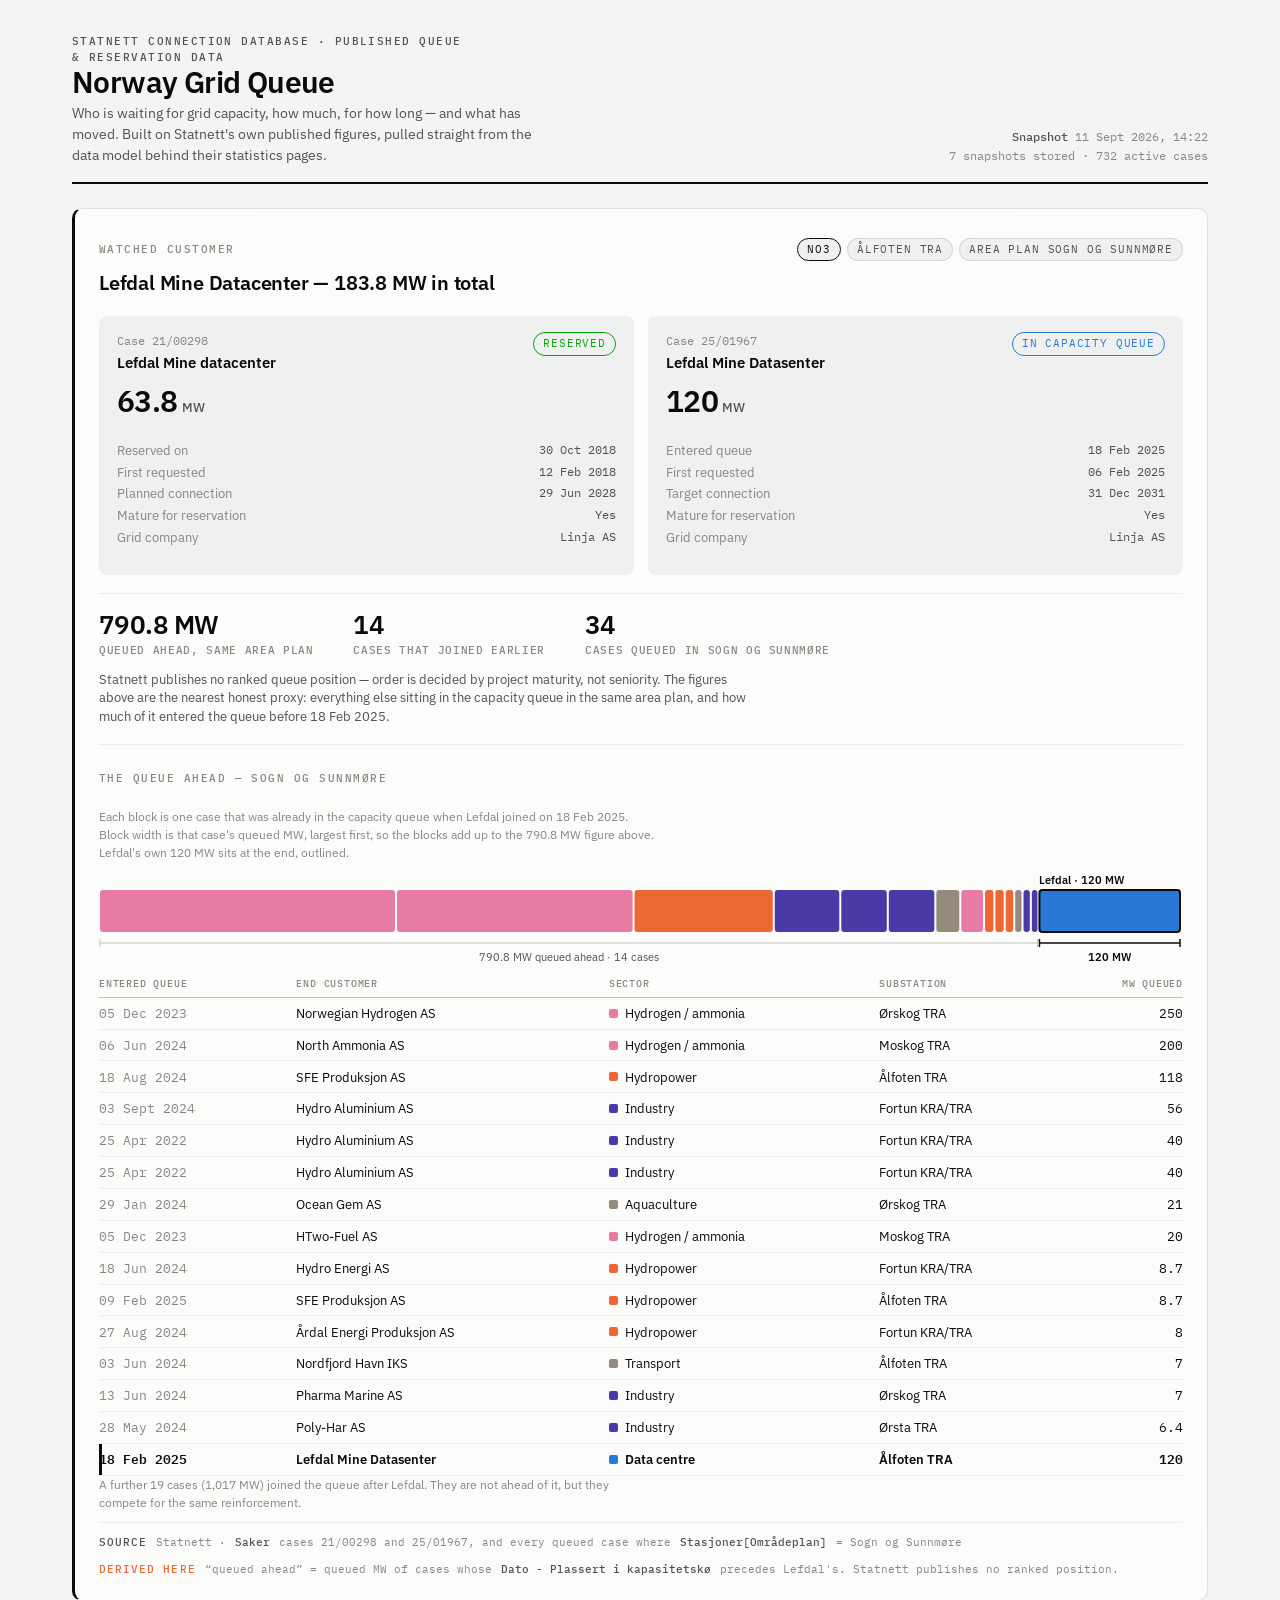
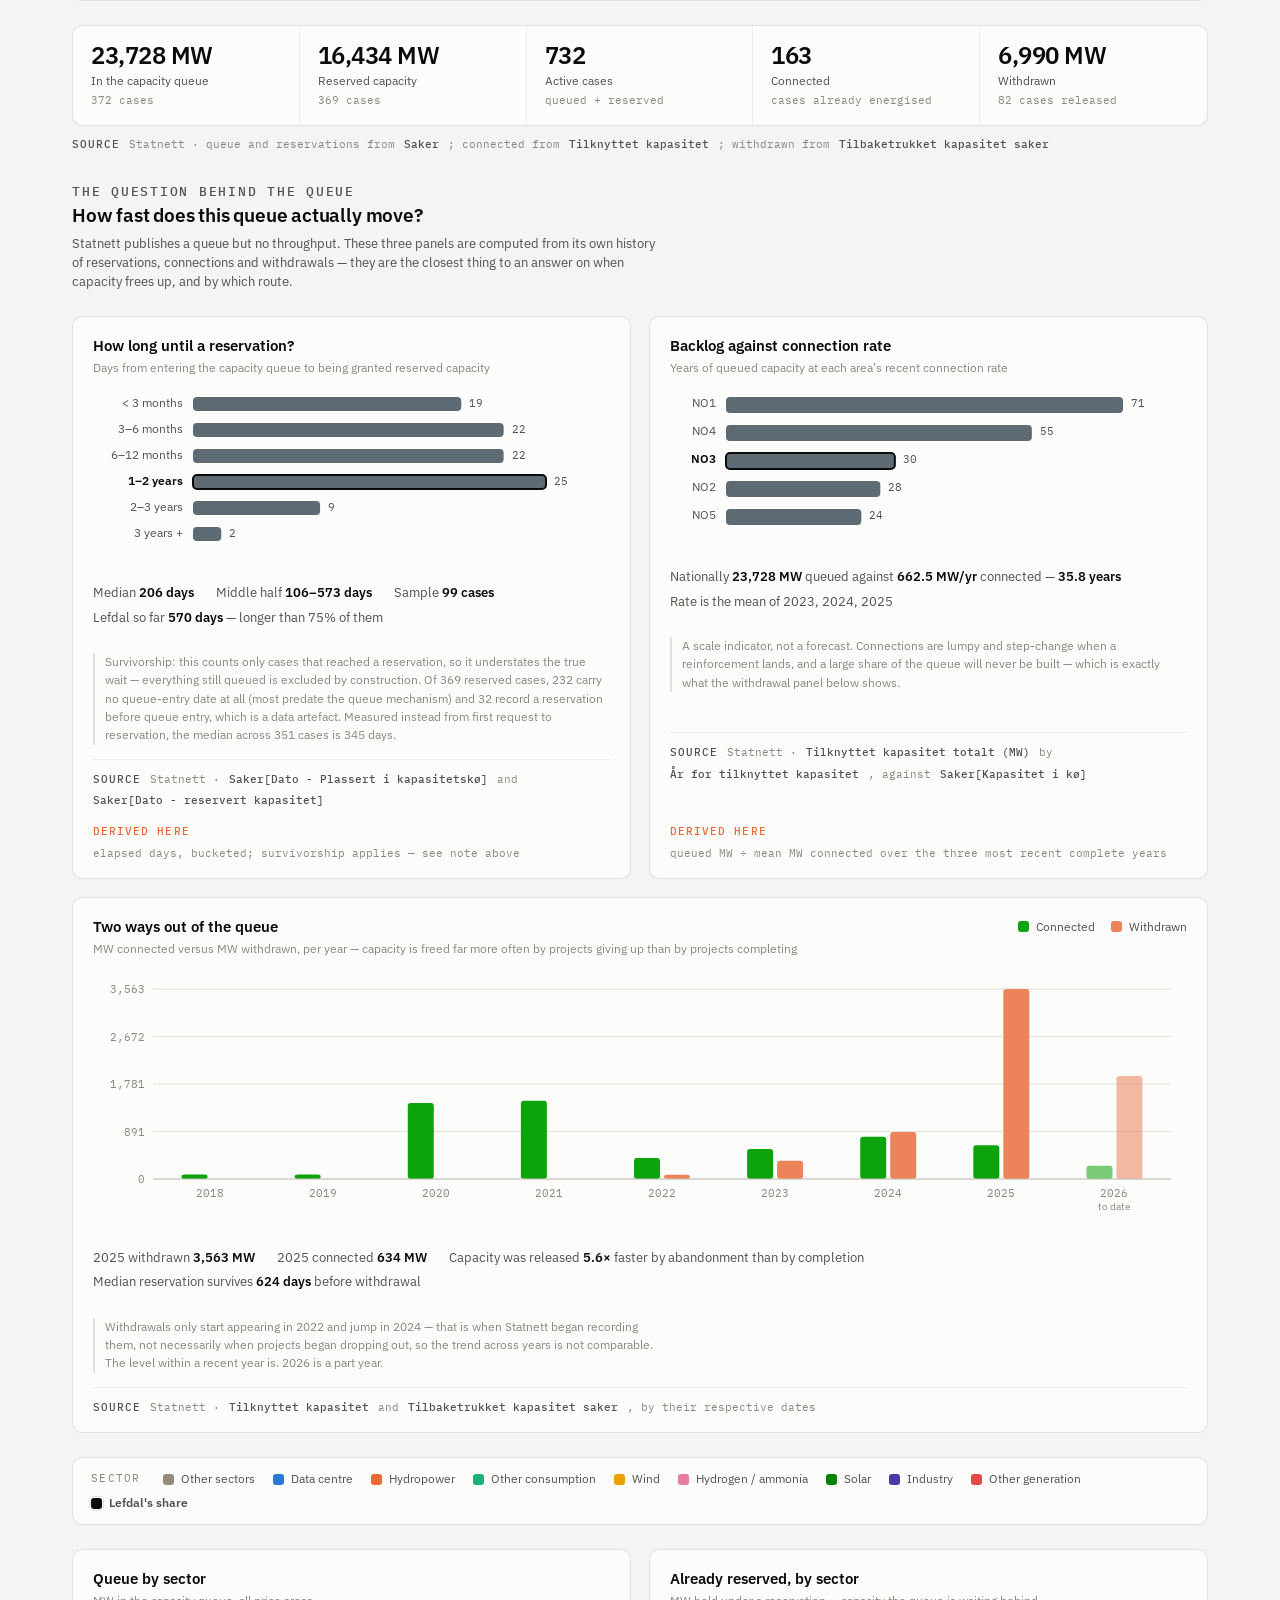
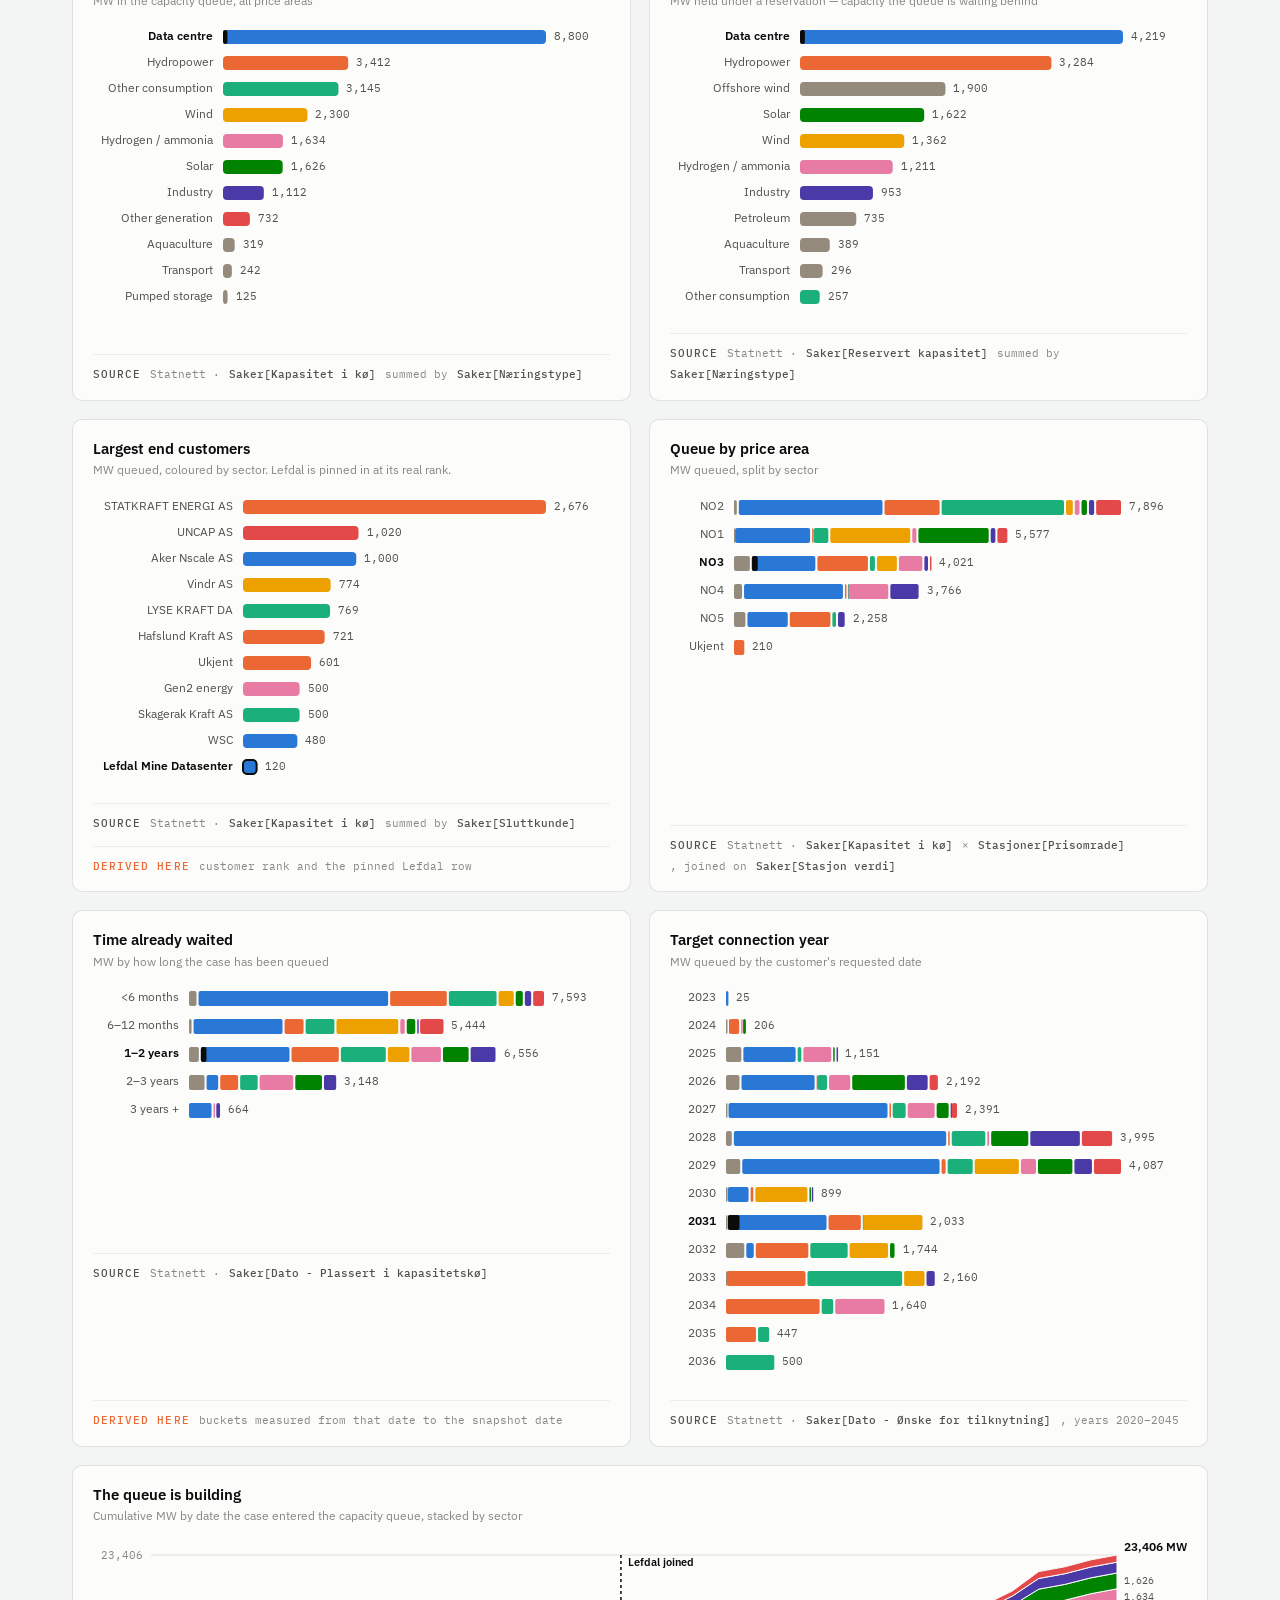
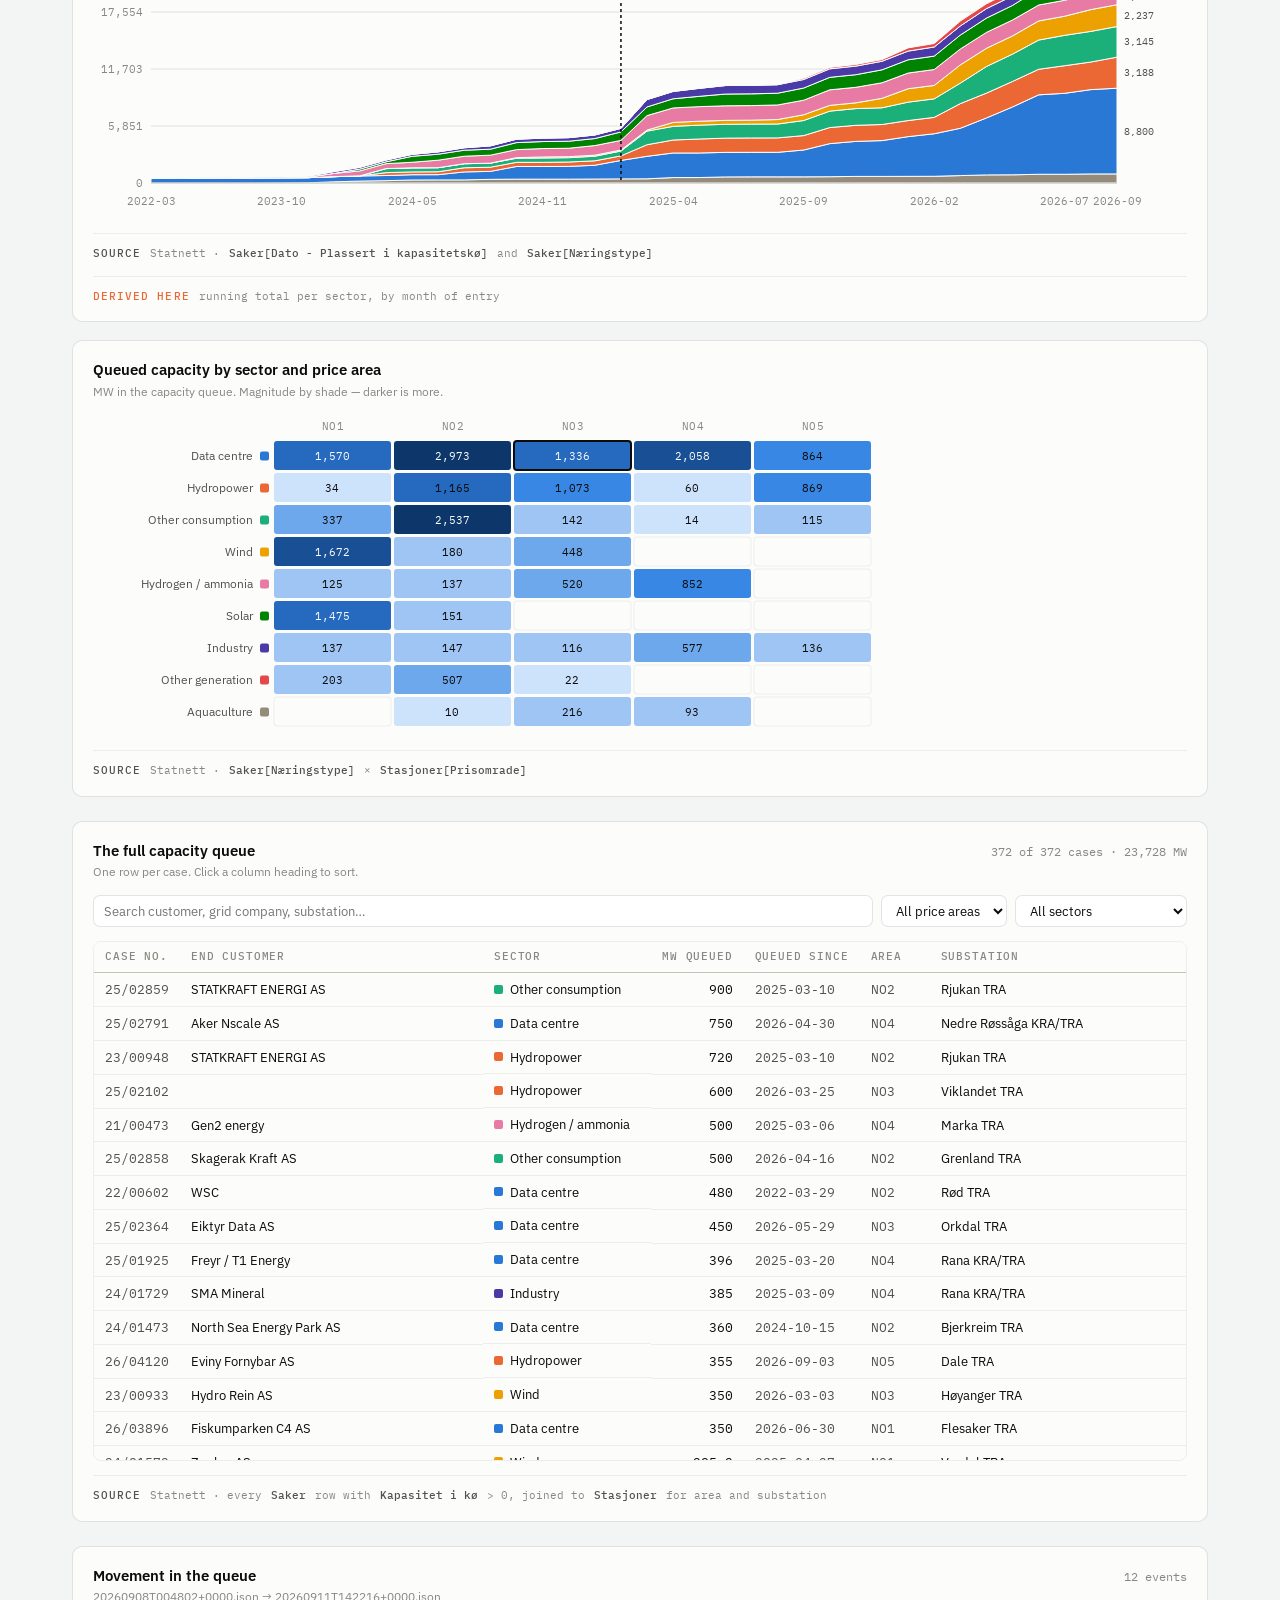
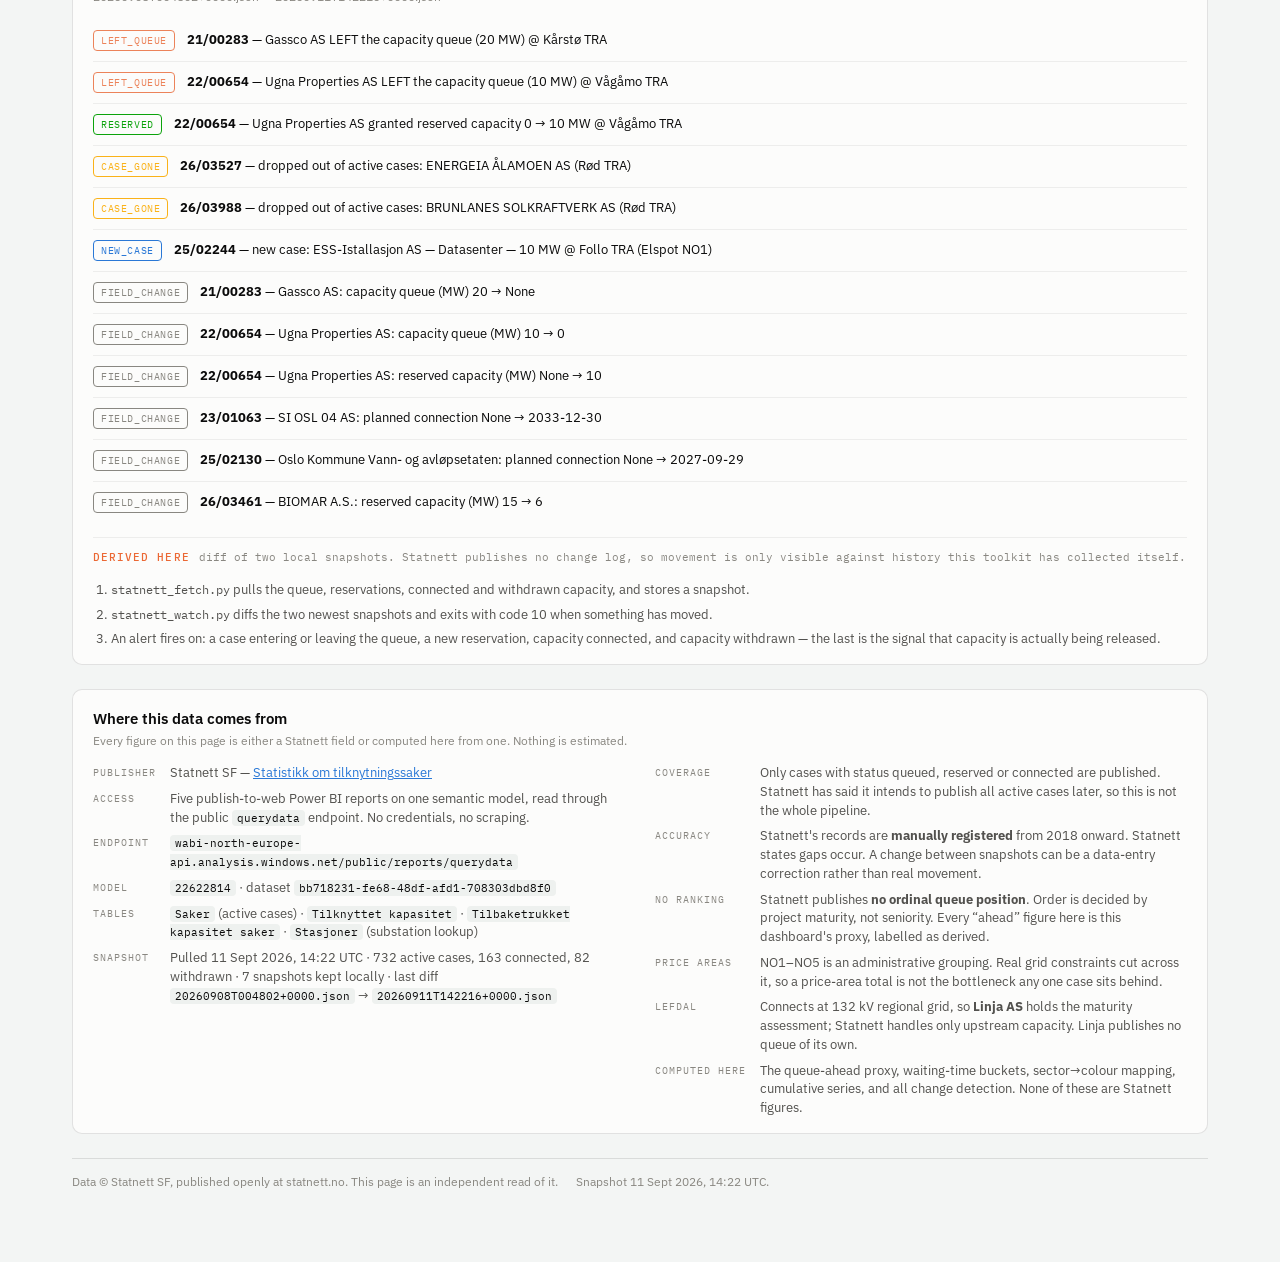
==== index.html @ a7b36929 "Initial site: Norway Grid Queue dashboard (snapshot 2026-09-11)" ====
<!doctype html>
<html lang="en">
<head>
<meta charset="utf-8">
<meta name="viewport" content="width=device-width,initial-scale=1">
<meta name="description" content="Who is waiting for Norwegian grid capacity, how much, and for how long — built on Statnett's published connection-case data.">
<meta name="robots" content="noindex,nofollow">
<link rel="icon" href="data:image/svg+xml,<svg xmlns=%22http://www.w3.org/2000/svg%22 viewBox=%220 0 100 100%22><text y=%22.9em%22 font-size=%2290%22>&#9889;</text></svg>">
<style>
:root{color-scheme:light}
body{margin:0;padding:0;font:14px -apple-system,BlinkMacSystemFont,sans-serif;
     background:#faf9f5;color:#141413}
img{max-width:100%}
[hidden]:not([hidden=until-found]){display:none!important}
</style>
</head>
<body>
<title>Norway Grid Queue</title>
<link rel="preconnect" href="https://fonts.googleapis.com">
<link rel="preconnect" href="https://fonts.gstatic.com" crossorigin>
<link rel="stylesheet" href="https://fonts.googleapis.com/css2?family=IBM+Plex+Sans:wght@400;500;600;700&family=IBM+Plex+Mono:wght@400;500;600&display=swap">
<style>
:root{
  color-scheme: light;
  --plane:#f3f5f4; --surface:#fcfcfb; --surface-2:#eef1ef; --raised:#ffffff;
  --ink:#0b0b0b; --ink-2:#52514e; --muted:#898781;
  --grid:#e1e0d9; --axis:#c3c2b7; --border:rgba(11,11,11,.11); --border-2:rgba(11,11,11,.06);
  --s1:#2a78d6; --s2:#eb6834; --s3:#1baf7a; --s4:#eda100; --s5:#e87ba4;
  --s6:#008300; --s7:#4a3aa7; --s8:#e34948; --s9:#948b7d;
  --seq0:#cde2fb; --seq1:#9ec5f4; --seq2:#6da7ec; --seq3:#3987e5; --seq4:#256abf; --seq5:#184f95; --seq6:#0d366b;
  --good:#0ca30c; --warn:#fab219; --serious:#ec835a; --crit:#d03b3b;
  --watch:#0b0b0b;
  --neutral:#5f6b74;   /* single-series bars: deliberately outside the sector palette */
  --sans:"IBM Plex Sans",system-ui,-apple-system,"Segoe UI",sans-serif;
  --mono:"IBM Plex Mono",ui-monospace,"SFMono-Regular",Consolas,monospace;
  --r:10px;
}
@media (prefers-color-scheme: dark){
  :root:not([data-theme="light"]){
    color-scheme: dark;
    --plane:#0c0d0c; --surface:#1a1a19; --surface-2:#212220; --raised:#232422;
    --ink:#ffffff; --ink-2:#c3c2b7; --muted:#898781;
    --grid:#2c2c2a; --axis:#383835; --border:rgba(255,255,255,.12); --border-2:rgba(255,255,255,.06);
    --s1:#3987e5; --s2:#d95926; --s3:#199e70; --s4:#c98500; --s5:#d55181;
    --s6:#008300; --s7:#9085e9; --s8:#e66767; --s9:#7d766a;
    --seq0:#184f95; --seq1:#256abf; --seq2:#2a78d6; --seq3:#3987e5; --seq4:#5598e7; --seq5:#86b6ef; --seq6:#cde2fb;
    --watch:#ffffff;
    --neutral:#93a1ab;
  }
}
:root[data-theme="dark"]{
  color-scheme: dark;
  --plane:#0c0d0c; --surface:#1a1a19; --surface-2:#212220; --raised:#232422;
  --ink:#ffffff; --ink-2:#c3c2b7; --muted:#898781;
  --grid:#2c2c2a; --axis:#383835; --border:rgba(255,255,255,.12); --border-2:rgba(255,255,255,.06);
  --s1:#3987e5; --s2:#d95926; --s3:#199e70; --s4:#c98500; --s5:#d55181;
  --s6:#008300; --s7:#9085e9; --s8:#e66767; --s9:#7d766a;
  --seq0:#184f95; --seq1:#256abf; --seq2:#2a78d6; --seq3:#3987e5; --seq4:#5598e7; --seq5:#86b6ef; --seq6:#cde2fb;
  --watch:#ffffff;
  --neutral:#93a1ab;
}

*{box-sizing:border-box}
body{margin:0;background:var(--plane);color:var(--ink);font-family:var(--sans);
     font-size:14px;line-height:1.5;-webkit-font-smoothing:antialiased}
.wrap{max-width:1180px;margin:0 auto;padding:28px 22px 72px;display:flex;flex-direction:column;gap:24px}
h1,h2,h3{margin:0;text-wrap:balance}
a{color:var(--s1)}

/* ---------- masthead ---------- */
.mast{display:flex;flex-wrap:wrap;align-items:flex-end;justify-content:space-between;gap:16px;
      padding-bottom:16px;border-bottom:2px solid var(--ink)}
.mast h1{font-size:30px;font-weight:600;letter-spacing:-.02em;line-height:1.05}
.mast p{margin:6px 0 0;color:var(--ink-2);max-width:58ch}
.stamp{font-family:var(--mono);font-size:11.5px;color:var(--muted);text-align:right;line-height:1.7}
.stamp b{color:var(--ink-2);font-weight:500}

.eyebrow{font-family:var(--mono);font-size:10.5px;letter-spacing:.14em;text-transform:uppercase;
         color:var(--muted);font-weight:500}

/* ---------- watch panel ---------- */
.watch{background:var(--surface);border:1px solid var(--border);border-left:3px solid var(--watch);
       border-radius:var(--r);padding:22px 24px;display:flex;flex-direction:column;gap:18px}
.watch-head{display:flex;flex-wrap:wrap;justify-content:space-between;align-items:baseline;gap:12px}
.watch-head h2{font-size:20px;font-weight:600;letter-spacing:-.01em}
.pill{display:inline-flex;align-items:center;gap:6px;font-family:var(--mono);font-size:10.5px;
      letter-spacing:.08em;text-transform:uppercase;padding:3px 9px;border-radius:999px;
      border:1px solid var(--border);color:var(--ink-2);background:var(--surface-2);white-space:nowrap}
.pill.watchp{border-color:var(--watch);color:var(--ink)}
.pill.q{border-color:var(--s1);color:var(--s1)}
.pill.res{border-color:var(--good);color:var(--good)}

.cases{display:grid;grid-template-columns:repeat(auto-fit,minmax(280px,1fr));gap:14px}
.case{background:var(--surface-2);border-radius:8px;padding:16px 18px;display:flex;flex-direction:column;gap:12px}
.case-top{display:flex;justify-content:space-between;align-items:flex-start;gap:10px}
.case-no{font-family:var(--mono);font-size:12px;color:var(--muted)}
.case-name{font-weight:600;font-size:15px;margin-top:2px}
.case-mw{font-size:30px;font-weight:600;letter-spacing:-.02em;line-height:1}
.case-mw span{font-size:13px;font-weight:500;color:var(--ink-2);margin-left:4px;letter-spacing:0}
.kv{display:grid;grid-template-columns:auto 1fr;gap:3px 14px;font-size:12.5px}
.kv dt{color:var(--muted)}
.kv dd{margin:0;font-family:var(--mono);font-size:12px;text-align:right;color:var(--ink-2)}

.ahead{display:flex;flex-direction:column;gap:14px;
       padding:16px 0 0;border-top:1px solid var(--border-2)}
.figs{display:flex;flex-wrap:wrap;gap:14px 40px}
.ahead .fig{font-size:26px;font-weight:600;letter-spacing:-.02em;line-height:1.1}
.ahead .fig small{display:block;font-size:11px;font-weight:500;letter-spacing:.06em;
                  text-transform:uppercase;color:var(--muted);font-family:var(--mono);margin-top:5px}
.ahead p{margin:0;color:var(--ink-2);font-size:12.5px;max-width:82ch}

.peerblock{display:flex;flex-direction:column;gap:10px;
       padding:16px 0 0;border-top:1px solid var(--border-2)}
.peerblock .cap{margin:0;font-size:12px;color:var(--muted);max-width:80ch}
.mini{width:100%;border-collapse:collapse;font-size:12.5px}
.mini th{font-family:var(--mono);font-size:10px;letter-spacing:.08em;text-transform:uppercase;
  color:var(--muted);font-weight:500;text-align:left;padding:0 12px 6px 0;
  border-bottom:1px solid var(--axis)}
.mini td{padding:6px 12px 6px 0;border-bottom:1px solid var(--border-2);white-space:nowrap}
.mini td.n{text-align:right;font-family:var(--mono);font-variant-numeric:tabular-nums;padding-right:0}
.mini th.n{text-align:right;padding-right:0}
.mini td.d{font-family:var(--mono);color:var(--muted)}
.mini tr.self td{font-weight:600;color:var(--ink)}
.mini tr.self td:first-child{box-shadow:inset 3px 0 0 var(--watch)}
.mini .chip{display:inline-flex;align-items:center;gap:7px}
.mini .chip i{width:9px;height:9px;border-radius:2px;flex:none}

/* ---------- kpi ---------- */
.kpis{display:grid;grid-template-columns:repeat(auto-fit,minmax(160px,1fr));
      background:var(--surface);border:1px solid var(--border);border-radius:var(--r);overflow:hidden}
.kpi{padding:16px 18px;border-right:1px solid var(--border-2);display:flex;flex-direction:column;gap:3px}
.kpi:last-child{border-right:0}
.kpi .n{font-size:24px;font-weight:600;letter-spacing:-.02em;line-height:1.1}
.kpi .l{font-size:11.5px;color:var(--ink-2)}
.kpi .s{font-family:var(--mono);font-size:11px;color:var(--muted)}

/* ---------- legend ---------- */
.key{display:flex;flex-wrap:wrap;align-items:center;gap:6px 18px;
     padding:12px 18px;background:var(--surface);border:1px solid var(--border);border-radius:var(--r)}
.key .lbl{font-family:var(--mono);font-size:10.5px;letter-spacing:.12em;text-transform:uppercase;
          color:var(--muted);margin-right:4px}
.key span.item{display:inline-flex;align-items:center;gap:7px;font-size:12px;color:var(--ink-2)}
.key i{width:11px;height:11px;border-radius:3px;display:inline-block;flex:none}
.key .watchkey{color:var(--ink);font-weight:600}
.key .watchkey i{outline:1px solid var(--border);outline-offset:1px}

/* ---------- panels ---------- */
.grid{display:grid;grid-template-columns:repeat(auto-fit,minmax(420px,1fr));gap:18px}
.panel{background:var(--surface);border:1px solid var(--border);border-radius:var(--r);
       padding:18px 20px 16px;display:flex;flex-direction:column;gap:14px;min-width:0}
.panel > header{display:flex;justify-content:space-between;align-items:baseline;gap:10px}
.panel h3{font-size:14.5px;font-weight:600}
.panel .sub{font-size:11.5px;color:var(--muted);margin:2px 0 0}
.span2{grid-column:1/-1}
.chart{width:100%;overflow-x:auto}
svg{display:block;max-width:100%}

/* ---------- flow section ---------- */
.flowhead{display:flex;flex-wrap:wrap;justify-content:space-between;align-items:flex-end;
  gap:12px;padding-bottom:2px}
.flowhead h2{font-size:19px;font-weight:600;letter-spacing:-.01em}
.flowhead p{margin:5px 0 0;color:var(--ink-2);font-size:12.5px;max-width:74ch}
.stat{display:flex;flex-wrap:wrap;gap:6px 22px;font-size:12.5px;color:var(--ink-2)}
.stat b{color:var(--ink);font-weight:600;font-variant-numeric:tabular-nums}
.caveat{margin:0;font-size:11.5px;line-height:1.6;color:var(--muted);
  border-left:2px solid var(--border);padding-left:10px;max-width:80ch}
.hl{background:color-mix(in srgb,var(--ink) 7%,transparent);border-radius:4px;
  padding:1px 5px;font-weight:600;color:var(--ink)}
.minikey{display:flex;flex-wrap:wrap;gap:6px 16px;font-size:11.5px;color:var(--ink-2)}
.minikey span{display:inline-flex;align-items:center;gap:7px}
.minikey i{width:11px;height:11px;border-radius:3px;flex:none}

/* ---------- provenance ---------- */
.src{margin:auto 0 0;padding-top:11px;border-top:1px solid var(--border-2);
  font-family:var(--mono);font-size:10.5px;line-height:1.65;color:var(--muted);
  display:flex;gap:4px 9px;flex-wrap:wrap;align-items:baseline}
.src .tag{letter-spacing:.1em;text-transform:uppercase;font-weight:500;flex:none;
  color:var(--ink-2)}
.src .tag.calc{color:var(--s2)}
.src b{font-weight:500;color:var(--ink-2)}
.kpis + .src{margin-top:-14px;border-top:0;padding-top:0}

.prov{display:grid;grid-template-columns:repeat(auto-fit,minmax(300px,1fr));gap:18px 30px}
.prov dl{margin:0;display:grid;grid-template-columns:auto 1fr;gap:7px 14px;align-content:start}
.prov dt{font-family:var(--mono);font-size:10px;letter-spacing:.1em;text-transform:uppercase;
  color:var(--muted);padding-top:2px}
.prov dd{margin:0;font-size:12.5px;color:var(--ink-2);min-width:0;overflow-wrap:anywhere}
.prov code{font-family:var(--mono);font-size:11px;color:var(--ink);
  background:var(--surface-2);padding:1px 5px;border-radius:4px}
.prov .note{grid-column:1/-1;font-size:12.5px;color:var(--ink-2);margin:0;max-width:78ch}

/* ---------- table ---------- */
.controls{display:flex;flex-wrap:wrap;gap:8px;align-items:center}
input[type=search],select{font:inherit;font-size:12.5px;padding:6px 10px;border-radius:7px;
  border:1px solid var(--border);background:var(--raised);color:var(--ink)}
input[type=search]{min-width:190px;flex:1 1 190px}
input:focus-visible,select:focus-visible,button:focus-visible,th:focus-visible{outline:2px solid var(--s1);outline-offset:2px}
.tablewrap{overflow-x:auto;max-height:520px;overflow-y:auto;border:1px solid var(--border-2);border-radius:8px}
table{border-collapse:collapse;width:100%;font-size:12.5px}
th,td{padding:7px 11px;text-align:left;border-bottom:1px solid var(--border-2);white-space:nowrap}
thead th{position:sticky;top:0;background:var(--surface);z-index:1;font-size:10.5px;font-family:var(--mono);
  letter-spacing:.08em;text-transform:uppercase;color:var(--muted);font-weight:500;cursor:pointer;
  border-bottom:1px solid var(--axis)}
thead th[aria-sort]{color:var(--ink)}
td.num{text-align:right;font-family:var(--mono);font-variant-numeric:tabular-nums}
td.mono{font-family:var(--mono);color:var(--ink-2)}
td.sec{display:flex;align-items:center;gap:7px}
td.sec i{width:9px;height:9px;border-radius:2px;display:inline-block;flex:none}
tr.hit td{background:color-mix(in srgb,var(--ink) 7%,transparent)}
tr.hit td:first-child{box-shadow:inset 3px 0 0 var(--watch)}
.count{font-family:var(--mono);font-size:11.5px;color:var(--muted)}

/* ---------- change log ---------- */
.log{display:flex;flex-direction:column;gap:0}
.ev{display:grid;grid-template-columns:auto 1fr;gap:12px;padding:10px 0;border-bottom:1px solid var(--border-2);font-size:12.5px}
.ev:last-child{border-bottom:0}
.ev .tag{font-family:var(--mono);font-size:10px;letter-spacing:.06em;padding:2px 7px;border-radius:4px;
  align-self:start;white-space:nowrap;border:1px solid var(--border)}
.empty{color:var(--ink-2);font-size:13px;background:var(--surface-2);border-radius:8px;padding:16px 18px;margin:0}
.empty code{font-family:var(--mono);font-size:12px;background:var(--raised);padding:1px 5px;border-radius:4px;
  border:1px solid var(--border-2)}
.steps{margin:0;padding-left:18px;display:flex;flex-direction:column;gap:6px;font-size:12.5px;color:var(--ink-2)}
.steps code{font-family:var(--mono);font-size:11.5px}

/* ---------- tooltip ---------- */
#tip{position:fixed;pointer-events:none;opacity:0;transition:opacity .1s;z-index:50;
  background:var(--raised);border:1px solid var(--border);border-radius:7px;padding:8px 10px;
  font-size:12px;box-shadow:0 6px 20px rgba(0,0,0,.16);max-width:280px}
#tip b{display:block;font-size:12.5px;margin-bottom:3px}
#tip span{font-family:var(--mono);color:var(--ink-2);font-size:11.5px}
#tip .row{display:flex;align-items:center;gap:6px;font-family:var(--mono);font-size:11.5px;color:var(--ink-2)}
#tip .row i{width:8px;height:8px;border-radius:2px;display:inline-block;flex:none}
#tip .row b{display:inline;margin:0;font-weight:500;color:var(--ink)}

footer{color:var(--muted);font-size:11.5px;border-top:1px solid var(--border);padding-top:14px;
  display:flex;flex-wrap:wrap;gap:6px 18px}
@media (prefers-reduced-motion:reduce){*{transition:none!important;animation:none!important}}
</style>

<div class="wrap">

  <header class="mast">
    <div>
      <p class="eyebrow">Statnett connection database · published queue &amp; reservation data</p>
      <h1>Norway Grid Queue</h1>
      <p>Who is waiting for grid capacity, how much, for how long — and what has moved. Built on Statnett's own published figures, pulled straight from the data model behind their statistics pages.</p>
    </div>
    <div class="stamp" id="stamp"></div>
  </header>

  <section class="watch" id="watch"></section>

  <section class="kpis" id="kpis"></section>
  <p class="src"><span class="tag">Source</span> Statnett · queue and reservations from
    <b>Saker</b>; connected from <b>Tilknyttet kapasitet</b>; withdrawn from
    <b>Tilbaketrukket kapasitet saker</b></p>

  <section class="flowhead">
    <div>
      <p class="eyebrow">The question behind the queue</p>
      <h2>How fast does this queue actually move?</h2>
      <p>Statnett publishes a queue but no throughput. These three panels are computed from its own history of reservations, connections and withdrawals — they are the closest thing to an answer on when capacity frees up, and by which route.</p>
    </div>
  </section>

  <div class="grid">
    <section class="panel">
      <header><div><h3>How long until a reservation?</h3>
        <p class="sub">Days from entering the capacity queue to being granted reserved capacity</p></div></header>
      <div class="chart" id="waitdist"></div>
      <p class="stat" id="waitstat"></p>
      <p class="caveat" id="waitcaveat"></p>
      <p class="src"><span class="tag">Source</span> Statnett · <b>Saker[Dato - Plassert i kapasitetskø]</b>
        and <b>Saker[Dato - reservert kapasitet]</b></p>
      <p class="src" style="border-top:0;padding-top:0"><span class="tag calc">Derived here</span>
        elapsed days, bucketed; survivorship applies — see note above</p>
    </section>

    <section class="panel">
      <header><div><h3>Backlog against connection rate</h3>
        <p class="sub">Years of queued capacity at each area's recent connection rate</p></div></header>
      <div class="chart" id="backlog"></div>
      <p class="stat" id="backlogstat"></p>
      <p class="caveat">A scale indicator, not a forecast. Connections are lumpy and step-change when a
        reinforcement lands, and a large share of the queue will never be built — which is exactly what
        the withdrawal panel below shows.</p>
      <p class="src"><span class="tag">Source</span> Statnett · <b>Tilknyttet kapasitet totalt (MW)</b>
        by <b>År for tilknyttet kapasitet</b>, against <b>Saker[Kapasitet i kø]</b></p>
      <p class="src" style="border-top:0;padding-top:0"><span class="tag calc">Derived here</span>
        queued MW ÷ mean MW connected over the three most recent complete years</p>
    </section>

    <section class="panel span2">
      <header><div><h3>Two ways out of the queue</h3>
        <p class="sub">MW connected versus MW withdrawn, per year — capacity is freed far more often by
          projects giving up than by projects completing</p></div>
        <div class="minikey">
          <span><i style="background:var(--good)"></i>Connected</span>
          <span><i style="background:var(--serious)"></i>Withdrawn</span>
        </div></header>
      <div class="chart" id="routes"></div>
      <p class="stat" id="routestat"></p>
      <p class="caveat" id="routecaveat"></p>
      <p class="src"><span class="tag">Source</span> Statnett · <b>Tilknyttet kapasitet</b> and
        <b>Tilbaketrukket kapasitet saker</b>, by their respective dates</p>
    </section>
  </div>

  <div class="key" id="key"></div>

  <div class="grid">
    <section class="panel">
      <header><div><h3>Queue by sector</h3><p class="sub">MW in the capacity queue, all price areas</p></div></header>
      <div class="chart" id="sector"></div>
      <p class="src"><span class="tag">Source</span> Statnett · <b>Saker[Kapasitet i kø]</b> summed by <b>Saker[Næringstype]</b></p>
    </section>

    <section class="panel">
      <header><div><h3>Already reserved, by sector</h3><p class="sub">MW held under a reservation — capacity the queue is waiting behind</p></div></header>
      <div class="chart" id="sectorres"></div>
      <p class="src"><span class="tag">Source</span> Statnett · <b>Saker[Reservert kapasitet]</b> summed by <b>Saker[Næringstype]</b></p>
    </section>

    <section class="panel">
      <header><div><h3>Largest end customers</h3><p class="sub">MW queued, coloured by sector. Lefdal is pinned in at its real rank.</p></div></header>
      <div class="chart" id="company"></div>
      <p class="src"><span class="tag">Source</span> Statnett · <b>Saker[Kapasitet i kø]</b> summed by <b>Saker[Sluttkunde]</b></p>
      <p class="src"><span class="tag calc">Derived here</span> customer rank and the pinned Lefdal row</p>
    </section>

    <section class="panel">
      <header><div><h3>Queue by price area</h3><p class="sub">MW queued, split by sector</p></div></header>
      <div class="chart" id="areachart"></div>
      <p class="src"><span class="tag">Source</span> Statnett · <b>Saker[Kapasitet i kø]</b> × <b>Stasjoner[Prisomrade]</b>, joined on <b>Saker[Stasjon verdi]</b></p>
    </section>

    <section class="panel">
      <header><div><h3>Time already waited</h3><p class="sub">MW by how long the case has been queued</p></div></header>
      <div class="chart" id="wait"></div>
      <p class="src"><span class="tag">Source</span> Statnett · <b>Saker[Dato - Plassert i kapasitetskø]</b></p>
      <p class="src"><span class="tag calc">Derived here</span> buckets measured from that date to the snapshot date</p>
    </section>

    <section class="panel">
      <header><div><h3>Target connection year</h3><p class="sub">MW queued by the customer's requested date</p></div></header>
      <div class="chart" id="wish"></div>
      <p class="src"><span class="tag">Source</span> Statnett · <b>Saker[Dato - Ønske for tilknytning]</b>, years 2020–2045</p>
    </section>

    <section class="panel span2">
      <header><div><h3>The queue is building</h3>
      <p class="sub">Cumulative MW by date the case entered the capacity queue, stacked by sector</p></div></header>
      <div class="chart" id="cum"></div>
      <p class="src"><span class="tag">Source</span> Statnett · <b>Saker[Dato - Plassert i kapasitetskø]</b> and <b>Saker[Næringstype]</b></p>
      <p class="src"><span class="tag calc">Derived here</span> running total per sector, by month of entry</p>
    </section>

    <section class="panel span2">
      <header>
        <div><h3>Queued capacity by sector and price area</h3>
        <p class="sub">MW in the capacity queue. Magnitude by shade — darker is more.</p></div>
      </header>
      <div class="chart" id="heat"></div>
      <p class="src"><span class="tag">Source</span> Statnett · <b>Saker[Næringstype]</b> × <b>Stasjoner[Prisomrade]</b></p>
    </section>
  </div>

  <section class="panel">
    <header>
      <div><h3>The full capacity queue</h3><p class="sub">One row per case. Click a column heading to sort.</p></div>
      <span class="count" id="tcount"></span>
    </header>
    <div class="controls">
      <input type="search" id="q" placeholder="Search customer, grid company, substation…" aria-label="Search the queue">
      <select id="farea" aria-label="Price area"><option value="">All price areas</option></select>
      <select id="fsector" aria-label="Sector"><option value="">All sectors</option></select>
    </div>
    <div class="tablewrap"><table id="tbl">
      <thead><tr>
        <th data-k="saksnr">Case no.</th><th data-k="sluttkunde">End customer</th>
        <th data-k="sector">Sector</th><th data-k="mw" class="num">MW queued</th>
        <th data-k="date">Queued since</th><th data-k="area">Area</th>
        <th data-k="station">Substation</th><th data-k="dso">Grid company</th>
        <th data-k="wish">Target date</th>
      </tr></thead>
      <tbody></tbody>
    </table></div>
    <p class="src"><span class="tag">Source</span> Statnett · every <b>Saker</b> row with
      <b>Kapasitet i kø</b> &gt; 0, joined to <b>Stasjoner</b> for area and substation</p>
  </section>

  <section class="panel" id="changes"></section>

  <section class="panel" id="prov">
    <header><div><h3>Where this data comes from</h3>
      <p class="sub">Every figure on this page is either a Statnett field or computed here from one. Nothing is estimated.</p></div></header>
    <div class="prov">
      <dl>
        <dt>Publisher</dt>
        <dd>Statnett SF — <a href="https://www.statnett.no/for-aktorer-i-kraftbransjen/nettkapasitet-til-produksjon-og-forbruk/foresporsler-og-reservasjon-i-nettet/" target="_blank" rel="noopener">Statistikk om tilknytningssaker</a></dd>
        <dt>Access</dt>
        <dd>Five publish-to-web Power BI reports on one semantic model, read through the public <code>querydata</code> endpoint. No credentials, no scraping.</dd>
        <dt>Endpoint</dt>
        <dd><code>wabi-north-europe-api.analysis.windows.net/public/reports/querydata</code></dd>
        <dt>Model</dt>
        <dd><code>22622814</code> · dataset <code>bb718231-fe68-48df-afd1-708303dbd8f0</code></dd>
        <dt>Tables</dt>
        <dd><code>Saker</code> (active cases) · <code>Tilknyttet kapasitet</code> · <code>Tilbaketrukket kapasitet saker</code> · <code>Stasjoner</code> (substation lookup)</dd>
        <dt>Snapshot</dt>
        <dd id="prov-snap"></dd>
      </dl>
      <dl>
        <dt>Coverage</dt>
        <dd>Only cases with status queued, reserved or connected are published. Statnett has said it intends to publish all active cases later, so this is not the whole pipeline.</dd>
        <dt>Accuracy</dt>
        <dd>Statnett's records are <b>manually registered</b> from 2018 onward. Statnett states gaps occur. A change between snapshots can be a data-entry correction rather than real movement.</dd>
        <dt>No ranking</dt>
        <dd>Statnett publishes <b>no ordinal queue position</b>. Order is decided by project maturity, not seniority. Every “ahead” figure here is this dashboard's proxy, labelled as derived.</dd>
        <dt>Price areas</dt>
        <dd>NO1–NO5 is an administrative grouping. Real grid constraints cut across it, so a price-area total is not the bottleneck any one case sits behind.</dd>
        <dt>Lefdal</dt>
        <dd>Connects at 132 kV regional grid, so <b>Linja AS</b> holds the maturity assessment; Statnett handles only upstream capacity. Linja publishes no queue of its own.</dd>
        <dt>Computed here</dt>
        <dd>The queue-ahead proxy, waiting-time buckets, sector→colour mapping, cumulative series, and all change detection. None of these are Statnett figures.</dd>
      </dl>
    </div>
  </section>

  <footer>
    <span>Data © Statnett SF, published openly at statnett.no. This page is an independent read of it.</span>
    <span id="foot-stamp"></span>
  </footer>
</div>
<div id="tip" aria-hidden="true"></div>

<script>
const DATA = {"fetched_utc": "2026-09-11T14:22:16+00:00", "n_snapshots": 7, "kpi": {"active_cases": 732, "queue_cases": 372, "queue_mw": 23727.7, "reserved_cases": 369, "reserved_mw": 16433.5, "connected_cases": 163, "withdrawn_cases": 82, "withdrawn_mw": 6990.0}, "sector_slots": [["Datasenter", 1], ["Vannkraft", 2], ["Annet forbruk", 3], ["Vindkraft", 4], ["Hydrogen/ammoniakk", 5], ["Solkraft", 6], ["Industri", 7], ["Annen produksjon", 8]], "sector_other": "Other", "by_area": [{"key": "NO2", "mw": 7895.5, "n": 86, "parts": {"Datasenter": 2972.5, "Industri": 147.3, "Hydrogen/ammoniakk": 137.0, "Vannkraft": 1165.4, "Annet forbruk": 2537.0, "Other": 98.2, "Annen produksjon": 507.0, "Solkraft": 151.2, "Vindkraft": 180.0}, "watch_mw": 0}, {"key": "NO1", "mw": 5576.9, "n": 128, "parts": {"Solkraft": 1475.0, "Hydrogen/ammoniakk": 125.0, "Vannkraft": 34.0, "Vindkraft": 1672.2, "Annet forbruk": 337.3, "Datasenter": 1570.0, "Industri": 136.5, "Other": 23.6, "Annen produksjon": 203.3}, "watch_mw": 0}, {"key": "NO3", "mw": 4021.1, "n": 58, "parts": {"Hydrogen/ammoniakk": 520.0, "Annet forbruk": 142.1, "Vindkraft": 448.0, "Other": 364.6, "Industri": 115.5, "Datasenter": 1335.8, "Vannkraft": 1073.1, "Annen produksjon": 22.0}, "watch_mw": 120}, {"key": "NO4", "mw": 3766.0, "n": 61, "parts": {"Hydrogen/ammoniakk": 852.0, "Other": 205.0, "Datasenter": 2057.9, "Industri": 576.9, "Vannkraft": 60.2, "Annet forbruk": 14.0}, "watch_mw": 0}, {"key": "NO5", "mw": 2258.2, "n": 38, "parts": {"Other": 274.0, "Vannkraft": 869.2, "Industri": 136.0, "Datasenter": 864.0, "Annet forbruk": 115.0}, "watch_mw": 0}, {"key": "Ukjent", "mw": 210, "n": 1, "parts": {"Vannkraft": 210.0}, "watch_mw": 0}], "by_sector": [{"key": "Datasenter", "mw": 8800.2, "n": 88, "parts": {"Datasenter": 8800.2}, "watch_mw": 120}, {"key": "Vannkraft", "mw": 3411.8, "n": 44, "parts": {"Vannkraft": 3411.8}, "watch_mw": 0}, {"key": "Annet forbruk", "mw": 3145.3, "n": 47, "parts": {"Annet forbruk": 3145.3}, "watch_mw": 0}, {"key": "Vindkraft", "mw": 2300.2, "n": 21, "parts": {"Vindkraft": 2300.2}, "watch_mw": 0}, {"key": "Hydrogen/ammoniakk", "mw": 1634, "n": 16, "parts": {"Hydrogen/ammoniakk": 1634.0}, "watch_mw": 0}, {"key": "Solkraft", "mw": 1626.2, "n": 54, "parts": {"Solkraft": 1626.2}, "watch_mw": 0}, {"key": "Industri", "mw": 1112.2, "n": 34, "parts": {"Industri": 1112.2}, "watch_mw": 0}, {"key": "Annen produksjon", "mw": 732.3, "n": 18, "parts": {"Annen produksjon": 732.3}, "watch_mw": 0}, {"key": "Oppdrettsnæring", "mw": 318.6, "n": 21, "parts": {"Other": 318.6}, "watch_mw": 0}, {"key": "Transport", "mw": 241.8, "n": 20, "parts": {"Other": 241.8}, "watch_mw": 0}, {"key": "Pumpekraftverk", "mw": 125, "n": 1, "parts": {"Other": 125.0}, "watch_mw": 0}, {"key": "Petroleum", "mw": 110, "n": 4, "parts": {"Other": 110.0}, "watch_mw": 0}, {"key": "Batteriproduksjon", "mw": 100, "n": 1, "parts": {"Other": 100.0}, "watch_mw": 0}, {"key": "Offshore vind", "mw": 40, "n": 1, "parts": {"Other": 40.0}, "watch_mw": 0}, {"key": "Batteri (uttak)", "mw": 15, "n": 1, "parts": {"Other": 15.0}, "watch_mw": 0}, {"key": "Batteri (innmating)", "mw": 15, "n": 1, "parts": {"Other": 15.0}, "watch_mw": 0}], "by_sector_reserved": [{"key": "Datasenter", "mw": 4219.0, "n": 60, "parts": {"Datasenter": 4219.0}, "watch_mw": 63.8}, {"key": "Vannkraft", "mw": 3284.4, "n": 65, "parts": {"Vannkraft": 3284.4}, "watch_mw": 0}, {"key": "Offshore vind", "mw": 1900, "n": 2, "parts": {"Other": 1900.0}, "watch_mw": 0}, {"key": "Solkraft", "mw": 1622.0, "n": 70, "parts": {"Solkraft": 1621.9}, "watch_mw": 0}, {"key": "Vindkraft", "mw": 1361.7, "n": 14, "parts": {"Vindkraft": 1361.7}, "watch_mw": 0}, {"key": "Hydrogen/ammoniakk", "mw": 1211.0, "n": 21, "parts": {"Hydrogen/ammoniakk": 1211.0}, "watch_mw": 0}, {"key": "Industri", "mw": 952.9, "n": 41, "parts": {"Industri": 952.9}, "watch_mw": 0}, {"key": "Petroleum", "mw": 735, "n": 7, "parts": {"Other": 735.0}, "watch_mw": 0}, {"key": "Oppdrettsnæring", "mw": 388.6, "n": 34, "parts": {"Other": 388.6}, "watch_mw": 0}, {"key": "Transport", "mw": 295.5, "n": 30, "parts": {"Other": 295.5}, "watch_mw": 0}, {"key": "Annet forbruk", "mw": 257.1, "n": 18, "parts": {"Annet forbruk": 257.1}, "watch_mw": 0}, {"key": "Batteriproduksjon", "mw": 88.5, "n": 1, "parts": {"Other": 88.5}, "watch_mw": 0}, {"key": "Annen produksjon", "mw": 69.9, "n": 5, "parts": {"Annen produksjon": 69.9}, "watch_mw": 0}, {"key": "Pumpekraftverk", "mw": 48, "n": 1, "parts": {"Other": 48.0}, "watch_mw": 0}], "by_company": [{"key": "STATKRAFT ENERGI AS", "sector": "Vannkraft", "mw": 2675.5, "n": 9, "parts": {"Vannkraft": 1326.5, "Vindkraft": 309.0, "Annet forbruk": 1040.0}, "watch_mw": 0}, {"key": "UNCAP AS", "sector": "Annen produksjon", "mw": 1020, "n": 10, "parts": {"Annen produksjon": 510.0, "Annet forbruk": 510.0}, "watch_mw": 0}, {"key": "Aker Nscale AS", "sector": "Datasenter", "mw": 1000, "n": 2, "parts": {"Datasenter": 1000.0}, "watch_mw": 0}, {"key": "Vindr AS", "sector": "Vindkraft", "mw": 774.0, "n": 13, "parts": {"Solkraft": 205.2, "Vindkraft": 568.8}, "watch_mw": 0}, {"key": "LYSE KRAFT DA", "sector": "Annet forbruk", "mw": 769, "n": 5, "parts": {"Vannkraft": 292.0, "Annet forbruk": 442.0, "Annen produksjon": 35.0}, "watch_mw": 0}, {"key": "Hafslund Kraft AS", "sector": "Vannkraft", "mw": 721.1, "n": 10, "parts": {"Vannkraft": 481.1, "Other": 125.0, "Annet forbruk": 115.0}, "watch_mw": 0}, {"key": "Ukjent", "sector": "Vannkraft", "mw": 601.0, "n": 2, "parts": {"Vannkraft": 601.0}, "watch_mw": 0}, {"key": "Gen2 energy", "sector": "Hydrogen/ammoniakk", "mw": 500, "n": 1, "parts": {"Hydrogen/ammoniakk": 500.0}, "watch_mw": 0}, {"key": "Skagerak Kraft AS", "sector": "Annet forbruk", "mw": 500, "n": 1, "parts": {"Annet forbruk": 500.0}, "watch_mw": 0}, {"key": "WSC", "sector": "Datasenter", "mw": 480, "n": 1, "parts": {"Datasenter": 480.0}, "watch_mw": 0}, {"key": "Eiktyr Data AS", "sector": "Datasenter", "mw": 450, "n": 1, "parts": {"Datasenter": 450.0}, "watch_mw": 0}, {"key": "Freyr / T1 Energy", "sector": "Datasenter", "mw": 396, "n": 1, "parts": {"Datasenter": 396.0}, "watch_mw": 0}, {"key": "Aaktik Digital AS", "sector": "Datasenter", "mw": 387, "n": 3, "parts": {"Datasenter": 387.0}, "watch_mw": 0}, {"key": "SMA Mineral", "sector": "Industri", "mw": 385, "n": 1, "parts": {"Industri": 385.0}, "watch_mw": 0}, {"key": "Hydro Rein AS", "sector": "Vindkraft", "mw": 382, "n": 2, "parts": {"Vindkraft": 350.0, "Solkraft": 32.0}, "watch_mw": 0}, {"key": "North Sea Energy Park AS", "sector": "Datasenter", "mw": 360, "n": 1, "parts": {"Datasenter": 360.0}, "watch_mw": 0}, {"key": "Eviny Fornybar AS", "sector": "Vannkraft", "mw": 355, "n": 1, "parts": {"Vannkraft": 355.0}, "watch_mw": 0}, {"key": "Lefdal Mine Datasenter", "sector": "Datasenter", "mw": 120, "n": 1, "parts": {"Datasenter": 120.0}, "watch_mw": 120, "pinned": true, "rank": 52, "of": 229}], "by_dso": [{"key": "Elvia As", "mw": 4478.8, "n": 117, "parts": {"Solkraft": 1439.4, "Vannkraft": 34.0, "Vindkraft": 1672.2, "Annet forbruk": 337.3, "Datasenter": 745.0, "Industri": 24.0, "Other": 23.6, "Annen produksjon": 203.3}, "watch_mw": 0}, {"key": "Linea AS", "mw": 2364, "n": 9, "parts": {"Hydrogen/ammoniakk": 510.0, "Other": 25.0, "Industri": 385.0, "Datasenter": 1436.0, "Vannkraft": 8.0}, "watch_mw": 0}, {"key": "Glitre Nett AS", "mw": 2286.6, "n": 31, "parts": {"Industri": 171.0, "Solkraft": 156.8, "Datasenter": 1325.0, "Hydrogen/ammoniakk": 40.0, "Annen produksjon": 292.0, "Annet forbruk": 301.9}, "watch_mw": 0}, {"key": "Statkraft Energi As", "mw": 1950, "n": 5, "parts": {"Vannkraft": 860.0, "Datasenter": 50.0, "Annet forbruk": 1040.0}, "watch_mw": 0}, {"key": "Linja AS", "mw": 1884.7, "n": 31, "parts": {"Hydrogen/ammoniakk": 520.0, "Vindkraft": 413.0, "Other": 99.0, "Industri": 149.4, "Vannkraft": 415.3, "Datasenter": 286.0, "Annet forbruk": 2.0}, "watch_mw": 120}, {"key": "Lede AS", "mw": 1501.6, "n": 27, "parts": {"Datasenter": 1159.5, "Hydrogen/ammoniakk": 59.0, "Industri": 39.0, "Annen produksjon": 30.0, "Annet forbruk": 95.0, "Solkraft": 30.0, "Other": 3.6, "Vannkraft": 5.5, "Vindkraft": 80.0}, "watch_mw": 0}, {"key": "BKK AS", "mw": 1170.0, "n": 18, "parts": {"Other": 159.0, "Vannkraft": 361.0, "Datasenter": 650.0}, "watch_mw": 0}, {"key": "Tensio AS", "mw": 1155.0, "n": 25, "parts": {"Annet forbruk": 140.1, "Other": 192.6, "Industri": 21.7, "Datasenter": 671.8, "Vannkraft": 71.8, "Annen produksjon": 22.0, "Vindkraft": 35.0}, "watch_mw": 0}, {"key": "Fagne AS", "mw": 958.9, "n": 13, "parts": {"Vannkraft": 217.9, "Industri": 32.0, "Hydrogen/ammoniakk": 25.0, "Datasenter": 415.0, "Vindkraft": 100.0, "Annen produksjon": 80.0, "Annet forbruk": 80.0, "Other": 9.0}, "watch_mw": 0}, {"key": "Lyse Kraft DA", "mw": 699, "n": 3, "parts": {"Vannkraft": 292.0, "Annet forbruk": 407.0}, "watch_mw": 0}, {"key": "Lnett AS", "mw": 636.0, "n": 14, "parts": {"Datasenter": 368.0, "Other": 25.6, "Hydrogen/ammoniakk": 13.0, "Annet forbruk": 113.1, "Annen produksjon": 105.0, "Industri": 11.3}, "watch_mw": 0}, {"key": "Trønderenergi", "mw": 600, "n": 1, "parts": {"Vannkraft": 600.0}, "watch_mw": 0}, {"key": "Skagerak Kraft AS", "mw": 500, "n": 1, "parts": {"Annet forbruk": 500.0}, "watch_mw": 0}, {"key": "WS Computing AS", "mw": 480, "n": 1, "parts": {"Datasenter": 480.0}, "watch_mw": 0}], "by_plan": [{"key": "Telemark og Vestfold", "mw": 4652.2, "n": 37, "parts": {"Datasenter": 1814.5, "Hydrogen/ammoniakk": 59.0, "Vannkraft": 865.5, "Industri": 39.0, "Solkraft": 65.6, "Annet forbruk": 1635.0, "Annen produksjon": 30.0, "Other": 63.6, "Vindkraft": 80.0}, "watch_mw": 0}, {"key": "Innlandet", "mw": 3634.5, "n": 89, "parts": {"Solkraft": 1423.8, "Hydrogen/ammoniakk": 125.0, "Vannkraft": 41.2, "Vindkraft": 1427.4, "Annet forbruk": 141.3, "Industri": 27.5, "Datasenter": 382.0, "Annen produksjon": 66.3}, "watch_mw": 0}, {"key": "Bergen og Haugalandet", "mw": 2697.9, "n": 33, "parts": {"Other": 158.0, "Vannkraft": 660.9, "Annet forbruk": 487.0, "Industri": 32.0, "Hydrogen/ammoniakk": 25.0, "Datasenter": 1155.0, "Vindkraft": 100.0, "Annen produksjon": 80.0}, "watch_mw": 0}, {"key": "Helgeland og Salten", "mw": 2675.2, "n": 25, "parts": {"Hydrogen/ammoniakk": 575.0, "Other": 54.0, "Industri": 478.0, "Datasenter": 1533.0, "Vannkraft": 35.2}, "watch_mw": 0}, {"key": "Midt", "mw": 2368.4, "n": 36, "parts": {"Annet forbruk": 140.1, "Other": 305.6, "Industri": 106.7, "Datasenter": 1031.8, "Vannkraft": 677.2, "Hydrogen/ammoniakk": 50.0, "Annen produksjon": 22.0, "Vindkraft": 35.0}, "watch_mw": 0}, {"key": "Sør Rogaland og Agder", "mw": 2181.0, "n": 37, "parts": {"Industri": 76.3, "Datasenter": 1093.0, "Other": 25.6, "Hydrogen/ammoniakk": 53.0, "Annen produksjon": 397.0, "Annet forbruk": 415.0, "Solkraft": 121.2}, "watch_mw": 0}, {"key": "Sogn og Sunnmøre", "mw": 1927.7, "n": 34, "parts": {"Vannkraft": 434.3, "Hydrogen/ammoniakk": 470.0, "Vindkraft": 413.0, "Other": 59.0, "Industri": 149.4, "Datasenter": 400.0, "Annet forbruk": 2.0}, "watch_mw": 120}, {"key": "Hallingdal og Ringerike", "mw": 1317.5, "n": 15, "parts": {"Datasenter": 509.0, "Vannkraft": 462.5, "Industri": 106.0, "Other": 125.0, "Annet forbruk": 115.0}, "watch_mw": 0}, {"key": "Nord", "mw": 1080.2, "n": 34, "parts": {"Hydrogen/ammoniakk": 277.0, "Datasenter": 518.9, "Other": 151.0, "Industri": 94.3, "Vannkraft": 25.0, "Annet forbruk": 14.0}, "watch_mw": 0}, {"key": "Oslo, Akershus og Østfold", "mw": 983.0, "n": 31, "parts": {"Annet forbruk": 196.0, "Datasenter": 363.0, "Other": 23.6, "Vindkraft": 244.8, "Solkraft": 15.6, "Annen produksjon": 137.0, "Industri": 3.0}, "watch_mw": 0}, {"key": "Ukjent", "mw": 210, "n": 1, "parts": {"Vannkraft": 210.0}, "watch_mw": 0}], "matrix": {"sectors": ["Datasenter", "Vannkraft", "Annet forbruk", "Vindkraft", "Hydrogen/ammoniakk", "Solkraft", "Industri", "Annen produksjon", "Oppdrettsnæring"], "areas": ["NO1", "NO2", "NO3", "NO4", "NO5"], "values": [[1570.0, 2972.5, 1335.8, 2057.9, 864], [34.0, 1165.4, 1073.1, 60.2, 869.2], [337.3, 2537.0, 142.1, 14.0, 115], [1672.2, 180, 448, 0, 0], [125, 137, 520, 852, 0], [1475.0, 151.2, 0, 0, 0], [136.5, 147.3, 115.5, 576.9, 136], [203.3, 507, 22, 0, 0], [0, 10, 215.6, 93.0, 0]]}, "entry_cum": [{"m": "2022-03", "mw": 480.0, "cum": 480.0, "n": 1}, {"m": "2022-04", "mw": 80.0, "cum": 560.0, "n": 2}, {"m": "2022-09", "mw": 59.0, "cum": 619.0, "n": 1}, {"m": "2022-12", "mw": 20.0, "cum": 639.0, "n": 1}, {"m": "2023-04", "mw": 25.0, "cum": 664.0, "n": 1}, {"m": "2023-10", "mw": 10.0, "cum": 674.0, "n": 1}, {"m": "2023-11", "mw": 25.0, "cum": 699.0, "n": 3}, {"m": "2023-12", "mw": 470.2, "cum": 1169.2, "n": 6}, {"m": "2024-01", "mw": 441.3, "cum": 1610.5, "n": 7}, {"m": "2024-02", "mw": 745.6, "cum": 2356.1, "n": 5}, {"m": "2024-05", "mw": 584.6, "cum": 2940.7, "n": 23}, {"m": "2024-06", "mw": 254.7, "cum": 3195.4, "n": 5}, {"m": "2024-08", "mw": 421.0, "cum": 3616.4, "n": 6}, {"m": "2024-09", "mw": 196.0, "cum": 3812.4, "n": 4}, {"m": "2024-10", "mw": 683.6, "cum": 4496.0, "n": 12}, {"m": "2024-11", "mw": 108.2, "cum": 4604.2, "n": 4}, {"m": "2024-12", "mw": 49.5, "cum": 4653.7, "n": 4}, {"m": "2025-01", "mw": 274.0, "cum": 4927.7, "n": 8}, {"m": "2025-02", "mw": 681.3, "cum": 5609.0, "n": 15}, {"m": "2025-03", "mw": 2953.7, "cum": 8562.7, "n": 10}, {"m": "2025-04", "mw": 836.9, "cum": 9399.5, "n": 12}, {"m": "2025-05", "mw": 318.0, "cum": 9717.5, "n": 8}, {"m": "2025-06", "mw": 287.3, "cum": 10004.8, "n": 9}, {"m": "2025-07", "mw": 21.2, "cum": 10026.0, "n": 3}, {"m": "2025-08", "mw": 64.2, "cum": 10090.2, "n": 2}, {"m": "2025-09", "mw": 653.6, "cum": 10743.8, "n": 11}, {"m": "2025-10", "mw": 1116.2, "cum": 11860.0, "n": 16}, {"m": "2025-11", "mw": 310.0, "cum": 12170.0, "n": 11}, {"m": "2025-12", "mw": 496.6, "cum": 12666.6, "n": 7}, {"m": "2026-01", "mw": 1203.2, "cum": 13869.8, "n": 19}, {"m": "2026-02", "mw": 450.9, "cum": 14320.7, "n": 15}, {"m": "2026-03", "mw": 2302.3, "cum": 16623.1, "n": 33}, {"m": "2026-04", "mw": 1776.2, "cum": 18399.3, "n": 16}, {"m": "2026-05", "mw": 1327.4, "cum": 19726.6, "n": 28}, {"m": "2026-06", "mw": 1975.1, "cum": 21701.7, "n": 28}, {"m": "2026-07", "mw": 489.0, "cum": 22190.7, "n": 7}, {"m": "2026-08", "mw": 714.8, "cum": 22905.5, "n": 16}, {"m": "2026-09", "mw": 500.0, "cum": 23405.5, "n": 3}], "entry_stack": {"months": ["2022-03", "2022-04", "2022-09", "2022-12", "2023-04", "2023-10", "2023-11", "2023-12", "2024-01", "2024-02", "2024-05", "2024-06", "2024-08", "2024-09", "2024-10", "2024-11", "2024-12", "2025-01", "2025-02", "2025-03", "2025-04", "2025-05", "2025-06", "2025-07", "2025-08", "2025-09", "2025-10", "2025-11", "2025-12", "2026-01", "2026-02", "2026-03", "2026-04", "2026-05", "2026-06", "2026-07", "2026-08", "2026-09"], "series": [{"key": "Datasenter", "cum": [480.0, 480.0, 480.0, 500.0, 525.0, 525.0, 525.0, 525.0, 525.0, 531.0, 536.8, 536.8, 816.8, 816.8, 1300.8, 1300.8, 1308.8, 1415.8, 1892.8, 2311.5, 2520.5, 2520.5, 2520.5, 2520.5, 2520.5, 2755.5, 3395.5, 3595.5, 3675.5, 4076.5, 4366.5, 4855.5, 5846.5, 6968.7, 8153.7, 8313.7, 8655.2, 8800.2], "total": 8800.2}, {"key": "Vannkraft", "cum": [0.0, 0.0, 0.0, 0.0, 0.0, 0.0, 0.0, 0.0, 0.0, 292.0, 292.0, 300.7, 426.7, 426.7, 426.7, 426.7, 453.2, 453.2, 467.5, 1187.5, 1333.0, 1438.0, 1459.1, 1475.3, 1481.9, 1481.9, 1650.5, 1650.5, 1650.5, 1650.5, 1682.4, 2532.4, 2549.4, 2616.7, 2623.7, 2832.7, 2832.7, 3187.7], "total": 3187.7}, {"key": "Annet forbruk", "cum": [0.0, 0.0, 0.0, 0.0, 0.0, 0.0, 0.0, 10.1, 10.1, 417.1, 417.1, 417.1, 417.1, 417.1, 417.1, 442.1, 442.1, 472.1, 496.1, 1396.1, 1402.1, 1422.1, 1422.1, 1422.1, 1422.1, 1546.1, 1686.1, 1716.1, 1716.1, 1891.1, 1902.2, 2103.4, 2729.5, 2806.3, 3000.3, 3120.3, 3145.3, 3145.3], "total": 3145.3}, {"key": "Vindkraft", "cum": [0.0, 0.0, 0.0, 0.0, 0.0, 0.0, 0.0, 0.0, 0.0, 0.0, 0.0, 0.0, 0.0, 0.0, 65.0, 108.2, 108.2, 108.2, 108.2, 108.2, 403.4, 403.4, 403.4, 403.4, 461.0, 590.6, 590.6, 590.6, 972.2, 1376.2, 1376.2, 1870.2, 1870.2, 1870.2, 1963.2, 1963.2, 2237.2, 2237.2], "total": 2237.2}, {"key": "Hydrogen/ammoniakk", "cum": [0.0, 0.0, 59.0, 59.0, 59.0, 59.0, 59.0, 329.0, 506.0, 506.0, 571.0, 771.0, 771.0, 821.0, 821.0, 861.0, 861.0, 986.0, 986.0, 1486.0, 1486.0, 1496.0, 1496.0, 1496.0, 1496.0, 1496.0, 1596.0, 1596.0, 1596.0, 1609.0, 1634.0, 1634.0, 1634.0, 1634.0, 1634.0, 1634.0, 1634.0, 1634.0], "total": 1634.0}, {"key": "Solkraft", "cum": [0.0, 0.0, 0.0, 0.0, 0.0, 0.0, 0.0, 0.0, 188.3, 188.3, 613.7, 613.7, 613.7, 613.7, 720.7, 720.7, 720.7, 720.7, 866.7, 890.7, 941.9, 1057.9, 1206.1, 1206.1, 1206.1, 1251.1, 1281.7, 1294.1, 1329.1, 1361.7, 1375.4, 1431.4, 1467.0, 1497.0, 1626.2, 1626.2, 1626.2, 1626.2], "total": 1626.2}, {"key": "Industri", "cum": [0.0, 80.0, 80.0, 80.0, 80.0, 80.0, 93.0, 183.1, 183.1, 183.1, 199.5, 238.5, 250.5, 341.5, 349.5, 349.5, 364.5, 364.5, 368.5, 753.5, 753.5, 820.5, 873.5, 873.5, 873.5, 873.5, 874.5, 880.5, 880.5, 892.1, 934.1, 934.1, 970.6, 970.6, 1097.9, 1097.9, 1112.2, 1112.2], "total": 1112.2}, {"key": "Annen produksjon", "cum": [0.0, 0.0, 0.0, 0.0, 0.0, 0.0, 0.0, 0.0, 0.0, 0.0, 0.0, 0.0, 0.0, 0.0, 0.0, 0.0, 0.0, 0.0, 0.0, 0.0, 0.0, 0.0, 0.0, 0.0, 0.0, 120.0, 140.0, 170.0, 170.0, 330.0, 361.1, 500.3, 500.3, 522.3, 707.3, 707.3, 732.3, 732.3], "total": 732.3}, {"key": "Other", "cum": [0.0, 0.0, 0.0, 0.0, 0.0, 10.0, 22.0, 122.0, 198.0, 238.6, 310.6, 317.6, 320.6, 375.6, 395.2, 395.2, 395.2, 407.2, 423.2, 429.2, 559.2, 559.2, 624.2, 629.2, 629.2, 629.2, 645.2, 676.8, 676.8, 682.8, 688.8, 761.8, 831.8, 840.8, 895.4, 895.4, 930.4, 930.4], "total": 930.4}]}, "wish_years": [{"key": "2023", "mw": 25, "n": 1, "parts": {"Datasenter": 25.0}, "watch_mw": 0}, {"key": "2024", "mw": 206.1, "n": 9, "parts": {"Other": 33.0, "Hydrogen/ammoniakk": 20.0, "Solkraft": 29.1, "Datasenter": 6.0, "Vannkraft": 118.0}, "watch_mw": 0}, {"key": "2025", "mw": 1151.1, "n": 29, "parts": {"Datasenter": 561.8, "Other": 179.6, "Hydrogen/ammoniakk": 309.0, "Solkraft": 34.7, "Annet forbruk": 59.0, "Industri": 7.0}, "watch_mw": 0}, {"key": "2026", "mw": 2192.3, "n": 76, "parts": {"Industri": 235.7, "Solkraft": 565.5, "Hydrogen/ammoniakk": 240.0, "Other": 160.2, "Vannkraft": 12.2, "Datasenter": 777.7, "Annet forbruk": 116.0, "Annen produksjon": 85.0}, "watch_mw": 0}, {"key": "2027", "mw": 2390.6, "n": 47, "parts": {"Hydrogen/ammoniakk": 300.0, "Annet forbruk": 155.3, "Industri": 11.6, "Solkraft": 145.0, "Datasenter": 1666.0, "Other": 26.0, "Vannkraft": 32.5, "Annen produksjon": 54.2}, "watch_mw": 0}, {"key": "2028", "mw": 3995.3, "n": 71, "parts": {"Other": 81.0, "Industri": 533.6, "Solkraft": 404.9, "Datasenter": 2218.0, "Vannkraft": 36.7, "Hydrogen/ammoniakk": 40.0, "Annen produksjon": 313.1, "Annet forbruk": 368.1}, "watch_mw": 0}, {"key": "2029", "mw": 4087.3, "n": 54, "parts": {"Hydrogen/ammoniakk": 177.0, "Vindkraft": 478.0, "Other": 168.0, "Industri": 202.3, "Vannkraft": 62.8, "Datasenter": 2062.7, "Solkraft": 376.5, "Annet forbruk": 280.0, "Annen produksjon": 280.0}, "watch_mw": 0}, {"key": "2030", "mw": 899.4, "n": 16, "parts": {"Other": 18.6, "Vindkraft": 560.2, "Industri": 12.0, "Vannkraft": 48.6, "Solkraft": 24.0, "Datasenter": 236.0}, "watch_mw": 0}, {"key": "2031", "mw": 2033.0, "n": 20, "parts": {"Vindkraft": 612.0, "Datasenter": 1041.0, "Other": 20.0, "Annet forbruk": 5.0, "Vannkraft": 355.0}, "watch_mw": 120}, {"key": "2032", "mw": 1744.1, "n": 16, "parts": {"Vannkraft": 564.5, "Annet forbruk": 407.0, "Other": 210.0, "Datasenter": 98.0, "Vindkraft": 418.0, "Solkraft": 46.6}, "watch_mw": 0}, {"key": "2033", "mw": 2160.0, "n": 10, "parts": {"Vannkraft": 834.0, "Industri": 85.0, "Annet forbruk": 1000.0, "Vindkraft": 232.0, "Other": 9.0}, "watch_mw": 0}, {"key": "2034", "mw": 1640, "n": 6, "parts": {"Hydrogen/ammoniakk": 510.0, "Vannkraft": 990.0, "Annet forbruk": 140.0}, "watch_mw": 0}, {"key": "2035", "mw": 446.5, "n": 4, "parts": {"Vannkraft": 331.5, "Annet forbruk": 115.0}, "watch_mw": 0}, {"key": "2036", "mw": 500, "n": 1, "parts": {"Annet forbruk": 500.0}, "watch_mw": 0}], "wait": [{"key": "<6 months", "mw": 7593.4, "n": 106, "parts": {"Datasenter": 4098.7, "Vannkraft": 1255.3, "Industri": 178.1, "Solkraft": 194.8, "Annet forbruk": 1063.9, "Other": 203.6, "Annen produksjon": 232.0, "Vindkraft": 367.0}, "watch_mw": 0}, {"key": "6–12 months", "mw": 5443.6, "n": 100, "parts": {"Hydrogen/ammoniakk": 138.0, "Vindkraft": 1366.0, "Solkraft": 225.3, "Datasenter": 1946.0, "Other": 97.6, "Vannkraft": 450.5, "Industri": 60.6, "Annet forbruk": 659.3, "Annen produksjon": 500.3}, "watch_mw": 0}, {"key": "1–2 years", "mw": 6556.0, "n": 91, "parts": {"Industri": 532.0, "Hydrogen/ammoniakk": 675.0, "Other": 253.6, "Datasenter": 1938.7, "Vannkraft": 1055.2, "Solkraft": 592.4, "Vindkraft": 504.2, "Annet forbruk": 1005.0}, "watch_mw": 120}, {"key": "2–3 years", "mw": 3148.4, "n": 60, "parts": {"Hydrogen/ammoniakk": 762.0, "Solkraft": 613.7, "Annet forbruk": 417.1, "Other": 375.6, "Industri": 261.5, "Vannkraft": 426.7, "Datasenter": 291.8}, "watch_mw": 0}, {"key": "3 years +", "mw": 664, "n": 6, "parts": {"Datasenter": 525.0, "Hydrogen/ammoniakk": 59.0, "Industri": 80.0}, "watch_mw": 0}], "flow": {"wait": {"n": 99, "median": 206, "p25": 106, "p75": 573, "buckets": [{"key": "< 3 months", "n": 19}, {"key": "3–6 months", "n": 22}, {"key": "6–12 months", "n": 22}, {"key": "1–2 years", "n": 25}, {"key": "2–3 years", "n": 9}, {"key": "3 years +", "n": 2}], "excluded_no_queue_date": 232, "excluded_negative": 32, "reserved_total": 369, "request_n": 351, "request_median": 345, "watch_elapsed": 570, "watch_slower_than_pct": 75}, "per_year": [{"key": "2018", "connected": 85.4, "connected_n": 2, "withdrawn": 0.0, "withdrawn_n": 0, "partial": false}, {"key": "2019", "connected": 85.0, "connected_n": 4, "withdrawn": 0.0, "withdrawn_n": 0, "partial": false}, {"key": "2020", "connected": 1427.0, "connected_n": 17, "withdrawn": 0.0, "withdrawn_n": 0, "partial": false}, {"key": "2021", "connected": 1467.8, "connected_n": 21, "withdrawn": 0.0, "withdrawn_n": 0, "partial": false}, {"key": "2022", "connected": 394.9, "connected_n": 27, "withdrawn": 80.0, "withdrawn_n": 1, "partial": false}, {"key": "2023", "connected": 560.2, "connected_n": 29, "withdrawn": 344.0, "withdrawn_n": 2, "partial": false}, {"key": "2024", "connected": 793.4, "connected_n": 17, "withdrawn": 880.5, "withdrawn_n": 21, "partial": false}, {"key": "2025", "connected": 633.9, "connected_n": 35, "withdrawn": 3562.5, "withdrawn_n": 27, "partial": false}, {"key": "2026", "connected": 247.6, "connected_n": 10, "withdrawn": 1932.0, "withdrawn_n": 28, "partial": true}], "partial_year": "2026", "rate_years": ["2025", "2024", "2023"], "backlog": [{"key": "NO1", "queue_mw": 5576.9, "rate": 78.5, "years": 71.0, "withdrawn_mw": 507.4, "watch": false}, {"key": "NO2", "queue_mw": 7895.5, "rate": 285.6, "years": 27.6, "withdrawn_mw": 4136.5, "watch": false}, {"key": "NO3", "queue_mw": 4021.1, "rate": 133.1, "years": 30.2, "withdrawn_mw": 457.7, "watch": true}, {"key": "NO4", "queue_mw": 3766.0, "rate": 68.8, "years": 54.7, "withdrawn_mw": 1750.2, "watch": false}, {"key": "NO5", "queue_mw": 2258.2, "rate": 93.2, "years": 24.2, "withdrawn_mw": 138.2, "watch": false}], "national": {"queue_mw": 23727.7, "rate": 662.5, "years": 35.8}, "held": {"n": 69, "median": 624, "p75": 1028}, "withdrawn_sectors": [{"key": "Hydrogen/ammoniakk", "mw": 2103, "n": 10, "parts": {"Hydrogen/ammoniakk": 2103.0}, "watch_mw": 0}, {"key": "Industri", "mw": 1556.0, "n": 19, "parts": {"Industri": 1556.0}, "watch_mw": 0}, {"key": "Offshore vind", "mw": 1000, "n": 1, "parts": {"Other": 1000.0}, "watch_mw": 0}, {"key": "Petroleum", "mw": 701, "n": 7, "parts": {"Other": 701.0}, "watch_mw": 0}, {"key": "Batteriproduksjon", "mw": 391.5, "n": 4, "parts": {"Other": 391.5}, "watch_mw": 0}, {"key": "Datasenter", "mw": 315, "n": 7, "parts": {"Datasenter": 315.0}, "watch_mw": 0}, {"key": "Solkraft", "mw": 309.7, "n": 17, "parts": {"Solkraft": 309.7}, "watch_mw": 0}, {"key": "Vindkraft", "mw": 275, "n": 3, "parts": {"Vindkraft": 275.0}, "watch_mw": 0}, {"key": "Vannkraft", "mw": 205.0, "n": 6, "parts": {"Vannkraft": 205.0}, "watch_mw": 0}, {"key": "Annet forbruk", "mw": 70, "n": 1, "parts": {"Annet forbruk": 70.0}, "watch_mw": 0}, {"key": "Transport", "mw": 40.2, "n": 4, "parts": {"Other": 40.2}, "watch_mw": 0}, {"key": "Oppdrettsnæring", "mw": 23.6, "n": 3, "parts": {"Other": 23.6}, "watch_mw": 0}]}, "watch": {"name": "Lefdal", "cases": [{"Saksnr.": "21/00298", "Sluttkunde": "Lefdal Mine datacenter", "Statnetts kunde": "Linja AS", "Næringstype": "Datasenter", "Tilstand": "Aktiv", "Forbruk / produksjon": "Forbruk", "Dato - forespurt kapasitet": "2018-02-12", "Planlagt dato for tilknytning ved reservasjonstidspunkt": "2028-06-29", "Reservert kapasitet": 63.8, "Reservert volum i dagens nett (MW)": 63.8, "Sak moden for reservasjon": "Ja", "Dato - reservert kapasitet": "2018-10-30", "Statnetts stasjon navn": "Ålfoten TRA", "Stasjon verdi": "ca84c2ec-a4b8-eb11-8236-000d3ab5160b", "Behandles av Statnett": 1, "Stasjon Fylke": "Vestland", "Stasjon Område": "Midt", "Stasjon Områdeplan": "Sogn og Sunnmøre", "Stasjon Prisomrade": "Elspot NO3", "Stasjon Stasjon": "Ålfoten TRA"}, {"Saksnr.": "25/01967", "Sluttkunde": "Lefdal Mine Datasenter", "Statnetts kunde": "Linja AS", "Næringstype": "Datasenter", "Tilstand": "Aktiv", "Forbruk / produksjon": "Forbruk", "Kapasitet i kø": 120, "Kapasitetskø (MW)": 120, "Dato - Plassert i kapasitetskø": "2025-02-18", "Dato - forespurt kapasitet": "2025-02-06", "Dato - Ønske for tilknytning": "2031-12-31", "Sak moden for reservasjon": "Ja", "Statnetts stasjon navn": "Ålfoten TRA", "Stasjon verdi": "ca84c2ec-a4b8-eb11-8236-000d3ab5160b", "Behandles av Statnett": 1, "Stasjon Fylke": "Vestland", "Stasjon Område": "Midt", "Stasjon Områdeplan": "Sogn og Sunnmøre", "Stasjon Prisomrade": "Elspot NO3", "Stasjon Stasjon": "Ålfoten TRA"}], "queue_date": "2025-02-18", "areaplan": ["Sogn og Sunnmøre"], "station": ["Ålfoten TRA"], "price_area": ["NO3"], "mw_ahead_same_plan": 790.8, "peers": [{"sluttkunde": "Hydro Aluminium AS", "sector": "Industri", "mw": 40, "date": "2022-04-25", "station": "Fortun KRA/TRA", "dso": "Linja AS", "wish": "2029-01-30", "watch": false, "earlier": true}, {"sluttkunde": "Hydro Aluminium AS", "sector": "Industri", "mw": 40, "date": "2022-04-25", "station": "Fortun KRA/TRA", "dso": "Linja AS", "wish": "2028-01-30", "watch": false, "earlier": true}, {"sluttkunde": "Norwegian Hydrogen AS", "sector": "Hydrogen/ammoniakk", "mw": 250, "date": "2023-12-05", "station": "Ørskog TRA", "dso": "Linja AS", "wish": "2025-12-30", "watch": false, "earlier": true}, {"sluttkunde": "HTwo-Fuel AS", "sector": "Hydrogen/ammoniakk", "mw": 20, "date": "2023-12-05", "station": "Moskog TRA", "dso": "Linja AS", "wish": "2024-08-29", "watch": false, "earlier": true}, {"sluttkunde": "Ocean Gem AS", "sector": "Oppdrettsnæring", "mw": 21, "date": "2024-01-29", "station": "Ørskog TRA", "dso": "Linja AS", "wish": "2027-06-30", "watch": false, "earlier": true}, {"sluttkunde": "Poly-Har AS", "sector": "Industri", "mw": 6.4, "date": "2024-05-28", "station": "Ørsta TRA", "dso": "Linja AS", "wish": "2026-05-31", "watch": false, "earlier": true}, {"sluttkunde": "Nordfjord Havn IKS", "sector": "Transport", "mw": 7, "date": "2024-06-03", "station": "Ålfoten TRA", "dso": "Linja AS", "wish": "2026-05-31", "watch": false, "earlier": true}, {"sluttkunde": "North Ammonia AS", "sector": "Hydrogen/ammoniakk", "mw": 200, "date": "2024-06-06", "station": "Moskog TRA", "dso": "Linja AS", "wish": "2027-01-03", "watch": false, "earlier": true}, {"sluttkunde": "Pharma Marine AS", "sector": "Industri", "mw": 7, "date": "2024-06-13", "station": "Ørskog TRA", "dso": "Linja AS", "wish": "2025-12-31", "watch": false, "earlier": true}, {"sluttkunde": "Hydro Energi AS", "sector": "Vannkraft", "mw": 8.7, "date": "2024-06-18", "station": "Fortun KRA/TRA", "dso": "Linja AS", "wish": "2029-07-31", "watch": false, "earlier": true}, {"sluttkunde": "SFE Produksjon AS", "sector": "Vannkraft", "mw": 118, "date": "2024-08-18", "station": "Ålfoten TRA", "dso": "Linja AS", "wish": "2024-12-30", "watch": false, "earlier": true}, {"sluttkunde": "Årdal Energi Produksjon AS", "sector": "Vannkraft", "mw": 8, "date": "2024-08-27", "station": "Fortun KRA/TRA", "dso": "Linja AS", "wish": "2030-01-30", "watch": false, "earlier": true}, {"sluttkunde": "Hydro Aluminium AS", "sector": "Industri", "mw": 56, "date": "2024-09-03", "station": "Fortun KRA/TRA", "dso": "Linja AS", "wish": "2029-12-30", "watch": false, "earlier": true}, {"sluttkunde": "SFE Produksjon AS", "sector": "Vannkraft", "mw": 8.7, "date": "2025-02-09", "station": "Ålfoten TRA", "dso": "Linja AS", "wish": "2027-06-30", "watch": false, "earlier": true}, {"sluttkunde": "Lefdal Mine Datasenter", "sector": "Datasenter", "mw": 120, "date": "2025-02-18", "station": "Ålfoten TRA", "dso": "Linja AS", "wish": "2031-12-31", "watch": true, "earlier": false}, {"sluttkunde": "Smart Salmon Foods AS", "sector": "Oppdrettsnæring", "mw": 6, "date": "2025-03-26", "station": "Ålfoten TRA", "dso": "Linja AS", "wish": "2028-03-31", "watch": false, "earlier": false}, {"sluttkunde": "Småkraft AS", "sector": "Vannkraft", "mw": 5.5, "date": "2025-04-10", "station": "Ålfoten TRA", "dso": "Linja AS", "wish": "2028-03-31", "watch": false, "earlier": false}, {"sluttkunde": "Årdal Energi Produksjon AS", "sector": "Vannkraft", "mw": 9, "date": "2025-07-03", "station": "Fortun KRA/TRA", "dso": "Linja AS", "wish": "2028-10-30", "watch": false, "earlier": false}, {"sluttkunde": "TITAN GROUP AS", "sector": "Datasenter", "mw": 80, "date": "2025-11-26", "station": "Moskog TRA", "dso": "BKK AS", "wish": "2026-10-01", "watch": false, "earlier": false}, {"sluttkunde": "Hydro Rein AS", "sector": "Vindkraft", "mw": 350, "date": "2026-03-03", "station": "Høyanger TRA", "dso": "Linja AS", "wish": "2029-12-30", "watch": false, "earlier": false}, {"sluttkunde": "STATKRAFT ENERGI AS", "sector": "Vannkraft", "mw": 250, "date": "2026-03-03", "station": "Høyanger TRA", "dso": "Linja AS", "wish": "2034-03-31", "watch": false, "earlier": false}, {"sluttkunde": "Bue Salmon AS", "sector": "Oppdrettsnæring", "mw": 20, "date": "2026-03-10", "station": "Moskog TRA", "dso": "BKK AS", "wish": "2031-01-01", "watch": false, "earlier": false}, {"sluttkunde": "ARCEM DC 16 AS", "sector": "Datasenter", "mw": 40, "date": "2026-03-21", "station": "Moskog TRA", "dso": "BKK AS", "wish": "2029-10-01", "watch": false, "earlier": false}, {"sluttkunde": "Årdal Kraftproduksjon AS", "sector": "Vannkraft", "mw": 9.6, "date": "2026-04-13", "station": "Sogndal TRA", "dso": "Sygnir AS", "wish": "2030-11-29", "watch": false, "earlier": false}, {"sluttkunde": "Småkraft AS", "sector": "Vannkraft", "mw": 7.4, "date": "2026-04-29", "station": "Sogndal TRA", "dso": "Sygnir AS", "wish": "2028-06-29", "watch": false, "earlier": false}, {"sluttkunde": "VANGSNES UTVIKLING AS", "sector": "Datasenter", "mw": 90, "date": "2026-05-08", "station": "Sogndal TRA", "dso": "Sygnir AS", "wish": "2031-01-01", "watch": false, "earlier": false}, {"sluttkunde": "VARD GROUP AS", "sector": "Annet forbruk", "mw": 2, "date": "2026-05-20", "station": "Giskemo TRA", "dso": "Linja AS", "wish": "2028-04-01", "watch": false, "earlier": false}, {"sluttkunde": "STATKRAFT ENERGI AS", "sector": "Vannkraft", "mw": 6.5, "date": "2026-05-29", "station": "Høyanger TRA", "dso": "Hydro Aluminium As", "wish": "2035-07-01", "watch": false, "earlier": false}, {"sluttkunde": "FJORDCORE ÅLESUND AS", "sector": "Datasenter", "mw": 20, "date": "2026-07-01", "station": "Giskemo TRA", "dso": "Linja AS", "wish": "2026-10-01", "watch": false, "earlier": false}, {"sluttkunde": "MAGNORA ASA", "sector": "Datasenter", "mw": 50, "date": "2026-07-13", "station": "Moskog TRA", "dso": "Linja AS", "wish": "2028-10-01", "watch": false, "earlier": false}, {"sluttkunde": "KYSTVERKET", "sector": "Transport", "mw": 5.0, "date": "2026-08-24", "station": "Ålfoten TRA", "dso": "Linja AS", "wish": "2026-07-01", "watch": false, "earlier": false}, {"sluttkunde": null, "sector": "Vannkraft", "mw": 1.0, "date": null, "station": "Leirdøla (LEX) TRA", "dso": "Sygnir AS", "wish": null, "watch": false, "earlier": false}, {"sluttkunde": "Offerdal Kraftverk AS", "sector": "Vannkraft", "mw": 2, "date": null, "station": "Fortun KRA/TRA", "dso": "Linja AS", "wish": "2028-03-30", "watch": false, "earlier": false}, {"sluttkunde": "GULESLETTENE VINDKRAFT AS", "sector": "Vindkraft", "mw": 63, "date": null, "station": "Ålfoten TRA", "dso": "Linja AS", "wish": "2029-01-01", "watch": false, "earlier": false}], "sector": "Datasenter", "area": "NO3", "matrix_sector": "Datasenter"}, "no3": [{"saksnr": "25/02102", "sluttkunde": null, "dso": "Trønderenergi", "sector": "Vannkraft", "mw": 600, "date": "2026-03-25", "station": "Viklandet TRA", "plan": "Midt", "wish": "2034-01-01", "fylke": "Møre og Romsdal"}, {"saksnr": "25/02364", "sluttkunde": "Eiktyr Data AS", "dso": "Tensio AS", "sector": "Datasenter", "mw": 450, "date": "2026-05-29", "station": "Orkdal TRA", "plan": "Midt", "wish": "2028-04-17", "fylke": "Trøndelag"}, {"saksnr": "23/00933", "sluttkunde": "Hydro Rein AS", "dso": "Linja AS", "sector": "Vindkraft", "mw": 350, "date": "2026-03-03", "station": "Høyanger TRA", "plan": "Sogn og Sunnmøre", "wish": "2029-12-30", "fylke": "Vestland"}, {"saksnr": "23/00826", "sluttkunde": "Norwegian Hydrogen AS", "dso": "Linja AS", "sector": "Hydrogen/ammoniakk", "mw": 250, "date": "2023-12-05", "station": "Ørskog TRA", "plan": "Sogn og Sunnmøre", "wish": "2025-12-30", "fylke": "Møre og Romsdal"}, {"saksnr": "25/02358", "sluttkunde": "STATKRAFT ENERGI AS", "dso": "Linja AS", "sector": "Vannkraft", "mw": 250, "date": "2026-03-03", "station": "Høyanger TRA", "plan": "Sogn og Sunnmøre", "wish": "2034-03-31", "fylke": "Vestland"}, {"saksnr": "23/00863", "sluttkunde": "North Ammonia AS", "dso": "Linja AS", "sector": "Hydrogen/ammoniakk", "mw": 200, "date": "2024-06-06", "station": "Moskog TRA", "plan": "Sogn og Sunnmøre", "wish": "2027-01-03", "fylke": "Vestland"}, {"saksnr": "24/01661", "sluttkunde": "Verne Norway AS", "dso": "Tensio AS", "sector": "Datasenter", "mw": 180, "date": "2024-08-27", "station": "Eidum TRA", "plan": "Midt", "wish": "2027-12-31", "fylke": "Trøndelag"}, {"saksnr": "25/01967", "sluttkunde": "Lefdal Mine Datasenter", "dso": "Linja AS", "sector": "Datasenter", "mw": 120, "date": "2025-02-18", "station": "Ålfoten TRA", "plan": "Sogn og Sunnmøre", "wish": "2031-12-31", "fylke": "Vestland"}, {"saksnr": "24/01745", "sluttkunde": "SFE Produksjon AS", "dso": "Linja AS", "sector": "Vannkraft", "mw": 118, "date": "2024-08-18", "station": "Ålfoten TRA", "plan": "Sogn og Sunnmøre", "wish": "2024-12-30", "fylke": "Vestland"}, {"saksnr": "23/00977", "sluttkunde": "Ellinor Batteries AS", "dso": "Tensio AS", "sector": "Batteriproduksjon", "mw": 100, "date": "2023-12-06", "station": "Orkdal TRA", "plan": "Midt", "wish": "2025-12-30", "fylke": "Trøndelag"}, {"saksnr": "25/02303", "sluttkunde": "Driva Kraft DA", "dso": "Tensio AS", "sector": "Annet forbruk", "mw": 100, "date": "2026-04-19", "station": "Aura KRA/TRA", "plan": "Midt", "wish": "2033-12-31", "fylke": "Møre og Romsdal"}, {"saksnr": "26/04105", "sluttkunde": "MAGNORA SCALE SURNADAL AS", "dso": "Linja AS", "sector": "Datasenter", "mw": 96, "date": "2026-05-29", "station": "Surna", "plan": "Midt", "wish": "2030-04-01", "fylke": "Møre og Romsdal"}, {"saksnr": "26/03099", "sluttkunde": "MAGNORA SCALE AVERØYA AS", "dso": "Mellom AS", "sector": "Datasenter", "mw": 94, "date": "2026-04-15", "station": "Viklandet TRA", "plan": "Midt", "wish": "2028-01-01", "fylke": "Møre og Romsdal"}, {"saksnr": "26/03096", "sluttkunde": "Salfjord AS", "dso": "Mellom AS", "sector": "Datasenter", "mw": 90, "date": "2026-02-11", "station": "Surna", "plan": "Midt", "wish": "2028-04-01", "fylke": "Møre og Romsdal"}, {"saksnr": "23/01121", "sluttkunde": "Hydro Aluminium AS", "dso": "Hydro Aluminium As", "sector": "Industri", "mw": 85, "date": "2023-12-06", "station": "Aura KRA/TRA", "plan": "Midt", "wish": "2033-12-30", "fylke": "Møre og Romsdal"}, {"saksnr": "25/02600", "sluttkunde": "TITAN GROUP AS", "dso": "BKK AS", "sector": "Datasenter", "mw": 80, "date": "2025-11-26", "station": "Moskog TRA", "plan": "Sogn og Sunnmøre", "wish": "2026-10-01", "fylke": "Vestland"}, {"saksnr": "26/03261", "sluttkunde": "GULESLETTENE VINDKRAFT AS", "dso": "Linja AS", "sector": "Vindkraft", "mw": 63, "date": null, "station": "Ålfoten TRA", "plan": "Sogn og Sunnmøre", "wish": "2029-01-01", "fylke": "Vestland"}, {"saksnr": "24/01739", "sluttkunde": "Salfjord AS", "dso": "Mellom AS", "sector": "Oppdrettsnæring", "mw": 55, "date": "2024-09-05", "station": "Surna", "plan": "Midt", "wish": "2032-08-31", "fylke": "Møre og Romsdal"}, {"saksnr": "24/01740", "sluttkunde": "Green H AS", "dso": "Linja AS", "sector": "Hydrogen/ammoniakk", "mw": 50, "date": "2024-09-05", "station": "Viklandet TRA", "plan": "Midt", "wish": "2026-12-01", "fylke": "Møre og Romsdal"}, {"saksnr": "26/03395", "sluttkunde": "MAGNORA ASA", "dso": "Linja AS", "sector": "Datasenter", "mw": 50, "date": "2026-07-13", "station": "Moskog TRA", "plan": "Sogn og Sunnmøre", "wish": "2028-10-01", "fylke": "Vestland"}, {"saksnr": "26/03846", "sluttkunde": "NODC 100 AS", "dso": "Elinett AS", "sector": "Datasenter", "mw": 50, "date": "2026-06-01", "station": "Fræna TRA", "plan": "Midt", "wish": "2032-04-01", "fylke": "Møre og Romsdal"}, {"saksnr": "24/01507", "sluttkunde": "ECO Seafood AS", "dso": "Tensio AS", "sector": "Oppdrettsnæring", "mw": 40.6, "date": "2024-02-05", "station": "Namsos TRA", "plan": "Midt", "wish": "2026-08-31", "fylke": "Trøndelag"}, {"saksnr": "23/01018", "sluttkunde": "BIO3", "dso": "Linja AS", "sector": "Oppdrettsnæring", "mw": 40, "date": "2024-01-30", "station": "Viklandet TRA", "plan": "Midt", "wish": "2025-06-29", "fylke": "Møre og Romsdal"}, {"saksnr": "25/02605", "sluttkunde": "ARCEM DC 16 AS", "dso": "BKK AS", "sector": "Datasenter", "mw": 40, "date": "2026-03-21", "station": "Moskog TRA", "plan": "Sogn og Sunnmøre", "wish": "2029-10-01", "fylke": "Vestland"}, {"saksnr": "26/03730", "sluttkunde": "STATKRAFT ENERGI AS", "dso": "Tensio AS", "sector": "Vindkraft", "mw": 35, "date": "2026-06-12", "station": "Snilldal Transformatorstasjon TRA", "plan": "Midt", "wish": "2030-10-01", "fylke": "Trøndelag"}, {"saksnr": "25/02719", "sluttkunde": "NPG HOLDING AS", "dso": "Tensio AS", "sector": "Datasenter", "mw": 30, "date": "2026-08-03", "station": "Orkdal TRA", "plan": "Midt", "wish": "2027-10-01", "fylke": "Trøndelag"}, {"saksnr": "26/03976", "sluttkunde": "NFH 260353 AS", "dso": "Mellom AS", "sector": "Datasenter", "mw": 30, "date": "2026-05-20", "station": "Surna", "plan": "Midt", "wish": "2027-04-01", "fylke": "Møre og Romsdal"}, {"saksnr": "24/01604", "sluttkunde": "Trøndelag Fylkeskommune", "dso": "Tensio AS", "sector": "Transport", "mw": 25, "date": "2024-05-08", "station": "Klæbu TRA", "plan": "Midt", "wish": "2029-03-01", "fylke": "Trøndelag"}, {"saksnr": "25/02039", "sluttkunde": " Clemens Kraft", "dso": "Tensio AS", "sector": "Vannkraft", "mw": 24, "date": "2026-02-27", "station": "Eidum TRA", "plan": "Midt", "wish": "2030-01-01", "fylke": "Trøndelag"}, {"saksnr": "25/02939", "sluttkunde": "NTE ENERGI AS", "dso": "Tensio AS", "sector": "Vannkraft", "mw": 22, "date": "2026-05-28", "station": "Verdal TRA", "plan": "Midt", "wish": "2032-04-01", "fylke": "Trøndelag"}, {"saksnr": "26/03438", "sluttkunde": "ANEO VIND AS", "dso": "Tensio AS", "sector": "Annet forbruk", "mw": 22, "date": "2026-05-28", "station": "Nea KRA/TRA", "plan": "Midt", "wish": "2029-04-01", "fylke": "Trøndelag"}, {"saksnr": "26/03439", "sluttkunde": "ANEO VIND AS", "dso": "Tensio AS", "sector": "Annen produksjon", "mw": 22, "date": "2026-05-28", "station": "Nea KRA/TRA", "plan": "Midt", "wish": "2029-04-01", "fylke": "Trøndelag"}, {"saksnr": "24/01489", "sluttkunde": "Ocean Gem AS", "dso": "Linja AS", "sector": "Oppdrettsnæring", "mw": 21, "date": "2024-01-29", "station": "Ørskog TRA", "plan": "Sogn og Sunnmøre", "wish": "2027-06-30", "fylke": "Møre og Romsdal"}, {"saksnr": "23/00869", "sluttkunde": "HTwo-Fuel AS", "dso": "Linja AS", "sector": "Hydrogen/ammoniakk", "mw": 20, "date": "2023-12-05", "station": "Moskog TRA", "plan": "Sogn og Sunnmøre", "wish": "2024-08-29", "fylke": "Vestland"}, {"saksnr": "23/01086", "sluttkunde": "Averøy Industripark AS", "dso": "Linja AS", "sector": "Oppdrettsnæring", "mw": 20, "date": "2024-05-06", "station": "Viklandet TRA", "plan": "Midt", "wish": "2028-01-30", "fylke": "Møre og Romsdal"}, {"saksnr": "25/02938", "sluttkunde": "NTE ENERGI AS", "dso": "Tensio AS", "sector": "Vannkraft", "mw": 20, "date": "2026-05-28", "station": "Verdal TRA", "plan": "Midt", "wish": "2033-04-01", "fylke": "Trøndelag"}, {"saksnr": "25/02982", "sluttkunde": "Bue Salmon AS", "dso": "BKK AS", "sector": "Oppdrettsnæring", "mw": 20, "date": "2026-03-10", "station": "Moskog TRA", "plan": "Sogn og Sunnmøre", "wish": "2031-01-01", "fylke": "Vestland"}, {"saksnr": "26/03926", "sluttkunde": "FJORDCORE ÅLESUND AS", "dso": "Linja AS", "sector": "Datasenter", "mw": 20, "date": "2026-07-01", "station": "Giskemo TRA", "plan": "Sogn og Sunnmøre", "wish": "2026-10-01", "fylke": "Møre og Romsdal"}, {"saksnr": "24/01621", "sluttkunde": "LUNERA ENERGI AS", "dso": "Tensio AS", "sector": "Industri", "mw": 12, "date": "2024-08-05", "station": "Klæbu TRA", "plan": "Midt", "wish": "2030-07-01", "fylke": "Trøndelag"}, {"saksnr": "24/01849", "sluttkunde": "Trondheim Havn", "dso": "Tensio AS", "sector": "Transport", "mw": 12, "date": "2025-01-20", "station": "Strinda TRA", "plan": "Midt", "wish": "2028-01-01", "fylke": "Trøndelag"}, {"saksnr": "23/00931", "sluttkunde": "LUNERA ENERGI AS", "dso": "Tensio AS", "sector": "Annet forbruk", "mw": 10.1, "date": "2023-12-06", "station": "Strinda TRA", "plan": "Midt", "wish": "2027-07-01", "fylke": "Trøndelag"}, {"saksnr": "26/03440", "sluttkunde": "MOWI ASA", "dso": "Tensio AS", "sector": "Oppdrettsnæring", "mw": 10, "date": "2026-04-27", "station": "Namsos TRA", "plan": "Midt", "wish": "2029-04-01", "fylke": "Trøndelag"}, {"saksnr": "25/01984", "sluttkunde": "SFE Produksjon AS", "dso": "Linja AS", "sector": "Vannkraft", "mw": 8.7, "date": "2025-02-09", "station": "Ålfoten TRA", "plan": "Sogn og Sunnmøre", "wish": "2027-06-30", "fylke": "Vestland"}, {"saksnr": "25/03026", "sluttkunde": "LUNERA ENERGI AS", "dso": "Tensio AS", "sector": "Annet forbruk", "mw": 8, "date": "2026-01-14", "station": "Strinda TRA", "plan": "Midt", "wish": "2028-01-01", "fylke": "Trøndelag"}, {"saksnr": "25/02200", "sluttkunde": "Hafslund Kraft AS", "dso": "Fjellnett As", "sector": "Vannkraft", "mw": 7.2, "date": "2025-07-11", "station": "Vågåmo TRA", "plan": "Innlandet", "wish": "2027-04-01", "fylke": "Innlandet"}, {"saksnr": "24/01708", "sluttkunde": "Nordfjord Havn IKS", "dso": "Linja AS", "sector": "Transport", "mw": 7, "date": "2024-06-03", "station": "Ålfoten TRA", "plan": "Sogn og Sunnmøre", "wish": "2026-05-31", "fylke": "Vestland"}, {"saksnr": "24/01718", "sluttkunde": "Pharma Marine AS", "dso": "Linja AS", "sector": "Industri", "mw": 7, "date": "2024-06-13", "station": "Ørskog TRA", "plan": "Sogn og Sunnmøre", "wish": "2025-12-31", "fylke": "Møre og Romsdal"}, {"saksnr": "26/03950", "sluttkunde": "STATKRAFT ENERGI AS", "dso": "Hydro Aluminium As", "sector": "Vannkraft", "mw": 6.5, "date": "2026-05-29", "station": "Høyanger TRA", "plan": "Sogn og Sunnmøre", "wish": "2035-07-01", "fylke": "Vestland"}, {"saksnr": "24/01793", "sluttkunde": "Poly-Har AS", "dso": "Linja AS", "sector": "Industri", "mw": 6.4, "date": "2024-05-28", "station": "Ørsta TRA", "plan": "Sogn og Sunnmøre", "wish": "2026-05-31", "fylke": "Møre og Romsdal"}, {"saksnr": "25/02047", "sluttkunde": "Smart Salmon Foods AS", "dso": "Linja AS", "sector": "Oppdrettsnæring", "mw": 6, "date": "2025-03-26", "station": "Ålfoten TRA", "plan": "Sogn og Sunnmøre", "wish": "2028-03-31", "fylke": "Vestland"}, {"saksnr": "24/01506", "sluttkunde": "FOSSEFALL AS", "dso": "Tensio AS", "sector": "Datasenter", "mw": 5.8, "date": "2024-05-09", "station": "Åfjord TRA", "plan": "Midt", "wish": "2025-12-31", "fylke": "Trøndelag"}, {"saksnr": "24/01531", "sluttkunde": "Småkraft AS", "dso": "Tensio AS", "sector": "Vannkraft", "mw": 5.8, "date": null, "station": "Åfjord TRA", "plan": "Midt", "wish": null, "fylke": "Trøndelag"}, {"saksnr": "25/02069", "sluttkunde": "Småkraft AS", "dso": "Linja AS", "sector": "Vannkraft", "mw": 5.5, "date": "2025-04-10", "station": "Ålfoten TRA", "plan": "Sogn og Sunnmøre", "wish": "2028-03-31", "fylke": "Vestland"}, {"saksnr": "25/02478", "sluttkunde": "Småkraft AS", "dso": "Linja AS", "sector": "Vannkraft", "mw": 5.4, "date": null, "station": "Aura KRA/TRA", "plan": "Midt", "wish": null, "fylke": "Møre og Romsdal"}, {"saksnr": "23/01095", "sluttkunde": "Orkland Næringspark AS", "dso": "Tensio AS", "sector": "Industri", "mw": 5.1, "date": "2023-12-06", "station": "Orkdal TRA", "plan": "Midt", "wish": "2027-12-30", "fylke": "Trøndelag"}, {"saksnr": "26/03255", "sluttkunde": "KYSTVERKET", "dso": "Linja AS", "sector": "Transport", "mw": 5.0, "date": "2026-08-24", "station": "Ålfoten TRA", "plan": "Sogn og Sunnmøre", "wish": "2026-07-01", "fylke": "Vestland"}, {"saksnr": "24/01634", "sluttkunde": "BEWI EPS Norway AS", "dso": "Tensio AS", "sector": "Oppdrettsnæring", "mw": 3, "date": "2024-08-05", "station": "Snilldal Transformatorstasjon TRA", "plan": "Midt", "wish": "2024-05-02", "fylke": "Trøndelag"}, {"saksnr": "26/03605", "sluttkunde": "VARD GROUP AS", "dso": "Linja AS", "sector": "Annet forbruk", "mw": 2, "date": "2026-05-20", "station": "Giskemo TRA", "plan": "Sogn og Sunnmøre", "wish": "2028-04-01", "fylke": "Møre og Romsdal"}], "queue": [{"saksnr": "25/02859", "sluttkunde": "STATKRAFT ENERGI AS", "dso": "Statkraft Energi As", "sector": "Annet forbruk", "mw": 900, "date": "2025-03-10", "station": "Rjukan TRA", "area": "NO2", "plan": "Telemark og Vestfold", "wish": "2033-12-30"}, {"saksnr": "25/02791", "sluttkunde": "Aker Nscale AS", "dso": "Linea AS", "sector": "Datasenter", "mw": 750, "date": "2026-04-30", "station": "Nedre Røssåga KRA/TRA", "area": "NO4", "plan": "Helgeland og Salten", "wish": "2029-10-01"}, {"saksnr": "23/00948", "sluttkunde": "STATKRAFT ENERGI AS", "dso": "Statkraft Energi As", "sector": "Vannkraft", "mw": 720, "date": "2025-03-10", "station": "Rjukan TRA", "area": "NO2", "plan": "Telemark og Vestfold", "wish": "2033-12-30"}, {"saksnr": "25/02102", "sluttkunde": null, "dso": "Trønderenergi", "sector": "Vannkraft", "mw": 600, "date": "2026-03-25", "station": "Viklandet TRA", "area": "NO3", "plan": "Midt", "wish": "2034-01-01"}, {"saksnr": "21/00473", "sluttkunde": "Gen2 energy", "dso": "Linea AS", "sector": "Hydrogen/ammoniakk", "mw": 500, "date": "2025-03-06", "station": "Marka TRA", "area": "NO4", "plan": "Helgeland og Salten", "wish": "2034-12-31"}, {"saksnr": "25/02858", "sluttkunde": "Skagerak Kraft AS", "dso": "Skagerak Kraft AS", "sector": "Annet forbruk", "mw": 500, "date": "2026-04-16", "station": "Grenland TRA", "area": "NO2", "plan": "Telemark og Vestfold", "wish": "2036-06-29"}, {"saksnr": "22/00602", "sluttkunde": "WSC", "dso": "WS Computing AS", "sector": "Datasenter", "mw": 480, "date": "2022-03-29", "station": "Rød TRA", "area": "NO2", "plan": "Telemark og Vestfold", "wish": "2025-04-01"}, {"saksnr": "25/02364", "sluttkunde": "Eiktyr Data AS", "dso": "Tensio AS", "sector": "Datasenter", "mw": 450, "date": "2026-05-29", "station": "Orkdal TRA", "area": "NO3", "plan": "Midt", "wish": "2028-04-17"}, {"saksnr": "25/01925", "sluttkunde": "Freyr / T1 Energy", "dso": "Linea AS", "sector": "Datasenter", "mw": 396, "date": "2025-03-20", "station": "Rana KRA/TRA", "area": "NO4", "plan": "Helgeland og Salten", "wish": "2031-12-20"}, {"saksnr": "24/01729", "sluttkunde": "SMA Mineral", "dso": "Linea AS", "sector": "Industri", "mw": 385, "date": "2025-03-09", "station": "Rana KRA/TRA", "area": "NO4", "plan": "Helgeland og Salten", "wish": "2028-03-31"}, {"saksnr": "24/01473", "sluttkunde": "North Sea Energy Park AS", "dso": "Lnett AS", "sector": "Datasenter", "mw": 360, "date": "2024-10-15", "station": "Bjerkreim TRA", "area": "NO2", "plan": "Sør Rogaland og Agder", "wish": "2027-06-30"}, {"saksnr": "26/04120", "sluttkunde": "Eviny Fornybar AS", "dso": "BKK AS", "sector": "Vannkraft", "mw": 355, "date": "2026-09-03", "station": "Dale TRA", "area": "NO5", "plan": "Bergen og Haugalandet", "wish": "2031-01-01"}, {"saksnr": "23/00933", "sluttkunde": "Hydro Rein AS", "dso": "Linja AS", "sector": "Vindkraft", "mw": 350, "date": "2026-03-03", "station": "Høyanger TRA", "area": "NO3", "plan": "Sogn og Sunnmøre", "wish": "2029-12-30"}, {"saksnr": "26/03896", "sluttkunde": "Fiskumparken C4 AS", "dso": "Glitre Nett AS", "sector": "Datasenter", "mw": 350, "date": "2026-06-30", "station": "Flesaker TRA", "area": "NO1", "plan": "Telemark og Vestfold", "wish": "2029-01-01"}, {"saksnr": "24/01572", "sluttkunde": "Zephyr AS", "dso": "Elvia As", "sector": "Vindkraft", "mw": 295.2, "date": "2025-04-27", "station": "Vardal TRA", "area": "NO1", "plan": "Innlandet", "wish": "2030-12-30"}, {"saksnr": "23/01308", "sluttkunde": "LYSE KRAFT DA", "dso": "Lyse Kraft DA", "sector": "Vannkraft", "mw": 292, "date": "2024-02-14", "station": "Røldal KRA/TRA", "area": "NO2", "plan": "Bergen og Haugalandet", "wish": "2032-03-30"}, {"saksnr": "23/01393", "sluttkunde": "LYSE KRAFT DA", "dso": "Lyse Kraft DA", "sector": "Annet forbruk", "mw": 292, "date": "2024-02-14", "station": "Røldal KRA/TRA", "area": "NO2", "plan": "Bergen og Haugalandet", "wish": "2032-03-30"}, {"saksnr": "25/02293", "sluttkunde": "Bifrost Edge AS", "dso": "Glitre Nett AS", "sector": "Datasenter", "mw": 285, "date": "2026-03-08", "station": "Arendal TRA", "area": "NO2", "plan": "Sør Rogaland og Agder", "wish": "2027-07-01"}, {"saksnr": "25/02184", "sluttkunde": "STATKRAFT ENERGI AS", "dso": "Elvia As", "sector": "Vindkraft", "mw": 274, "date": "2026-01-21", "station": "Vang TRA", "area": "NO1", "plan": "Innlandet", "wish": "2032-10-01"}, {"saksnr": "23/00826", "sluttkunde": "Norwegian Hydrogen AS", "dso": "Linja AS", "sector": "Hydrogen/ammoniakk", "mw": 250, "date": "2023-12-05", "station": "Ørskog TRA", "area": "NO3", "plan": "Sogn og Sunnmøre", "wish": "2025-12-30"}, {"saksnr": "25/02358", "sluttkunde": "STATKRAFT ENERGI AS", "dso": "Linja AS", "sector": "Vannkraft", "mw": 250, "date": "2026-03-03", "station": "Høyanger TRA", "area": "NO3", "plan": "Sogn og Sunnmøre", "wish": "2034-03-31"}, {"saksnr": "25/02362", "sluttkunde": "Aker Nscale AS", "dso": "Linea AS", "sector": "Datasenter", "mw": 250, "date": "2025-10-28", "station": "Nedre Røssåga KRA/TRA", "area": "NO4", "plan": "Helgeland og Salten", "wish": "2028-07-01"}, {"saksnr": "26/03504", "sluttkunde": "atNorth AS", "dso": "Fagne AS", "sector": "Datasenter", "mw": 230, "date": "2026-06-15", "station": "Spanne TRA", "area": "NO2", "plan": "Bergen og Haugalandet", "wish": "2029-04-01"}, {"saksnr": "24/01822", "sluttkunde": "EdgeConneX MCN Norway AS", "dso": "Lede AS", "sector": "Datasenter", "mw": 225, "date": "2025-02-10", "station": "Brokke KRA/TRA", "area": "NO2", "plan": "Sør Rogaland og Agder", "wish": "2028-11-30"}, {"saksnr": "26/03757", "sluttkunde": "STATKRAFT ENERGI AS", "dso": "Fagne AS", "sector": "Vannkraft", "mw": 210, "date": null, "station": "Åsen transformatorstasjon - Ny Åsen Stasjon TRA", "area": "Ukjent", "plan": null, "wish": "2035-10-01"}, {"saksnr": "23/00863", "sluttkunde": "North Ammonia AS", "dso": "Linja AS", "sector": "Hydrogen/ammoniakk", "mw": 200, "date": "2024-06-06", "station": "Moskog TRA", "area": "NO3", "plan": "Sogn og Sunnmøre", "wish": "2027-01-03"}, {"saksnr": "25/02153", "sluttkunde": "Aaktik Digital AS", "dso": "Nordkraft Industrinett", "sector": "Datasenter", "mw": 200, "date": "2025-10-22", "station": "Kvandal TRA", "area": "NO4", "plan": "Nord", "wish": "2028-09-29"}, {"saksnr": "23/01128", "sluttkunde": "Landinfra Energy Norway AS", "dso": "Elvia As", "sector": "Solkraft", "mw": 184, "date": "2024-05-29", "station": "Minne TRA", "area": "NO1", "plan": "Innlandet", "wish": "2026-01-07"}, {"saksnr": "24/01661", "sluttkunde": "Verne Norway AS", "dso": "Tensio AS", "sector": "Datasenter", "mw": 180, "date": "2024-08-27", "station": "Eidum TRA", "area": "NO3", "plan": "Midt", "wish": "2027-12-31"}, {"saksnr": "21/00093", "sluttkunde": "Aker Solution og Varanger Kraft Hydrogen", "dso": "Barents Nett As", "sector": "Hydrogen/ammoniakk", "mw": 177, "date": "2024-01-23", "station": "Varangerbotn TRA", "area": "NO4", "plan": "Nord", "wish": "2029-05-31"}, {"saksnr": "26/04423", "sluttkunde": "LF PROSJEKT 3 AS", "dso": "Lede AS", "sector": "Datasenter", "mw": 160, "date": "2026-08-18", "station": "Rød TRA", "area": "NO2", "plan": "Telemark og Vestfold", "wish": "2028-10-01"}, {"saksnr": "25/02389", "sluttkunde": "Bulk Data Center AS", "dso": "Glitre Nett AS", "sector": "Datasenter", "mw": 150, "date": "2025-09-04", "station": "Arendal TRA", "area": "NO2", "plan": "Sør Rogaland og Agder", "wish": "2028-12-31"}, {"saksnr": "25/02663", "sluttkunde": "Tynset Energipark AS", "dso": "Elvia As", "sector": "Datasenter", "mw": 150, "date": "2026-02-23", "station": "Rendalen transformatorstasjon TRA", "area": "NO1", "plan": "Innlandet", "wish": "2026-07-01"}, {"saksnr": "26/03514", "sluttkunde": "UNCAP AS", "dso": "Glitre Nett AS", "sector": "Annen produksjon", "mw": 150, "date": "2026-06-17", "station": "Ertsmyra TS TRA", "area": "NO2", "plan": "Sør Rogaland og Agder", "wish": "2029-01-01"}, {"saksnr": "26/03515", "sluttkunde": "UNCAP AS", "dso": "Glitre Nett AS", "sector": "Annet forbruk", "mw": 150, "date": "2026-06-17", "station": "Ertsmyra TS TRA", "area": "NO2", "plan": "Sør Rogaland og Agder", "wish": "2029-01-01"}, {"saksnr": "24/01806", "sluttkunde": "Green Mountain AS", "dso": "Glitre Nett AS", "sector": "Datasenter", "mw": 145, "date": "2025-04-28", "station": "Ringerike TRA", "area": "NO1", "plan": "Hallingdal og Ringerike", "wish": "2029-01-01"}, {"saksnr": "25/02198", "sluttkunde": "Vindr AS", "dso": "Elvia As", "sector": "Vindkraft", "mw": 144, "date": "2025-12-15", "station": "Hasle TRA", "area": "NO1", "plan": "Oslo, Akershus og Østfold", "wish": "2031-01-01"}, {"saksnr": "25/02368", "sluttkunde": "Eidsiva Hafslund Vind DA", "dso": "Elvia As", "sector": "Vindkraft", "mw": 144, "date": "2026-03-06", "station": "Minne TRA", "area": "NO1", "plan": "Innlandet", "wish": "2032-04-01"}, {"saksnr": "25/02043", "sluttkunde": "Hafslund Kraft AS", "dso": "Hafslund Kraft As", "sector": "Vannkraft", "mw": 140, "date": "2025-04-23", "station": "Aurland 3 KRA/TRA", "area": "NO5", "plan": "Hallingdal og Ringerike", "wish": "2032-12-31"}, {"saksnr": "25/02616", "sluttkunde": "STATKRAFT ENERGI AS", "dso": "Statkraft Energi As", "sector": "Vannkraft", "mw": 140, "date": "2025-10-29", "station": "Rjukan TRA", "area": "NO2", "plan": "Telemark og Vestfold", "wish": "2034-12-30"}, {"saksnr": "25/02625", "sluttkunde": "Aker Nscale", "dso": "Nordkraft Industrinett", "sector": "Datasenter", "mw": 140, "date": "2026-01-08", "station": "Ballangen", "area": "NO4", "plan": "Nord", "wish": "2027-10-31"}, {"saksnr": "25/02860", "sluttkunde": "STATKRAFT ENERGI AS", "dso": "Statkraft Energi As", "sector": "Annet forbruk", "mw": 140, "date": "2025-10-29", "station": "Rjukan TRA", "area": "NO2", "plan": "Telemark og Vestfold", "wish": "2034-12-30"}, {"saksnr": "25/03023", "sluttkunde": "TikTok Norway AS", "dso": "Glitre Nett AS", "sector": "Datasenter", "mw": 135, "date": "2026-09-02", "station": "Ringerike TRA", "area": "NO1", "plan": "Hallingdal og Ringerike", "wish": "2031-01-01"}, {"saksnr": "26/03693", "sluttkunde": "Bulk Data Centers AS", "dso": "Glitre Nett AS", "sector": "Datasenter", "mw": 135, "date": "2026-06-22", "station": "Ringerike TRA", "area": "NO1", "plan": "Hallingdal og Ringerike", "wish": "2028-10-01"}, {"saksnr": "25/02405", "sluttkunde": "ARCEM DC 12 AS", "dso": "BKK AS", "sector": "Datasenter", "mw": 130, "date": "2026-06-23", "station": "Arna Transformatorstasjon TRA", "area": "NO5", "plan": "Bergen og Haugalandet", "wish": "2028-04-01"}, {"saksnr": "25/02506", "sluttkunde": "NØK Vind AS", "dso": "Elvia As", "sector": "Vindkraft", "mw": 130, "date": "2026-01-16", "station": "Rendalen transformatorstasjon TRA", "area": "NO1", "plan": "Innlandet", "wish": "2030-10-01"}, {"saksnr": "23/01050", "sluttkunde": "Glocal Green Innlandet AS", "dso": "Vevig As", "sector": "Hydrogen/ammoniakk", "mw": 125, "date": "2025-01-21", "station": "Fåberg TRA", "area": "NO1", "plan": "Innlandet", "wish": "2026-06-29"}, {"saksnr": "25/02981", "sluttkunde": "Hafslund Kraft AS", "dso": "Hafslund Kraft As", "sector": "Pumpekraftverk", "mw": 125, "date": "2025-04-23", "station": "Aurland 3 KRA/TRA", "area": "NO5", "plan": "Hallingdal og Ringerike", "wish": "2032-12-31"}, {"saksnr": "25/01967", "sluttkunde": "Lefdal Mine Datasenter", "dso": "Linja AS", "sector": "Datasenter", "mw": 120, "date": "2025-02-18", "station": "Ålfoten TRA", "area": "NO3", "plan": "Sogn og Sunnmøre", "wish": "2031-12-31"}, {"saksnr": "25/02426", "sluttkunde": "UNCAP AS", "dso": "Glitre Nett AS", "sector": "Annen produksjon", "mw": 120, "date": "2025-09-21", "station": "Kvinesdal TRA", "area": "NO2", "plan": "Sør Rogaland og Agder", "wish": "2028-03-31"}, {"saksnr": "25/02609", "sluttkunde": "VANGSNES UTVIKLING AS", "dso": "Sygnir AS", "sector": "Datasenter", "mw": 120, "date": "2026-05-17", "station": "Hove KRA/TRA", "area": "NO5", "plan": "Bergen og Haugalandet", "wish": "2031-08-30"}, {"saksnr": "25/02889", "sluttkunde": "UNCAP AS", "dso": "Glitre Nett AS", "sector": "Annet forbruk", "mw": 120, "date": "2025-09-21", "station": "Kvinesdal TRA", "area": "NO2", "plan": "Sør Rogaland og Agder", "wish": "2028-03-30"}, {"saksnr": "24/01901", "sluttkunde": "Microsoft Datacenter Norway AS", "dso": "Elvia As", "sector": "Datasenter", "mw": 119, "date": "2025-11-21", "station": "Tegneby TRA", "area": "NO1", "plan": "Oslo, Akershus og Østfold", "wish": "2029-02-27"}, {"saksnr": "24/01745", "sluttkunde": "SFE Produksjon AS", "dso": "Linja AS", "sector": "Vannkraft", "mw": 118, "date": "2024-08-18", "station": "Ålfoten TRA", "area": "NO3", "plan": "Sogn og Sunnmøre", "wish": "2024-12-30"}, {"saksnr": "23/01391", "sluttkunde": "LYSE KRAFT DA", "dso": "Lyse Kraft DA", "sector": "Annet forbruk", "mw": 115, "date": "2024-02-14", "station": "Nesflaten/Suldal 1 og 2 KRA", "area": "NO2", "plan": "Bergen og Haugalandet", "wish": "2032-03-30"}, {"saksnr": "26/03727", "sluttkunde": "Hafslund Kraft AS", "dso": "Føie", "sector": "Vannkraft", "mw": 115, "date": "2026-07-03", "station": "Usta KRA/TRA", "area": "NO5", "plan": "Hallingdal og Ringerike", "wish": "2035-04-01"}, {"saksnr": "26/03728", "sluttkunde": "Hafslund Kraft AS", "dso": "Føie", "sector": "Annet forbruk", "mw": 115, "date": "2026-07-03", "station": "Usta KRA/TRA", "area": "NO5", "plan": "Hallingdal og Ringerike", "wish": "2035-04-01"}, {"saksnr": "24/01468", "sluttkunde": "Green Mountain AS", "dso": "Lede AS", "sector": "Datasenter", "mw": 112.5, "date": "2026-08-20", "station": "Rjukan TRA", "area": "NO2", "plan": "Telemark og Vestfold", "wish": "2026-05-31"}, {"saksnr": "25/02241", "sluttkunde": "Vindr AS", "dso": "Elvia As", "sector": "Vindkraft", "mw": 108, "date": "2025-12-15", "station": "Vang TRA", "area": "NO1", "plan": "Innlandet", "wish": "2031-01-01"}, {"saksnr": "25/02044", "sluttkunde": "Hafslund Kraft AS", "dso": "Hafslund Kraft As", "sector": "Vannkraft", "mw": 105, "date": "2025-05-01", "station": "Aurland 2 KRA/TRA", "area": "NO5", "plan": "Hallingdal og Ringerike", "wish": "2032-12-31"}, {"saksnr": "22/00660", "sluttkunde": "Narvik Hydrogen AS", "dso": "Narvik Hydrogen AS", "sector": "Hydrogen/ammoniakk", "mw": 100, "date": "2025-10-22", "station": "Sildvik KRA", "area": "NO4", "plan": "Nord", "wish": "2027-04-01"}, {"saksnr": "23/00977", "sluttkunde": "Ellinor Batteries AS", "dso": "Tensio AS", "sector": "Batteriproduksjon", "mw": 100, "date": "2023-12-06", "station": "Orkdal TRA", "area": "NO3", "plan": "Midt", "wish": "2025-12-30"}, {"saksnr": "24/01758", "sluttkunde": "GREEN MOUNTAIN HOLDINGS AS", "dso": "Lede AS", "sector": "Datasenter", "mw": 100, "date": "2024-08-26", "station": "Tveiten TRA", "area": "NO2", "plan": "Telemark og Vestfold", "wish": "2026-09-30"}, {"saksnr": "25/02232", "sluttkunde": "Regn / Kitebrook", "dso": "BKK AS", "sector": "Datasenter", "mw": 100, "date": "2025-10-15", "station": "Samnanger TRA", "area": "NO5", "plan": "Bergen og Haugalandet", "wish": null}, {"saksnr": "25/02303", "sluttkunde": "Driva Kraft DA", "dso": "Tensio AS", "sector": "Annet forbruk", "mw": 100, "date": "2026-04-19", "station": "Aura KRA/TRA", "area": "NO3", "plan": "Midt", "wish": "2033-12-31"}, {"saksnr": "26/03390", "sluttkunde": "EVINY AS", "dso": "Fagne AS", "sector": "Vindkraft", "mw": 100, "date": "2026-08-10", "station": "Spanne TRA", "area": "NO2", "plan": "Bergen og Haugalandet", "wish": "2030-07-01"}, {"saksnr": "26/04149", "sluttkunde": "Chemring Nobel AS", "dso": "Glitre Nett AS", "sector": "Industri", "mw": 100, "date": "2026-06-30", "station": "Sylling TRA", "area": "NO1", "plan": "Hallingdal og Ringerike", "wish": "2029-07-01"}, {"saksnr": "23/00852", "sluttkunde": "Energeia AS", "dso": "Elvia As", "sector": "Solkraft", "mw": 99.3, "date": "2024-01-10", "station": "Vang TRA", "area": "NO1", "plan": "Innlandet", "wish": "2026-01-01"}, {"saksnr": "24/01769", "sluttkunde": "Industrigata 22 AS", "dso": "Elvia As", "sector": "Datasenter", "mw": 99, "date": "2024-10-23", "station": "Vang TRA", "area": "NO1", "plan": "Innlandet", "wish": "2026-03-30"}, {"saksnr": "25/02700", "sluttkunde": "Aaktik Digital AS", "dso": "Arva AS", "sector": "Datasenter", "mw": 97, "date": "2026-04-20", "station": "Salten transformatorstasjon TRA", "area": "NO4", "plan": "Helgeland og Salten", "wish": "2027-10-01"}, {"saksnr": "26/03165", "sluttkunde": "LØVENSKIOLD-FOSSUM KRAFT DRIFT AS", "dso": "Lede AS", "sector": "Datasenter", "mw": 96, "date": "2026-01-20", "station": "Rød TRA", "area": "NO2", "plan": "Telemark og Vestfold", "wish": "2027-10-01"}, {"saksnr": "26/03415", "sluttkunde": "BW VELORA AS", "dso": "Lede AS", "sector": "Datasenter", "mw": 96, "date": "2026-05-28", "station": "Bamble TRA", "area": "NO2", "plan": "Telemark og Vestfold", "wish": "2028-10-01"}, {"saksnr": "26/03802", "sluttkunde": "BW VELORA FJORD AS", "dso": "Lede AS", "sector": "Datasenter", "mw": 96, "date": "2026-05-29", "station": "Bamble TRA", "area": "NO2", "plan": "Telemark og Vestfold", "wish": "2029-04-01"}, {"saksnr": "26/04105", "sluttkunde": "MAGNORA SCALE SURNADAL AS", "dso": "Linja AS", "sector": "Datasenter", "mw": 96, "date": "2026-05-29", "station": "Surna", "area": "NO3", "plan": "Midt", "wish": "2030-04-01"}, {"saksnr": "26/03402", "sluttkunde": "MAGNORA ASA", "dso": "Fagne AS", "sector": "Datasenter", "mw": 95, "date": "2026-06-24", "station": "Sauda TRA", "area": "NO2", "plan": "Bergen og Haugalandet", "wish": "2027-10-01"}, {"saksnr": "26/03099", "sluttkunde": "MAGNORA SCALE AVERØYA AS", "dso": "Mellom AS", "sector": "Datasenter", "mw": 94, "date": "2026-04-15", "station": "Viklandet TRA", "area": "NO3", "plan": "Midt", "wish": "2028-01-01"}, {"saksnr": "26/03263", "sluttkunde": "Akershus Energi Vind AS", "dso": "Elvia As", "sector": "Vindkraft", "mw": 94, "date": "2026-08-20", "station": "Minne TRA", "area": "NO1", "plan": "Innlandet", "wish": "2033-04-01"}, {"saksnr": "26/03399", "sluttkunde": "Hafslund Kraft AS", "dso": "Føie", "sector": "Vannkraft", "mw": 94, "date": "2026-07-03", "station": "Hol 1 KRA/TRA", "area": "NO5", "plan": "Hallingdal og Ringerike", "wish": "2033-04-01"}, {"saksnr": "25/02154", "sluttkunde": "Aaktik Digital AS", "dso": "Nordkraft Industrinett", "sector": "Datasenter", "mw": 90, "date": "2025-10-22", "station": "Kvandal TRA", "area": "NO4", "plan": "Nord", "wish": "2029-09-29"}, {"saksnr": "25/02772", "sluttkunde": "UNCAP AS", "dso": "Elvia As", "sector": "Annet forbruk", "mw": 90, "date": "2026-01-22", "station": "Hasle TRA", "area": "NO1", "plan": "Oslo, Akershus og Østfold", "wish": "2028-04-01"}, {"saksnr": "25/02773", "sluttkunde": "UNCAP AS", "dso": "Elvia As", "sector": "Annen produksjon", "mw": 90, "date": "2026-01-22", "station": "Hasle TRA", "area": "NO1", "plan": "Oslo, Akershus og Østfold", "wish": "2028-04-01"}, {"saksnr": "26/03096", "sluttkunde": "Salfjord AS", "dso": "Mellom AS", "sector": "Datasenter", "mw": 90, "date": "2026-02-11", "station": "Surna", "area": "NO3", "plan": "Midt", "wish": "2028-04-01"}, {"saksnr": "26/03524", "sluttkunde": "EVINY HAVVIND 1 AS", "dso": "Indre Hordaland Kraftnett AS", "sector": "Datasenter", "mw": 90, "date": "2026-03-27", "station": "Sima KRA/TRA", "area": "NO5", "plan": "Bergen og Haugalandet", "wish": "2029-01-01"}, {"saksnr": "26/04019", "sluttkunde": "VANGSNES UTVIKLING AS", "dso": "Sygnir AS", "sector": "Datasenter", "mw": 90, "date": "2026-05-08", "station": "Sogndal TRA", "area": "NO5", "plan": "Sogn og Sunnmøre", "wish": "2031-01-01"}, {"saksnr": "26/04512", "sluttkunde": "HAUKEVEIEN HOLDING AS", "dso": "Lede AS", "sector": "Datasenter", "mw": 90, "date": "2026-07-01", "station": "Tveiten TRA", "area": "NO2", "plan": "Telemark og Vestfold", "wish": "2030-10-01"}, {"saksnr": "25/01983", "sluttkunde": "Bulk Infrastructure Group AS", "dso": "Elvia As", "sector": "Datasenter", "mw": 88, "date": "2025-02-05", "station": "Frogner TRA", "area": "NO1", "plan": "Oslo, Akershus og Østfold", "wish": "2028-09-29"}, {"saksnr": "25/02702", "sluttkunde": "Vindr AS", "dso": "Elvia As", "sector": "Vindkraft", "mw": 86.4, "date": "2025-12-16", "station": "Vang TRA", "area": "NO1", "plan": "Innlandet", "wish": "2031-10-01"}, {"saksnr": "25/01997", "sluttkunde": "HAFSLUND MAGNORA SOL AS", "dso": "Elvia As", "sector": "Solkraft", "mw": 86, "date": "2025-02-13", "station": "Rendalen transformatorstasjon TRA", "area": "NO1", "plan": "Innlandet", "wish": "2028-06-29"}, {"saksnr": "23/01121", "sluttkunde": "Hydro Aluminium AS", "dso": "Hydro Aluminium As", "sector": "Industri", "mw": 85, "date": "2023-12-06", "station": "Aura KRA/TRA", "area": "NO3", "plan": "Midt", "wish": "2033-12-30"}, {"saksnr": "23/01194", "sluttkunde": "Energiea AS", "dso": "Elvia As", "sector": "Solkraft", "mw": 81, "date": "2024-01-10", "station": "Vang TRA", "area": "NO1", "plan": "Innlandet", "wish": "2026-04-30"}, {"saksnr": "25/02116", "sluttkunde": "Innlandet Fornybar AS", "dso": "Elvia As", "sector": "Solkraft", "mw": 80, "date": "2025-05-23", "station": "Vang TRA", "area": "NO1", "plan": "Innlandet", "wish": "2029-09-29"}, {"saksnr": "25/02231", "sluttkunde": "Bulk Data Centers AS", "dso": "Elvia As", "sector": "Datasenter", "mw": 80, "date": "2025-12-10", "station": "Tegneby TRA", "area": "NO1", "plan": "Oslo, Akershus og Østfold", "wish": "2027-04-01"}, {"saksnr": "25/02600", "sluttkunde": "TITAN GROUP AS", "dso": "BKK AS", "sector": "Datasenter", "mw": 80, "date": "2025-11-26", "station": "Moskog TRA", "area": "NO3", "plan": "Sogn og Sunnmøre", "wish": "2026-10-01"}, {"saksnr": "26/03170", "sluttkunde": "MAGNA EIENDOM AS", "dso": "Lede AS", "sector": "Datasenter", "mw": 80, "date": "2026-01-27", "station": "Tveiten TRA", "area": "NO2", "plan": "Telemark og Vestfold", "wish": "2031-01-01"}, {"saksnr": "26/03519", "sluttkunde": "UNCAP AS", "dso": "Fagne AS", "sector": "Annen produksjon", "mw": 80, "date": "2026-03-02", "station": "Saurdal KRA/TRA", "area": "NO2", "plan": "Bergen og Haugalandet", "wish": "2028-10-01"}, {"saksnr": "26/03520", "sluttkunde": "UNCAP AS", "dso": "Fagne AS", "sector": "Annet forbruk", "mw": 80, "date": "2026-03-03", "station": "Saurdal KRA/TRA", "area": "NO2", "plan": "Bergen og Haugalandet", "wish": "2028-10-01"}, {"saksnr": "26/04102", "sluttkunde": "VESTMAR NETT AS", "dso": "Lede AS", "sector": "Vindkraft", "mw": 80, "date": "2026-08-27", "station": "Grenland TRA", "area": "NO2", "plan": "Telemark og Vestfold", "wish": "2033-10-01"}, {"saksnr": "25/01920", "sluttkunde": "Arcem SK-DC1 AS", "dso": "Elvia As", "sector": "Datasenter", "mw": 75, "date": "2025-01-22", "station": "Minne TRA", "area": "NO1", "plan": "Innlandet", "wish": "2026-12-30"}, {"saksnr": "25/03020", "sluttkunde": "NODC 100 AS", "dso": "BKK AS", "sector": "Datasenter", "mw": 75, "date": "2026-06-23", "station": "Lindås transformatorstasjon TRA", "area": "NO5", "plan": "Bergen og Haugalandet", "wish": "2029-07-01"}, {"saksnr": "25/02159", "sluttkunde": "Vindr AS", "dso": "Elvia As", "sector": "Solkraft", "mw": 70.4, "date": "2025-06-17", "station": "Vang TRA", "area": "NO1", "plan": "Innlandet", "wish": "2029-03-30"}, {"saksnr": "25/02560", "sluttkunde": "KB IFS MATRE AS", "dso": "BKK AS", "sector": "Datasenter", "mw": 70, "date": "2026-05-06", "station": "Haugsvær transformatorstasjon TRA", "area": "NO5", "plan": "Bergen og Haugalandet", "wish": "2027-07-01"}, {"saksnr": "25/02680", "sluttkunde": "UNCAP AS", "dso": "Lnett AS", "sector": "Annet forbruk", "mw": 70, "date": "2026-01-28", "station": "Stølaheia TRA", "area": "NO2", "plan": "Sør Rogaland og Agder", "wish": "2029-01-01"}, {"saksnr": "25/02681", "sluttkunde": "UNCAP AS", "dso": "Lnett AS", "sector": "Annen produksjon", "mw": 70, "date": "2026-01-28", "station": "Stølaheia TRA", "area": "NO2", "plan": "Sør Rogaland og Agder", "wish": "2029-01-01"}, {"saksnr": "25/02961", "sluttkunde": "Energeia AS", "dso": "Elvia As", "sector": "Solkraft", "mw": 67, "date": "2026-06-16", "station": "Vang TRA", "area": "NO1", "plan": "Innlandet", "wish": "2028-10-01"}, {"saksnr": "21/00426", "sluttkunde": "Biozin Holding AS", "dso": "Glitre Nett AS", "sector": "Industri", "mw": 65, "date": "2025-05-29", "station": "Arendal TRA", "area": "NO2", "plan": "Sør Rogaland og Agder", "wish": "2026-12-30"}, {"saksnr": "24/01702", "sluttkunde": "Graupel Vind DA", "dso": "Elvia As", "sector": "Vindkraft", "mw": 65, "date": "2024-10-21", "station": "Vang TRA", "area": "NO1", "plan": "Innlandet", "wish": "2029-09-29"}, {"saksnr": "26/03261", "sluttkunde": "GULESLETTENE VINDKRAFT AS", "dso": "Linja AS", "sector": "Vindkraft", "mw": 63, "date": null, "station": "Ålfoten TRA", "area": "NO3", "plan": "Sogn og Sunnmøre", "wish": "2029-01-01"}, {"saksnr": "24/01495", "sluttkunde": "Endra AS", "dso": "Elvia As", "sector": "Solkraft", "mw": 60, "date": "2024-05-29", "station": "Minne TRA", "area": "NO1", "plan": "Innlandet", "wish": "2028-06-29"}, {"saksnr": "25/02032", "sluttkunde": "Acrem DC 10 AS", "dso": "Glitre Nett AS", "sector": "Datasenter", "mw": 60, "date": "2025-09-10", "station": "Ringerike TRA", "area": "NO1", "plan": "Hallingdal og Ringerike", "wish": "2027-03-30"}, {"saksnr": "26/04013", "sluttkunde": "Nordic Electrofuel AS", "dso": "Herøya Nett As", "sector": "Transport", "mw": 60, "date": "2026-04-27", "station": "Grenland TRA", "area": "NO2", "plan": "Telemark og Vestfold", "wish": "2029-01-01"}, {"saksnr": "23/00809", "sluttkunde": "SLAGENTANGEN HYDROGEN AS", "dso": "Lede AS", "sector": "Hydrogen/ammoniakk", "mw": 59, "date": "2022-09-04", "station": "Tveiten TRA", "area": "NO2", "plan": "Telemark og Vestfold", "wish": "2025-12-31"}, {"saksnr": "26/03124", "sluttkunde": "Akershus Energi Vind AS", "dso": "Elvia As", "sector": "Vindkraft", "mw": 58, "date": "2026-06-18", "station": "Minne TRA", "area": "NO1", "plan": "Innlandet", "wish": "2033-04-01"}, {"saksnr": "26/04080", "sluttkunde": "BW VELORA FJORD AS", "dso": "Lede AS", "sector": "Datasenter", "mw": 58, "date": "2026-05-29", "station": "Bamble TRA", "area": "NO2", "plan": "Telemark og Vestfold", "wish": "2029-07-01"}, {"saksnr": "25/02196", "sluttkunde": "Vindr AS", "dso": "Elvia As", "sector": "Vindkraft", "mw": 57.6, "date": "2025-08-19", "station": "Hasle TRA", "area": "NO1", "plan": "Oslo, Akershus og Østfold", "wish": "2031-01-01"}, {"saksnr": "24/01742", "sluttkunde": "Hydro Aluminium AS", "dso": "Linja AS", "sector": "Industri", "mw": 56, "date": "2024-09-03", "station": "Fortun KRA/TRA", "area": "NO5", "plan": "Sogn og Sunnmøre", "wish": "2029-12-30"}, {"saksnr": "24/01739", "sluttkunde": "Salfjord AS", "dso": "Mellom AS", "sector": "Oppdrettsnæring", "mw": 55, "date": "2024-09-05", "station": "Surna", "area": "NO3", "plan": "Midt", "wish": "2032-08-31"}, {"saksnr": "24/01541", "sluttkunde": "Arctic Sapphire", "dso": "Arva AS", "sector": "Industri", "mw": 53, "date": "2025-06-18", "station": "Salten transformatorstasjon TRA", "area": "NO4", "plan": "Helgeland og Salten", "wish": "2028-01-01"}, {"saksnr": "24/01734", "sluttkunde": "Pyur Energy AS", "dso": "Elvia As", "sector": "Solkraft", "mw": 51, "date": "2025-02-08", "station": "Minne TRA", "area": "NO1", "plan": "Innlandet", "wish": "2027-12-30"}, {"saksnr": "26/03356", "sluttkunde": "Pyur Energy AS", "dso": "Elvia As", "sector": "Annet forbruk", "mw": 51, "date": "2026-03-12", "station": "Minne TRA", "area": "NO1", "plan": "Innlandet", "wish": "2027-07-01"}, {"saksnr": "25/02233", "sluttkunde": "Vindr AS", "dso": "Elvia As", "sector": "Vindkraft", "mw": 50.4, "date": "2025-09-15", "station": "Vang TRA", "area": "NO1", "plan": "Innlandet", "wish": "2031-01-01"}, {"saksnr": "24/01740", "sluttkunde": "Green H AS", "dso": "Linja AS", "sector": "Hydrogen/ammoniakk", "mw": 50, "date": "2024-09-05", "station": "Viklandet TRA", "area": "NO3", "plan": "Midt", "wish": "2026-12-01"}, {"saksnr": "25/02124", "sluttkunde": "DataEnergy", "dso": "Statkraft Energi As", "sector": "Datasenter", "mw": 50, "date": "2025-04-10", "station": "Lio Kraftstasjon KRA/TRA", "area": "NO2", "plan": "Telemark og Vestfold", "wish": "2026-03-31"}, {"saksnr": "25/02698", "sluttkunde": "Bonum Prosjekt 36 AS", "dso": "Elvia As", "sector": "Datasenter", "mw": 50, "date": "2026-02-23", "station": "Minne TRA", "area": "NO1", "plan": "Innlandet", "wish": "2031-01-01"}, {"saksnr": "25/03021", "sluttkunde": "BW VELORA SKIPAVIKA DIGITAL SIKKERHET AS", "dso": "BKK AS", "sector": "Datasenter", "mw": 50, "date": "2026-03-02", "station": "Lindås transformatorstasjon TRA", "area": "NO5", "plan": "Bergen og Haugalandet", "wish": "2028-01-01"}, {"saksnr": "26/03306", "sluttkunde": "ARCEM DC 11 AS", "dso": "Glitre Nett AS", "sector": "Datasenter", "mw": 50, "date": "2026-06-01", "station": "Kvinesdal TRA", "area": "NO2", "plan": "Sør Rogaland og Agder", "wish": "2030-10-01"}, {"saksnr": "26/03395", "sluttkunde": "MAGNORA ASA", "dso": "Linja AS", "sector": "Datasenter", "mw": 50, "date": "2026-07-13", "station": "Moskog TRA", "area": "NO3", "plan": "Sogn og Sunnmøre", "wish": "2028-10-01"}, {"saksnr": "26/03432", "sluttkunde": "REIKNA AS", "dso": "Fagne AS", "sector": "Datasenter", "mw": 50, "date": "2026-04-27", "station": "Husnes TRA", "area": "NO2", "plan": "Bergen og Haugalandet", "wish": "2028-07-01"}, {"saksnr": "26/03529", "sluttkunde": "ARCEM DC 11 AS", "dso": "BKK AS", "sector": "Datasenter", "mw": 50, "date": "2026-06-23", "station": "Lindås transformatorstasjon TRA", "area": "NO5", "plan": "Bergen og Haugalandet", "wish": "2031-04-01"}, {"saksnr": "26/03846", "sluttkunde": "NODC 100 AS", "dso": "Elinett AS", "sector": "Datasenter", "mw": 50, "date": "2026-06-01", "station": "Fræna TRA", "area": "NO3", "plan": "Midt", "wish": "2032-04-01"}, {"saksnr": "25/02158", "sluttkunde": "HAFSLUND MAGNORA SOL AS", "dso": "Elvia As", "sector": "Solkraft", "mw": 47, "date": "2025-06-17", "station": "Vang TRA", "area": "NO1", "plan": "Innlandet", "wish": "2029-12-30"}, {"saksnr": "25/02783", "sluttkunde": "GEISLI ENERGI AS", "dso": "Glitre Nett AS", "sector": "Solkraft", "mw": 46.6, "date": "2026-06-10", "station": "Kristiansand TRA", "area": "NO2", "plan": "Sør Rogaland og Agder", "wish": "2032-01-01"}, {"saksnr": "25/03004", "sluttkunde": "SKIPAVIKA NÆRINGSPARK AS", "dso": "BKK AS", "sector": "Datasenter", "mw": 45, "date": "2026-01-09", "station": "Lindås transformatorstasjon TRA", "area": "NO5", "plan": "Bergen og Haugalandet", "wish": "2027-04-01"}, {"saksnr": "25/02076", "sluttkunde": "Vindr AS", "dso": "Elvia As", "sector": "Solkraft", "mw": 44, "date": "2025-04-15", "station": "Vang TRA", "area": "NO1", "plan": "Innlandet", "wish": "2028-06-29"}, {"saksnr": "24/01812", "sluttkunde": "Eidsiva Hafslund Vind DA", "dso": "Elvia As", "sector": "Vindkraft", "mw": 43.2, "date": "2024-11-06", "station": "Vang TRA", "area": "NO1", "plan": "Innlandet", "wish": "2031-09-29"}, {"saksnr": "25/02197", "sluttkunde": "Vindr AS", "dso": "Elvia As", "sector": "Vindkraft", "mw": 43.2, "date": "2025-09-01", "station": "Hasle TRA", "area": "NO1", "plan": "Oslo, Akershus og Østfold", "wish": "2031-01-01"}, {"saksnr": "25/02705", "sluttkunde": "Vindr AS", "dso": "Elvia As", "sector": "Vindkraft", "mw": 43.2, "date": "2025-12-16", "station": "Vang TRA", "area": "NO1", "plan": "Innlandet", "wish": "2031-10-01"}, {"saksnr": "24/01507", "sluttkunde": "ECO Seafood AS", "dso": "Tensio AS", "sector": "Oppdrettsnæring", "mw": 40.6, "date": "2024-02-05", "station": "Namsos TRA", "area": "NO3", "plan": "Midt", "wish": "2026-08-31"}, {"saksnr": "23/01018", "sluttkunde": "BIO3", "dso": "Linja AS", "sector": "Oppdrettsnæring", "mw": 40, "date": "2024-01-30", "station": "Viklandet TRA", "area": "NO3", "plan": "Midt", "wish": "2025-06-29"}, {"saksnr": "23/01377", "sluttkunde": "Aneo AS", "dso": "Elvia As", "sector": "Solkraft", "mw": 40, "date": "2024-10-21", "station": "Rendalen transformatorstasjon TRA", "area": "NO1", "plan": "Innlandet", "wish": "2026-10-31"}, {"saksnr": "24/01593", "sluttkunde": "Hydro Aluminium AS", "dso": "Linja AS", "sector": "Industri", "mw": 40, "date": "2022-04-25", "station": "Fortun KRA/TRA", "area": "NO5", "plan": "Sogn og Sunnmøre", "wish": "2029-01-30"}, {"saksnr": "24/01595", "sluttkunde": "Hydro Aluminium AS", "dso": "Linja AS", "sector": "Industri", "mw": 40, "date": "2022-04-25", "station": "Fortun KRA/TRA", "area": "NO5", "plan": "Sogn og Sunnmøre", "wish": "2028-01-30"}, {"saksnr": "24/01599", "sluttkunde": "Innlandet Fornybar AS", "dso": "Elvia As", "sector": "Solkraft", "mw": 40, "date": "2024-05-29", "station": "Vang TRA", "area": "NO1", "plan": "Innlandet", "wish": "2027-12-30"}, {"saksnr": "24/01911", "sluttkunde": "Nordland Data AS", "dso": "Linea AS", "sector": "Datasenter", "mw": 40, "date": "2025-02-25", "station": "Rana KRA/TRA", "area": "NO4", "plan": "Helgeland og Salten", "wish": "2027-01-01"}, {"saksnr": "25/02082", "sluttkunde": "Elkem", "dso": "Glitre Nett AS", "sector": "Hydrogen/ammoniakk", "mw": 40, "date": "2024-11-20", "station": "Kristiansand TRA", "area": "NO2", "plan": "Sør Rogaland og Agder", "wish": "2028-11-30"}, {"saksnr": "25/02249", "sluttkunde": "Wind Catching Demo AS (WCD)", "dso": "BKK AS", "sector": "Offshore vind", "mw": 40, "date": "2025-06-13", "station": "Kollsnes KRA/TRA", "area": "NO5", "plan": "Bergen og Haugalandet", "wish": null}, {"saksnr": "25/02545", "sluttkunde": "ARCEM GO-DC2 AS", "dso": "Fagne AS", "sector": "Datasenter", "mw": 40, "date": "2026-01-30", "station": "Husnes TRA", "area": "NO2", "plan": "Bergen og Haugalandet", "wish": "2032-04-01"}, {"saksnr": "25/02605", "sluttkunde": "ARCEM DC 16 AS", "dso": "BKK AS", "sector": "Datasenter", "mw": 40, "date": "2026-03-21", "station": "Moskog TRA", "area": "NO3", "plan": "Sogn og Sunnmøre", "wish": "2029-10-01"}, {"saksnr": "26/04294", "sluttkunde": "EQUINOR ASA", "dso": "BKK AS", "sector": "Petroleum", "mw": 40, "date": "2026-06-26", "station": "Lindås transformatorstasjon TRA", "area": "NO5", "plan": "Bergen og Haugalandet", "wish": "2029-01-01"}, {"saksnr": "23/01160", "sluttkunde": "Energeia Øystadmarka AS", "dso": "Elvia As", "sector": "Solkraft", "mw": 38, "date": "2024-05-29", "station": "Vardal TRA", "area": "NO1", "plan": "Innlandet", "wish": "2026-12-30"}, {"saksnr": "25/02248", "sluttkunde": "Vindr AS", "dso": "Elvia As", "sector": "Vindkraft", "mw": 36, "date": "2025-09-15", "station": "Vang TRA", "area": "NO1", "plan": "Innlandet", "wish": "2031-10-01"}, {"saksnr": "24/01761", "sluttkunde": "Sydvaranger Drift AS", "dso": "Barents Nett As", "sector": "Industri", "mw": 35, "date": "2024-09-11", "station": "Kirkenes TRA", "area": "NO4", "plan": "Nord", "wish": "2026-09-30"}, {"saksnr": "25/02217", "sluttkunde": "Vindr AS", "dso": "Elvia As", "sector": "Solkraft", "mw": 35, "date": "2025-09-15", "station": "Minne TRA", "area": "NO1", "plan": "Innlandet", "wish": "2028-07-01"}, {"saksnr": "25/02567", "sluttkunde": "LYSE KRAFT DA", "dso": "Lnett AS", "sector": "Annet forbruk", "mw": 35, "date": "2026-06-29", "station": "Lyse TRA", "area": "NO2", "plan": "Sør Rogaland og Agder", "wish": "2026-10-01"}, {"saksnr": "25/02676", "sluttkunde": "LYSE KRAFT DA", "dso": "Lnett AS", "sector": "Annen produksjon", "mw": 35, "date": "2026-06-29", "station": "Lyse TRA", "area": "NO2", "plan": "Sør Rogaland og Agder", "wish": "2026-10-01"}, {"saksnr": "26/03730", "sluttkunde": "STATKRAFT ENERGI AS", "dso": "Tensio AS", "sector": "Vindkraft", "mw": 35, "date": "2026-06-12", "station": "Snilldal Transformatorstasjon TRA", "area": "NO3", "plan": "Midt", "wish": "2030-10-01"}, {"saksnr": "23/01437", "sluttkunde": "Solgrid AS", "dso": "Elvia As", "sector": "Solkraft", "mw": 34, "date": "2024-05-29", "station": "Minne TRA", "area": "NO1", "plan": "Innlandet", "wish": "2027-06-29"}, {"saksnr": "23/01166", "sluttkunde": "Norgips Norge AS", "dso": "Lede AS", "sector": "Industri", "mw": 32, "date": "2024-06-30", "station": "Hof TRA", "area": "NO2", "plan": "Telemark og Vestfold", "wish": "2026-12-31"}, {"saksnr": "24/01449", "sluttkunde": "Hydro Rein AS", "dso": "Elvia As", "sector": "Solkraft", "mw": 32, "date": "2024-05-29", "station": "Minne TRA", "area": "NO1", "plan": "Innlandet", "wish": "2026-09-29"}, {"saksnr": "25/02156", "sluttkunde": "Vindr AS", "dso": "Elvia As", "sector": "Solkraft", "mw": 30.8, "date": "2025-06-17", "station": "Vang TRA", "area": "NO1", "plan": "Innlandet", "wish": "2029-06-29"}, {"saksnr": "25/02413", "sluttkunde": "HAFSLUND MAGNORA SOL AS", "dso": "Glitre Nett AS", "sector": "Solkraft", "mw": 30.6, "date": "2025-10-18", "station": "Flesaker TRA", "area": "NO1", "plan": "Telemark og Vestfold", "wish": "2029-06-01"}, {"saksnr": "23/01324", "sluttkunde": "Glomfjord Hydrogen AS (Fauske)", "dso": "Arva AS", "sector": "Hydrogen/ammoniakk", "mw": 30, "date": "2024-05-02", "station": "Salten transformatorstasjon TRA", "area": "NO4", "plan": "Helgeland og Salten", "wish": "2026-01-01"}, {"saksnr": "23/01327", "sluttkunde": "Neptun GGA", "dso": "Arva AS", "sector": "Hydrogen/ammoniakk", "mw": 30, "date": "2024-05-02", "station": "Svartisen KRA/TRA", "area": "NO4", "plan": "Helgeland og Salten", "wish": "2026-03-31"}, {"saksnr": "24/01580", "sluttkunde": "HAFSLUND MAGNORA SOL AS", "dso": "Elvia As", "sector": "Solkraft", "mw": 30, "date": "2024-10-21", "station": "Minne TRA", "area": "NO1", "plan": "Innlandet", "wish": "2028-12-30"}, {"saksnr": "25/02178", "sluttkunde": "ARCTIC SILICON CARBIDE AS", "dso": "Arva AS", "sector": "Industri", "mw": 30, "date": "2026-04-27", "station": "Salten transformatorstasjon TRA", "area": "NO4", "plan": "Helgeland og Salten", "wish": "2026-07-01"}, {"saksnr": "25/02719", "sluttkunde": "NPG HOLDING AS", "dso": "Tensio AS", "sector": "Datasenter", "mw": 30, "date": "2026-08-03", "station": "Orkdal TRA", "area": "NO3", "plan": "Midt", "wish": "2027-10-01"}, {"saksnr": "25/02932", "sluttkunde": "Flekskraft AS", "dso": "Lede AS", "sector": "Annen produksjon", "mw": 30, "date": "2025-11-06", "station": "Tveiten TRA", "area": "NO2", "plan": "Telemark og Vestfold", "wish": "2029-06-29"}, {"saksnr": "25/02934", "sluttkunde": "Flekskraft AS", "dso": "Lede AS", "sector": "Annet forbruk", "mw": 30, "date": "2025-11-06", "station": "Tveiten TRA", "area": "NO2", "plan": "Telemark og Vestfold", "wish": "2029-06-29"}, {"saksnr": "26/03611", "sluttkunde": "FRAMO FLATØY AS", "dso": "BKK AS", "sector": "Petroleum", "mw": 30, "date": "2026-08-18", "station": "Lindås transformatorstasjon TRA", "area": "NO5", "plan": "Bergen og Haugalandet", "wish": "2032-10-01"}, {"saksnr": "26/03769", "sluttkunde": "EQUINOR ASA", "dso": "Lucerna AS", "sector": "Petroleum", "mw": 30, "date": "2026-03-18", "station": "Skaidi TRA", "area": "NO4", "plan": "Nord", "wish": "2026-07-01"}, {"saksnr": "26/03976", "sluttkunde": "NFH 260353 AS", "dso": "Mellom AS", "sector": "Datasenter", "mw": 30, "date": "2026-05-20", "station": "Surna", "area": "NO3", "plan": "Midt", "wish": "2027-04-01"}, {"saksnr": "26/04495", "sluttkunde": "HÅBAKKEN NÆRINGSPARK AS", "dso": "Sygnir AS", "sector": "Datasenter", "mw": 30, "date": "2026-08-04", "station": "Borgund KRA/TRA", "area": "NO5", "plan": "Hallingdal og Ringerike", "wish": "2027-10-01"}, {"saksnr": "26/04365", "sluttkunde": "100759", "dso": "Noranett AS", "sector": "Industri", "mw": 27.3, "date": "2026-06-03", "station": "Boltåsen transformatorstasjon TRA", "area": "NO4", "plan": "Nord", "wish": "2026-12-31"}, {"saksnr": "25/02225", "sluttkunde": "Aneo AS", "dso": "Elvia As", "sector": "Solkraft", "mw": 25.6, "date": "2026-04-29", "station": "Vardal TRA", "area": "NO1", "plan": "Innlandet", "wish": "2029-10-01"}, {"saksnr": "22/00715", "sluttkunde": "Helgeland Miljøfisk", "dso": "Linea AS", "sector": "Oppdrettsnæring", "mw": 25, "date": "2025-06-27", "station": "Kolsvik KRA/TRA", "area": "NO4", "plan": "Helgeland og Salten", "wish": "2024-12-31"}, {"saksnr": "23/00951", "sluttkunde": "NORTHSAFE AS", "dso": "Noranett AS", "sector": "Datasenter", "mw": 25, "date": "2023-04-23", "station": "Hinnøy", "area": "NO4", "plan": "Nord", "wish": "2023-09-13"}, {"saksnr": "24/01604", "sluttkunde": "Trøndelag Fylkeskommune", "dso": "Tensio AS", "sector": "Transport", "mw": 25, "date": "2024-05-08", "station": "Klæbu TRA", "area": "NO3", "plan": "Midt", "wish": "2029-03-01"}, {"saksnr": "24/01787", "sluttkunde": "Nygård kraftverk", "dso": "Nordkraft Magasin As", "sector": "Vannkraft", "mw": 25, "date": "2024-12-08", "station": "Hergot", "area": "NO4", "plan": "Nord", "wish": "2029-10-07"}, {"saksnr": "24/01833", "sluttkunde": "69 Data Centre AS", "dso": "Barents Nett As", "sector": "Datasenter", "mw": 25, "date": "2024-10-28", "station": "Kirkenes TRA", "area": "NO4", "plan": "Nord", "wish": "2026-12-31"}, {"saksnr": "25/02068", "sluttkunde": "BONUM PROSJEKT 113 AS", "dso": "Lede AS", "sector": "Datasenter", "mw": 25, "date": "2025-09-01", "station": "Tveiten TRA", "area": "NO2", "plan": "Telemark og Vestfold", "wish": "2026-10-01"}, {"saksnr": "25/02101", "sluttkunde": "FlexFuels AS", "dso": "Fagne AS", "sector": "Industri", "mw": 25, "date": "2026-02-11", "station": "Spanne TRA", "area": "NO2", "plan": "Bergen og Haugalandet", "wish": null}, {"saksnr": "25/02168", "sluttkunde": "Karmsund Hydrogen AS", "dso": "Fagne AS", "sector": "Hydrogen/ammoniakk", "mw": 25, "date": "2026-02-04", "station": "Håvik TRA", "area": "NO2", "plan": "Bergen og Haugalandet", "wish": null}, {"saksnr": "25/02266", "sluttkunde": "Akershus Energi Varme AS", "dso": "Elvia As", "sector": "Annet forbruk", "mw": 25, "date": "2026-04-16", "station": "Frogner TRA", "area": "NO1", "plan": "Oslo, Akershus og Østfold", "wish": "2027-01-01"}, {"saksnr": "25/02704", "sluttkunde": "Vindr AS", "dso": "Elvia As", "sector": "Solkraft", "mw": 25, "date": "2025-12-05", "station": "Vang TRA", "area": "NO1", "plan": "Innlandet", "wish": "2029-01-01"}, {"saksnr": "26/04236", "sluttkunde": "Karmsund Group AS", "dso": "Elvia As", "sector": "Annen produksjon", "mw": 25, "date": "2026-08-03", "station": "Follo TRA", "area": "NO1", "plan": "Oslo, Akershus og Østfold", "wish": "2027-07-01"}, {"saksnr": "26/04237", "sluttkunde": "Karmsund Group AS", "dso": "Elvia As", "sector": "Annet forbruk", "mw": 25, "date": "2026-08-03", "station": "Follo TRA", "area": "NO1", "plan": "Oslo, Akershus og Østfold", "wish": "2027-07-01"}, {"saksnr": "25/02039", "sluttkunde": " Clemens Kraft", "dso": "Tensio AS", "sector": "Vannkraft", "mw": 24, "date": "2026-02-27", "station": "Eidum TRA", "area": "NO3", "plan": "Midt", "wish": "2030-01-01"}, {"saksnr": "25/03034", "sluttkunde": "NE Investment AS", "dso": "Elvia As", "sector": "Datasenter", "mw": 24, "date": "2026-03-19", "station": "Hasle TRA", "area": "NO1", "plan": "Oslo, Akershus og Østfold", "wish": "2027-01-01"}, {"saksnr": "25/02118", "sluttkunde": "Landinfra Energy Norway AS", "dso": "Elvia As", "sector": "Solkraft", "mw": 23, "date": "2025-05-23", "station": "Minne TRA", "area": "NO1", "plan": "Innlandet", "wish": "2026-01-07"}, {"saksnr": "25/02939", "sluttkunde": "NTE ENERGI AS", "dso": "Tensio AS", "sector": "Vannkraft", "mw": 22, "date": "2026-05-28", "station": "Verdal TRA", "area": "NO3", "plan": "Midt", "wish": "2032-04-01"}, {"saksnr": "26/03438", "sluttkunde": "ANEO VIND AS", "dso": "Tensio AS", "sector": "Annet forbruk", "mw": 22, "date": "2026-05-28", "station": "Nea KRA/TRA", "area": "NO3", "plan": "Midt", "wish": "2029-04-01"}, {"saksnr": "26/03439", "sluttkunde": "ANEO VIND AS", "dso": "Tensio AS", "sector": "Annen produksjon", "mw": 22, "date": "2026-05-28", "station": "Nea KRA/TRA", "area": "NO3", "plan": "Midt", "wish": "2029-04-01"}, {"saksnr": "25/02781", "sluttkunde": "HAFSLUND MAGNORA SOL AS", "dso": "Glitre Nett AS", "sector": "Solkraft", "mw": 21.7, "date": "2026-03-12", "station": "Arendal TRA", "area": "NO2", "plan": "Sør Rogaland og Agder", "wish": "2029-10-01"}, {"saksnr": "24/01489", "sluttkunde": "Ocean Gem AS", "dso": "Linja AS", "sector": "Oppdrettsnæring", "mw": 21, "date": "2024-01-29", "station": "Ørskog TRA", "area": "NO3", "plan": "Sogn og Sunnmøre", "wish": "2027-06-30"}, {"saksnr": "21/00098", "sluttkunde": "GREEN MOUNTAIN HOLDINGS AS", "dso": "Lede AS", "sector": "Datasenter", "mw": 20, "date": "2022-12-14", "station": "Tveiten TRA", "area": "NO2", "plan": "Telemark og Vestfold", "wish": "2025-07-31"}, {"saksnr": "23/00869", "sluttkunde": "HTwo-Fuel AS", "dso": "Linja AS", "sector": "Hydrogen/ammoniakk", "mw": 20, "date": "2023-12-05", "station": "Moskog TRA", "area": "NO3", "plan": "Sogn og Sunnmøre", "wish": "2024-08-29"}, {"saksnr": "23/01086", "sluttkunde": "Averøy Industripark AS", "dso": "Linja AS", "sector": "Oppdrettsnæring", "mw": 20, "date": "2024-05-06", "station": "Viklandet TRA", "area": "NO3", "plan": "Midt", "wish": "2028-01-30"}, {"saksnr": "24/01643", "sluttkunde": "Stormvind AS", "dso": "Elvia As", "sector": "Annet forbruk", "mw": 20, "date": "2025-05-23", "station": "Minne TRA", "area": "NO1", "plan": "Innlandet", "wish": "2026-06-29"}, {"saksnr": "24/01670", "sluttkunde": "Stormvind AS", "dso": "Elvia As", "sector": "Annet forbruk", "mw": 20, "date": "2025-02-08", "station": "Vang TRA", "area": "NO1", "plan": "Innlandet", "wish": "2025-12-31"}, {"saksnr": "24/01748", "sluttkunde": "Tresmarka AS", "dso": "BKK AS", "sector": "Transport", "mw": 20, "date": null, "station": "Litle Sotra TRA", "area": "NO5", "plan": "Bergen og Haugalandet", "wish": null}, {"saksnr": "25/02584", "sluttkunde": "Stormvind AS", "dso": "Elvia As", "sector": "Annen produksjon", "mw": 20, "date": "2025-10-30", "station": "Minne TRA", "area": "NO1", "plan": "Innlandet", "wish": "2026-04-01"}, {"saksnr": "25/02938", "sluttkunde": "NTE ENERGI AS", "dso": "Tensio AS", "sector": "Vannkraft", "mw": 20, "date": "2026-05-28", "station": "Verdal TRA", "area": "NO3", "plan": "Midt", "wish": "2033-04-01"}, {"saksnr": "25/02982", "sluttkunde": "Bue Salmon AS", "dso": "BKK AS", "sector": "Oppdrettsnæring", "mw": 20, "date": "2026-03-10", "station": "Moskog TRA", "area": "NO3", "plan": "Sogn og Sunnmøre", "wish": "2031-01-01"}, {"saksnr": "25/03002", "sluttkunde": "Stormvind AS", "dso": "Elvia As", "sector": "Annen produksjon", "mw": 20, "date": "2026-02-05", "station": "Vang TRA", "area": "NO1", "plan": "Innlandet", "wish": "2026-01-01"}, {"saksnr": "26/03114", "sluttkunde": "Stormvind AS", "dso": "Lede AS", "sector": "Annet forbruk", "mw": 20, "date": "2024-11-14", "station": "Rød TRA", "area": "NO2", "plan": "Telemark og Vestfold", "wish": "2026-03-07"}, {"saksnr": "26/03662", "sluttkunde": "HAFSLUND MAGNORA SOL AS", "dso": "Lede AS", "sector": "Annet forbruk", "mw": 20, "date": "2026-05-07", "station": "Tveiten TRA", "area": "NO2", "plan": "Telemark og Vestfold", "wish": "2028-07-01"}, {"saksnr": "26/03747", "sluttkunde": "DE NETT AS", "dso": "Lede AS", "sector": "Solkraft", "mw": 20, "date": "2026-05-22", "station": "Grenland TRA", "area": "NO2", "plan": "Telemark og Vestfold", "wish": "2028-07-01"}, {"saksnr": "26/03748", "sluttkunde": "DE NETT AS", "dso": "Lede AS", "sector": "Annet forbruk", "mw": 20, "date": "2026-05-22", "station": "Grenland TRA", "area": "NO2", "plan": "Telemark og Vestfold", "wish": "2028-07-01"}, {"saksnr": "26/03926", "sluttkunde": "FJORDCORE ÅLESUND AS", "dso": "Linja AS", "sector": "Datasenter", "mw": 20, "date": "2026-07-01", "station": "Giskemo TRA", "area": "NO3", "plan": "Sogn og Sunnmøre", "wish": "2026-10-01"}, {"saksnr": "25/01938", "sluttkunde": "Bulk Data Centers OS-IX AS", "dso": "Elvia As", "sector": "Datasenter", "mw": 19.3, "date": "2025-01-22", "station": "Furuset TRA", "area": "NO1", "plan": "Oslo, Akershus og Østfold", "wish": "2025-12-30"}, {"saksnr": "25/02782", "sluttkunde": "HAFSLUND MAGNORA SOL AS", "dso": "Glitre Nett AS", "sector": "Solkraft", "mw": 18.6, "date": "2026-01-19", "station": "Arendal TRA", "area": "NO2", "plan": "Sør Rogaland og Agder", "wish": "2029-10-01"}, {"saksnr": "26/03164", "sluttkunde": "TROMS FYLKESKOMMUNE", "dso": "Arva AS", "sector": "Transport", "mw": 18, "date": "2026-03-03", "station": "Balsfjord TRA", "area": "NO4", "plan": "Nord", "wish": "2029-04-01"}, {"saksnr": "25/02013", "sluttkunde": "Nordkappregionen Havn Honningsvåg", "dso": "Area Nett AS", "sector": "Transport", "mw": 16, "date": "2025-02-25", "station": "Skaidi TRA", "area": "NO4", "plan": "Nord", "wish": "2026-06-25"}, {"saksnr": "25/02330", "sluttkunde": "Aneo AS", "dso": "Elvia As", "sector": "Solkraft", "mw": 15.6, "date": "2026-06-16", "station": "Frogner TRA", "area": "NO1", "plan": "Oslo, Akershus og Østfold", "wish": "2029-07-01"}, {"saksnr": "23/00918", "sluttkunde": "Sky Consulting", "dso": "Area Nett AS", "sector": "Datasenter", "mw": 15, "date": "2025-03-03", "station": "Skaidi TRA", "area": "NO4", "plan": "Nord", "wish": "2025-12-30"}, {"saksnr": "24/01467", "sluttkunde": "Differ Energy AS", "dso": "Elvia As", "sector": "Solkraft", "mw": 15, "date": "2024-10-21", "station": "Vang TRA", "area": "NO1", "plan": "Innlandet", "wish": "2026-08-14"}, {"saksnr": "24/01471", "sluttkunde": "Lerøy", "dso": "Arva AS", "sector": "Oppdrettsnæring", "mw": 15, "date": "2024-01-18", "station": "Mestervik", "area": "NO4", "plan": "Nord", "wish": "2029-05-31"}, {"saksnr": "24/01646", "sluttkunde": "Nydalen Energi AS", "dso": "Elvia As", "sector": "Annet forbruk", "mw": 15, "date": "2025-01-22", "station": "Sogn TRA", "area": "NO1", "plan": "Oslo, Akershus og Østfold", "wish": "2025-05-22"}, {"saksnr": "24/01735", "sluttkunde": "Nydalen Energi AS", "dso": "Elvia As", "sector": "Annet forbruk", "mw": 15, "date": "2025-01-24", "station": "Tegneby TRA", "area": "NO1", "plan": "Oslo, Akershus og Østfold", "wish": "2025-08-31"}, {"saksnr": "24/01915", "sluttkunde": "Nordic Bioenergy AS", "dso": "Noranett AS", "sector": "Industri", "mw": 15, "date": "2024-12-19", "station": "Kilbotn TRA", "area": "NO4", "plan": "Nord", "wish": "2026-03-26"}, {"saksnr": "25/02440", "sluttkunde": "Hoff SA", "dso": "Elvia As", "sector": "Annet forbruk", "mw": 15, "date": "2026-03-30", "station": "Vardal TRA", "area": "NO1", "plan": "Innlandet", "wish": "2026-07-01"}, {"saksnr": "25/02674", "sluttkunde": "GRIDCORE ENERGY STORAGE AS", "dso": "Noranett AS", "sector": "Batteri (uttak)", "mw": 15, "date": "2025-11-14", "station": "Nye Stokmarknes transformatorstasjon TRA", "area": "NO4", "plan": "Nord", "wish": "2026-04-01"}, {"saksnr": "25/02675", "sluttkunde": "GRIDCORE ENERGY STORAGE AS", "dso": "Noranett AS", "sector": "Batteri (innmating)", "mw": 15, "date": "2025-11-26", "station": "Nye Stokmarknes transformatorstasjon TRA", "area": "NO4", "plan": "Nord", "wish": "2026-04-01"}, {"saksnr": "26/03630", "sluttkunde": "ARCEM DC 13 AS", "dso": "Glitre Nett AS", "sector": "Datasenter", "mw": 15, "date": "2026-05-27", "station": "Kvinesdal TRA", "area": "NO2", "plan": "Sør Rogaland og Agder", "wish": "2029-10-01"}, {"saksnr": "25/02051", "sluttkunde": "Energeia AS", "dso": "Elvia As", "sector": "Solkraft", "mw": 14, "date": "2025-03-29", "station": "Vang TRA", "area": "NO1", "plan": "Innlandet", "wish": "2028-06-29"}, {"saksnr": "25/02699", "sluttkunde": "Differ Energy AS", "dso": "Elvia As", "sector": "Solkraft", "mw": 14, "date": "2026-01-15", "station": "Vang TRA", "area": "NO1", "plan": "Innlandet", "wish": "2030-07-01"}, {"saksnr": "23/01403", "sluttkunde": "Solgrid AS", "dso": "Elvia As", "sector": "Solkraft", "mw": 13.8, "date": "2026-02-11", "station": "Minne TRA", "area": "NO1", "plan": "Innlandet", "wish": "2024-05-31"}, {"saksnr": "26/03323", "sluttkunde": "Solkraft Sør AS", "dso": "Glitre Nett AS", "sector": "Solkraft", "mw": 13.5, "date": "2026-03-09", "station": "Kristiansand TRA", "area": "NO2", "plan": "Sør Rogaland og Agder", "wish": "2028-01-01"}, {"saksnr": "23/01360", "sluttkunde": "Kvitebjørn Varme AS", "dso": "Arva AS", "sector": "Industri", "mw": 13, "date": "2023-11-25", "station": "Mestervik", "area": "NO4", "plan": "Nord", "wish": "2028-12-31"}, {"saksnr": "25/02042", "sluttkunde": " Kaupanes Hydrogen AS", "dso": "Lnett AS", "sector": "Hydrogen/ammoniakk", "mw": 13, "date": "2026-01-07", "station": "Kjelland TRA", "area": "NO2", "plan": "Sør Rogaland og Agder", "wish": null}, {"saksnr": "25/02119", "sluttkunde": "Landinfra Energy Norway AS", "dso": "Elvia As", "sector": "Solkraft", "mw": 13, "date": "2025-05-23", "station": "Minne TRA", "area": "NO1", "plan": "Innlandet", "wish": "2026-01-07"}, {"saksnr": "23/01137", "sluttkunde": "Pyur Energy AS", "dso": "Elvia As", "sector": "Solkraft", "mw": 12.3, "date": "2024-05-29", "station": "Minne TRA", "area": "NO1", "plan": "Innlandet", "wish": "2024-12-19"}, {"saksnr": "24/01621", "sluttkunde": "LUNERA ENERGI AS", "dso": "Tensio AS", "sector": "Industri", "mw": 12, "date": "2024-08-05", "station": "Klæbu TRA", "area": "NO3", "plan": "Midt", "wish": "2030-07-01"}, {"saksnr": "24/01764", "sluttkunde": "Stormvind AS", "dso": "Elvia As", "sector": "Solkraft", "mw": 12, "date": "2024-10-21", "station": "Vardal TRA", "area": "NO1", "plan": "Innlandet", "wish": "2026-03-30"}, {"saksnr": "24/01849", "sluttkunde": "Trondheim Havn", "dso": "Tensio AS", "sector": "Transport", "mw": 12, "date": "2025-01-20", "station": "Strinda TRA", "area": "NO3", "plan": "Midt", "wish": "2028-01-01"}, {"saksnr": "26/03324", "sluttkunde": "Solkraft Sør AS", "dso": "Glitre Nett AS", "sector": "Annet forbruk", "mw": 12, "date": "2026-03-03", "station": "Kristiansand TRA", "area": "NO2", "plan": "Sør Rogaland og Agder", "wish": "2028-01-01"}, {"saksnr": "26/03325", "sluttkunde": "Solkraft Sør AS", "dso": "Glitre Nett AS", "sector": "Annen produksjon", "mw": 12, "date": "2026-03-03", "station": "Kristiansand TRA", "area": "NO2", "plan": "Sør Rogaland og Agder", "wish": "2028-01-01"}, {"saksnr": "25/02794", "sluttkunde": "HAFSLUND MAGNORA SOL AS", "dso": "Glitre Nett AS", "sector": "Solkraft", "mw": 11.2, "date": "2026-03-12", "station": "Arendal TRA", "area": "NO2", "plan": "Sør Rogaland og Agder", "wish": "2029-10-01"}, {"saksnr": "23/01389", "sluttkunde": "Pyur Energy AS", "dso": "Elvia As", "sector": "Solkraft", "mw": 11.1, "date": "2024-05-29", "station": "Fåberg TRA", "area": "NO1", "plan": "Innlandet", "wish": "2025-07-30"}, {"saksnr": "25/02962", "sluttkunde": "Pyur Energy AS", "dso": "Elvia As", "sector": "Annen produksjon", "mw": 11.1, "date": "2026-02-23", "station": "Fåberg TRA", "area": "NO1", "plan": "Innlandet", "wish": "2028-10-01"}, {"saksnr": "25/03032", "sluttkunde": "Pyur Energy AS", "dso": "Elvia As", "sector": "Annet forbruk", "mw": 11.1, "date": "2026-02-23", "station": "Fåberg TRA", "area": "NO1", "plan": "Innlandet", "wish": "2028-10-01"}, {"saksnr": "25/02512", "sluttkunde": "Pyur Energy AS", "dso": "Elvia As", "sector": "Annen produksjon", "mw": 11, "date": "2026-03-02", "station": "Halden TRA", "area": "NO1", "plan": "Oslo, Akershus og Østfold", "wish": "2027-07-01"}, {"saksnr": "25/02601", "sluttkunde": "Pyur Energy AS", "dso": "Elvia As", "sector": "Annet forbruk", "mw": 11, "date": "2026-03-02", "station": "Frogner TRA", "area": "NO1", "plan": "Oslo, Akershus og Østfold", "wish": "2027-10-01"}, {"saksnr": "25/02603", "sluttkunde": "Pyur Energy AS", "dso": "Elvia As", "sector": "Annen produksjon", "mw": 11, "date": "2026-03-02", "station": "Frogner TRA", "area": "NO1", "plan": "Oslo, Akershus og Østfold", "wish": "2027-10-01"}, {"saksnr": "23/00931", "sluttkunde": "LUNERA ENERGI AS", "dso": "Tensio AS", "sector": "Annet forbruk", "mw": 10.1, "date": "2023-12-06", "station": "Strinda TRA", "area": "NO3", "plan": "Midt", "wish": "2027-07-01"}, {"saksnr": "21/00100", "sluttkunde": "Aker BP", "dso": "Aker BP ASA", "sector": "Petroleum", "mw": 10, "date": null, "station": "Samnanger TRA", "area": "NO5", "plan": "Bergen og Haugalandet", "wish": "2025-12-31"}, {"saksnr": "23/01237", "sluttkunde": "Denvo Wolffish Norway AS", "dso": "Noranett AS", "sector": "Oppdrettsnæring", "mw": 10, "date": "2023-10-21", "station": "Kvitnes TRA", "area": "NO4", "plan": "Nord", "wish": "2026-01-29"}, {"saksnr": "23/01318", "sluttkunde": "NSG – Nye Sulitjelma Gruver", "dso": "Arva AS", "sector": "Industri", "mw": 10, "date": "2024-05-02", "station": "Salten transformatorstasjon TRA", "area": "NO4", "plan": "Helgeland og Salten", "wish": "2028-01-01"}, {"saksnr": "23/01328", "sluttkunde": "Lovundlaks AS", "dso": "Arva AS", "sector": "Oppdrettsnæring", "mw": 10, "date": "2024-05-02", "station": "Svartisen KRA/TRA", "area": "NO4", "plan": "Helgeland og Salten", "wish": "2025-03-31"}, {"saksnr": "24/01723", "sluttkunde": "Sirevåg Aqua AS", "dso": "Lnett AS", "sector": "Oppdrettsnæring", "mw": 10, "date": "2024-10-24", "station": "Kjelland TRA", "area": "NO2", "plan": "Sør Rogaland og Agder", "wish": "2028-08-01"}, {"saksnr": "24/01750", "sluttkunde": "Endra AS", "dso": "Elvia As", "sector": "Solkraft", "mw": 10, "date": "2024-10-21", "station": "Minne TRA", "area": "NO1", "plan": "Innlandet", "wish": "2026-12-30"}, {"saksnr": "24/01765", "sluttkunde": "Hafslund Kraft AS", "dso": "Elvia As", "sector": "Vannkraft", "mw": 10, "date": "2025-06-30", "station": "Vang TRA", "area": "NO1", "plan": "Innlandet", "wish": "2027-06-29"}, {"saksnr": "25/02010", "sluttkunde": "Statens Vegvesen", "dso": "Elvia As", "sector": "Transport", "mw": 10, "date": "2025-10-17", "station": "Tegneby TRA", "area": "NO1", "plan": "Oslo, Akershus og Østfold", "wish": "2028-12-30"}, {"saksnr": "25/02029", "sluttkunde": "Aneo AS", "dso": "Elvia As", "sector": "Solkraft", "mw": 10, "date": "2025-03-12", "station": "Vang TRA", "area": "NO1", "plan": "Innlandet", "wish": "2028-03-30"}, {"saksnr": "25/02075", "sluttkunde": "Pelagia", "dso": "Area Nett AS", "sector": "Datasenter", "mw": 10, "date": "2025-04-09", "station": "Skaidi TRA", "area": "NO4", "plan": "Nord", "wish": "2025-11-02"}, {"saksnr": "25/02103", "sluttkunde": "GreenH", "dso": "Linea AS", "sector": "Hydrogen/ammoniakk", "mw": 10, "date": "2025-05-12", "station": "Nedre Røssåga KRA/TRA", "area": "NO4", "plan": "Helgeland og Salten", "wish": "2034-09-29"}, {"saksnr": "25/02162", "sluttkunde": "Energeia AS", "dso": "Elvia As", "sector": "Solkraft", "mw": 10, "date": "2025-09-26", "station": "Vang TRA", "area": "NO1", "plan": "Innlandet", "wish": "2027-04-01"}, {"saksnr": "25/02244", "sluttkunde": "ESS-Istallasjon AS", "dso": "Elvia As", "sector": "Datasenter", "mw": 10, "date": "2026-09-08", "station": "Follo TRA", "area": "NO1", "plan": "Oslo, Akershus og Østfold", "wish": "2026-01-01"}, {"saksnr": "25/02696", "sluttkunde": "Nordstu AS", "dso": "Elvia As", "sector": "Solkraft", "mw": 10, "date": "2026-05-29", "station": "Rendalen transformatorstasjon TRA", "area": "NO1", "plan": "Innlandet", "wish": "2027-01-01"}, {"saksnr": "25/02965", "sluttkunde": "Solkraft Sør AS", "dso": "Glitre Nett AS", "sector": "Annet forbruk", "mw": 10, "date": "2026-03-09", "station": "Kristiansand TRA", "area": "NO2", "plan": "Sør Rogaland og Agder", "wish": "2026-04-01"}, {"saksnr": "26/03066", "sluttkunde": "ASP Eiendom AS", "dso": "BKK AS", "sector": "Datasenter", "mw": 10, "date": "2026-06-16", "station": "Dale TRA", "area": "NO5", "plan": "Bergen og Haugalandet", "wish": "2026-01-01"}, {"saksnr": "26/03176", "sluttkunde": "Differ Energy AS", "dso": "Lede AS", "sector": "Solkraft", "mw": 10, "date": "2025-12-07", "station": "Tveiten TRA", "area": "NO2", "plan": "Telemark og Vestfold", "wish": "2030-07-01"}, {"saksnr": "26/03203", "sluttkunde": "Solkraft Sør AS", "dso": "Glitre Nett AS", "sector": "Annen produksjon", "mw": 10, "date": "2026-03-09", "station": "Kristiansand TRA", "area": "NO2", "plan": "Sør Rogaland og Agder", "wish": "2026-04-01"}, {"saksnr": "26/03437", "sluttkunde": "Energeia AS", "dso": "Elvia As", "sector": "Solkraft", "mw": 10, "date": "2026-04-16", "station": "Vardal TRA", "area": "NO1", "plan": "Innlandet", "wish": "2028-10-01"}, {"saksnr": "26/03440", "sluttkunde": "MOWI ASA", "dso": "Tensio AS", "sector": "Oppdrettsnæring", "mw": 10, "date": "2026-04-27", "station": "Namsos TRA", "area": "NO3", "plan": "Midt", "wish": "2029-04-01"}, {"saksnr": "26/04117", "sluttkunde": "Blix Data Center AS", "dso": "Elvia As", "sector": "Datasenter", "mw": 10, "date": "2026-06-10", "station": "Furuset TRA", "area": "NO1", "plan": "Oslo, Akershus og Østfold", "wish": "2026-10-01"}, {"saksnr": "24/01502", "sluttkunde": "Avinor", "dso": "Lnett AS", "sector": "Transport", "mw": 9.6, "date": "2024-10-24", "station": "Bærheim TRA", "area": "NO2", "plan": "Sør Rogaland og Agder", "wish": "2030-03-30"}, {"saksnr": "25/02828", "sluttkunde": "SOLUTVIKLING AS", "dso": "Glitre Nett AS", "sector": "Solkraft", "mw": 9.6, "date": "2026-03-09", "station": "Arendal TRA", "area": "NO2", "plan": "Sør Rogaland og Agder", "wish": "2025-10-01"}, {"saksnr": "26/03882", "sluttkunde": "Årdal Kraftproduksjon AS", "dso": "Sygnir AS", "sector": "Vannkraft", "mw": 9.6, "date": "2026-04-13", "station": "Sogndal TRA", "area": "NO5", "plan": "Sogn og Sunnmøre", "wish": "2030-11-29"}, {"saksnr": "25/02515", "sluttkunde": "Statens Vegvesen", "dso": "BKK AS", "sector": "Transport", "mw": 9.0, "date": "2026-06-02", "station": "Fana Transformatorstasjon TRA", "area": "NO5", "plan": "Bergen og Haugalandet", "wish": "2030-01-01"}, {"saksnr": "26/03584", "sluttkunde": "Statens Vegvesen", "dso": "Fagne AS", "sector": "Transport", "mw": 9.0, "date": "2026-05-08", "station": "Midtfjellet KRA/TRA", "area": "NO2", "plan": "Bergen og Haugalandet", "wish": "2033-01-01"}, {"saksnr": "25/02190", "sluttkunde": "Årdal Energi Produksjon AS", "dso": "Linja AS", "sector": "Vannkraft", "mw": 9, "date": "2025-07-03", "station": "Fortun KRA/TRA", "area": "NO5", "plan": "Sogn og Sunnmøre", "wish": "2028-10-30"}, {"saksnr": "26/04199", "sluttkunde": "Raufoss Næringspark ANS", "dso": "Elvia As", "sector": "Annet forbruk", "mw": 9, "date": "2026-06-03", "station": "Vardal TRA", "area": "NO1", "plan": "Innlandet", "wish": "2027-04-01"}, {"saksnr": "24/01705", "sluttkunde": "Hydro Energi AS", "dso": "Linja AS", "sector": "Vannkraft", "mw": 8.7, "date": "2024-06-18", "station": "Fortun KRA/TRA", "area": "NO5", "plan": "Sogn og Sunnmøre", "wish": "2029-07-31"}, {"saksnr": "25/01984", "sluttkunde": "SFE Produksjon AS", "dso": "Linja AS", "sector": "Vannkraft", "mw": 8.7, "date": "2025-02-09", "station": "Ålfoten TRA", "area": "NO3", "plan": "Sogn og Sunnmøre", "wish": "2027-06-30"}, {"saksnr": "26/04012", "sluttkunde": "Småkraft AS", "dso": "Sygnir AS", "sector": "Vannkraft", "mw": 8.5, "date": "2026-05-07", "station": "Borgund KRA/TRA", "area": "NO5", "plan": "Hallingdal og Ringerike", "wish": "2029-10-01"}, {"saksnr": "23/01420", "sluttkunde": "Pyur Energy AS", "dso": "Elvia As", "sector": "Solkraft", "mw": 8, "date": "2024-01-10", "station": "Minne TRA", "area": "NO1", "plan": "Innlandet", "wish": "2028-06-29"}, {"saksnr": "24/01746", "sluttkunde": "Årdal Energi Produksjon AS", "dso": "Linja AS", "sector": "Vannkraft", "mw": 8, "date": "2024-08-27", "station": "Fortun KRA/TRA", "area": "NO5", "plan": "Sogn og Sunnmøre", "wish": "2030-01-30"}, {"saksnr": "24/01763", "sluttkunde": "Benteler Automotive Raufoss AS", "dso": "Elvia As", "sector": "Industri", "mw": 8, "date": "2024-10-23", "station": "Vardal TRA", "area": "NO1", "plan": "Innlandet", "wish": "2028-03-30"}, {"saksnr": "24/01798", "sluttkunde": "ASP Data Center AS", "dso": "Lnett AS", "sector": "Datasenter", "mw": 8, "date": "2024-12-03", "station": "Bærheim TRA", "area": "NO2", "plan": "Sør Rogaland og Agder", "wish": null}, {"saksnr": "25/02058", "sluttkunde": "Northern DC AS", "dso": "Arva AS", "sector": "Datasenter", "mw": 8, "date": "2025-01-13", "station": "Balsfjord TRA", "area": "NO4", "plan": "Nord", "wish": "2032-02-26"}, {"saksnr": "25/02061", "sluttkunde": "Cadre", "dso": "Linea AS", "sector": "Vannkraft", "mw": 8, "date": "2025-10-27", "station": "Nedre Røssåga KRA/TRA", "area": "NO4", "plan": "Helgeland og Salten", "wish": "2028-12-30"}, {"saksnr": "25/02643", "sluttkunde": "Nammo Raufoss AS", "dso": "Elvia As", "sector": "Industri", "mw": 8, "date": "2026-02-17", "station": "Vardal TRA", "area": "NO1", "plan": "Innlandet", "wish": "2026-10-01"}, {"saksnr": "25/03026", "sluttkunde": "LUNERA ENERGI AS", "dso": "Tensio AS", "sector": "Annet forbruk", "mw": 8, "date": "2026-01-14", "station": "Strinda TRA", "area": "NO3", "plan": "Midt", "wish": "2028-01-01"}, {"saksnr": "26/03085", "sluttkunde": "Pyur Energy AS", "dso": "Elvia As", "sector": "Annen produksjon", "mw": 8, "date": "2026-03-02", "station": "Minne TRA", "area": "NO1", "plan": "Innlandet", "wish": "2029-01-01"}, {"saksnr": "26/03086", "sluttkunde": "Pyur Energy AS", "dso": "Elvia As", "sector": "Annet forbruk", "mw": 8, "date": "2026-03-02", "station": "Minne TRA", "area": "NO1", "plan": "Innlandet", "wish": "2029-01-01"}, {"saksnr": "25/02041", "sluttkunde": "CAPTIVA ENERGI AS", "dso": "Fagne AS", "sector": "Vannkraft", "mw": 7.9, "date": "2026-02-04", "station": "Røldal KRA/TRA", "area": "NO2", "plan": "Bergen og Haugalandet", "wish": null}, {"saksnr": "24/01726", "sluttkunde": "SI OSL 01 AS", "dso": "Elvia As", "sector": "Datasenter", "mw": 7.7, "date": "2025-03-24", "station": "Ulven TRA", "area": "NO1", "plan": "Oslo, Akershus og Østfold", "wish": "2025-12-30"}, {"saksnr": "25/02163", "sluttkunde": "CADRE AS", "dso": "Arva AS", "sector": "Vannkraft", "mw": 7.6, "date": "2025-10-15", "station": "Salten transformatorstasjon TRA", "area": "NO4", "plan": "Helgeland og Salten", "wish": "2029-07-01"}, {"saksnr": "25/02017", "sluttkunde": "Småkraft AS", "dso": "Sygnir AS", "sector": "Vannkraft", "mw": 7.4, "date": "2026-04-29", "station": "Sogndal TRA", "area": "NO5", "plan": "Sogn og Sunnmøre", "wish": "2028-06-29"}, {"saksnr": "25/02619", "sluttkunde": "Pyur Energy AS", "dso": "Elvia As", "sector": "Solkraft", "mw": 7.4, "date": "2025-11-24", "station": "Minne TRA", "area": "NO1", "plan": "Innlandet", "wish": "2028-04-01"}, {"saksnr": "24/01609", "sluttkunde": "Pyur Energy AS", "dso": "Elvia As", "sector": "Solkraft", "mw": 7.2, "date": "2025-04-09", "station": "Minne TRA", "area": "NO1", "plan": "Innlandet", "wish": "2026-05-31"}, {"saksnr": "25/02179", "sluttkunde": "CADRE AS", "dso": "Arva AS", "sector": "Vannkraft", "mw": 7.2, "date": "2025-10-09", "station": "Salten transformatorstasjon TRA", "area": "NO4", "plan": "Helgeland og Salten", "wish": "2029-07-01"}, {"saksnr": "25/02200", "sluttkunde": "Hafslund Kraft AS", "dso": "Fjellnett As", "sector": "Vannkraft", "mw": 7.2, "date": "2025-07-11", "station": "Vågåmo TRA", "area": "NO3", "plan": "Innlandet", "wish": "2027-04-01"}, {"saksnr": "26/03359", "sluttkunde": "Pyur Energy AS", "dso": "Elvia As", "sector": "Annet forbruk", "mw": 7.2, "date": "2026-03-06", "station": "Minne TRA", "area": "NO1", "plan": "Innlandet", "wish": "2027-04-01"}, {"saksnr": "26/03360", "sluttkunde": "Pyur Energy AS", "dso": "Elvia As", "sector": "Annen produksjon", "mw": 7.2, "date": "2026-03-06", "station": "Minne TRA", "area": "NO1", "plan": "Innlandet", "wish": "2027-04-01"}, {"saksnr": "23/01362", "sluttkunde": "Fjuel Tromsø AS", "dso": "Arva AS", "sector": "Transport", "mw": 7, "date": "2023-11-24", "station": "Mestervik", "area": "NO4", "plan": "Nord", "wish": "2025-09-30"}, {"saksnr": "24/01708", "sluttkunde": "Nordfjord Havn IKS", "dso": "Linja AS", "sector": "Transport", "mw": 7, "date": "2024-06-03", "station": "Ålfoten TRA", "area": "NO3", "plan": "Sogn og Sunnmøre", "wish": "2026-05-31"}, {"saksnr": "24/01718", "sluttkunde": "Pharma Marine AS", "dso": "Linja AS", "sector": "Industri", "mw": 7, "date": "2024-06-13", "station": "Ørskog TRA", "area": "NO3", "plan": "Sogn og Sunnmøre", "wish": "2025-12-31"}, {"saksnr": "25/02415", "sluttkunde": "MIBAU STEMA NORGE AS", "dso": "Fagne AS", "sector": "Industri", "mw": 7, "date": "2026-02-11", "station": "Saurdal KRA/TRA", "area": "NO2", "plan": "Bergen og Haugalandet", "wish": "2028-10-01"}, {"saksnr": "25/02869", "sluttkunde": "ERNST & YOUNG AS", "dso": "Glitre Nett AS", "sector": "Annet forbruk", "mw": 7, "date": "2026-03-13", "station": "Arendal TRA", "area": "NO2", "plan": "Sør Rogaland og Agder", "wish": "2027-04-01"}, {"saksnr": "25/02906", "sluttkunde": "EWZ MÅKAKNUTEN VIND AS", "dso": "Lnett AS", "sector": "Annet forbruk", "mw": 7, "date": "2026-01-23", "station": "Bjerkreim TRA", "area": "NO2", "plan": "Sør Rogaland og Agder", "wish": "2026-01-01"}, {"saksnr": "26/03076", "sluttkunde": "Norgips Norge AS", "dso": "Lede AS", "sector": "Industri", "mw": 7, "date": "2026-01-05", "station": "Hof TRA", "area": "NO2", "plan": "Telemark og Vestfold", "wish": "2026-12-31"}, {"saksnr": "26/03445", "sluttkunde": "Njord Vannkraft AS", "dso": "Elvia As", "sector": "Vannkraft", "mw": 7, "date": "2026-06-01", "station": "Rendalen/Rendalen 2 KRA/TRA", "area": "NO1", "plan": "Innlandet", "wish": "2030-10-01"}, {"saksnr": "25/02171", "sluttkunde": "Småkraft AS", "dso": "Arva AS", "sector": "Vannkraft", "mw": 6.6, "date": "2025-08-25", "station": "Salten transformatorstasjon TRA", "area": "NO4", "plan": "Helgeland og Salten", "wish": "2027-10-01"}, {"saksnr": "26/03856", "sluttkunde": "Driva Aquaculture AS", "dso": "Vevig As", "sector": "Industri", "mw": 6.5, "date": "2026-04-16", "station": "Nedre Vinstra KRA/TRA", "area": "NO1", "plan": "Innlandet", "wish": "2027-07-01"}, {"saksnr": "26/03950", "sluttkunde": "STATKRAFT ENERGI AS", "dso": "Hydro Aluminium As", "sector": "Vannkraft", "mw": 6.5, "date": "2026-05-29", "station": "Høyanger TRA", "area": "NO3", "plan": "Sogn og Sunnmøre", "wish": "2035-07-01"}, {"saksnr": "24/01793", "sluttkunde": "Poly-Har AS", "dso": "Linja AS", "sector": "Industri", "mw": 6.4, "date": "2024-05-28", "station": "Ørsta TRA", "area": "NO3", "plan": "Sogn og Sunnmøre", "wish": "2026-05-31"}, {"saksnr": "26/03073", "sluttkunde": "PELAGIA AS", "dso": "Lnett AS", "sector": "Industri", "mw": 6.3, "date": "2026-08-21", "station": "Kjelland TRA", "area": "NO2", "plan": "Sør Rogaland og Agder", "wish": "2029-01-01"}, {"saksnr": "23/01317", "sluttkunde": "Fjuel Bodø", "dso": "Arva AS", "sector": "Transport", "mw": 6, "date": "2024-05-02", "station": "Salten transformatorstasjon TRA", "area": "NO4", "plan": "Helgeland og Salten", "wish": "2025-10-01"}, {"saksnr": "23/01326", "sluttkunde": "Fish Farm International AS", "dso": "Arva AS", "sector": "Oppdrettsnæring", "mw": 6, "date": "2024-05-02", "station": "Svartisen KRA/TRA", "area": "NO4", "plan": "Helgeland og Salten", "wish": "2026-06-01"}, {"saksnr": "24/01450", "sluttkunde": "Differ Energy AS", "dso": "Elvia As", "sector": "Solkraft", "mw": 6, "date": "2024-05-29", "station": "Vang TRA", "area": "NO1", "plan": "Innlandet", "wish": "2026-03-31"}, {"saksnr": "24/01508", "sluttkunde": "Exanorth AS", "dso": "Tensio AS", "sector": "Datasenter", "mw": 6, "date": "2024-02-07", "station": "Tunnsjødal KRA/TRA", "area": "NO4", "plan": "Midt", "wish": "2024-12-31"}, {"saksnr": "25/01950", "sluttkunde": "Stavangerregionen Havn IKS", "dso": "Lnett AS", "sector": "Transport", "mw": 6, "date": "2026-01-07", "station": "Stølaheia TRA", "area": "NO2", "plan": "Sør Rogaland og Agder", "wish": "2026-03-01"}, {"saksnr": "25/02047", "sluttkunde": "Smart Salmon Foods AS", "dso": "Linja AS", "sector": "Oppdrettsnæring", "mw": 6, "date": "2025-03-26", "station": "Ålfoten TRA", "area": "NO3", "plan": "Sogn og Sunnmøre", "wish": "2028-03-31"}, {"saksnr": "25/02087", "sluttkunde": "Hafslund Celsio AS", "dso": "Elvia As", "sector": "Annet forbruk", "mw": 6, "date": "2025-04-27", "station": "Furuset TRA", "area": "NO1", "plan": "Oslo, Akershus og Østfold", "wish": "2027-11-30"}, {"saksnr": "25/02137", "sluttkunde": "Småkraft AS", "dso": "BKK AS", "sector": "Vannkraft", "mw": 6, "date": "2025-06-13", "station": "Haugsvær transformatorstasjon TRA", "area": "NO5", "plan": "Bergen og Haugalandet", "wish": null}, {"saksnr": "25/02175", "sluttkunde": "Ruter AS", "dso": "Elvia As", "sector": "Transport", "mw": 6, "date": "2025-10-27", "station": "Røykås TRA", "area": "NO1", "plan": "Oslo, Akershus og Østfold", "wish": "2028-07-01"}, {"saksnr": "25/02682", "sluttkunde": "Chemring Nobel AS", "dso": "Glitre Nett AS", "sector": "Industri", "mw": 6, "date": "2025-11-15", "station": "Sylling TRA", "area": "NO1", "plan": "Hallingdal og Ringerike", "wish": "2028-06-29"}, {"saksnr": "26/03354", "sluttkunde": "TESLA NORWAY AS", "dso": "Elvia As", "sector": "Transport", "mw": 6, "date": "2026-02-18", "station": "Hasle TRA", "area": "NO1", "plan": "Oslo, Akershus og Østfold", "wish": "2026-04-01"}, {"saksnr": "24/01506", "sluttkunde": "FOSSEFALL AS", "dso": "Tensio AS", "sector": "Datasenter", "mw": 5.8, "date": "2024-05-09", "station": "Åfjord TRA", "area": "NO3", "plan": "Midt", "wish": "2025-12-31"}, {"saksnr": "24/01531", "sluttkunde": "Småkraft AS", "dso": "Tensio AS", "sector": "Vannkraft", "mw": 5.8, "date": null, "station": "Åfjord TRA", "area": "NO3", "plan": "Midt", "wish": null}, {"saksnr": "25/02257", "sluttkunde": "CADRE AS", "dso": "Arva AS", "sector": "Vannkraft", "mw": 5.8, "date": "2025-10-15", "station": "Salten transformatorstasjon TRA", "area": "NO4", "plan": "Helgeland og Salten", "wish": "2029-07-01"}, {"saksnr": "24/01557", "sluttkunde": "Småkraft AS", "dso": "Elvia As", "sector": "Vannkraft", "mw": 5.6, "date": "2025-02-08", "station": "Rendalen transformatorstasjon TRA", "area": "NO1", "plan": "Innlandet", "wish": "2026-09-30"}, {"saksnr": "26/03942", "sluttkunde": "TINFOS AS", "dso": "Lede AS", "sector": "Vannkraft", "mw": 5.5, "date": "2026-05-13", "station": "Rød TRA", "area": "NO2", "plan": "Telemark og Vestfold", "wish": "2032-04-01"}, {"saksnr": "25/02069", "sluttkunde": "Småkraft AS", "dso": "Linja AS", "sector": "Vannkraft", "mw": 5.5, "date": "2025-04-10", "station": "Ålfoten TRA", "area": "NO3", "plan": "Sogn og Sunnmøre", "wish": "2028-03-31"}, {"saksnr": "25/02478", "sluttkunde": "Småkraft AS", "dso": "Linja AS", "sector": "Vannkraft", "mw": 5.4, "date": null, "station": "Aura KRA/TRA", "area": "NO3", "plan": "Midt", "wish": null}, {"saksnr": "23/01095", "sluttkunde": "Orkland Næringspark AS", "dso": "Tensio AS", "sector": "Industri", "mw": 5.1, "date": "2023-12-06", "station": "Orkdal TRA", "area": "NO3", "plan": "Midt", "wish": "2027-12-30"}, {"saksnr": "23/01386", "sluttkunde": "Hafslund Kraft AS", "dso": "Elvia As", "sector": "Vannkraft", "mw": 5.1, "date": "2025-06-30", "station": "Vang TRA", "area": "NO1", "plan": "Innlandet", "wish": "2026-06-19"}, {"saksnr": "23/01219", "sluttkunde": "Bogen Aqua", "dso": "Noranett AS", "sector": "Oppdrettsnæring", "mw": 5, "date": "2023-11-06", "station": "Niingen KRA/TRA", "area": "NO4", "plan": "Nord", "wish": "2024-12-19"}, {"saksnr": "23/01320", "sluttkunde": "ISE Utvikling AS", "dso": "Arva AS", "sector": "Transport", "mw": 5, "date": "2024-05-02", "station": "Salten transformatorstasjon TRA", "area": "NO4", "plan": "Helgeland og Salten", "wish": "2025-12-31"}, {"saksnr": "23/01337", "sluttkunde": "Differ Energy AS", "dso": "Elvia As", "sector": "Solkraft", "mw": 5, "date": "2024-05-29", "station": "Vang TRA", "area": "NO1", "plan": "Innlandet", "wish": "2025-12-31"}, {"saksnr": "24/01452", "sluttkunde": "Energeia Gunnhus AS", "dso": "Glitre Nett AS", "sector": "Solkraft", "mw": 5, "date": "2025-11-18", "station": "Flesaker TRA", "area": "NO1", "plan": "Telemark og Vestfold", "wish": "2025-12-30"}, {"saksnr": "25/02078", "sluttkunde": "ISE Utvikling AS", "dso": "Arva AS", "sector": "Hydrogen/ammoniakk", "mw": 5, "date": "2024-05-01", "station": "Salten transformatorstasjon TRA", "area": "NO4", "plan": "Helgeland og Salten", "wish": "2026-12-31"}, {"saksnr": "25/02230", "sluttkunde": "Mowi AS", "dso": "Vissi AS", "sector": "Oppdrettsnæring", "mw": 5, "date": "2025-07-23", "station": "Vinnelys TRA", "area": "NO4", "plan": "Nord", "wish": "2028-12-31"}, {"saksnr": "25/02765", "sluttkunde": "Storespeed AS", "dso": "Elvia As", "sector": "Datasenter", "mw": 5, "date": "2026-08-05", "station": "Halden TRA", "area": "NO1", "plan": "Oslo, Akershus og Østfold", "wish": "2026-10-01"}, {"saksnr": "26/03116", "sluttkunde": "Stormvind AS", "dso": "Lede AS", "sector": "Annet forbruk", "mw": 5, "date": "2024-11-14", "station": "Rød TRA", "area": "NO2", "plan": "Telemark og Vestfold", "wish": "2025-12-31"}, {"saksnr": "26/03459", "sluttkunde": "EIDSFJORD SJØFARM AS", "dso": "Vestall AS", "sector": "Oppdrettsnæring", "mw": 5, "date": null, "station": "Sortland TRA", "area": "NO4", "plan": "Nord", "wish": "2028-04-01"}, {"saksnr": "26/03656", "sluttkunde": "SKRETTING AS", "dso": "Lnett AS", "sector": "Industri", "mw": 5, "date": "2026-08-14", "station": "Stølaheia TRA", "area": "NO2", "plan": "Sør Rogaland og Agder", "wish": "2028-10-01"}, {"saksnr": "26/04004", "sluttkunde": "ELVA AS", "dso": "Elvia As", "sector": "Annet forbruk", "mw": 5, "date": "2026-07-06", "station": "Hamang TRA", "area": "NO1", "plan": "Oslo, Akershus og Østfold", "wish": "2026-10-01"}, {"saksnr": "25/02083", "sluttkunde": "Lofoten Salmon as", "dso": "Elmea AS", "sector": "Oppdrettsnæring", "mw": 5.0, "date": "2025-04-23", "station": "Kvitfossen KRA", "area": "NO4", "plan": "Nord", "wish": "2028-09-03"}, {"saksnr": "26/03541", "sluttkunde": "ØYTRANS AS", "dso": "Vestall AS", "sector": "Oppdrettsnæring", "mw": 5.0, "date": "2026-03-27", "station": "Sortland TRA", "area": "NO4", "plan": "Nord", "wish": "2027-07-01"}, {"saksnr": "26/03741", "sluttkunde": "POLARFEED AS", "dso": "Elmea AS", "sector": "Annet forbruk", "mw": 5.0, "date": "2026-05-27", "station": "AY KVITFOSSEN TRA", "area": "NO4", "plan": "Nord", "wish": "2028-01-01"}, {"saksnr": "26/03742", "sluttkunde": "POLARFEED AS", "dso": "Elmea AS", "sector": "Annet forbruk", "mw": 5.0, "date": "2026-05-08", "station": "AY KVITFOSSEN TRA", "area": "NO4", "plan": "Nord", "wish": "2031-01-01"}, {"saksnr": "26/03255", "sluttkunde": "KYSTVERKET", "dso": "Linja AS", "sector": "Transport", "mw": 5.0, "date": "2026-08-24", "station": "Ålfoten TRA", "area": "NO3", "plan": "Sogn og Sunnmøre", "wish": "2026-07-01"}, {"saksnr": "24/01710", "sluttkunde": "Otto Langmoen", "dso": "Elvia As", "sector": "Solkraft", "mw": 5.0, "date": "2025-02-08", "station": "Minne TRA", "area": "NO1", "plan": "Innlandet", "wish": "2026-02-28"}, {"saksnr": "25/02194", "sluttkunde": "Hafslund Kraft AS", "dso": "Elvia As", "sector": "Vannkraft", "mw": 4.8, "date": "2026-05-04", "station": "Fåberg TRA", "area": "NO1", "plan": "Innlandet", "wish": "2028-10-01"}, {"saksnr": "25/01947", "sluttkunde": "Northern DC AS", "dso": "Arva AS", "sector": "Datasenter", "mw": 4.7, "date": "2025-01-13", "station": "Balsfjord TRA", "area": "NO4", "plan": "Nord", "wish": "2029-04-30"}, {"saksnr": "25/02721", "sluttkunde": "JOMA GRUVER AS", "dso": "Tensio AS", "sector": "Industri", "mw": 4.6, "date": "2026-01-05", "station": "Tunnsjødal KRA/TRA", "area": "NO4", "plan": "Midt", "wish": "2028-01-01"}, {"saksnr": "24/01673", "sluttkunde": "NØK Forbybar AS", "dso": "Elvia As", "sector": "Solkraft", "mw": 4, "date": "2025-02-08", "station": "Rendalen transformatorstasjon TRA", "area": "NO1", "plan": "Innlandet", "wish": "2025-08-31"}, {"saksnr": "25/01992", "sluttkunde": "Eidsiva Bredbånd Gjøvik", "dso": "Elvia As", "sector": "Datasenter", "mw": 4, "date": "2025-02-13", "station": "Vardal TRA", "area": "NO1", "plan": "Innlandet", "wish": "2026-03-30"}, {"saksnr": "25/02012", "sluttkunde": "Sunde AS", "dso": "Noranett AS", "sector": "Industri", "mw": 4, "date": "2025-02-19", "station": "Kilbotn TRA", "area": "NO4", "plan": "Nord", "wish": "2026-06-25"}, {"saksnr": "25/02014", "sluttkunde": "Ferskvarehuset AS", "dso": "Elvia As", "sector": "Annet forbruk", "mw": 4, "date": "2025-02-26", "station": "Frogner TRA", "area": "NO1", "plan": "Oslo, Akershus og Østfold", "wish": "2025-08-14"}, {"saksnr": "25/02070", "sluttkunde": "NGB - Datasenter fase 2", "dso": "Elvia As", "sector": "Datasenter", "mw": 4, "date": "2025-04-09", "station": "Minne TRA", "area": "NO1", "plan": "Innlandet", "wish": "2025-04-29"}, {"saksnr": "25/02281", "sluttkunde": "FORSVARSBYGG", "dso": "Arva AS", "sector": "Annet forbruk", "mw": 4, "date": "2025-09-12", "station": "Bardufoss Transformatorstasjon TRA", "area": "NO4", "plan": "Nord", "wish": "2026-04-01"}, {"saksnr": "26/04604", "sluttkunde": "HÅBAKKEN NÆRINGSPARK AS", "dso": "Sygnir AS", "sector": "Datasenter", "mw": 4, "date": "2026-08-03", "station": "Borgund KRA/TRA", "area": "NO5", "plan": "Hallingdal og Ringerike", "wish": "2027-10-01"}, {"saksnr": "26/03230", "sluttkunde": "ASKO OSLOFJORD AS", "dso": "Lede AS", "sector": "Transport", "mw": 3.6, "date": "2026-06-19", "station": "Hof TRA", "area": "NO2", "plan": "Telemark og Vestfold", "wish": "2026-04-01"}, {"saksnr": "23/01385", "sluttkunde": "Endra AS", "dso": "Elvia As", "sector": "Solkraft", "mw": 3, "date": "2024-05-29", "station": "Minne TRA", "area": "NO1", "plan": "Innlandet", "wish": "2024-12-31"}, {"saksnr": "24/01634", "sluttkunde": "BEWI EPS Norway AS", "dso": "Tensio AS", "sector": "Oppdrettsnæring", "mw": 3, "date": "2024-08-05", "station": "Snilldal Transformatorstasjon TRA", "area": "NO3", "plan": "Midt", "wish": "2024-05-02"}, {"saksnr": "26/03050", "sluttkunde": "AS Rockwool", "dso": "Elvia As", "sector": "Industri", "mw": 3, "date": "2026-08-04", "station": "Tegneby TRA", "area": "NO1", "plan": "Oslo, Akershus og Østfold", "wish": "2026-01-01"}, {"saksnr": "26/03977", "sluttkunde": "VIANOVA KRISTIANSAND AS", "dso": "Glitre Nett AS", "sector": "Annet forbruk", "mw": 2.9, "date": "2026-05-20", "station": "Kristiansand TRA", "area": "NO2", "plan": "Sør Rogaland og Agder", "wish": "2027-07-01"}, {"saksnr": "25/02104", "sluttkunde": "Nammo Raufoss AS", "dso": "Elvia As", "sector": "Industri", "mw": 2, "date": "2025-05-12", "station": "Vardal TRA", "area": "NO1", "plan": "Innlandet", "wish": "2026-09-29"}, {"saksnr": "25/02402", "sluttkunde": "Offerdal Kraftverk AS", "dso": "Linja AS", "sector": "Vannkraft", "mw": 2, "date": null, "station": "Fortun KRA/TRA", "area": "NO5", "plan": "Sogn og Sunnmøre", "wish": "2028-03-30"}, {"saksnr": "25/02612", "sluttkunde": "Nammo Raufoss AS", "dso": "Elvia As", "sector": "Industri", "mw": 2, "date": "2026-02-12", "station": "Vardal TRA", "area": "NO1", "plan": "Innlandet", "wish": "2028-04-01"}, {"saksnr": "26/03190", "sluttkunde": "BINDAL KRAFTLAG SA", "dso": "Tensio AS", "sector": "Oppdrettsnæring", "mw": 2, "date": "2026-06-17", "station": "Kolsvik KRA/TRA", "area": "NO4", "plan": "Helgeland og Salten", "wish": "2028-04-01"}, {"saksnr": "26/03605", "sluttkunde": "VARD GROUP AS", "dso": "Linja AS", "sector": "Annet forbruk", "mw": 2, "date": "2026-05-20", "station": "Giskemo TRA", "area": "NO3", "plan": "Sogn og Sunnmøre", "wish": "2028-04-01"}, {"saksnr": "25/02563", "sluttkunde": "S Lauritzen & Co AS", "dso": "Elvia As", "sector": "Transport", "mw": 1.6, "date": "2025-11-28", "station": "Furuset TRA", "area": "NO1", "plan": "Oslo, Akershus og Østfold", "wish": "2025-10-01"}, {"saksnr": "24/01677", "sluttkunde": "Løvhaugsåa Kraftverk AS", "dso": "Elvia As", "sector": "Vannkraft", "mw": 1.5, "date": "2024-12-09", "station": "Minne TRA", "area": "NO1", "plan": "Innlandet", "wish": "2026-01-09"}, {"saksnr": "26/03393", "sluttkunde": "KIRKENES SYKEHUS EIENDOM AS", "dso": "Barents Nett As", "sector": "Datasenter", "mw": 1.2, "date": "2026-05-12", "station": "Kirkenes TRA", "area": "NO4", "plan": "Nord", "wish": "2026-04-01"}, {"saksnr": "25/02881", "sluttkunde": "LYSE NEO AS", "dso": "Lnett AS", "sector": "Annet forbruk", "mw": 1.1, "date": "2026-04-17", "station": "Bærheim TRA", "area": "NO2", "plan": "Sør Rogaland og Agder", "wish": "2027-10-01"}, {"saksnr": "25/02301", "sluttkunde": "Nammo Raufoss AS", "dso": "Elvia As", "sector": "Industri", "mw": 1, "date": "2025-10-30", "station": "Vardal TRA", "area": "NO1", "plan": "Innlandet", "wish": "2026-01-01"}, {"saksnr": "26/03132", "sluttkunde": "FOSSEFALL AS", "dso": "Lede AS", "sector": "Datasenter", "mw": 1, "date": "2025-11-30", "station": "Grenland TRA", "area": "NO2", "plan": "Telemark og Vestfold", "wish": "2026-10-01"}, {"saksnr": "22/00752", "sluttkunde": null, "dso": "Sygnir AS", "sector": "Vannkraft", "mw": 1.0, "date": null, "station": "Leirdøla (LEX) TRA", "area": "NO5", "plan": "Sogn og Sunnmøre", "wish": null}], "changes": {"old": "20260908T004802+0000.json", "new": "20260911T142216+0000.json", "old_fetched": "2026-09-08T00:48:02+00:00", "new_fetched": "2026-09-11T14:22:16+00:00", "n_events_total": 12, "events": [{"type": "LEFT_QUEUE", "saksnr": "21/00283", "text": "Gassco AS LEFT the capacity queue (20 MW) @ Kårstø TRA", "prisomrade": "Elspot NO2", "omradeplan": "Bergen og Haugalandet", "naringstype": "Petroleum", "sluttkunde": "Gassco AS", "severity": 3}, {"type": "LEFT_QUEUE", "saksnr": "22/00654", "text": "Ugna Properties AS LEFT the capacity queue (10 MW) @ Vågåmo TRA", "prisomrade": "Elspot NO3", "omradeplan": "Innlandet", "naringstype": "Datasenter", "sluttkunde": "Ugna Properties AS", "severity": 3}, {"type": "RESERVED", "saksnr": "22/00654", "text": "Ugna Properties AS granted reserved capacity 0 → 10 MW @ Vågåmo TRA", "prisomrade": "Elspot NO3", "omradeplan": "Innlandet", "naringstype": "Datasenter", "sluttkunde": "Ugna Properties AS", "severity": 3}, {"type": "CASE_GONE", "saksnr": "26/03527", "text": "dropped out of active cases: ENERGEIA ÅLAMOEN AS (Rød TRA)", "prisomrade": "Elspot NO2", "omradeplan": "Telemark og Vestfold", "naringstype": "Annet forbruk", "sluttkunde": "ENERGEIA ÅLAMOEN AS", "severity": 2}, {"type": "CASE_GONE", "saksnr": "26/03988", "text": "dropped out of active cases: BRUNLANES SOLKRAFTVERK AS (Rød TRA)", "prisomrade": "Elspot NO2", "omradeplan": "Telemark og Vestfold", "naringstype": "Annet forbruk", "sluttkunde": "BRUNLANES SOLKRAFTVERK AS", "severity": 2}, {"type": "NEW_CASE", "saksnr": "25/02244", "text": "new case: ESS-Istallasjon AS — Datasenter — 10 MW @ Follo TRA (Elspot NO1)", "prisomrade": "Elspot NO1", "omradeplan": "Oslo, Akershus og Østfold", "naringstype": "Datasenter", "sluttkunde": "ESS-Istallasjon AS", "severity": 2}, {"type": "FIELD_CHANGE", "saksnr": "21/00283", "field": "Kapasitetskø (MW)", "old": 20, "new": null, "text": "Gassco AS: capacity queue (MW) 20 → None", "prisomrade": "Elspot NO2", "omradeplan": "Bergen og Haugalandet", "naringstype": "Petroleum", "sluttkunde": "Gassco AS", "severity": 1}, {"type": "FIELD_CHANGE", "saksnr": "22/00654", "field": "Kapasitetskø (MW)", "old": 10, "new": 0, "text": "Ugna Properties AS: capacity queue (MW) 10 → 0", "prisomrade": "Elspot NO3", "omradeplan": "Innlandet", "naringstype": "Datasenter", "sluttkunde": "Ugna Properties AS", "severity": 1}, {"type": "FIELD_CHANGE", "saksnr": "22/00654", "field": "Reservert kapasitet", "old": null, "new": 10, "text": "Ugna Properties AS: reserved capacity (MW) None → 10", "prisomrade": "Elspot NO3", "omradeplan": "Innlandet", "naringstype": "Datasenter", "sluttkunde": "Ugna Properties AS", "severity": 1}, {"type": "FIELD_CHANGE", "saksnr": "23/01063", "field": "Planlagt dato for tilknytning ved reservasjonstidspunkt", "old": null, "new": "2033-12-30", "text": "SI OSL 04 AS: planned connection None → 2033-12-30", "prisomrade": "Elspot NO1", "omradeplan": "Oslo, Akershus og Østfold", "naringstype": "Datasenter", "sluttkunde": "SI OSL 04 AS", "severity": 1}, {"type": "FIELD_CHANGE", "saksnr": "25/02130", "field": "Planlagt dato for tilknytning ved reservasjonstidspunkt", "old": null, "new": "2027-09-29", "text": "Oslo Kommune Vann- og avløpsetaten: planned connection None → 2027-09-29", "prisomrade": "Elspot NO1", "omradeplan": "Oslo, Akershus og Østfold", "naringstype": "Annet forbruk", "sluttkunde": "Oslo Kommune Vann- og avløpsetaten", "severity": 1}, {"type": "FIELD_CHANGE", "saksnr": "26/03461", "field": "Reservert kapasitet", "old": 15, "new": 6, "text": "BIOMAR A.S.: reserved capacity (MW) 15 → 6", "prisomrade": "Elspot NO4", "omradeplan": "Nord", "naringstype": "Oppdrettsnæring", "sluttkunde": "BIOMAR A.S.", "severity": 1}]}};
const $ = s => document.querySelector(s);
const nf = n => new Intl.NumberFormat("en-GB",{maximumFractionDigits:0}).format(n);
const nf1 = n => new Intl.NumberFormat("en-GB",{maximumFractionDigits:1}).format(n);
const esc = s => String(s??"").replace(/[&<>"]/g,c=>({"&":"&amp;","<":"&lt;",">":"&gt;",'"':"&quot;"}[c]));
const cssv = n => `var(${n})`;
const NOK = d => d ? new Date(d).toLocaleDateString("en-GB",{day:"2-digit",month:"short",year:"numeric"}) : "—";

/* ---------- sector identity ----------
   Slot assignment is fixed in build_data.py, so a sector keeps its colour
   whatever the data does. Anything outside the eight slots is "Other" in a
   neutral grey, never a generated hue. */
const SECTOR = {
  "Datasenter":"Data centre", "Solkraft":"Solar", "Vannkraft":"Hydropower",
  "Industri":"Industry", "Annet forbruk":"Other consumption", "Oppdrettsnæring":"Aquaculture",
  "Transport":"Transport", "Hydrogen/ammoniakk":"Hydrogen / ammonia", "Vindkraft":"Wind",
  "Annen produksjon":"Other generation", "Petroleum":"Petroleum", "Offshore vind":"Offshore wind",
  "Batteriproduksjon":"Battery manufacturing", "Pumpekraftverk":"Pumped storage",
  "Batteri (uttak)":"Battery (load)", "Batteri (innmating)":"Battery (generation)",
  "Other":"Other sectors",
};
const OTHER = DATA.sector_other || "Other";
const SLOT = Object.fromEntries(DATA.sector_slots.map(([s,i])=>[s,"--s"+i]));
/* "Other" leads the stack: as a neutral it must not sit beside slot 8 red,
   which fails CVD separation in dark mode (protan ΔE 4.9). Legend order
   follows the stack, bottom band first. */
const STACK_ORDER = [OTHER].concat(DATA.sector_slots.map(([s])=>s));
const sec = s => SECTOR[s] || s || "Unknown";
const hue = s => cssv(SLOT[s] || "--s9");
const canon = s => (SLOT[s] ? s : OTHER);
const yesno = v => v === "Ja" ? "Yes" : v === "Nei" ? "No" : (v || "—");

/* ---------- tooltip ---------- */
const tip = $("#tip");
function showTip(e,html){ tip.innerHTML=html; tip.style.opacity=1;
  const r=tip.getBoundingClientRect();
  tip.style.left=Math.min(e.clientX+14, innerWidth-r.width-10)+"px";
  tip.style.top=Math.max(8, e.clientY-r.height-12)+"px"; }
function hideTip(){ tip.style.opacity=0; }
function bindTip(el,html){
  el.addEventListener("pointermove",e=>showTip(e,html));
  el.addEventListener("pointerleave",hideTip);
  el.setAttribute("tabindex","0");
  el.addEventListener("focus",()=>{const b=el.getBoundingClientRect();
    showTip({clientX:b.left+b.width/2,clientY:b.top},html);});
  el.addEventListener("blur",hideTip);
}
const swatchRow = (s,txt) =>
  `<div class="row"><i style="background:${hue(s)}"></i><b>${esc(sec(s))}</b> ${txt}</div>`;
/* the watched customer is marked in ink, never by hue - a sector colour has to
   stay free to mean its sector */
const WATCH_SECTOR = DATA.watch.sector;
const watchRow = mw =>
  `<div class="row"><i style="background:var(--watch)"></i><b>${esc(DATA.watch.name)}</b> ${nf1(mw)} MW</div>`;

const SVGNS="http://www.w3.org/2000/svg";
const PAINT=new Set(["fill","stroke"]);
function el(tag,attrs,parent){const n=document.createElementNS(SVGNS,tag);let st="";
  for(const k in attrs){const v=attrs[k];
    if(PAINT.has(k)&&String(v).startsWith("var(")) st+=`${k}:${v};`; else n.setAttribute(k,v);}
  if(st) n.setAttribute("style",st);
  if(parent) parent.appendChild(n); return n;}

/* ---------- masthead ---------- */
const fetched = new Date(DATA.fetched_utc);
$("#stamp").innerHTML =
  `<b>Snapshot</b> ${fetched.toLocaleString("en-GB",{dateStyle:"medium",timeStyle:"short"})}<br>` +
  `${DATA.n_snapshots} snapshot${DATA.n_snapshots===1?"":"s"} stored · ${nf(DATA.kpi.active_cases)} active cases`;

/* ---------- provenance ---------- */
(function(){
  const c=DATA.changes||{};
  $("#prov-snap").innerHTML =
    `Pulled ${fetched.toLocaleString("en-GB",{dateStyle:"medium",timeStyle:"short"})} UTC · ` +
    `${nf(DATA.kpi.active_cases)} active cases, ${nf(DATA.kpi.connected_cases)} connected, ` +
    `${nf(DATA.kpi.withdrawn_cases)} withdrawn · ${DATA.n_snapshots} snapshot` +
    `${DATA.n_snapshots===1?"":"s"} kept locally` +
    (c.old&&c.new?` · last diff <code>${esc(c.old)}</code> → <code>${esc(c.new)}</code>`:"");
  $("#foot-stamp").textContent =
    `Snapshot ${fetched.toLocaleString("en-GB",{dateStyle:"medium",timeStyle:"short"})} UTC.`;
})();

/* ---------- legend ---------- */
$("#key").innerHTML = `<span class="lbl">Sector</span>` + STACK_ORDER.map(s=>
  `<span class="item"><i style="background:${hue(s)}"></i>${esc(sec(s))}</span>`).join("") +
  `<span class="item watchkey"><i style="background:var(--watch)"></i>${esc(DATA.watch.name)}'s share</span>`;

/* ---------- watch panel ---------- */
(function(){
  const w = DATA.watch;
  const q = w.cases.find(c=>c["Kapasitet i kø"]);
  const r = w.cases.find(c=>c["Reservert kapasitet"]);
  const ahead = w.peers.filter(p=>p.earlier);
  const total = (q?.["Kapasitet i kø"]||0)+(r?.["Reservert kapasitet"]||0);

  const card = (c,kind) => {
    const isQ = kind==="q";
    const mw = isQ ? c["Kapasitet i kø"] : c["Reservert kapasitet"];
    return `<div class="case">
      <div class="case-top">
        <div><div class="case-no">Case ${esc(c["Saksnr."])}</div>
             <div class="case-name">${esc(c["Sluttkunde"])}</div></div>
        <span class="pill ${isQ?"q":"res"}">${isQ?"In capacity queue":"Reserved"}</span>
      </div>
      <div class="case-mw">${nf1(mw)}<span>MW</span></div>
      <dl class="kv">
        <dt>${isQ?"Entered queue":"Reserved on"}</dt><dd>${NOK(isQ?c["Dato - Plassert i kapasitetskø"]:c["Dato - reservert kapasitet"])}</dd>
        <dt>First requested</dt><dd>${NOK(c["Dato - forespurt kapasitet"])}</dd>
        <dt>${isQ?"Target connection":"Planned connection"}</dt><dd>${NOK(isQ?c["Dato - Ønske for tilknytning"]:c["Planlagt dato for tilknytning ved reservasjonstidspunkt"])}</dd>
        <dt>Mature for reservation</dt><dd>${esc(yesno(c["Sak moden for reservasjon"]))}</dd>
        <dt>Grid company</dt><dd>${esc(c["Statnetts kunde"])}</dd>
      </dl></div>`;
  };

  $("#watch").innerHTML = `
    <div class="watch-head">
      <div><p class="eyebrow">Watched customer</p>
        <h2>${esc(w.name)} Mine Datacenter — ${nf1(total)} MW in total</h2></div>
      <div style="display:flex;gap:6px;flex-wrap:wrap">
        <span class="pill watchp">${esc(w.price_area.join(", ").replace(/Elspot /g,""))}</span>
        <span class="pill">${esc(w.station.join(", "))}</span>
        <span class="pill">Area plan ${esc(w.areaplan.join(", "))}</span>
      </div>
    </div>
    <div class="cases">${r?card(r,"r"):""}${q?card(q,"q"):""}</div>
    <div class="ahead">
      <div class="figs">
        <div class="fig">${nf1(w.mw_ahead_same_plan)} MW<small>Queued ahead, same area plan</small></div>
        <div class="fig">${ahead.length}<small>Cases that joined earlier</small></div>
        <div class="fig">${w.peers.length}<small>Cases queued in ${esc(w.areaplan.join(", "))}</small></div>
      </div>
      <p>Statnett publishes no ranked queue position — order is decided by project maturity, not seniority. The figures above are the nearest honest proxy: everything else sitting in the capacity queue in the same area plan, and how much of it entered the queue before ${NOK(w.queue_date)}.</p>
    </div>
    <div class="peerblock">
      <p class="eyebrow">The queue ahead — ${esc(w.areaplan.join(", "))}</p>
      <p class="cap">Each block is one case that was already in the capacity queue when ${esc(w.name)} joined on ${NOK(w.queue_date)}. Block width is that case's queued MW, largest first, so the blocks add up to the ${nf1(w.mw_ahead_same_plan)} MW figure above. ${esc(w.name)}'s own 120 MW sits at the end, outlined.</p>
      <div class="chart" id="peerchart"></div>
      <div id="peertable"></div>
      <p class="src"><span class="tag">Source</span> Statnett · <b>Saker</b> cases
        ${esc(w.cases.map(c=>c["Saksnr."]).join(" and "))}, and every queued case where
        <b>Stasjoner[Områdeplan]</b> = ${esc(w.areaplan.join(", "))}</p>
      <p class="src" style="border-top:0;padding-top:0"><span class="tag calc">Derived here</span>
        “queued ahead” = queued MW of cases whose <b>Dato - Plassert i kapasitetskø</b> precedes
        ${esc(w.name)}'s. Statnett publishes no ranked position.</p>
    </div>`;

  /* The queue ahead: one block per case already queued when the watched case
     joined. Width = that case's queued MW, so the blocks literally sum to the
     "queued ahead" figure. No cumulative axis - the reader should be able to
     point at a block and say "that project, that many MW". */
  const aheadRows = [...ahead].sort((a,b)=>b.mw-a.mw);
  const selfMW    = (q?.["Kapasitet i kø"]) || 0;
  const aheadMW   = w.mw_ahead_same_plan;
  const behind    = w.peers.filter(p=>!p.earlier && !p.watch);
  const behindMW  = behind.reduce((s,p)=>s+p.mw,0);

  const host=$("#peerchart");
  const W=Math.max(560,host.clientWidth||900), TOP=18, BH=42, H=TOP+BH+34;
  const barTotal=aheadMW+selfMW || 1;
  const scale=(W-2)/barTotal;
  const svg=el("svg",{viewBox:`0 0 ${W} ${H}`,width:"100%",height:H,role:"img",
    "aria-label":`Capacity queued ahead of ${w.name} in the same area plan, one block per case`},host);

  let x=1;
  aheadRows.forEach(p=>{
    const bw=Math.max(1.5,p.mw*scale-2);
    const g=el("g",{},svg);
    el("rect",{x,y:TOP,width:bw,height:BH,rx:3,fill:hue(canon(p.sector))},g);
    el("rect",{x,y:TOP,width:Math.max(bw,3),height:BH,fill:"transparent"},g);
    bindTip(g,`<b>${esc(p.sluttkunde)}</b>${swatchRow(canon(p.sector),`${nf1(p.mw)} MW`)}
      <span>entered the queue ${NOK(p.date)}</span>`);
    x+=p.mw*scale;
  });
  const selfX=1+aheadMW*scale, selfW=Math.max(3,selfMW*scale-2);
  const sg=el("g",{},svg);
  el("rect",{x:selfX,y:TOP,width:selfW,height:BH,rx:3,fill:hue("Datasenter"),
             stroke:cssv("--watch"),"stroke-width":2},sg);
  bindTip(sg,`<b>${esc(w.name)} Mine Datasenter</b>${swatchRow("Datasenter",`${nf1(selfMW)} MW`)}
    <span>entered the queue ${NOK(w.queue_date)}</span>`);
  const nameL=el("text",{x:Math.min(selfX,W-140),y:TOP-6,fill:cssv("--ink"),
    "font-size":11,"font-weight":600},svg);
  nameL.textContent=`${w.name} · ${nf(selfMW)} MW`;

  /* spans underneath carry the numbers, so no text sits on a coloured fill */
  const spanY=TOP+BH+11;
  const span=(x0,x1,label,strong)=>{
    if(x1-x0<4) return;
    el("line",{x1:x0,x2:x1,y1:spanY,y2:spanY,stroke:strong?cssv("--watch"):cssv("--axis"),
      "stroke-width":strong?1.5:1},svg);
    [x0,x1].forEach(px=>el("line",{x1:px,x2:px,y1:spanY-4,y2:spanY+4,
      stroke:strong?cssv("--watch"):cssv("--axis"),"stroke-width":strong?1.5:1},svg));
    const t=el("text",{x:(x0+x1)/2,y:spanY+18,"text-anchor":"middle",
      fill:strong?cssv("--ink"):cssv("--ink-2"),"font-size":11,
      "font-weight":strong?600:400},svg);
    t.textContent=label;
  };
  span(1,selfX-2,`${nf1(aheadMW)} MW queued ahead · ${aheadRows.length} cases`,false);
  span(selfX,selfX+selfW,`${nf(selfMW)} MW`,true);

  /* every value also in text - the table is the relief for low-contrast fills */
  $("#peertable").innerHTML = `<table class="mini">
    <thead><tr><th>Entered queue</th><th>End customer</th><th>Sector</th>
      <th>Substation</th><th class="n">MW queued</th></tr></thead>
    <tbody>${aheadRows.map(p=>`<tr>
      <td class="d">${NOK(p.date)}</td><td>${esc(p.sluttkunde)}</td>
      <td><span class="chip"><i style="background:${hue(canon(p.sector))}"></i>${esc(sec(p.sector))}</span></td>
      <td>${esc(p.station||"—")}</td><td class="n">${nf1(p.mw)}</td></tr>`).join("")}
      <tr class="self"><td class="d">${NOK(w.queue_date)}</td>
        <td>${esc(w.name)} Mine Datasenter</td>
        <td><span class="chip"><i style="background:${hue("Datasenter")}"></i>Data centre</span></td>
        <td>${esc(w.station.join(", "))}</td><td class="n">${nf1(selfMW)}</td></tr>
    </tbody></table>
    <p class="cap">A further ${behind.length} cases (${nf(behindMW)} MW) joined the queue after ${esc(w.name)}. They are not ahead of it, but they compete for the same reinforcement.</p>`;
})();

/* ---------- KPIs ---------- */
(function(){
  const k=DATA.kpi;
  const tiles=[
    ["In the capacity queue", nf(k.queue_mw)+" MW", k.queue_cases+" cases"],
    ["Reserved capacity", nf(k.reserved_mw)+" MW", k.reserved_cases+" cases"],
    ["Active cases", nf(k.active_cases), "queued + reserved"],
    ["Connected", nf(k.connected_cases), "cases already energised"],
    ["Withdrawn", nf(k.withdrawn_mw)+" MW", k.withdrawn_cases+" cases released"],
  ];
  $("#kpis").innerHTML = tiles.map(([l,n,s])=>
    `<div class="kpi"><div class="n">${n}</div><div class="l">${l}</div><div class="s">${s}</div></div>`).join("");
})();

/* ---------- horizontal bars, one fill per row ---------- */
function hbars(sel, items, opts={}){
  const host=$(sel); host.innerHTML="";
  const rows=items.slice(0,opts.limit||12);
  const RH=opts.rh||26, ML=opts.ml||130, MR=64, W=Math.max(320,host.clientWidth||520),
        H=rows.length*RH+10;
  const max=Math.max(...rows.map(r=>r.mw))||1;
  const svg=el("svg",{viewBox:`0 0 ${W} ${H}`,width:"100%",height:H,role:"img",
    "aria-label":opts.label||""},host);
  rows.forEach((r,i)=>{
    const sc=(W-ML-MR)/max;
    const y=i*RH+4, bw=Math.max(2,r.mw*sc);
    const wmw=r.watch_mw||0;
    const hl=(opts.hi&&opts.hi(r))||(wmw>0&&wmw>=r.mw-0.05);
    const s=opts.sector?opts.sector(r):null;
    const label=opts.fmt?opts.fmt(r.key):r.key;
    const marked=hl||wmw>0;
    const g=el("g",{},svg);
    const t=el("text",{x:ML-10,y:y+13,"text-anchor":"end",fill:marked?cssv("--ink"):cssv("--ink-2"),
      "font-size":11.5,"font-weight":marked?600:400},g);
    t.textContent=label.length>22?label.slice(0,21)+"…":label;
    el("rect",{x:ML,y:y+3,width:bw,height:RH-12,rx:4,
      fill:s?hue(s):(opts.fill||cssv("--s9")),
      stroke:hl?cssv("--watch"):"none","stroke-width":hl?2:0},g);
    if(wmw>0&&!hl)
      el("rect",{x:ML,y:y+3,width:Math.max(2.5,wmw*sc),height:RH-12,rx:2,fill:cssv("--watch")},g);
    const v=el("text",{x:ML+bw+8,y:y+13,fill:cssv("--ink-2"),"font-size":11,
      "font-family":"var(--mono)"},g);
    v.textContent=nf(r.mw);
    el("rect",{x:0,y:y,width:W,height:RH-4,fill:"transparent"},g);
    const unit=opts.unit||"MW";
    const cnt=(r.n&&!opts.unit)?` · ${r.n} case${r.n===1?"":"s"}`:"";
    const rank=r.pinned?`<span>ranked #${r.rank} of ${r.of} customers</span>`:"";
    bindTip(g,`<b>${esc(label)}</b>`+
      (s?swatchRow(s,`${nf1(r.mw)} ${unit}${cnt}`):`<span>${nf1(r.mw)} ${unit}${cnt}</span>`)+
      (opts.note?`<span>${opts.note(r)}</span>`:"")+
      (wmw>0&&!hl?watchRow(wmw):"")+rank);
  });
}

/* ---------- horizontal bars stacked by sector ---------- */
function stackedBars(sel, items, opts={}){
  const host=$(sel); host.innerHTML="";
  const rows=items.slice(0,opts.limit||14);
  const RH=opts.rh||28, ML=opts.ml||100, MR=66, W=Math.max(320,host.clientWidth||520),
        H=rows.length*RH+10, BH=RH-13;
  const max=Math.max(...rows.map(r=>r.mw))||1;
  const scale=(W-ML-MR)/max;
  const svg=el("svg",{viewBox:`0 0 ${W} ${H}`,width:"100%",height:H,role:"img",
    "aria-label":opts.label||""},host);
  rows.forEach((r,i)=>{
    const y=i*RH+4;
    const marked=(r.watch_mw||0)>0;
    const t=el("text",{x:ML-10,y:y+13,"text-anchor":"end",
      fill:marked?cssv("--ink"):cssv("--ink-2"),"font-size":11.5,
      "font-weight":marked?600:400},svg);
    t.textContent=r.key;
    let x=ML;
    const wmw=r.watch_mw||0;
    const present=STACK_ORDER.filter(s=>(r.parts||{})[s]>0);
    present.forEach((s,j)=>{
      const v=r.parts[s], w=Math.max(1.5,v*scale-(j<present.length-1?2:0));
      const g=el("g",{},svg);
      el("rect",{x,y:y+3,width:w,height:BH,rx:2,fill:hue(s)},g);
      const mine=(s===WATCH_SECTOR&&wmw>0);
      if(mine) el("rect",{x,y:y+3,width:Math.min(w,Math.max(2.5,wmw*scale)),height:BH,rx:2,
                          fill:cssv("--watch")},g);
      bindTip(g,`<b>${esc(r.key)}</b>${swatchRow(s,`${nf1(v)} MW`)}
        <span>${Math.round(v/r.mw*100)}% of ${nf(r.mw)} MW</span>${mine?watchRow(wmw):""}`);
      x += v*scale;
    });
    const tot=el("text",{x:ML+r.mw*scale+8,y:y+13,fill:cssv("--ink-2"),"font-size":11,
      "font-family":"var(--mono)"},svg);
    tot.textContent=nf(r.mw);
  });
}

/* ---------- stacked cumulative area ---------- */
(function(){
  const host=$("#cum"); host.innerHTML="";
  const st=DATA.entry_stack; if(!st || !st.months.length) return;
  const months=st.months, n=months.length;
  const series=STACK_ORDER.map(k=>st.series.find(s=>s.key===k)).filter(Boolean);
  const W=Math.max(680,host.clientWidth||900), H=280, ML=58, MR=70, MT=16, MB=36;
  const svg=el("svg",{viewBox:`0 0 ${W} ${H}`,width:"100%",height:H,role:"img",
    "aria-label":"Cumulative MW in the capacity queue over time, stacked by sector"},host);
  const tops=[]; let base=new Array(n).fill(0);
  series.forEach(s=>{ const t=s.cum.map((v,i)=>base[i]+v); tops.push({key:s.key,lo:base,hi:t}); base=t; });
  const max=Math.max(...base)||1;
  const X=i=>ML+(i/((n-1)||1))*(W-ML-MR);
  const Y=v=>H-MB-(v/max)*(H-MT-MB);
  for(let i=0;i<=4;i++){const v=max*i/4;
    el("line",{x1:ML,x2:W-MR,y1:Y(v),y2:Y(v),stroke:cssv("--grid")},svg);
    const t=el("text",{x:ML-8,y:Y(v)+4,"text-anchor":"end",fill:cssv("--muted"),"font-size":10.5,
      "font-family":"var(--mono)"},svg); t.textContent=nf(v);}
  tops.forEach(b=>{
    let d="M "+X(0)+" "+Y(b.hi[0]);
    for(let i=1;i<n;i++) d+=` L ${X(i)} ${Y(b.hi[i])}`;
    for(let i=n-1;i>=0;i--) d+=` L ${X(i)} ${Y(b.lo[i])}`;
    el("path",{d:d+" Z",fill:hue(b.key),stroke:cssv("--surface"),"stroke-width":1},svg);
  });
  el("line",{x1:ML,x2:W-MR,y1:Y(0),y2:Y(0),stroke:cssv("--axis")},svg);
  /* end labels for the bands big enough to carry one */
  tops.forEach(b=>{
    const h=Y(b.lo[n-1])-Y(b.hi[n-1]);
    if(h<13) return;
    const t=el("text",{x:W-MR+7,y:(Y(b.lo[n-1])+Y(b.hi[n-1]))/2+3.5,fill:cssv("--ink-2"),
      "font-size":10,"font-family":"var(--mono)"},svg);
    t.textContent=nf(b.hi[n-1]-b.lo[n-1]);
  });
  const endl=el("text",{x:W-MR+7,y:Y(max)-4,fill:cssv("--ink"),"font-size":11.5,"font-weight":600},svg);
  endl.textContent=nf(max)+" MW";
  const step=Math.ceil(n/8);
  months.forEach((m,i)=>{ if(i%step===0||i===n-1){
    const t=el("text",{x:X(i),y:H-14,"text-anchor":"middle",fill:cssv("--muted"),"font-size":10.5,
      "font-family":"var(--mono)"},svg); t.textContent=m;}});
  const wIdx=months.indexOf((DATA.watch.queue_date||"").slice(0,7));
  if(wIdx>=0){
    el("line",{x1:X(wIdx),x2:X(wIdx),y1:MT,y2:Y(0),stroke:cssv("--watch"),
      "stroke-width":1.5,"stroke-dasharray":"3 3"},svg);
    const t=el("text",{x:Math.min(X(wIdx)+7,W-MR-130),y:MT+11,fill:cssv("--ink"),
      "font-size":11,"font-weight":600},svg);
    t.textContent=`${DATA.watch.name} joined`;
  }
  months.forEach((m,i)=>{
    const bw=(W-ML-MR)/((n-1)||1);
    const g=el("rect",{x:X(i)-bw/2,y:MT,width:bw,height:H-MT-MB,fill:"transparent"},svg);
    const rows=tops.map(b=>({key:b.key,v:b.hi[i]-b.lo[i]})).filter(r=>r.v>0)
      .sort((a,b)=>b.v-a.v).slice(0,5)
      .map(r=>swatchRow(r.key,`${nf(r.v)} MW`)).join("");
    bindTip(g,`<b>${m} · ${nf(base[i])} MW cumulative</b>${rows}`);
  });
})();

/* ---------- heatmap (sequential: magnitude, not identity) ---------- */
(function(){
  const m=DATA.matrix, host=$("#heat"); host.innerHTML="";
  const ML=180, CW=Math.max(76,Math.min(120,((host.clientWidth||760)-ML-10)/m.areas.length)),
        CH=32, MT=26, W=ML+CW*m.areas.length+10, H=MT+CH*m.sectors.length+8;
  const svg=el("svg",{viewBox:`0 0 ${W} ${H}`,width:W,height:H,role:"img",
    "aria-label":"MW in the capacity queue by sector and price area"},host);
  const max=Math.max(...m.values.flat())||1;
  const ramp=["--seq0","--seq1","--seq2","--seq3","--seq4","--seq5","--seq6"];
  m.areas.forEach((a,j)=>{const t=el("text",{x:ML+j*CW+CW/2,y:MT-10,"text-anchor":"middle",
    fill:cssv("--muted"),"font-size":11,"font-family":"var(--mono)","letter-spacing":".06em"},svg);
    t.textContent=a;});
  m.sectors.forEach((s,i)=>{
    /* the sector's own hue as a key chip, so rows tie back to the other charts */
    el("rect",{x:ML-13,y:MT+i*CH+CH/2-4.5,width:9,height:9,rx:2,fill:hue(canon(s))},svg);
    const t=el("text",{x:ML-20,y:MT+i*CH+CH/2+4,"text-anchor":"end",fill:cssv("--ink-2"),
      "font-size":11.5},svg); t.textContent=sec(s);
    m.areas.forEach((a,j)=>{
      const v=m.values[i][j], f=v/max;
      const step=v===0?null:ramp[Math.min(6,Math.floor(Math.pow(f,.55)*6.99))];
      const g=el("g",{},svg);
      el("rect",{x:ML+j*CW+1,y:MT+i*CH+1,width:CW-3,height:CH-3,rx:3,
        fill:step?cssv(step):"transparent",stroke:step?"none":cssv("--border-2"),
        "stroke-width":1},g);
      if(v>0){
        const dark=Math.pow(f,.55)>.62;
        const tx=el("text",{x:ML+j*CW+CW/2-1,y:MT+i*CH+CH/2+4,"text-anchor":"middle",
          "font-size":10.5,"font-family":"var(--mono)",
          fill:dark?cssv("--surface"):cssv("--ink")},g);
        tx.textContent=nf(v);
      }
      const mine=(s===DATA.watch.matrix_sector&&a===DATA.watch.area);
      if(mine) el("rect",{x:ML+j*CW+1,y:MT+i*CH+1,width:CW-3,height:CH-3,rx:3,
        fill:"transparent",stroke:cssv("--watch"),"stroke-width":2},g);
      bindTip(g,`<b>${esc(sec(s))} · ${esc(a)}</b><span>${nf1(v)} MW in the capacity queue</span>`+
        (mine?watchRow(DATA.watch.cases.reduce((t,c)=>t+(c["Kapasitet i kø"]||0),0)):""));
    });
  });
})();

/* ---------- how fast the queue moves ---------- */
(function(){
  const F=DATA.flow, w=F.wait;

  /* A. distribution of the wait that ended in a reservation.
     Bucket edges mirror WAIT_BUCKETS in build_data.py. */
  const edges=[[0,91],[91,183],[183,365],[365,730],[730,1095],[1095,1e9]];
  const wIdx=w.watch_elapsed==null?-1:
    edges.findIndex(([lo,hi])=>w.watch_elapsed>=lo&&w.watch_elapsed<hi);
  hbars("#waitdist", w.buckets.map(b=>({key:b.key,mw:b.n,n:0})),
    {limit:6, ml:100, unit:"cases", fill:cssv("--neutral"),
     hi:(r)=>w.buckets[wIdx]&&r.key===w.buckets[wIdx].key,
     label:"Cases by days spent in the queue before a reservation"});
  $("#waitstat").innerHTML =
    `<span>Median <b>${nf(w.median)} days</b></span>` +
    `<span>Middle half <b>${nf(w.p25)}–${nf(w.p75)} days</b></span>` +
    `<span>Sample <b>${w.n} cases</b></span>` +
    (w.watch_elapsed!=null?`<span>${esc(DATA.watch.name)} so far
       <b>${nf(w.watch_elapsed)} days</b> — longer than ${w.watch_slower_than_pct}% of them</span>`:"");
  $("#waitcaveat").textContent =
    `Survivorship: this counts only cases that reached a reservation, so it understates the true wait — ` +
    `everything still queued is excluded by construction. Of ${w.reserved_total} reserved cases, ` +
    `${w.excluded_no_queue_date} carry no queue-entry date at all (most predate the queue mechanism) and ` +
    `${w.excluded_negative} record a reservation before queue entry, which is a data artefact. ` +
    `Measured instead from first request to reservation, the median across ${w.request_n} cases is ` +
    `${nf(w.request_median)} days.`;

  /* B. the two exit routes, per year */
  const host=$("#routes"); host.innerHTML="";
  const yrs=F.per_year;
  const W=Math.max(640,host.clientWidth||900), H=250, ML=60, MR=16, MT=18, MB=42;
  const svg=el("svg",{viewBox:`0 0 ${W} ${H}`,width:"100%",height:H,role:"img",
    "aria-label":"MW connected and MW withdrawn per year"},host);
  const max=Math.max(...yrs.map(y=>Math.max(y.connected,y.withdrawn)))||1;
  const Y=v=>H-MB-(v/max)*(H-MT-MB);
  const slot=(W-ML-MR)/yrs.length, bw=Math.min(26,(slot-10)/2);
  for(let i=0;i<=4;i++){const v=max*i/4;
    el("line",{x1:ML,x2:W-MR,y1:Y(v),y2:Y(v),stroke:cssv("--grid")},svg);
    const t=el("text",{x:ML-8,y:Y(v)+4,"text-anchor":"end",fill:cssv("--muted"),
      "font-size":10.5,"font-family":"var(--mono)"},svg); t.textContent=nf(v);}
  yrs.forEach((y,i)=>{
    const cx=ML+slot*i+slot/2;
    [["connected","--good","Connected"],["withdrawn","--serious","Withdrawn"]].forEach(([k,tok,lbl],j)=>{
      const v=y[k], x=cx-bw-2+j*(bw+4), h=Math.max(v>0?2:0,Y(0)-Y(v));
      if(v<=0) return;
      const g=el("g",{},svg);
      el("rect",{x,y:Y(v),width:bw,height:h,rx:3,fill:cssv(tok),
        "fill-opacity":y.partial?.55:1},g);
      bindTip(g,`<b>${y.key}${y.partial?" (year to date)":""}</b>
        <div class="row"><i style="background:${cssv(tok)}"></i><b>${lbl}</b> ${nf1(v)} MW ·
        ${y[k+"_n"]} case${y[k+"_n"]===1?"":"s"}</div>`);
    });
    const t=el("text",{x:cx,y:H-24,"text-anchor":"middle",fill:cssv("--muted"),
      "font-size":10.5,"font-family":"var(--mono)"},svg); t.textContent=y.key;
    if(y.partial){const p=el("text",{x:cx,y:H-11,"text-anchor":"middle",fill:cssv("--muted"),
      "font-size":9.5},svg); p.textContent="to date";}
  });
  el("line",{x1:ML,x2:W-MR,y1:Y(0),y2:Y(0),stroke:cssv("--axis")},svg);

  const last=yrs.filter(y=>!y.partial).slice(-1)[0];
  const ratio=last&&last.connected>0?(last.withdrawn/last.connected):null;
  $("#routestat").innerHTML =
    `<span>${last.key} withdrawn <b>${nf(last.withdrawn)} MW</b></span>` +
    `<span>${last.key} connected <b>${nf(last.connected)} MW</b></span>` +
    (ratio?`<span>Capacity was released <b>${nf1(ratio)}×</b> faster by abandonment than by completion</span>`:"") +
    `<span>Median reservation survives <b>${nf(F.held.median)} days</b> before withdrawal</span>`;
  $("#routecaveat").textContent =
    `Withdrawals only start appearing in 2022 and jump in 2024 — that is when Statnett began recording ` +
    `them, not necessarily when projects began dropping out, so the trend across years is not comparable. ` +
    `The level within a recent year is. ${DATA.flow.partial_year} is a part year.`;

  /* C. backlog in years of throughput */
  hbars("#backlog", F.backlog.filter(b=>b.years!=null)
      .map(b=>({key:b.key,mw:b.years,n:0,rate:b.rate,queue:b.queue_mw,watch:b.watch}))
      .sort((a,b)=>b.mw-a.mw),
    {limit:5, ml:56, rh:28, unit:"years of backlog", fill:cssv("--neutral"),
     hi:r=>r.watch,
     note:r=>`${nf(r.queue)} MW queued · ${nf1(r.rate)} MW/yr connected`,
     label:"Years of queued capacity at each area's recent connection rate"});
  $("#backlogstat").innerHTML =
    `<span>Nationally <b>${nf(F.national.queue_mw)} MW</b> queued against
      <b>${nf1(F.national.rate)} MW/yr</b> connected — <b>${nf1(F.national.years)} years</b></span>` +
    `<span>Rate is the mean of ${F.rate_years.slice().reverse().join(", ")}</span>`;
})();

hbars("#sector", DATA.by_sector, {limit:11, fmt:sec, sector:r=>canon(r.key),
  label:"MW queued by sector"});
hbars("#sectorres", DATA.by_sector_reserved, {limit:11, fmt:sec, sector:r=>canon(r.key),
  label:"MW reserved by sector"});
hbars("#company",
  DATA.by_company.filter(r=>!r.pinned).slice(0,10).concat(DATA.by_company.filter(r=>r.pinned)),
  {limit:11, ml:150, sector:r=>canon(r.sector),
   hi:r=>r.key.toLowerCase().includes(DATA.watch.name.toLowerCase()),
   label:"MW queued by end customer, coloured by sector"});
stackedBars("#areachart", DATA.by_area, {ml:64, label:"MW queued by price area, split by sector"});
stackedBars("#wait", DATA.wait, {ml:96, label:"MW queued by time already waited, split by sector"});
stackedBars("#wish", DATA.wish_years, {ml:56, limit:14,
  label:"MW queued by target connection year, split by sector"});

/* ---------- table ---------- */
(function(){
  const rows=DATA.queue, tb=$("#tbl tbody");
  [...new Set(rows.map(r=>r.area))].sort().forEach(a=>
    $("#farea").insertAdjacentHTML("beforeend",`<option>${esc(a)}</option>`));
  [...new Set(rows.map(r=>r.sector).filter(Boolean))].sort((a,b)=>sec(a).localeCompare(sec(b)))
    .forEach(s=>$("#fsector").insertAdjacentHTML("beforeend",
      `<option value="${esc(s)}">${esc(sec(s))}</option>`));
  let sortK="mw", sortDir=-1;
  function render(){
    const q=$("#q").value.toLowerCase(), a=$("#farea").value, s=$("#fsector").value;
    const out=rows.filter(r=>
      (!a||r.area===a)&&(!s||r.sector===s)&&
      (!q||[r.sluttkunde,r.dso,r.station,r.saksnr,r.plan,sec(r.sector)].join(" ").toLowerCase().includes(q)))
      .sort((x,y)=>{const vx=x[sortK]??"",vy=y[sortK]??"";
        return (vx<vy?-1:vx>vy?1:0)*sortDir;});
    const wn=DATA.watch.name.toLowerCase();
    tb.innerHTML=out.map(r=>{
      const hit=(r.sluttkunde||"").toLowerCase().includes(wn);
      return `<tr class="${hit?"hit":""}">
        <td class="mono">${esc(r.saksnr)}</td><td>${esc(r.sluttkunde)}</td>
        <td class="sec"><i style="background:${hue(canon(r.sector))}"></i>${esc(sec(r.sector))}</td>
        <td class="num">${nf1(r.mw)}</td>
        <td class="mono">${r.date||"—"}</td><td class="mono">${esc(r.area)}</td>
        <td>${esc(r.station)}</td><td>${esc(r.dso)}</td>
        <td class="mono">${r.wish||"—"}</td></tr>`;}).join("");
    $("#tcount").textContent=`${out.length} of ${rows.length} cases · ${nf(out.reduce((s,r)=>s+r.mw,0))} MW`;
  }
  document.querySelectorAll("#tbl thead th").forEach(th=>{
    th.tabIndex=0;
    const go=()=>{const k=th.dataset.k;
      sortDir = (k===sortK) ? -sortDir : (k==="mw"?-1:1); sortK=k;
      document.querySelectorAll("#tbl thead th").forEach(x=>x.removeAttribute("aria-sort"));
      th.setAttribute("aria-sort",sortDir===1?"ascending":"descending"); render();};
    th.addEventListener("click",go);
    th.addEventListener("keydown",e=>{if(e.key==="Enter"||e.key===" "){e.preventDefault();go();}});
  });
  ["#q","#farea","#fsector"].forEach(s=>$(s).addEventListener("input",render));
  render();
})();

/* ---------- change log ---------- */
(function(){
  const c=DATA.changes, host=$("#changes");
  const colors={CASE_CONNECTED:"--good",CAPACITY_WITHDRAWN:"--serious",LEFT_QUEUE:"--serious",
                ENTERED_QUEUE:"--s1",NEW_CASE:"--s1",RESERVED:"--good",CASE_GONE:"--warn",
                FIELD_CHANGE:"--muted"};
  let body;
  if(c && c.events && c.events.length){
    body=`<div class="log">`+c.events.map(e=>
      `<div class="ev"><span class="tag" style="color:${cssv(colors[e.type]||"--muted")};
        border-color:${cssv(colors[e.type]||"--border")}">${esc(e.type)}</span>
       <span><b>${esc(e.saksnr)}</b> — ${esc(e.text)}</span></div>`).join("")+`</div>`;
  } else {
    body=`<p class="empty">No movement recorded yet. The diff compares the two most recent snapshots —
      with ${DATA.n_snapshots} snapshot${DATA.n_snapshots===1?"":"s"} stored there is nothing to compare against.
      The next run of <code>statnett_fetch.py</code> gives the first real basis for comparison.</p>`;
  }
  host.innerHTML=`<header><div><h3>Movement in the queue</h3>
    <p class="sub">${c && c.new_fetched ? esc(c.old)+" → "+esc(c.new) : "Changes between two snapshots"}</p></div>
    <span class="count">${c && c.events ? c.events.length+" event"+(c.events.length===1?"":"s") : ""}</span></header>
    ${body}
    <p class="src"><span class="tag calc">Derived here</span> diff of two local snapshots.
      Statnett publishes no change log, so movement is only visible against history this
      toolkit has collected itself.</p>
    <ol class="steps">
      <li><code>statnett_fetch.py</code> pulls the queue, reservations, connected and withdrawn capacity, and stores a snapshot.</li>
      <li><code>statnett_watch.py</code> diffs the two newest snapshots and exits with code 10 when something has moved.</li>
      <li>An alert fires on: a case entering or leaving the queue, a new reservation, capacity connected, and capacity withdrawn — the last is the signal that capacity is actually being released.</li>
    </ol>`;
})();
</script>

</body>
</html>
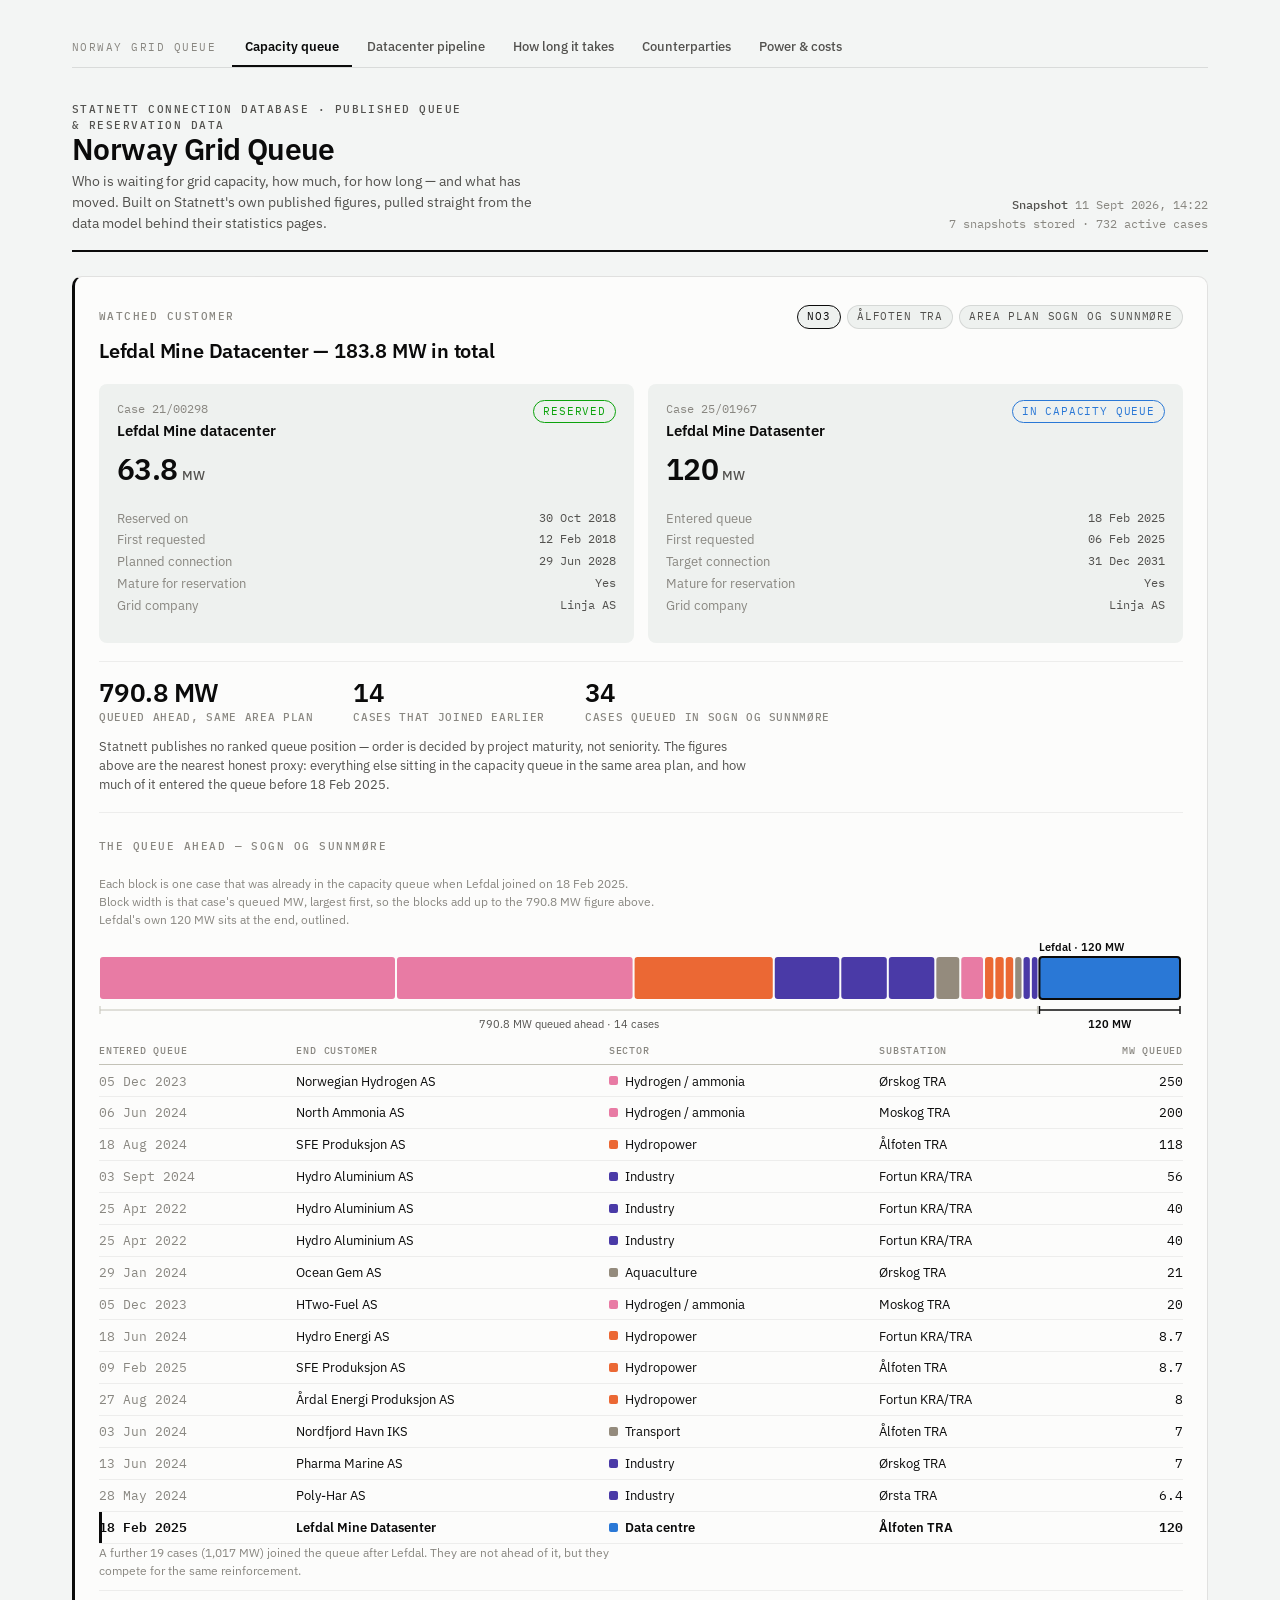
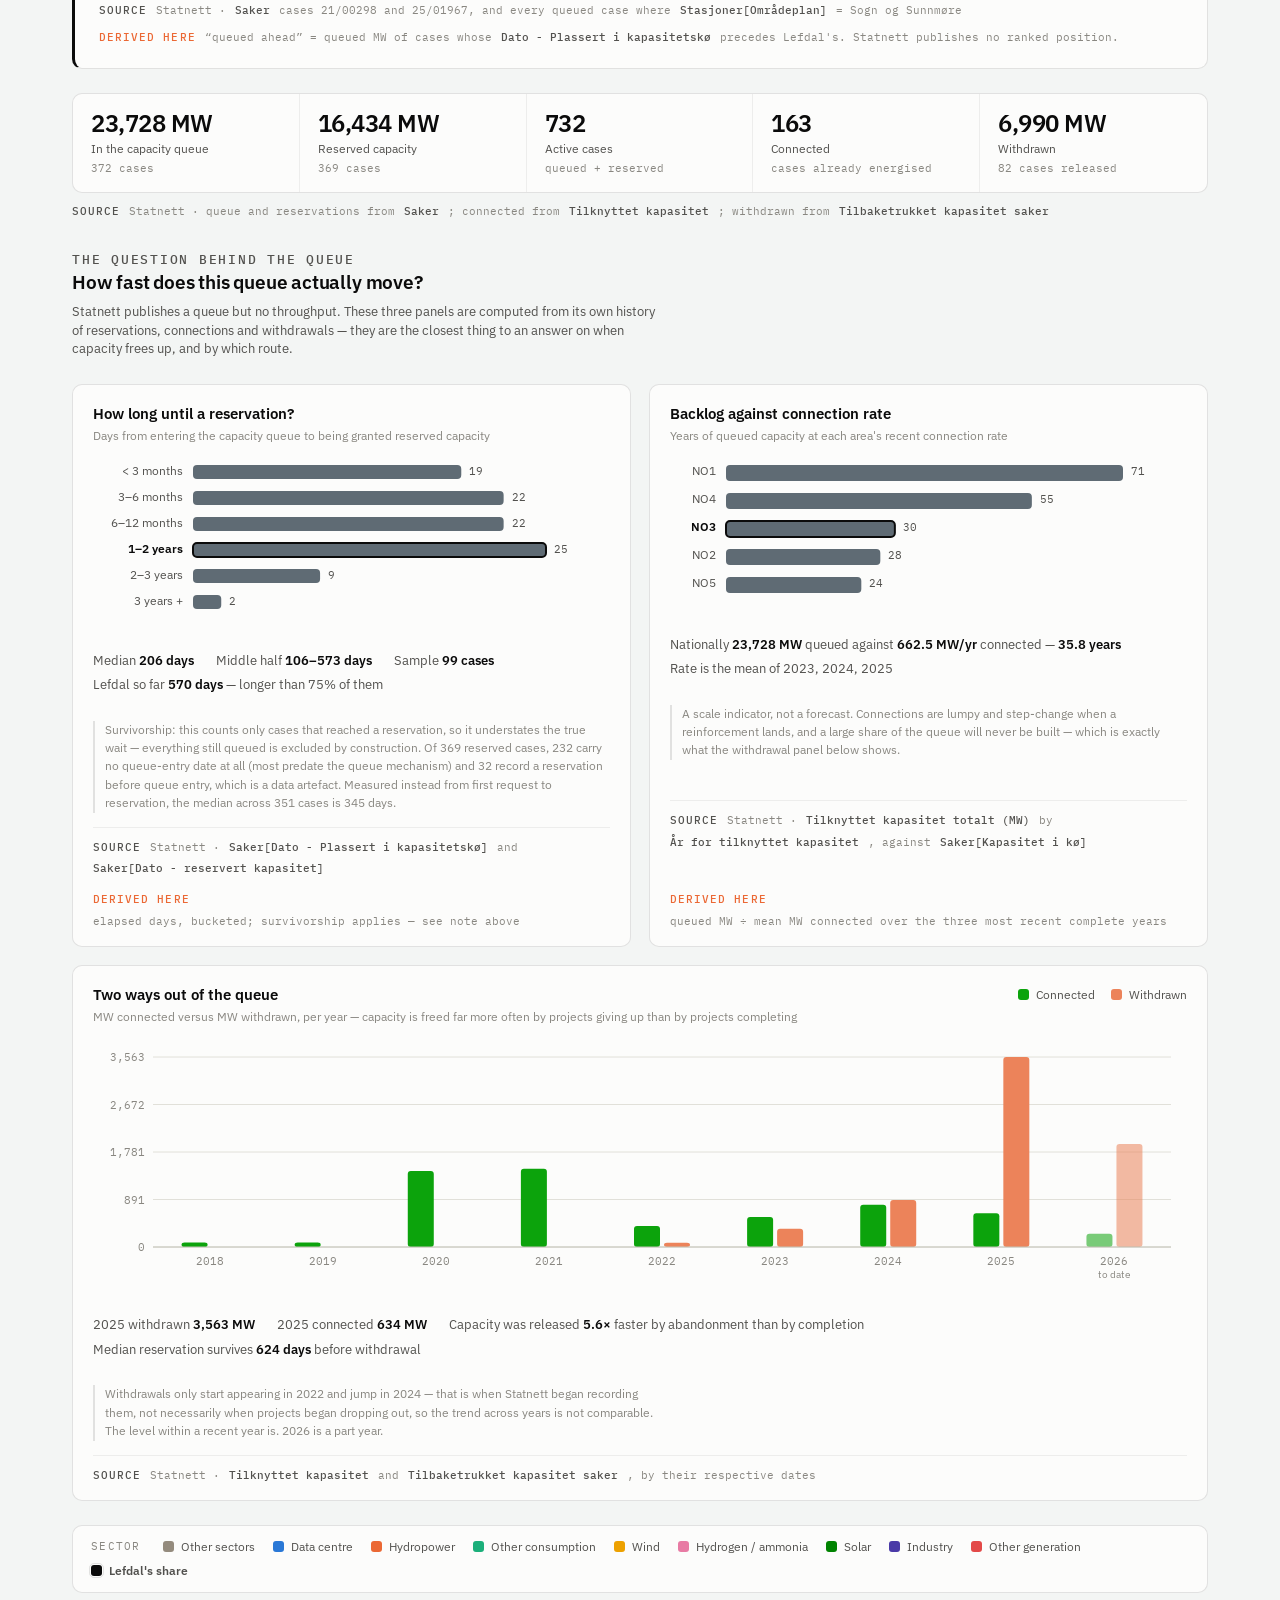
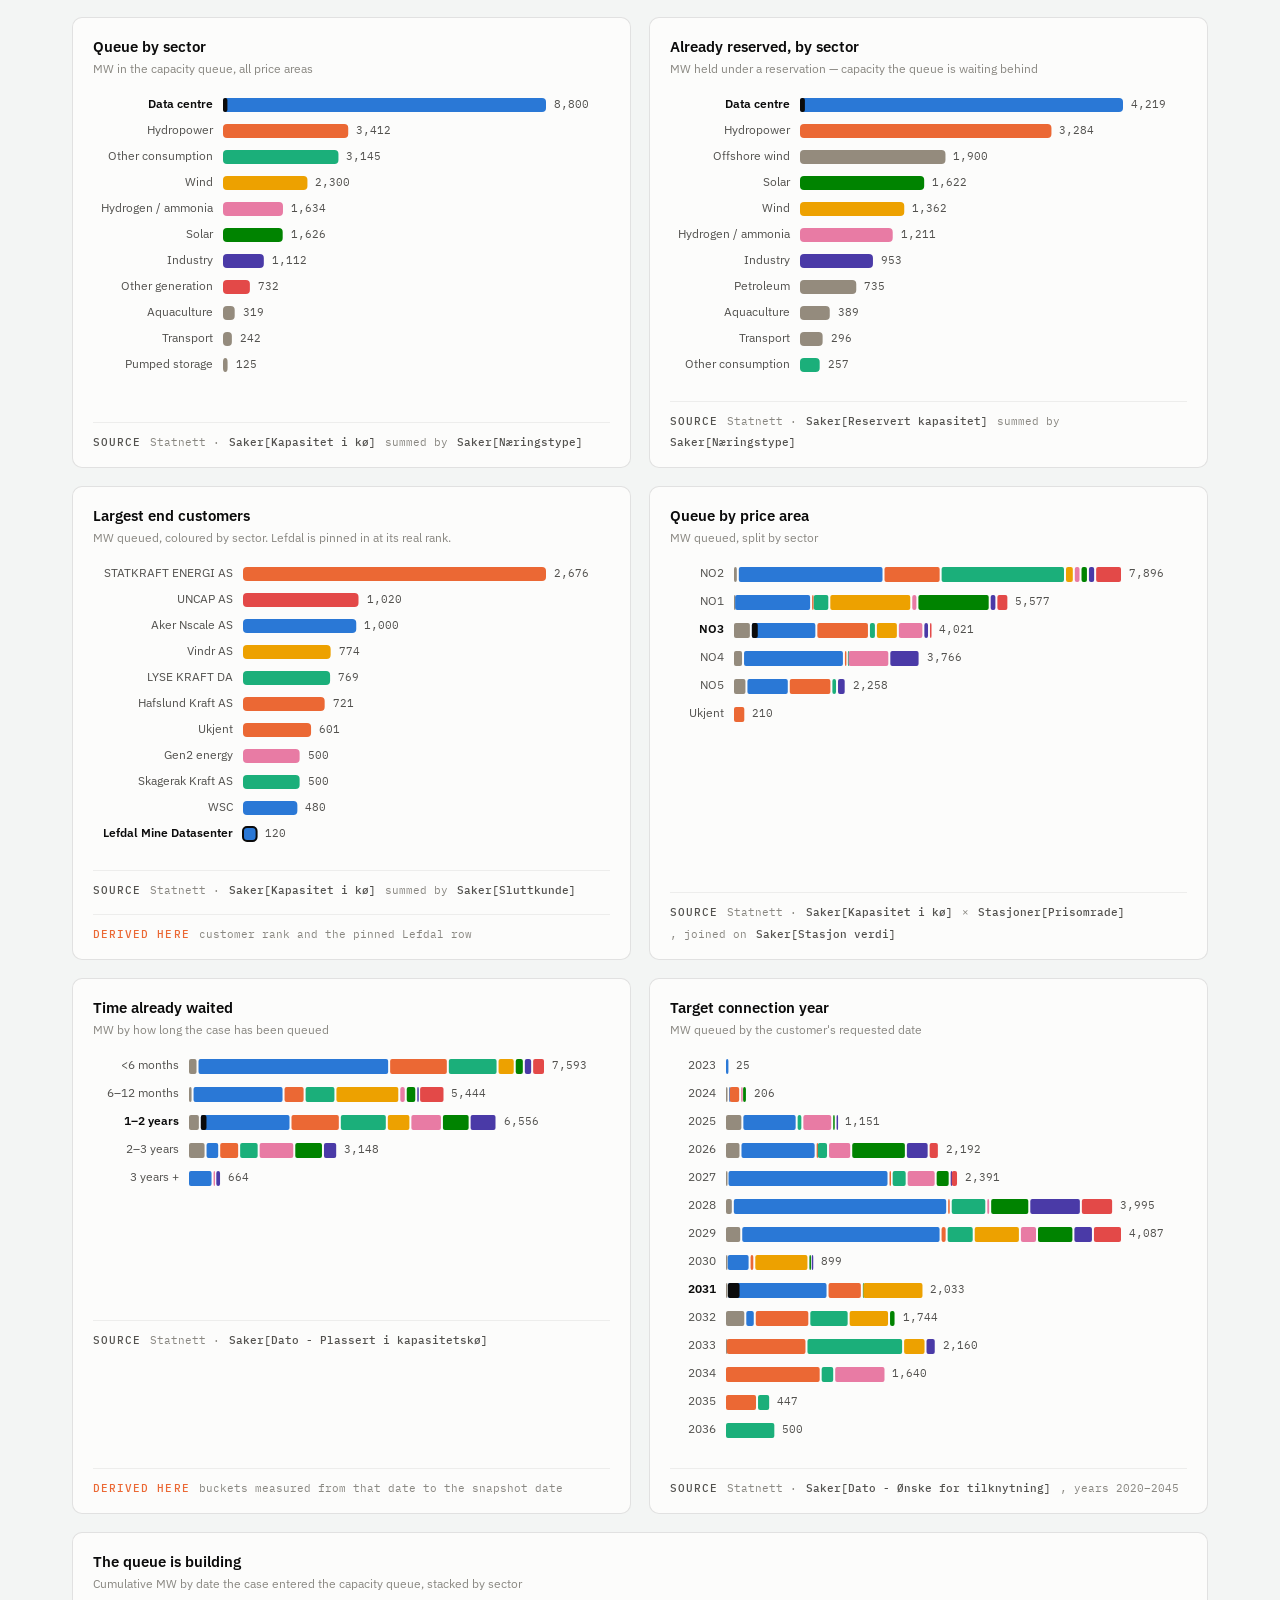
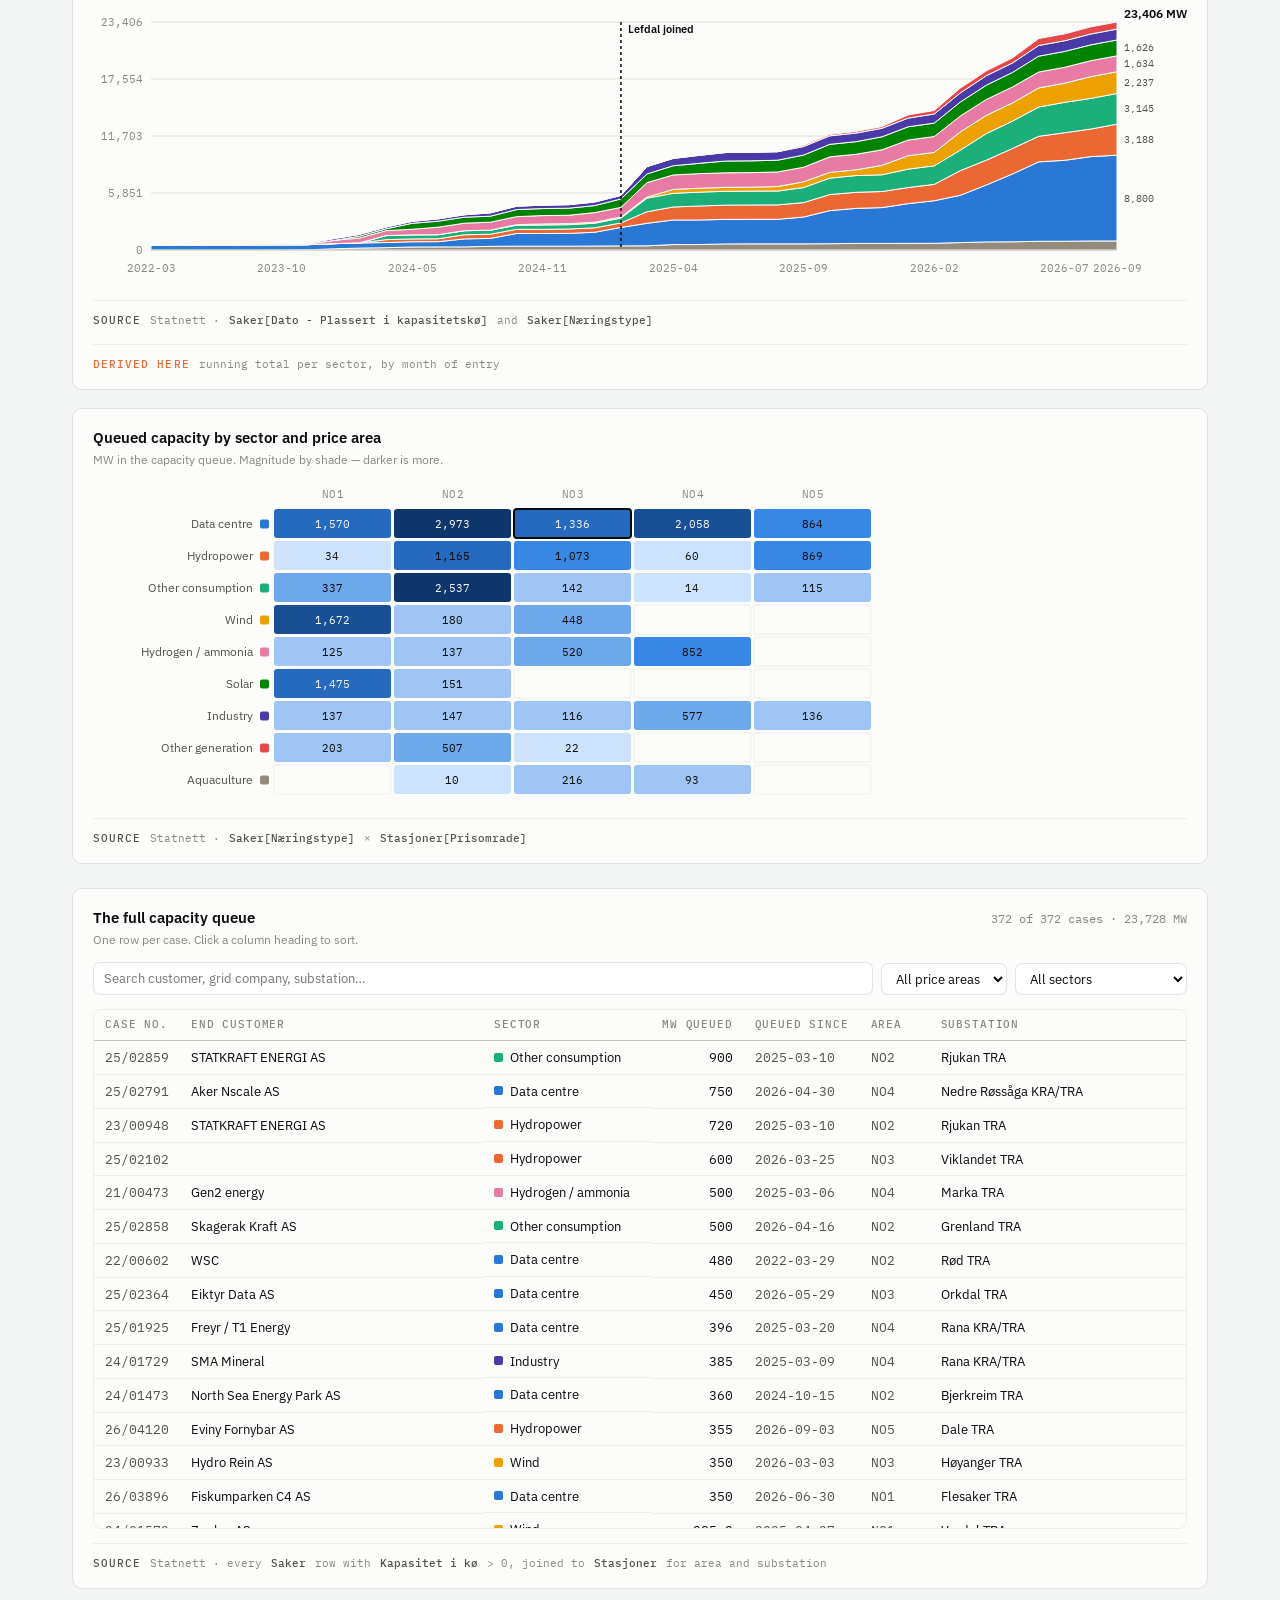
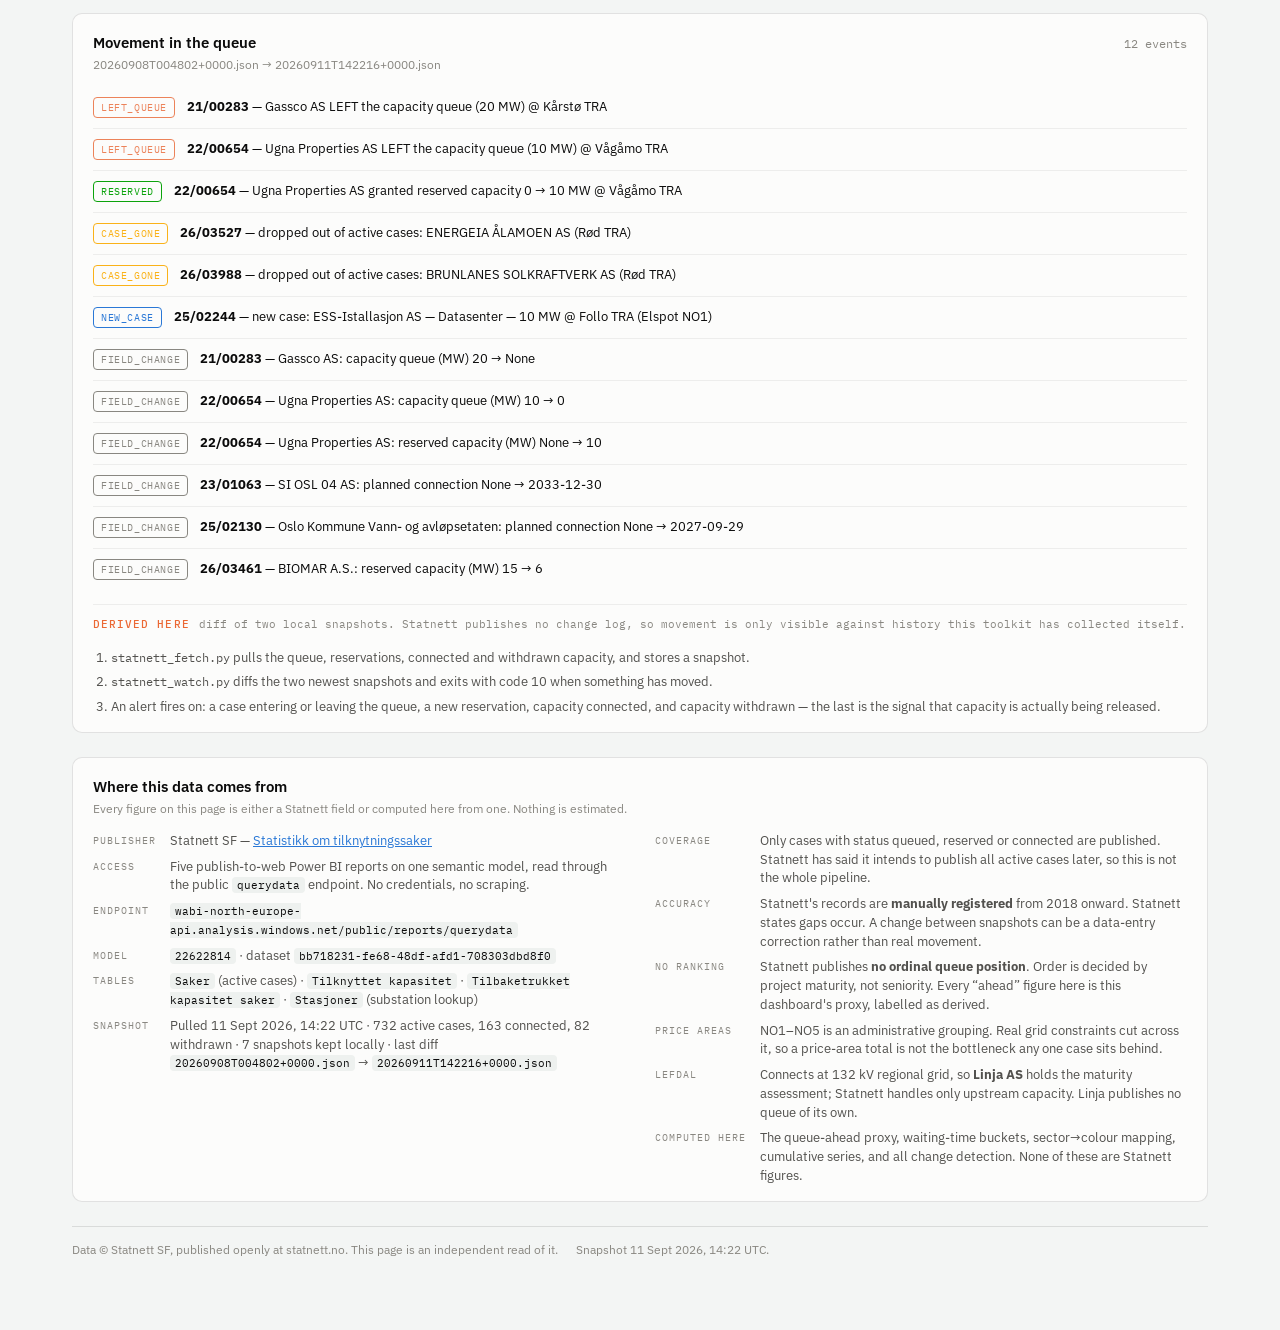
==== commit bd79949c: "2026-09-11: Add pipeline, odds, counterparties and power pages" ====
--- a/index.html
+++ b/index.html
@@ -5,7 +5,11 @@
 <meta name="viewport" content="width=device-width,initial-scale=1">
 <meta name="description" content="Who is waiting for Norwegian grid capacity, how much, and for how long — built on Statnett's published connection-case data.">
 <meta name="robots" content="noindex,nofollow">
+<title>Norway Grid Queue</title>
 <link rel="icon" href="data:image/svg+xml,<svg xmlns=%22http://www.w3.org/2000/svg%22 viewBox=%220 0 100 100%22><text y=%22.9em%22 font-size=%2290%22>&#9889;</text></svg>">
+<link rel="preconnect" href="https://fonts.googleapis.com">
+<link rel="preconnect" href="https://fonts.gstatic.com" crossorigin>
+<link rel="stylesheet" href="https://fonts.googleapis.com/css2?family=IBM+Plex+Sans:wght@400;500;600;700&family=IBM+Plex+Mono:wght@400;500;600&display=swap">
 <style>
 :root{color-scheme:light}
 body{margin:0;padding:0;font:14px -apple-system,BlinkMacSystemFont,sans-serif;
@@ -13,8 +17,19 @@
 img{max-width:100%}
 [hidden]:not([hidden=until-found]){display:none!important}
 </style>
+<style>
+.sitenav{display:flex;flex-wrap:wrap;gap:2px;align-items:center;
+  border-bottom:1px solid var(--border);margin-bottom:4px}
+.sitenav a{display:inline-block;padding:9px 13px;font-size:12.5px;font-weight:500;
+  color:var(--ink-2);text-decoration:none;border-bottom:2px solid transparent;white-space:nowrap}
+.sitenav a:hover{color:var(--ink);background:var(--surface-2)}
+.sitenav a[aria-current="page"]{color:var(--ink);border-bottom-color:var(--watch);font-weight:600}
+.sitenav .brand{font-family:var(--mono);font-size:10.5px;letter-spacing:.14em;
+  text-transform:uppercase;color:var(--muted);padding:9px 14px 9px 0}
+.sitenav .brand:hover{background:none}
+</style>
 </head>
-<body>
+<body data-page="index">
 <title>Norway Grid Queue</title>
 <link rel="preconnect" href="https://fonts.googleapis.com">
 <link rel="preconnect" href="https://fonts.gstatic.com" crossorigin>
@@ -238,6 +253,13 @@
 </style>
 
 <div class="wrap">
+<nav class="sitenav"><span class="brand">Norway Grid Queue</span>
+<a href="index.html" aria-current="page">Capacity queue</a>
+<a href="pipeline.html">Datacenter pipeline</a>
+<a href="odds.html">How long it takes</a>
+<a href="counterparties.html">Counterparties</a>
+<a href="power.html">Power &amp; costs</a>
+</nav>
 
   <header class="mast">
     <div>
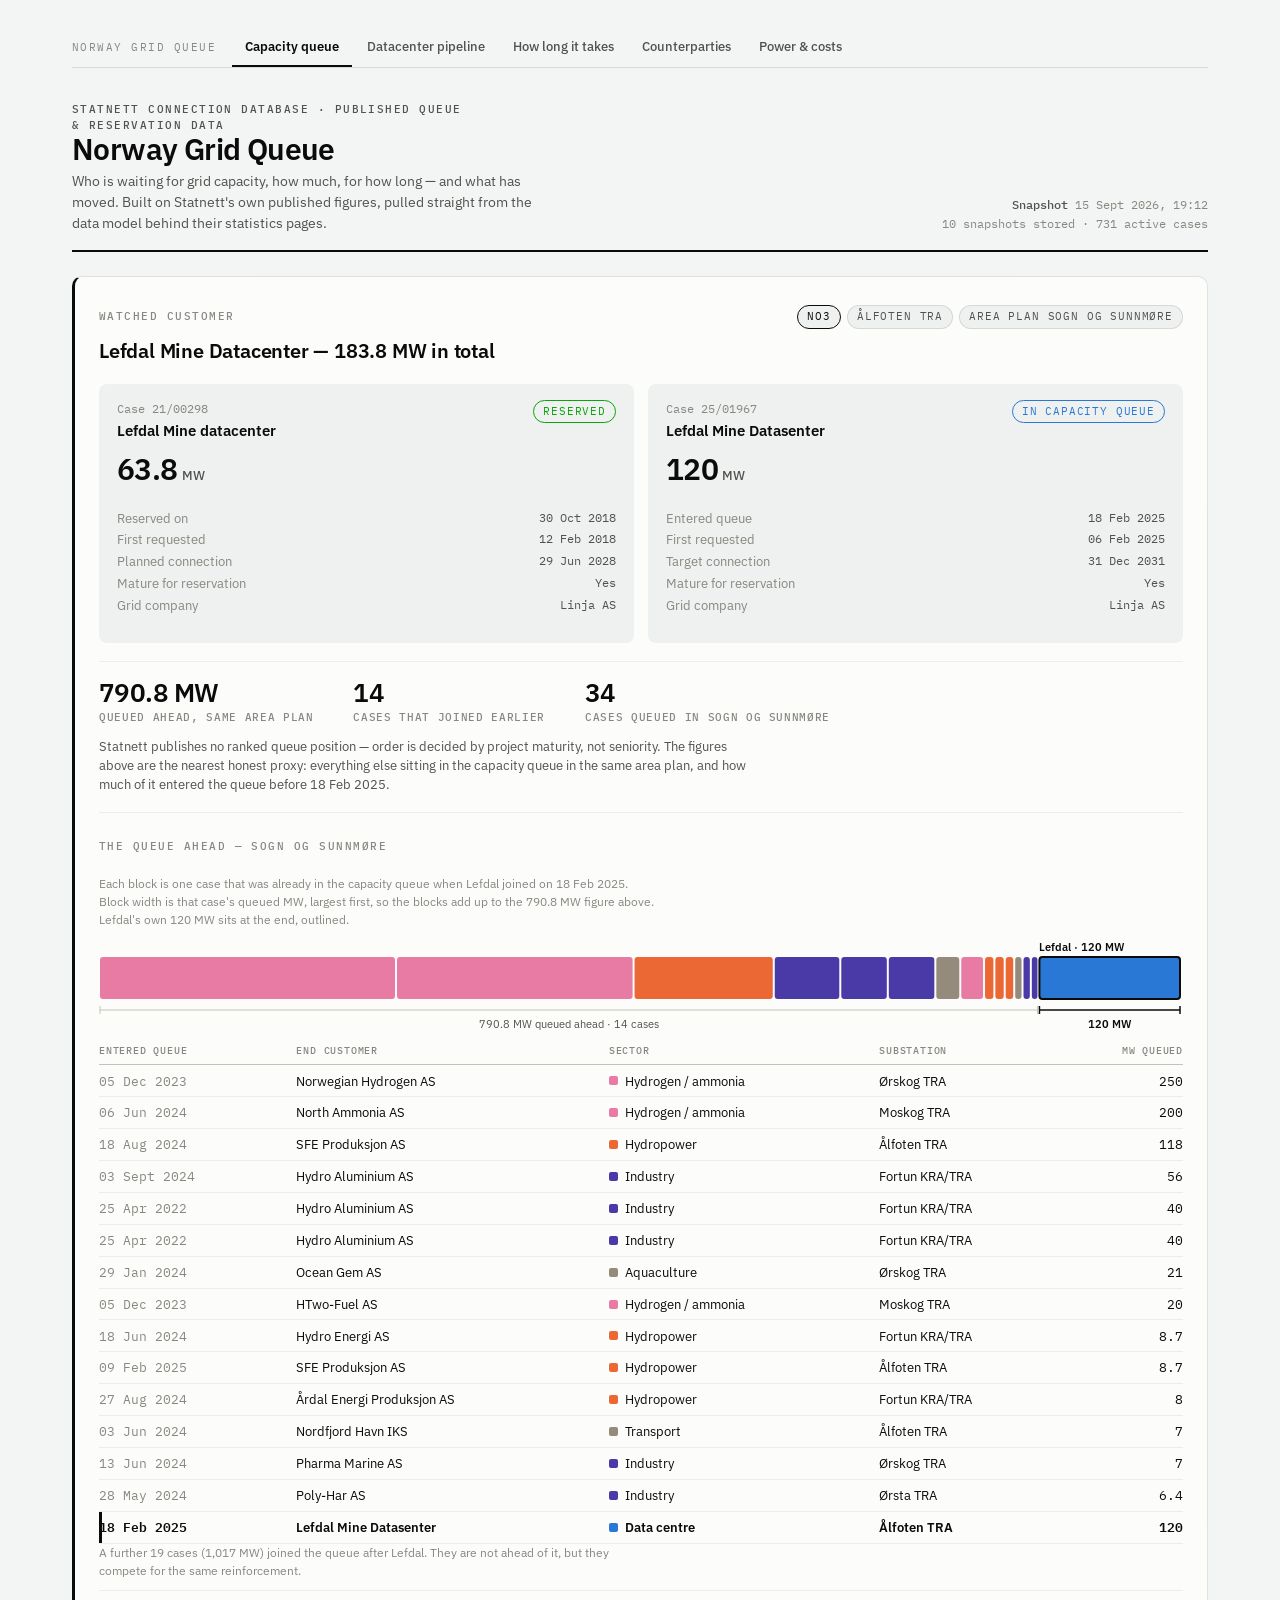
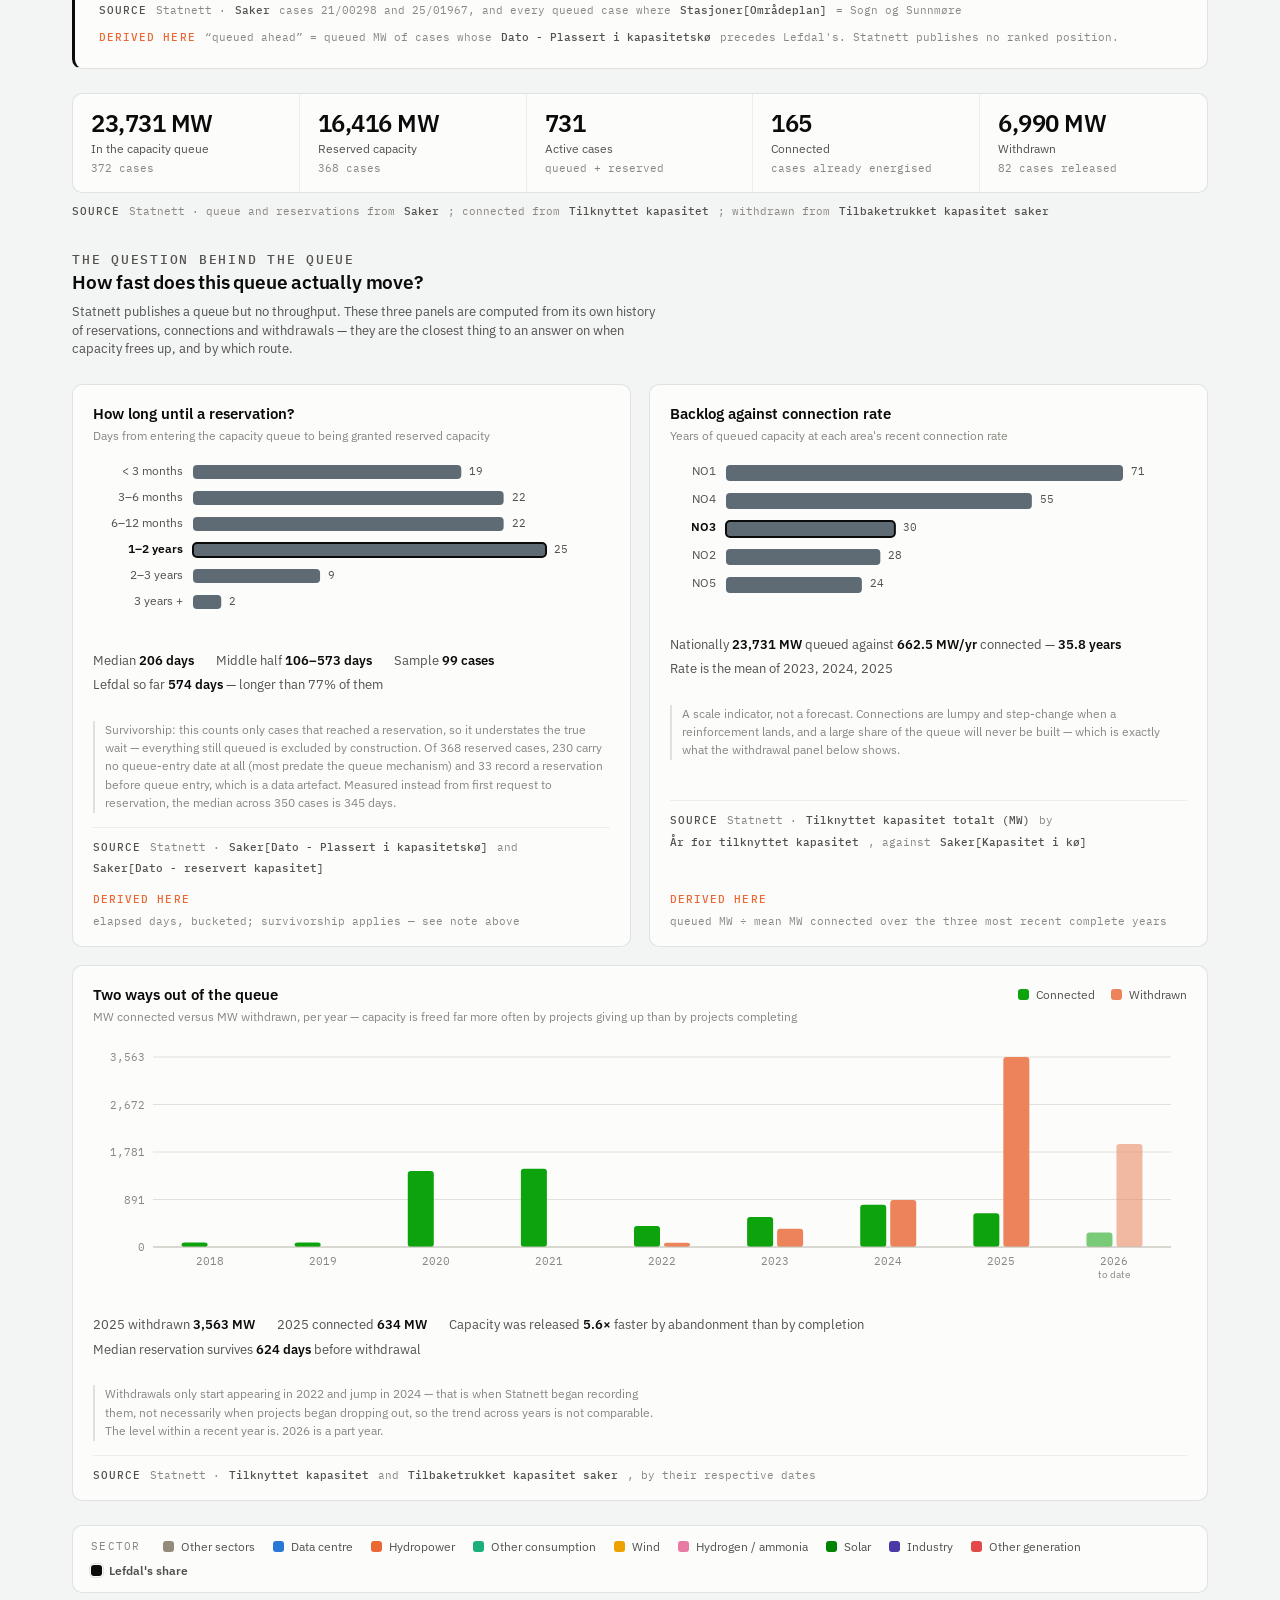
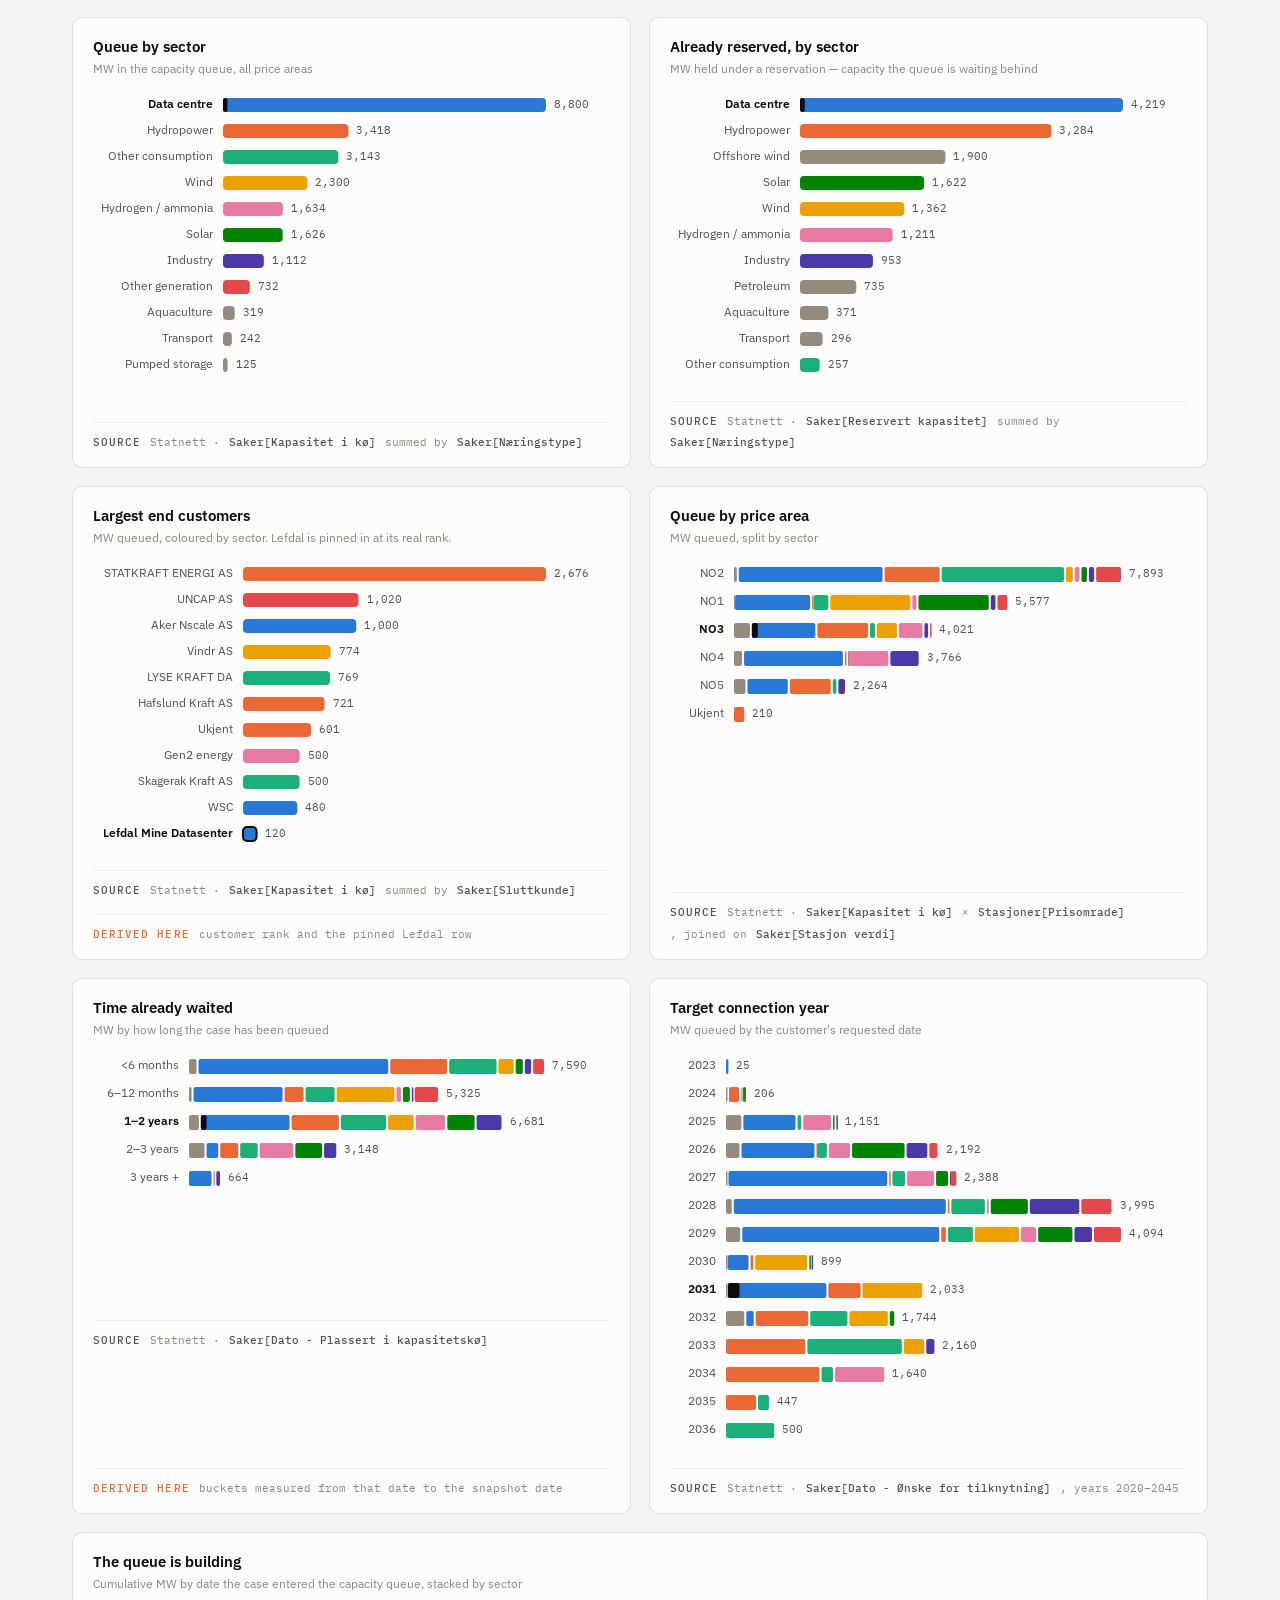
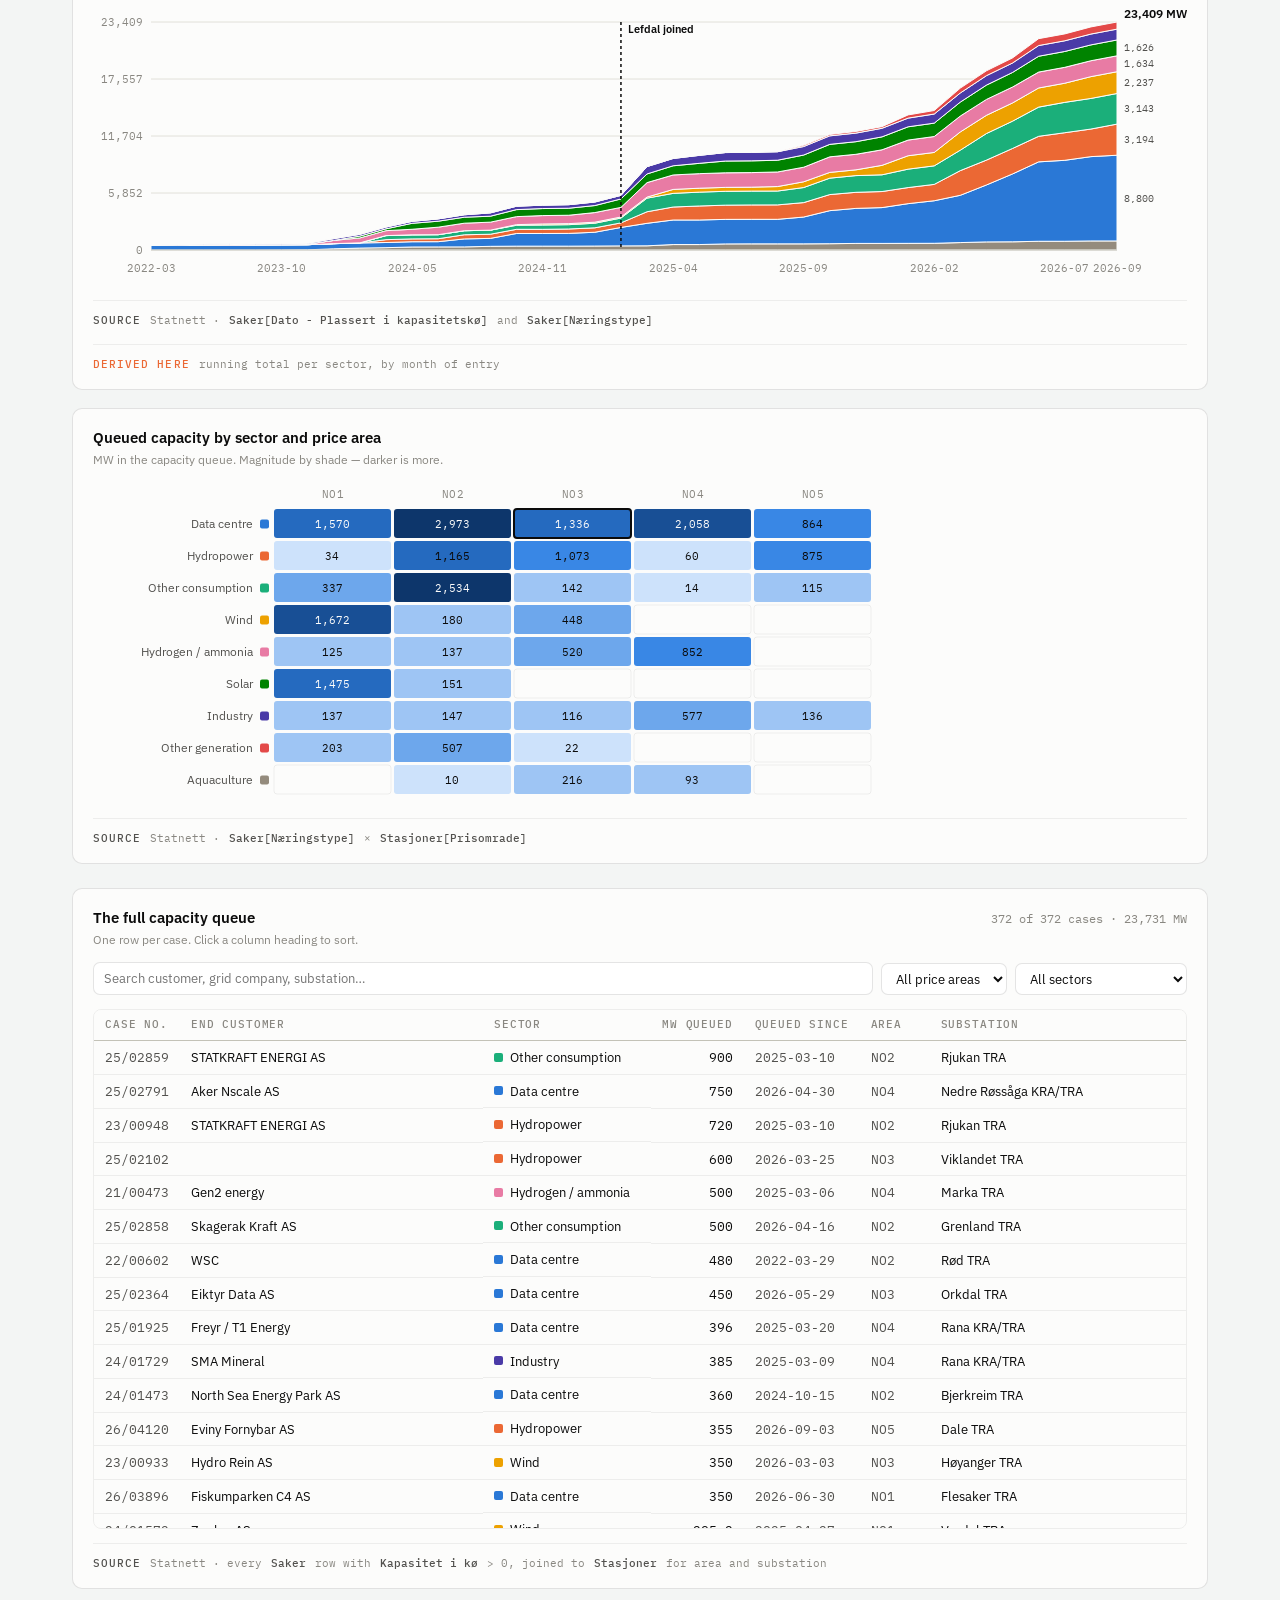
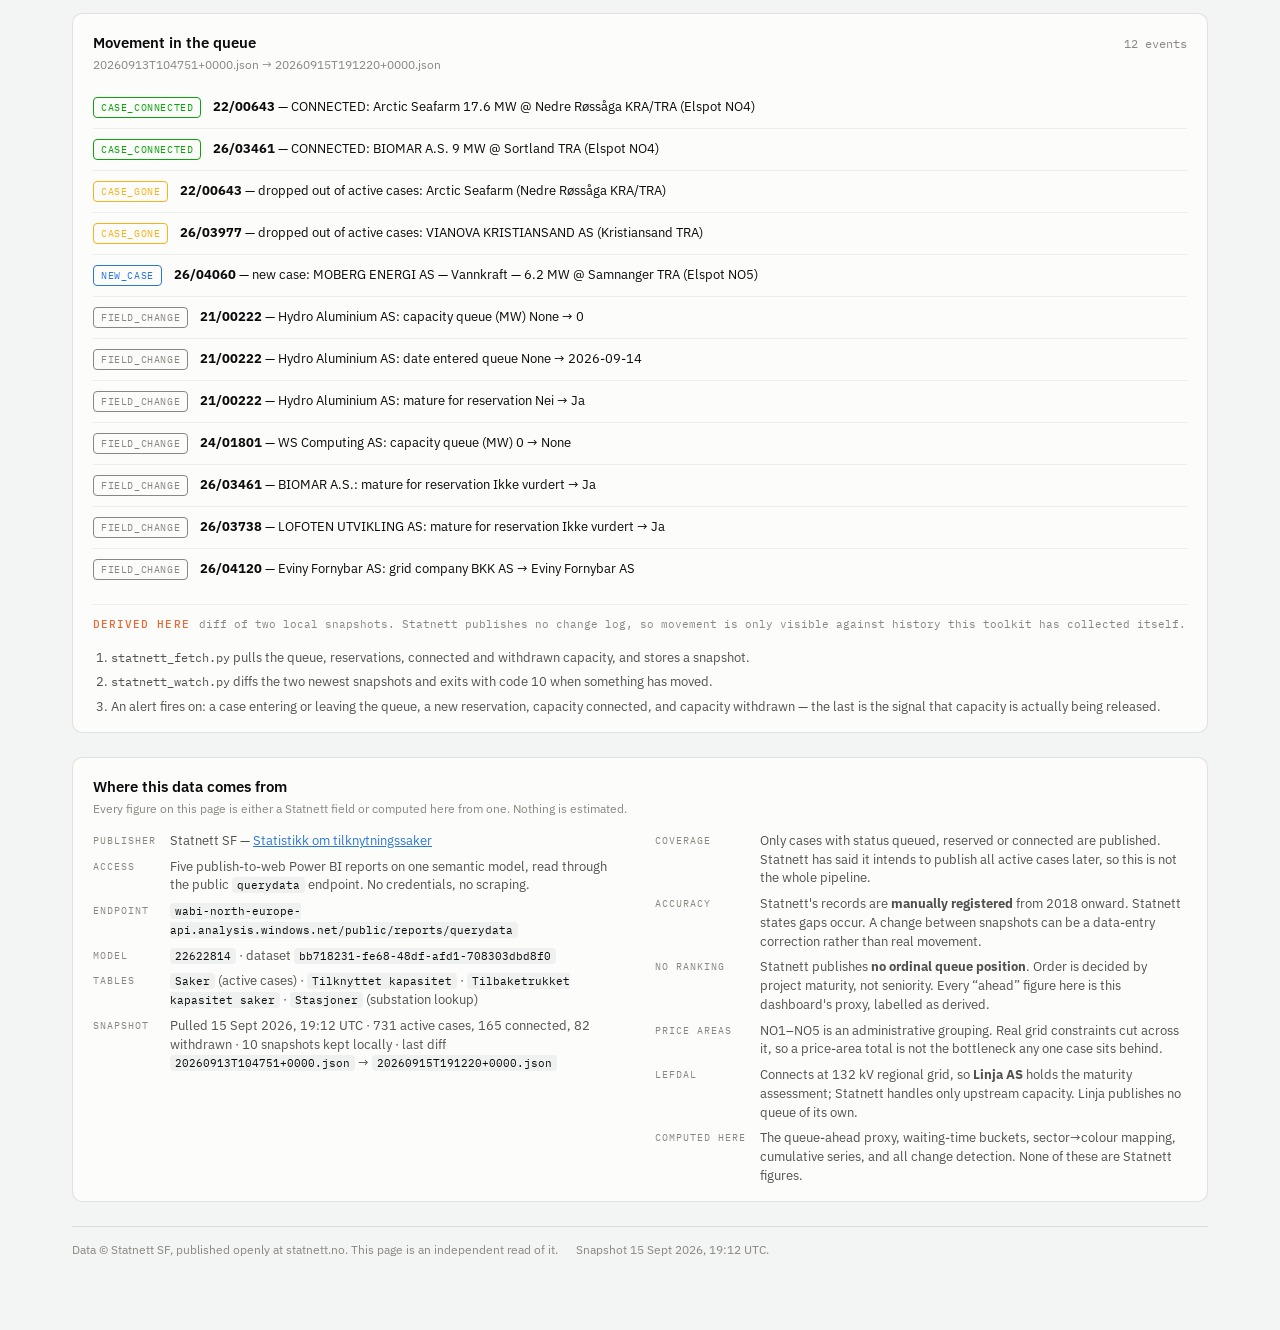
==== commit 0bacb048: "2026-09-16: 15 Sep: 2 cases connected (Arctic Seafarm 17.6 MW, BIOMAR 9 MW), 1 new case" ====
--- a/index.html
+++ b/index.html
@@ -456,7 +456,7 @@
 <div id="tip" aria-hidden="true"></div>
 
 <script>
-const DATA = {"fetched_utc": "2026-09-11T14:22:16+00:00", "n_snapshots": 7, "kpi": {"active_cases": 732, "queue_cases": 372, "queue_mw": 23727.7, "reserved_cases": 369, "reserved_mw": 16433.5, "connected_cases": 163, "withdrawn_cases": 82, "withdrawn_mw": 6990.0}, "sector_slots": [["Datasenter", 1], ["Vannkraft", 2], ["Annet forbruk", 3], ["Vindkraft", 4], ["Hydrogen/ammoniakk", 5], ["Solkraft", 6], ["Industri", 7], ["Annen produksjon", 8]], "sector_other": "Other", "by_area": [{"key": "NO2", "mw": 7895.5, "n": 86, "parts": {"Datasenter": 2972.5, "Industri": 147.3, "Hydrogen/ammoniakk": 137.0, "Vannkraft": 1165.4, "Annet forbruk": 2537.0, "Other": 98.2, "Annen produksjon": 507.0, "Solkraft": 151.2, "Vindkraft": 180.0}, "watch_mw": 0}, {"key": "NO1", "mw": 5576.9, "n": 128, "parts": {"Solkraft": 1475.0, "Hydrogen/ammoniakk": 125.0, "Vannkraft": 34.0, "Vindkraft": 1672.2, "Annet forbruk": 337.3, "Datasenter": 1570.0, "Industri": 136.5, "Other": 23.6, "Annen produksjon": 203.3}, "watch_mw": 0}, {"key": "NO3", "mw": 4021.1, "n": 58, "parts": {"Hydrogen/ammoniakk": 520.0, "Annet forbruk": 142.1, "Vindkraft": 448.0, "Other": 364.6, "Industri": 115.5, "Datasenter": 1335.8, "Vannkraft": 1073.1, "Annen produksjon": 22.0}, "watch_mw": 120}, {"key": "NO4", "mw": 3766.0, "n": 61, "parts": {"Hydrogen/ammoniakk": 852.0, "Other": 205.0, "Datasenter": 2057.9, "Industri": 576.9, "Vannkraft": 60.2, "Annet forbruk": 14.0}, "watch_mw": 0}, {"key": "NO5", "mw": 2258.2, "n": 38, "parts": {"Other": 274.0, "Vannkraft": 869.2, "Industri": 136.0, "Datasenter": 864.0, "Annet forbruk": 115.0}, "watch_mw": 0}, {"key": "Ukjent", "mw": 210, "n": 1, "parts": {"Vannkraft": 210.0}, "watch_mw": 0}], "by_sector": [{"key": "Datasenter", "mw": 8800.2, "n": 88, "parts": {"Datasenter": 8800.2}, "watch_mw": 120}, {"key": "Vannkraft", "mw": 3411.8, "n": 44, "parts": {"Vannkraft": 3411.8}, "watch_mw": 0}, {"key": "Annet forbruk", "mw": 3145.3, "n": 47, "parts": {"Annet forbruk": 3145.3}, "watch_mw": 0}, {"key": "Vindkraft", "mw": 2300.2, "n": 21, "parts": {"Vindkraft": 2300.2}, "watch_mw": 0}, {"key": "Hydrogen/ammoniakk", "mw": 1634, "n": 16, "parts": {"Hydrogen/ammoniakk": 1634.0}, "watch_mw": 0}, {"key": "Solkraft", "mw": 1626.2, "n": 54, "parts": {"Solkraft": 1626.2}, "watch_mw": 0}, {"key": "Industri", "mw": 1112.2, "n": 34, "parts": {"Industri": 1112.2}, "watch_mw": 0}, {"key": "Annen produksjon", "mw": 732.3, "n": 18, "parts": {"Annen produksjon": 732.3}, "watch_mw": 0}, {"key": "Oppdrettsnæring", "mw": 318.6, "n": 21, "parts": {"Other": 318.6}, "watch_mw": 0}, {"key": "Transport", "mw": 241.8, "n": 20, "parts": {"Other": 241.8}, "watch_mw": 0}, {"key": "Pumpekraftverk", "mw": 125, "n": 1, "parts": {"Other": 125.0}, "watch_mw": 0}, {"key": "Petroleum", "mw": 110, "n": 4, "parts": {"Other": 110.0}, "watch_mw": 0}, {"key": "Batteriproduksjon", "mw": 100, "n": 1, "parts": {"Other": 100.0}, "watch_mw": 0}, {"key": "Offshore vind", "mw": 40, "n": 1, "parts": {"Other": 40.0}, "watch_mw": 0}, {"key": "Batteri (uttak)", "mw": 15, "n": 1, "parts": {"Other": 15.0}, "watch_mw": 0}, {"key": "Batteri (innmating)", "mw": 15, "n": 1, "parts": {"Other": 15.0}, "watch_mw": 0}], "by_sector_reserved": [{"key": "Datasenter", "mw": 4219.0, "n": 60, "parts": {"Datasenter": 4219.0}, "watch_mw": 63.8}, {"key": "Vannkraft", "mw": 3284.4, "n": 65, "parts": {"Vannkraft": 3284.4}, "watch_mw": 0}, {"key": "Offshore vind", "mw": 1900, "n": 2, "parts": {"Other": 1900.0}, "watch_mw": 0}, {"key": "Solkraft", "mw": 1622.0, "n": 70, "parts": {"Solkraft": 1621.9}, "watch_mw": 0}, {"key": "Vindkraft", "mw": 1361.7, "n": 14, "parts": {"Vindkraft": 1361.7}, "watch_mw": 0}, {"key": "Hydrogen/ammoniakk", "mw": 1211.0, "n": 21, "parts": {"Hydrogen/ammoniakk": 1211.0}, "watch_mw": 0}, {"key": "Industri", "mw": 952.9, "n": 41, "parts": {"Industri": 952.9}, "watch_mw": 0}, {"key": "Petroleum", "mw": 735, "n": 7, "parts": {"Other": 735.0}, "watch_mw": 0}, {"key": "Oppdrettsnæring", "mw": 388.6, "n": 34, "parts": {"Other": 388.6}, "watch_mw": 0}, {"key": "Transport", "mw": 295.5, "n": 30, "parts": {"Other": 295.5}, "watch_mw": 0}, {"key": "Annet forbruk", "mw": 257.1, "n": 18, "parts": {"Annet forbruk": 257.1}, "watch_mw": 0}, {"key": "Batteriproduksjon", "mw": 88.5, "n": 1, "parts": {"Other": 88.5}, "watch_mw": 0}, {"key": "Annen produksjon", "mw": 69.9, "n": 5, "parts": {"Annen produksjon": 69.9}, "watch_mw": 0}, {"key": "Pumpekraftverk", "mw": 48, "n": 1, "parts": {"Other": 48.0}, "watch_mw": 0}], "by_company": [{"key": "STATKRAFT ENERGI AS", "sector": "Vannkraft", "mw": 2675.5, "n": 9, "parts": {"Vannkraft": 1326.5, "Vindkraft": 309.0, "Annet forbruk": 1040.0}, "watch_mw": 0}, {"key": "UNCAP AS", "sector": "Annen produksjon", "mw": 1020, "n": 10, "parts": {"Annen produksjon": 510.0, "Annet forbruk": 510.0}, "watch_mw": 0}, {"key": "Aker Nscale AS", "sector": "Datasenter", "mw": 1000, "n": 2, "parts": {"Datasenter": 1000.0}, "watch_mw": 0}, {"key": "Vindr AS", "sector": "Vindkraft", "mw": 774.0, "n": 13, "parts": {"Solkraft": 205.2, "Vindkraft": 568.8}, "watch_mw": 0}, {"key": "LYSE KRAFT DA", "sector": "Annet forbruk", "mw": 769, "n": 5, "parts": {"Vannkraft": 292.0, "Annet forbruk": 442.0, "Annen produksjon": 35.0}, "watch_mw": 0}, {"key": "Hafslund Kraft AS", "sector": "Vannkraft", "mw": 721.1, "n": 10, "parts": {"Vannkraft": 481.1, "Other": 125.0, "Annet forbruk": 115.0}, "watch_mw": 0}, {"key": "Ukjent", "sector": "Vannkraft", "mw": 601.0, "n": 2, "parts": {"Vannkraft": 601.0}, "watch_mw": 0}, {"key": "Gen2 energy", "sector": "Hydrogen/ammoniakk", "mw": 500, "n": 1, "parts": {"Hydrogen/ammoniakk": 500.0}, "watch_mw": 0}, {"key": "Skagerak Kraft AS", "sector": "Annet forbruk", "mw": 500, "n": 1, "parts": {"Annet forbruk": 500.0}, "watch_mw": 0}, {"key": "WSC", "sector": "Datasenter", "mw": 480, "n": 1, "parts": {"Datasenter": 480.0}, "watch_mw": 0}, {"key": "Eiktyr Data AS", "sector": "Datasenter", "mw": 450, "n": 1, "parts": {"Datasenter": 450.0}, "watch_mw": 0}, {"key": "Freyr / T1 Energy", "sector": "Datasenter", "mw": 396, "n": 1, "parts": {"Datasenter": 396.0}, "watch_mw": 0}, {"key": "Aaktik Digital AS", "sector": "Datasenter", "mw": 387, "n": 3, "parts": {"Datasenter": 387.0}, "watch_mw": 0}, {"key": "SMA Mineral", "sector": "Industri", "mw": 385, "n": 1, "parts": {"Industri": 385.0}, "watch_mw": 0}, {"key": "Hydro Rein AS", "sector": "Vindkraft", "mw": 382, "n": 2, "parts": {"Vindkraft": 350.0, "Solkraft": 32.0}, "watch_mw": 0}, {"key": "North Sea Energy Park AS", "sector": "Datasenter", "mw": 360, "n": 1, "parts": {"Datasenter": 360.0}, "watch_mw": 0}, {"key": "Eviny Fornybar AS", "sector": "Vannkraft", "mw": 355, "n": 1, "parts": {"Vannkraft": 355.0}, "watch_mw": 0}, {"key": "Lefdal Mine Datasenter", "sector": "Datasenter", "mw": 120, "n": 1, "parts": {"Datasenter": 120.0}, "watch_mw": 120, "pinned": true, "rank": 52, "of": 229}], "by_dso": [{"key": "Elvia As", "mw": 4478.8, "n": 117, "parts": {"Solkraft": 1439.4, "Vannkraft": 34.0, "Vindkraft": 1672.2, "Annet forbruk": 337.3, "Datasenter": 745.0, "Industri": 24.0, "Other": 23.6, "Annen produksjon": 203.3}, "watch_mw": 0}, {"key": "Linea AS", "mw": 2364, "n": 9, "parts": {"Hydrogen/ammoniakk": 510.0, "Other": 25.0, "Industri": 385.0, "Datasenter": 1436.0, "Vannkraft": 8.0}, "watch_mw": 0}, {"key": "Glitre Nett AS", "mw": 2286.6, "n": 31, "parts": {"Industri": 171.0, "Solkraft": 156.8, "Datasenter": 1325.0, "Hydrogen/ammoniakk": 40.0, "Annen produksjon": 292.0, "Annet forbruk": 301.9}, "watch_mw": 0}, {"key": "Statkraft Energi As", "mw": 1950, "n": 5, "parts": {"Vannkraft": 860.0, "Datasenter": 50.0, "Annet forbruk": 1040.0}, "watch_mw": 0}, {"key": "Linja AS", "mw": 1884.7, "n": 31, "parts": {"Hydrogen/ammoniakk": 520.0, "Vindkraft": 413.0, "Other": 99.0, "Industri": 149.4, "Vannkraft": 415.3, "Datasenter": 286.0, "Annet forbruk": 2.0}, "watch_mw": 120}, {"key": "Lede AS", "mw": 1501.6, "n": 27, "parts": {"Datasenter": 1159.5, "Hydrogen/ammoniakk": 59.0, "Industri": 39.0, "Annen produksjon": 30.0, "Annet forbruk": 95.0, "Solkraft": 30.0, "Other": 3.6, "Vannkraft": 5.5, "Vindkraft": 80.0}, "watch_mw": 0}, {"key": "BKK AS", "mw": 1170.0, "n": 18, "parts": {"Other": 159.0, "Vannkraft": 361.0, "Datasenter": 650.0}, "watch_mw": 0}, {"key": "Tensio AS", "mw": 1155.0, "n": 25, "parts": {"Annet forbruk": 140.1, "Other": 192.6, "Industri": 21.7, "Datasenter": 671.8, "Vannkraft": 71.8, "Annen produksjon": 22.0, "Vindkraft": 35.0}, "watch_mw": 0}, {"key": "Fagne AS", "mw": 958.9, "n": 13, "parts": {"Vannkraft": 217.9, "Industri": 32.0, "Hydrogen/ammoniakk": 25.0, "Datasenter": 415.0, "Vindkraft": 100.0, "Annen produksjon": 80.0, "Annet forbruk": 80.0, "Other": 9.0}, "watch_mw": 0}, {"key": "Lyse Kraft DA", "mw": 699, "n": 3, "parts": {"Vannkraft": 292.0, "Annet forbruk": 407.0}, "watch_mw": 0}, {"key": "Lnett AS", "mw": 636.0, "n": 14, "parts": {"Datasenter": 368.0, "Other": 25.6, "Hydrogen/ammoniakk": 13.0, "Annet forbruk": 113.1, "Annen produksjon": 105.0, "Industri": 11.3}, "watch_mw": 0}, {"key": "Trønderenergi", "mw": 600, "n": 1, "parts": {"Vannkraft": 600.0}, "watch_mw": 0}, {"key": "Skagerak Kraft AS", "mw": 500, "n": 1, "parts": {"Annet forbruk": 500.0}, "watch_mw": 0}, {"key": "WS Computing AS", "mw": 480, "n": 1, "parts": {"Datasenter": 480.0}, "watch_mw": 0}], "by_plan": [{"key": "Telemark og Vestfold", "mw": 4652.2, "n": 37, "parts": {"Datasenter": 1814.5, "Hydrogen/ammoniakk": 59.0, "Vannkraft": 865.5, "Industri": 39.0, "Solkraft": 65.6, "Annet forbruk": 1635.0, "Annen produksjon": 30.0, "Other": 63.6, "Vindkraft": 80.0}, "watch_mw": 0}, {"key": "Innlandet", "mw": 3634.5, "n": 89, "parts": {"Solkraft": 1423.8, "Hydrogen/ammoniakk": 125.0, "Vannkraft": 41.2, "Vindkraft": 1427.4, "Annet forbruk": 141.3, "Industri": 27.5, "Datasenter": 382.0, "Annen produksjon": 66.3}, "watch_mw": 0}, {"key": "Bergen og Haugalandet", "mw": 2697.9, "n": 33, "parts": {"Other": 158.0, "Vannkraft": 660.9, "Annet forbruk": 487.0, "Industri": 32.0, "Hydrogen/ammoniakk": 25.0, "Datasenter": 1155.0, "Vindkraft": 100.0, "Annen produksjon": 80.0}, "watch_mw": 0}, {"key": "Helgeland og Salten", "mw": 2675.2, "n": 25, "parts": {"Hydrogen/ammoniakk": 575.0, "Other": 54.0, "Industri": 478.0, "Datasenter": 1533.0, "Vannkraft": 35.2}, "watch_mw": 0}, {"key": "Midt", "mw": 2368.4, "n": 36, "parts": {"Annet forbruk": 140.1, "Other": 305.6, "Industri": 106.7, "Datasenter": 1031.8, "Vannkraft": 677.2, "Hydrogen/ammoniakk": 50.0, "Annen produksjon": 22.0, "Vindkraft": 35.0}, "watch_mw": 0}, {"key": "Sør Rogaland og Agder", "mw": 2181.0, "n": 37, "parts": {"Industri": 76.3, "Datasenter": 1093.0, "Other": 25.6, "Hydrogen/ammoniakk": 53.0, "Annen produksjon": 397.0, "Annet forbruk": 415.0, "Solkraft": 121.2}, "watch_mw": 0}, {"key": "Sogn og Sunnmøre", "mw": 1927.7, "n": 34, "parts": {"Vannkraft": 434.3, "Hydrogen/ammoniakk": 470.0, "Vindkraft": 413.0, "Other": 59.0, "Industri": 149.4, "Datasenter": 400.0, "Annet forbruk": 2.0}, "watch_mw": 120}, {"key": "Hallingdal og Ringerike", "mw": 1317.5, "n": 15, "parts": {"Datasenter": 509.0, "Vannkraft": 462.5, "Industri": 106.0, "Other": 125.0, "Annet forbruk": 115.0}, "watch_mw": 0}, {"key": "Nord", "mw": 1080.2, "n": 34, "parts": {"Hydrogen/ammoniakk": 277.0, "Datasenter": 518.9, "Other": 151.0, "Industri": 94.3, "Vannkraft": 25.0, "Annet forbruk": 14.0}, "watch_mw": 0}, {"key": "Oslo, Akershus og Østfold", "mw": 983.0, "n": 31, "parts": {"Annet forbruk": 196.0, "Datasenter": 363.0, "Other": 23.6, "Vindkraft": 244.8, "Solkraft": 15.6, "Annen produksjon": 137.0, "Industri": 3.0}, "watch_mw": 0}, {"key": "Ukjent", "mw": 210, "n": 1, "parts": {"Vannkraft": 210.0}, "watch_mw": 0}], "matrix": {"sectors": ["Datasenter", "Vannkraft", "Annet forbruk", "Vindkraft", "Hydrogen/ammoniakk", "Solkraft", "Industri", "Annen produksjon", "Oppdrettsnæring"], "areas": ["NO1", "NO2", "NO3", "NO4", "NO5"], "values": [[1570.0, 2972.5, 1335.8, 2057.9, 864], [34.0, 1165.4, 1073.1, 60.2, 869.2], [337.3, 2537.0, 142.1, 14.0, 115], [1672.2, 180, 448, 0, 0], [125, 137, 520, 852, 0], [1475.0, 151.2, 0, 0, 0], [136.5, 147.3, 115.5, 576.9, 136], [203.3, 507, 22, 0, 0], [0, 10, 215.6, 93.0, 0]]}, "entry_cum": [{"m": "2022-03", "mw": 480.0, "cum": 480.0, "n": 1}, {"m": "2022-04", "mw": 80.0, "cum": 560.0, "n": 2}, {"m": "2022-09", "mw": 59.0, "cum": 619.0, "n": 1}, {"m": "2022-12", "mw": 20.0, "cum": 639.0, "n": 1}, {"m": "2023-04", "mw": 25.0, "cum": 664.0, "n": 1}, {"m": "2023-10", "mw": 10.0, "cum": 674.0, "n": 1}, {"m": "2023-11", "mw": 25.0, "cum": 699.0, "n": 3}, {"m": "2023-12", "mw": 470.2, "cum": 1169.2, "n": 6}, {"m": "2024-01", "mw": 441.3, "cum": 1610.5, "n": 7}, {"m": "2024-02", "mw": 745.6, "cum": 2356.1, "n": 5}, {"m": "2024-05", "mw": 584.6, "cum": 2940.7, "n": 23}, {"m": "2024-06", "mw": 254.7, "cum": 3195.4, "n": 5}, {"m": "2024-08", "mw": 421.0, "cum": 3616.4, "n": 6}, {"m": "2024-09", "mw": 196.0, "cum": 3812.4, "n": 4}, {"m": "2024-10", "mw": 683.6, "cum": 4496.0, "n": 12}, {"m": "2024-11", "mw": 108.2, "cum": 4604.2, "n": 4}, {"m": "2024-12", "mw": 49.5, "cum": 4653.7, "n": 4}, {"m": "2025-01", "mw": 274.0, "cum": 4927.7, "n": 8}, {"m": "2025-02", "mw": 681.3, "cum": 5609.0, "n": 15}, {"m": "2025-03", "mw": 2953.7, "cum": 8562.7, "n": 10}, {"m": "2025-04", "mw": 836.9, "cum": 9399.5, "n": 12}, {"m": "2025-05", "mw": 318.0, "cum": 9717.5, "n": 8}, {"m": "2025-06", "mw": 287.3, "cum": 10004.8, "n": 9}, {"m": "2025-07", "mw": 21.2, "cum": 10026.0, "n": 3}, {"m": "2025-08", "mw": 64.2, "cum": 10090.2, "n": 2}, {"m": "2025-09", "mw": 653.6, "cum": 10743.8, "n": 11}, {"m": "2025-10", "mw": 1116.2, "cum": 11860.0, "n": 16}, {"m": "2025-11", "mw": 310.0, "cum": 12170.0, "n": 11}, {"m": "2025-12", "mw": 496.6, "cum": 12666.6, "n": 7}, {"m": "2026-01", "mw": 1203.2, "cum": 13869.8, "n": 19}, {"m": "2026-02", "mw": 450.9, "cum": 14320.7, "n": 15}, {"m": "2026-03", "mw": 2302.3, "cum": 16623.1, "n": 33}, {"m": "2026-04", "mw": 1776.2, "cum": 18399.3, "n": 16}, {"m": "2026-05", "mw": 1327.4, "cum": 19726.6, "n": 28}, {"m": "2026-06", "mw": 1975.1, "cum": 21701.7, "n": 28}, {"m": "2026-07", "mw": 489.0, "cum": 22190.7, "n": 7}, {"m": "2026-08", "mw": 714.8, "cum": 22905.5, "n": 16}, {"m": "2026-09", "mw": 500.0, "cum": 23405.5, "n": 3}], "entry_stack": {"months": ["2022-03", "2022-04", "2022-09", "2022-12", "2023-04", "2023-10", "2023-11", "2023-12", "2024-01", "2024-02", "2024-05", "2024-06", "2024-08", "2024-09", "2024-10", "2024-11", "2024-12", "2025-01", "2025-02", "2025-03", "2025-04", "2025-05", "2025-06", "2025-07", "2025-08", "2025-09", "2025-10", "2025-11", "2025-12", "2026-01", "2026-02", "2026-03", "2026-04", "2026-05", "2026-06", "2026-07", "2026-08", "2026-09"], "series": [{"key": "Datasenter", "cum": [480.0, 480.0, 480.0, 500.0, 525.0, 525.0, 525.0, 525.0, 525.0, 531.0, 536.8, 536.8, 816.8, 816.8, 1300.8, 1300.8, 1308.8, 1415.8, 1892.8, 2311.5, 2520.5, 2520.5, 2520.5, 2520.5, 2520.5, 2755.5, 3395.5, 3595.5, 3675.5, 4076.5, 4366.5, 4855.5, 5846.5, 6968.7, 8153.7, 8313.7, 8655.2, 8800.2], "total": 8800.2}, {"key": "Vannkraft", "cum": [0.0, 0.0, 0.0, 0.0, 0.0, 0.0, 0.0, 0.0, 0.0, 292.0, 292.0, 300.7, 426.7, 426.7, 426.7, 426.7, 453.2, 453.2, 467.5, 1187.5, 1333.0, 1438.0, 1459.1, 1475.3, 1481.9, 1481.9, 1650.5, 1650.5, 1650.5, 1650.5, 1682.4, 2532.4, 2549.4, 2616.7, 2623.7, 2832.7, 2832.7, 3187.7], "total": 3187.7}, {"key": "Annet forbruk", "cum": [0.0, 0.0, 0.0, 0.0, 0.0, 0.0, 0.0, 10.1, 10.1, 417.1, 417.1, 417.1, 417.1, 417.1, 417.1, 442.1, 442.1, 472.1, 496.1, 1396.1, 1402.1, 1422.1, 1422.1, 1422.1, 1422.1, 1546.1, 1686.1, 1716.1, 1716.1, 1891.1, 1902.2, 2103.4, 2729.5, 2806.3, 3000.3, 3120.3, 3145.3, 3145.3], "total": 3145.3}, {"key": "Vindkraft", "cum": [0.0, 0.0, 0.0, 0.0, 0.0, 0.0, 0.0, 0.0, 0.0, 0.0, 0.0, 0.0, 0.0, 0.0, 65.0, 108.2, 108.2, 108.2, 108.2, 108.2, 403.4, 403.4, 403.4, 403.4, 461.0, 590.6, 590.6, 590.6, 972.2, 1376.2, 1376.2, 1870.2, 1870.2, 1870.2, 1963.2, 1963.2, 2237.2, 2237.2], "total": 2237.2}, {"key": "Hydrogen/ammoniakk", "cum": [0.0, 0.0, 59.0, 59.0, 59.0, 59.0, 59.0, 329.0, 506.0, 506.0, 571.0, 771.0, 771.0, 821.0, 821.0, 861.0, 861.0, 986.0, 986.0, 1486.0, 1486.0, 1496.0, 1496.0, 1496.0, 1496.0, 1496.0, 1596.0, 1596.0, 1596.0, 1609.0, 1634.0, 1634.0, 1634.0, 1634.0, 1634.0, 1634.0, 1634.0, 1634.0], "total": 1634.0}, {"key": "Solkraft", "cum": [0.0, 0.0, 0.0, 0.0, 0.0, 0.0, 0.0, 0.0, 188.3, 188.3, 613.7, 613.7, 613.7, 613.7, 720.7, 720.7, 720.7, 720.7, 866.7, 890.7, 941.9, 1057.9, 1206.1, 1206.1, 1206.1, 1251.1, 1281.7, 1294.1, 1329.1, 1361.7, 1375.4, 1431.4, 1467.0, 1497.0, 1626.2, 1626.2, 1626.2, 1626.2], "total": 1626.2}, {"key": "Industri", "cum": [0.0, 80.0, 80.0, 80.0, 80.0, 80.0, 93.0, 183.1, 183.1, 183.1, 199.5, 238.5, 250.5, 341.5, 349.5, 349.5, 364.5, 364.5, 368.5, 753.5, 753.5, 820.5, 873.5, 873.5, 873.5, 873.5, 874.5, 880.5, 880.5, 892.1, 934.1, 934.1, 970.6, 970.6, 1097.9, 1097.9, 1112.2, 1112.2], "total": 1112.2}, {"key": "Annen produksjon", "cum": [0.0, 0.0, 0.0, 0.0, 0.0, 0.0, 0.0, 0.0, 0.0, 0.0, 0.0, 0.0, 0.0, 0.0, 0.0, 0.0, 0.0, 0.0, 0.0, 0.0, 0.0, 0.0, 0.0, 0.0, 0.0, 120.0, 140.0, 170.0, 170.0, 330.0, 361.1, 500.3, 500.3, 522.3, 707.3, 707.3, 732.3, 732.3], "total": 732.3}, {"key": "Other", "cum": [0.0, 0.0, 0.0, 0.0, 0.0, 10.0, 22.0, 122.0, 198.0, 238.6, 310.6, 317.6, 320.6, 375.6, 395.2, 395.2, 395.2, 407.2, 423.2, 429.2, 559.2, 559.2, 624.2, 629.2, 629.2, 629.2, 645.2, 676.8, 676.8, 682.8, 688.8, 761.8, 831.8, 840.8, 895.4, 895.4, 930.4, 930.4], "total": 930.4}]}, "wish_years": [{"key": "2023", "mw": 25, "n": 1, "parts": {"Datasenter": 25.0}, "watch_mw": 0}, {"key": "2024", "mw": 206.1, "n": 9, "parts": {"Other": 33.0, "Hydrogen/ammoniakk": 20.0, "Solkraft": 29.1, "Datasenter": 6.0, "Vannkraft": 118.0}, "watch_mw": 0}, {"key": "2025", "mw": 1151.1, "n": 29, "parts": {"Datasenter": 561.8, "Other": 179.6, "Hydrogen/ammoniakk": 309.0, "Solkraft": 34.7, "Annet forbruk": 59.0, "Industri": 7.0}, "watch_mw": 0}, {"key": "2026", "mw": 2192.3, "n": 76, "parts": {"Industri": 235.7, "Solkraft": 565.5, "Hydrogen/ammoniakk": 240.0, "Other": 160.2, "Vannkraft": 12.2, "Datasenter": 777.7, "Annet forbruk": 116.0, "Annen produksjon": 85.0}, "watch_mw": 0}, {"key": "2027", "mw": 2390.6, "n": 47, "parts": {"Hydrogen/ammoniakk": 300.0, "Annet forbruk": 155.3, "Industri": 11.6, "Solkraft": 145.0, "Datasenter": 1666.0, "Other": 26.0, "Vannkraft": 32.5, "Annen produksjon": 54.2}, "watch_mw": 0}, {"key": "2028", "mw": 3995.3, "n": 71, "parts": {"Other": 81.0, "Industri": 533.6, "Solkraft": 404.9, "Datasenter": 2218.0, "Vannkraft": 36.7, "Hydrogen/ammoniakk": 40.0, "Annen produksjon": 313.1, "Annet forbruk": 368.1}, "watch_mw": 0}, {"key": "2029", "mw": 4087.3, "n": 54, "parts": {"Hydrogen/ammoniakk": 177.0, "Vindkraft": 478.0, "Other": 168.0, "Industri": 202.3, "Vannkraft": 62.8, "Datasenter": 2062.7, "Solkraft": 376.5, "Annet forbruk": 280.0, "Annen produksjon": 280.0}, "watch_mw": 0}, {"key": "2030", "mw": 899.4, "n": 16, "parts": {"Other": 18.6, "Vindkraft": 560.2, "Industri": 12.0, "Vannkraft": 48.6, "Solkraft": 24.0, "Datasenter": 236.0}, "watch_mw": 0}, {"key": "2031", "mw": 2033.0, "n": 20, "parts": {"Vindkraft": 612.0, "Datasenter": 1041.0, "Other": 20.0, "Annet forbruk": 5.0, "Vannkraft": 355.0}, "watch_mw": 120}, {"key": "2032", "mw": 1744.1, "n": 16, "parts": {"Vannkraft": 564.5, "Annet forbruk": 407.0, "Other": 210.0, "Datasenter": 98.0, "Vindkraft": 418.0, "Solkraft": 46.6}, "watch_mw": 0}, {"key": "2033", "mw": 2160.0, "n": 10, "parts": {"Vannkraft": 834.0, "Industri": 85.0, "Annet forbruk": 1000.0, "Vindkraft": 232.0, "Other": 9.0}, "watch_mw": 0}, {"key": "2034", "mw": 1640, "n": 6, "parts": {"Hydrogen/ammoniakk": 510.0, "Vannkraft": 990.0, "Annet forbruk": 140.0}, "watch_mw": 0}, {"key": "2035", "mw": 446.5, "n": 4, "parts": {"Vannkraft": 331.5, "Annet forbruk": 115.0}, "watch_mw": 0}, {"key": "2036", "mw": 500, "n": 1, "parts": {"Annet forbruk": 500.0}, "watch_mw": 0}], "wait": [{"key": "<6 months", "mw": 7593.4, "n": 106, "parts": {"Datasenter": 4098.7, "Vannkraft": 1255.3, "Industri": 178.1, "Solkraft": 194.8, "Annet forbruk": 1063.9, "Other": 203.6, "Annen produksjon": 232.0, "Vindkraft": 367.0}, "watch_mw": 0}, {"key": "6–12 months", "mw": 5443.6, "n": 100, "parts": {"Hydrogen/ammoniakk": 138.0, "Vindkraft": 1366.0, "Solkraft": 225.3, "Datasenter": 1946.0, "Other": 97.6, "Vannkraft": 450.5, "Industri": 60.6, "Annet forbruk": 659.3, "Annen produksjon": 500.3}, "watch_mw": 0}, {"key": "1–2 years", "mw": 6556.0, "n": 91, "parts": {"Industri": 532.0, "Hydrogen/ammoniakk": 675.0, "Other": 253.6, "Datasenter": 1938.7, "Vannkraft": 1055.2, "Solkraft": 592.4, "Vindkraft": 504.2, "Annet forbruk": 1005.0}, "watch_mw": 120}, {"key": "2–3 years", "mw": 3148.4, "n": 60, "parts": {"Hydrogen/ammoniakk": 762.0, "Solkraft": 613.7, "Annet forbruk": 417.1, "Other": 375.6, "Industri": 261.5, "Vannkraft": 426.7, "Datasenter": 291.8}, "watch_mw": 0}, {"key": "3 years +", "mw": 664, "n": 6, "parts": {"Datasenter": 525.0, "Hydrogen/ammoniakk": 59.0, "Industri": 80.0}, "watch_mw": 0}], "flow": {"wait": {"n": 99, "median": 206, "p25": 106, "p75": 573, "buckets": [{"key": "< 3 months", "n": 19}, {"key": "3–6 months", "n": 22}, {"key": "6–12 months", "n": 22}, {"key": "1–2 years", "n": 25}, {"key": "2–3 years", "n": 9}, {"key": "3 years +", "n": 2}], "excluded_no_queue_date": 232, "excluded_negative": 32, "reserved_total": 369, "request_n": 351, "request_median": 345, "watch_elapsed": 570, "watch_slower_than_pct": 75}, "per_year": [{"key": "2018", "connected": 85.4, "connected_n": 2, "withdrawn": 0.0, "withdrawn_n": 0, "partial": false}, {"key": "2019", "connected": 85.0, "connected_n": 4, "withdrawn": 0.0, "withdrawn_n": 0, "partial": false}, {"key": "2020", "connected": 1427.0, "connected_n": 17, "withdrawn": 0.0, "withdrawn_n": 0, "partial": false}, {"key": "2021", "connected": 1467.8, "connected_n": 21, "withdrawn": 0.0, "withdrawn_n": 0, "partial": false}, {"key": "2022", "connected": 394.9, "connected_n": 27, "withdrawn": 80.0, "withdrawn_n": 1, "partial": false}, {"key": "2023", "connected": 560.2, "connected_n": 29, "withdrawn": 344.0, "withdrawn_n": 2, "partial": false}, {"key": "2024", "connected": 793.4, "connected_n": 17, "withdrawn": 880.5, "withdrawn_n": 21, "partial": false}, {"key": "2025", "connected": 633.9, "connected_n": 35, "withdrawn": 3562.5, "withdrawn_n": 27, "partial": false}, {"key": "2026", "connected": 247.6, "connected_n": 10, "withdrawn": 1932.0, "withdrawn_n": 28, "partial": true}], "partial_year": "2026", "rate_years": ["2025", "2024", "2023"], "backlog": [{"key": "NO1", "queue_mw": 5576.9, "rate": 78.5, "years": 71.0, "withdrawn_mw": 507.4, "watch": false}, {"key": "NO2", "queue_mw": 7895.5, "rate": 285.6, "years": 27.6, "withdrawn_mw": 4136.5, "watch": false}, {"key": "NO3", "queue_mw": 4021.1, "rate": 133.1, "years": 30.2, "withdrawn_mw": 457.7, "watch": true}, {"key": "NO4", "queue_mw": 3766.0, "rate": 68.8, "years": 54.7, "withdrawn_mw": 1750.2, "watch": false}, {"key": "NO5", "queue_mw": 2258.2, "rate": 93.2, "years": 24.2, "withdrawn_mw": 138.2, "watch": false}], "national": {"queue_mw": 23727.7, "rate": 662.5, "years": 35.8}, "held": {"n": 69, "median": 624, "p75": 1028}, "withdrawn_sectors": [{"key": "Hydrogen/ammoniakk", "mw": 2103, "n": 10, "parts": {"Hydrogen/ammoniakk": 2103.0}, "watch_mw": 0}, {"key": "Industri", "mw": 1556.0, "n": 19, "parts": {"Industri": 1556.0}, "watch_mw": 0}, {"key": "Offshore vind", "mw": 1000, "n": 1, "parts": {"Other": 1000.0}, "watch_mw": 0}, {"key": "Petroleum", "mw": 701, "n": 7, "parts": {"Other": 701.0}, "watch_mw": 0}, {"key": "Batteriproduksjon", "mw": 391.5, "n": 4, "parts": {"Other": 391.5}, "watch_mw": 0}, {"key": "Datasenter", "mw": 315, "n": 7, "parts": {"Datasenter": 315.0}, "watch_mw": 0}, {"key": "Solkraft", "mw": 309.7, "n": 17, "parts": {"Solkraft": 309.7}, "watch_mw": 0}, {"key": "Vindkraft", "mw": 275, "n": 3, "parts": {"Vindkraft": 275.0}, "watch_mw": 0}, {"key": "Vannkraft", "mw": 205.0, "n": 6, "parts": {"Vannkraft": 205.0}, "watch_mw": 0}, {"key": "Annet forbruk", "mw": 70, "n": 1, "parts": {"Annet forbruk": 70.0}, "watch_mw": 0}, {"key": "Transport", "mw": 40.2, "n": 4, "parts": {"Other": 40.2}, "watch_mw": 0}, {"key": "Oppdrettsnæring", "mw": 23.6, "n": 3, "parts": {"Other": 23.6}, "watch_mw": 0}]}, "watch": {"name": "Lefdal", "cases": [{"Saksnr.": "21/00298", "Sluttkunde": "Lefdal Mine datacenter", "Statnetts kunde": "Linja AS", "Næringstype": "Datasenter", "Tilstand": "Aktiv", "Forbruk / produksjon": "Forbruk", "Dato - forespurt kapasitet": "2018-02-12", "Planlagt dato for tilknytning ved reservasjonstidspunkt": "2028-06-29", "Reservert kapasitet": 63.8, "Reservert volum i dagens nett (MW)": 63.8, "Sak moden for reservasjon": "Ja", "Dato - reservert kapasitet": "2018-10-30", "Statnetts stasjon navn": "Ålfoten TRA", "Stasjon verdi": "ca84c2ec-a4b8-eb11-8236-000d3ab5160b", "Behandles av Statnett": 1, "Stasjon Fylke": "Vestland", "Stasjon Område": "Midt", "Stasjon Områdeplan": "Sogn og Sunnmøre", "Stasjon Prisomrade": "Elspot NO3", "Stasjon Stasjon": "Ålfoten TRA"}, {"Saksnr.": "25/01967", "Sluttkunde": "Lefdal Mine Datasenter", "Statnetts kunde": "Linja AS", "Næringstype": "Datasenter", "Tilstand": "Aktiv", "Forbruk / produksjon": "Forbruk", "Kapasitet i kø": 120, "Kapasitetskø (MW)": 120, "Dato - Plassert i kapasitetskø": "2025-02-18", "Dato - forespurt kapasitet": "2025-02-06", "Dato - Ønske for tilknytning": "2031-12-31", "Sak moden for reservasjon": "Ja", "Statnetts stasjon navn": "Ålfoten TRA", "Stasjon verdi": "ca84c2ec-a4b8-eb11-8236-000d3ab5160b", "Behandles av Statnett": 1, "Stasjon Fylke": "Vestland", "Stasjon Område": "Midt", "Stasjon Områdeplan": "Sogn og Sunnmøre", "Stasjon Prisomrade": "Elspot NO3", "Stasjon Stasjon": "Ålfoten TRA"}], "queue_date": "2025-02-18", "areaplan": ["Sogn og Sunnmøre"], "station": ["Ålfoten TRA"], "price_area": ["NO3"], "mw_ahead_same_plan": 790.8, "peers": [{"sluttkunde": "Hydro Aluminium AS", "sector": "Industri", "mw": 40, "date": "2022-04-25", "station": "Fortun KRA/TRA", "dso": "Linja AS", "wish": "2029-01-30", "watch": false, "earlier": true}, {"sluttkunde": "Hydro Aluminium AS", "sector": "Industri", "mw": 40, "date": "2022-04-25", "station": "Fortun KRA/TRA", "dso": "Linja AS", "wish": "2028-01-30", "watch": false, "earlier": true}, {"sluttkunde": "Norwegian Hydrogen AS", "sector": "Hydrogen/ammoniakk", "mw": 250, "date": "2023-12-05", "station": "Ørskog TRA", "dso": "Linja AS", "wish": "2025-12-30", "watch": false, "earlier": true}, {"sluttkunde": "HTwo-Fuel AS", "sector": "Hydrogen/ammoniakk", "mw": 20, "date": "2023-12-05", "station": "Moskog TRA", "dso": "Linja AS", "wish": "2024-08-29", "watch": false, "earlier": true}, {"sluttkunde": "Ocean Gem AS", "sector": "Oppdrettsnæring", "mw": 21, "date": "2024-01-29", "station": "Ørskog TRA", "dso": "Linja AS", "wish": "2027-06-30", "watch": false, "earlier": true}, {"sluttkunde": "Poly-Har AS", "sector": "Industri", "mw": 6.4, "date": "2024-05-28", "station": "Ørsta TRA", "dso": "Linja AS", "wish": "2026-05-31", "watch": false, "earlier": true}, {"sluttkunde": "Nordfjord Havn IKS", "sector": "Transport", "mw": 7, "date": "2024-06-03", "station": "Ålfoten TRA", "dso": "Linja AS", "wish": "2026-05-31", "watch": false, "earlier": true}, {"sluttkunde": "North Ammonia AS", "sector": "Hydrogen/ammoniakk", "mw": 200, "date": "2024-06-06", "station": "Moskog TRA", "dso": "Linja AS", "wish": "2027-01-03", "watch": false, "earlier": true}, {"sluttkunde": "Pharma Marine AS", "sector": "Industri", "mw": 7, "date": "2024-06-13", "station": "Ørskog TRA", "dso": "Linja AS", "wish": "2025-12-31", "watch": false, "earlier": true}, {"sluttkunde": "Hydro Energi AS", "sector": "Vannkraft", "mw": 8.7, "date": "2024-06-18", "station": "Fortun KRA/TRA", "dso": "Linja AS", "wish": "2029-07-31", "watch": false, "earlier": true}, {"sluttkunde": "SFE Produksjon AS", "sector": "Vannkraft", "mw": 118, "date": "2024-08-18", "station": "Ålfoten TRA", "dso": "Linja AS", "wish": "2024-12-30", "watch": false, "earlier": true}, {"sluttkunde": "Årdal Energi Produksjon AS", "sector": "Vannkraft", "mw": 8, "date": "2024-08-27", "station": "Fortun KRA/TRA", "dso": "Linja AS", "wish": "2030-01-30", "watch": false, "earlier": true}, {"sluttkunde": "Hydro Aluminium AS", "sector": "Industri", "mw": 56, "date": "2024-09-03", "station": "Fortun KRA/TRA", "dso": "Linja AS", "wish": "2029-12-30", "watch": false, "earlier": true}, {"sluttkunde": "SFE Produksjon AS", "sector": "Vannkraft", "mw": 8.7, "date": "2025-02-09", "station": "Ålfoten TRA", "dso": "Linja AS", "wish": "2027-06-30", "watch": false, "earlier": true}, {"sluttkunde": "Lefdal Mine Datasenter", "sector": "Datasenter", "mw": 120, "date": "2025-02-18", "station": "Ålfoten TRA", "dso": "Linja AS", "wish": "2031-12-31", "watch": true, "earlier": false}, {"sluttkunde": "Smart Salmon Foods AS", "sector": "Oppdrettsnæring", "mw": 6, "date": "2025-03-26", "station": "Ålfoten TRA", "dso": "Linja AS", "wish": "2028-03-31", "watch": false, "earlier": false}, {"sluttkunde": "Småkraft AS", "sector": "Vannkraft", "mw": 5.5, "date": "2025-04-10", "station": "Ålfoten TRA", "dso": "Linja AS", "wish": "2028-03-31", "watch": false, "earlier": false}, {"sluttkunde": "Årdal Energi Produksjon AS", "sector": "Vannkraft", "mw": 9, "date": "2025-07-03", "station": "Fortun KRA/TRA", "dso": "Linja AS", "wish": "2028-10-30", "watch": false, "earlier": false}, {"sluttkunde": "TITAN GROUP AS", "sector": "Datasenter", "mw": 80, "date": "2025-11-26", "station": "Moskog TRA", "dso": "BKK AS", "wish": "2026-10-01", "watch": false, "earlier": false}, {"sluttkunde": "Hydro Rein AS", "sector": "Vindkraft", "mw": 350, "date": "2026-03-03", "station": "Høyanger TRA", "dso": "Linja AS", "wish": "2029-12-30", "watch": false, "earlier": false}, {"sluttkunde": "STATKRAFT ENERGI AS", "sector": "Vannkraft", "mw": 250, "date": "2026-03-03", "station": "Høyanger TRA", "dso": "Linja AS", "wish": "2034-03-31", "watch": false, "earlier": false}, {"sluttkunde": "Bue Salmon AS", "sector": "Oppdrettsnæring", "mw": 20, "date": "2026-03-10", "station": "Moskog TRA", "dso": "BKK AS", "wish": "2031-01-01", "watch": false, "earlier": false}, {"sluttkunde": "ARCEM DC 16 AS", "sector": "Datasenter", "mw": 40, "date": "2026-03-21", "station": "Moskog TRA", "dso": "BKK AS", "wish": "2029-10-01", "watch": false, "earlier": false}, {"sluttkunde": "Årdal Kraftproduksjon AS", "sector": "Vannkraft", "mw": 9.6, "date": "2026-04-13", "station": "Sogndal TRA", "dso": "Sygnir AS", "wish": "2030-11-29", "watch": false, "earlier": false}, {"sluttkunde": "Småkraft AS", "sector": "Vannkraft", "mw": 7.4, "date": "2026-04-29", "station": "Sogndal TRA", "dso": "Sygnir AS", "wish": "2028-06-29", "watch": false, "earlier": false}, {"sluttkunde": "VANGSNES UTVIKLING AS", "sector": "Datasenter", "mw": 90, "date": "2026-05-08", "station": "Sogndal TRA", "dso": "Sygnir AS", "wish": "2031-01-01", "watch": false, "earlier": false}, {"sluttkunde": "VARD GROUP AS", "sector": "Annet forbruk", "mw": 2, "date": "2026-05-20", "station": "Giskemo TRA", "dso": "Linja AS", "wish": "2028-04-01", "watch": false, "earlier": false}, {"sluttkunde": "STATKRAFT ENERGI AS", "sector": "Vannkraft", "mw": 6.5, "date": "2026-05-29", "station": "Høyanger TRA", "dso": "Hydro Aluminium As", "wish": "2035-07-01", "watch": false, "earlier": false}, {"sluttkunde": "FJORDCORE ÅLESUND AS", "sector": "Datasenter", "mw": 20, "date": "2026-07-01", "station": "Giskemo TRA", "dso": "Linja AS", "wish": "2026-10-01", "watch": false, "earlier": false}, {"sluttkunde": "MAGNORA ASA", "sector": "Datasenter", "mw": 50, "date": "2026-07-13", "station": "Moskog TRA", "dso": "Linja AS", "wish": "2028-10-01", "watch": false, "earlier": false}, {"sluttkunde": "KYSTVERKET", "sector": "Transport", "mw": 5.0, "date": "2026-08-24", "station": "Ålfoten TRA", "dso": "Linja AS", "wish": "2026-07-01", "watch": false, "earlier": false}, {"sluttkunde": null, "sector": "Vannkraft", "mw": 1.0, "date": null, "station": "Leirdøla (LEX) TRA", "dso": "Sygnir AS", "wish": null, "watch": false, "earlier": false}, {"sluttkunde": "Offerdal Kraftverk AS", "sector": "Vannkraft", "mw": 2, "date": null, "station": "Fortun KRA/TRA", "dso": "Linja AS", "wish": "2028-03-30", "watch": false, "earlier": false}, {"sluttkunde": "GULESLETTENE VINDKRAFT AS", "sector": "Vindkraft", "mw": 63, "date": null, "station": "Ålfoten TRA", "dso": "Linja AS", "wish": "2029-01-01", "watch": false, "earlier": false}], "sector": "Datasenter", "area": "NO3", "matrix_sector": "Datasenter"}, "no3": [{"saksnr": "25/02102", "sluttkunde": null, "dso": "Trønderenergi", "sector": "Vannkraft", "mw": 600, "date": "2026-03-25", "station": "Viklandet TRA", "plan": "Midt", "wish": "2034-01-01", "fylke": "Møre og Romsdal"}, {"saksnr": "25/02364", "sluttkunde": "Eiktyr Data AS", "dso": "Tensio AS", "sector": "Datasenter", "mw": 450, "date": "2026-05-29", "station": "Orkdal TRA", "plan": "Midt", "wish": "2028-04-17", "fylke": "Trøndelag"}, {"saksnr": "23/00933", "sluttkunde": "Hydro Rein AS", "dso": "Linja AS", "sector": "Vindkraft", "mw": 350, "date": "2026-03-03", "station": "Høyanger TRA", "plan": "Sogn og Sunnmøre", "wish": "2029-12-30", "fylke": "Vestland"}, {"saksnr": "23/00826", "sluttkunde": "Norwegian Hydrogen AS", "dso": "Linja AS", "sector": "Hydrogen/ammoniakk", "mw": 250, "date": "2023-12-05", "station": "Ørskog TRA", "plan": "Sogn og Sunnmøre", "wish": "2025-12-30", "fylke": "Møre og Romsdal"}, {"saksnr": "25/02358", "sluttkunde": "STATKRAFT ENERGI AS", "dso": "Linja AS", "sector": "Vannkraft", "mw": 250, "date": "2026-03-03", "station": "Høyanger TRA", "plan": "Sogn og Sunnmøre", "wish": "2034-03-31", "fylke": "Vestland"}, {"saksnr": "23/00863", "sluttkunde": "North Ammonia AS", "dso": "Linja AS", "sector": "Hydrogen/ammoniakk", "mw": 200, "date": "2024-06-06", "station": "Moskog TRA", "plan": "Sogn og Sunnmøre", "wish": "2027-01-03", "fylke": "Vestland"}, {"saksnr": "24/01661", "sluttkunde": "Verne Norway AS", "dso": "Tensio AS", "sector": "Datasenter", "mw": 180, "date": "2024-08-27", "station": "Eidum TRA", "plan": "Midt", "wish": "2027-12-31", "fylke": "Trøndelag"}, {"saksnr": "25/01967", "sluttkunde": "Lefdal Mine Datasenter", "dso": "Linja AS", "sector": "Datasenter", "mw": 120, "date": "2025-02-18", "station": "Ålfoten TRA", "plan": "Sogn og Sunnmøre", "wish": "2031-12-31", "fylke": "Vestland"}, {"saksnr": "24/01745", "sluttkunde": "SFE Produksjon AS", "dso": "Linja AS", "sector": "Vannkraft", "mw": 118, "date": "2024-08-18", "station": "Ålfoten TRA", "plan": "Sogn og Sunnmøre", "wish": "2024-12-30", "fylke": "Vestland"}, {"saksnr": "23/00977", "sluttkunde": "Ellinor Batteries AS", "dso": "Tensio AS", "sector": "Batteriproduksjon", "mw": 100, "date": "2023-12-06", "station": "Orkdal TRA", "plan": "Midt", "wish": "2025-12-30", "fylke": "Trøndelag"}, {"saksnr": "25/02303", "sluttkunde": "Driva Kraft DA", "dso": "Tensio AS", "sector": "Annet forbruk", "mw": 100, "date": "2026-04-19", "station": "Aura KRA/TRA", "plan": "Midt", "wish": "2033-12-31", "fylke": "Møre og Romsdal"}, {"saksnr": "26/04105", "sluttkunde": "MAGNORA SCALE SURNADAL AS", "dso": "Linja AS", "sector": "Datasenter", "mw": 96, "date": "2026-05-29", "station": "Surna", "plan": "Midt", "wish": "2030-04-01", "fylke": "Møre og Romsdal"}, {"saksnr": "26/03099", "sluttkunde": "MAGNORA SCALE AVERØYA AS", "dso": "Mellom AS", "sector": "Datasenter", "mw": 94, "date": "2026-04-15", "station": "Viklandet TRA", "plan": "Midt", "wish": "2028-01-01", "fylke": "Møre og Romsdal"}, {"saksnr": "26/03096", "sluttkunde": "Salfjord AS", "dso": "Mellom AS", "sector": "Datasenter", "mw": 90, "date": "2026-02-11", "station": "Surna", "plan": "Midt", "wish": "2028-04-01", "fylke": "Møre og Romsdal"}, {"saksnr": "23/01121", "sluttkunde": "Hydro Aluminium AS", "dso": "Hydro Aluminium As", "sector": "Industri", "mw": 85, "date": "2023-12-06", "station": "Aura KRA/TRA", "plan": "Midt", "wish": "2033-12-30", "fylke": "Møre og Romsdal"}, {"saksnr": "25/02600", "sluttkunde": "TITAN GROUP AS", "dso": "BKK AS", "sector": "Datasenter", "mw": 80, "date": "2025-11-26", "station": "Moskog TRA", "plan": "Sogn og Sunnmøre", "wish": "2026-10-01", "fylke": "Vestland"}, {"saksnr": "26/03261", "sluttkunde": "GULESLETTENE VINDKRAFT AS", "dso": "Linja AS", "sector": "Vindkraft", "mw": 63, "date": null, "station": "Ålfoten TRA", "plan": "Sogn og Sunnmøre", "wish": "2029-01-01", "fylke": "Vestland"}, {"saksnr": "24/01739", "sluttkunde": "Salfjord AS", "dso": "Mellom AS", "sector": "Oppdrettsnæring", "mw": 55, "date": "2024-09-05", "station": "Surna", "plan": "Midt", "wish": "2032-08-31", "fylke": "Møre og Romsdal"}, {"saksnr": "24/01740", "sluttkunde": "Green H AS", "dso": "Linja AS", "sector": "Hydrogen/ammoniakk", "mw": 50, "date": "2024-09-05", "station": "Viklandet TRA", "plan": "Midt", "wish": "2026-12-01", "fylke": "Møre og Romsdal"}, {"saksnr": "26/03395", "sluttkunde": "MAGNORA ASA", "dso": "Linja AS", "sector": "Datasenter", "mw": 50, "date": "2026-07-13", "station": "Moskog TRA", "plan": "Sogn og Sunnmøre", "wish": "2028-10-01", "fylke": "Vestland"}, {"saksnr": "26/03846", "sluttkunde": "NODC 100 AS", "dso": "Elinett AS", "sector": "Datasenter", "mw": 50, "date": "2026-06-01", "station": "Fræna TRA", "plan": "Midt", "wish": "2032-04-01", "fylke": "Møre og Romsdal"}, {"saksnr": "24/01507", "sluttkunde": "ECO Seafood AS", "dso": "Tensio AS", "sector": "Oppdrettsnæring", "mw": 40.6, "date": "2024-02-05", "station": "Namsos TRA", "plan": "Midt", "wish": "2026-08-31", "fylke": "Trøndelag"}, {"saksnr": "23/01018", "sluttkunde": "BIO3", "dso": "Linja AS", "sector": "Oppdrettsnæring", "mw": 40, "date": "2024-01-30", "station": "Viklandet TRA", "plan": "Midt", "wish": "2025-06-29", "fylke": "Møre og Romsdal"}, {"saksnr": "25/02605", "sluttkunde": "ARCEM DC 16 AS", "dso": "BKK AS", "sector": "Datasenter", "mw": 40, "date": "2026-03-21", "station": "Moskog TRA", "plan": "Sogn og Sunnmøre", "wish": "2029-10-01", "fylke": "Vestland"}, {"saksnr": "26/03730", "sluttkunde": "STATKRAFT ENERGI AS", "dso": "Tensio AS", "sector": "Vindkraft", "mw": 35, "date": "2026-06-12", "station": "Snilldal Transformatorstasjon TRA", "plan": "Midt", "wish": "2030-10-01", "fylke": "Trøndelag"}, {"saksnr": "25/02719", "sluttkunde": "NPG HOLDING AS", "dso": "Tensio AS", "sector": "Datasenter", "mw": 30, "date": "2026-08-03", "station": "Orkdal TRA", "plan": "Midt", "wish": "2027-10-01", "fylke": "Trøndelag"}, {"saksnr": "26/03976", "sluttkunde": "NFH 260353 AS", "dso": "Mellom AS", "sector": "Datasenter", "mw": 30, "date": "2026-05-20", "station": "Surna", "plan": "Midt", "wish": "2027-04-01", "fylke": "Møre og Romsdal"}, {"saksnr": "24/01604", "sluttkunde": "Trøndelag Fylkeskommune", "dso": "Tensio AS", "sector": "Transport", "mw": 25, "date": "2024-05-08", "station": "Klæbu TRA", "plan": "Midt", "wish": "2029-03-01", "fylke": "Trøndelag"}, {"saksnr": "25/02039", "sluttkunde": " Clemens Kraft", "dso": "Tensio AS", "sector": "Vannkraft", "mw": 24, "date": "2026-02-27", "station": "Eidum TRA", "plan": "Midt", "wish": "2030-01-01", "fylke": "Trøndelag"}, {"saksnr": "25/02939", "sluttkunde": "NTE ENERGI AS", "dso": "Tensio AS", "sector": "Vannkraft", "mw": 22, "date": "2026-05-28", "station": "Verdal TRA", "plan": "Midt", "wish": "2032-04-01", "fylke": "Trøndelag"}, {"saksnr": "26/03438", "sluttkunde": "ANEO VIND AS", "dso": "Tensio AS", "sector": "Annet forbruk", "mw": 22, "date": "2026-05-28", "station": "Nea KRA/TRA", "plan": "Midt", "wish": "2029-04-01", "fylke": "Trøndelag"}, {"saksnr": "26/03439", "sluttkunde": "ANEO VIND AS", "dso": "Tensio AS", "sector": "Annen produksjon", "mw": 22, "date": "2026-05-28", "station": "Nea KRA/TRA", "plan": "Midt", "wish": "2029-04-01", "fylke": "Trøndelag"}, {"saksnr": "24/01489", "sluttkunde": "Ocean Gem AS", "dso": "Linja AS", "sector": "Oppdrettsnæring", "mw": 21, "date": "2024-01-29", "station": "Ørskog TRA", "plan": "Sogn og Sunnmøre", "wish": "2027-06-30", "fylke": "Møre og Romsdal"}, {"saksnr": "23/00869", "sluttkunde": "HTwo-Fuel AS", "dso": "Linja AS", "sector": "Hydrogen/ammoniakk", "mw": 20, "date": "2023-12-05", "station": "Moskog TRA", "plan": "Sogn og Sunnmøre", "wish": "2024-08-29", "fylke": "Vestland"}, {"saksnr": "23/01086", "sluttkunde": "Averøy Industripark AS", "dso": "Linja AS", "sector": "Oppdrettsnæring", "mw": 20, "date": "2024-05-06", "station": "Viklandet TRA", "plan": "Midt", "wish": "2028-01-30", "fylke": "Møre og Romsdal"}, {"saksnr": "25/02938", "sluttkunde": "NTE ENERGI AS", "dso": "Tensio AS", "sector": "Vannkraft", "mw": 20, "date": "2026-05-28", "station": "Verdal TRA", "plan": "Midt", "wish": "2033-04-01", "fylke": "Trøndelag"}, {"saksnr": "25/02982", "sluttkunde": "Bue Salmon AS", "dso": "BKK AS", "sector": "Oppdrettsnæring", "mw": 20, "date": "2026-03-10", "station": "Moskog TRA", "plan": "Sogn og Sunnmøre", "wish": "2031-01-01", "fylke": "Vestland"}, {"saksnr": "26/03926", "sluttkunde": "FJORDCORE ÅLESUND AS", "dso": "Linja AS", "sector": "Datasenter", "mw": 20, "date": "2026-07-01", "station": "Giskemo TRA", "plan": "Sogn og Sunnmøre", "wish": "2026-10-01", "fylke": "Møre og Romsdal"}, {"saksnr": "24/01621", "sluttkunde": "LUNERA ENERGI AS", "dso": "Tensio AS", "sector": "Industri", "mw": 12, "date": "2024-08-05", "station": "Klæbu TRA", "plan": "Midt", "wish": "2030-07-01", "fylke": "Trøndelag"}, {"saksnr": "24/01849", "sluttkunde": "Trondheim Havn", "dso": "Tensio AS", "sector": "Transport", "mw": 12, "date": "2025-01-20", "station": "Strinda TRA", "plan": "Midt", "wish": "2028-01-01", "fylke": "Trøndelag"}, {"saksnr": "23/00931", "sluttkunde": "LUNERA ENERGI AS", "dso": "Tensio AS", "sector": "Annet forbruk", "mw": 10.1, "date": "2023-12-06", "station": "Strinda TRA", "plan": "Midt", "wish": "2027-07-01", "fylke": "Trøndelag"}, {"saksnr": "26/03440", "sluttkunde": "MOWI ASA", "dso": "Tensio AS", "sector": "Oppdrettsnæring", "mw": 10, "date": "2026-04-27", "station": "Namsos TRA", "plan": "Midt", "wish": "2029-04-01", "fylke": "Trøndelag"}, {"saksnr": "25/01984", "sluttkunde": "SFE Produksjon AS", "dso": "Linja AS", "sector": "Vannkraft", "mw": 8.7, "date": "2025-02-09", "station": "Ålfoten TRA", "plan": "Sogn og Sunnmøre", "wish": "2027-06-30", "fylke": "Vestland"}, {"saksnr": "25/03026", "sluttkunde": "LUNERA ENERGI AS", "dso": "Tensio AS", "sector": "Annet forbruk", "mw": 8, "date": "2026-01-14", "station": "Strinda TRA", "plan": "Midt", "wish": "2028-01-01", "fylke": "Trøndelag"}, {"saksnr": "25/02200", "sluttkunde": "Hafslund Kraft AS", "dso": "Fjellnett As", "sector": "Vannkraft", "mw": 7.2, "date": "2025-07-11", "station": "Vågåmo TRA", "plan": "Innlandet", "wish": "2027-04-01", "fylke": "Innlandet"}, {"saksnr": "24/01708", "sluttkunde": "Nordfjord Havn IKS", "dso": "Linja AS", "sector": "Transport", "mw": 7, "date": "2024-06-03", "station": "Ålfoten TRA", "plan": "Sogn og Sunnmøre", "wish": "2026-05-31", "fylke": "Vestland"}, {"saksnr": "24/01718", "sluttkunde": "Pharma Marine AS", "dso": "Linja AS", "sector": "Industri", "mw": 7, "date": "2024-06-13", "station": "Ørskog TRA", "plan": "Sogn og Sunnmøre", "wish": "2025-12-31", "fylke": "Møre og Romsdal"}, {"saksnr": "26/03950", "sluttkunde": "STATKRAFT ENERGI AS", "dso": "Hydro Aluminium As", "sector": "Vannkraft", "mw": 6.5, "date": "2026-05-29", "station": "Høyanger TRA", "plan": "Sogn og Sunnmøre", "wish": "2035-07-01", "fylke": "Vestland"}, {"saksnr": "24/01793", "sluttkunde": "Poly-Har AS", "dso": "Linja AS", "sector": "Industri", "mw": 6.4, "date": "2024-05-28", "station": "Ørsta TRA", "plan": "Sogn og Sunnmøre", "wish": "2026-05-31", "fylke": "Møre og Romsdal"}, {"saksnr": "25/02047", "sluttkunde": "Smart Salmon Foods AS", "dso": "Linja AS", "sector": "Oppdrettsnæring", "mw": 6, "date": "2025-03-26", "station": "Ålfoten TRA", "plan": "Sogn og Sunnmøre", "wish": "2028-03-31", "fylke": "Vestland"}, {"saksnr": "24/01506", "sluttkunde": "FOSSEFALL AS", "dso": "Tensio AS", "sector": "Datasenter", "mw": 5.8, "date": "2024-05-09", "station": "Åfjord TRA", "plan": "Midt", "wish": "2025-12-31", "fylke": "Trøndelag"}, {"saksnr": "24/01531", "sluttkunde": "Småkraft AS", "dso": "Tensio AS", "sector": "Vannkraft", "mw": 5.8, "date": null, "station": "Åfjord TRA", "plan": "Midt", "wish": null, "fylke": "Trøndelag"}, {"saksnr": "25/02069", "sluttkunde": "Småkraft AS", "dso": "Linja AS", "sector": "Vannkraft", "mw": 5.5, "date": "2025-04-10", "station": "Ålfoten TRA", "plan": "Sogn og Sunnmøre", "wish": "2028-03-31", "fylke": "Vestland"}, {"saksnr": "25/02478", "sluttkunde": "Småkraft AS", "dso": "Linja AS", "sector": "Vannkraft", "mw": 5.4, "date": null, "station": "Aura KRA/TRA", "plan": "Midt", "wish": null, "fylke": "Møre og Romsdal"}, {"saksnr": "23/01095", "sluttkunde": "Orkland Næringspark AS", "dso": "Tensio AS", "sector": "Industri", "mw": 5.1, "date": "2023-12-06", "station": "Orkdal TRA", "plan": "Midt", "wish": "2027-12-30", "fylke": "Trøndelag"}, {"saksnr": "26/03255", "sluttkunde": "KYSTVERKET", "dso": "Linja AS", "sector": "Transport", "mw": 5.0, "date": "2026-08-24", "station": "Ålfoten TRA", "plan": "Sogn og Sunnmøre", "wish": "2026-07-01", "fylke": "Vestland"}, {"saksnr": "24/01634", "sluttkunde": "BEWI EPS Norway AS", "dso": "Tensio AS", "sector": "Oppdrettsnæring", "mw": 3, "date": "2024-08-05", "station": "Snilldal Transformatorstasjon TRA", "plan": "Midt", "wish": "2024-05-02", "fylke": "Trøndelag"}, {"saksnr": "26/03605", "sluttkunde": "VARD GROUP AS", "dso": "Linja AS", "sector": "Annet forbruk", "mw": 2, "date": "2026-05-20", "station": "Giskemo TRA", "plan": "Sogn og Sunnmøre", "wish": "2028-04-01", "fylke": "Møre og Romsdal"}], "queue": [{"saksnr": "25/02859", "sluttkunde": "STATKRAFT ENERGI AS", "dso": "Statkraft Energi As", "sector": "Annet forbruk", "mw": 900, "date": "2025-03-10", "station": "Rjukan TRA", "area": "NO2", "plan": "Telemark og Vestfold", "wish": "2033-12-30"}, {"saksnr": "25/02791", "sluttkunde": "Aker Nscale AS", "dso": "Linea AS", "sector": "Datasenter", "mw": 750, "date": "2026-04-30", "station": "Nedre Røssåga KRA/TRA", "area": "NO4", "plan": "Helgeland og Salten", "wish": "2029-10-01"}, {"saksnr": "23/00948", "sluttkunde": "STATKRAFT ENERGI AS", "dso": "Statkraft Energi As", "sector": "Vannkraft", "mw": 720, "date": "2025-03-10", "station": "Rjukan TRA", "area": "NO2", "plan": "Telemark og Vestfold", "wish": "2033-12-30"}, {"saksnr": "25/02102", "sluttkunde": null, "dso": "Trønderenergi", "sector": "Vannkraft", "mw": 600, "date": "2026-03-25", "station": "Viklandet TRA", "area": "NO3", "plan": "Midt", "wish": "2034-01-01"}, {"saksnr": "21/00473", "sluttkunde": "Gen2 energy", "dso": "Linea AS", "sector": "Hydrogen/ammoniakk", "mw": 500, "date": "2025-03-06", "station": "Marka TRA", "area": "NO4", "plan": "Helgeland og Salten", "wish": "2034-12-31"}, {"saksnr": "25/02858", "sluttkunde": "Skagerak Kraft AS", "dso": "Skagerak Kraft AS", "sector": "Annet forbruk", "mw": 500, "date": "2026-04-16", "station": "Grenland TRA", "area": "NO2", "plan": "Telemark og Vestfold", "wish": "2036-06-29"}, {"saksnr": "22/00602", "sluttkunde": "WSC", "dso": "WS Computing AS", "sector": "Datasenter", "mw": 480, "date": "2022-03-29", "station": "Rød TRA", "area": "NO2", "plan": "Telemark og Vestfold", "wish": "2025-04-01"}, {"saksnr": "25/02364", "sluttkunde": "Eiktyr Data AS", "dso": "Tensio AS", "sector": "Datasenter", "mw": 450, "date": "2026-05-29", "station": "Orkdal TRA", "area": "NO3", "plan": "Midt", "wish": "2028-04-17"}, {"saksnr": "25/01925", "sluttkunde": "Freyr / T1 Energy", "dso": "Linea AS", "sector": "Datasenter", "mw": 396, "date": "2025-03-20", "station": "Rana KRA/TRA", "area": "NO4", "plan": "Helgeland og Salten", "wish": "2031-12-20"}, {"saksnr": "24/01729", "sluttkunde": "SMA Mineral", "dso": "Linea AS", "sector": "Industri", "mw": 385, "date": "2025-03-09", "station": "Rana KRA/TRA", "area": "NO4", "plan": "Helgeland og Salten", "wish": "2028-03-31"}, {"saksnr": "24/01473", "sluttkunde": "North Sea Energy Park AS", "dso": "Lnett AS", "sector": "Datasenter", "mw": 360, "date": "2024-10-15", "station": "Bjerkreim TRA", "area": "NO2", "plan": "Sør Rogaland og Agder", "wish": "2027-06-30"}, {"saksnr": "26/04120", "sluttkunde": "Eviny Fornybar AS", "dso": "BKK AS", "sector": "Vannkraft", "mw": 355, "date": "2026-09-03", "station": "Dale TRA", "area": "NO5", "plan": "Bergen og Haugalandet", "wish": "2031-01-01"}, {"saksnr": "23/00933", "sluttkunde": "Hydro Rein AS", "dso": "Linja AS", "sector": "Vindkraft", "mw": 350, "date": "2026-03-03", "station": "Høyanger TRA", "area": "NO3", "plan": "Sogn og Sunnmøre", "wish": "2029-12-30"}, {"saksnr": "26/03896", "sluttkunde": "Fiskumparken C4 AS", "dso": "Glitre Nett AS", "sector": "Datasenter", "mw": 350, "date": "2026-06-30", "station": "Flesaker TRA", "area": "NO1", "plan": "Telemark og Vestfold", "wish": "2029-01-01"}, {"saksnr": "24/01572", "sluttkunde": "Zephyr AS", "dso": "Elvia As", "sector": "Vindkraft", "mw": 295.2, "date": "2025-04-27", "station": "Vardal TRA", "area": "NO1", "plan": "Innlandet", "wish": "2030-12-30"}, {"saksnr": "23/01308", "sluttkunde": "LYSE KRAFT DA", "dso": "Lyse Kraft DA", "sector": "Vannkraft", "mw": 292, "date": "2024-02-14", "station": "Røldal KRA/TRA", "area": "NO2", "plan": "Bergen og Haugalandet", "wish": "2032-03-30"}, {"saksnr": "23/01393", "sluttkunde": "LYSE KRAFT DA", "dso": "Lyse Kraft DA", "sector": "Annet forbruk", "mw": 292, "date": "2024-02-14", "station": "Røldal KRA/TRA", "area": "NO2", "plan": "Bergen og Haugalandet", "wish": "2032-03-30"}, {"saksnr": "25/02293", "sluttkunde": "Bifrost Edge AS", "dso": "Glitre Nett AS", "sector": "Datasenter", "mw": 285, "date": "2026-03-08", "station": "Arendal TRA", "area": "NO2", "plan": "Sør Rogaland og Agder", "wish": "2027-07-01"}, {"saksnr": "25/02184", "sluttkunde": "STATKRAFT ENERGI AS", "dso": "Elvia As", "sector": "Vindkraft", "mw": 274, "date": "2026-01-21", "station": "Vang TRA", "area": "NO1", "plan": "Innlandet", "wish": "2032-10-01"}, {"saksnr": "23/00826", "sluttkunde": "Norwegian Hydrogen AS", "dso": "Linja AS", "sector": "Hydrogen/ammoniakk", "mw": 250, "date": "2023-12-05", "station": "Ørskog TRA", "area": "NO3", "plan": "Sogn og Sunnmøre", "wish": "2025-12-30"}, {"saksnr": "25/02358", "sluttkunde": "STATKRAFT ENERGI AS", "dso": "Linja AS", "sector": "Vannkraft", "mw": 250, "date": "2026-03-03", "station": "Høyanger TRA", "area": "NO3", "plan": "Sogn og Sunnmøre", "wish": "2034-03-31"}, {"saksnr": "25/02362", "sluttkunde": "Aker Nscale AS", "dso": "Linea AS", "sector": "Datasenter", "mw": 250, "date": "2025-10-28", "station": "Nedre Røssåga KRA/TRA", "area": "NO4", "plan": "Helgeland og Salten", "wish": "2028-07-01"}, {"saksnr": "26/03504", "sluttkunde": "atNorth AS", "dso": "Fagne AS", "sector": "Datasenter", "mw": 230, "date": "2026-06-15", "station": "Spanne TRA", "area": "NO2", "plan": "Bergen og Haugalandet", "wish": "2029-04-01"}, {"saksnr": "24/01822", "sluttkunde": "EdgeConneX MCN Norway AS", "dso": "Lede AS", "sector": "Datasenter", "mw": 225, "date": "2025-02-10", "station": "Brokke KRA/TRA", "area": "NO2", "plan": "Sør Rogaland og Agder", "wish": "2028-11-30"}, {"saksnr": "26/03757", "sluttkunde": "STATKRAFT ENERGI AS", "dso": "Fagne AS", "sector": "Vannkraft", "mw": 210, "date": null, "station": "Åsen transformatorstasjon - Ny Åsen Stasjon TRA", "area": "Ukjent", "plan": null, "wish": "2035-10-01"}, {"saksnr": "23/00863", "sluttkunde": "North Ammonia AS", "dso": "Linja AS", "sector": "Hydrogen/ammoniakk", "mw": 200, "date": "2024-06-06", "station": "Moskog TRA", "area": "NO3", "plan": "Sogn og Sunnmøre", "wish": "2027-01-03"}, {"saksnr": "25/02153", "sluttkunde": "Aaktik Digital AS", "dso": "Nordkraft Industrinett", "sector": "Datasenter", "mw": 200, "date": "2025-10-22", "station": "Kvandal TRA", "area": "NO4", "plan": "Nord", "wish": "2028-09-29"}, {"saksnr": "23/01128", "sluttkunde": "Landinfra Energy Norway AS", "dso": "Elvia As", "sector": "Solkraft", "mw": 184, "date": "2024-05-29", "station": "Minne TRA", "area": "NO1", "plan": "Innlandet", "wish": "2026-01-07"}, {"saksnr": "24/01661", "sluttkunde": "Verne Norway AS", "dso": "Tensio AS", "sector": "Datasenter", "mw": 180, "date": "2024-08-27", "station": "Eidum TRA", "area": "NO3", "plan": "Midt", "wish": "2027-12-31"}, {"saksnr": "21/00093", "sluttkunde": "Aker Solution og Varanger Kraft Hydrogen", "dso": "Barents Nett As", "sector": "Hydrogen/ammoniakk", "mw": 177, "date": "2024-01-23", "station": "Varangerbotn TRA", "area": "NO4", "plan": "Nord", "wish": "2029-05-31"}, {"saksnr": "26/04423", "sluttkunde": "LF PROSJEKT 3 AS", "dso": "Lede AS", "sector": "Datasenter", "mw": 160, "date": "2026-08-18", "station": "Rød TRA", "area": "NO2", "plan": "Telemark og Vestfold", "wish": "2028-10-01"}, {"saksnr": "25/02389", "sluttkunde": "Bulk Data Center AS", "dso": "Glitre Nett AS", "sector": "Datasenter", "mw": 150, "date": "2025-09-04", "station": "Arendal TRA", "area": "NO2", "plan": "Sør Rogaland og Agder", "wish": "2028-12-31"}, {"saksnr": "25/02663", "sluttkunde": "Tynset Energipark AS", "dso": "Elvia As", "sector": "Datasenter", "mw": 150, "date": "2026-02-23", "station": "Rendalen transformatorstasjon TRA", "area": "NO1", "plan": "Innlandet", "wish": "2026-07-01"}, {"saksnr": "26/03514", "sluttkunde": "UNCAP AS", "dso": "Glitre Nett AS", "sector": "Annen produksjon", "mw": 150, "date": "2026-06-17", "station": "Ertsmyra TS TRA", "area": "NO2", "plan": "Sør Rogaland og Agder", "wish": "2029-01-01"}, {"saksnr": "26/03515", "sluttkunde": "UNCAP AS", "dso": "Glitre Nett AS", "sector": "Annet forbruk", "mw": 150, "date": "2026-06-17", "station": "Ertsmyra TS TRA", "area": "NO2", "plan": "Sør Rogaland og Agder", "wish": "2029-01-01"}, {"saksnr": "24/01806", "sluttkunde": "Green Mountain AS", "dso": "Glitre Nett AS", "sector": "Datasenter", "mw": 145, "date": "2025-04-28", "station": "Ringerike TRA", "area": "NO1", "plan": "Hallingdal og Ringerike", "wish": "2029-01-01"}, {"saksnr": "25/02198", "sluttkunde": "Vindr AS", "dso": "Elvia As", "sector": "Vindkraft", "mw": 144, "date": "2025-12-15", "station": "Hasle TRA", "area": "NO1", "plan": "Oslo, Akershus og Østfold", "wish": "2031-01-01"}, {"saksnr": "25/02368", "sluttkunde": "Eidsiva Hafslund Vind DA", "dso": "Elvia As", "sector": "Vindkraft", "mw": 144, "date": "2026-03-06", "station": "Minne TRA", "area": "NO1", "plan": "Innlandet", "wish": "2032-04-01"}, {"saksnr": "25/02043", "sluttkunde": "Hafslund Kraft AS", "dso": "Hafslund Kraft As", "sector": "Vannkraft", "mw": 140, "date": "2025-04-23", "station": "Aurland 3 KRA/TRA", "area": "NO5", "plan": "Hallingdal og Ringerike", "wish": "2032-12-31"}, {"saksnr": "25/02616", "sluttkunde": "STATKRAFT ENERGI AS", "dso": "Statkraft Energi As", "sector": "Vannkraft", "mw": 140, "date": "2025-10-29", "station": "Rjukan TRA", "area": "NO2", "plan": "Telemark og Vestfold", "wish": "2034-12-30"}, {"saksnr": "25/02625", "sluttkunde": "Aker Nscale", "dso": "Nordkraft Industrinett", "sector": "Datasenter", "mw": 140, "date": "2026-01-08", "station": "Ballangen", "area": "NO4", "plan": "Nord", "wish": "2027-10-31"}, {"saksnr": "25/02860", "sluttkunde": "STATKRAFT ENERGI AS", "dso": "Statkraft Energi As", "sector": "Annet forbruk", "mw": 140, "date": "2025-10-29", "station": "Rjukan TRA", "area": "NO2", "plan": "Telemark og Vestfold", "wish": "2034-12-30"}, {"saksnr": "25/03023", "sluttkunde": "TikTok Norway AS", "dso": "Glitre Nett AS", "sector": "Datasenter", "mw": 135, "date": "2026-09-02", "station": "Ringerike TRA", "area": "NO1", "plan": "Hallingdal og Ringerike", "wish": "2031-01-01"}, {"saksnr": "26/03693", "sluttkunde": "Bulk Data Centers AS", "dso": "Glitre Nett AS", "sector": "Datasenter", "mw": 135, "date": "2026-06-22", "station": "Ringerike TRA", "area": "NO1", "plan": "Hallingdal og Ringerike", "wish": "2028-10-01"}, {"saksnr": "25/02405", "sluttkunde": "ARCEM DC 12 AS", "dso": "BKK AS", "sector": "Datasenter", "mw": 130, "date": "2026-06-23", "station": "Arna Transformatorstasjon TRA", "area": "NO5", "plan": "Bergen og Haugalandet", "wish": "2028-04-01"}, {"saksnr": "25/02506", "sluttkunde": "NØK Vind AS", "dso": "Elvia As", "sector": "Vindkraft", "mw": 130, "date": "2026-01-16", "station": "Rendalen transformatorstasjon TRA", "area": "NO1", "plan": "Innlandet", "wish": "2030-10-01"}, {"saksnr": "23/01050", "sluttkunde": "Glocal Green Innlandet AS", "dso": "Vevig As", "sector": "Hydrogen/ammoniakk", "mw": 125, "date": "2025-01-21", "station": "Fåberg TRA", "area": "NO1", "plan": "Innlandet", "wish": "2026-06-29"}, {"saksnr": "25/02981", "sluttkunde": "Hafslund Kraft AS", "dso": "Hafslund Kraft As", "sector": "Pumpekraftverk", "mw": 125, "date": "2025-04-23", "station": "Aurland 3 KRA/TRA", "area": "NO5", "plan": "Hallingdal og Ringerike", "wish": "2032-12-31"}, {"saksnr": "25/01967", "sluttkunde": "Lefdal Mine Datasenter", "dso": "Linja AS", "sector": "Datasenter", "mw": 120, "date": "2025-02-18", "station": "Ålfoten TRA", "area": "NO3", "plan": "Sogn og Sunnmøre", "wish": "2031-12-31"}, {"saksnr": "25/02426", "sluttkunde": "UNCAP AS", "dso": "Glitre Nett AS", "sector": "Annen produksjon", "mw": 120, "date": "2025-09-21", "station": "Kvinesdal TRA", "area": "NO2", "plan": "Sør Rogaland og Agder", "wish": "2028-03-31"}, {"saksnr": "25/02609", "sluttkunde": "VANGSNES UTVIKLING AS", "dso": "Sygnir AS", "sector": "Datasenter", "mw": 120, "date": "2026-05-17", "station": "Hove KRA/TRA", "area": "NO5", "plan": "Bergen og Haugalandet", "wish": "2031-08-30"}, {"saksnr": "25/02889", "sluttkunde": "UNCAP AS", "dso": "Glitre Nett AS", "sector": "Annet forbruk", "mw": 120, "date": "2025-09-21", "station": "Kvinesdal TRA", "area": "NO2", "plan": "Sør Rogaland og Agder", "wish": "2028-03-30"}, {"saksnr": "24/01901", "sluttkunde": "Microsoft Datacenter Norway AS", "dso": "Elvia As", "sector": "Datasenter", "mw": 119, "date": "2025-11-21", "station": "Tegneby TRA", "area": "NO1", "plan": "Oslo, Akershus og Østfold", "wish": "2029-02-27"}, {"saksnr": "24/01745", "sluttkunde": "SFE Produksjon AS", "dso": "Linja AS", "sector": "Vannkraft", "mw": 118, "date": "2024-08-18", "station": "Ålfoten TRA", "area": "NO3", "plan": "Sogn og Sunnmøre", "wish": "2024-12-30"}, {"saksnr": "23/01391", "sluttkunde": "LYSE KRAFT DA", "dso": "Lyse Kraft DA", "sector": "Annet forbruk", "mw": 115, "date": "2024-02-14", "station": "Nesflaten/Suldal 1 og 2 KRA", "area": "NO2", "plan": "Bergen og Haugalandet", "wish": "2032-03-30"}, {"saksnr": "26/03727", "sluttkunde": "Hafslund Kraft AS", "dso": "Føie", "sector": "Vannkraft", "mw": 115, "date": "2026-07-03", "station": "Usta KRA/TRA", "area": "NO5", "plan": "Hallingdal og Ringerike", "wish": "2035-04-01"}, {"saksnr": "26/03728", "sluttkunde": "Hafslund Kraft AS", "dso": "Føie", "sector": "Annet forbruk", "mw": 115, "date": "2026-07-03", "station": "Usta KRA/TRA", "area": "NO5", "plan": "Hallingdal og Ringerike", "wish": "2035-04-01"}, {"saksnr": "24/01468", "sluttkunde": "Green Mountain AS", "dso": "Lede AS", "sector": "Datasenter", "mw": 112.5, "date": "2026-08-20", "station": "Rjukan TRA", "area": "NO2", "plan": "Telemark og Vestfold", "wish": "2026-05-31"}, {"saksnr": "25/02241", "sluttkunde": "Vindr AS", "dso": "Elvia As", "sector": "Vindkraft", "mw": 108, "date": "2025-12-15", "station": "Vang TRA", "area": "NO1", "plan": "Innlandet", "wish": "2031-01-01"}, {"saksnr": "25/02044", "sluttkunde": "Hafslund Kraft AS", "dso": "Hafslund Kraft As", "sector": "Vannkraft", "mw": 105, "date": "2025-05-01", "station": "Aurland 2 KRA/TRA", "area": "NO5", "plan": "Hallingdal og Ringerike", "wish": "2032-12-31"}, {"saksnr": "22/00660", "sluttkunde": "Narvik Hydrogen AS", "dso": "Narvik Hydrogen AS", "sector": "Hydrogen/ammoniakk", "mw": 100, "date": "2025-10-22", "station": "Sildvik KRA", "area": "NO4", "plan": "Nord", "wish": "2027-04-01"}, {"saksnr": "23/00977", "sluttkunde": "Ellinor Batteries AS", "dso": "Tensio AS", "sector": "Batteriproduksjon", "mw": 100, "date": "2023-12-06", "station": "Orkdal TRA", "area": "NO3", "plan": "Midt", "wish": "2025-12-30"}, {"saksnr": "24/01758", "sluttkunde": "GREEN MOUNTAIN HOLDINGS AS", "dso": "Lede AS", "sector": "Datasenter", "mw": 100, "date": "2024-08-26", "station": "Tveiten TRA", "area": "NO2", "plan": "Telemark og Vestfold", "wish": "2026-09-30"}, {"saksnr": "25/02232", "sluttkunde": "Regn / Kitebrook", "dso": "BKK AS", "sector": "Datasenter", "mw": 100, "date": "2025-10-15", "station": "Samnanger TRA", "area": "NO5", "plan": "Bergen og Haugalandet", "wish": null}, {"saksnr": "25/02303", "sluttkunde": "Driva Kraft DA", "dso": "Tensio AS", "sector": "Annet forbruk", "mw": 100, "date": "2026-04-19", "station": "Aura KRA/TRA", "area": "NO3", "plan": "Midt", "wish": "2033-12-31"}, {"saksnr": "26/03390", "sluttkunde": "EVINY AS", "dso": "Fagne AS", "sector": "Vindkraft", "mw": 100, "date": "2026-08-10", "station": "Spanne TRA", "area": "NO2", "plan": "Bergen og Haugalandet", "wish": "2030-07-01"}, {"saksnr": "26/04149", "sluttkunde": "Chemring Nobel AS", "dso": "Glitre Nett AS", "sector": "Industri", "mw": 100, "date": "2026-06-30", "station": "Sylling TRA", "area": "NO1", "plan": "Hallingdal og Ringerike", "wish": "2029-07-01"}, {"saksnr": "23/00852", "sluttkunde": "Energeia AS", "dso": "Elvia As", "sector": "Solkraft", "mw": 99.3, "date": "2024-01-10", "station": "Vang TRA", "area": "NO1", "plan": "Innlandet", "wish": "2026-01-01"}, {"saksnr": "24/01769", "sluttkunde": "Industrigata 22 AS", "dso": "Elvia As", "sector": "Datasenter", "mw": 99, "date": "2024-10-23", "station": "Vang TRA", "area": "NO1", "plan": "Innlandet", "wish": "2026-03-30"}, {"saksnr": "25/02700", "sluttkunde": "Aaktik Digital AS", "dso": "Arva AS", "sector": "Datasenter", "mw": 97, "date": "2026-04-20", "station": "Salten transformatorstasjon TRA", "area": "NO4", "plan": "Helgeland og Salten", "wish": "2027-10-01"}, {"saksnr": "26/03165", "sluttkunde": "LØVENSKIOLD-FOSSUM KRAFT DRIFT AS", "dso": "Lede AS", "sector": "Datasenter", "mw": 96, "date": "2026-01-20", "station": "Rød TRA", "area": "NO2", "plan": "Telemark og Vestfold", "wish": "2027-10-01"}, {"saksnr": "26/03415", "sluttkunde": "BW VELORA AS", "dso": "Lede AS", "sector": "Datasenter", "mw": 96, "date": "2026-05-28", "station": "Bamble TRA", "area": "NO2", "plan": "Telemark og Vestfold", "wish": "2028-10-01"}, {"saksnr": "26/03802", "sluttkunde": "BW VELORA FJORD AS", "dso": "Lede AS", "sector": "Datasenter", "mw": 96, "date": "2026-05-29", "station": "Bamble TRA", "area": "NO2", "plan": "Telemark og Vestfold", "wish": "2029-04-01"}, {"saksnr": "26/04105", "sluttkunde": "MAGNORA SCALE SURNADAL AS", "dso": "Linja AS", "sector": "Datasenter", "mw": 96, "date": "2026-05-29", "station": "Surna", "area": "NO3", "plan": "Midt", "wish": "2030-04-01"}, {"saksnr": "26/03402", "sluttkunde": "MAGNORA ASA", "dso": "Fagne AS", "sector": "Datasenter", "mw": 95, "date": "2026-06-24", "station": "Sauda TRA", "area": "NO2", "plan": "Bergen og Haugalandet", "wish": "2027-10-01"}, {"saksnr": "26/03099", "sluttkunde": "MAGNORA SCALE AVERØYA AS", "dso": "Mellom AS", "sector": "Datasenter", "mw": 94, "date": "2026-04-15", "station": "Viklandet TRA", "area": "NO3", "plan": "Midt", "wish": "2028-01-01"}, {"saksnr": "26/03263", "sluttkunde": "Akershus Energi Vind AS", "dso": "Elvia As", "sector": "Vindkraft", "mw": 94, "date": "2026-08-20", "station": "Minne TRA", "area": "NO1", "plan": "Innlandet", "wish": "2033-04-01"}, {"saksnr": "26/03399", "sluttkunde": "Hafslund Kraft AS", "dso": "Føie", "sector": "Vannkraft", "mw": 94, "date": "2026-07-03", "station": "Hol 1 KRA/TRA", "area": "NO5", "plan": "Hallingdal og Ringerike", "wish": "2033-04-01"}, {"saksnr": "25/02154", "sluttkunde": "Aaktik Digital AS", "dso": "Nordkraft Industrinett", "sector": "Datasenter", "mw": 90, "date": "2025-10-22", "station": "Kvandal TRA", "area": "NO4", "plan": "Nord", "wish": "2029-09-29"}, {"saksnr": "25/02772", "sluttkunde": "UNCAP AS", "dso": "Elvia As", "sector": "Annet forbruk", "mw": 90, "date": "2026-01-22", "station": "Hasle TRA", "area": "NO1", "plan": "Oslo, Akershus og Østfold", "wish": "2028-04-01"}, {"saksnr": "25/02773", "sluttkunde": "UNCAP AS", "dso": "Elvia As", "sector": "Annen produksjon", "mw": 90, "date": "2026-01-22", "station": "Hasle TRA", "area": "NO1", "plan": "Oslo, Akershus og Østfold", "wish": "2028-04-01"}, {"saksnr": "26/03096", "sluttkunde": "Salfjord AS", "dso": "Mellom AS", "sector": "Datasenter", "mw": 90, "date": "2026-02-11", "station": "Surna", "area": "NO3", "plan": "Midt", "wish": "2028-04-01"}, {"saksnr": "26/03524", "sluttkunde": "EVINY HAVVIND 1 AS", "dso": "Indre Hordaland Kraftnett AS", "sector": "Datasenter", "mw": 90, "date": "2026-03-27", "station": "Sima KRA/TRA", "area": "NO5", "plan": "Bergen og Haugalandet", "wish": "2029-01-01"}, {"saksnr": "26/04019", "sluttkunde": "VANGSNES UTVIKLING AS", "dso": "Sygnir AS", "sector": "Datasenter", "mw": 90, "date": "2026-05-08", "station": "Sogndal TRA", "area": "NO5", "plan": "Sogn og Sunnmøre", "wish": "2031-01-01"}, {"saksnr": "26/04512", "sluttkunde": "HAUKEVEIEN HOLDING AS", "dso": "Lede AS", "sector": "Datasenter", "mw": 90, "date": "2026-07-01", "station": "Tveiten TRA", "area": "NO2", "plan": "Telemark og Vestfold", "wish": "2030-10-01"}, {"saksnr": "25/01983", "sluttkunde": "Bulk Infrastructure Group AS", "dso": "Elvia As", "sector": "Datasenter", "mw": 88, "date": "2025-02-05", "station": "Frogner TRA", "area": "NO1", "plan": "Oslo, Akershus og Østfold", "wish": "2028-09-29"}, {"saksnr": "25/02702", "sluttkunde": "Vindr AS", "dso": "Elvia As", "sector": "Vindkraft", "mw": 86.4, "date": "2025-12-16", "station": "Vang TRA", "area": "NO1", "plan": "Innlandet", "wish": "2031-10-01"}, {"saksnr": "25/01997", "sluttkunde": "HAFSLUND MAGNORA SOL AS", "dso": "Elvia As", "sector": "Solkraft", "mw": 86, "date": "2025-02-13", "station": "Rendalen transformatorstasjon TRA", "area": "NO1", "plan": "Innlandet", "wish": "2028-06-29"}, {"saksnr": "23/01121", "sluttkunde": "Hydro Aluminium AS", "dso": "Hydro Aluminium As", "sector": "Industri", "mw": 85, "date": "2023-12-06", "station": "Aura KRA/TRA", "area": "NO3", "plan": "Midt", "wish": "2033-12-30"}, {"saksnr": "23/01194", "sluttkunde": "Energiea AS", "dso": "Elvia As", "sector": "Solkraft", "mw": 81, "date": "2024-01-10", "station": "Vang TRA", "area": "NO1", "plan": "Innlandet", "wish": "2026-04-30"}, {"saksnr": "25/02116", "sluttkunde": "Innlandet Fornybar AS", "dso": "Elvia As", "sector": "Solkraft", "mw": 80, "date": "2025-05-23", "station": "Vang TRA", "area": "NO1", "plan": "Innlandet", "wish": "2029-09-29"}, {"saksnr": "25/02231", "sluttkunde": "Bulk Data Centers AS", "dso": "Elvia As", "sector": "Datasenter", "mw": 80, "date": "2025-12-10", "station": "Tegneby TRA", "area": "NO1", "plan": "Oslo, Akershus og Østfold", "wish": "2027-04-01"}, {"saksnr": "25/02600", "sluttkunde": "TITAN GROUP AS", "dso": "BKK AS", "sector": "Datasenter", "mw": 80, "date": "2025-11-26", "station": "Moskog TRA", "area": "NO3", "plan": "Sogn og Sunnmøre", "wish": "2026-10-01"}, {"saksnr": "26/03170", "sluttkunde": "MAGNA EIENDOM AS", "dso": "Lede AS", "sector": "Datasenter", "mw": 80, "date": "2026-01-27", "station": "Tveiten TRA", "area": "NO2", "plan": "Telemark og Vestfold", "wish": "2031-01-01"}, {"saksnr": "26/03519", "sluttkunde": "UNCAP AS", "dso": "Fagne AS", "sector": "Annen produksjon", "mw": 80, "date": "2026-03-02", "station": "Saurdal KRA/TRA", "area": "NO2", "plan": "Bergen og Haugalandet", "wish": "2028-10-01"}, {"saksnr": "26/03520", "sluttkunde": "UNCAP AS", "dso": "Fagne AS", "sector": "Annet forbruk", "mw": 80, "date": "2026-03-03", "station": "Saurdal KRA/TRA", "area": "NO2", "plan": "Bergen og Haugalandet", "wish": "2028-10-01"}, {"saksnr": "26/04102", "sluttkunde": "VESTMAR NETT AS", "dso": "Lede AS", "sector": "Vindkraft", "mw": 80, "date": "2026-08-27", "station": "Grenland TRA", "area": "NO2", "plan": "Telemark og Vestfold", "wish": "2033-10-01"}, {"saksnr": "25/01920", "sluttkunde": "Arcem SK-DC1 AS", "dso": "Elvia As", "sector": "Datasenter", "mw": 75, "date": "2025-01-22", "station": "Minne TRA", "area": "NO1", "plan": "Innlandet", "wish": "2026-12-30"}, {"saksnr": "25/03020", "sluttkunde": "NODC 100 AS", "dso": "BKK AS", "sector": "Datasenter", "mw": 75, "date": "2026-06-23", "station": "Lindås transformatorstasjon TRA", "area": "NO5", "plan": "Bergen og Haugalandet", "wish": "2029-07-01"}, {"saksnr": "25/02159", "sluttkunde": "Vindr AS", "dso": "Elvia As", "sector": "Solkraft", "mw": 70.4, "date": "2025-06-17", "station": "Vang TRA", "area": "NO1", "plan": "Innlandet", "wish": "2029-03-30"}, {"saksnr": "25/02560", "sluttkunde": "KB IFS MATRE AS", "dso": "BKK AS", "sector": "Datasenter", "mw": 70, "date": "2026-05-06", "station": "Haugsvær transformatorstasjon TRA", "area": "NO5", "plan": "Bergen og Haugalandet", "wish": "2027-07-01"}, {"saksnr": "25/02680", "sluttkunde": "UNCAP AS", "dso": "Lnett AS", "sector": "Annet forbruk", "mw": 70, "date": "2026-01-28", "station": "Stølaheia TRA", "area": "NO2", "plan": "Sør Rogaland og Agder", "wish": "2029-01-01"}, {"saksnr": "25/02681", "sluttkunde": "UNCAP AS", "dso": "Lnett AS", "sector": "Annen produksjon", "mw": 70, "date": "2026-01-28", "station": "Stølaheia TRA", "area": "NO2", "plan": "Sør Rogaland og Agder", "wish": "2029-01-01"}, {"saksnr": "25/02961", "sluttkunde": "Energeia AS", "dso": "Elvia As", "sector": "Solkraft", "mw": 67, "date": "2026-06-16", "station": "Vang TRA", "area": "NO1", "plan": "Innlandet", "wish": "2028-10-01"}, {"saksnr": "21/00426", "sluttkunde": "Biozin Holding AS", "dso": "Glitre Nett AS", "sector": "Industri", "mw": 65, "date": "2025-05-29", "station": "Arendal TRA", "area": "NO2", "plan": "Sør Rogaland og Agder", "wish": "2026-12-30"}, {"saksnr": "24/01702", "sluttkunde": "Graupel Vind DA", "dso": "Elvia As", "sector": "Vindkraft", "mw": 65, "date": "2024-10-21", "station": "Vang TRA", "area": "NO1", "plan": "Innlandet", "wish": "2029-09-29"}, {"saksnr": "26/03261", "sluttkunde": "GULESLETTENE VINDKRAFT AS", "dso": "Linja AS", "sector": "Vindkraft", "mw": 63, "date": null, "station": "Ålfoten TRA", "area": "NO3", "plan": "Sogn og Sunnmøre", "wish": "2029-01-01"}, {"saksnr": "24/01495", "sluttkunde": "Endra AS", "dso": "Elvia As", "sector": "Solkraft", "mw": 60, "date": "2024-05-29", "station": "Minne TRA", "area": "NO1", "plan": "Innlandet", "wish": "2028-06-29"}, {"saksnr": "25/02032", "sluttkunde": "Acrem DC 10 AS", "dso": "Glitre Nett AS", "sector": "Datasenter", "mw": 60, "date": "2025-09-10", "station": "Ringerike TRA", "area": "NO1", "plan": "Hallingdal og Ringerike", "wish": "2027-03-30"}, {"saksnr": "26/04013", "sluttkunde": "Nordic Electrofuel AS", "dso": "Herøya Nett As", "sector": "Transport", "mw": 60, "date": "2026-04-27", "station": "Grenland TRA", "area": "NO2", "plan": "Telemark og Vestfold", "wish": "2029-01-01"}, {"saksnr": "23/00809", "sluttkunde": "SLAGENTANGEN HYDROGEN AS", "dso": "Lede AS", "sector": "Hydrogen/ammoniakk", "mw": 59, "date": "2022-09-04", "station": "Tveiten TRA", "area": "NO2", "plan": "Telemark og Vestfold", "wish": "2025-12-31"}, {"saksnr": "26/03124", "sluttkunde": "Akershus Energi Vind AS", "dso": "Elvia As", "sector": "Vindkraft", "mw": 58, "date": "2026-06-18", "station": "Minne TRA", "area": "NO1", "plan": "Innlandet", "wish": "2033-04-01"}, {"saksnr": "26/04080", "sluttkunde": "BW VELORA FJORD AS", "dso": "Lede AS", "sector": "Datasenter", "mw": 58, "date": "2026-05-29", "station": "Bamble TRA", "area": "NO2", "plan": "Telemark og Vestfold", "wish": "2029-07-01"}, {"saksnr": "25/02196", "sluttkunde": "Vindr AS", "dso": "Elvia As", "sector": "Vindkraft", "mw": 57.6, "date": "2025-08-19", "station": "Hasle TRA", "area": "NO1", "plan": "Oslo, Akershus og Østfold", "wish": "2031-01-01"}, {"saksnr": "24/01742", "sluttkunde": "Hydro Aluminium AS", "dso": "Linja AS", "sector": "Industri", "mw": 56, "date": "2024-09-03", "station": "Fortun KRA/TRA", "area": "NO5", "plan": "Sogn og Sunnmøre", "wish": "2029-12-30"}, {"saksnr": "24/01739", "sluttkunde": "Salfjord AS", "dso": "Mellom AS", "sector": "Oppdrettsnæring", "mw": 55, "date": "2024-09-05", "station": "Surna", "area": "NO3", "plan": "Midt", "wish": "2032-08-31"}, {"saksnr": "24/01541", "sluttkunde": "Arctic Sapphire", "dso": "Arva AS", "sector": "Industri", "mw": 53, "date": "2025-06-18", "station": "Salten transformatorstasjon TRA", "area": "NO4", "plan": "Helgeland og Salten", "wish": "2028-01-01"}, {"saksnr": "24/01734", "sluttkunde": "Pyur Energy AS", "dso": "Elvia As", "sector": "Solkraft", "mw": 51, "date": "2025-02-08", "station": "Minne TRA", "area": "NO1", "plan": "Innlandet", "wish": "2027-12-30"}, {"saksnr": "26/03356", "sluttkunde": "Pyur Energy AS", "dso": "Elvia As", "sector": "Annet forbruk", "mw": 51, "date": "2026-03-12", "station": "Minne TRA", "area": "NO1", "plan": "Innlandet", "wish": "2027-07-01"}, {"saksnr": "25/02233", "sluttkunde": "Vindr AS", "dso": "Elvia As", "sector": "Vindkraft", "mw": 50.4, "date": "2025-09-15", "station": "Vang TRA", "area": "NO1", "plan": "Innlandet", "wish": "2031-01-01"}, {"saksnr": "24/01740", "sluttkunde": "Green H AS", "dso": "Linja AS", "sector": "Hydrogen/ammoniakk", "mw": 50, "date": "2024-09-05", "station": "Viklandet TRA", "area": "NO3", "plan": "Midt", "wish": "2026-12-01"}, {"saksnr": "25/02124", "sluttkunde": "DataEnergy", "dso": "Statkraft Energi As", "sector": "Datasenter", "mw": 50, "date": "2025-04-10", "station": "Lio Kraftstasjon KRA/TRA", "area": "NO2", "plan": "Telemark og Vestfold", "wish": "2026-03-31"}, {"saksnr": "25/02698", "sluttkunde": "Bonum Prosjekt 36 AS", "dso": "Elvia As", "sector": "Datasenter", "mw": 50, "date": "2026-02-23", "station": "Minne TRA", "area": "NO1", "plan": "Innlandet", "wish": "2031-01-01"}, {"saksnr": "25/03021", "sluttkunde": "BW VELORA SKIPAVIKA DIGITAL SIKKERHET AS", "dso": "BKK AS", "sector": "Datasenter", "mw": 50, "date": "2026-03-02", "station": "Lindås transformatorstasjon TRA", "area": "NO5", "plan": "Bergen og Haugalandet", "wish": "2028-01-01"}, {"saksnr": "26/03306", "sluttkunde": "ARCEM DC 11 AS", "dso": "Glitre Nett AS", "sector": "Datasenter", "mw": 50, "date": "2026-06-01", "station": "Kvinesdal TRA", "area": "NO2", "plan": "Sør Rogaland og Agder", "wish": "2030-10-01"}, {"saksnr": "26/03395", "sluttkunde": "MAGNORA ASA", "dso": "Linja AS", "sector": "Datasenter", "mw": 50, "date": "2026-07-13", "station": "Moskog TRA", "area": "NO3", "plan": "Sogn og Sunnmøre", "wish": "2028-10-01"}, {"saksnr": "26/03432", "sluttkunde": "REIKNA AS", "dso": "Fagne AS", "sector": "Datasenter", "mw": 50, "date": "2026-04-27", "station": "Husnes TRA", "area": "NO2", "plan": "Bergen og Haugalandet", "wish": "2028-07-01"}, {"saksnr": "26/03529", "sluttkunde": "ARCEM DC 11 AS", "dso": "BKK AS", "sector": "Datasenter", "mw": 50, "date": "2026-06-23", "station": "Lindås transformatorstasjon TRA", "area": "NO5", "plan": "Bergen og Haugalandet", "wish": "2031-04-01"}, {"saksnr": "26/03846", "sluttkunde": "NODC 100 AS", "dso": "Elinett AS", "sector": "Datasenter", "mw": 50, "date": "2026-06-01", "station": "Fræna TRA", "area": "NO3", "plan": "Midt", "wish": "2032-04-01"}, {"saksnr": "25/02158", "sluttkunde": "HAFSLUND MAGNORA SOL AS", "dso": "Elvia As", "sector": "Solkraft", "mw": 47, "date": "2025-06-17", "station": "Vang TRA", "area": "NO1", "plan": "Innlandet", "wish": "2029-12-30"}, {"saksnr": "25/02783", "sluttkunde": "GEISLI ENERGI AS", "dso": "Glitre Nett AS", "sector": "Solkraft", "mw": 46.6, "date": "2026-06-10", "station": "Kristiansand TRA", "area": "NO2", "plan": "Sør Rogaland og Agder", "wish": "2032-01-01"}, {"saksnr": "25/03004", "sluttkunde": "SKIPAVIKA NÆRINGSPARK AS", "dso": "BKK AS", "sector": "Datasenter", "mw": 45, "date": "2026-01-09", "station": "Lindås transformatorstasjon TRA", "area": "NO5", "plan": "Bergen og Haugalandet", "wish": "2027-04-01"}, {"saksnr": "25/02076", "sluttkunde": "Vindr AS", "dso": "Elvia As", "sector": "Solkraft", "mw": 44, "date": "2025-04-15", "station": "Vang TRA", "area": "NO1", "plan": "Innlandet", "wish": "2028-06-29"}, {"saksnr": "24/01812", "sluttkunde": "Eidsiva Hafslund Vind DA", "dso": "Elvia As", "sector": "Vindkraft", "mw": 43.2, "date": "2024-11-06", "station": "Vang TRA", "area": "NO1", "plan": "Innlandet", "wish": "2031-09-29"}, {"saksnr": "25/02197", "sluttkunde": "Vindr AS", "dso": "Elvia As", "sector": "Vindkraft", "mw": 43.2, "date": "2025-09-01", "station": "Hasle TRA", "area": "NO1", "plan": "Oslo, Akershus og Østfold", "wish": "2031-01-01"}, {"saksnr": "25/02705", "sluttkunde": "Vindr AS", "dso": "Elvia As", "sector": "Vindkraft", "mw": 43.2, "date": "2025-12-16", "station": "Vang TRA", "area": "NO1", "plan": "Innlandet", "wish": "2031-10-01"}, {"saksnr": "24/01507", "sluttkunde": "ECO Seafood AS", "dso": "Tensio AS", "sector": "Oppdrettsnæring", "mw": 40.6, "date": "2024-02-05", "station": "Namsos TRA", "area": "NO3", "plan": "Midt", "wish": "2026-08-31"}, {"saksnr": "23/01018", "sluttkunde": "BIO3", "dso": "Linja AS", "sector": "Oppdrettsnæring", "mw": 40, "date": "2024-01-30", "station": "Viklandet TRA", "area": "NO3", "plan": "Midt", "wish": "2025-06-29"}, {"saksnr": "23/01377", "sluttkunde": "Aneo AS", "dso": "Elvia As", "sector": "Solkraft", "mw": 40, "date": "2024-10-21", "station": "Rendalen transformatorstasjon TRA", "area": "NO1", "plan": "Innlandet", "wish": "2026-10-31"}, {"saksnr": "24/01593", "sluttkunde": "Hydro Aluminium AS", "dso": "Linja AS", "sector": "Industri", "mw": 40, "date": "2022-04-25", "station": "Fortun KRA/TRA", "area": "NO5", "plan": "Sogn og Sunnmøre", "wish": "2029-01-30"}, {"saksnr": "24/01595", "sluttkunde": "Hydro Aluminium AS", "dso": "Linja AS", "sector": "Industri", "mw": 40, "date": "2022-04-25", "station": "Fortun KRA/TRA", "area": "NO5", "plan": "Sogn og Sunnmøre", "wish": "2028-01-30"}, {"saksnr": "24/01599", "sluttkunde": "Innlandet Fornybar AS", "dso": "Elvia As", "sector": "Solkraft", "mw": 40, "date": "2024-05-29", "station": "Vang TRA", "area": "NO1", "plan": "Innlandet", "wish": "2027-12-30"}, {"saksnr": "24/01911", "sluttkunde": "Nordland Data AS", "dso": "Linea AS", "sector": "Datasenter", "mw": 40, "date": "2025-02-25", "station": "Rana KRA/TRA", "area": "NO4", "plan": "Helgeland og Salten", "wish": "2027-01-01"}, {"saksnr": "25/02082", "sluttkunde": "Elkem", "dso": "Glitre Nett AS", "sector": "Hydrogen/ammoniakk", "mw": 40, "date": "2024-11-20", "station": "Kristiansand TRA", "area": "NO2", "plan": "Sør Rogaland og Agder", "wish": "2028-11-30"}, {"saksnr": "25/02249", "sluttkunde": "Wind Catching Demo AS (WCD)", "dso": "BKK AS", "sector": "Offshore vind", "mw": 40, "date": "2025-06-13", "station": "Kollsnes KRA/TRA", "area": "NO5", "plan": "Bergen og Haugalandet", "wish": null}, {"saksnr": "25/02545", "sluttkunde": "ARCEM GO-DC2 AS", "dso": "Fagne AS", "sector": "Datasenter", "mw": 40, "date": "2026-01-30", "station": "Husnes TRA", "area": "NO2", "plan": "Bergen og Haugalandet", "wish": "2032-04-01"}, {"saksnr": "25/02605", "sluttkunde": "ARCEM DC 16 AS", "dso": "BKK AS", "sector": "Datasenter", "mw": 40, "date": "2026-03-21", "station": "Moskog TRA", "area": "NO3", "plan": "Sogn og Sunnmøre", "wish": "2029-10-01"}, {"saksnr": "26/04294", "sluttkunde": "EQUINOR ASA", "dso": "BKK AS", "sector": "Petroleum", "mw": 40, "date": "2026-06-26", "station": "Lindås transformatorstasjon TRA", "area": "NO5", "plan": "Bergen og Haugalandet", "wish": "2029-01-01"}, {"saksnr": "23/01160", "sluttkunde": "Energeia Øystadmarka AS", "dso": "Elvia As", "sector": "Solkraft", "mw": 38, "date": "2024-05-29", "station": "Vardal TRA", "area": "NO1", "plan": "Innlandet", "wish": "2026-12-30"}, {"saksnr": "25/02248", "sluttkunde": "Vindr AS", "dso": "Elvia As", "sector": "Vindkraft", "mw": 36, "date": "2025-09-15", "station": "Vang TRA", "area": "NO1", "plan": "Innlandet", "wish": "2031-10-01"}, {"saksnr": "24/01761", "sluttkunde": "Sydvaranger Drift AS", "dso": "Barents Nett As", "sector": "Industri", "mw": 35, "date": "2024-09-11", "station": "Kirkenes TRA", "area": "NO4", "plan": "Nord", "wish": "2026-09-30"}, {"saksnr": "25/02217", "sluttkunde": "Vindr AS", "dso": "Elvia As", "sector": "Solkraft", "mw": 35, "date": "2025-09-15", "station": "Minne TRA", "area": "NO1", "plan": "Innlandet", "wish": "2028-07-01"}, {"saksnr": "25/02567", "sluttkunde": "LYSE KRAFT DA", "dso": "Lnett AS", "sector": "Annet forbruk", "mw": 35, "date": "2026-06-29", "station": "Lyse TRA", "area": "NO2", "plan": "Sør Rogaland og Agder", "wish": "2026-10-01"}, {"saksnr": "25/02676", "sluttkunde": "LYSE KRAFT DA", "dso": "Lnett AS", "sector": "Annen produksjon", "mw": 35, "date": "2026-06-29", "station": "Lyse TRA", "area": "NO2", "plan": "Sør Rogaland og Agder", "wish": "2026-10-01"}, {"saksnr": "26/03730", "sluttkunde": "STATKRAFT ENERGI AS", "dso": "Tensio AS", "sector": "Vindkraft", "mw": 35, "date": "2026-06-12", "station": "Snilldal Transformatorstasjon TRA", "area": "NO3", "plan": "Midt", "wish": "2030-10-01"}, {"saksnr": "23/01437", "sluttkunde": "Solgrid AS", "dso": "Elvia As", "sector": "Solkraft", "mw": 34, "date": "2024-05-29", "station": "Minne TRA", "area": "NO1", "plan": "Innlandet", "wish": "2027-06-29"}, {"saksnr": "23/01166", "sluttkunde": "Norgips Norge AS", "dso": "Lede AS", "sector": "Industri", "mw": 32, "date": "2024-06-30", "station": "Hof TRA", "area": "NO2", "plan": "Telemark og Vestfold", "wish": "2026-12-31"}, {"saksnr": "24/01449", "sluttkunde": "Hydro Rein AS", "dso": "Elvia As", "sector": "Solkraft", "mw": 32, "date": "2024-05-29", "station": "Minne TRA", "area": "NO1", "plan": "Innlandet", "wish": "2026-09-29"}, {"saksnr": "25/02156", "sluttkunde": "Vindr AS", "dso": "Elvia As", "sector": "Solkraft", "mw": 30.8, "date": "2025-06-17", "station": "Vang TRA", "area": "NO1", "plan": "Innlandet", "wish": "2029-06-29"}, {"saksnr": "25/02413", "sluttkunde": "HAFSLUND MAGNORA SOL AS", "dso": "Glitre Nett AS", "sector": "Solkraft", "mw": 30.6, "date": "2025-10-18", "station": "Flesaker TRA", "area": "NO1", "plan": "Telemark og Vestfold", "wish": "2029-06-01"}, {"saksnr": "23/01324", "sluttkunde": "Glomfjord Hydrogen AS (Fauske)", "dso": "Arva AS", "sector": "Hydrogen/ammoniakk", "mw": 30, "date": "2024-05-02", "station": "Salten transformatorstasjon TRA", "area": "NO4", "plan": "Helgeland og Salten", "wish": "2026-01-01"}, {"saksnr": "23/01327", "sluttkunde": "Neptun GGA", "dso": "Arva AS", "sector": "Hydrogen/ammoniakk", "mw": 30, "date": "2024-05-02", "station": "Svartisen KRA/TRA", "area": "NO4", "plan": "Helgeland og Salten", "wish": "2026-03-31"}, {"saksnr": "24/01580", "sluttkunde": "HAFSLUND MAGNORA SOL AS", "dso": "Elvia As", "sector": "Solkraft", "mw": 30, "date": "2024-10-21", "station": "Minne TRA", "area": "NO1", "plan": "Innlandet", "wish": "2028-12-30"}, {"saksnr": "25/02178", "sluttkunde": "ARCTIC SILICON CARBIDE AS", "dso": "Arva AS", "sector": "Industri", "mw": 30, "date": "2026-04-27", "station": "Salten transformatorstasjon TRA", "area": "NO4", "plan": "Helgeland og Salten", "wish": "2026-07-01"}, {"saksnr": "25/02719", "sluttkunde": "NPG HOLDING AS", "dso": "Tensio AS", "sector": "Datasenter", "mw": 30, "date": "2026-08-03", "station": "Orkdal TRA", "area": "NO3", "plan": "Midt", "wish": "2027-10-01"}, {"saksnr": "25/02932", "sluttkunde": "Flekskraft AS", "dso": "Lede AS", "sector": "Annen produksjon", "mw": 30, "date": "2025-11-06", "station": "Tveiten TRA", "area": "NO2", "plan": "Telemark og Vestfold", "wish": "2029-06-29"}, {"saksnr": "25/02934", "sluttkunde": "Flekskraft AS", "dso": "Lede AS", "sector": "Annet forbruk", "mw": 30, "date": "2025-11-06", "station": "Tveiten TRA", "area": "NO2", "plan": "Telemark og Vestfold", "wish": "2029-06-29"}, {"saksnr": "26/03611", "sluttkunde": "FRAMO FLATØY AS", "dso": "BKK AS", "sector": "Petroleum", "mw": 30, "date": "2026-08-18", "station": "Lindås transformatorstasjon TRA", "area": "NO5", "plan": "Bergen og Haugalandet", "wish": "2032-10-01"}, {"saksnr": "26/03769", "sluttkunde": "EQUINOR ASA", "dso": "Lucerna AS", "sector": "Petroleum", "mw": 30, "date": "2026-03-18", "station": "Skaidi TRA", "area": "NO4", "plan": "Nord", "wish": "2026-07-01"}, {"saksnr": "26/03976", "sluttkunde": "NFH 260353 AS", "dso": "Mellom AS", "sector": "Datasenter", "mw": 30, "date": "2026-05-20", "station": "Surna", "area": "NO3", "plan": "Midt", "wish": "2027-04-01"}, {"saksnr": "26/04495", "sluttkunde": "HÅBAKKEN NÆRINGSPARK AS", "dso": "Sygnir AS", "sector": "Datasenter", "mw": 30, "date": "2026-08-04", "station": "Borgund KRA/TRA", "area": "NO5", "plan": "Hallingdal og Ringerike", "wish": "2027-10-01"}, {"saksnr": "26/04365", "sluttkunde": "100759", "dso": "Noranett AS", "sector": "Industri", "mw": 27.3, "date": "2026-06-03", "station": "Boltåsen transformatorstasjon TRA", "area": "NO4", "plan": "Nord", "wish": "2026-12-31"}, {"saksnr": "25/02225", "sluttkunde": "Aneo AS", "dso": "Elvia As", "sector": "Solkraft", "mw": 25.6, "date": "2026-04-29", "station": "Vardal TRA", "area": "NO1", "plan": "Innlandet", "wish": "2029-10-01"}, {"saksnr": "22/00715", "sluttkunde": "Helgeland Miljøfisk", "dso": "Linea AS", "sector": "Oppdrettsnæring", "mw": 25, "date": "2025-06-27", "station": "Kolsvik KRA/TRA", "area": "NO4", "plan": "Helgeland og Salten", "wish": "2024-12-31"}, {"saksnr": "23/00951", "sluttkunde": "NORTHSAFE AS", "dso": "Noranett AS", "sector": "Datasenter", "mw": 25, "date": "2023-04-23", "station": "Hinnøy", "area": "NO4", "plan": "Nord", "wish": "2023-09-13"}, {"saksnr": "24/01604", "sluttkunde": "Trøndelag Fylkeskommune", "dso": "Tensio AS", "sector": "Transport", "mw": 25, "date": "2024-05-08", "station": "Klæbu TRA", "area": "NO3", "plan": "Midt", "wish": "2029-03-01"}, {"saksnr": "24/01787", "sluttkunde": "Nygård kraftverk", "dso": "Nordkraft Magasin As", "sector": "Vannkraft", "mw": 25, "date": "2024-12-08", "station": "Hergot", "area": "NO4", "plan": "Nord", "wish": "2029-10-07"}, {"saksnr": "24/01833", "sluttkunde": "69 Data Centre AS", "dso": "Barents Nett As", "sector": "Datasenter", "mw": 25, "date": "2024-10-28", "station": "Kirkenes TRA", "area": "NO4", "plan": "Nord", "wish": "2026-12-31"}, {"saksnr": "25/02068", "sluttkunde": "BONUM PROSJEKT 113 AS", "dso": "Lede AS", "sector": "Datasenter", "mw": 25, "date": "2025-09-01", "station": "Tveiten TRA", "area": "NO2", "plan": "Telemark og Vestfold", "wish": "2026-10-01"}, {"saksnr": "25/02101", "sluttkunde": "FlexFuels AS", "dso": "Fagne AS", "sector": "Industri", "mw": 25, "date": "2026-02-11", "station": "Spanne TRA", "area": "NO2", "plan": "Bergen og Haugalandet", "wish": null}, {"saksnr": "25/02168", "sluttkunde": "Karmsund Hydrogen AS", "dso": "Fagne AS", "sector": "Hydrogen/ammoniakk", "mw": 25, "date": "2026-02-04", "station": "Håvik TRA", "area": "NO2", "plan": "Bergen og Haugalandet", "wish": null}, {"saksnr": "25/02266", "sluttkunde": "Akershus Energi Varme AS", "dso": "Elvia As", "sector": "Annet forbruk", "mw": 25, "date": "2026-04-16", "station": "Frogner TRA", "area": "NO1", "plan": "Oslo, Akershus og Østfold", "wish": "2027-01-01"}, {"saksnr": "25/02704", "sluttkunde": "Vindr AS", "dso": "Elvia As", "sector": "Solkraft", "mw": 25, "date": "2025-12-05", "station": "Vang TRA", "area": "NO1", "plan": "Innlandet", "wish": "2029-01-01"}, {"saksnr": "26/04236", "sluttkunde": "Karmsund Group AS", "dso": "Elvia As", "sector": "Annen produksjon", "mw": 25, "date": "2026-08-03", "station": "Follo TRA", "area": "NO1", "plan": "Oslo, Akershus og Østfold", "wish": "2027-07-01"}, {"saksnr": "26/04237", "sluttkunde": "Karmsund Group AS", "dso": "Elvia As", "sector": "Annet forbruk", "mw": 25, "date": "2026-08-03", "station": "Follo TRA", "area": "NO1", "plan": "Oslo, Akershus og Østfold", "wish": "2027-07-01"}, {"saksnr": "25/02039", "sluttkunde": " Clemens Kraft", "dso": "Tensio AS", "sector": "Vannkraft", "mw": 24, "date": "2026-02-27", "station": "Eidum TRA", "area": "NO3", "plan": "Midt", "wish": "2030-01-01"}, {"saksnr": "25/03034", "sluttkunde": "NE Investment AS", "dso": "Elvia As", "sector": "Datasenter", "mw": 24, "date": "2026-03-19", "station": "Hasle TRA", "area": "NO1", "plan": "Oslo, Akershus og Østfold", "wish": "2027-01-01"}, {"saksnr": "25/02118", "sluttkunde": "Landinfra Energy Norway AS", "dso": "Elvia As", "sector": "Solkraft", "mw": 23, "date": "2025-05-23", "station": "Minne TRA", "area": "NO1", "plan": "Innlandet", "wish": "2026-01-07"}, {"saksnr": "25/02939", "sluttkunde": "NTE ENERGI AS", "dso": "Tensio AS", "sector": "Vannkraft", "mw": 22, "date": "2026-05-28", "station": "Verdal TRA", "area": "NO3", "plan": "Midt", "wish": "2032-04-01"}, {"saksnr": "26/03438", "sluttkunde": "ANEO VIND AS", "dso": "Tensio AS", "sector": "Annet forbruk", "mw": 22, "date": "2026-05-28", "station": "Nea KRA/TRA", "area": "NO3", "plan": "Midt", "wish": "2029-04-01"}, {"saksnr": "26/03439", "sluttkunde": "ANEO VIND AS", "dso": "Tensio AS", "sector": "Annen produksjon", "mw": 22, "date": "2026-05-28", "station": "Nea KRA/TRA", "area": "NO3", "plan": "Midt", "wish": "2029-04-01"}, {"saksnr": "25/02781", "sluttkunde": "HAFSLUND MAGNORA SOL AS", "dso": "Glitre Nett AS", "sector": "Solkraft", "mw": 21.7, "date": "2026-03-12", "station": "Arendal TRA", "area": "NO2", "plan": "Sør Rogaland og Agder", "wish": "2029-10-01"}, {"saksnr": "24/01489", "sluttkunde": "Ocean Gem AS", "dso": "Linja AS", "sector": "Oppdrettsnæring", "mw": 21, "date": "2024-01-29", "station": "Ørskog TRA", "area": "NO3", "plan": "Sogn og Sunnmøre", "wish": "2027-06-30"}, {"saksnr": "21/00098", "sluttkunde": "GREEN MOUNTAIN HOLDINGS AS", "dso": "Lede AS", "sector": "Datasenter", "mw": 20, "date": "2022-12-14", "station": "Tveiten TRA", "area": "NO2", "plan": "Telemark og Vestfold", "wish": "2025-07-31"}, {"saksnr": "23/00869", "sluttkunde": "HTwo-Fuel AS", "dso": "Linja AS", "sector": "Hydrogen/ammoniakk", "mw": 20, "date": "2023-12-05", "station": "Moskog TRA", "area": "NO3", "plan": "Sogn og Sunnmøre", "wish": "2024-08-29"}, {"saksnr": "23/01086", "sluttkunde": "Averøy Industripark AS", "dso": "Linja AS", "sector": "Oppdrettsnæring", "mw": 20, "date": "2024-05-06", "station": "Viklandet TRA", "area": "NO3", "plan": "Midt", "wish": "2028-01-30"}, {"saksnr": "24/01643", "sluttkunde": "Stormvind AS", "dso": "Elvia As", "sector": "Annet forbruk", "mw": 20, "date": "2025-05-23", "station": "Minne TRA", "area": "NO1", "plan": "Innlandet", "wish": "2026-06-29"}, {"saksnr": "24/01670", "sluttkunde": "Stormvind AS", "dso": "Elvia As", "sector": "Annet forbruk", "mw": 20, "date": "2025-02-08", "station": "Vang TRA", "area": "NO1", "plan": "Innlandet", "wish": "2025-12-31"}, {"saksnr": "24/01748", "sluttkunde": "Tresmarka AS", "dso": "BKK AS", "sector": "Transport", "mw": 20, "date": null, "station": "Litle Sotra TRA", "area": "NO5", "plan": "Bergen og Haugalandet", "wish": null}, {"saksnr": "25/02584", "sluttkunde": "Stormvind AS", "dso": "Elvia As", "sector": "Annen produksjon", "mw": 20, "date": "2025-10-30", "station": "Minne TRA", "area": "NO1", "plan": "Innlandet", "wish": "2026-04-01"}, {"saksnr": "25/02938", "sluttkunde": "NTE ENERGI AS", "dso": "Tensio AS", "sector": "Vannkraft", "mw": 20, "date": "2026-05-28", "station": "Verdal TRA", "area": "NO3", "plan": "Midt", "wish": "2033-04-01"}, {"saksnr": "25/02982", "sluttkunde": "Bue Salmon AS", "dso": "BKK AS", "sector": "Oppdrettsnæring", "mw": 20, "date": "2026-03-10", "station": "Moskog TRA", "area": "NO3", "plan": "Sogn og Sunnmøre", "wish": "2031-01-01"}, {"saksnr": "25/03002", "sluttkunde": "Stormvind AS", "dso": "Elvia As", "sector": "Annen produksjon", "mw": 20, "date": "2026-02-05", "station": "Vang TRA", "area": "NO1", "plan": "Innlandet", "wish": "2026-01-01"}, {"saksnr": "26/03114", "sluttkunde": "Stormvind AS", "dso": "Lede AS", "sector": "Annet forbruk", "mw": 20, "date": "2024-11-14", "station": "Rød TRA", "area": "NO2", "plan": "Telemark og Vestfold", "wish": "2026-03-07"}, {"saksnr": "26/03662", "sluttkunde": "HAFSLUND MAGNORA SOL AS", "dso": "Lede AS", "sector": "Annet forbruk", "mw": 20, "date": "2026-05-07", "station": "Tveiten TRA", "area": "NO2", "plan": "Telemark og Vestfold", "wish": "2028-07-01"}, {"saksnr": "26/03747", "sluttkunde": "DE NETT AS", "dso": "Lede AS", "sector": "Solkraft", "mw": 20, "date": "2026-05-22", "station": "Grenland TRA", "area": "NO2", "plan": "Telemark og Vestfold", "wish": "2028-07-01"}, {"saksnr": "26/03748", "sluttkunde": "DE NETT AS", "dso": "Lede AS", "sector": "Annet forbruk", "mw": 20, "date": "2026-05-22", "station": "Grenland TRA", "area": "NO2", "plan": "Telemark og Vestfold", "wish": "2028-07-01"}, {"saksnr": "26/03926", "sluttkunde": "FJORDCORE ÅLESUND AS", "dso": "Linja AS", "sector": "Datasenter", "mw": 20, "date": "2026-07-01", "station": "Giskemo TRA", "area": "NO3", "plan": "Sogn og Sunnmøre", "wish": "2026-10-01"}, {"saksnr": "25/01938", "sluttkunde": "Bulk Data Centers OS-IX AS", "dso": "Elvia As", "sector": "Datasenter", "mw": 19.3, "date": "2025-01-22", "station": "Furuset TRA", "area": "NO1", "plan": "Oslo, Akershus og Østfold", "wish": "2025-12-30"}, {"saksnr": "25/02782", "sluttkunde": "HAFSLUND MAGNORA SOL AS", "dso": "Glitre Nett AS", "sector": "Solkraft", "mw": 18.6, "date": "2026-01-19", "station": "Arendal TRA", "area": "NO2", "plan": "Sør Rogaland og Agder", "wish": "2029-10-01"}, {"saksnr": "26/03164", "sluttkunde": "TROMS FYLKESKOMMUNE", "dso": "Arva AS", "sector": "Transport", "mw": 18, "date": "2026-03-03", "station": "Balsfjord TRA", "area": "NO4", "plan": "Nord", "wish": "2029-04-01"}, {"saksnr": "25/02013", "sluttkunde": "Nordkappregionen Havn Honningsvåg", "dso": "Area Nett AS", "sector": "Transport", "mw": 16, "date": "2025-02-25", "station": "Skaidi TRA", "area": "NO4", "plan": "Nord", "wish": "2026-06-25"}, {"saksnr": "25/02330", "sluttkunde": "Aneo AS", "dso": "Elvia As", "sector": "Solkraft", "mw": 15.6, "date": "2026-06-16", "station": "Frogner TRA", "area": "NO1", "plan": "Oslo, Akershus og Østfold", "wish": "2029-07-01"}, {"saksnr": "23/00918", "sluttkunde": "Sky Consulting", "dso": "Area Nett AS", "sector": "Datasenter", "mw": 15, "date": "2025-03-03", "station": "Skaidi TRA", "area": "NO4", "plan": "Nord", "wish": "2025-12-30"}, {"saksnr": "24/01467", "sluttkunde": "Differ Energy AS", "dso": "Elvia As", "sector": "Solkraft", "mw": 15, "date": "2024-10-21", "station": "Vang TRA", "area": "NO1", "plan": "Innlandet", "wish": "2026-08-14"}, {"saksnr": "24/01471", "sluttkunde": "Lerøy", "dso": "Arva AS", "sector": "Oppdrettsnæring", "mw": 15, "date": "2024-01-18", "station": "Mestervik", "area": "NO4", "plan": "Nord", "wish": "2029-05-31"}, {"saksnr": "24/01646", "sluttkunde": "Nydalen Energi AS", "dso": "Elvia As", "sector": "Annet forbruk", "mw": 15, "date": "2025-01-22", "station": "Sogn TRA", "area": "NO1", "plan": "Oslo, Akershus og Østfold", "wish": "2025-05-22"}, {"saksnr": "24/01735", "sluttkunde": "Nydalen Energi AS", "dso": "Elvia As", "sector": "Annet forbruk", "mw": 15, "date": "2025-01-24", "station": "Tegneby TRA", "area": "NO1", "plan": "Oslo, Akershus og Østfold", "wish": "2025-08-31"}, {"saksnr": "24/01915", "sluttkunde": "Nordic Bioenergy AS", "dso": "Noranett AS", "sector": "Industri", "mw": 15, "date": "2024-12-19", "station": "Kilbotn TRA", "area": "NO4", "plan": "Nord", "wish": "2026-03-26"}, {"saksnr": "25/02440", "sluttkunde": "Hoff SA", "dso": "Elvia As", "sector": "Annet forbruk", "mw": 15, "date": "2026-03-30", "station": "Vardal TRA", "area": "NO1", "plan": "Innlandet", "wish": "2026-07-01"}, {"saksnr": "25/02674", "sluttkunde": "GRIDCORE ENERGY STORAGE AS", "dso": "Noranett AS", "sector": "Batteri (uttak)", "mw": 15, "date": "2025-11-14", "station": "Nye Stokmarknes transformatorstasjon TRA", "area": "NO4", "plan": "Nord", "wish": "2026-04-01"}, {"saksnr": "25/02675", "sluttkunde": "GRIDCORE ENERGY STORAGE AS", "dso": "Noranett AS", "sector": "Batteri (innmating)", "mw": 15, "date": "2025-11-26", "station": "Nye Stokmarknes transformatorstasjon TRA", "area": "NO4", "plan": "Nord", "wish": "2026-04-01"}, {"saksnr": "26/03630", "sluttkunde": "ARCEM DC 13 AS", "dso": "Glitre Nett AS", "sector": "Datasenter", "mw": 15, "date": "2026-05-27", "station": "Kvinesdal TRA", "area": "NO2", "plan": "Sør Rogaland og Agder", "wish": "2029-10-01"}, {"saksnr": "25/02051", "sluttkunde": "Energeia AS", "dso": "Elvia As", "sector": "Solkraft", "mw": 14, "date": "2025-03-29", "station": "Vang TRA", "area": "NO1", "plan": "Innlandet", "wish": "2028-06-29"}, {"saksnr": "25/02699", "sluttkunde": "Differ Energy AS", "dso": "Elvia As", "sector": "Solkraft", "mw": 14, "date": "2026-01-15", "station": "Vang TRA", "area": "NO1", "plan": "Innlandet", "wish": "2030-07-01"}, {"saksnr": "23/01403", "sluttkunde": "Solgrid AS", "dso": "Elvia As", "sector": "Solkraft", "mw": 13.8, "date": "2026-02-11", "station": "Minne TRA", "area": "NO1", "plan": "Innlandet", "wish": "2024-05-31"}, {"saksnr": "26/03323", "sluttkunde": "Solkraft Sør AS", "dso": "Glitre Nett AS", "sector": "Solkraft", "mw": 13.5, "date": "2026-03-09", "station": "Kristiansand TRA", "area": "NO2", "plan": "Sør Rogaland og Agder", "wish": "2028-01-01"}, {"saksnr": "23/01360", "sluttkunde": "Kvitebjørn Varme AS", "dso": "Arva AS", "sector": "Industri", "mw": 13, "date": "2023-11-25", "station": "Mestervik", "area": "NO4", "plan": "Nord", "wish": "2028-12-31"}, {"saksnr": "25/02042", "sluttkunde": " Kaupanes Hydrogen AS", "dso": "Lnett AS", "sector": "Hydrogen/ammoniakk", "mw": 13, "date": "2026-01-07", "station": "Kjelland TRA", "area": "NO2", "plan": "Sør Rogaland og Agder", "wish": null}, {"saksnr": "25/02119", "sluttkunde": "Landinfra Energy Norway AS", "dso": "Elvia As", "sector": "Solkraft", "mw": 13, "date": "2025-05-23", "station": "Minne TRA", "area": "NO1", "plan": "Innlandet", "wish": "2026-01-07"}, {"saksnr": "23/01137", "sluttkunde": "Pyur Energy AS", "dso": "Elvia As", "sector": "Solkraft", "mw": 12.3, "date": "2024-05-29", "station": "Minne TRA", "area": "NO1", "plan": "Innlandet", "wish": "2024-12-19"}, {"saksnr": "24/01621", "sluttkunde": "LUNERA ENERGI AS", "dso": "Tensio AS", "sector": "Industri", "mw": 12, "date": "2024-08-05", "station": "Klæbu TRA", "area": "NO3", "plan": "Midt", "wish": "2030-07-01"}, {"saksnr": "24/01764", "sluttkunde": "Stormvind AS", "dso": "Elvia As", "sector": "Solkraft", "mw": 12, "date": "2024-10-21", "station": "Vardal TRA", "area": "NO1", "plan": "Innlandet", "wish": "2026-03-30"}, {"saksnr": "24/01849", "sluttkunde": "Trondheim Havn", "dso": "Tensio AS", "sector": "Transport", "mw": 12, "date": "2025-01-20", "station": "Strinda TRA", "area": "NO3", "plan": "Midt", "wish": "2028-01-01"}, {"saksnr": "26/03324", "sluttkunde": "Solkraft Sør AS", "dso": "Glitre Nett AS", "sector": "Annet forbruk", "mw": 12, "date": "2026-03-03", "station": "Kristiansand TRA", "area": "NO2", "plan": "Sør Rogaland og Agder", "wish": "2028-01-01"}, {"saksnr": "26/03325", "sluttkunde": "Solkraft Sør AS", "dso": "Glitre Nett AS", "sector": "Annen produksjon", "mw": 12, "date": "2026-03-03", "station": "Kristiansand TRA", "area": "NO2", "plan": "Sør Rogaland og Agder", "wish": "2028-01-01"}, {"saksnr": "25/02794", "sluttkunde": "HAFSLUND MAGNORA SOL AS", "dso": "Glitre Nett AS", "sector": "Solkraft", "mw": 11.2, "date": "2026-03-12", "station": "Arendal TRA", "area": "NO2", "plan": "Sør Rogaland og Agder", "wish": "2029-10-01"}, {"saksnr": "23/01389", "sluttkunde": "Pyur Energy AS", "dso": "Elvia As", "sector": "Solkraft", "mw": 11.1, "date": "2024-05-29", "station": "Fåberg TRA", "area": "NO1", "plan": "Innlandet", "wish": "2025-07-30"}, {"saksnr": "25/02962", "sluttkunde": "Pyur Energy AS", "dso": "Elvia As", "sector": "Annen produksjon", "mw": 11.1, "date": "2026-02-23", "station": "Fåberg TRA", "area": "NO1", "plan": "Innlandet", "wish": "2028-10-01"}, {"saksnr": "25/03032", "sluttkunde": "Pyur Energy AS", "dso": "Elvia As", "sector": "Annet forbruk", "mw": 11.1, "date": "2026-02-23", "station": "Fåberg TRA", "area": "NO1", "plan": "Innlandet", "wish": "2028-10-01"}, {"saksnr": "25/02512", "sluttkunde": "Pyur Energy AS", "dso": "Elvia As", "sector": "Annen produksjon", "mw": 11, "date": "2026-03-02", "station": "Halden TRA", "area": "NO1", "plan": "Oslo, Akershus og Østfold", "wish": "2027-07-01"}, {"saksnr": "25/02601", "sluttkunde": "Pyur Energy AS", "dso": "Elvia As", "sector": "Annet forbruk", "mw": 11, "date": "2026-03-02", "station": "Frogner TRA", "area": "NO1", "plan": "Oslo, Akershus og Østfold", "wish": "2027-10-01"}, {"saksnr": "25/02603", "sluttkunde": "Pyur Energy AS", "dso": "Elvia As", "sector": "Annen produksjon", "mw": 11, "date": "2026-03-02", "station": "Frogner TRA", "area": "NO1", "plan": "Oslo, Akershus og Østfold", "wish": "2027-10-01"}, {"saksnr": "23/00931", "sluttkunde": "LUNERA ENERGI AS", "dso": "Tensio AS", "sector": "Annet forbruk", "mw": 10.1, "date": "2023-12-06", "station": "Strinda TRA", "area": "NO3", "plan": "Midt", "wish": "2027-07-01"}, {"saksnr": "21/00100", "sluttkunde": "Aker BP", "dso": "Aker BP ASA", "sector": "Petroleum", "mw": 10, "date": null, "station": "Samnanger TRA", "area": "NO5", "plan": "Bergen og Haugalandet", "wish": "2025-12-31"}, {"saksnr": "23/01237", "sluttkunde": "Denvo Wolffish Norway AS", "dso": "Noranett AS", "sector": "Oppdrettsnæring", "mw": 10, "date": "2023-10-21", "station": "Kvitnes TRA", "area": "NO4", "plan": "Nord", "wish": "2026-01-29"}, {"saksnr": "23/01318", "sluttkunde": "NSG – Nye Sulitjelma Gruver", "dso": "Arva AS", "sector": "Industri", "mw": 10, "date": "2024-05-02", "station": "Salten transformatorstasjon TRA", "area": "NO4", "plan": "Helgeland og Salten", "wish": "2028-01-01"}, {"saksnr": "23/01328", "sluttkunde": "Lovundlaks AS", "dso": "Arva AS", "sector": "Oppdrettsnæring", "mw": 10, "date": "2024-05-02", "station": "Svartisen KRA/TRA", "area": "NO4", "plan": "Helgeland og Salten", "wish": "2025-03-31"}, {"saksnr": "24/01723", "sluttkunde": "Sirevåg Aqua AS", "dso": "Lnett AS", "sector": "Oppdrettsnæring", "mw": 10, "date": "2024-10-24", "station": "Kjelland TRA", "area": "NO2", "plan": "Sør Rogaland og Agder", "wish": "2028-08-01"}, {"saksnr": "24/01750", "sluttkunde": "Endra AS", "dso": "Elvia As", "sector": "Solkraft", "mw": 10, "date": "2024-10-21", "station": "Minne TRA", "area": "NO1", "plan": "Innlandet", "wish": "2026-12-30"}, {"saksnr": "24/01765", "sluttkunde": "Hafslund Kraft AS", "dso": "Elvia As", "sector": "Vannkraft", "mw": 10, "date": "2025-06-30", "station": "Vang TRA", "area": "NO1", "plan": "Innlandet", "wish": "2027-06-29"}, {"saksnr": "25/02010", "sluttkunde": "Statens Vegvesen", "dso": "Elvia As", "sector": "Transport", "mw": 10, "date": "2025-10-17", "station": "Tegneby TRA", "area": "NO1", "plan": "Oslo, Akershus og Østfold", "wish": "2028-12-30"}, {"saksnr": "25/02029", "sluttkunde": "Aneo AS", "dso": "Elvia As", "sector": "Solkraft", "mw": 10, "date": "2025-03-12", "station": "Vang TRA", "area": "NO1", "plan": "Innlandet", "wish": "2028-03-30"}, {"saksnr": "25/02075", "sluttkunde": "Pelagia", "dso": "Area Nett AS", "sector": "Datasenter", "mw": 10, "date": "2025-04-09", "station": "Skaidi TRA", "area": "NO4", "plan": "Nord", "wish": "2025-11-02"}, {"saksnr": "25/02103", "sluttkunde": "GreenH", "dso": "Linea AS", "sector": "Hydrogen/ammoniakk", "mw": 10, "date": "2025-05-12", "station": "Nedre Røssåga KRA/TRA", "area": "NO4", "plan": "Helgeland og Salten", "wish": "2034-09-29"}, {"saksnr": "25/02162", "sluttkunde": "Energeia AS", "dso": "Elvia As", "sector": "Solkraft", "mw": 10, "date": "2025-09-26", "station": "Vang TRA", "area": "NO1", "plan": "Innlandet", "wish": "2027-04-01"}, {"saksnr": "25/02244", "sluttkunde": "ESS-Istallasjon AS", "dso": "Elvia As", "sector": "Datasenter", "mw": 10, "date": "2026-09-08", "station": "Follo TRA", "area": "NO1", "plan": "Oslo, Akershus og Østfold", "wish": "2026-01-01"}, {"saksnr": "25/02696", "sluttkunde": "Nordstu AS", "dso": "Elvia As", "sector": "Solkraft", "mw": 10, "date": "2026-05-29", "station": "Rendalen transformatorstasjon TRA", "area": "NO1", "plan": "Innlandet", "wish": "2027-01-01"}, {"saksnr": "25/02965", "sluttkunde": "Solkraft Sør AS", "dso": "Glitre Nett AS", "sector": "Annet forbruk", "mw": 10, "date": "2026-03-09", "station": "Kristiansand TRA", "area": "NO2", "plan": "Sør Rogaland og Agder", "wish": "2026-04-01"}, {"saksnr": "26/03066", "sluttkunde": "ASP Eiendom AS", "dso": "BKK AS", "sector": "Datasenter", "mw": 10, "date": "2026-06-16", "station": "Dale TRA", "area": "NO5", "plan": "Bergen og Haugalandet", "wish": "2026-01-01"}, {"saksnr": "26/03176", "sluttkunde": "Differ Energy AS", "dso": "Lede AS", "sector": "Solkraft", "mw": 10, "date": "2025-12-07", "station": "Tveiten TRA", "area": "NO2", "plan": "Telemark og Vestfold", "wish": "2030-07-01"}, {"saksnr": "26/03203", "sluttkunde": "Solkraft Sør AS", "dso": "Glitre Nett AS", "sector": "Annen produksjon", "mw": 10, "date": "2026-03-09", "station": "Kristiansand TRA", "area": "NO2", "plan": "Sør Rogaland og Agder", "wish": "2026-04-01"}, {"saksnr": "26/03437", "sluttkunde": "Energeia AS", "dso": "Elvia As", "sector": "Solkraft", "mw": 10, "date": "2026-04-16", "station": "Vardal TRA", "area": "NO1", "plan": "Innlandet", "wish": "2028-10-01"}, {"saksnr": "26/03440", "sluttkunde": "MOWI ASA", "dso": "Tensio AS", "sector": "Oppdrettsnæring", "mw": 10, "date": "2026-04-27", "station": "Namsos TRA", "area": "NO3", "plan": "Midt", "wish": "2029-04-01"}, {"saksnr": "26/04117", "sluttkunde": "Blix Data Center AS", "dso": "Elvia As", "sector": "Datasenter", "mw": 10, "date": "2026-06-10", "station": "Furuset TRA", "area": "NO1", "plan": "Oslo, Akershus og Østfold", "wish": "2026-10-01"}, {"saksnr": "24/01502", "sluttkunde": "Avinor", "dso": "Lnett AS", "sector": "Transport", "mw": 9.6, "date": "2024-10-24", "station": "Bærheim TRA", "area": "NO2", "plan": "Sør Rogaland og Agder", "wish": "2030-03-30"}, {"saksnr": "25/02828", "sluttkunde": "SOLUTVIKLING AS", "dso": "Glitre Nett AS", "sector": "Solkraft", "mw": 9.6, "date": "2026-03-09", "station": "Arendal TRA", "area": "NO2", "plan": "Sør Rogaland og Agder", "wish": "2025-10-01"}, {"saksnr": "26/03882", "sluttkunde": "Årdal Kraftproduksjon AS", "dso": "Sygnir AS", "sector": "Vannkraft", "mw": 9.6, "date": "2026-04-13", "station": "Sogndal TRA", "area": "NO5", "plan": "Sogn og Sunnmøre", "wish": "2030-11-29"}, {"saksnr": "25/02515", "sluttkunde": "Statens Vegvesen", "dso": "BKK AS", "sector": "Transport", "mw": 9.0, "date": "2026-06-02", "station": "Fana Transformatorstasjon TRA", "area": "NO5", "plan": "Bergen og Haugalandet", "wish": "2030-01-01"}, {"saksnr": "26/03584", "sluttkunde": "Statens Vegvesen", "dso": "Fagne AS", "sector": "Transport", "mw": 9.0, "date": "2026-05-08", "station": "Midtfjellet KRA/TRA", "area": "NO2", "plan": "Bergen og Haugalandet", "wish": "2033-01-01"}, {"saksnr": "25/02190", "sluttkunde": "Årdal Energi Produksjon AS", "dso": "Linja AS", "sector": "Vannkraft", "mw": 9, "date": "2025-07-03", "station": "Fortun KRA/TRA", "area": "NO5", "plan": "Sogn og Sunnmøre", "wish": "2028-10-30"}, {"saksnr": "26/04199", "sluttkunde": "Raufoss Næringspark ANS", "dso": "Elvia As", "sector": "Annet forbruk", "mw": 9, "date": "2026-06-03", "station": "Vardal TRA", "area": "NO1", "plan": "Innlandet", "wish": "2027-04-01"}, {"saksnr": "24/01705", "sluttkunde": "Hydro Energi AS", "dso": "Linja AS", "sector": "Vannkraft", "mw": 8.7, "date": "2024-06-18", "station": "Fortun KRA/TRA", "area": "NO5", "plan": "Sogn og Sunnmøre", "wish": "2029-07-31"}, {"saksnr": "25/01984", "sluttkunde": "SFE Produksjon AS", "dso": "Linja AS", "sector": "Vannkraft", "mw": 8.7, "date": "2025-02-09", "station": "Ålfoten TRA", "area": "NO3", "plan": "Sogn og Sunnmøre", "wish": "2027-06-30"}, {"saksnr": "26/04012", "sluttkunde": "Småkraft AS", "dso": "Sygnir AS", "sector": "Vannkraft", "mw": 8.5, "date": "2026-05-07", "station": "Borgund KRA/TRA", "area": "NO5", "plan": "Hallingdal og Ringerike", "wish": "2029-10-01"}, {"saksnr": "23/01420", "sluttkunde": "Pyur Energy AS", "dso": "Elvia As", "sector": "Solkraft", "mw": 8, "date": "2024-01-10", "station": "Minne TRA", "area": "NO1", "plan": "Innlandet", "wish": "2028-06-29"}, {"saksnr": "24/01746", "sluttkunde": "Årdal Energi Produksjon AS", "dso": "Linja AS", "sector": "Vannkraft", "mw": 8, "date": "2024-08-27", "station": "Fortun KRA/TRA", "area": "NO5", "plan": "Sogn og Sunnmøre", "wish": "2030-01-30"}, {"saksnr": "24/01763", "sluttkunde": "Benteler Automotive Raufoss AS", "dso": "Elvia As", "sector": "Industri", "mw": 8, "date": "2024-10-23", "station": "Vardal TRA", "area": "NO1", "plan": "Innlandet", "wish": "2028-03-30"}, {"saksnr": "24/01798", "sluttkunde": "ASP Data Center AS", "dso": "Lnett AS", "sector": "Datasenter", "mw": 8, "date": "2024-12-03", "station": "Bærheim TRA", "area": "NO2", "plan": "Sør Rogaland og Agder", "wish": null}, {"saksnr": "25/02058", "sluttkunde": "Northern DC AS", "dso": "Arva AS", "sector": "Datasenter", "mw": 8, "date": "2025-01-13", "station": "Balsfjord TRA", "area": "NO4", "plan": "Nord", "wish": "2032-02-26"}, {"saksnr": "25/02061", "sluttkunde": "Cadre", "dso": "Linea AS", "sector": "Vannkraft", "mw": 8, "date": "2025-10-27", "station": "Nedre Røssåga KRA/TRA", "area": "NO4", "plan": "Helgeland og Salten", "wish": "2028-12-30"}, {"saksnr": "25/02643", "sluttkunde": "Nammo Raufoss AS", "dso": "Elvia As", "sector": "Industri", "mw": 8, "date": "2026-02-17", "station": "Vardal TRA", "area": "NO1", "plan": "Innlandet", "wish": "2026-10-01"}, {"saksnr": "25/03026", "sluttkunde": "LUNERA ENERGI AS", "dso": "Tensio AS", "sector": "Annet forbruk", "mw": 8, "date": "2026-01-14", "station": "Strinda TRA", "area": "NO3", "plan": "Midt", "wish": "2028-01-01"}, {"saksnr": "26/03085", "sluttkunde": "Pyur Energy AS", "dso": "Elvia As", "sector": "Annen produksjon", "mw": 8, "date": "2026-03-02", "station": "Minne TRA", "area": "NO1", "plan": "Innlandet", "wish": "2029-01-01"}, {"saksnr": "26/03086", "sluttkunde": "Pyur Energy AS", "dso": "Elvia As", "sector": "Annet forbruk", "mw": 8, "date": "2026-03-02", "station": "Minne TRA", "area": "NO1", "plan": "Innlandet", "wish": "2029-01-01"}, {"saksnr": "25/02041", "sluttkunde": "CAPTIVA ENERGI AS", "dso": "Fagne AS", "sector": "Vannkraft", "mw": 7.9, "date": "2026-02-04", "station": "Røldal KRA/TRA", "area": "NO2", "plan": "Bergen og Haugalandet", "wish": null}, {"saksnr": "24/01726", "sluttkunde": "SI OSL 01 AS", "dso": "Elvia As", "sector": "Datasenter", "mw": 7.7, "date": "2025-03-24", "station": "Ulven TRA", "area": "NO1", "plan": "Oslo, Akershus og Østfold", "wish": "2025-12-30"}, {"saksnr": "25/02163", "sluttkunde": "CADRE AS", "dso": "Arva AS", "sector": "Vannkraft", "mw": 7.6, "date": "2025-10-15", "station": "Salten transformatorstasjon TRA", "area": "NO4", "plan": "Helgeland og Salten", "wish": "2029-07-01"}, {"saksnr": "25/02017", "sluttkunde": "Småkraft AS", "dso": "Sygnir AS", "sector": "Vannkraft", "mw": 7.4, "date": "2026-04-29", "station": "Sogndal TRA", "area": "NO5", "plan": "Sogn og Sunnmøre", "wish": "2028-06-29"}, {"saksnr": "25/02619", "sluttkunde": "Pyur Energy AS", "dso": "Elvia As", "sector": "Solkraft", "mw": 7.4, "date": "2025-11-24", "station": "Minne TRA", "area": "NO1", "plan": "Innlandet", "wish": "2028-04-01"}, {"saksnr": "24/01609", "sluttkunde": "Pyur Energy AS", "dso": "Elvia As", "sector": "Solkraft", "mw": 7.2, "date": "2025-04-09", "station": "Minne TRA", "area": "NO1", "plan": "Innlandet", "wish": "2026-05-31"}, {"saksnr": "25/02179", "sluttkunde": "CADRE AS", "dso": "Arva AS", "sector": "Vannkraft", "mw": 7.2, "date": "2025-10-09", "station": "Salten transformatorstasjon TRA", "area": "NO4", "plan": "Helgeland og Salten", "wish": "2029-07-01"}, {"saksnr": "25/02200", "sluttkunde": "Hafslund Kraft AS", "dso": "Fjellnett As", "sector": "Vannkraft", "mw": 7.2, "date": "2025-07-11", "station": "Vågåmo TRA", "area": "NO3", "plan": "Innlandet", "wish": "2027-04-01"}, {"saksnr": "26/03359", "sluttkunde": "Pyur Energy AS", "dso": "Elvia As", "sector": "Annet forbruk", "mw": 7.2, "date": "2026-03-06", "station": "Minne TRA", "area": "NO1", "plan": "Innlandet", "wish": "2027-04-01"}, {"saksnr": "26/03360", "sluttkunde": "Pyur Energy AS", "dso": "Elvia As", "sector": "Annen produksjon", "mw": 7.2, "date": "2026-03-06", "station": "Minne TRA", "area": "NO1", "plan": "Innlandet", "wish": "2027-04-01"}, {"saksnr": "23/01362", "sluttkunde": "Fjuel Tromsø AS", "dso": "Arva AS", "sector": "Transport", "mw": 7, "date": "2023-11-24", "station": "Mestervik", "area": "NO4", "plan": "Nord", "wish": "2025-09-30"}, {"saksnr": "24/01708", "sluttkunde": "Nordfjord Havn IKS", "dso": "Linja AS", "sector": "Transport", "mw": 7, "date": "2024-06-03", "station": "Ålfoten TRA", "area": "NO3", "plan": "Sogn og Sunnmøre", "wish": "2026-05-31"}, {"saksnr": "24/01718", "sluttkunde": "Pharma Marine AS", "dso": "Linja AS", "sector": "Industri", "mw": 7, "date": "2024-06-13", "station": "Ørskog TRA", "area": "NO3", "plan": "Sogn og Sunnmøre", "wish": "2025-12-31"}, {"saksnr": "25/02415", "sluttkunde": "MIBAU STEMA NORGE AS", "dso": "Fagne AS", "sector": "Industri", "mw": 7, "date": "2026-02-11", "station": "Saurdal KRA/TRA", "area": "NO2", "plan": "Bergen og Haugalandet", "wish": "2028-10-01"}, {"saksnr": "25/02869", "sluttkunde": "ERNST & YOUNG AS", "dso": "Glitre Nett AS", "sector": "Annet forbruk", "mw": 7, "date": "2026-03-13", "station": "Arendal TRA", "area": "NO2", "plan": "Sør Rogaland og Agder", "wish": "2027-04-01"}, {"saksnr": "25/02906", "sluttkunde": "EWZ MÅKAKNUTEN VIND AS", "dso": "Lnett AS", "sector": "Annet forbruk", "mw": 7, "date": "2026-01-23", "station": "Bjerkreim TRA", "area": "NO2", "plan": "Sør Rogaland og Agder", "wish": "2026-01-01"}, {"saksnr": "26/03076", "sluttkunde": "Norgips Norge AS", "dso": "Lede AS", "sector": "Industri", "mw": 7, "date": "2026-01-05", "station": "Hof TRA", "area": "NO2", "plan": "Telemark og Vestfold", "wish": "2026-12-31"}, {"saksnr": "26/03445", "sluttkunde": "Njord Vannkraft AS", "dso": "Elvia As", "sector": "Vannkraft", "mw": 7, "date": "2026-06-01", "station": "Rendalen/Rendalen 2 KRA/TRA", "area": "NO1", "plan": "Innlandet", "wish": "2030-10-01"}, {"saksnr": "25/02171", "sluttkunde": "Småkraft AS", "dso": "Arva AS", "sector": "Vannkraft", "mw": 6.6, "date": "2025-08-25", "station": "Salten transformatorstasjon TRA", "area": "NO4", "plan": "Helgeland og Salten", "wish": "2027-10-01"}, {"saksnr": "26/03856", "sluttkunde": "Driva Aquaculture AS", "dso": "Vevig As", "sector": "Industri", "mw": 6.5, "date": "2026-04-16", "station": "Nedre Vinstra KRA/TRA", "area": "NO1", "plan": "Innlandet", "wish": "2027-07-01"}, {"saksnr": "26/03950", "sluttkunde": "STATKRAFT ENERGI AS", "dso": "Hydro Aluminium As", "sector": "Vannkraft", "mw": 6.5, "date": "2026-05-29", "station": "Høyanger TRA", "area": "NO3", "plan": "Sogn og Sunnmøre", "wish": "2035-07-01"}, {"saksnr": "24/01793", "sluttkunde": "Poly-Har AS", "dso": "Linja AS", "sector": "Industri", "mw": 6.4, "date": "2024-05-28", "station": "Ørsta TRA", "area": "NO3", "plan": "Sogn og Sunnmøre", "wish": "2026-05-31"}, {"saksnr": "26/03073", "sluttkunde": "PELAGIA AS", "dso": "Lnett AS", "sector": "Industri", "mw": 6.3, "date": "2026-08-21", "station": "Kjelland TRA", "area": "NO2", "plan": "Sør Rogaland og Agder", "wish": "2029-01-01"}, {"saksnr": "23/01317", "sluttkunde": "Fjuel Bodø", "dso": "Arva AS", "sector": "Transport", "mw": 6, "date": "2024-05-02", "station": "Salten transformatorstasjon TRA", "area": "NO4", "plan": "Helgeland og Salten", "wish": "2025-10-01"}, {"saksnr": "23/01326", "sluttkunde": "Fish Farm International AS", "dso": "Arva AS", "sector": "Oppdrettsnæring", "mw": 6, "date": "2024-05-02", "station": "Svartisen KRA/TRA", "area": "NO4", "plan": "Helgeland og Salten", "wish": "2026-06-01"}, {"saksnr": "24/01450", "sluttkunde": "Differ Energy AS", "dso": "Elvia As", "sector": "Solkraft", "mw": 6, "date": "2024-05-29", "station": "Vang TRA", "area": "NO1", "plan": "Innlandet", "wish": "2026-03-31"}, {"saksnr": "24/01508", "sluttkunde": "Exanorth AS", "dso": "Tensio AS", "sector": "Datasenter", "mw": 6, "date": "2024-02-07", "station": "Tunnsjødal KRA/TRA", "area": "NO4", "plan": "Midt", "wish": "2024-12-31"}, {"saksnr": "25/01950", "sluttkunde": "Stavangerregionen Havn IKS", "dso": "Lnett AS", "sector": "Transport", "mw": 6, "date": "2026-01-07", "station": "Stølaheia TRA", "area": "NO2", "plan": "Sør Rogaland og Agder", "wish": "2026-03-01"}, {"saksnr": "25/02047", "sluttkunde": "Smart Salmon Foods AS", "dso": "Linja AS", "sector": "Oppdrettsnæring", "mw": 6, "date": "2025-03-26", "station": "Ålfoten TRA", "area": "NO3", "plan": "Sogn og Sunnmøre", "wish": "2028-03-31"}, {"saksnr": "25/02087", "sluttkunde": "Hafslund Celsio AS", "dso": "Elvia As", "sector": "Annet forbruk", "mw": 6, "date": "2025-04-27", "station": "Furuset TRA", "area": "NO1", "plan": "Oslo, Akershus og Østfold", "wish": "2027-11-30"}, {"saksnr": "25/02137", "sluttkunde": "Småkraft AS", "dso": "BKK AS", "sector": "Vannkraft", "mw": 6, "date": "2025-06-13", "station": "Haugsvær transformatorstasjon TRA", "area": "NO5", "plan": "Bergen og Haugalandet", "wish": null}, {"saksnr": "25/02175", "sluttkunde": "Ruter AS", "dso": "Elvia As", "sector": "Transport", "mw": 6, "date": "2025-10-27", "station": "Røykås TRA", "area": "NO1", "plan": "Oslo, Akershus og Østfold", "wish": "2028-07-01"}, {"saksnr": "25/02682", "sluttkunde": "Chemring Nobel AS", "dso": "Glitre Nett AS", "sector": "Industri", "mw": 6, "date": "2025-11-15", "station": "Sylling TRA", "area": "NO1", "plan": "Hallingdal og Ringerike", "wish": "2028-06-29"}, {"saksnr": "26/03354", "sluttkunde": "TESLA NORWAY AS", "dso": "Elvia As", "sector": "Transport", "mw": 6, "date": "2026-02-18", "station": "Hasle TRA", "area": "NO1", "plan": "Oslo, Akershus og Østfold", "wish": "2026-04-01"}, {"saksnr": "24/01506", "sluttkunde": "FOSSEFALL AS", "dso": "Tensio AS", "sector": "Datasenter", "mw": 5.8, "date": "2024-05-09", "station": "Åfjord TRA", "area": "NO3", "plan": "Midt", "wish": "2025-12-31"}, {"saksnr": "24/01531", "sluttkunde": "Småkraft AS", "dso": "Tensio AS", "sector": "Vannkraft", "mw": 5.8, "date": null, "station": "Åfjord TRA", "area": "NO3", "plan": "Midt", "wish": null}, {"saksnr": "25/02257", "sluttkunde": "CADRE AS", "dso": "Arva AS", "sector": "Vannkraft", "mw": 5.8, "date": "2025-10-15", "station": "Salten transformatorstasjon TRA", "area": "NO4", "plan": "Helgeland og Salten", "wish": "2029-07-01"}, {"saksnr": "24/01557", "sluttkunde": "Småkraft AS", "dso": "Elvia As", "sector": "Vannkraft", "mw": 5.6, "date": "2025-02-08", "station": "Rendalen transformatorstasjon TRA", "area": "NO1", "plan": "Innlandet", "wish": "2026-09-30"}, {"saksnr": "26/03942", "sluttkunde": "TINFOS AS", "dso": "Lede AS", "sector": "Vannkraft", "mw": 5.5, "date": "2026-05-13", "station": "Rød TRA", "area": "NO2", "plan": "Telemark og Vestfold", "wish": "2032-04-01"}, {"saksnr": "25/02069", "sluttkunde": "Småkraft AS", "dso": "Linja AS", "sector": "Vannkraft", "mw": 5.5, "date": "2025-04-10", "station": "Ålfoten TRA", "area": "NO3", "plan": "Sogn og Sunnmøre", "wish": "2028-03-31"}, {"saksnr": "25/02478", "sluttkunde": "Småkraft AS", "dso": "Linja AS", "sector": "Vannkraft", "mw": 5.4, "date": null, "station": "Aura KRA/TRA", "area": "NO3", "plan": "Midt", "wish": null}, {"saksnr": "23/01095", "sluttkunde": "Orkland Næringspark AS", "dso": "Tensio AS", "sector": "Industri", "mw": 5.1, "date": "2023-12-06", "station": "Orkdal TRA", "area": "NO3", "plan": "Midt", "wish": "2027-12-30"}, {"saksnr": "23/01386", "sluttkunde": "Hafslund Kraft AS", "dso": "Elvia As", "sector": "Vannkraft", "mw": 5.1, "date": "2025-06-30", "station": "Vang TRA", "area": "NO1", "plan": "Innlandet", "wish": "2026-06-19"}, {"saksnr": "23/01219", "sluttkunde": "Bogen Aqua", "dso": "Noranett AS", "sector": "Oppdrettsnæring", "mw": 5, "date": "2023-11-06", "station": "Niingen KRA/TRA", "area": "NO4", "plan": "Nord", "wish": "2024-12-19"}, {"saksnr": "23/01320", "sluttkunde": "ISE Utvikling AS", "dso": "Arva AS", "sector": "Transport", "mw": 5, "date": "2024-05-02", "station": "Salten transformatorstasjon TRA", "area": "NO4", "plan": "Helgeland og Salten", "wish": "2025-12-31"}, {"saksnr": "23/01337", "sluttkunde": "Differ Energy AS", "dso": "Elvia As", "sector": "Solkraft", "mw": 5, "date": "2024-05-29", "station": "Vang TRA", "area": "NO1", "plan": "Innlandet", "wish": "2025-12-31"}, {"saksnr": "24/01452", "sluttkunde": "Energeia Gunnhus AS", "dso": "Glitre Nett AS", "sector": "Solkraft", "mw": 5, "date": "2025-11-18", "station": "Flesaker TRA", "area": "NO1", "plan": "Telemark og Vestfold", "wish": "2025-12-30"}, {"saksnr": "25/02078", "sluttkunde": "ISE Utvikling AS", "dso": "Arva AS", "sector": "Hydrogen/ammoniakk", "mw": 5, "date": "2024-05-01", "station": "Salten transformatorstasjon TRA", "area": "NO4", "plan": "Helgeland og Salten", "wish": "2026-12-31"}, {"saksnr": "25/02230", "sluttkunde": "Mowi AS", "dso": "Vissi AS", "sector": "Oppdrettsnæring", "mw": 5, "date": "2025-07-23", "station": "Vinnelys TRA", "area": "NO4", "plan": "Nord", "wish": "2028-12-31"}, {"saksnr": "25/02765", "sluttkunde": "Storespeed AS", "dso": "Elvia As", "sector": "Datasenter", "mw": 5, "date": "2026-08-05", "station": "Halden TRA", "area": "NO1", "plan": "Oslo, Akershus og Østfold", "wish": "2026-10-01"}, {"saksnr": "26/03116", "sluttkunde": "Stormvind AS", "dso": "Lede AS", "sector": "Annet forbruk", "mw": 5, "date": "2024-11-14", "station": "Rød TRA", "area": "NO2", "plan": "Telemark og Vestfold", "wish": "2025-12-31"}, {"saksnr": "26/03459", "sluttkunde": "EIDSFJORD SJØFARM AS", "dso": "Vestall AS", "sector": "Oppdrettsnæring", "mw": 5, "date": null, "station": "Sortland TRA", "area": "NO4", "plan": "Nord", "wish": "2028-04-01"}, {"saksnr": "26/03656", "sluttkunde": "SKRETTING AS", "dso": "Lnett AS", "sector": "Industri", "mw": 5, "date": "2026-08-14", "station": "Stølaheia TRA", "area": "NO2", "plan": "Sør Rogaland og Agder", "wish": "2028-10-01"}, {"saksnr": "26/04004", "sluttkunde": "ELVA AS", "dso": "Elvia As", "sector": "Annet forbruk", "mw": 5, "date": "2026-07-06", "station": "Hamang TRA", "area": "NO1", "plan": "Oslo, Akershus og Østfold", "wish": "2026-10-01"}, {"saksnr": "25/02083", "sluttkunde": "Lofoten Salmon as", "dso": "Elmea AS", "sector": "Oppdrettsnæring", "mw": 5.0, "date": "2025-04-23", "station": "Kvitfossen KRA", "area": "NO4", "plan": "Nord", "wish": "2028-09-03"}, {"saksnr": "26/03541", "sluttkunde": "ØYTRANS AS", "dso": "Vestall AS", "sector": "Oppdrettsnæring", "mw": 5.0, "date": "2026-03-27", "station": "Sortland TRA", "area": "NO4", "plan": "Nord", "wish": "2027-07-01"}, {"saksnr": "26/03741", "sluttkunde": "POLARFEED AS", "dso": "Elmea AS", "sector": "Annet forbruk", "mw": 5.0, "date": "2026-05-27", "station": "AY KVITFOSSEN TRA", "area": "NO4", "plan": "Nord", "wish": "2028-01-01"}, {"saksnr": "26/03742", "sluttkunde": "POLARFEED AS", "dso": "Elmea AS", "sector": "Annet forbruk", "mw": 5.0, "date": "2026-05-08", "station": "AY KVITFOSSEN TRA", "area": "NO4", "plan": "Nord", "wish": "2031-01-01"}, {"saksnr": "26/03255", "sluttkunde": "KYSTVERKET", "dso": "Linja AS", "sector": "Transport", "mw": 5.0, "date": "2026-08-24", "station": "Ålfoten TRA", "area": "NO3", "plan": "Sogn og Sunnmøre", "wish": "2026-07-01"}, {"saksnr": "24/01710", "sluttkunde": "Otto Langmoen", "dso": "Elvia As", "sector": "Solkraft", "mw": 5.0, "date": "2025-02-08", "station": "Minne TRA", "area": "NO1", "plan": "Innlandet", "wish": "2026-02-28"}, {"saksnr": "25/02194", "sluttkunde": "Hafslund Kraft AS", "dso": "Elvia As", "sector": "Vannkraft", "mw": 4.8, "date": "2026-05-04", "station": "Fåberg TRA", "area": "NO1", "plan": "Innlandet", "wish": "2028-10-01"}, {"saksnr": "25/01947", "sluttkunde": "Northern DC AS", "dso": "Arva AS", "sector": "Datasenter", "mw": 4.7, "date": "2025-01-13", "station": "Balsfjord TRA", "area": "NO4", "plan": "Nord", "wish": "2029-04-30"}, {"saksnr": "25/02721", "sluttkunde": "JOMA GRUVER AS", "dso": "Tensio AS", "sector": "Industri", "mw": 4.6, "date": "2026-01-05", "station": "Tunnsjødal KRA/TRA", "area": "NO4", "plan": "Midt", "wish": "2028-01-01"}, {"saksnr": "24/01673", "sluttkunde": "NØK Forbybar AS", "dso": "Elvia As", "sector": "Solkraft", "mw": 4, "date": "2025-02-08", "station": "Rendalen transformatorstasjon TRA", "area": "NO1", "plan": "Innlandet", "wish": "2025-08-31"}, {"saksnr": "25/01992", "sluttkunde": "Eidsiva Bredbånd Gjøvik", "dso": "Elvia As", "sector": "Datasenter", "mw": 4, "date": "2025-02-13", "station": "Vardal TRA", "area": "NO1", "plan": "Innlandet", "wish": "2026-03-30"}, {"saksnr": "25/02012", "sluttkunde": "Sunde AS", "dso": "Noranett AS", "sector": "Industri", "mw": 4, "date": "2025-02-19", "station": "Kilbotn TRA", "area": "NO4", "plan": "Nord", "wish": "2026-06-25"}, {"saksnr": "25/02014", "sluttkunde": "Ferskvarehuset AS", "dso": "Elvia As", "sector": "Annet forbruk", "mw": 4, "date": "2025-02-26", "station": "Frogner TRA", "area": "NO1", "plan": "Oslo, Akershus og Østfold", "wish": "2025-08-14"}, {"saksnr": "25/02070", "sluttkunde": "NGB - Datasenter fase 2", "dso": "Elvia As", "sector": "Datasenter", "mw": 4, "date": "2025-04-09", "station": "Minne TRA", "area": "NO1", "plan": "Innlandet", "wish": "2025-04-29"}, {"saksnr": "25/02281", "sluttkunde": "FORSVARSBYGG", "dso": "Arva AS", "sector": "Annet forbruk", "mw": 4, "date": "2025-09-12", "station": "Bardufoss Transformatorstasjon TRA", "area": "NO4", "plan": "Nord", "wish": "2026-04-01"}, {"saksnr": "26/04604", "sluttkunde": "HÅBAKKEN NÆRINGSPARK AS", "dso": "Sygnir AS", "sector": "Datasenter", "mw": 4, "date": "2026-08-03", "station": "Borgund KRA/TRA", "area": "NO5", "plan": "Hallingdal og Ringerike", "wish": "2027-10-01"}, {"saksnr": "26/03230", "sluttkunde": "ASKO OSLOFJORD AS", "dso": "Lede AS", "sector": "Transport", "mw": 3.6, "date": "2026-06-19", "station": "Hof TRA", "area": "NO2", "plan": "Telemark og Vestfold", "wish": "2026-04-01"}, {"saksnr": "23/01385", "sluttkunde": "Endra AS", "dso": "Elvia As", "sector": "Solkraft", "mw": 3, "date": "2024-05-29", "station": "Minne TRA", "area": "NO1", "plan": "Innlandet", "wish": "2024-12-31"}, {"saksnr": "24/01634", "sluttkunde": "BEWI EPS Norway AS", "dso": "Tensio AS", "sector": "Oppdrettsnæring", "mw": 3, "date": "2024-08-05", "station": "Snilldal Transformatorstasjon TRA", "area": "NO3", "plan": "Midt", "wish": "2024-05-02"}, {"saksnr": "26/03050", "sluttkunde": "AS Rockwool", "dso": "Elvia As", "sector": "Industri", "mw": 3, "date": "2026-08-04", "station": "Tegneby TRA", "area": "NO1", "plan": "Oslo, Akershus og Østfold", "wish": "2026-01-01"}, {"saksnr": "26/03977", "sluttkunde": "VIANOVA KRISTIANSAND AS", "dso": "Glitre Nett AS", "sector": "Annet forbruk", "mw": 2.9, "date": "2026-05-20", "station": "Kristiansand TRA", "area": "NO2", "plan": "Sør Rogaland og Agder", "wish": "2027-07-01"}, {"saksnr": "25/02104", "sluttkunde": "Nammo Raufoss AS", "dso": "Elvia As", "sector": "Industri", "mw": 2, "date": "2025-05-12", "station": "Vardal TRA", "area": "NO1", "plan": "Innlandet", "wish": "2026-09-29"}, {"saksnr": "25/02402", "sluttkunde": "Offerdal Kraftverk AS", "dso": "Linja AS", "sector": "Vannkraft", "mw": 2, "date": null, "station": "Fortun KRA/TRA", "area": "NO5", "plan": "Sogn og Sunnmøre", "wish": "2028-03-30"}, {"saksnr": "25/02612", "sluttkunde": "Nammo Raufoss AS", "dso": "Elvia As", "sector": "Industri", "mw": 2, "date": "2026-02-12", "station": "Vardal TRA", "area": "NO1", "plan": "Innlandet", "wish": "2028-04-01"}, {"saksnr": "26/03190", "sluttkunde": "BINDAL KRAFTLAG SA", "dso": "Tensio AS", "sector": "Oppdrettsnæring", "mw": 2, "date": "2026-06-17", "station": "Kolsvik KRA/TRA", "area": "NO4", "plan": "Helgeland og Salten", "wish": "2028-04-01"}, {"saksnr": "26/03605", "sluttkunde": "VARD GROUP AS", "dso": "Linja AS", "sector": "Annet forbruk", "mw": 2, "date": "2026-05-20", "station": "Giskemo TRA", "area": "NO3", "plan": "Sogn og Sunnmøre", "wish": "2028-04-01"}, {"saksnr": "25/02563", "sluttkunde": "S Lauritzen & Co AS", "dso": "Elvia As", "sector": "Transport", "mw": 1.6, "date": "2025-11-28", "station": "Furuset TRA", "area": "NO1", "plan": "Oslo, Akershus og Østfold", "wish": "2025-10-01"}, {"saksnr": "24/01677", "sluttkunde": "Løvhaugsåa Kraftverk AS", "dso": "Elvia As", "sector": "Vannkraft", "mw": 1.5, "date": "2024-12-09", "station": "Minne TRA", "area": "NO1", "plan": "Innlandet", "wish": "2026-01-09"}, {"saksnr": "26/03393", "sluttkunde": "KIRKENES SYKEHUS EIENDOM AS", "dso": "Barents Nett As", "sector": "Datasenter", "mw": 1.2, "date": "2026-05-12", "station": "Kirkenes TRA", "area": "NO4", "plan": "Nord", "wish": "2026-04-01"}, {"saksnr": "25/02881", "sluttkunde": "LYSE NEO AS", "dso": "Lnett AS", "sector": "Annet forbruk", "mw": 1.1, "date": "2026-04-17", "station": "Bærheim TRA", "area": "NO2", "plan": "Sør Rogaland og Agder", "wish": "2027-10-01"}, {"saksnr": "25/02301", "sluttkunde": "Nammo Raufoss AS", "dso": "Elvia As", "sector": "Industri", "mw": 1, "date": "2025-10-30", "station": "Vardal TRA", "area": "NO1", "plan": "Innlandet", "wish": "2026-01-01"}, {"saksnr": "26/03132", "sluttkunde": "FOSSEFALL AS", "dso": "Lede AS", "sector": "Datasenter", "mw": 1, "date": "2025-11-30", "station": "Grenland TRA", "area": "NO2", "plan": "Telemark og Vestfold", "wish": "2026-10-01"}, {"saksnr": "22/00752", "sluttkunde": null, "dso": "Sygnir AS", "sector": "Vannkraft", "mw": 1.0, "date": null, "station": "Leirdøla (LEX) TRA", "area": "NO5", "plan": "Sogn og Sunnmøre", "wish": null}], "changes": {"old": "20260908T004802+0000.json", "new": "20260911T142216+0000.json", "old_fetched": "2026-09-08T00:48:02+00:00", "new_fetched": "2026-09-11T14:22:16+00:00", "n_events_total": 12, "events": [{"type": "LEFT_QUEUE", "saksnr": "21/00283", "text": "Gassco AS LEFT the capacity queue (20 MW) @ Kårstø TRA", "prisomrade": "Elspot NO2", "omradeplan": "Bergen og Haugalandet", "naringstype": "Petroleum", "sluttkunde": "Gassco AS", "severity": 3}, {"type": "LEFT_QUEUE", "saksnr": "22/00654", "text": "Ugna Properties AS LEFT the capacity queue (10 MW) @ Vågåmo TRA", "prisomrade": "Elspot NO3", "omradeplan": "Innlandet", "naringstype": "Datasenter", "sluttkunde": "Ugna Properties AS", "severity": 3}, {"type": "RESERVED", "saksnr": "22/00654", "text": "Ugna Properties AS granted reserved capacity 0 → 10 MW @ Vågåmo TRA", "prisomrade": "Elspot NO3", "omradeplan": "Innlandet", "naringstype": "Datasenter", "sluttkunde": "Ugna Properties AS", "severity": 3}, {"type": "CASE_GONE", "saksnr": "26/03527", "text": "dropped out of active cases: ENERGEIA ÅLAMOEN AS (Rød TRA)", "prisomrade": "Elspot NO2", "omradeplan": "Telemark og Vestfold", "naringstype": "Annet forbruk", "sluttkunde": "ENERGEIA ÅLAMOEN AS", "severity": 2}, {"type": "CASE_GONE", "saksnr": "26/03988", "text": "dropped out of active cases: BRUNLANES SOLKRAFTVERK AS (Rød TRA)", "prisomrade": "Elspot NO2", "omradeplan": "Telemark og Vestfold", "naringstype": "Annet forbruk", "sluttkunde": "BRUNLANES SOLKRAFTVERK AS", "severity": 2}, {"type": "NEW_CASE", "saksnr": "25/02244", "text": "new case: ESS-Istallasjon AS — Datasenter — 10 MW @ Follo TRA (Elspot NO1)", "prisomrade": "Elspot NO1", "omradeplan": "Oslo, Akershus og Østfold", "naringstype": "Datasenter", "sluttkunde": "ESS-Istallasjon AS", "severity": 2}, {"type": "FIELD_CHANGE", "saksnr": "21/00283", "field": "Kapasitetskø (MW)", "old": 20, "new": null, "text": "Gassco AS: capacity queue (MW) 20 → None", "prisomrade": "Elspot NO2", "omradeplan": "Bergen og Haugalandet", "naringstype": "Petroleum", "sluttkunde": "Gassco AS", "severity": 1}, {"type": "FIELD_CHANGE", "saksnr": "22/00654", "field": "Kapasitetskø (MW)", "old": 10, "new": 0, "text": "Ugna Properties AS: capacity queue (MW) 10 → 0", "prisomrade": "Elspot NO3", "omradeplan": "Innlandet", "naringstype": "Datasenter", "sluttkunde": "Ugna Properties AS", "severity": 1}, {"type": "FIELD_CHANGE", "saksnr": "22/00654", "field": "Reservert kapasitet", "old": null, "new": 10, "text": "Ugna Properties AS: reserved capacity (MW) None → 10", "prisomrade": "Elspot NO3", "omradeplan": "Innlandet", "naringstype": "Datasenter", "sluttkunde": "Ugna Properties AS", "severity": 1}, {"type": "FIELD_CHANGE", "saksnr": "23/01063", "field": "Planlagt dato for tilknytning ved reservasjonstidspunkt", "old": null, "new": "2033-12-30", "text": "SI OSL 04 AS: planned connection None → 2033-12-30", "prisomrade": "Elspot NO1", "omradeplan": "Oslo, Akershus og Østfold", "naringstype": "Datasenter", "sluttkunde": "SI OSL 04 AS", "severity": 1}, {"type": "FIELD_CHANGE", "saksnr": "25/02130", "field": "Planlagt dato for tilknytning ved reservasjonstidspunkt", "old": null, "new": "2027-09-29", "text": "Oslo Kommune Vann- og avløpsetaten: planned connection None → 2027-09-29", "prisomrade": "Elspot NO1", "omradeplan": "Oslo, Akershus og Østfold", "naringstype": "Annet forbruk", "sluttkunde": "Oslo Kommune Vann- og avløpsetaten", "severity": 1}, {"type": "FIELD_CHANGE", "saksnr": "26/03461", "field": "Reservert kapasitet", "old": 15, "new": 6, "text": "BIOMAR A.S.: reserved capacity (MW) 15 → 6", "prisomrade": "Elspot NO4", "omradeplan": "Nord", "naringstype": "Oppdrettsnæring", "sluttkunde": "BIOMAR A.S.", "severity": 1}]}};
+const DATA = {"fetched_utc": "2026-09-15T19:12:20+00:00", "n_snapshots": 10, "kpi": {"active_cases": 731, "queue_cases": 372, "queue_mw": 23731.0, "reserved_cases": 368, "reserved_mw": 16415.9, "connected_cases": 165, "withdrawn_cases": 82, "withdrawn_mw": 6990.0}, "sector_slots": [["Datasenter", 1], ["Vannkraft", 2], ["Annet forbruk", 3], ["Vindkraft", 4], ["Hydrogen/ammoniakk", 5], ["Solkraft", 6], ["Industri", 7], ["Annen produksjon", 8]], "sector_other": "Other", "by_area": [{"key": "NO2", "mw": 7892.7, "n": 85, "parts": {"Datasenter": 2972.5, "Industri": 147.3, "Hydrogen/ammoniakk": 137.0, "Vannkraft": 1165.4, "Annet forbruk": 2534.1, "Other": 98.2, "Annen produksjon": 507.0, "Solkraft": 151.2, "Vindkraft": 180.0}, "watch_mw": 0}, {"key": "NO1", "mw": 5576.9, "n": 128, "parts": {"Solkraft": 1475.0, "Hydrogen/ammoniakk": 125.0, "Vannkraft": 34.0, "Vindkraft": 1672.2, "Annet forbruk": 337.3, "Datasenter": 1570.0, "Industri": 136.5, "Other": 23.6, "Annen produksjon": 203.3}, "watch_mw": 0}, {"key": "NO3", "mw": 4021.1, "n": 58, "parts": {"Hydrogen/ammoniakk": 520.0, "Annet forbruk": 142.1, "Vindkraft": 448.0, "Other": 364.6, "Industri": 115.5, "Datasenter": 1335.8, "Vannkraft": 1073.1, "Annen produksjon": 22.0}, "watch_mw": 120}, {"key": "NO4", "mw": 3766.0, "n": 61, "parts": {"Hydrogen/ammoniakk": 852.0, "Other": 205.0, "Datasenter": 2057.9, "Industri": 576.9, "Vannkraft": 60.2, "Annet forbruk": 14.0}, "watch_mw": 0}, {"key": "NO5", "mw": 2264.4, "n": 39, "parts": {"Other": 274.0, "Vannkraft": 875.4, "Industri": 136.0, "Datasenter": 864.0, "Annet forbruk": 115.0}, "watch_mw": 0}, {"key": "Ukjent", "mw": 210, "n": 1, "parts": {"Vannkraft": 210.0}, "watch_mw": 0}], "by_sector": [{"key": "Datasenter", "mw": 8800.2, "n": 88, "parts": {"Datasenter": 8800.2}, "watch_mw": 120}, {"key": "Vannkraft", "mw": 3418.0, "n": 45, "parts": {"Vannkraft": 3418.0}, "watch_mw": 0}, {"key": "Annet forbruk", "mw": 3142.5, "n": 46, "parts": {"Annet forbruk": 3142.5}, "watch_mw": 0}, {"key": "Vindkraft", "mw": 2300.2, "n": 21, "parts": {"Vindkraft": 2300.2}, "watch_mw": 0}, {"key": "Hydrogen/ammoniakk", "mw": 1634, "n": 16, "parts": {"Hydrogen/ammoniakk": 1634.0}, "watch_mw": 0}, {"key": "Solkraft", "mw": 1626.2, "n": 54, "parts": {"Solkraft": 1626.2}, "watch_mw": 0}, {"key": "Industri", "mw": 1112.2, "n": 34, "parts": {"Industri": 1112.2}, "watch_mw": 0}, {"key": "Annen produksjon", "mw": 732.3, "n": 18, "parts": {"Annen produksjon": 732.3}, "watch_mw": 0}, {"key": "Oppdrettsnæring", "mw": 318.6, "n": 21, "parts": {"Other": 318.6}, "watch_mw": 0}, {"key": "Transport", "mw": 241.8, "n": 20, "parts": {"Other": 241.8}, "watch_mw": 0}, {"key": "Pumpekraftverk", "mw": 125, "n": 1, "parts": {"Other": 125.0}, "watch_mw": 0}, {"key": "Petroleum", "mw": 110, "n": 4, "parts": {"Other": 110.0}, "watch_mw": 0}, {"key": "Batteriproduksjon", "mw": 100, "n": 1, "parts": {"Other": 100.0}, "watch_mw": 0}, {"key": "Offshore vind", "mw": 40, "n": 1, "parts": {"Other": 40.0}, "watch_mw": 0}, {"key": "Batteri (uttak)", "mw": 15, "n": 1, "parts": {"Other": 15.0}, "watch_mw": 0}, {"key": "Batteri (innmating)", "mw": 15, "n": 1, "parts": {"Other": 15.0}, "watch_mw": 0}], "by_sector_reserved": [{"key": "Datasenter", "mw": 4219.0, "n": 60, "parts": {"Datasenter": 4219.0}, "watch_mw": 63.8}, {"key": "Vannkraft", "mw": 3284.4, "n": 65, "parts": {"Vannkraft": 3284.4}, "watch_mw": 0}, {"key": "Offshore vind", "mw": 1900, "n": 2, "parts": {"Other": 1900.0}, "watch_mw": 0}, {"key": "Solkraft", "mw": 1622.0, "n": 70, "parts": {"Solkraft": 1621.9}, "watch_mw": 0}, {"key": "Vindkraft", "mw": 1361.7, "n": 14, "parts": {"Vindkraft": 1361.7}, "watch_mw": 0}, {"key": "Hydrogen/ammoniakk", "mw": 1211.0, "n": 21, "parts": {"Hydrogen/ammoniakk": 1211.0}, "watch_mw": 0}, {"key": "Industri", "mw": 952.9, "n": 41, "parts": {"Industri": 952.9}, "watch_mw": 0}, {"key": "Petroleum", "mw": 735, "n": 7, "parts": {"Other": 735.0}, "watch_mw": 0}, {"key": "Oppdrettsnæring", "mw": 371.0, "n": 33, "parts": {"Other": 371.0}, "watch_mw": 0}, {"key": "Transport", "mw": 295.5, "n": 30, "parts": {"Other": 295.5}, "watch_mw": 0}, {"key": "Annet forbruk", "mw": 257.1, "n": 18, "parts": {"Annet forbruk": 257.1}, "watch_mw": 0}, {"key": "Batteriproduksjon", "mw": 88.5, "n": 1, "parts": {"Other": 88.5}, "watch_mw": 0}, {"key": "Annen produksjon", "mw": 69.9, "n": 5, "parts": {"Annen produksjon": 69.9}, "watch_mw": 0}, {"key": "Pumpekraftverk", "mw": 48, "n": 1, "parts": {"Other": 48.0}, "watch_mw": 0}], "by_company": [{"key": "STATKRAFT ENERGI AS", "sector": "Vannkraft", "mw": 2675.5, "n": 9, "parts": {"Vannkraft": 1326.5, "Vindkraft": 309.0, "Annet forbruk": 1040.0}, "watch_mw": 0}, {"key": "UNCAP AS", "sector": "Annen produksjon", "mw": 1020, "n": 10, "parts": {"Annen produksjon": 510.0, "Annet forbruk": 510.0}, "watch_mw": 0}, {"key": "Aker Nscale AS", "sector": "Datasenter", "mw": 1000, "n": 2, "parts": {"Datasenter": 1000.0}, "watch_mw": 0}, {"key": "Vindr AS", "sector": "Vindkraft", "mw": 774.0, "n": 13, "parts": {"Solkraft": 205.2, "Vindkraft": 568.8}, "watch_mw": 0}, {"key": "LYSE KRAFT DA", "sector": "Annet forbruk", "mw": 769, "n": 5, "parts": {"Vannkraft": 292.0, "Annet forbruk": 442.0, "Annen produksjon": 35.0}, "watch_mw": 0}, {"key": "Hafslund Kraft AS", "sector": "Vannkraft", "mw": 721.1, "n": 10, "parts": {"Vannkraft": 481.1, "Other": 125.0, "Annet forbruk": 115.0}, "watch_mw": 0}, {"key": "Ukjent", "sector": "Vannkraft", "mw": 601.0, "n": 2, "parts": {"Vannkraft": 601.0}, "watch_mw": 0}, {"key": "Gen2 energy", "sector": "Hydrogen/ammoniakk", "mw": 500, "n": 1, "parts": {"Hydrogen/ammoniakk": 500.0}, "watch_mw": 0}, {"key": "Skagerak Kraft AS", "sector": "Annet forbruk", "mw": 500, "n": 1, "parts": {"Annet forbruk": 500.0}, "watch_mw": 0}, {"key": "WSC", "sector": "Datasenter", "mw": 480, "n": 1, "parts": {"Datasenter": 480.0}, "watch_mw": 0}, {"key": "Eiktyr Data AS", "sector": "Datasenter", "mw": 450, "n": 1, "parts": {"Datasenter": 450.0}, "watch_mw": 0}, {"key": "Freyr / T1 Energy", "sector": "Datasenter", "mw": 396, "n": 1, "parts": {"Datasenter": 396.0}, "watch_mw": 0}, {"key": "Aaktik Digital AS", "sector": "Datasenter", "mw": 387, "n": 3, "parts": {"Datasenter": 387.0}, "watch_mw": 0}, {"key": "SMA Mineral", "sector": "Industri", "mw": 385, "n": 1, "parts": {"Industri": 385.0}, "watch_mw": 0}, {"key": "Hydro Rein AS", "sector": "Vindkraft", "mw": 382, "n": 2, "parts": {"Vindkraft": 350.0, "Solkraft": 32.0}, "watch_mw": 0}, {"key": "North Sea Energy Park AS", "sector": "Datasenter", "mw": 360, "n": 1, "parts": {"Datasenter": 360.0}, "watch_mw": 0}, {"key": "Eviny Fornybar AS", "sector": "Vannkraft", "mw": 355, "n": 1, "parts": {"Vannkraft": 355.0}, "watch_mw": 0}, {"key": "Lefdal Mine Datasenter", "sector": "Datasenter", "mw": 120, "n": 1, "parts": {"Datasenter": 120.0}, "watch_mw": 120, "pinned": true, "rank": 52, "of": 229}], "by_dso": [{"key": "Elvia As", "mw": 4478.8, "n": 117, "parts": {"Solkraft": 1439.4, "Vannkraft": 34.0, "Vindkraft": 1672.2, "Annet forbruk": 337.3, "Datasenter": 745.0, "Industri": 24.0, "Other": 23.6, "Annen produksjon": 203.3}, "watch_mw": 0}, {"key": "Linea AS", "mw": 2364, "n": 9, "parts": {"Hydrogen/ammoniakk": 510.0, "Other": 25.0, "Industri": 385.0, "Datasenter": 1436.0, "Vannkraft": 8.0}, "watch_mw": 0}, {"key": "Glitre Nett AS", "mw": 2283.8, "n": 30, "parts": {"Industri": 171.0, "Solkraft": 156.8, "Datasenter": 1325.0, "Hydrogen/ammoniakk": 40.0, "Annen produksjon": 292.0, "Annet forbruk": 299.0}, "watch_mw": 0}, {"key": "Statkraft Energi As", "mw": 1950, "n": 5, "parts": {"Vannkraft": 860.0, "Datasenter": 50.0, "Annet forbruk": 1040.0}, "watch_mw": 0}, {"key": "Linja AS", "mw": 1884.7, "n": 31, "parts": {"Hydrogen/ammoniakk": 520.0, "Vindkraft": 413.0, "Other": 99.0, "Industri": 149.4, "Vannkraft": 415.3, "Datasenter": 286.0, "Annet forbruk": 2.0}, "watch_mw": 120}, {"key": "Lede AS", "mw": 1501.6, "n": 27, "parts": {"Datasenter": 1159.5, "Hydrogen/ammoniakk": 59.0, "Industri": 39.0, "Annen produksjon": 30.0, "Annet forbruk": 95.0, "Solkraft": 30.0, "Other": 3.6, "Vannkraft": 5.5, "Vindkraft": 80.0}, "watch_mw": 0}, {"key": "Tensio AS", "mw": 1155.0, "n": 25, "parts": {"Annet forbruk": 140.1, "Other": 192.6, "Industri": 21.7, "Datasenter": 671.8, "Vannkraft": 71.8, "Annen produksjon": 22.0, "Vindkraft": 35.0}, "watch_mw": 0}, {"key": "Fagne AS", "mw": 958.9, "n": 13, "parts": {"Vannkraft": 217.9, "Industri": 32.0, "Hydrogen/ammoniakk": 25.0, "Datasenter": 415.0, "Vindkraft": 100.0, "Annen produksjon": 80.0, "Annet forbruk": 80.0, "Other": 9.0}, "watch_mw": 0}, {"key": "BKK AS", "mw": 821.2, "n": 18, "parts": {"Other": 159.0, "Vannkraft": 12.2, "Datasenter": 650.0}, "watch_mw": 0}, {"key": "Lyse Kraft DA", "mw": 699, "n": 3, "parts": {"Vannkraft": 292.0, "Annet forbruk": 407.0}, "watch_mw": 0}, {"key": "Lnett AS", "mw": 636.0, "n": 14, "parts": {"Datasenter": 368.0, "Other": 25.6, "Hydrogen/ammoniakk": 13.0, "Annet forbruk": 113.1, "Annen produksjon": 105.0, "Industri": 11.3}, "watch_mw": 0}, {"key": "Trønderenergi", "mw": 600, "n": 1, "parts": {"Vannkraft": 600.0}, "watch_mw": 0}, {"key": "Skagerak Kraft AS", "mw": 500, "n": 1, "parts": {"Annet forbruk": 500.0}, "watch_mw": 0}, {"key": "WS Computing AS", "mw": 480, "n": 1, "parts": {"Datasenter": 480.0}, "watch_mw": 0}], "by_plan": [{"key": "Telemark og Vestfold", "mw": 4652.2, "n": 37, "parts": {"Datasenter": 1814.5, "Hydrogen/ammoniakk": 59.0, "Vannkraft": 865.5, "Industri": 39.0, "Solkraft": 65.6, "Annet forbruk": 1635.0, "Annen produksjon": 30.0, "Other": 63.6, "Vindkraft": 80.0}, "watch_mw": 0}, {"key": "Innlandet", "mw": 3634.5, "n": 89, "parts": {"Solkraft": 1423.8, "Hydrogen/ammoniakk": 125.0, "Vannkraft": 41.2, "Vindkraft": 1427.4, "Annet forbruk": 141.3, "Industri": 27.5, "Datasenter": 382.0, "Annen produksjon": 66.3}, "watch_mw": 0}, {"key": "Bergen og Haugalandet", "mw": 2704.1, "n": 34, "parts": {"Other": 158.0, "Vannkraft": 667.1, "Annet forbruk": 487.0, "Industri": 32.0, "Hydrogen/ammoniakk": 25.0, "Datasenter": 1155.0, "Vindkraft": 100.0, "Annen produksjon": 80.0}, "watch_mw": 0}, {"key": "Helgeland og Salten", "mw": 2675.2, "n": 25, "parts": {"Hydrogen/ammoniakk": 575.0, "Other": 54.0, "Industri": 478.0, "Datasenter": 1533.0, "Vannkraft": 35.2}, "watch_mw": 0}, {"key": "Midt", "mw": 2368.4, "n": 36, "parts": {"Annet forbruk": 140.1, "Other": 305.6, "Industri": 106.7, "Datasenter": 1031.8, "Vannkraft": 677.2, "Hydrogen/ammoniakk": 50.0, "Annen produksjon": 22.0, "Vindkraft": 35.0}, "watch_mw": 0}, {"key": "Sør Rogaland og Agder", "mw": 2178.2, "n": 36, "parts": {"Industri": 76.3, "Datasenter": 1093.0, "Other": 25.6, "Hydrogen/ammoniakk": 53.0, "Annen produksjon": 397.0, "Annet forbruk": 412.1, "Solkraft": 121.2}, "watch_mw": 0}, {"key": "Sogn og Sunnmøre", "mw": 1927.7, "n": 34, "parts": {"Vannkraft": 434.3, "Hydrogen/ammoniakk": 470.0, "Vindkraft": 413.0, "Other": 59.0, "Industri": 149.4, "Datasenter": 400.0, "Annet forbruk": 2.0}, "watch_mw": 120}, {"key": "Hallingdal og Ringerike", "mw": 1317.5, "n": 15, "parts": {"Datasenter": 509.0, "Vannkraft": 462.5, "Industri": 106.0, "Other": 125.0, "Annet forbruk": 115.0}, "watch_mw": 0}, {"key": "Nord", "mw": 1080.2, "n": 34, "parts": {"Hydrogen/ammoniakk": 277.0, "Datasenter": 518.9, "Other": 151.0, "Industri": 94.3, "Vannkraft": 25.0, "Annet forbruk": 14.0}, "watch_mw": 0}, {"key": "Oslo, Akershus og Østfold", "mw": 983.0, "n": 31, "parts": {"Annet forbruk": 196.0, "Datasenter": 363.0, "Other": 23.6, "Vindkraft": 244.8, "Solkraft": 15.6, "Annen produksjon": 137.0, "Industri": 3.0}, "watch_mw": 0}, {"key": "Ukjent", "mw": 210, "n": 1, "parts": {"Vannkraft": 210.0}, "watch_mw": 0}], "matrix": {"sectors": ["Datasenter", "Vannkraft", "Annet forbruk", "Vindkraft", "Hydrogen/ammoniakk", "Solkraft", "Industri", "Annen produksjon", "Oppdrettsnæring"], "areas": ["NO1", "NO2", "NO3", "NO4", "NO5"], "values": [[1570.0, 2972.5, 1335.8, 2057.9, 864], [34.0, 1165.4, 1073.1, 60.2, 875.4], [337.3, 2534.1, 142.1, 14.0, 115], [1672.2, 180, 448, 0, 0], [125, 137, 520, 852, 0], [1475.0, 151.2, 0, 0, 0], [136.5, 147.3, 115.5, 576.9, 136], [203.3, 507, 22, 0, 0], [0, 10, 215.6, 93.0, 0]]}, "entry_cum": [{"m": "2022-03", "mw": 480.0, "cum": 480.0, "n": 1}, {"m": "2022-04", "mw": 80.0, "cum": 560.0, "n": 2}, {"m": "2022-09", "mw": 59.0, "cum": 619.0, "n": 1}, {"m": "2022-12", "mw": 20.0, "cum": 639.0, "n": 1}, {"m": "2023-04", "mw": 25.0, "cum": 664.0, "n": 1}, {"m": "2023-10", "mw": 10.0, "cum": 674.0, "n": 1}, {"m": "2023-11", "mw": 25.0, "cum": 699.0, "n": 3}, {"m": "2023-12", "mw": 470.2, "cum": 1169.2, "n": 6}, {"m": "2024-01", "mw": 441.3, "cum": 1610.5, "n": 7}, {"m": "2024-02", "mw": 745.6, "cum": 2356.1, "n": 5}, {"m": "2024-05", "mw": 584.6, "cum": 2940.7, "n": 23}, {"m": "2024-06", "mw": 254.7, "cum": 3195.4, "n": 5}, {"m": "2024-08", "mw": 421.0, "cum": 3616.4, "n": 6}, {"m": "2024-09", "mw": 196.0, "cum": 3812.4, "n": 4}, {"m": "2024-10", "mw": 683.6, "cum": 4496.0, "n": 12}, {"m": "2024-11", "mw": 108.2, "cum": 4604.2, "n": 4}, {"m": "2024-12", "mw": 49.5, "cum": 4653.7, "n": 4}, {"m": "2025-01", "mw": 274.0, "cum": 4927.7, "n": 8}, {"m": "2025-02", "mw": 681.3, "cum": 5609.0, "n": 15}, {"m": "2025-03", "mw": 2953.7, "cum": 8562.7, "n": 10}, {"m": "2025-04", "mw": 836.9, "cum": 9399.5, "n": 12}, {"m": "2025-05", "mw": 318.0, "cum": 9717.5, "n": 8}, {"m": "2025-06", "mw": 287.3, "cum": 10004.8, "n": 9}, {"m": "2025-07", "mw": 21.2, "cum": 10026.0, "n": 3}, {"m": "2025-08", "mw": 64.2, "cum": 10090.2, "n": 2}, {"m": "2025-09", "mw": 653.6, "cum": 10743.8, "n": 11}, {"m": "2025-10", "mw": 1116.2, "cum": 11860.0, "n": 16}, {"m": "2025-11", "mw": 310.0, "cum": 12170.0, "n": 11}, {"m": "2025-12", "mw": 496.6, "cum": 12666.6, "n": 7}, {"m": "2026-01", "mw": 1203.2, "cum": 13869.8, "n": 19}, {"m": "2026-02", "mw": 450.9, "cum": 14320.7, "n": 15}, {"m": "2026-03", "mw": 2302.3, "cum": 16623.1, "n": 33}, {"m": "2026-04", "mw": 1776.2, "cum": 18399.3, "n": 16}, {"m": "2026-05", "mw": 1324.5, "cum": 19723.8, "n": 27}, {"m": "2026-06", "mw": 1975.1, "cum": 21698.9, "n": 28}, {"m": "2026-07", "mw": 489.0, "cum": 22187.9, "n": 7}, {"m": "2026-08", "mw": 714.8, "cum": 22902.7, "n": 16}, {"m": "2026-09", "mw": 506.2, "cum": 23408.9, "n": 4}], "entry_stack": {"months": ["2022-03", "2022-04", "2022-09", "2022-12", "2023-04", "2023-10", "2023-11", "2023-12", "2024-01", "2024-02", "2024-05", "2024-06", "2024-08", "2024-09", "2024-10", "2024-11", "2024-12", "2025-01", "2025-02", "2025-03", "2025-04", "2025-05", "2025-06", "2025-07", "2025-08", "2025-09", "2025-10", "2025-11", "2025-12", "2026-01", "2026-02", "2026-03", "2026-04", "2026-05", "2026-06", "2026-07", "2026-08", "2026-09"], "series": [{"key": "Datasenter", "cum": [480.0, 480.0, 480.0, 500.0, 525.0, 525.0, 525.0, 525.0, 525.0, 531.0, 536.8, 536.8, 816.8, 816.8, 1300.8, 1300.8, 1308.8, 1415.8, 1892.8, 2311.5, 2520.5, 2520.5, 2520.5, 2520.5, 2520.5, 2755.5, 3395.5, 3595.5, 3675.5, 4076.5, 4366.5, 4855.5, 5846.5, 6968.7, 8153.7, 8313.7, 8655.2, 8800.2], "total": 8800.2}, {"key": "Vannkraft", "cum": [0.0, 0.0, 0.0, 0.0, 0.0, 0.0, 0.0, 0.0, 0.0, 292.0, 292.0, 300.7, 426.7, 426.7, 426.7, 426.7, 453.2, 453.2, 467.5, 1187.5, 1333.0, 1438.0, 1459.1, 1475.3, 1481.9, 1481.9, 1650.5, 1650.5, 1650.5, 1650.5, 1682.4, 2532.4, 2549.4, 2616.7, 2623.7, 2832.7, 2832.7, 3193.9], "total": 3193.9}, {"key": "Annet forbruk", "cum": [0.0, 0.0, 0.0, 0.0, 0.0, 0.0, 0.0, 10.1, 10.1, 417.1, 417.1, 417.1, 417.1, 417.1, 417.1, 442.1, 442.1, 472.1, 496.1, 1396.1, 1402.1, 1422.1, 1422.1, 1422.1, 1422.1, 1546.1, 1686.1, 1716.1, 1716.1, 1891.1, 1902.2, 2103.4, 2729.5, 2803.5, 2997.5, 3117.5, 3142.5, 3142.5], "total": 3142.5}, {"key": "Vindkraft", "cum": [0.0, 0.0, 0.0, 0.0, 0.0, 0.0, 0.0, 0.0, 0.0, 0.0, 0.0, 0.0, 0.0, 0.0, 65.0, 108.2, 108.2, 108.2, 108.2, 108.2, 403.4, 403.4, 403.4, 403.4, 461.0, 590.6, 590.6, 590.6, 972.2, 1376.2, 1376.2, 1870.2, 1870.2, 1870.2, 1963.2, 1963.2, 2237.2, 2237.2], "total": 2237.2}, {"key": "Hydrogen/ammoniakk", "cum": [0.0, 0.0, 59.0, 59.0, 59.0, 59.0, 59.0, 329.0, 506.0, 506.0, 571.0, 771.0, 771.0, 821.0, 821.0, 861.0, 861.0, 986.0, 986.0, 1486.0, 1486.0, 1496.0, 1496.0, 1496.0, 1496.0, 1496.0, 1596.0, 1596.0, 1596.0, 1609.0, 1634.0, 1634.0, 1634.0, 1634.0, 1634.0, 1634.0, 1634.0, 1634.0], "total": 1634.0}, {"key": "Solkraft", "cum": [0.0, 0.0, 0.0, 0.0, 0.0, 0.0, 0.0, 0.0, 188.3, 188.3, 613.7, 613.7, 613.7, 613.7, 720.7, 720.7, 720.7, 720.7, 866.7, 890.7, 941.9, 1057.9, 1206.1, 1206.1, 1206.1, 1251.1, 1281.7, 1294.1, 1329.1, 1361.7, 1375.4, 1431.4, 1467.0, 1497.0, 1626.2, 1626.2, 1626.2, 1626.2], "total": 1626.2}, {"key": "Industri", "cum": [0.0, 80.0, 80.0, 80.0, 80.0, 80.0, 93.0, 183.1, 183.1, 183.1, 199.5, 238.5, 250.5, 341.5, 349.5, 349.5, 364.5, 364.5, 368.5, 753.5, 753.5, 820.5, 873.5, 873.5, 873.5, 873.5, 874.5, 880.5, 880.5, 892.1, 934.1, 934.1, 970.6, 970.6, 1097.9, 1097.9, 1112.2, 1112.2], "total": 1112.2}, {"key": "Annen produksjon", "cum": [0.0, 0.0, 0.0, 0.0, 0.0, 0.0, 0.0, 0.0, 0.0, 0.0, 0.0, 0.0, 0.0, 0.0, 0.0, 0.0, 0.0, 0.0, 0.0, 0.0, 0.0, 0.0, 0.0, 0.0, 0.0, 120.0, 140.0, 170.0, 170.0, 330.0, 361.1, 500.3, 500.3, 522.3, 707.3, 707.3, 732.3, 732.3], "total": 732.3}, {"key": "Other", "cum": [0.0, 0.0, 0.0, 0.0, 0.0, 10.0, 22.0, 122.0, 198.0, 238.6, 310.6, 317.6, 320.6, 375.6, 395.2, 395.2, 395.2, 407.2, 423.2, 429.2, 559.2, 559.2, 624.2, 629.2, 629.2, 629.2, 645.2, 676.8, 676.8, 682.8, 688.8, 761.8, 831.8, 840.8, 895.4, 895.4, 930.4, 930.4], "total": 930.4}]}, "wish_years": [{"key": "2023", "mw": 25, "n": 1, "parts": {"Datasenter": 25.0}, "watch_mw": 0}, {"key": "2024", "mw": 206.1, "n": 9, "parts": {"Other": 33.0, "Hydrogen/ammoniakk": 20.0, "Solkraft": 29.1, "Datasenter": 6.0, "Vannkraft": 118.0}, "watch_mw": 0}, {"key": "2025", "mw": 1151.1, "n": 29, "parts": {"Datasenter": 561.8, "Other": 179.6, "Hydrogen/ammoniakk": 309.0, "Solkraft": 34.7, "Annet forbruk": 59.0, "Industri": 7.0}, "watch_mw": 0}, {"key": "2026", "mw": 2192.3, "n": 76, "parts": {"Industri": 235.7, "Solkraft": 565.5, "Hydrogen/ammoniakk": 240.0, "Other": 160.2, "Vannkraft": 12.2, "Datasenter": 777.7, "Annet forbruk": 116.0, "Annen produksjon": 85.0}, "watch_mw": 0}, {"key": "2027", "mw": 2387.7, "n": 46, "parts": {"Hydrogen/ammoniakk": 300.0, "Annet forbruk": 152.4, "Industri": 11.6, "Solkraft": 145.0, "Datasenter": 1666.0, "Other": 26.0, "Vannkraft": 32.5, "Annen produksjon": 54.2}, "watch_mw": 0}, {"key": "2028", "mw": 3995.3, "n": 71, "parts": {"Other": 81.0, "Industri": 533.6, "Solkraft": 404.9, "Datasenter": 2218.0, "Vannkraft": 36.7, "Hydrogen/ammoniakk": 40.0, "Annen produksjon": 313.1, "Annet forbruk": 368.1}, "watch_mw": 0}, {"key": "2029", "mw": 4093.5, "n": 55, "parts": {"Hydrogen/ammoniakk": 177.0, "Vindkraft": 478.0, "Other": 168.0, "Industri": 202.3, "Vannkraft": 69.0, "Datasenter": 2062.7, "Solkraft": 376.5, "Annet forbruk": 280.0, "Annen produksjon": 280.0}, "watch_mw": 0}, {"key": "2030", "mw": 899.4, "n": 16, "parts": {"Other": 18.6, "Vindkraft": 560.2, "Industri": 12.0, "Vannkraft": 48.6, "Solkraft": 24.0, "Datasenter": 236.0}, "watch_mw": 0}, {"key": "2031", "mw": 2033.0, "n": 20, "parts": {"Vindkraft": 612.0, "Datasenter": 1041.0, "Other": 20.0, "Annet forbruk": 5.0, "Vannkraft": 355.0}, "watch_mw": 120}, {"key": "2032", "mw": 1744.1, "n": 16, "parts": {"Vannkraft": 564.5, "Annet forbruk": 407.0, "Other": 210.0, "Datasenter": 98.0, "Vindkraft": 418.0, "Solkraft": 46.6}, "watch_mw": 0}, {"key": "2033", "mw": 2160.0, "n": 10, "parts": {"Vannkraft": 834.0, "Industri": 85.0, "Annet forbruk": 1000.0, "Vindkraft": 232.0, "Other": 9.0}, "watch_mw": 0}, {"key": "2034", "mw": 1640, "n": 6, "parts": {"Hydrogen/ammoniakk": 510.0, "Vannkraft": 990.0, "Annet forbruk": 140.0}, "watch_mw": 0}, {"key": "2035", "mw": 446.5, "n": 4, "parts": {"Vannkraft": 331.5, "Annet forbruk": 115.0}, "watch_mw": 0}, {"key": "2036", "mw": 500, "n": 1, "parts": {"Annet forbruk": 500.0}, "watch_mw": 0}], "wait": [{"key": "<6 months", "mw": 7589.8, "n": 105, "parts": {"Datasenter": 4098.7, "Vannkraft": 1261.5, "Industri": 178.1, "Solkraft": 194.8, "Annet forbruk": 1054.1, "Other": 203.6, "Annen produksjon": 232.0, "Vindkraft": 367.0}, "watch_mw": 0}, {"key": "6–12 months", "mw": 5325.2, "n": 97, "parts": {"Hydrogen/ammoniakk": 138.0, "Vindkraft": 1279.6, "Solkraft": 190.3, "Datasenter": 1946.0, "Other": 97.6, "Vannkraft": 450.5, "Industri": 60.6, "Annen produksjon": 500.3, "Annet forbruk": 662.3}, "watch_mw": 0}, {"key": "1–2 years", "mw": 6681.4, "n": 95, "parts": {"Industri": 532.0, "Hydrogen/ammoniakk": 675.0, "Other": 253.6, "Datasenter": 1938.7, "Vannkraft": 1055.2, "Solkraft": 627.4, "Vindkraft": 590.6, "Annet forbruk": 1009.0}, "watch_mw": 120}, {"key": "2–3 years", "mw": 3148.4, "n": 60, "parts": {"Hydrogen/ammoniakk": 762.0, "Solkraft": 613.7, "Annet forbruk": 417.1, "Other": 375.6, "Industri": 261.5, "Vannkraft": 426.7, "Datasenter": 291.8}, "watch_mw": 0}, {"key": "3 years +", "mw": 664, "n": 6, "parts": {"Datasenter": 525.0, "Hydrogen/ammoniakk": 59.0, "Industri": 80.0}, "watch_mw": 0}], "flow": {"wait": {"n": 99, "median": 206, "p25": 106, "p75": 573, "buckets": [{"key": "< 3 months", "n": 19}, {"key": "3–6 months", "n": 22}, {"key": "6–12 months", "n": 22}, {"key": "1–2 years", "n": 25}, {"key": "2–3 years", "n": 9}, {"key": "3 years +", "n": 2}], "excluded_no_queue_date": 230, "excluded_negative": 33, "reserved_total": 368, "request_n": 350, "request_median": 345, "watch_elapsed": 574, "watch_slower_than_pct": 77}, "per_year": [{"key": "2018", "connected": 85.4, "connected_n": 2, "withdrawn": 0.0, "withdrawn_n": 0, "partial": false}, {"key": "2019", "connected": 85.0, "connected_n": 4, "withdrawn": 0.0, "withdrawn_n": 0, "partial": false}, {"key": "2020", "connected": 1427.0, "connected_n": 17, "withdrawn": 0.0, "withdrawn_n": 0, "partial": false}, {"key": "2021", "connected": 1467.8, "connected_n": 21, "withdrawn": 0.0, "withdrawn_n": 0, "partial": false}, {"key": "2022", "connected": 394.9, "connected_n": 27, "withdrawn": 80.0, "withdrawn_n": 1, "partial": false}, {"key": "2023", "connected": 560.2, "connected_n": 29, "withdrawn": 344.0, "withdrawn_n": 2, "partial": false}, {"key": "2024", "connected": 793.4, "connected_n": 17, "withdrawn": 880.5, "withdrawn_n": 21, "partial": false}, {"key": "2025", "connected": 633.9, "connected_n": 35, "withdrawn": 3562.5, "withdrawn_n": 27, "partial": false}, {"key": "2026", "connected": 274.2, "connected_n": 12, "withdrawn": 1932.0, "withdrawn_n": 28, "partial": true}], "partial_year": "2026", "rate_years": ["2025", "2024", "2023"], "backlog": [{"key": "NO1", "queue_mw": 5576.9, "rate": 78.5, "years": 71.0, "withdrawn_mw": 507.4, "watch": false}, {"key": "NO2", "queue_mw": 7892.7, "rate": 285.6, "years": 27.6, "withdrawn_mw": 4136.5, "watch": false}, {"key": "NO3", "queue_mw": 4021.1, "rate": 133.1, "years": 30.2, "withdrawn_mw": 457.7, "watch": true}, {"key": "NO4", "queue_mw": 3766.0, "rate": 68.8, "years": 54.7, "withdrawn_mw": 1750.2, "watch": false}, {"key": "NO5", "queue_mw": 2264.4, "rate": 93.2, "years": 24.3, "withdrawn_mw": 138.2, "watch": false}], "national": {"queue_mw": 23731.0, "rate": 662.5, "years": 35.8}, "held": {"n": 69, "median": 624, "p75": 1028}, "withdrawn_sectors": [{"key": "Hydrogen/ammoniakk", "mw": 2103, "n": 10, "parts": {"Hydrogen/ammoniakk": 2103.0}, "watch_mw": 0}, {"key": "Industri", "mw": 1556.0, "n": 19, "parts": {"Industri": 1556.0}, "watch_mw": 0}, {"key": "Offshore vind", "mw": 1000, "n": 1, "parts": {"Other": 1000.0}, "watch_mw": 0}, {"key": "Petroleum", "mw": 701, "n": 7, "parts": {"Other": 701.0}, "watch_mw": 0}, {"key": "Batteriproduksjon", "mw": 391.5, "n": 4, "parts": {"Other": 391.5}, "watch_mw": 0}, {"key": "Datasenter", "mw": 315, "n": 7, "parts": {"Datasenter": 315.0}, "watch_mw": 0}, {"key": "Solkraft", "mw": 309.7, "n": 17, "parts": {"Solkraft": 309.7}, "watch_mw": 0}, {"key": "Vindkraft", "mw": 275, "n": 3, "parts": {"Vindkraft": 275.0}, "watch_mw": 0}, {"key": "Vannkraft", "mw": 205.0, "n": 6, "parts": {"Vannkraft": 205.0}, "watch_mw": 0}, {"key": "Annet forbruk", "mw": 70, "n": 1, "parts": {"Annet forbruk": 70.0}, "watch_mw": 0}, {"key": "Transport", "mw": 40.2, "n": 4, "parts": {"Other": 40.2}, "watch_mw": 0}, {"key": "Oppdrettsnæring", "mw": 23.6, "n": 3, "parts": {"Other": 23.6}, "watch_mw": 0}]}, "watch": {"name": "Lefdal", "cases": [{"Saksnr.": "21/00298", "Sluttkunde": "Lefdal Mine datacenter", "Statnetts kunde": "Linja AS", "Næringstype": "Datasenter", "Tilstand": "Aktiv", "Forbruk / produksjon": "Forbruk", "Dato - forespurt kapasitet": "2018-02-12", "Planlagt dato for tilknytning ved reservasjonstidspunkt": "2028-06-29", "Reservert kapasitet": 63.8, "Reservert volum i dagens nett (MW)": 63.8, "Sak moden for reservasjon": "Ja", "Dato - reservert kapasitet": "2018-10-30", "Statnetts stasjon navn": "Ålfoten TRA", "Stasjon verdi": "ca84c2ec-a4b8-eb11-8236-000d3ab5160b", "Behandles av Statnett": 1, "Stasjon Fylke": "Vestland", "Stasjon Område": "Midt", "Stasjon Områdeplan": "Sogn og Sunnmøre", "Stasjon Prisomrade": "Elspot NO3", "Stasjon Stasjon": "Ålfoten TRA"}, {"Saksnr.": "25/01967", "Sluttkunde": "Lefdal Mine Datasenter", "Statnetts kunde": "Linja AS", "Næringstype": "Datasenter", "Tilstand": "Aktiv", "Forbruk / produksjon": "Forbruk", "Kapasitet i kø": 120, "Kapasitetskø (MW)": 120, "Dato - Plassert i kapasitetskø": "2025-02-18", "Dato - forespurt kapasitet": "2025-02-06", "Dato - Ønske for tilknytning": "2031-12-31", "Sak moden for reservasjon": "Ja", "Statnetts stasjon navn": "Ålfoten TRA", "Stasjon verdi": "ca84c2ec-a4b8-eb11-8236-000d3ab5160b", "Behandles av Statnett": 1, "Stasjon Fylke": "Vestland", "Stasjon Område": "Midt", "Stasjon Områdeplan": "Sogn og Sunnmøre", "Stasjon Prisomrade": "Elspot NO3", "Stasjon Stasjon": "Ålfoten TRA"}], "queue_date": "2025-02-18", "areaplan": ["Sogn og Sunnmøre"], "station": ["Ålfoten TRA"], "price_area": ["NO3"], "mw_ahead_same_plan": 790.8, "peers": [{"sluttkunde": "Hydro Aluminium AS", "sector": "Industri", "mw": 40, "date": "2022-04-25", "station": "Fortun KRA/TRA", "dso": "Linja AS", "wish": "2029-01-30", "watch": false, "earlier": true}, {"sluttkunde": "Hydro Aluminium AS", "sector": "Industri", "mw": 40, "date": "2022-04-25", "station": "Fortun KRA/TRA", "dso": "Linja AS", "wish": "2028-01-30", "watch": false, "earlier": true}, {"sluttkunde": "Norwegian Hydrogen AS", "sector": "Hydrogen/ammoniakk", "mw": 250, "date": "2023-12-05", "station": "Ørskog TRA", "dso": "Linja AS", "wish": "2025-12-30", "watch": false, "earlier": true}, {"sluttkunde": "HTwo-Fuel AS", "sector": "Hydrogen/ammoniakk", "mw": 20, "date": "2023-12-05", "station": "Moskog TRA", "dso": "Linja AS", "wish": "2024-08-29", "watch": false, "earlier": true}, {"sluttkunde": "Ocean Gem AS", "sector": "Oppdrettsnæring", "mw": 21, "date": "2024-01-29", "station": "Ørskog TRA", "dso": "Linja AS", "wish": "2027-06-30", "watch": false, "earlier": true}, {"sluttkunde": "Poly-Har AS", "sector": "Industri", "mw": 6.4, "date": "2024-05-28", "station": "Ørsta TRA", "dso": "Linja AS", "wish": "2026-05-31", "watch": false, "earlier": true}, {"sluttkunde": "Nordfjord Havn IKS", "sector": "Transport", "mw": 7, "date": "2024-06-03", "station": "Ålfoten TRA", "dso": "Linja AS", "wish": "2026-05-31", "watch": false, "earlier": true}, {"sluttkunde": "North Ammonia AS", "sector": "Hydrogen/ammoniakk", "mw": 200, "date": "2024-06-06", "station": "Moskog TRA", "dso": "Linja AS", "wish": "2027-01-03", "watch": false, "earlier": true}, {"sluttkunde": "Pharma Marine AS", "sector": "Industri", "mw": 7, "date": "2024-06-13", "station": "Ørskog TRA", "dso": "Linja AS", "wish": "2025-12-31", "watch": false, "earlier": true}, {"sluttkunde": "Hydro Energi AS", "sector": "Vannkraft", "mw": 8.7, "date": "2024-06-18", "station": "Fortun KRA/TRA", "dso": "Linja AS", "wish": "2029-07-31", "watch": false, "earlier": true}, {"sluttkunde": "SFE Produksjon AS", "sector": "Vannkraft", "mw": 118, "date": "2024-08-18", "station": "Ålfoten TRA", "dso": "Linja AS", "wish": "2024-12-30", "watch": false, "earlier": true}, {"sluttkunde": "Årdal Energi Produksjon AS", "sector": "Vannkraft", "mw": 8, "date": "2024-08-27", "station": "Fortun KRA/TRA", "dso": "Linja AS", "wish": "2030-01-30", "watch": false, "earlier": true}, {"sluttkunde": "Hydro Aluminium AS", "sector": "Industri", "mw": 56, "date": "2024-09-03", "station": "Fortun KRA/TRA", "dso": "Linja AS", "wish": "2029-12-30", "watch": false, "earlier": true}, {"sluttkunde": "SFE Produksjon AS", "sector": "Vannkraft", "mw": 8.7, "date": "2025-02-09", "station": "Ålfoten TRA", "dso": "Linja AS", "wish": "2027-06-30", "watch": false, "earlier": true}, {"sluttkunde": "Lefdal Mine Datasenter", "sector": "Datasenter", "mw": 120, "date": "2025-02-18", "station": "Ålfoten TRA", "dso": "Linja AS", "wish": "2031-12-31", "watch": true, "earlier": false}, {"sluttkunde": "Smart Salmon Foods AS", "sector": "Oppdrettsnæring", "mw": 6, "date": "2025-03-26", "station": "Ålfoten TRA", "dso": "Linja AS", "wish": "2028-03-31", "watch": false, "earlier": false}, {"sluttkunde": "Småkraft AS", "sector": "Vannkraft", "mw": 5.5, "date": "2025-04-10", "station": "Ålfoten TRA", "dso": "Linja AS", "wish": "2028-03-31", "watch": false, "earlier": false}, {"sluttkunde": "Årdal Energi Produksjon AS", "sector": "Vannkraft", "mw": 9, "date": "2025-07-03", "station": "Fortun KRA/TRA", "dso": "Linja AS", "wish": "2028-10-30", "watch": false, "earlier": false}, {"sluttkunde": "TITAN GROUP AS", "sector": "Datasenter", "mw": 80, "date": "2025-11-26", "station": "Moskog TRA", "dso": "BKK AS", "wish": "2026-10-01", "watch": false, "earlier": false}, {"sluttkunde": "Hydro Rein AS", "sector": "Vindkraft", "mw": 350, "date": "2026-03-03", "station": "Høyanger TRA", "dso": "Linja AS", "wish": "2029-12-30", "watch": false, "earlier": false}, {"sluttkunde": "STATKRAFT ENERGI AS", "sector": "Vannkraft", "mw": 250, "date": "2026-03-03", "station": "Høyanger TRA", "dso": "Linja AS", "wish": "2034-03-31", "watch": false, "earlier": false}, {"sluttkunde": "Bue Salmon AS", "sector": "Oppdrettsnæring", "mw": 20, "date": "2026-03-10", "station": "Moskog TRA", "dso": "BKK AS", "wish": "2031-01-01", "watch": false, "earlier": false}, {"sluttkunde": "ARCEM DC 16 AS", "sector": "Datasenter", "mw": 40, "date": "2026-03-21", "station": "Moskog TRA", "dso": "BKK AS", "wish": "2029-10-01", "watch": false, "earlier": false}, {"sluttkunde": "Årdal Kraftproduksjon AS", "sector": "Vannkraft", "mw": 9.6, "date": "2026-04-13", "station": "Sogndal TRA", "dso": "Sygnir AS", "wish": "2030-11-29", "watch": false, "earlier": false}, {"sluttkunde": "Småkraft AS", "sector": "Vannkraft", "mw": 7.4, "date": "2026-04-29", "station": "Sogndal TRA", "dso": "Sygnir AS", "wish": "2028-06-29", "watch": false, "earlier": false}, {"sluttkunde": "VANGSNES UTVIKLING AS", "sector": "Datasenter", "mw": 90, "date": "2026-05-08", "station": "Sogndal TRA", "dso": "Sygnir AS", "wish": "2031-01-01", "watch": false, "earlier": false}, {"sluttkunde": "VARD GROUP AS", "sector": "Annet forbruk", "mw": 2, "date": "2026-05-20", "station": "Giskemo TRA", "dso": "Linja AS", "wish": "2028-04-01", "watch": false, "earlier": false}, {"sluttkunde": "STATKRAFT ENERGI AS", "sector": "Vannkraft", "mw": 6.5, "date": "2026-05-29", "station": "Høyanger TRA", "dso": "Hydro Aluminium As", "wish": "2035-07-01", "watch": false, "earlier": false}, {"sluttkunde": "FJORDCORE ÅLESUND AS", "sector": "Datasenter", "mw": 20, "date": "2026-07-01", "station": "Giskemo TRA", "dso": "Linja AS", "wish": "2026-10-01", "watch": false, "earlier": false}, {"sluttkunde": "MAGNORA ASA", "sector": "Datasenter", "mw": 50, "date": "2026-07-13", "station": "Moskog TRA", "dso": "Linja AS", "wish": "2028-10-01", "watch": false, "earlier": false}, {"sluttkunde": "KYSTVERKET", "sector": "Transport", "mw": 5.0, "date": "2026-08-24", "station": "Ålfoten TRA", "dso": "Linja AS", "wish": "2026-07-01", "watch": false, "earlier": false}, {"sluttkunde": null, "sector": "Vannkraft", "mw": 1.0, "date": null, "station": "Leirdøla (LEX) TRA", "dso": "Sygnir AS", "wish": null, "watch": false, "earlier": false}, {"sluttkunde": "Offerdal Kraftverk AS", "sector": "Vannkraft", "mw": 2, "date": null, "station": "Fortun KRA/TRA", "dso": "Linja AS", "wish": "2028-03-30", "watch": false, "earlier": false}, {"sluttkunde": "GULESLETTENE VINDKRAFT AS", "sector": "Vindkraft", "mw": 63, "date": null, "station": "Ålfoten TRA", "dso": "Linja AS", "wish": "2029-01-01", "watch": false, "earlier": false}], "sector": "Datasenter", "area": "NO3", "matrix_sector": "Datasenter"}, "no3": [{"saksnr": "25/02102", "sluttkunde": null, "dso": "Trønderenergi", "sector": "Vannkraft", "mw": 600, "date": "2026-03-25", "station": "Viklandet TRA", "plan": "Midt", "wish": "2034-01-01", "fylke": "Møre og Romsdal"}, {"saksnr": "25/02364", "sluttkunde": "Eiktyr Data AS", "dso": "Tensio AS", "sector": "Datasenter", "mw": 450, "date": "2026-05-29", "station": "Orkdal TRA", "plan": "Midt", "wish": "2028-04-17", "fylke": "Trøndelag"}, {"saksnr": "23/00933", "sluttkunde": "Hydro Rein AS", "dso": "Linja AS", "sector": "Vindkraft", "mw": 350, "date": "2026-03-03", "station": "Høyanger TRA", "plan": "Sogn og Sunnmøre", "wish": "2029-12-30", "fylke": "Vestland"}, {"saksnr": "23/00826", "sluttkunde": "Norwegian Hydrogen AS", "dso": "Linja AS", "sector": "Hydrogen/ammoniakk", "mw": 250, "date": "2023-12-05", "station": "Ørskog TRA", "plan": "Sogn og Sunnmøre", "wish": "2025-12-30", "fylke": "Møre og Romsdal"}, {"saksnr": "25/02358", "sluttkunde": "STATKRAFT ENERGI AS", "dso": "Linja AS", "sector": "Vannkraft", "mw": 250, "date": "2026-03-03", "station": "Høyanger TRA", "plan": "Sogn og Sunnmøre", "wish": "2034-03-31", "fylke": "Vestland"}, {"saksnr": "23/00863", "sluttkunde": "North Ammonia AS", "dso": "Linja AS", "sector": "Hydrogen/ammoniakk", "mw": 200, "date": "2024-06-06", "station": "Moskog TRA", "plan": "Sogn og Sunnmøre", "wish": "2027-01-03", "fylke": "Vestland"}, {"saksnr": "24/01661", "sluttkunde": "Verne Norway AS", "dso": "Tensio AS", "sector": "Datasenter", "mw": 180, "date": "2024-08-27", "station": "Eidum TRA", "plan": "Midt", "wish": "2027-12-31", "fylke": "Trøndelag"}, {"saksnr": "25/01967", "sluttkunde": "Lefdal Mine Datasenter", "dso": "Linja AS", "sector": "Datasenter", "mw": 120, "date": "2025-02-18", "station": "Ålfoten TRA", "plan": "Sogn og Sunnmøre", "wish": "2031-12-31", "fylke": "Vestland"}, {"saksnr": "24/01745", "sluttkunde": "SFE Produksjon AS", "dso": "Linja AS", "sector": "Vannkraft", "mw": 118, "date": "2024-08-18", "station": "Ålfoten TRA", "plan": "Sogn og Sunnmøre", "wish": "2024-12-30", "fylke": "Vestland"}, {"saksnr": "23/00977", "sluttkunde": "Ellinor Batteries AS", "dso": "Tensio AS", "sector": "Batteriproduksjon", "mw": 100, "date": "2023-12-06", "station": "Orkdal TRA", "plan": "Midt", "wish": "2025-12-30", "fylke": "Trøndelag"}, {"saksnr": "25/02303", "sluttkunde": "Driva Kraft DA", "dso": "Tensio AS", "sector": "Annet forbruk", "mw": 100, "date": "2026-04-19", "station": "Aura KRA/TRA", "plan": "Midt", "wish": "2033-12-31", "fylke": "Møre og Romsdal"}, {"saksnr": "26/04105", "sluttkunde": "MAGNORA SCALE SURNADAL AS", "dso": "Linja AS", "sector": "Datasenter", "mw": 96, "date": "2026-05-29", "station": "Surna", "plan": "Midt", "wish": "2030-04-01", "fylke": "Møre og Romsdal"}, {"saksnr": "26/03099", "sluttkunde": "MAGNORA SCALE AVERØYA AS", "dso": "Mellom AS", "sector": "Datasenter", "mw": 94, "date": "2026-04-15", "station": "Viklandet TRA", "plan": "Midt", "wish": "2028-01-01", "fylke": "Møre og Romsdal"}, {"saksnr": "26/03096", "sluttkunde": "Salfjord AS", "dso": "Mellom AS", "sector": "Datasenter", "mw": 90, "date": "2026-02-11", "station": "Surna", "plan": "Midt", "wish": "2028-04-01", "fylke": "Møre og Romsdal"}, {"saksnr": "23/01121", "sluttkunde": "Hydro Aluminium AS", "dso": "Hydro Aluminium As", "sector": "Industri", "mw": 85, "date": "2023-12-06", "station": "Aura KRA/TRA", "plan": "Midt", "wish": "2033-12-30", "fylke": "Møre og Romsdal"}, {"saksnr": "25/02600", "sluttkunde": "TITAN GROUP AS", "dso": "BKK AS", "sector": "Datasenter", "mw": 80, "date": "2025-11-26", "station": "Moskog TRA", "plan": "Sogn og Sunnmøre", "wish": "2026-10-01", "fylke": "Vestland"}, {"saksnr": "26/03261", "sluttkunde": "GULESLETTENE VINDKRAFT AS", "dso": "Linja AS", "sector": "Vindkraft", "mw": 63, "date": null, "station": "Ålfoten TRA", "plan": "Sogn og Sunnmøre", "wish": "2029-01-01", "fylke": "Vestland"}, {"saksnr": "24/01739", "sluttkunde": "Salfjord AS", "dso": "Mellom AS", "sector": "Oppdrettsnæring", "mw": 55, "date": "2024-09-05", "station": "Surna", "plan": "Midt", "wish": "2032-08-31", "fylke": "Møre og Romsdal"}, {"saksnr": "24/01740", "sluttkunde": "Green H AS", "dso": "Linja AS", "sector": "Hydrogen/ammoniakk", "mw": 50, "date": "2024-09-05", "station": "Viklandet TRA", "plan": "Midt", "wish": "2026-12-01", "fylke": "Møre og Romsdal"}, {"saksnr": "26/03395", "sluttkunde": "MAGNORA ASA", "dso": "Linja AS", "sector": "Datasenter", "mw": 50, "date": "2026-07-13", "station": "Moskog TRA", "plan": "Sogn og Sunnmøre", "wish": "2028-10-01", "fylke": "Vestland"}, {"saksnr": "26/03846", "sluttkunde": "NODC 100 AS", "dso": "Elinett AS", "sector": "Datasenter", "mw": 50, "date": "2026-06-01", "station": "Fræna TRA", "plan": "Midt", "wish": "2032-04-01", "fylke": "Møre og Romsdal"}, {"saksnr": "24/01507", "sluttkunde": "ECO Seafood AS", "dso": "Tensio AS", "sector": "Oppdrettsnæring", "mw": 40.6, "date": "2024-02-05", "station": "Namsos TRA", "plan": "Midt", "wish": "2026-08-31", "fylke": "Trøndelag"}, {"saksnr": "23/01018", "sluttkunde": "BIO3", "dso": "Linja AS", "sector": "Oppdrettsnæring", "mw": 40, "date": "2024-01-30", "station": "Viklandet TRA", "plan": "Midt", "wish": "2025-06-29", "fylke": "Møre og Romsdal"}, {"saksnr": "25/02605", "sluttkunde": "ARCEM DC 16 AS", "dso": "BKK AS", "sector": "Datasenter", "mw": 40, "date": "2026-03-21", "station": "Moskog TRA", "plan": "Sogn og Sunnmøre", "wish": "2029-10-01", "fylke": "Vestland"}, {"saksnr": "26/03730", "sluttkunde": "STATKRAFT ENERGI AS", "dso": "Tensio AS", "sector": "Vindkraft", "mw": 35, "date": "2026-06-12", "station": "Snilldal Transformatorstasjon TRA", "plan": "Midt", "wish": "2030-10-01", "fylke": "Trøndelag"}, {"saksnr": "25/02719", "sluttkunde": "NPG HOLDING AS", "dso": "Tensio AS", "sector": "Datasenter", "mw": 30, "date": "2026-08-03", "station": "Orkdal TRA", "plan": "Midt", "wish": "2027-10-01", "fylke": "Trøndelag"}, {"saksnr": "26/03976", "sluttkunde": "NFH 260353 AS", "dso": "Mellom AS", "sector": "Datasenter", "mw": 30, "date": "2026-05-20", "station": "Surna", "plan": "Midt", "wish": "2027-04-01", "fylke": "Møre og Romsdal"}, {"saksnr": "24/01604", "sluttkunde": "Trøndelag Fylkeskommune", "dso": "Tensio AS", "sector": "Transport", "mw": 25, "date": "2024-05-08", "station": "Klæbu TRA", "plan": "Midt", "wish": "2029-03-01", "fylke": "Trøndelag"}, {"saksnr": "25/02039", "sluttkunde": " Clemens Kraft", "dso": "Tensio AS", "sector": "Vannkraft", "mw": 24, "date": "2026-02-27", "station": "Eidum TRA", "plan": "Midt", "wish": "2030-01-01", "fylke": "Trøndelag"}, {"saksnr": "25/02939", "sluttkunde": "NTE ENERGI AS", "dso": "Tensio AS", "sector": "Vannkraft", "mw": 22, "date": "2026-05-28", "station": "Verdal TRA", "plan": "Midt", "wish": "2032-04-01", "fylke": "Trøndelag"}, {"saksnr": "26/03438", "sluttkunde": "ANEO VIND AS", "dso": "Tensio AS", "sector": "Annet forbruk", "mw": 22, "date": "2026-05-28", "station": "Nea KRA/TRA", "plan": "Midt", "wish": "2029-04-01", "fylke": "Trøndelag"}, {"saksnr": "26/03439", "sluttkunde": "ANEO VIND AS", "dso": "Tensio AS", "sector": "Annen produksjon", "mw": 22, "date": "2026-05-28", "station": "Nea KRA/TRA", "plan": "Midt", "wish": "2029-04-01", "fylke": "Trøndelag"}, {"saksnr": "24/01489", "sluttkunde": "Ocean Gem AS", "dso": "Linja AS", "sector": "Oppdrettsnæring", "mw": 21, "date": "2024-01-29", "station": "Ørskog TRA", "plan": "Sogn og Sunnmøre", "wish": "2027-06-30", "fylke": "Møre og Romsdal"}, {"saksnr": "23/00869", "sluttkunde": "HTwo-Fuel AS", "dso": "Linja AS", "sector": "Hydrogen/ammoniakk", "mw": 20, "date": "2023-12-05", "station": "Moskog TRA", "plan": "Sogn og Sunnmøre", "wish": "2024-08-29", "fylke": "Vestland"}, {"saksnr": "23/01086", "sluttkunde": "Averøy Industripark AS", "dso": "Linja AS", "sector": "Oppdrettsnæring", "mw": 20, "date": "2024-05-06", "station": "Viklandet TRA", "plan": "Midt", "wish": "2028-01-30", "fylke": "Møre og Romsdal"}, {"saksnr": "25/02938", "sluttkunde": "NTE ENERGI AS", "dso": "Tensio AS", "sector": "Vannkraft", "mw": 20, "date": "2026-05-28", "station": "Verdal TRA", "plan": "Midt", "wish": "2033-04-01", "fylke": "Trøndelag"}, {"saksnr": "25/02982", "sluttkunde": "Bue Salmon AS", "dso": "BKK AS", "sector": "Oppdrettsnæring", "mw": 20, "date": "2026-03-10", "station": "Moskog TRA", "plan": "Sogn og Sunnmøre", "wish": "2031-01-01", "fylke": "Vestland"}, {"saksnr": "26/03926", "sluttkunde": "FJORDCORE ÅLESUND AS", "dso": "Linja AS", "sector": "Datasenter", "mw": 20, "date": "2026-07-01", "station": "Giskemo TRA", "plan": "Sogn og Sunnmøre", "wish": "2026-10-01", "fylke": "Møre og Romsdal"}, {"saksnr": "24/01621", "sluttkunde": "LUNERA ENERGI AS", "dso": "Tensio AS", "sector": "Industri", "mw": 12, "date": "2024-08-05", "station": "Klæbu TRA", "plan": "Midt", "wish": "2030-07-01", "fylke": "Trøndelag"}, {"saksnr": "24/01849", "sluttkunde": "Trondheim Havn", "dso": "Tensio AS", "sector": "Transport", "mw": 12, "date": "2025-01-20", "station": "Strinda TRA", "plan": "Midt", "wish": "2028-01-01", "fylke": "Trøndelag"}, {"saksnr": "23/00931", "sluttkunde": "LUNERA ENERGI AS", "dso": "Tensio AS", "sector": "Annet forbruk", "mw": 10.1, "date": "2023-12-06", "station": "Strinda TRA", "plan": "Midt", "wish": "2027-07-01", "fylke": "Trøndelag"}, {"saksnr": "26/03440", "sluttkunde": "MOWI ASA", "dso": "Tensio AS", "sector": "Oppdrettsnæring", "mw": 10, "date": "2026-04-27", "station": "Namsos TRA", "plan": "Midt", "wish": "2029-04-01", "fylke": "Trøndelag"}, {"saksnr": "25/01984", "sluttkunde": "SFE Produksjon AS", "dso": "Linja AS", "sector": "Vannkraft", "mw": 8.7, "date": "2025-02-09", "station": "Ålfoten TRA", "plan": "Sogn og Sunnmøre", "wish": "2027-06-30", "fylke": "Vestland"}, {"saksnr": "25/03026", "sluttkunde": "LUNERA ENERGI AS", "dso": "Tensio AS", "sector": "Annet forbruk", "mw": 8, "date": "2026-01-14", "station": "Strinda TRA", "plan": "Midt", "wish": "2028-01-01", "fylke": "Trøndelag"}, {"saksnr": "25/02200", "sluttkunde": "Hafslund Kraft AS", "dso": "Fjellnett As", "sector": "Vannkraft", "mw": 7.2, "date": "2025-07-11", "station": "Vågåmo TRA", "plan": "Innlandet", "wish": "2027-04-01", "fylke": "Innlandet"}, {"saksnr": "24/01708", "sluttkunde": "Nordfjord Havn IKS", "dso": "Linja AS", "sector": "Transport", "mw": 7, "date": "2024-06-03", "station": "Ålfoten TRA", "plan": "Sogn og Sunnmøre", "wish": "2026-05-31", "fylke": "Vestland"}, {"saksnr": "24/01718", "sluttkunde": "Pharma Marine AS", "dso": "Linja AS", "sector": "Industri", "mw": 7, "date": "2024-06-13", "station": "Ørskog TRA", "plan": "Sogn og Sunnmøre", "wish": "2025-12-31", "fylke": "Møre og Romsdal"}, {"saksnr": "26/03950", "sluttkunde": "STATKRAFT ENERGI AS", "dso": "Hydro Aluminium As", "sector": "Vannkraft", "mw": 6.5, "date": "2026-05-29", "station": "Høyanger TRA", "plan": "Sogn og Sunnmøre", "wish": "2035-07-01", "fylke": "Vestland"}, {"saksnr": "24/01793", "sluttkunde": "Poly-Har AS", "dso": "Linja AS", "sector": "Industri", "mw": 6.4, "date": "2024-05-28", "station": "Ørsta TRA", "plan": "Sogn og Sunnmøre", "wish": "2026-05-31", "fylke": "Møre og Romsdal"}, {"saksnr": "25/02047", "sluttkunde": "Smart Salmon Foods AS", "dso": "Linja AS", "sector": "Oppdrettsnæring", "mw": 6, "date": "2025-03-26", "station": "Ålfoten TRA", "plan": "Sogn og Sunnmøre", "wish": "2028-03-31", "fylke": "Vestland"}, {"saksnr": "24/01506", "sluttkunde": "FOSSEFALL AS", "dso": "Tensio AS", "sector": "Datasenter", "mw": 5.8, "date": "2024-05-09", "station": "Åfjord TRA", "plan": "Midt", "wish": "2025-12-31", "fylke": "Trøndelag"}, {"saksnr": "24/01531", "sluttkunde": "Småkraft AS", "dso": "Tensio AS", "sector": "Vannkraft", "mw": 5.8, "date": null, "station": "Åfjord TRA", "plan": "Midt", "wish": null, "fylke": "Trøndelag"}, {"saksnr": "25/02069", "sluttkunde": "Småkraft AS", "dso": "Linja AS", "sector": "Vannkraft", "mw": 5.5, "date": "2025-04-10", "station": "Ålfoten TRA", "plan": "Sogn og Sunnmøre", "wish": "2028-03-31", "fylke": "Vestland"}, {"saksnr": "25/02478", "sluttkunde": "Småkraft AS", "dso": "Linja AS", "sector": "Vannkraft", "mw": 5.4, "date": null, "station": "Aura KRA/TRA", "plan": "Midt", "wish": null, "fylke": "Møre og Romsdal"}, {"saksnr": "23/01095", "sluttkunde": "Orkland Næringspark AS", "dso": "Tensio AS", "sector": "Industri", "mw": 5.1, "date": "2023-12-06", "station": "Orkdal TRA", "plan": "Midt", "wish": "2027-12-30", "fylke": "Trøndelag"}, {"saksnr": "26/03255", "sluttkunde": "KYSTVERKET", "dso": "Linja AS", "sector": "Transport", "mw": 5.0, "date": "2026-08-24", "station": "Ålfoten TRA", "plan": "Sogn og Sunnmøre", "wish": "2026-07-01", "fylke": "Vestland"}, {"saksnr": "24/01634", "sluttkunde": "BEWI EPS Norway AS", "dso": "Tensio AS", "sector": "Oppdrettsnæring", "mw": 3, "date": "2024-08-05", "station": "Snilldal Transformatorstasjon TRA", "plan": "Midt", "wish": "2024-05-02", "fylke": "Trøndelag"}, {"saksnr": "26/03605", "sluttkunde": "VARD GROUP AS", "dso": "Linja AS", "sector": "Annet forbruk", "mw": 2, "date": "2026-05-20", "station": "Giskemo TRA", "plan": "Sogn og Sunnmøre", "wish": "2028-04-01", "fylke": "Møre og Romsdal"}], "queue": [{"saksnr": "25/02859", "sluttkunde": "STATKRAFT ENERGI AS", "dso": "Statkraft Energi As", "sector": "Annet forbruk", "mw": 900, "date": "2025-03-10", "station": "Rjukan TRA", "area": "NO2", "plan": "Telemark og Vestfold", "wish": "2033-12-30"}, {"saksnr": "25/02791", "sluttkunde": "Aker Nscale AS", "dso": "Linea AS", "sector": "Datasenter", "mw": 750, "date": "2026-04-30", "station": "Nedre Røssåga KRA/TRA", "area": "NO4", "plan": "Helgeland og Salten", "wish": "2029-10-01"}, {"saksnr": "23/00948", "sluttkunde": "STATKRAFT ENERGI AS", "dso": "Statkraft Energi As", "sector": "Vannkraft", "mw": 720, "date": "2025-03-10", "station": "Rjukan TRA", "area": "NO2", "plan": "Telemark og Vestfold", "wish": "2033-12-30"}, {"saksnr": "25/02102", "sluttkunde": null, "dso": "Trønderenergi", "sector": "Vannkraft", "mw": 600, "date": "2026-03-25", "station": "Viklandet TRA", "area": "NO3", "plan": "Midt", "wish": "2034-01-01"}, {"saksnr": "21/00473", "sluttkunde": "Gen2 energy", "dso": "Linea AS", "sector": "Hydrogen/ammoniakk", "mw": 500, "date": "2025-03-06", "station": "Marka TRA", "area": "NO4", "plan": "Helgeland og Salten", "wish": "2034-12-31"}, {"saksnr": "25/02858", "sluttkunde": "Skagerak Kraft AS", "dso": "Skagerak Kraft AS", "sector": "Annet forbruk", "mw": 500, "date": "2026-04-16", "station": "Grenland TRA", "area": "NO2", "plan": "Telemark og Vestfold", "wish": "2036-06-29"}, {"saksnr": "22/00602", "sluttkunde": "WSC", "dso": "WS Computing AS", "sector": "Datasenter", "mw": 480, "date": "2022-03-29", "station": "Rød TRA", "area": "NO2", "plan": "Telemark og Vestfold", "wish": "2025-04-01"}, {"saksnr": "25/02364", "sluttkunde": "Eiktyr Data AS", "dso": "Tensio AS", "sector": "Datasenter", "mw": 450, "date": "2026-05-29", "station": "Orkdal TRA", "area": "NO3", "plan": "Midt", "wish": "2028-04-17"}, {"saksnr": "25/01925", "sluttkunde": "Freyr / T1 Energy", "dso": "Linea AS", "sector": "Datasenter", "mw": 396, "date": "2025-03-20", "station": "Rana KRA/TRA", "area": "NO4", "plan": "Helgeland og Salten", "wish": "2031-12-20"}, {"saksnr": "24/01729", "sluttkunde": "SMA Mineral", "dso": "Linea AS", "sector": "Industri", "mw": 385, "date": "2025-03-09", "station": "Rana KRA/TRA", "area": "NO4", "plan": "Helgeland og Salten", "wish": "2028-03-31"}, {"saksnr": "24/01473", "sluttkunde": "North Sea Energy Park AS", "dso": "Lnett AS", "sector": "Datasenter", "mw": 360, "date": "2024-10-15", "station": "Bjerkreim TRA", "area": "NO2", "plan": "Sør Rogaland og Agder", "wish": "2027-06-30"}, {"saksnr": "26/04120", "sluttkunde": "Eviny Fornybar AS", "dso": "Eviny Fornybar AS", "sector": "Vannkraft", "mw": 355, "date": "2026-09-03", "station": "Dale TRA", "area": "NO5", "plan": "Bergen og Haugalandet", "wish": "2031-01-01"}, {"saksnr": "23/00933", "sluttkunde": "Hydro Rein AS", "dso": "Linja AS", "sector": "Vindkraft", "mw": 350, "date": "2026-03-03", "station": "Høyanger TRA", "area": "NO3", "plan": "Sogn og Sunnmøre", "wish": "2029-12-30"}, {"saksnr": "26/03896", "sluttkunde": "Fiskumparken C4 AS", "dso": "Glitre Nett AS", "sector": "Datasenter", "mw": 350, "date": "2026-06-30", "station": "Flesaker TRA", "area": "NO1", "plan": "Telemark og Vestfold", "wish": "2029-01-01"}, {"saksnr": "24/01572", "sluttkunde": "Zephyr AS", "dso": "Elvia As", "sector": "Vindkraft", "mw": 295.2, "date": "2025-04-27", "station": "Vardal TRA", "area": "NO1", "plan": "Innlandet", "wish": "2030-12-30"}, {"saksnr": "23/01308", "sluttkunde": "LYSE KRAFT DA", "dso": "Lyse Kraft DA", "sector": "Vannkraft", "mw": 292, "date": "2024-02-14", "station": "Røldal KRA/TRA", "area": "NO2", "plan": "Bergen og Haugalandet", "wish": "2032-03-30"}, {"saksnr": "23/01393", "sluttkunde": "LYSE KRAFT DA", "dso": "Lyse Kraft DA", "sector": "Annet forbruk", "mw": 292, "date": "2024-02-14", "station": "Røldal KRA/TRA", "area": "NO2", "plan": "Bergen og Haugalandet", "wish": "2032-03-30"}, {"saksnr": "25/02293", "sluttkunde": "Bifrost Edge AS", "dso": "Glitre Nett AS", "sector": "Datasenter", "mw": 285, "date": "2026-03-08", "station": "Arendal TRA", "area": "NO2", "plan": "Sør Rogaland og Agder", "wish": "2027-07-01"}, {"saksnr": "25/02184", "sluttkunde": "STATKRAFT ENERGI AS", "dso": "Elvia As", "sector": "Vindkraft", "mw": 274, "date": "2026-01-21", "station": "Vang TRA", "area": "NO1", "plan": "Innlandet", "wish": "2032-10-01"}, {"saksnr": "23/00826", "sluttkunde": "Norwegian Hydrogen AS", "dso": "Linja AS", "sector": "Hydrogen/ammoniakk", "mw": 250, "date": "2023-12-05", "station": "Ørskog TRA", "area": "NO3", "plan": "Sogn og Sunnmøre", "wish": "2025-12-30"}, {"saksnr": "25/02358", "sluttkunde": "STATKRAFT ENERGI AS", "dso": "Linja AS", "sector": "Vannkraft", "mw": 250, "date": "2026-03-03", "station": "Høyanger TRA", "area": "NO3", "plan": "Sogn og Sunnmøre", "wish": "2034-03-31"}, {"saksnr": "25/02362", "sluttkunde": "Aker Nscale AS", "dso": "Linea AS", "sector": "Datasenter", "mw": 250, "date": "2025-10-28", "station": "Nedre Røssåga KRA/TRA", "area": "NO4", "plan": "Helgeland og Salten", "wish": "2028-07-01"}, {"saksnr": "26/03504", "sluttkunde": "atNorth AS", "dso": "Fagne AS", "sector": "Datasenter", "mw": 230, "date": "2026-06-15", "station": "Spanne TRA", "area": "NO2", "plan": "Bergen og Haugalandet", "wish": "2029-04-01"}, {"saksnr": "24/01822", "sluttkunde": "EdgeConneX MCN Norway AS", "dso": "Lede AS", "sector": "Datasenter", "mw": 225, "date": "2025-02-10", "station": "Brokke KRA/TRA", "area": "NO2", "plan": "Sør Rogaland og Agder", "wish": "2028-11-30"}, {"saksnr": "26/03757", "sluttkunde": "STATKRAFT ENERGI AS", "dso": "Fagne AS", "sector": "Vannkraft", "mw": 210, "date": null, "station": "Åsen transformatorstasjon - Ny Åsen Stasjon TRA", "area": "Ukjent", "plan": null, "wish": "2035-10-01"}, {"saksnr": "23/00863", "sluttkunde": "North Ammonia AS", "dso": "Linja AS", "sector": "Hydrogen/ammoniakk", "mw": 200, "date": "2024-06-06", "station": "Moskog TRA", "area": "NO3", "plan": "Sogn og Sunnmøre", "wish": "2027-01-03"}, {"saksnr": "25/02153", "sluttkunde": "Aaktik Digital AS", "dso": "Nordkraft Industrinett", "sector": "Datasenter", "mw": 200, "date": "2025-10-22", "station": "Kvandal TRA", "area": "NO4", "plan": "Nord", "wish": "2028-09-29"}, {"saksnr": "23/01128", "sluttkunde": "Landinfra Energy Norway AS", "dso": "Elvia As", "sector": "Solkraft", "mw": 184, "date": "2024-05-29", "station": "Minne TRA", "area": "NO1", "plan": "Innlandet", "wish": "2026-01-07"}, {"saksnr": "24/01661", "sluttkunde": "Verne Norway AS", "dso": "Tensio AS", "sector": "Datasenter", "mw": 180, "date": "2024-08-27", "station": "Eidum TRA", "area": "NO3", "plan": "Midt", "wish": "2027-12-31"}, {"saksnr": "21/00093", "sluttkunde": "Aker Solution og Varanger Kraft Hydrogen", "dso": "Barents Nett As", "sector": "Hydrogen/ammoniakk", "mw": 177, "date": "2024-01-23", "station": "Varangerbotn TRA", "area": "NO4", "plan": "Nord", "wish": "2029-05-31"}, {"saksnr": "26/04423", "sluttkunde": "LF PROSJEKT 3 AS", "dso": "Lede AS", "sector": "Datasenter", "mw": 160, "date": "2026-08-18", "station": "Rød TRA", "area": "NO2", "plan": "Telemark og Vestfold", "wish": "2028-10-01"}, {"saksnr": "25/02389", "sluttkunde": "Bulk Data Center AS", "dso": "Glitre Nett AS", "sector": "Datasenter", "mw": 150, "date": "2025-09-04", "station": "Arendal TRA", "area": "NO2", "plan": "Sør Rogaland og Agder", "wish": "2028-12-31"}, {"saksnr": "25/02663", "sluttkunde": "Tynset Energipark AS", "dso": "Elvia As", "sector": "Datasenter", "mw": 150, "date": "2026-02-23", "station": "Rendalen transformatorstasjon TRA", "area": "NO1", "plan": "Innlandet", "wish": "2026-07-01"}, {"saksnr": "26/03514", "sluttkunde": "UNCAP AS", "dso": "Glitre Nett AS", "sector": "Annen produksjon", "mw": 150, "date": "2026-06-17", "station": "Ertsmyra TS TRA", "area": "NO2", "plan": "Sør Rogaland og Agder", "wish": "2029-01-01"}, {"saksnr": "26/03515", "sluttkunde": "UNCAP AS", "dso": "Glitre Nett AS", "sector": "Annet forbruk", "mw": 150, "date": "2026-06-17", "station": "Ertsmyra TS TRA", "area": "NO2", "plan": "Sør Rogaland og Agder", "wish": "2029-01-01"}, {"saksnr": "24/01806", "sluttkunde": "Green Mountain AS", "dso": "Glitre Nett AS", "sector": "Datasenter", "mw": 145, "date": "2025-04-28", "station": "Ringerike TRA", "area": "NO1", "plan": "Hallingdal og Ringerike", "wish": "2029-01-01"}, {"saksnr": "25/02198", "sluttkunde": "Vindr AS", "dso": "Elvia As", "sector": "Vindkraft", "mw": 144, "date": "2025-12-15", "station": "Hasle TRA", "area": "NO1", "plan": "Oslo, Akershus og Østfold", "wish": "2031-01-01"}, {"saksnr": "25/02368", "sluttkunde": "Eidsiva Hafslund Vind DA", "dso": "Elvia As", "sector": "Vindkraft", "mw": 144, "date": "2026-03-06", "station": "Minne TRA", "area": "NO1", "plan": "Innlandet", "wish": "2032-04-01"}, {"saksnr": "25/02043", "sluttkunde": "Hafslund Kraft AS", "dso": "Hafslund Kraft As", "sector": "Vannkraft", "mw": 140, "date": "2025-04-23", "station": "Aurland 3 KRA/TRA", "area": "NO5", "plan": "Hallingdal og Ringerike", "wish": "2032-12-31"}, {"saksnr": "25/02616", "sluttkunde": "STATKRAFT ENERGI AS", "dso": "Statkraft Energi As", "sector": "Vannkraft", "mw": 140, "date": "2025-10-29", "station": "Rjukan TRA", "area": "NO2", "plan": "Telemark og Vestfold", "wish": "2034-12-30"}, {"saksnr": "25/02625", "sluttkunde": "Aker Nscale", "dso": "Nordkraft Industrinett", "sector": "Datasenter", "mw": 140, "date": "2026-01-08", "station": "Ballangen", "area": "NO4", "plan": "Nord", "wish": "2027-10-31"}, {"saksnr": "25/02860", "sluttkunde": "STATKRAFT ENERGI AS", "dso": "Statkraft Energi As", "sector": "Annet forbruk", "mw": 140, "date": "2025-10-29", "station": "Rjukan TRA", "area": "NO2", "plan": "Telemark og Vestfold", "wish": "2034-12-30"}, {"saksnr": "25/03023", "sluttkunde": "TikTok Norway AS", "dso": "Glitre Nett AS", "sector": "Datasenter", "mw": 135, "date": "2026-09-02", "station": "Ringerike TRA", "area": "NO1", "plan": "Hallingdal og Ringerike", "wish": "2031-01-01"}, {"saksnr": "26/03693", "sluttkunde": "Bulk Data Centers AS", "dso": "Glitre Nett AS", "sector": "Datasenter", "mw": 135, "date": "2026-06-22", "station": "Ringerike TRA", "area": "NO1", "plan": "Hallingdal og Ringerike", "wish": "2028-10-01"}, {"saksnr": "25/02405", "sluttkunde": "ARCEM DC 12 AS", "dso": "BKK AS", "sector": "Datasenter", "mw": 130, "date": "2026-06-23", "station": "Arna Transformatorstasjon TRA", "area": "NO5", "plan": "Bergen og Haugalandet", "wish": "2028-04-01"}, {"saksnr": "25/02506", "sluttkunde": "NØK Vind AS", "dso": "Elvia As", "sector": "Vindkraft", "mw": 130, "date": "2026-01-16", "station": "Rendalen transformatorstasjon TRA", "area": "NO1", "plan": "Innlandet", "wish": "2030-10-01"}, {"saksnr": "23/01050", "sluttkunde": "Glocal Green Innlandet AS", "dso": "Vevig As", "sector": "Hydrogen/ammoniakk", "mw": 125, "date": "2025-01-21", "station": "Fåberg TRA", "area": "NO1", "plan": "Innlandet", "wish": "2026-06-29"}, {"saksnr": "25/02981", "sluttkunde": "Hafslund Kraft AS", "dso": "Hafslund Kraft As", "sector": "Pumpekraftverk", "mw": 125, "date": "2025-04-23", "station": "Aurland 3 KRA/TRA", "area": "NO5", "plan": "Hallingdal og Ringerike", "wish": "2032-12-31"}, {"saksnr": "25/01967", "sluttkunde": "Lefdal Mine Datasenter", "dso": "Linja AS", "sector": "Datasenter", "mw": 120, "date": "2025-02-18", "station": "Ålfoten TRA", "area": "NO3", "plan": "Sogn og Sunnmøre", "wish": "2031-12-31"}, {"saksnr": "25/02426", "sluttkunde": "UNCAP AS", "dso": "Glitre Nett AS", "sector": "Annen produksjon", "mw": 120, "date": "2025-09-21", "station": "Kvinesdal TRA", "area": "NO2", "plan": "Sør Rogaland og Agder", "wish": "2028-03-31"}, {"saksnr": "25/02609", "sluttkunde": "VANGSNES UTVIKLING AS", "dso": "Sygnir AS", "sector": "Datasenter", "mw": 120, "date": "2026-05-17", "station": "Hove KRA/TRA", "area": "NO5", "plan": "Bergen og Haugalandet", "wish": "2031-08-30"}, {"saksnr": "25/02889", "sluttkunde": "UNCAP AS", "dso": "Glitre Nett AS", "sector": "Annet forbruk", "mw": 120, "date": "2025-09-21", "station": "Kvinesdal TRA", "area": "NO2", "plan": "Sør Rogaland og Agder", "wish": "2028-03-30"}, {"saksnr": "24/01901", "sluttkunde": "Microsoft Datacenter Norway AS", "dso": "Elvia As", "sector": "Datasenter", "mw": 119, "date": "2025-11-21", "station": "Tegneby TRA", "area": "NO1", "plan": "Oslo, Akershus og Østfold", "wish": "2029-02-27"}, {"saksnr": "24/01745", "sluttkunde": "SFE Produksjon AS", "dso": "Linja AS", "sector": "Vannkraft", "mw": 118, "date": "2024-08-18", "station": "Ålfoten TRA", "area": "NO3", "plan": "Sogn og Sunnmøre", "wish": "2024-12-30"}, {"saksnr": "23/01391", "sluttkunde": "LYSE KRAFT DA", "dso": "Lyse Kraft DA", "sector": "Annet forbruk", "mw": 115, "date": "2024-02-14", "station": "Nesflaten/Suldal 1 og 2 KRA", "area": "NO2", "plan": "Bergen og Haugalandet", "wish": "2032-03-30"}, {"saksnr": "26/03727", "sluttkunde": "Hafslund Kraft AS", "dso": "Føie", "sector": "Vannkraft", "mw": 115, "date": "2026-07-03", "station": "Usta KRA/TRA", "area": "NO5", "plan": "Hallingdal og Ringerike", "wish": "2035-04-01"}, {"saksnr": "26/03728", "sluttkunde": "Hafslund Kraft AS", "dso": "Føie", "sector": "Annet forbruk", "mw": 115, "date": "2026-07-03", "station": "Usta KRA/TRA", "area": "NO5", "plan": "Hallingdal og Ringerike", "wish": "2035-04-01"}, {"saksnr": "24/01468", "sluttkunde": "Green Mountain AS", "dso": "Lede AS", "sector": "Datasenter", "mw": 112.5, "date": "2026-08-20", "station": "Rjukan TRA", "area": "NO2", "plan": "Telemark og Vestfold", "wish": "2026-05-31"}, {"saksnr": "25/02241", "sluttkunde": "Vindr AS", "dso": "Elvia As", "sector": "Vindkraft", "mw": 108, "date": "2025-12-15", "station": "Vang TRA", "area": "NO1", "plan": "Innlandet", "wish": "2031-01-01"}, {"saksnr": "25/02044", "sluttkunde": "Hafslund Kraft AS", "dso": "Hafslund Kraft As", "sector": "Vannkraft", "mw": 105, "date": "2025-05-01", "station": "Aurland 2 KRA/TRA", "area": "NO5", "plan": "Hallingdal og Ringerike", "wish": "2032-12-31"}, {"saksnr": "22/00660", "sluttkunde": "Narvik Hydrogen AS", "dso": "Narvik Hydrogen AS", "sector": "Hydrogen/ammoniakk", "mw": 100, "date": "2025-10-22", "station": "Sildvik KRA", "area": "NO4", "plan": "Nord", "wish": "2027-04-01"}, {"saksnr": "23/00977", "sluttkunde": "Ellinor Batteries AS", "dso": "Tensio AS", "sector": "Batteriproduksjon", "mw": 100, "date": "2023-12-06", "station": "Orkdal TRA", "area": "NO3", "plan": "Midt", "wish": "2025-12-30"}, {"saksnr": "24/01758", "sluttkunde": "GREEN MOUNTAIN HOLDINGS AS", "dso": "Lede AS", "sector": "Datasenter", "mw": 100, "date": "2024-08-26", "station": "Tveiten TRA", "area": "NO2", "plan": "Telemark og Vestfold", "wish": "2026-09-30"}, {"saksnr": "25/02232", "sluttkunde": "Regn / Kitebrook", "dso": "BKK AS", "sector": "Datasenter", "mw": 100, "date": "2025-10-15", "station": "Samnanger TRA", "area": "NO5", "plan": "Bergen og Haugalandet", "wish": null}, {"saksnr": "25/02303", "sluttkunde": "Driva Kraft DA", "dso": "Tensio AS", "sector": "Annet forbruk", "mw": 100, "date": "2026-04-19", "station": "Aura KRA/TRA", "area": "NO3", "plan": "Midt", "wish": "2033-12-31"}, {"saksnr": "26/03390", "sluttkunde": "EVINY AS", "dso": "Fagne AS", "sector": "Vindkraft", "mw": 100, "date": "2026-08-10", "station": "Spanne TRA", "area": "NO2", "plan": "Bergen og Haugalandet", "wish": "2030-07-01"}, {"saksnr": "26/04149", "sluttkunde": "Chemring Nobel AS", "dso": "Glitre Nett AS", "sector": "Industri", "mw": 100, "date": "2026-06-30", "station": "Sylling TRA", "area": "NO1", "plan": "Hallingdal og Ringerike", "wish": "2029-07-01"}, {"saksnr": "23/00852", "sluttkunde": "Energeia AS", "dso": "Elvia As", "sector": "Solkraft", "mw": 99.3, "date": "2024-01-10", "station": "Vang TRA", "area": "NO1", "plan": "Innlandet", "wish": "2026-01-01"}, {"saksnr": "24/01769", "sluttkunde": "Industrigata 22 AS", "dso": "Elvia As", "sector": "Datasenter", "mw": 99, "date": "2024-10-23", "station": "Vang TRA", "area": "NO1", "plan": "Innlandet", "wish": "2026-03-30"}, {"saksnr": "25/02700", "sluttkunde": "Aaktik Digital AS", "dso": "Arva AS", "sector": "Datasenter", "mw": 97, "date": "2026-04-20", "station": "Salten transformatorstasjon TRA", "area": "NO4", "plan": "Helgeland og Salten", "wish": "2027-10-01"}, {"saksnr": "26/03165", "sluttkunde": "LØVENSKIOLD-FOSSUM KRAFT DRIFT AS", "dso": "Lede AS", "sector": "Datasenter", "mw": 96, "date": "2026-01-20", "station": "Rød TRA", "area": "NO2", "plan": "Telemark og Vestfold", "wish": "2027-10-01"}, {"saksnr": "26/03415", "sluttkunde": "BW VELORA AS", "dso": "Lede AS", "sector": "Datasenter", "mw": 96, "date": "2026-05-28", "station": "Bamble TRA", "area": "NO2", "plan": "Telemark og Vestfold", "wish": "2028-10-01"}, {"saksnr": "26/03802", "sluttkunde": "BW VELORA FJORD AS", "dso": "Lede AS", "sector": "Datasenter", "mw": 96, "date": "2026-05-29", "station": "Bamble TRA", "area": "NO2", "plan": "Telemark og Vestfold", "wish": "2029-04-01"}, {"saksnr": "26/04105", "sluttkunde": "MAGNORA SCALE SURNADAL AS", "dso": "Linja AS", "sector": "Datasenter", "mw": 96, "date": "2026-05-29", "station": "Surna", "area": "NO3", "plan": "Midt", "wish": "2030-04-01"}, {"saksnr": "26/03402", "sluttkunde": "MAGNORA ASA", "dso": "Fagne AS", "sector": "Datasenter", "mw": 95, "date": "2026-06-24", "station": "Sauda TRA", "area": "NO2", "plan": "Bergen og Haugalandet", "wish": "2027-10-01"}, {"saksnr": "26/03099", "sluttkunde": "MAGNORA SCALE AVERØYA AS", "dso": "Mellom AS", "sector": "Datasenter", "mw": 94, "date": "2026-04-15", "station": "Viklandet TRA", "area": "NO3", "plan": "Midt", "wish": "2028-01-01"}, {"saksnr": "26/03263", "sluttkunde": "Akershus Energi Vind AS", "dso": "Elvia As", "sector": "Vindkraft", "mw": 94, "date": "2026-08-20", "station": "Minne TRA", "area": "NO1", "plan": "Innlandet", "wish": "2033-04-01"}, {"saksnr": "26/03399", "sluttkunde": "Hafslund Kraft AS", "dso": "Føie", "sector": "Vannkraft", "mw": 94, "date": "2026-07-03", "station": "Hol 1 KRA/TRA", "area": "NO5", "plan": "Hallingdal og Ringerike", "wish": "2033-04-01"}, {"saksnr": "25/02154", "sluttkunde": "Aaktik Digital AS", "dso": "Nordkraft Industrinett", "sector": "Datasenter", "mw": 90, "date": "2025-10-22", "station": "Kvandal TRA", "area": "NO4", "plan": "Nord", "wish": "2029-09-29"}, {"saksnr": "25/02772", "sluttkunde": "UNCAP AS", "dso": "Elvia As", "sector": "Annet forbruk", "mw": 90, "date": "2026-01-22", "station": "Hasle TRA", "area": "NO1", "plan": "Oslo, Akershus og Østfold", "wish": "2028-04-01"}, {"saksnr": "25/02773", "sluttkunde": "UNCAP AS", "dso": "Elvia As", "sector": "Annen produksjon", "mw": 90, "date": "2026-01-22", "station": "Hasle TRA", "area": "NO1", "plan": "Oslo, Akershus og Østfold", "wish": "2028-04-01"}, {"saksnr": "26/03096", "sluttkunde": "Salfjord AS", "dso": "Mellom AS", "sector": "Datasenter", "mw": 90, "date": "2026-02-11", "station": "Surna", "area": "NO3", "plan": "Midt", "wish": "2028-04-01"}, {"saksnr": "26/03524", "sluttkunde": "EVINY HAVVIND 1 AS", "dso": "Indre Hordaland Kraftnett AS", "sector": "Datasenter", "mw": 90, "date": "2026-03-27", "station": "Sima KRA/TRA", "area": "NO5", "plan": "Bergen og Haugalandet", "wish": "2029-01-01"}, {"saksnr": "26/04019", "sluttkunde": "VANGSNES UTVIKLING AS", "dso": "Sygnir AS", "sector": "Datasenter", "mw": 90, "date": "2026-05-08", "station": "Sogndal TRA", "area": "NO5", "plan": "Sogn og Sunnmøre", "wish": "2031-01-01"}, {"saksnr": "26/04512", "sluttkunde": "HAUKEVEIEN HOLDING AS", "dso": "Lede AS", "sector": "Datasenter", "mw": 90, "date": "2026-07-01", "station": "Tveiten TRA", "area": "NO2", "plan": "Telemark og Vestfold", "wish": "2030-10-01"}, {"saksnr": "25/01983", "sluttkunde": "Bulk Infrastructure Group AS", "dso": "Elvia As", "sector": "Datasenter", "mw": 88, "date": "2025-02-05", "station": "Frogner TRA", "area": "NO1", "plan": "Oslo, Akershus og Østfold", "wish": "2028-09-29"}, {"saksnr": "25/02702", "sluttkunde": "Vindr AS", "dso": "Elvia As", "sector": "Vindkraft", "mw": 86.4, "date": "2025-12-16", "station": "Vang TRA", "area": "NO1", "plan": "Innlandet", "wish": "2031-10-01"}, {"saksnr": "25/01997", "sluttkunde": "HAFSLUND MAGNORA SOL AS", "dso": "Elvia As", "sector": "Solkraft", "mw": 86, "date": "2025-02-13", "station": "Rendalen transformatorstasjon TRA", "area": "NO1", "plan": "Innlandet", "wish": "2028-06-29"}, {"saksnr": "23/01121", "sluttkunde": "Hydro Aluminium AS", "dso": "Hydro Aluminium As", "sector": "Industri", "mw": 85, "date": "2023-12-06", "station": "Aura KRA/TRA", "area": "NO3", "plan": "Midt", "wish": "2033-12-30"}, {"saksnr": "23/01194", "sluttkunde": "Energiea AS", "dso": "Elvia As", "sector": "Solkraft", "mw": 81, "date": "2024-01-10", "station": "Vang TRA", "area": "NO1", "plan": "Innlandet", "wish": "2026-04-30"}, {"saksnr": "25/02116", "sluttkunde": "Innlandet Fornybar AS", "dso": "Elvia As", "sector": "Solkraft", "mw": 80, "date": "2025-05-23", "station": "Vang TRA", "area": "NO1", "plan": "Innlandet", "wish": "2029-09-29"}, {"saksnr": "25/02231", "sluttkunde": "Bulk Data Centers AS", "dso": "Elvia As", "sector": "Datasenter", "mw": 80, "date": "2025-12-10", "station": "Tegneby TRA", "area": "NO1", "plan": "Oslo, Akershus og Østfold", "wish": "2027-04-01"}, {"saksnr": "25/02600", "sluttkunde": "TITAN GROUP AS", "dso": "BKK AS", "sector": "Datasenter", "mw": 80, "date": "2025-11-26", "station": "Moskog TRA", "area": "NO3", "plan": "Sogn og Sunnmøre", "wish": "2026-10-01"}, {"saksnr": "26/03170", "sluttkunde": "MAGNA EIENDOM AS", "dso": "Lede AS", "sector": "Datasenter", "mw": 80, "date": "2026-01-27", "station": "Tveiten TRA", "area": "NO2", "plan": "Telemark og Vestfold", "wish": "2031-01-01"}, {"saksnr": "26/03519", "sluttkunde": "UNCAP AS", "dso": "Fagne AS", "sector": "Annen produksjon", "mw": 80, "date": "2026-03-02", "station": "Saurdal KRA/TRA", "area": "NO2", "plan": "Bergen og Haugalandet", "wish": "2028-10-01"}, {"saksnr": "26/03520", "sluttkunde": "UNCAP AS", "dso": "Fagne AS", "sector": "Annet forbruk", "mw": 80, "date": "2026-03-03", "station": "Saurdal KRA/TRA", "area": "NO2", "plan": "Bergen og Haugalandet", "wish": "2028-10-01"}, {"saksnr": "26/04102", "sluttkunde": "VESTMAR NETT AS", "dso": "Lede AS", "sector": "Vindkraft", "mw": 80, "date": "2026-08-27", "station": "Grenland TRA", "area": "NO2", "plan": "Telemark og Vestfold", "wish": "2033-10-01"}, {"saksnr": "25/01920", "sluttkunde": "Arcem SK-DC1 AS", "dso": "Elvia As", "sector": "Datasenter", "mw": 75, "date": "2025-01-22", "station": "Minne TRA", "area": "NO1", "plan": "Innlandet", "wish": "2026-12-30"}, {"saksnr": "25/03020", "sluttkunde": "NODC 100 AS", "dso": "BKK AS", "sector": "Datasenter", "mw": 75, "date": "2026-06-23", "station": "Lindås transformatorstasjon TRA", "area": "NO5", "plan": "Bergen og Haugalandet", "wish": "2029-07-01"}, {"saksnr": "25/02159", "sluttkunde": "Vindr AS", "dso": "Elvia As", "sector": "Solkraft", "mw": 70.4, "date": "2025-06-17", "station": "Vang TRA", "area": "NO1", "plan": "Innlandet", "wish": "2029-03-30"}, {"saksnr": "25/02560", "sluttkunde": "KB IFS MATRE AS", "dso": "BKK AS", "sector": "Datasenter", "mw": 70, "date": "2026-05-06", "station": "Haugsvær transformatorstasjon TRA", "area": "NO5", "plan": "Bergen og Haugalandet", "wish": "2027-07-01"}, {"saksnr": "25/02680", "sluttkunde": "UNCAP AS", "dso": "Lnett AS", "sector": "Annet forbruk", "mw": 70, "date": "2026-01-28", "station": "Stølaheia TRA", "area": "NO2", "plan": "Sør Rogaland og Agder", "wish": "2029-01-01"}, {"saksnr": "25/02681", "sluttkunde": "UNCAP AS", "dso": "Lnett AS", "sector": "Annen produksjon", "mw": 70, "date": "2026-01-28", "station": "Stølaheia TRA", "area": "NO2", "plan": "Sør Rogaland og Agder", "wish": "2029-01-01"}, {"saksnr": "25/02961", "sluttkunde": "Energeia AS", "dso": "Elvia As", "sector": "Solkraft", "mw": 67, "date": "2026-06-16", "station": "Vang TRA", "area": "NO1", "plan": "Innlandet", "wish": "2028-10-01"}, {"saksnr": "21/00426", "sluttkunde": "Biozin Holding AS", "dso": "Glitre Nett AS", "sector": "Industri", "mw": 65, "date": "2025-05-29", "station": "Arendal TRA", "area": "NO2", "plan": "Sør Rogaland og Agder", "wish": "2026-12-30"}, {"saksnr": "24/01702", "sluttkunde": "Graupel Vind DA", "dso": "Elvia As", "sector": "Vindkraft", "mw": 65, "date": "2024-10-21", "station": "Vang TRA", "area": "NO1", "plan": "Innlandet", "wish": "2029-09-29"}, {"saksnr": "26/03261", "sluttkunde": "GULESLETTENE VINDKRAFT AS", "dso": "Linja AS", "sector": "Vindkraft", "mw": 63, "date": null, "station": "Ålfoten TRA", "area": "NO3", "plan": "Sogn og Sunnmøre", "wish": "2029-01-01"}, {"saksnr": "24/01495", "sluttkunde": "Endra AS", "dso": "Elvia As", "sector": "Solkraft", "mw": 60, "date": "2024-05-29", "station": "Minne TRA", "area": "NO1", "plan": "Innlandet", "wish": "2028-06-29"}, {"saksnr": "25/02032", "sluttkunde": "Acrem DC 10 AS", "dso": "Glitre Nett AS", "sector": "Datasenter", "mw": 60, "date": "2025-09-10", "station": "Ringerike TRA", "area": "NO1", "plan": "Hallingdal og Ringerike", "wish": "2027-03-30"}, {"saksnr": "26/04013", "sluttkunde": "Nordic Electrofuel AS", "dso": "Herøya Nett As", "sector": "Transport", "mw": 60, "date": "2026-04-27", "station": "Grenland TRA", "area": "NO2", "plan": "Telemark og Vestfold", "wish": "2029-01-01"}, {"saksnr": "23/00809", "sluttkunde": "SLAGENTANGEN HYDROGEN AS", "dso": "Lede AS", "sector": "Hydrogen/ammoniakk", "mw": 59, "date": "2022-09-04", "station": "Tveiten TRA", "area": "NO2", "plan": "Telemark og Vestfold", "wish": "2025-12-31"}, {"saksnr": "26/03124", "sluttkunde": "Akershus Energi Vind AS", "dso": "Elvia As", "sector": "Vindkraft", "mw": 58, "date": "2026-06-18", "station": "Minne TRA", "area": "NO1", "plan": "Innlandet", "wish": "2033-04-01"}, {"saksnr": "26/04080", "sluttkunde": "BW VELORA FJORD AS", "dso": "Lede AS", "sector": "Datasenter", "mw": 58, "date": "2026-05-29", "station": "Bamble TRA", "area": "NO2", "plan": "Telemark og Vestfold", "wish": "2029-07-01"}, {"saksnr": "25/02196", "sluttkunde": "Vindr AS", "dso": "Elvia As", "sector": "Vindkraft", "mw": 57.6, "date": "2025-08-19", "station": "Hasle TRA", "area": "NO1", "plan": "Oslo, Akershus og Østfold", "wish": "2031-01-01"}, {"saksnr": "24/01742", "sluttkunde": "Hydro Aluminium AS", "dso": "Linja AS", "sector": "Industri", "mw": 56, "date": "2024-09-03", "station": "Fortun KRA/TRA", "area": "NO5", "plan": "Sogn og Sunnmøre", "wish": "2029-12-30"}, {"saksnr": "24/01739", "sluttkunde": "Salfjord AS", "dso": "Mellom AS", "sector": "Oppdrettsnæring", "mw": 55, "date": "2024-09-05", "station": "Surna", "area": "NO3", "plan": "Midt", "wish": "2032-08-31"}, {"saksnr": "24/01541", "sluttkunde": "Arctic Sapphire", "dso": "Arva AS", "sector": "Industri", "mw": 53, "date": "2025-06-18", "station": "Salten transformatorstasjon TRA", "area": "NO4", "plan": "Helgeland og Salten", "wish": "2028-01-01"}, {"saksnr": "24/01734", "sluttkunde": "Pyur Energy AS", "dso": "Elvia As", "sector": "Solkraft", "mw": 51, "date": "2025-02-08", "station": "Minne TRA", "area": "NO1", "plan": "Innlandet", "wish": "2027-12-30"}, {"saksnr": "26/03356", "sluttkunde": "Pyur Energy AS", "dso": "Elvia As", "sector": "Annet forbruk", "mw": 51, "date": "2026-03-12", "station": "Minne TRA", "area": "NO1", "plan": "Innlandet", "wish": "2027-07-01"}, {"saksnr": "25/02233", "sluttkunde": "Vindr AS", "dso": "Elvia As", "sector": "Vindkraft", "mw": 50.4, "date": "2025-09-15", "station": "Vang TRA", "area": "NO1", "plan": "Innlandet", "wish": "2031-01-01"}, {"saksnr": "24/01740", "sluttkunde": "Green H AS", "dso": "Linja AS", "sector": "Hydrogen/ammoniakk", "mw": 50, "date": "2024-09-05", "station": "Viklandet TRA", "area": "NO3", "plan": "Midt", "wish": "2026-12-01"}, {"saksnr": "25/02124", "sluttkunde": "DataEnergy", "dso": "Statkraft Energi As", "sector": "Datasenter", "mw": 50, "date": "2025-04-10", "station": "Lio Kraftstasjon KRA/TRA", "area": "NO2", "plan": "Telemark og Vestfold", "wish": "2026-03-31"}, {"saksnr": "25/02698", "sluttkunde": "Bonum Prosjekt 36 AS", "dso": "Elvia As", "sector": "Datasenter", "mw": 50, "date": "2026-02-23", "station": "Minne TRA", "area": "NO1", "plan": "Innlandet", "wish": "2031-01-01"}, {"saksnr": "25/03021", "sluttkunde": "BW VELORA SKIPAVIKA DIGITAL SIKKERHET AS", "dso": "BKK AS", "sector": "Datasenter", "mw": 50, "date": "2026-03-02", "station": "Lindås transformatorstasjon TRA", "area": "NO5", "plan": "Bergen og Haugalandet", "wish": "2028-01-01"}, {"saksnr": "26/03306", "sluttkunde": "ARCEM DC 11 AS", "dso": "Glitre Nett AS", "sector": "Datasenter", "mw": 50, "date": "2026-06-01", "station": "Kvinesdal TRA", "area": "NO2", "plan": "Sør Rogaland og Agder", "wish": "2030-10-01"}, {"saksnr": "26/03395", "sluttkunde": "MAGNORA ASA", "dso": "Linja AS", "sector": "Datasenter", "mw": 50, "date": "2026-07-13", "station": "Moskog TRA", "area": "NO3", "plan": "Sogn og Sunnmøre", "wish": "2028-10-01"}, {"saksnr": "26/03432", "sluttkunde": "REIKNA AS", "dso": "Fagne AS", "sector": "Datasenter", "mw": 50, "date": "2026-04-27", "station": "Husnes TRA", "area": "NO2", "plan": "Bergen og Haugalandet", "wish": "2028-07-01"}, {"saksnr": "26/03529", "sluttkunde": "ARCEM DC 11 AS", "dso": "BKK AS", "sector": "Datasenter", "mw": 50, "date": "2026-06-23", "station": "Lindås transformatorstasjon TRA", "area": "NO5", "plan": "Bergen og Haugalandet", "wish": "2031-04-01"}, {"saksnr": "26/03846", "sluttkunde": "NODC 100 AS", "dso": "Elinett AS", "sector": "Datasenter", "mw": 50, "date": "2026-06-01", "station": "Fræna TRA", "area": "NO3", "plan": "Midt", "wish": "2032-04-01"}, {"saksnr": "25/02158", "sluttkunde": "HAFSLUND MAGNORA SOL AS", "dso": "Elvia As", "sector": "Solkraft", "mw": 47, "date": "2025-06-17", "station": "Vang TRA", "area": "NO1", "plan": "Innlandet", "wish": "2029-12-30"}, {"saksnr": "25/02783", "sluttkunde": "GEISLI ENERGI AS", "dso": "Glitre Nett AS", "sector": "Solkraft", "mw": 46.6, "date": "2026-06-10", "station": "Kristiansand TRA", "area": "NO2", "plan": "Sør Rogaland og Agder", "wish": "2032-01-01"}, {"saksnr": "25/03004", "sluttkunde": "SKIPAVIKA NÆRINGSPARK AS", "dso": "BKK AS", "sector": "Datasenter", "mw": 45, "date": "2026-01-09", "station": "Lindås transformatorstasjon TRA", "area": "NO5", "plan": "Bergen og Haugalandet", "wish": "2027-04-01"}, {"saksnr": "25/02076", "sluttkunde": "Vindr AS", "dso": "Elvia As", "sector": "Solkraft", "mw": 44, "date": "2025-04-15", "station": "Vang TRA", "area": "NO1", "plan": "Innlandet", "wish": "2028-06-29"}, {"saksnr": "24/01812", "sluttkunde": "Eidsiva Hafslund Vind DA", "dso": "Elvia As", "sector": "Vindkraft", "mw": 43.2, "date": "2024-11-06", "station": "Vang TRA", "area": "NO1", "plan": "Innlandet", "wish": "2031-09-29"}, {"saksnr": "25/02197", "sluttkunde": "Vindr AS", "dso": "Elvia As", "sector": "Vindkraft", "mw": 43.2, "date": "2025-09-01", "station": "Hasle TRA", "area": "NO1", "plan": "Oslo, Akershus og Østfold", "wish": "2031-01-01"}, {"saksnr": "25/02705", "sluttkunde": "Vindr AS", "dso": "Elvia As", "sector": "Vindkraft", "mw": 43.2, "date": "2025-12-16", "station": "Vang TRA", "area": "NO1", "plan": "Innlandet", "wish": "2031-10-01"}, {"saksnr": "24/01507", "sluttkunde": "ECO Seafood AS", "dso": "Tensio AS", "sector": "Oppdrettsnæring", "mw": 40.6, "date": "2024-02-05", "station": "Namsos TRA", "area": "NO3", "plan": "Midt", "wish": "2026-08-31"}, {"saksnr": "23/01018", "sluttkunde": "BIO3", "dso": "Linja AS", "sector": "Oppdrettsnæring", "mw": 40, "date": "2024-01-30", "station": "Viklandet TRA", "area": "NO3", "plan": "Midt", "wish": "2025-06-29"}, {"saksnr": "23/01377", "sluttkunde": "Aneo AS", "dso": "Elvia As", "sector": "Solkraft", "mw": 40, "date": "2024-10-21", "station": "Rendalen transformatorstasjon TRA", "area": "NO1", "plan": "Innlandet", "wish": "2026-10-31"}, {"saksnr": "24/01593", "sluttkunde": "Hydro Aluminium AS", "dso": "Linja AS", "sector": "Industri", "mw": 40, "date": "2022-04-25", "station": "Fortun KRA/TRA", "area": "NO5", "plan": "Sogn og Sunnmøre", "wish": "2029-01-30"}, {"saksnr": "24/01595", "sluttkunde": "Hydro Aluminium AS", "dso": "Linja AS", "sector": "Industri", "mw": 40, "date": "2022-04-25", "station": "Fortun KRA/TRA", "area": "NO5", "plan": "Sogn og Sunnmøre", "wish": "2028-01-30"}, {"saksnr": "24/01599", "sluttkunde": "Innlandet Fornybar AS", "dso": "Elvia As", "sector": "Solkraft", "mw": 40, "date": "2024-05-29", "station": "Vang TRA", "area": "NO1", "plan": "Innlandet", "wish": "2027-12-30"}, {"saksnr": "24/01911", "sluttkunde": "Nordland Data AS", "dso": "Linea AS", "sector": "Datasenter", "mw": 40, "date": "2025-02-25", "station": "Rana KRA/TRA", "area": "NO4", "plan": "Helgeland og Salten", "wish": "2027-01-01"}, {"saksnr": "25/02082", "sluttkunde": "Elkem", "dso": "Glitre Nett AS", "sector": "Hydrogen/ammoniakk", "mw": 40, "date": "2024-11-20", "station": "Kristiansand TRA", "area": "NO2", "plan": "Sør Rogaland og Agder", "wish": "2028-11-30"}, {"saksnr": "25/02249", "sluttkunde": "Wind Catching Demo AS (WCD)", "dso": "BKK AS", "sector": "Offshore vind", "mw": 40, "date": "2025-06-13", "station": "Kollsnes KRA/TRA", "area": "NO5", "plan": "Bergen og Haugalandet", "wish": null}, {"saksnr": "25/02545", "sluttkunde": "ARCEM GO-DC2 AS", "dso": "Fagne AS", "sector": "Datasenter", "mw": 40, "date": "2026-01-30", "station": "Husnes TRA", "area": "NO2", "plan": "Bergen og Haugalandet", "wish": "2032-04-01"}, {"saksnr": "25/02605", "sluttkunde": "ARCEM DC 16 AS", "dso": "BKK AS", "sector": "Datasenter", "mw": 40, "date": "2026-03-21", "station": "Moskog TRA", "area": "NO3", "plan": "Sogn og Sunnmøre", "wish": "2029-10-01"}, {"saksnr": "26/04294", "sluttkunde": "EQUINOR ASA", "dso": "BKK AS", "sector": "Petroleum", "mw": 40, "date": "2026-06-26", "station": "Lindås transformatorstasjon TRA", "area": "NO5", "plan": "Bergen og Haugalandet", "wish": "2029-01-01"}, {"saksnr": "23/01160", "sluttkunde": "Energeia Øystadmarka AS", "dso": "Elvia As", "sector": "Solkraft", "mw": 38, "date": "2024-05-29", "station": "Vardal TRA", "area": "NO1", "plan": "Innlandet", "wish": "2026-12-30"}, {"saksnr": "25/02248", "sluttkunde": "Vindr AS", "dso": "Elvia As", "sector": "Vindkraft", "mw": 36, "date": "2025-09-15", "station": "Vang TRA", "area": "NO1", "plan": "Innlandet", "wish": "2031-10-01"}, {"saksnr": "24/01761", "sluttkunde": "Sydvaranger Drift AS", "dso": "Barents Nett As", "sector": "Industri", "mw": 35, "date": "2024-09-11", "station": "Kirkenes TRA", "area": "NO4", "plan": "Nord", "wish": "2026-09-30"}, {"saksnr": "25/02217", "sluttkunde": "Vindr AS", "dso": "Elvia As", "sector": "Solkraft", "mw": 35, "date": "2025-09-15", "station": "Minne TRA", "area": "NO1", "plan": "Innlandet", "wish": "2028-07-01"}, {"saksnr": "25/02567", "sluttkunde": "LYSE KRAFT DA", "dso": "Lnett AS", "sector": "Annet forbruk", "mw": 35, "date": "2026-06-29", "station": "Lyse TRA", "area": "NO2", "plan": "Sør Rogaland og Agder", "wish": "2026-10-01"}, {"saksnr": "25/02676", "sluttkunde": "LYSE KRAFT DA", "dso": "Lnett AS", "sector": "Annen produksjon", "mw": 35, "date": "2026-06-29", "station": "Lyse TRA", "area": "NO2", "plan": "Sør Rogaland og Agder", "wish": "2026-10-01"}, {"saksnr": "26/03730", "sluttkunde": "STATKRAFT ENERGI AS", "dso": "Tensio AS", "sector": "Vindkraft", "mw": 35, "date": "2026-06-12", "station": "Snilldal Transformatorstasjon TRA", "area": "NO3", "plan": "Midt", "wish": "2030-10-01"}, {"saksnr": "23/01437", "sluttkunde": "Solgrid AS", "dso": "Elvia As", "sector": "Solkraft", "mw": 34, "date": "2024-05-29", "station": "Minne TRA", "area": "NO1", "plan": "Innlandet", "wish": "2027-06-29"}, {"saksnr": "23/01166", "sluttkunde": "Norgips Norge AS", "dso": "Lede AS", "sector": "Industri", "mw": 32, "date": "2024-06-30", "station": "Hof TRA", "area": "NO2", "plan": "Telemark og Vestfold", "wish": "2026-12-31"}, {"saksnr": "24/01449", "sluttkunde": "Hydro Rein AS", "dso": "Elvia As", "sector": "Solkraft", "mw": 32, "date": "2024-05-29", "station": "Minne TRA", "area": "NO1", "plan": "Innlandet", "wish": "2026-09-29"}, {"saksnr": "25/02156", "sluttkunde": "Vindr AS", "dso": "Elvia As", "sector": "Solkraft", "mw": 30.8, "date": "2025-06-17", "station": "Vang TRA", "area": "NO1", "plan": "Innlandet", "wish": "2029-06-29"}, {"saksnr": "25/02413", "sluttkunde": "HAFSLUND MAGNORA SOL AS", "dso": "Glitre Nett AS", "sector": "Solkraft", "mw": 30.6, "date": "2025-10-18", "station": "Flesaker TRA", "area": "NO1", "plan": "Telemark og Vestfold", "wish": "2029-06-01"}, {"saksnr": "23/01324", "sluttkunde": "Glomfjord Hydrogen AS (Fauske)", "dso": "Arva AS", "sector": "Hydrogen/ammoniakk", "mw": 30, "date": "2024-05-02", "station": "Salten transformatorstasjon TRA", "area": "NO4", "plan": "Helgeland og Salten", "wish": "2026-01-01"}, {"saksnr": "23/01327", "sluttkunde": "Neptun GGA", "dso": "Arva AS", "sector": "Hydrogen/ammoniakk", "mw": 30, "date": "2024-05-02", "station": "Svartisen KRA/TRA", "area": "NO4", "plan": "Helgeland og Salten", "wish": "2026-03-31"}, {"saksnr": "24/01580", "sluttkunde": "HAFSLUND MAGNORA SOL AS", "dso": "Elvia As", "sector": "Solkraft", "mw": 30, "date": "2024-10-21", "station": "Minne TRA", "area": "NO1", "plan": "Innlandet", "wish": "2028-12-30"}, {"saksnr": "25/02178", "sluttkunde": "ARCTIC SILICON CARBIDE AS", "dso": "Arva AS", "sector": "Industri", "mw": 30, "date": "2026-04-27", "station": "Salten transformatorstasjon TRA", "area": "NO4", "plan": "Helgeland og Salten", "wish": "2026-07-01"}, {"saksnr": "25/02719", "sluttkunde": "NPG HOLDING AS", "dso": "Tensio AS", "sector": "Datasenter", "mw": 30, "date": "2026-08-03", "station": "Orkdal TRA", "area": "NO3", "plan": "Midt", "wish": "2027-10-01"}, {"saksnr": "25/02932", "sluttkunde": "Flekskraft AS", "dso": "Lede AS", "sector": "Annen produksjon", "mw": 30, "date": "2025-11-06", "station": "Tveiten TRA", "area": "NO2", "plan": "Telemark og Vestfold", "wish": "2029-06-29"}, {"saksnr": "25/02934", "sluttkunde": "Flekskraft AS", "dso": "Lede AS", "sector": "Annet forbruk", "mw": 30, "date": "2025-11-06", "station": "Tveiten TRA", "area": "NO2", "plan": "Telemark og Vestfold", "wish": "2029-06-29"}, {"saksnr": "26/03611", "sluttkunde": "FRAMO FLATØY AS", "dso": "BKK AS", "sector": "Petroleum", "mw": 30, "date": "2026-08-18", "station": "Lindås transformatorstasjon TRA", "area": "NO5", "plan": "Bergen og Haugalandet", "wish": "2032-10-01"}, {"saksnr": "26/03769", "sluttkunde": "EQUINOR ASA", "dso": "Lucerna AS", "sector": "Petroleum", "mw": 30, "date": "2026-03-18", "station": "Skaidi TRA", "area": "NO4", "plan": "Nord", "wish": "2026-07-01"}, {"saksnr": "26/03976", "sluttkunde": "NFH 260353 AS", "dso": "Mellom AS", "sector": "Datasenter", "mw": 30, "date": "2026-05-20", "station": "Surna", "area": "NO3", "plan": "Midt", "wish": "2027-04-01"}, {"saksnr": "26/04495", "sluttkunde": "HÅBAKKEN NÆRINGSPARK AS", "dso": "Sygnir AS", "sector": "Datasenter", "mw": 30, "date": "2026-08-04", "station": "Borgund KRA/TRA", "area": "NO5", "plan": "Hallingdal og Ringerike", "wish": "2027-10-01"}, {"saksnr": "26/04365", "sluttkunde": "100759", "dso": "Noranett AS", "sector": "Industri", "mw": 27.3, "date": "2026-06-03", "station": "Boltåsen transformatorstasjon TRA", "area": "NO4", "plan": "Nord", "wish": "2026-12-31"}, {"saksnr": "25/02225", "sluttkunde": "Aneo AS", "dso": "Elvia As", "sector": "Solkraft", "mw": 25.6, "date": "2026-04-29", "station": "Vardal TRA", "area": "NO1", "plan": "Innlandet", "wish": "2029-10-01"}, {"saksnr": "22/00715", "sluttkunde": "Helgeland Miljøfisk", "dso": "Linea AS", "sector": "Oppdrettsnæring", "mw": 25, "date": "2025-06-27", "station": "Kolsvik KRA/TRA", "area": "NO4", "plan": "Helgeland og Salten", "wish": "2024-12-31"}, {"saksnr": "23/00951", "sluttkunde": "NORTHSAFE AS", "dso": "Noranett AS", "sector": "Datasenter", "mw": 25, "date": "2023-04-23", "station": "Hinnøy", "area": "NO4", "plan": "Nord", "wish": "2023-09-13"}, {"saksnr": "24/01604", "sluttkunde": "Trøndelag Fylkeskommune", "dso": "Tensio AS", "sector": "Transport", "mw": 25, "date": "2024-05-08", "station": "Klæbu TRA", "area": "NO3", "plan": "Midt", "wish": "2029-03-01"}, {"saksnr": "24/01787", "sluttkunde": "Nygård kraftverk", "dso": "Nordkraft Magasin As", "sector": "Vannkraft", "mw": 25, "date": "2024-12-08", "station": "Hergot", "area": "NO4", "plan": "Nord", "wish": "2029-10-07"}, {"saksnr": "24/01833", "sluttkunde": "69 Data Centre AS", "dso": "Barents Nett As", "sector": "Datasenter", "mw": 25, "date": "2024-10-28", "station": "Kirkenes TRA", "area": "NO4", "plan": "Nord", "wish": "2026-12-31"}, {"saksnr": "25/02068", "sluttkunde": "BONUM PROSJEKT 113 AS", "dso": "Lede AS", "sector": "Datasenter", "mw": 25, "date": "2025-09-01", "station": "Tveiten TRA", "area": "NO2", "plan": "Telemark og Vestfold", "wish": "2026-10-01"}, {"saksnr": "25/02101", "sluttkunde": "FlexFuels AS", "dso": "Fagne AS", "sector": "Industri", "mw": 25, "date": "2026-02-11", "station": "Spanne TRA", "area": "NO2", "plan": "Bergen og Haugalandet", "wish": null}, {"saksnr": "25/02168", "sluttkunde": "Karmsund Hydrogen AS", "dso": "Fagne AS", "sector": "Hydrogen/ammoniakk", "mw": 25, "date": "2026-02-04", "station": "Håvik TRA", "area": "NO2", "plan": "Bergen og Haugalandet", "wish": null}, {"saksnr": "25/02266", "sluttkunde": "Akershus Energi Varme AS", "dso": "Elvia As", "sector": "Annet forbruk", "mw": 25, "date": "2026-04-16", "station": "Frogner TRA", "area": "NO1", "plan": "Oslo, Akershus og Østfold", "wish": "2027-01-01"}, {"saksnr": "25/02704", "sluttkunde": "Vindr AS", "dso": "Elvia As", "sector": "Solkraft", "mw": 25, "date": "2025-12-05", "station": "Vang TRA", "area": "NO1", "plan": "Innlandet", "wish": "2029-01-01"}, {"saksnr": "26/04236", "sluttkunde": "KARMSUND GROUP AS", "dso": "Elvia As", "sector": "Annen produksjon", "mw": 25, "date": "2026-08-03", "station": "Follo TRA", "area": "NO1", "plan": "Oslo, Akershus og Østfold", "wish": "2027-07-01"}, {"saksnr": "26/04237", "sluttkunde": "KARMSUND GROUP AS", "dso": "Elvia As", "sector": "Annet forbruk", "mw": 25, "date": "2026-08-03", "station": "Follo TRA", "area": "NO1", "plan": "Oslo, Akershus og Østfold", "wish": "2027-07-01"}, {"saksnr": "25/02039", "sluttkunde": " Clemens Kraft", "dso": "Tensio AS", "sector": "Vannkraft", "mw": 24, "date": "2026-02-27", "station": "Eidum TRA", "area": "NO3", "plan": "Midt", "wish": "2030-01-01"}, {"saksnr": "25/03034", "sluttkunde": "NE Investment AS", "dso": "Elvia As", "sector": "Datasenter", "mw": 24, "date": "2026-03-19", "station": "Hasle TRA", "area": "NO1", "plan": "Oslo, Akershus og Østfold", "wish": "2027-01-01"}, {"saksnr": "25/02118", "sluttkunde": "Landinfra Energy Norway AS", "dso": "Elvia As", "sector": "Solkraft", "mw": 23, "date": "2025-05-23", "station": "Minne TRA", "area": "NO1", "plan": "Innlandet", "wish": "2026-01-07"}, {"saksnr": "25/02939", "sluttkunde": "NTE ENERGI AS", "dso": "Tensio AS", "sector": "Vannkraft", "mw": 22, "date": "2026-05-28", "station": "Verdal TRA", "area": "NO3", "plan": "Midt", "wish": "2032-04-01"}, {"saksnr": "26/03438", "sluttkunde": "ANEO VIND AS", "dso": "Tensio AS", "sector": "Annet forbruk", "mw": 22, "date": "2026-05-28", "station": "Nea KRA/TRA", "area": "NO3", "plan": "Midt", "wish": "2029-04-01"}, {"saksnr": "26/03439", "sluttkunde": "ANEO VIND AS", "dso": "Tensio AS", "sector": "Annen produksjon", "mw": 22, "date": "2026-05-28", "station": "Nea KRA/TRA", "area": "NO3", "plan": "Midt", "wish": "2029-04-01"}, {"saksnr": "25/02781", "sluttkunde": "HAFSLUND MAGNORA SOL AS", "dso": "Glitre Nett AS", "sector": "Solkraft", "mw": 21.7, "date": "2026-03-12", "station": "Arendal TRA", "area": "NO2", "plan": "Sør Rogaland og Agder", "wish": "2029-10-01"}, {"saksnr": "24/01489", "sluttkunde": "Ocean Gem AS", "dso": "Linja AS", "sector": "Oppdrettsnæring", "mw": 21, "date": "2024-01-29", "station": "Ørskog TRA", "area": "NO3", "plan": "Sogn og Sunnmøre", "wish": "2027-06-30"}, {"saksnr": "21/00098", "sluttkunde": "GREEN MOUNTAIN HOLDINGS AS", "dso": "Lede AS", "sector": "Datasenter", "mw": 20, "date": "2022-12-14", "station": "Tveiten TRA", "area": "NO2", "plan": "Telemark og Vestfold", "wish": "2025-07-31"}, {"saksnr": "23/00869", "sluttkunde": "HTwo-Fuel AS", "dso": "Linja AS", "sector": "Hydrogen/ammoniakk", "mw": 20, "date": "2023-12-05", "station": "Moskog TRA", "area": "NO3", "plan": "Sogn og Sunnmøre", "wish": "2024-08-29"}, {"saksnr": "23/01086", "sluttkunde": "Averøy Industripark AS", "dso": "Linja AS", "sector": "Oppdrettsnæring", "mw": 20, "date": "2024-05-06", "station": "Viklandet TRA", "area": "NO3", "plan": "Midt", "wish": "2028-01-30"}, {"saksnr": "24/01643", "sluttkunde": "Stormvind AS", "dso": "Elvia As", "sector": "Annet forbruk", "mw": 20, "date": "2025-05-23", "station": "Minne TRA", "area": "NO1", "plan": "Innlandet", "wish": "2026-06-29"}, {"saksnr": "24/01670", "sluttkunde": "Stormvind AS", "dso": "Elvia As", "sector": "Annet forbruk", "mw": 20, "date": "2025-02-08", "station": "Vang TRA", "area": "NO1", "plan": "Innlandet", "wish": "2025-12-31"}, {"saksnr": "24/01748", "sluttkunde": "Tresmarka AS", "dso": "BKK AS", "sector": "Transport", "mw": 20, "date": null, "station": "Litle Sotra TRA", "area": "NO5", "plan": "Bergen og Haugalandet", "wish": null}, {"saksnr": "25/02584", "sluttkunde": "Stormvind AS", "dso": "Elvia As", "sector": "Annen produksjon", "mw": 20, "date": "2025-10-30", "station": "Minne TRA", "area": "NO1", "plan": "Innlandet", "wish": "2026-04-01"}, {"saksnr": "25/02938", "sluttkunde": "NTE ENERGI AS", "dso": "Tensio AS", "sector": "Vannkraft", "mw": 20, "date": "2026-05-28", "station": "Verdal TRA", "area": "NO3", "plan": "Midt", "wish": "2033-04-01"}, {"saksnr": "25/02982", "sluttkunde": "Bue Salmon AS", "dso": "BKK AS", "sector": "Oppdrettsnæring", "mw": 20, "date": "2026-03-10", "station": "Moskog TRA", "area": "NO3", "plan": "Sogn og Sunnmøre", "wish": "2031-01-01"}, {"saksnr": "25/03002", "sluttkunde": "Stormvind AS", "dso": "Elvia As", "sector": "Annen produksjon", "mw": 20, "date": "2026-02-05", "station": "Vang TRA", "area": "NO1", "plan": "Innlandet", "wish": "2026-01-01"}, {"saksnr": "26/03114", "sluttkunde": "Stormvind AS", "dso": "Lede AS", "sector": "Annet forbruk", "mw": 20, "date": "2024-11-14", "station": "Rød TRA", "area": "NO2", "plan": "Telemark og Vestfold", "wish": "2026-03-07"}, {"saksnr": "26/03662", "sluttkunde": "HAFSLUND MAGNORA SOL AS", "dso": "Lede AS", "sector": "Annet forbruk", "mw": 20, "date": "2026-05-07", "station": "Tveiten TRA", "area": "NO2", "plan": "Telemark og Vestfold", "wish": "2028-07-01"}, {"saksnr": "26/03747", "sluttkunde": "DE NETT AS", "dso": "Lede AS", "sector": "Solkraft", "mw": 20, "date": "2026-05-22", "station": "Grenland TRA", "area": "NO2", "plan": "Telemark og Vestfold", "wish": "2028-07-01"}, {"saksnr": "26/03748", "sluttkunde": "DE NETT AS", "dso": "Lede AS", "sector": "Annet forbruk", "mw": 20, "date": "2026-05-22", "station": "Grenland TRA", "area": "NO2", "plan": "Telemark og Vestfold", "wish": "2028-07-01"}, {"saksnr": "26/03926", "sluttkunde": "FJORDCORE ÅLESUND AS", "dso": "Linja AS", "sector": "Datasenter", "mw": 20, "date": "2026-07-01", "station": "Giskemo TRA", "area": "NO3", "plan": "Sogn og Sunnmøre", "wish": "2026-10-01"}, {"saksnr": "25/01938", "sluttkunde": "Bulk Data Centers OS-IX AS", "dso": "Elvia As", "sector": "Datasenter", "mw": 19.3, "date": "2025-01-22", "station": "Furuset TRA", "area": "NO1", "plan": "Oslo, Akershus og Østfold", "wish": "2025-12-30"}, {"saksnr": "25/02782", "sluttkunde": "HAFSLUND MAGNORA SOL AS", "dso": "Glitre Nett AS", "sector": "Solkraft", "mw": 18.6, "date": "2026-01-19", "station": "Arendal TRA", "area": "NO2", "plan": "Sør Rogaland og Agder", "wish": "2029-10-01"}, {"saksnr": "26/03164", "sluttkunde": "TROMS FYLKESKOMMUNE", "dso": "Arva AS", "sector": "Transport", "mw": 18, "date": "2026-03-03", "station": "Balsfjord TRA", "area": "NO4", "plan": "Nord", "wish": "2029-04-01"}, {"saksnr": "25/02013", "sluttkunde": "Nordkappregionen Havn Honningsvåg", "dso": "Area Nett AS", "sector": "Transport", "mw": 16, "date": "2025-02-25", "station": "Skaidi TRA", "area": "NO4", "plan": "Nord", "wish": "2026-06-25"}, {"saksnr": "25/02330", "sluttkunde": "Aneo AS", "dso": "Elvia As", "sector": "Solkraft", "mw": 15.6, "date": "2026-06-16", "station": "Frogner TRA", "area": "NO1", "plan": "Oslo, Akershus og Østfold", "wish": "2029-07-01"}, {"saksnr": "23/00918", "sluttkunde": "Sky Consulting", "dso": "Area Nett AS", "sector": "Datasenter", "mw": 15, "date": "2025-03-03", "station": "Skaidi TRA", "area": "NO4", "plan": "Nord", "wish": "2025-12-30"}, {"saksnr": "24/01467", "sluttkunde": "Differ Energy AS", "dso": "Elvia As", "sector": "Solkraft", "mw": 15, "date": "2024-10-21", "station": "Vang TRA", "area": "NO1", "plan": "Innlandet", "wish": "2026-08-14"}, {"saksnr": "24/01471", "sluttkunde": "Lerøy", "dso": "Arva AS", "sector": "Oppdrettsnæring", "mw": 15, "date": "2024-01-18", "station": "Mestervik", "area": "NO4", "plan": "Nord", "wish": "2029-05-31"}, {"saksnr": "24/01646", "sluttkunde": "Nydalen Energi AS", "dso": "Elvia As", "sector": "Annet forbruk", "mw": 15, "date": "2025-01-22", "station": "Sogn TRA", "area": "NO1", "plan": "Oslo, Akershus og Østfold", "wish": "2025-05-22"}, {"saksnr": "24/01735", "sluttkunde": "Nydalen Energi AS", "dso": "Elvia As", "sector": "Annet forbruk", "mw": 15, "date": "2025-01-24", "station": "Tegneby TRA", "area": "NO1", "plan": "Oslo, Akershus og Østfold", "wish": "2025-08-31"}, {"saksnr": "24/01915", "sluttkunde": "Nordic Bioenergy AS", "dso": "Noranett AS", "sector": "Industri", "mw": 15, "date": "2024-12-19", "station": "Kilbotn TRA", "area": "NO4", "plan": "Nord", "wish": "2026-03-26"}, {"saksnr": "25/02440", "sluttkunde": "Hoff SA", "dso": "Elvia As", "sector": "Annet forbruk", "mw": 15, "date": "2026-03-30", "station": "Vardal TRA", "area": "NO1", "plan": "Innlandet", "wish": "2026-07-01"}, {"saksnr": "25/02674", "sluttkunde": "GRIDCORE ENERGY STORAGE AS", "dso": "Noranett AS", "sector": "Batteri (uttak)", "mw": 15, "date": "2025-11-14", "station": "Nye Stokmarknes transformatorstasjon TRA", "area": "NO4", "plan": "Nord", "wish": "2026-04-01"}, {"saksnr": "25/02675", "sluttkunde": "GRIDCORE ENERGY STORAGE AS", "dso": "Noranett AS", "sector": "Batteri (innmating)", "mw": 15, "date": "2025-11-26", "station": "Nye Stokmarknes transformatorstasjon TRA", "area": "NO4", "plan": "Nord", "wish": "2026-04-01"}, {"saksnr": "26/03630", "sluttkunde": "ARCEM DC 13 AS", "dso": "Glitre Nett AS", "sector": "Datasenter", "mw": 15, "date": "2026-05-27", "station": "Kvinesdal TRA", "area": "NO2", "plan": "Sør Rogaland og Agder", "wish": "2029-10-01"}, {"saksnr": "25/02051", "sluttkunde": "Energeia AS", "dso": "Elvia As", "sector": "Solkraft", "mw": 14, "date": "2025-03-29", "station": "Vang TRA", "area": "NO1", "plan": "Innlandet", "wish": "2028-06-29"}, {"saksnr": "25/02699", "sluttkunde": "Differ Energy AS", "dso": "Elvia As", "sector": "Solkraft", "mw": 14, "date": "2026-01-15", "station": "Vang TRA", "area": "NO1", "plan": "Innlandet", "wish": "2030-07-01"}, {"saksnr": "23/01403", "sluttkunde": "Solgrid AS", "dso": "Elvia As", "sector": "Solkraft", "mw": 13.8, "date": "2026-02-11", "station": "Minne TRA", "area": "NO1", "plan": "Innlandet", "wish": "2024-05-31"}, {"saksnr": "26/03323", "sluttkunde": "Solkraft Sør AS", "dso": "Glitre Nett AS", "sector": "Solkraft", "mw": 13.5, "date": "2026-03-09", "station": "Kristiansand TRA", "area": "NO2", "plan": "Sør Rogaland og Agder", "wish": "2028-01-01"}, {"saksnr": "23/01360", "sluttkunde": "Kvitebjørn Varme AS", "dso": "Arva AS", "sector": "Industri", "mw": 13, "date": "2023-11-25", "station": "Mestervik", "area": "NO4", "plan": "Nord", "wish": "2028-12-31"}, {"saksnr": "25/02042", "sluttkunde": " Kaupanes Hydrogen AS", "dso": "Lnett AS", "sector": "Hydrogen/ammoniakk", "mw": 13, "date": "2026-01-07", "station": "Kjelland TRA", "area": "NO2", "plan": "Sør Rogaland og Agder", "wish": null}, {"saksnr": "25/02119", "sluttkunde": "Landinfra Energy Norway AS", "dso": "Elvia As", "sector": "Solkraft", "mw": 13, "date": "2025-05-23", "station": "Minne TRA", "area": "NO1", "plan": "Innlandet", "wish": "2026-01-07"}, {"saksnr": "23/01137", "sluttkunde": "Pyur Energy AS", "dso": "Elvia As", "sector": "Solkraft", "mw": 12.3, "date": "2024-05-29", "station": "Minne TRA", "area": "NO1", "plan": "Innlandet", "wish": "2024-12-19"}, {"saksnr": "24/01621", "sluttkunde": "LUNERA ENERGI AS", "dso": "Tensio AS", "sector": "Industri", "mw": 12, "date": "2024-08-05", "station": "Klæbu TRA", "area": "NO3", "plan": "Midt", "wish": "2030-07-01"}, {"saksnr": "24/01764", "sluttkunde": "Stormvind AS", "dso": "Elvia As", "sector": "Solkraft", "mw": 12, "date": "2024-10-21", "station": "Vardal TRA", "area": "NO1", "plan": "Innlandet", "wish": "2026-03-30"}, {"saksnr": "24/01849", "sluttkunde": "Trondheim Havn", "dso": "Tensio AS", "sector": "Transport", "mw": 12, "date": "2025-01-20", "station": "Strinda TRA", "area": "NO3", "plan": "Midt", "wish": "2028-01-01"}, {"saksnr": "26/03324", "sluttkunde": "Solkraft Sør AS", "dso": "Glitre Nett AS", "sector": "Annet forbruk", "mw": 12, "date": "2026-03-03", "station": "Kristiansand TRA", "area": "NO2", "plan": "Sør Rogaland og Agder", "wish": "2028-01-01"}, {"saksnr": "26/03325", "sluttkunde": "Solkraft Sør AS", "dso": "Glitre Nett AS", "sector": "Annen produksjon", "mw": 12, "date": "2026-03-03", "station": "Kristiansand TRA", "area": "NO2", "plan": "Sør Rogaland og Agder", "wish": "2028-01-01"}, {"saksnr": "25/02794", "sluttkunde": "HAFSLUND MAGNORA SOL AS", "dso": "Glitre Nett AS", "sector": "Solkraft", "mw": 11.2, "date": "2026-03-12", "station": "Arendal TRA", "area": "NO2", "plan": "Sør Rogaland og Agder", "wish": "2029-10-01"}, {"saksnr": "23/01389", "sluttkunde": "Pyur Energy AS", "dso": "Elvia As", "sector": "Solkraft", "mw": 11.1, "date": "2024-05-29", "station": "Fåberg TRA", "area": "NO1", "plan": "Innlandet", "wish": "2025-07-30"}, {"saksnr": "25/02962", "sluttkunde": "Pyur Energy AS", "dso": "Elvia As", "sector": "Annen produksjon", "mw": 11.1, "date": "2026-02-23", "station": "Fåberg TRA", "area": "NO1", "plan": "Innlandet", "wish": "2028-10-01"}, {"saksnr": "25/03032", "sluttkunde": "Pyur Energy AS", "dso": "Elvia As", "sector": "Annet forbruk", "mw": 11.1, "date": "2026-02-23", "station": "Fåberg TRA", "area": "NO1", "plan": "Innlandet", "wish": "2028-10-01"}, {"saksnr": "25/02512", "sluttkunde": "Pyur Energy AS", "dso": "Elvia As", "sector": "Annen produksjon", "mw": 11, "date": "2026-03-02", "station": "Halden TRA", "area": "NO1", "plan": "Oslo, Akershus og Østfold", "wish": "2027-07-01"}, {"saksnr": "25/02601", "sluttkunde": "Pyur Energy AS", "dso": "Elvia As", "sector": "Annet forbruk", "mw": 11, "date": "2026-03-02", "station": "Frogner TRA", "area": "NO1", "plan": "Oslo, Akershus og Østfold", "wish": "2027-10-01"}, {"saksnr": "25/02603", "sluttkunde": "Pyur Energy AS", "dso": "Elvia As", "sector": "Annen produksjon", "mw": 11, "date": "2026-03-02", "station": "Frogner TRA", "area": "NO1", "plan": "Oslo, Akershus og Østfold", "wish": "2027-10-01"}, {"saksnr": "23/00931", "sluttkunde": "LUNERA ENERGI AS", "dso": "Tensio AS", "sector": "Annet forbruk", "mw": 10.1, "date": "2023-12-06", "station": "Strinda TRA", "area": "NO3", "plan": "Midt", "wish": "2027-07-01"}, {"saksnr": "21/00100", "sluttkunde": "Aker BP", "dso": "Aker BP ASA", "sector": "Petroleum", "mw": 10, "date": null, "station": "Samnanger TRA", "area": "NO5", "plan": "Bergen og Haugalandet", "wish": "2025-12-31"}, {"saksnr": "23/01237", "sluttkunde": "Denvo Wolffish Norway AS", "dso": "Noranett AS", "sector": "Oppdrettsnæring", "mw": 10, "date": "2023-10-21", "station": "Kvitnes TRA", "area": "NO4", "plan": "Nord", "wish": "2026-01-29"}, {"saksnr": "23/01318", "sluttkunde": "NSG – Nye Sulitjelma Gruver", "dso": "Arva AS", "sector": "Industri", "mw": 10, "date": "2024-05-02", "station": "Salten transformatorstasjon TRA", "area": "NO4", "plan": "Helgeland og Salten", "wish": "2028-01-01"}, {"saksnr": "23/01328", "sluttkunde": "Lovundlaks AS", "dso": "Arva AS", "sector": "Oppdrettsnæring", "mw": 10, "date": "2024-05-02", "station": "Svartisen KRA/TRA", "area": "NO4", "plan": "Helgeland og Salten", "wish": "2025-03-31"}, {"saksnr": "24/01723", "sluttkunde": "Sirevåg Aqua AS", "dso": "Lnett AS", "sector": "Oppdrettsnæring", "mw": 10, "date": "2024-10-24", "station": "Kjelland TRA", "area": "NO2", "plan": "Sør Rogaland og Agder", "wish": "2028-08-01"}, {"saksnr": "24/01750", "sluttkunde": "Endra AS", "dso": "Elvia As", "sector": "Solkraft", "mw": 10, "date": "2024-10-21", "station": "Minne TRA", "area": "NO1", "plan": "Innlandet", "wish": "2026-12-30"}, {"saksnr": "24/01765", "sluttkunde": "Hafslund Kraft AS", "dso": "Elvia As", "sector": "Vannkraft", "mw": 10, "date": "2025-06-30", "station": "Vang TRA", "area": "NO1", "plan": "Innlandet", "wish": "2027-06-29"}, {"saksnr": "25/02010", "sluttkunde": "Statens Vegvesen", "dso": "Elvia As", "sector": "Transport", "mw": 10, "date": "2025-10-17", "station": "Tegneby TRA", "area": "NO1", "plan": "Oslo, Akershus og Østfold", "wish": "2028-12-30"}, {"saksnr": "25/02029", "sluttkunde": "Aneo AS", "dso": "Elvia As", "sector": "Solkraft", "mw": 10, "date": "2025-03-12", "station": "Vang TRA", "area": "NO1", "plan": "Innlandet", "wish": "2028-03-30"}, {"saksnr": "25/02075", "sluttkunde": "Pelagia", "dso": "Area Nett AS", "sector": "Datasenter", "mw": 10, "date": "2025-04-09", "station": "Skaidi TRA", "area": "NO4", "plan": "Nord", "wish": "2025-11-02"}, {"saksnr": "25/02103", "sluttkunde": "GreenH", "dso": "Linea AS", "sector": "Hydrogen/ammoniakk", "mw": 10, "date": "2025-05-12", "station": "Nedre Røssåga KRA/TRA", "area": "NO4", "plan": "Helgeland og Salten", "wish": "2034-09-29"}, {"saksnr": "25/02162", "sluttkunde": "Energeia AS", "dso": "Elvia As", "sector": "Solkraft", "mw": 10, "date": "2025-09-26", "station": "Vang TRA", "area": "NO1", "plan": "Innlandet", "wish": "2027-04-01"}, {"saksnr": "25/02244", "sluttkunde": "ESS-Istallasjon AS", "dso": "Elvia As", "sector": "Datasenter", "mw": 10, "date": "2026-09-08", "station": "Follo TRA", "area": "NO1", "plan": "Oslo, Akershus og Østfold", "wish": "2026-01-01"}, {"saksnr": "25/02696", "sluttkunde": "Nordstu AS", "dso": "Elvia As", "sector": "Solkraft", "mw": 10, "date": "2026-05-29", "station": "Rendalen transformatorstasjon TRA", "area": "NO1", "plan": "Innlandet", "wish": "2027-01-01"}, {"saksnr": "25/02965", "sluttkunde": "Solkraft Sør AS", "dso": "Glitre Nett AS", "sector": "Annet forbruk", "mw": 10, "date": "2026-03-09", "station": "Kristiansand TRA", "area": "NO2", "plan": "Sør Rogaland og Agder", "wish": "2026-04-01"}, {"saksnr": "26/03066", "sluttkunde": "ASP Eiendom AS", "dso": "BKK AS", "sector": "Datasenter", "mw": 10, "date": "2026-06-16", "station": "Dale TRA", "area": "NO5", "plan": "Bergen og Haugalandet", "wish": "2026-01-01"}, {"saksnr": "26/03176", "sluttkunde": "Differ Energy AS", "dso": "Lede AS", "sector": "Solkraft", "mw": 10, "date": "2025-12-07", "station": "Tveiten TRA", "area": "NO2", "plan": "Telemark og Vestfold", "wish": "2030-07-01"}, {"saksnr": "26/03203", "sluttkunde": "Solkraft Sør AS", "dso": "Glitre Nett AS", "sector": "Annen produksjon", "mw": 10, "date": "2026-03-09", "station": "Kristiansand TRA", "area": "NO2", "plan": "Sør Rogaland og Agder", "wish": "2026-04-01"}, {"saksnr": "26/03437", "sluttkunde": "Energeia AS", "dso": "Elvia As", "sector": "Solkraft", "mw": 10, "date": "2026-04-16", "station": "Vardal TRA", "area": "NO1", "plan": "Innlandet", "wish": "2028-10-01"}, {"saksnr": "26/03440", "sluttkunde": "MOWI ASA", "dso": "Tensio AS", "sector": "Oppdrettsnæring", "mw": 10, "date": "2026-04-27", "station": "Namsos TRA", "area": "NO3", "plan": "Midt", "wish": "2029-04-01"}, {"saksnr": "26/04117", "sluttkunde": "Blix Data Center AS", "dso": "Elvia As", "sector": "Datasenter", "mw": 10, "date": "2026-06-10", "station": "Furuset TRA", "area": "NO1", "plan": "Oslo, Akershus og Østfold", "wish": "2026-10-01"}, {"saksnr": "24/01502", "sluttkunde": "Avinor", "dso": "Lnett AS", "sector": "Transport", "mw": 9.6, "date": "2024-10-24", "station": "Bærheim TRA", "area": "NO2", "plan": "Sør Rogaland og Agder", "wish": "2030-03-30"}, {"saksnr": "25/02828", "sluttkunde": "SOLUTVIKLING AS", "dso": "Glitre Nett AS", "sector": "Solkraft", "mw": 9.6, "date": "2026-03-09", "station": "Arendal TRA", "area": "NO2", "plan": "Sør Rogaland og Agder", "wish": "2025-10-01"}, {"saksnr": "26/03882", "sluttkunde": "Årdal Kraftproduksjon AS", "dso": "Sygnir AS", "sector": "Vannkraft", "mw": 9.6, "date": "2026-04-13", "station": "Sogndal TRA", "area": "NO5", "plan": "Sogn og Sunnmøre", "wish": "2030-11-29"}, {"saksnr": "25/02515", "sluttkunde": "Statens Vegvesen", "dso": "BKK AS", "sector": "Transport", "mw": 9.0, "date": "2026-06-02", "station": "Fana Transformatorstasjon TRA", "area": "NO5", "plan": "Bergen og Haugalandet", "wish": "2030-01-01"}, {"saksnr": "26/03584", "sluttkunde": "Statens Vegvesen", "dso": "Fagne AS", "sector": "Transport", "mw": 9.0, "date": "2026-05-08", "station": "Midtfjellet KRA/TRA", "area": "NO2", "plan": "Bergen og Haugalandet", "wish": "2033-01-01"}, {"saksnr": "25/02190", "sluttkunde": "Årdal Energi Produksjon AS", "dso": "Linja AS", "sector": "Vannkraft", "mw": 9, "date": "2025-07-03", "station": "Fortun KRA/TRA", "area": "NO5", "plan": "Sogn og Sunnmøre", "wish": "2028-10-30"}, {"saksnr": "26/04199", "sluttkunde": "Raufoss Næringspark ANS", "dso": "Elvia As", "sector": "Annet forbruk", "mw": 9, "date": "2026-06-03", "station": "Vardal TRA", "area": "NO1", "plan": "Innlandet", "wish": "2027-04-01"}, {"saksnr": "24/01705", "sluttkunde": "Hydro Energi AS", "dso": "Linja AS", "sector": "Vannkraft", "mw": 8.7, "date": "2024-06-18", "station": "Fortun KRA/TRA", "area": "NO5", "plan": "Sogn og Sunnmøre", "wish": "2029-07-31"}, {"saksnr": "25/01984", "sluttkunde": "SFE Produksjon AS", "dso": "Linja AS", "sector": "Vannkraft", "mw": 8.7, "date": "2025-02-09", "station": "Ålfoten TRA", "area": "NO3", "plan": "Sogn og Sunnmøre", "wish": "2027-06-30"}, {"saksnr": "26/04012", "sluttkunde": "Småkraft AS", "dso": "Sygnir AS", "sector": "Vannkraft", "mw": 8.5, "date": "2026-05-07", "station": "Borgund KRA/TRA", "area": "NO5", "plan": "Hallingdal og Ringerike", "wish": "2029-10-01"}, {"saksnr": "23/01420", "sluttkunde": "Pyur Energy AS", "dso": "Elvia As", "sector": "Solkraft", "mw": 8, "date": "2024-01-10", "station": "Minne TRA", "area": "NO1", "plan": "Innlandet", "wish": "2028-06-29"}, {"saksnr": "24/01746", "sluttkunde": "Årdal Energi Produksjon AS", "dso": "Linja AS", "sector": "Vannkraft", "mw": 8, "date": "2024-08-27", "station": "Fortun KRA/TRA", "area": "NO5", "plan": "Sogn og Sunnmøre", "wish": "2030-01-30"}, {"saksnr": "24/01763", "sluttkunde": "Benteler Automotive Raufoss AS", "dso": "Elvia As", "sector": "Industri", "mw": 8, "date": "2024-10-23", "station": "Vardal TRA", "area": "NO1", "plan": "Innlandet", "wish": "2028-03-30"}, {"saksnr": "24/01798", "sluttkunde": "ASP Data Center AS", "dso": "Lnett AS", "sector": "Datasenter", "mw": 8, "date": "2024-12-03", "station": "Bærheim TRA", "area": "NO2", "plan": "Sør Rogaland og Agder", "wish": null}, {"saksnr": "25/02058", "sluttkunde": "Northern DC AS", "dso": "Arva AS", "sector": "Datasenter", "mw": 8, "date": "2025-01-13", "station": "Balsfjord TRA", "area": "NO4", "plan": "Nord", "wish": "2032-02-26"}, {"saksnr": "25/02061", "sluttkunde": "Cadre", "dso": "Linea AS", "sector": "Vannkraft", "mw": 8, "date": "2025-10-27", "station": "Nedre Røssåga KRA/TRA", "area": "NO4", "plan": "Helgeland og Salten", "wish": "2028-12-30"}, {"saksnr": "25/02643", "sluttkunde": "Nammo Raufoss AS", "dso": "Elvia As", "sector": "Industri", "mw": 8, "date": "2026-02-17", "station": "Vardal TRA", "area": "NO1", "plan": "Innlandet", "wish": "2026-10-01"}, {"saksnr": "25/03026", "sluttkunde": "LUNERA ENERGI AS", "dso": "Tensio AS", "sector": "Annet forbruk", "mw": 8, "date": "2026-01-14", "station": "Strinda TRA", "area": "NO3", "plan": "Midt", "wish": "2028-01-01"}, {"saksnr": "26/03085", "sluttkunde": "Pyur Energy AS", "dso": "Elvia As", "sector": "Annen produksjon", "mw": 8, "date": "2026-03-02", "station": "Minne TRA", "area": "NO1", "plan": "Innlandet", "wish": "2029-01-01"}, {"saksnr": "26/03086", "sluttkunde": "Pyur Energy AS", "dso": "Elvia As", "sector": "Annet forbruk", "mw": 8, "date": "2026-03-02", "station": "Minne TRA", "area": "NO1", "plan": "Innlandet", "wish": "2029-01-01"}, {"saksnr": "25/02041", "sluttkunde": "CAPTIVA ENERGI AS", "dso": "Fagne AS", "sector": "Vannkraft", "mw": 7.9, "date": "2026-02-04", "station": "Røldal KRA/TRA", "area": "NO2", "plan": "Bergen og Haugalandet", "wish": null}, {"saksnr": "24/01726", "sluttkunde": "SI OSL 01 AS", "dso": "Elvia As", "sector": "Datasenter", "mw": 7.7, "date": "2025-03-24", "station": "Ulven TRA", "area": "NO1", "plan": "Oslo, Akershus og Østfold", "wish": "2025-12-30"}, {"saksnr": "25/02163", "sluttkunde": "CADRE AS", "dso": "Arva AS", "sector": "Vannkraft", "mw": 7.6, "date": "2025-10-15", "station": "Salten transformatorstasjon TRA", "area": "NO4", "plan": "Helgeland og Salten", "wish": "2029-07-01"}, {"saksnr": "25/02017", "sluttkunde": "Småkraft AS", "dso": "Sygnir AS", "sector": "Vannkraft", "mw": 7.4, "date": "2026-04-29", "station": "Sogndal TRA", "area": "NO5", "plan": "Sogn og Sunnmøre", "wish": "2028-06-29"}, {"saksnr": "25/02619", "sluttkunde": "Pyur Energy AS", "dso": "Elvia As", "sector": "Solkraft", "mw": 7.4, "date": "2025-11-24", "station": "Minne TRA", "area": "NO1", "plan": "Innlandet", "wish": "2028-04-01"}, {"saksnr": "24/01609", "sluttkunde": "Pyur Energy AS", "dso": "Elvia As", "sector": "Solkraft", "mw": 7.2, "date": "2025-04-09", "station": "Minne TRA", "area": "NO1", "plan": "Innlandet", "wish": "2026-05-31"}, {"saksnr": "25/02179", "sluttkunde": "CADRE AS", "dso": "Arva AS", "sector": "Vannkraft", "mw": 7.2, "date": "2025-10-09", "station": "Salten transformatorstasjon TRA", "area": "NO4", "plan": "Helgeland og Salten", "wish": "2029-07-01"}, {"saksnr": "25/02200", "sluttkunde": "Hafslund Kraft AS", "dso": "Fjellnett As", "sector": "Vannkraft", "mw": 7.2, "date": "2025-07-11", "station": "Vågåmo TRA", "area": "NO3", "plan": "Innlandet", "wish": "2027-04-01"}, {"saksnr": "26/03359", "sluttkunde": "Pyur Energy AS", "dso": "Elvia As", "sector": "Annet forbruk", "mw": 7.2, "date": "2026-03-06", "station": "Minne TRA", "area": "NO1", "plan": "Innlandet", "wish": "2027-04-01"}, {"saksnr": "26/03360", "sluttkunde": "Pyur Energy AS", "dso": "Elvia As", "sector": "Annen produksjon", "mw": 7.2, "date": "2026-03-06", "station": "Minne TRA", "area": "NO1", "plan": "Innlandet", "wish": "2027-04-01"}, {"saksnr": "23/01362", "sluttkunde": "Fjuel Tromsø AS", "dso": "Arva AS", "sector": "Transport", "mw": 7, "date": "2023-11-24", "station": "Mestervik", "area": "NO4", "plan": "Nord", "wish": "2025-09-30"}, {"saksnr": "24/01708", "sluttkunde": "Nordfjord Havn IKS", "dso": "Linja AS", "sector": "Transport", "mw": 7, "date": "2024-06-03", "station": "Ålfoten TRA", "area": "NO3", "plan": "Sogn og Sunnmøre", "wish": "2026-05-31"}, {"saksnr": "24/01718", "sluttkunde": "Pharma Marine AS", "dso": "Linja AS", "sector": "Industri", "mw": 7, "date": "2024-06-13", "station": "Ørskog TRA", "area": "NO3", "plan": "Sogn og Sunnmøre", "wish": "2025-12-31"}, {"saksnr": "25/02415", "sluttkunde": "MIBAU STEMA NORGE AS", "dso": "Fagne AS", "sector": "Industri", "mw": 7, "date": "2026-02-11", "station": "Saurdal KRA/TRA", "area": "NO2", "plan": "Bergen og Haugalandet", "wish": "2028-10-01"}, {"saksnr": "25/02869", "sluttkunde": "ERNST & YOUNG AS", "dso": "Glitre Nett AS", "sector": "Annet forbruk", "mw": 7, "date": "2026-03-13", "station": "Arendal TRA", "area": "NO2", "plan": "Sør Rogaland og Agder", "wish": "2027-04-01"}, {"saksnr": "25/02906", "sluttkunde": "EWZ MÅKAKNUTEN VIND AS", "dso": "Lnett AS", "sector": "Annet forbruk", "mw": 7, "date": "2026-01-23", "station": "Bjerkreim TRA", "area": "NO2", "plan": "Sør Rogaland og Agder", "wish": "2026-01-01"}, {"saksnr": "26/03076", "sluttkunde": "Norgips Norge AS", "dso": "Lede AS", "sector": "Industri", "mw": 7, "date": "2026-01-05", "station": "Hof TRA", "area": "NO2", "plan": "Telemark og Vestfold", "wish": "2026-12-31"}, {"saksnr": "26/03445", "sluttkunde": "Njord Vannkraft AS", "dso": "Elvia As", "sector": "Vannkraft", "mw": 7, "date": "2026-06-01", "station": "Rendalen/Rendalen 2 KRA/TRA", "area": "NO1", "plan": "Innlandet", "wish": "2030-10-01"}, {"saksnr": "25/02171", "sluttkunde": "Småkraft AS", "dso": "Arva AS", "sector": "Vannkraft", "mw": 6.6, "date": "2025-08-25", "station": "Salten transformatorstasjon TRA", "area": "NO4", "plan": "Helgeland og Salten", "wish": "2027-10-01"}, {"saksnr": "26/03856", "sluttkunde": "Driva Aquaculture AS", "dso": "Vevig As", "sector": "Industri", "mw": 6.5, "date": "2026-04-16", "station": "Nedre Vinstra KRA/TRA", "area": "NO1", "plan": "Innlandet", "wish": "2027-07-01"}, {"saksnr": "26/03950", "sluttkunde": "STATKRAFT ENERGI AS", "dso": "Hydro Aluminium As", "sector": "Vannkraft", "mw": 6.5, "date": "2026-05-29", "station": "Høyanger TRA", "area": "NO3", "plan": "Sogn og Sunnmøre", "wish": "2035-07-01"}, {"saksnr": "24/01793", "sluttkunde": "Poly-Har AS", "dso": "Linja AS", "sector": "Industri", "mw": 6.4, "date": "2024-05-28", "station": "Ørsta TRA", "area": "NO3", "plan": "Sogn og Sunnmøre", "wish": "2026-05-31"}, {"saksnr": "26/03073", "sluttkunde": "PELAGIA AS", "dso": "Lnett AS", "sector": "Industri", "mw": 6.3, "date": "2026-08-21", "station": "Kjelland TRA", "area": "NO2", "plan": "Sør Rogaland og Agder", "wish": "2029-01-01"}, {"saksnr": "26/04060", "sluttkunde": "MOBERG ENERGI AS", "dso": "BKK AS", "sector": "Vannkraft", "mw": 6.2, "date": "2026-09-15", "station": "Samnanger TRA", "area": "NO5", "plan": "Bergen og Haugalandet", "wish": "2029-04-01"}, {"saksnr": "23/01317", "sluttkunde": "Fjuel Bodø", "dso": "Arva AS", "sector": "Transport", "mw": 6, "date": "2024-05-02", "station": "Salten transformatorstasjon TRA", "area": "NO4", "plan": "Helgeland og Salten", "wish": "2025-10-01"}, {"saksnr": "23/01326", "sluttkunde": "Fish Farm International AS", "dso": "Arva AS", "sector": "Oppdrettsnæring", "mw": 6, "date": "2024-05-02", "station": "Svartisen KRA/TRA", "area": "NO4", "plan": "Helgeland og Salten", "wish": "2026-06-01"}, {"saksnr": "24/01450", "sluttkunde": "Differ Energy AS", "dso": "Elvia As", "sector": "Solkraft", "mw": 6, "date": "2024-05-29", "station": "Vang TRA", "area": "NO1", "plan": "Innlandet", "wish": "2026-03-31"}, {"saksnr": "24/01508", "sluttkunde": "Exanorth AS", "dso": "Tensio AS", "sector": "Datasenter", "mw": 6, "date": "2024-02-07", "station": "Tunnsjødal KRA/TRA", "area": "NO4", "plan": "Midt", "wish": "2024-12-31"}, {"saksnr": "25/01950", "sluttkunde": "Stavangerregionen Havn IKS", "dso": "Lnett AS", "sector": "Transport", "mw": 6, "date": "2026-01-07", "station": "Stølaheia TRA", "area": "NO2", "plan": "Sør Rogaland og Agder", "wish": "2026-03-01"}, {"saksnr": "25/02047", "sluttkunde": "Smart Salmon Foods AS", "dso": "Linja AS", "sector": "Oppdrettsnæring", "mw": 6, "date": "2025-03-26", "station": "Ålfoten TRA", "area": "NO3", "plan": "Sogn og Sunnmøre", "wish": "2028-03-31"}, {"saksnr": "25/02087", "sluttkunde": "Hafslund Celsio AS", "dso": "Elvia As", "sector": "Annet forbruk", "mw": 6, "date": "2025-04-27", "station": "Furuset TRA", "area": "NO1", "plan": "Oslo, Akershus og Østfold", "wish": "2027-11-30"}, {"saksnr": "25/02137", "sluttkunde": "Småkraft AS", "dso": "BKK AS", "sector": "Vannkraft", "mw": 6, "date": "2025-06-13", "station": "Haugsvær transformatorstasjon TRA", "area": "NO5", "plan": "Bergen og Haugalandet", "wish": null}, {"saksnr": "25/02175", "sluttkunde": "Ruter AS", "dso": "Elvia As", "sector": "Transport", "mw": 6, "date": "2025-10-27", "station": "Røykås TRA", "area": "NO1", "plan": "Oslo, Akershus og Østfold", "wish": "2028-07-01"}, {"saksnr": "25/02682", "sluttkunde": "Chemring Nobel AS", "dso": "Glitre Nett AS", "sector": "Industri", "mw": 6, "date": "2025-11-15", "station": "Sylling TRA", "area": "NO1", "plan": "Hallingdal og Ringerike", "wish": "2028-06-29"}, {"saksnr": "26/03354", "sluttkunde": "TESLA NORWAY AS", "dso": "Elvia As", "sector": "Transport", "mw": 6, "date": "2026-02-18", "station": "Hasle TRA", "area": "NO1", "plan": "Oslo, Akershus og Østfold", "wish": "2026-04-01"}, {"saksnr": "24/01506", "sluttkunde": "FOSSEFALL AS", "dso": "Tensio AS", "sector": "Datasenter", "mw": 5.8, "date": "2024-05-09", "station": "Åfjord TRA", "area": "NO3", "plan": "Midt", "wish": "2025-12-31"}, {"saksnr": "24/01531", "sluttkunde": "Småkraft AS", "dso": "Tensio AS", "sector": "Vannkraft", "mw": 5.8, "date": null, "station": "Åfjord TRA", "area": "NO3", "plan": "Midt", "wish": null}, {"saksnr": "25/02257", "sluttkunde": "CADRE AS", "dso": "Arva AS", "sector": "Vannkraft", "mw": 5.8, "date": "2025-10-15", "station": "Salten transformatorstasjon TRA", "area": "NO4", "plan": "Helgeland og Salten", "wish": "2029-07-01"}, {"saksnr": "24/01557", "sluttkunde": "Småkraft AS", "dso": "Elvia As", "sector": "Vannkraft", "mw": 5.6, "date": "2025-02-08", "station": "Rendalen transformatorstasjon TRA", "area": "NO1", "plan": "Innlandet", "wish": "2026-09-30"}, {"saksnr": "26/03942", "sluttkunde": "TINFOS AS", "dso": "Lede AS", "sector": "Vannkraft", "mw": 5.5, "date": "2026-05-13", "station": "Rød TRA", "area": "NO2", "plan": "Telemark og Vestfold", "wish": "2032-04-01"}, {"saksnr": "25/02069", "sluttkunde": "Småkraft AS", "dso": "Linja AS", "sector": "Vannkraft", "mw": 5.5, "date": "2025-04-10", "station": "Ålfoten TRA", "area": "NO3", "plan": "Sogn og Sunnmøre", "wish": "2028-03-31"}, {"saksnr": "25/02478", "sluttkunde": "Småkraft AS", "dso": "Linja AS", "sector": "Vannkraft", "mw": 5.4, "date": null, "station": "Aura KRA/TRA", "area": "NO3", "plan": "Midt", "wish": null}, {"saksnr": "23/01095", "sluttkunde": "Orkland Næringspark AS", "dso": "Tensio AS", "sector": "Industri", "mw": 5.1, "date": "2023-12-06", "station": "Orkdal TRA", "area": "NO3", "plan": "Midt", "wish": "2027-12-30"}, {"saksnr": "23/01386", "sluttkunde": "Hafslund Kraft AS", "dso": "Elvia As", "sector": "Vannkraft", "mw": 5.1, "date": "2025-06-30", "station": "Vang TRA", "area": "NO1", "plan": "Innlandet", "wish": "2026-06-19"}, {"saksnr": "23/01219", "sluttkunde": "Bogen Aqua", "dso": "Noranett AS", "sector": "Oppdrettsnæring", "mw": 5, "date": "2023-11-06", "station": "Niingen KRA/TRA", "area": "NO4", "plan": "Nord", "wish": "2024-12-19"}, {"saksnr": "23/01320", "sluttkunde": "ISE Utvikling AS", "dso": "Arva AS", "sector": "Transport", "mw": 5, "date": "2024-05-02", "station": "Salten transformatorstasjon TRA", "area": "NO4", "plan": "Helgeland og Salten", "wish": "2025-12-31"}, {"saksnr": "23/01337", "sluttkunde": "Differ Energy AS", "dso": "Elvia As", "sector": "Solkraft", "mw": 5, "date": "2024-05-29", "station": "Vang TRA", "area": "NO1", "plan": "Innlandet", "wish": "2025-12-31"}, {"saksnr": "24/01452", "sluttkunde": "Energeia Gunnhus AS", "dso": "Glitre Nett AS", "sector": "Solkraft", "mw": 5, "date": "2025-11-18", "station": "Flesaker TRA", "area": "NO1", "plan": "Telemark og Vestfold", "wish": "2025-12-30"}, {"saksnr": "25/02078", "sluttkunde": "ISE Utvikling AS", "dso": "Arva AS", "sector": "Hydrogen/ammoniakk", "mw": 5, "date": "2024-05-01", "station": "Salten transformatorstasjon TRA", "area": "NO4", "plan": "Helgeland og Salten", "wish": "2026-12-31"}, {"saksnr": "25/02230", "sluttkunde": "Mowi AS", "dso": "Vissi AS", "sector": "Oppdrettsnæring", "mw": 5, "date": "2025-07-23", "station": "Vinnelys TRA", "area": "NO4", "plan": "Nord", "wish": "2028-12-31"}, {"saksnr": "25/02765", "sluttkunde": "Storespeed AS", "dso": "Elvia As", "sector": "Datasenter", "mw": 5, "date": "2026-08-05", "station": "Halden TRA", "area": "NO1", "plan": "Oslo, Akershus og Østfold", "wish": "2026-10-01"}, {"saksnr": "26/03116", "sluttkunde": "Stormvind AS", "dso": "Lede AS", "sector": "Annet forbruk", "mw": 5, "date": "2024-11-14", "station": "Rød TRA", "area": "NO2", "plan": "Telemark og Vestfold", "wish": "2025-12-31"}, {"saksnr": "26/03459", "sluttkunde": "EIDSFJORD SJØFARM AS", "dso": "Vestall AS", "sector": "Oppdrettsnæring", "mw": 5, "date": null, "station": "Sortland TRA", "area": "NO4", "plan": "Nord", "wish": "2028-04-01"}, {"saksnr": "26/03656", "sluttkunde": "SKRETTING AS", "dso": "Lnett AS", "sector": "Industri", "mw": 5, "date": "2026-08-14", "station": "Stølaheia TRA", "area": "NO2", "plan": "Sør Rogaland og Agder", "wish": "2028-10-01"}, {"saksnr": "26/04004", "sluttkunde": "ELVA AS", "dso": "Elvia As", "sector": "Annet forbruk", "mw": 5, "date": "2026-07-06", "station": "Hamang TRA", "area": "NO1", "plan": "Oslo, Akershus og Østfold", "wish": "2026-10-01"}, {"saksnr": "25/02083", "sluttkunde": "Lofoten Salmon as", "dso": "Elmea AS", "sector": "Oppdrettsnæring", "mw": 5.0, "date": "2025-04-23", "station": "Kvitfossen KRA", "area": "NO4", "plan": "Nord", "wish": "2028-09-03"}, {"saksnr": "26/03541", "sluttkunde": "ØYTRANS AS", "dso": "Vestall AS", "sector": "Oppdrettsnæring", "mw": 5.0, "date": "2026-03-27", "station": "Sortland TRA", "area": "NO4", "plan": "Nord", "wish": "2027-07-01"}, {"saksnr": "26/03741", "sluttkunde": "POLARFEED AS", "dso": "Elmea AS", "sector": "Annet forbruk", "mw": 5.0, "date": "2026-05-27", "station": "AY KVITFOSSEN TRA", "area": "NO4", "plan": "Nord", "wish": "2028-01-01"}, {"saksnr": "26/03742", "sluttkunde": "POLARFEED AS", "dso": "Elmea AS", "sector": "Annet forbruk", "mw": 5.0, "date": "2026-05-08", "station": "AY KVITFOSSEN TRA", "area": "NO4", "plan": "Nord", "wish": "2031-01-01"}, {"saksnr": "26/03255", "sluttkunde": "KYSTVERKET", "dso": "Linja AS", "sector": "Transport", "mw": 5.0, "date": "2026-08-24", "station": "Ålfoten TRA", "area": "NO3", "plan": "Sogn og Sunnmøre", "wish": "2026-07-01"}, {"saksnr": "24/01710", "sluttkunde": "Otto Langmoen", "dso": "Elvia As", "sector": "Solkraft", "mw": 5.0, "date": "2025-02-08", "station": "Minne TRA", "area": "NO1", "plan": "Innlandet", "wish": "2026-02-28"}, {"saksnr": "25/02194", "sluttkunde": "Hafslund Kraft AS", "dso": "Elvia As", "sector": "Vannkraft", "mw": 4.8, "date": "2026-05-04", "station": "Fåberg TRA", "area": "NO1", "plan": "Innlandet", "wish": "2028-10-01"}, {"saksnr": "25/01947", "sluttkunde": "Northern DC AS", "dso": "Arva AS", "sector": "Datasenter", "mw": 4.7, "date": "2025-01-13", "station": "Balsfjord TRA", "area": "NO4", "plan": "Nord", "wish": "2029-04-30"}, {"saksnr": "25/02721", "sluttkunde": "JOMA GRUVER AS", "dso": "Tensio AS", "sector": "Industri", "mw": 4.6, "date": "2026-01-05", "station": "Tunnsjødal KRA/TRA", "area": "NO4", "plan": "Midt", "wish": "2028-01-01"}, {"saksnr": "24/01673", "sluttkunde": "NØK Forbybar AS", "dso": "Elvia As", "sector": "Solkraft", "mw": 4, "date": "2025-02-08", "station": "Rendalen transformatorstasjon TRA", "area": "NO1", "plan": "Innlandet", "wish": "2025-08-31"}, {"saksnr": "25/01992", "sluttkunde": "Eidsiva Bredbånd Gjøvik", "dso": "Elvia As", "sector": "Datasenter", "mw": 4, "date": "2025-02-13", "station": "Vardal TRA", "area": "NO1", "plan": "Innlandet", "wish": "2026-03-30"}, {"saksnr": "25/02012", "sluttkunde": "Sunde AS", "dso": "Noranett AS", "sector": "Industri", "mw": 4, "date": "2025-02-19", "station": "Kilbotn TRA", "area": "NO4", "plan": "Nord", "wish": "2026-06-25"}, {"saksnr": "25/02014", "sluttkunde": "Ferskvarehuset AS", "dso": "Elvia As", "sector": "Annet forbruk", "mw": 4, "date": "2025-02-26", "station": "Frogner TRA", "area": "NO1", "plan": "Oslo, Akershus og Østfold", "wish": "2025-08-14"}, {"saksnr": "25/02070", "sluttkunde": "NGB - Datasenter fase 2", "dso": "Elvia As", "sector": "Datasenter", "mw": 4, "date": "2025-04-09", "station": "Minne TRA", "area": "NO1", "plan": "Innlandet", "wish": "2025-04-29"}, {"saksnr": "25/02281", "sluttkunde": "FORSVARSBYGG", "dso": "Arva AS", "sector": "Annet forbruk", "mw": 4, "date": "2025-09-12", "station": "Bardufoss Transformatorstasjon TRA", "area": "NO4", "plan": "Nord", "wish": "2026-04-01"}, {"saksnr": "26/04604", "sluttkunde": "HÅBAKKEN NÆRINGSPARK AS", "dso": "Sygnir AS", "sector": "Datasenter", "mw": 4, "date": "2026-08-03", "station": "Borgund KRA/TRA", "area": "NO5", "plan": "Hallingdal og Ringerike", "wish": "2027-10-01"}, {"saksnr": "26/03230", "sluttkunde": "ASKO OSLOFJORD AS", "dso": "Lede AS", "sector": "Transport", "mw": 3.6, "date": "2026-06-19", "station": "Hof TRA", "area": "NO2", "plan": "Telemark og Vestfold", "wish": "2026-04-01"}, {"saksnr": "23/01385", "sluttkunde": "Endra AS", "dso": "Elvia As", "sector": "Solkraft", "mw": 3, "date": "2024-05-29", "station": "Minne TRA", "area": "NO1", "plan": "Innlandet", "wish": "2024-12-31"}, {"saksnr": "24/01634", "sluttkunde": "BEWI EPS Norway AS", "dso": "Tensio AS", "sector": "Oppdrettsnæring", "mw": 3, "date": "2024-08-05", "station": "Snilldal Transformatorstasjon TRA", "area": "NO3", "plan": "Midt", "wish": "2024-05-02"}, {"saksnr": "26/03050", "sluttkunde": "AS Rockwool", "dso": "Elvia As", "sector": "Industri", "mw": 3, "date": "2026-08-04", "station": "Tegneby TRA", "area": "NO1", "plan": "Oslo, Akershus og Østfold", "wish": "2026-01-01"}, {"saksnr": "25/02104", "sluttkunde": "Nammo Raufoss AS", "dso": "Elvia As", "sector": "Industri", "mw": 2, "date": "2025-05-12", "station": "Vardal TRA", "area": "NO1", "plan": "Innlandet", "wish": "2026-09-29"}, {"saksnr": "25/02402", "sluttkunde": "Offerdal Kraftverk AS", "dso": "Linja AS", "sector": "Vannkraft", "mw": 2, "date": null, "station": "Fortun KRA/TRA", "area": "NO5", "plan": "Sogn og Sunnmøre", "wish": "2028-03-30"}, {"saksnr": "25/02612", "sluttkunde": "Nammo Raufoss AS", "dso": "Elvia As", "sector": "Industri", "mw": 2, "date": "2026-02-12", "station": "Vardal TRA", "area": "NO1", "plan": "Innlandet", "wish": "2028-04-01"}, {"saksnr": "26/03190", "sluttkunde": "BINDAL KRAFTLAG SA", "dso": "Tensio AS", "sector": "Oppdrettsnæring", "mw": 2, "date": "2026-06-17", "station": "Kolsvik KRA/TRA", "area": "NO4", "plan": "Helgeland og Salten", "wish": "2028-04-01"}, {"saksnr": "26/03605", "sluttkunde": "VARD GROUP AS", "dso": "Linja AS", "sector": "Annet forbruk", "mw": 2, "date": "2026-05-20", "station": "Giskemo TRA", "area": "NO3", "plan": "Sogn og Sunnmøre", "wish": "2028-04-01"}, {"saksnr": "25/02563", "sluttkunde": "S Lauritzen & Co AS", "dso": "Elvia As", "sector": "Transport", "mw": 1.6, "date": "2025-11-28", "station": "Furuset TRA", "area": "NO1", "plan": "Oslo, Akershus og Østfold", "wish": "2025-10-01"}, {"saksnr": "24/01677", "sluttkunde": "Løvhaugsåa Kraftverk AS", "dso": "Elvia As", "sector": "Vannkraft", "mw": 1.5, "date": "2024-12-09", "station": "Minne TRA", "area": "NO1", "plan": "Innlandet", "wish": "2026-01-09"}, {"saksnr": "26/03393", "sluttkunde": "KIRKENES SYKEHUS EIENDOM AS", "dso": "Barents Nett As", "sector": "Datasenter", "mw": 1.2, "date": "2026-05-12", "station": "Kirkenes TRA", "area": "NO4", "plan": "Nord", "wish": "2026-04-01"}, {"saksnr": "25/02881", "sluttkunde": "LYSE NEO AS", "dso": "Lnett AS", "sector": "Annet forbruk", "mw": 1.1, "date": "2026-04-17", "station": "Bærheim TRA", "area": "NO2", "plan": "Sør Rogaland og Agder", "wish": "2027-10-01"}, {"saksnr": "25/02301", "sluttkunde": "Nammo Raufoss AS", "dso": "Elvia As", "sector": "Industri", "mw": 1, "date": "2025-10-30", "station": "Vardal TRA", "area": "NO1", "plan": "Innlandet", "wish": "2026-01-01"}, {"saksnr": "26/03132", "sluttkunde": "FOSSEFALL AS", "dso": "Lede AS", "sector": "Datasenter", "mw": 1, "date": "2025-11-30", "station": "Grenland TRA", "area": "NO2", "plan": "Telemark og Vestfold", "wish": "2026-10-01"}, {"saksnr": "22/00752", "sluttkunde": null, "dso": "Sygnir AS", "sector": "Vannkraft", "mw": 1.0, "date": null, "station": "Leirdøla (LEX) TRA", "area": "NO5", "plan": "Sogn og Sunnmøre", "wish": null}], "changes": {"old": "20260913T104751+0000.json", "new": "20260915T191220+0000.json", "old_fetched": "2026-09-13T10:47:51+00:00", "new_fetched": "2026-09-15T19:12:20+00:00", "n_events_total": 12, "events": [{"type": "CASE_CONNECTED", "saksnr": "22/00643", "text": "CONNECTED: Arctic Seafarm 17.6 MW @ Nedre Røssåga KRA/TRA (Elspot NO4)", "prisomrade": "Elspot NO4", "omradeplan": "Helgeland og Salten", "naringstype": "Oppdrettsnæring", "sluttkunde": "Arctic Seafarm", "severity": 3}, {"type": "CASE_CONNECTED", "saksnr": "26/03461", "text": "CONNECTED: BIOMAR A.S. 9 MW @ Sortland TRA (Elspot NO4)", "prisomrade": "Elspot NO4", "omradeplan": "Nord", "naringstype": "Oppdrettsnæring", "sluttkunde": "BIOMAR A.S.", "severity": 3}, {"type": "CASE_GONE", "saksnr": "22/00643", "text": "dropped out of active cases: Arctic Seafarm (Nedre Røssåga KRA/TRA)", "prisomrade": "Elspot NO4", "omradeplan": "Helgeland og Salten", "naringstype": "Oppdrettsnæring", "sluttkunde": "Arctic Seafarm", "severity": 2}, {"type": "CASE_GONE", "saksnr": "26/03977", "text": "dropped out of active cases: VIANOVA KRISTIANSAND AS (Kristiansand TRA)", "prisomrade": "Elspot NO2", "omradeplan": "Sør Rogaland og Agder", "naringstype": "Annet forbruk", "sluttkunde": "VIANOVA KRISTIANSAND AS", "severity": 2}, {"type": "NEW_CASE", "saksnr": "26/04060", "text": "new case: MOBERG ENERGI AS — Vannkraft — 6.2 MW @ Samnanger TRA (Elspot NO5)", "prisomrade": "Elspot NO5", "omradeplan": "Bergen og Haugalandet", "naringstype": "Vannkraft", "sluttkunde": "MOBERG ENERGI AS", "severity": 2}, {"type": "FIELD_CHANGE", "saksnr": "21/00222", "field": "Kapasitetskø (MW)", "old": null, "new": 0, "text": "Hydro Aluminium AS: capacity queue (MW) None → 0", "prisomrade": "Elspot NO5", "omradeplan": "Sogn og Sunnmøre", "naringstype": "Industri", "sluttkunde": "Hydro Aluminium AS", "severity": 1}, {"type": "FIELD_CHANGE", "saksnr": "21/00222", "field": "Dato - Plassert i kapasitetskø", "old": null, "new": "2026-09-14", "text": "Hydro Aluminium AS: date entered queue None → 2026-09-14", "prisomrade": "Elspot NO5", "omradeplan": "Sogn og Sunnmøre", "naringstype": "Industri", "sluttkunde": "Hydro Aluminium AS", "severity": 1}, {"type": "FIELD_CHANGE", "saksnr": "21/00222", "field": "Sak moden for reservasjon", "old": "Nei", "new": "Ja", "text": "Hydro Aluminium AS: mature for reservation Nei → Ja", "prisomrade": "Elspot NO5", "omradeplan": "Sogn og Sunnmøre", "naringstype": "Industri", "sluttkunde": "Hydro Aluminium AS", "severity": 1}, {"type": "FIELD_CHANGE", "saksnr": "24/01801", "field": "Kapasitetskø (MW)", "old": 0, "new": null, "text": "WS Computing AS: capacity queue (MW) 0 → None", "prisomrade": "Elspot NO1", "omradeplan": "Oslo, Akershus og Østfold", "naringstype": "Datasenter", "sluttkunde": "WS Computing AS", "severity": 1}, {"type": "FIELD_CHANGE", "saksnr": "26/03461", "field": "Sak moden for reservasjon", "old": "Ikke vurdert", "new": "Ja", "text": "BIOMAR A.S.: mature for reservation Ikke vurdert → Ja", "prisomrade": "Elspot NO4", "omradeplan": "Nord", "naringstype": "Oppdrettsnæring", "sluttkunde": "BIOMAR A.S.", "severity": 1}, {"type": "FIELD_CHANGE", "saksnr": "26/03738", "field": "Sak moden for reservasjon", "old": "Ikke vurdert", "new": "Ja", "text": "LOFOTEN UTVIKLING AS: mature for reservation Ikke vurdert → Ja", "prisomrade": "Elspot NO4", "omradeplan": "Nord", "naringstype": "Annet forbruk", "sluttkunde": "LOFOTEN UTVIKLING AS", "severity": 1}, {"type": "FIELD_CHANGE", "saksnr": "26/04120", "field": "Statnetts kunde", "old": "BKK AS", "new": "Eviny Fornybar AS", "text": "Eviny Fornybar AS: grid company BKK AS → Eviny Fornybar AS", "prisomrade": "Elspot NO5", "omradeplan": "Bergen og Haugalandet", "naringstype": "Vannkraft", "sluttkunde": "Eviny Fornybar AS", "severity": 1}]}};
 const $ = s => document.querySelector(s);
 const nf = n => new Intl.NumberFormat("en-GB",{maximumFractionDigits:0}).format(n);
 const nf1 = n => new Intl.NumberFormat("en-GB",{maximumFractionDigits:1}).format(n);
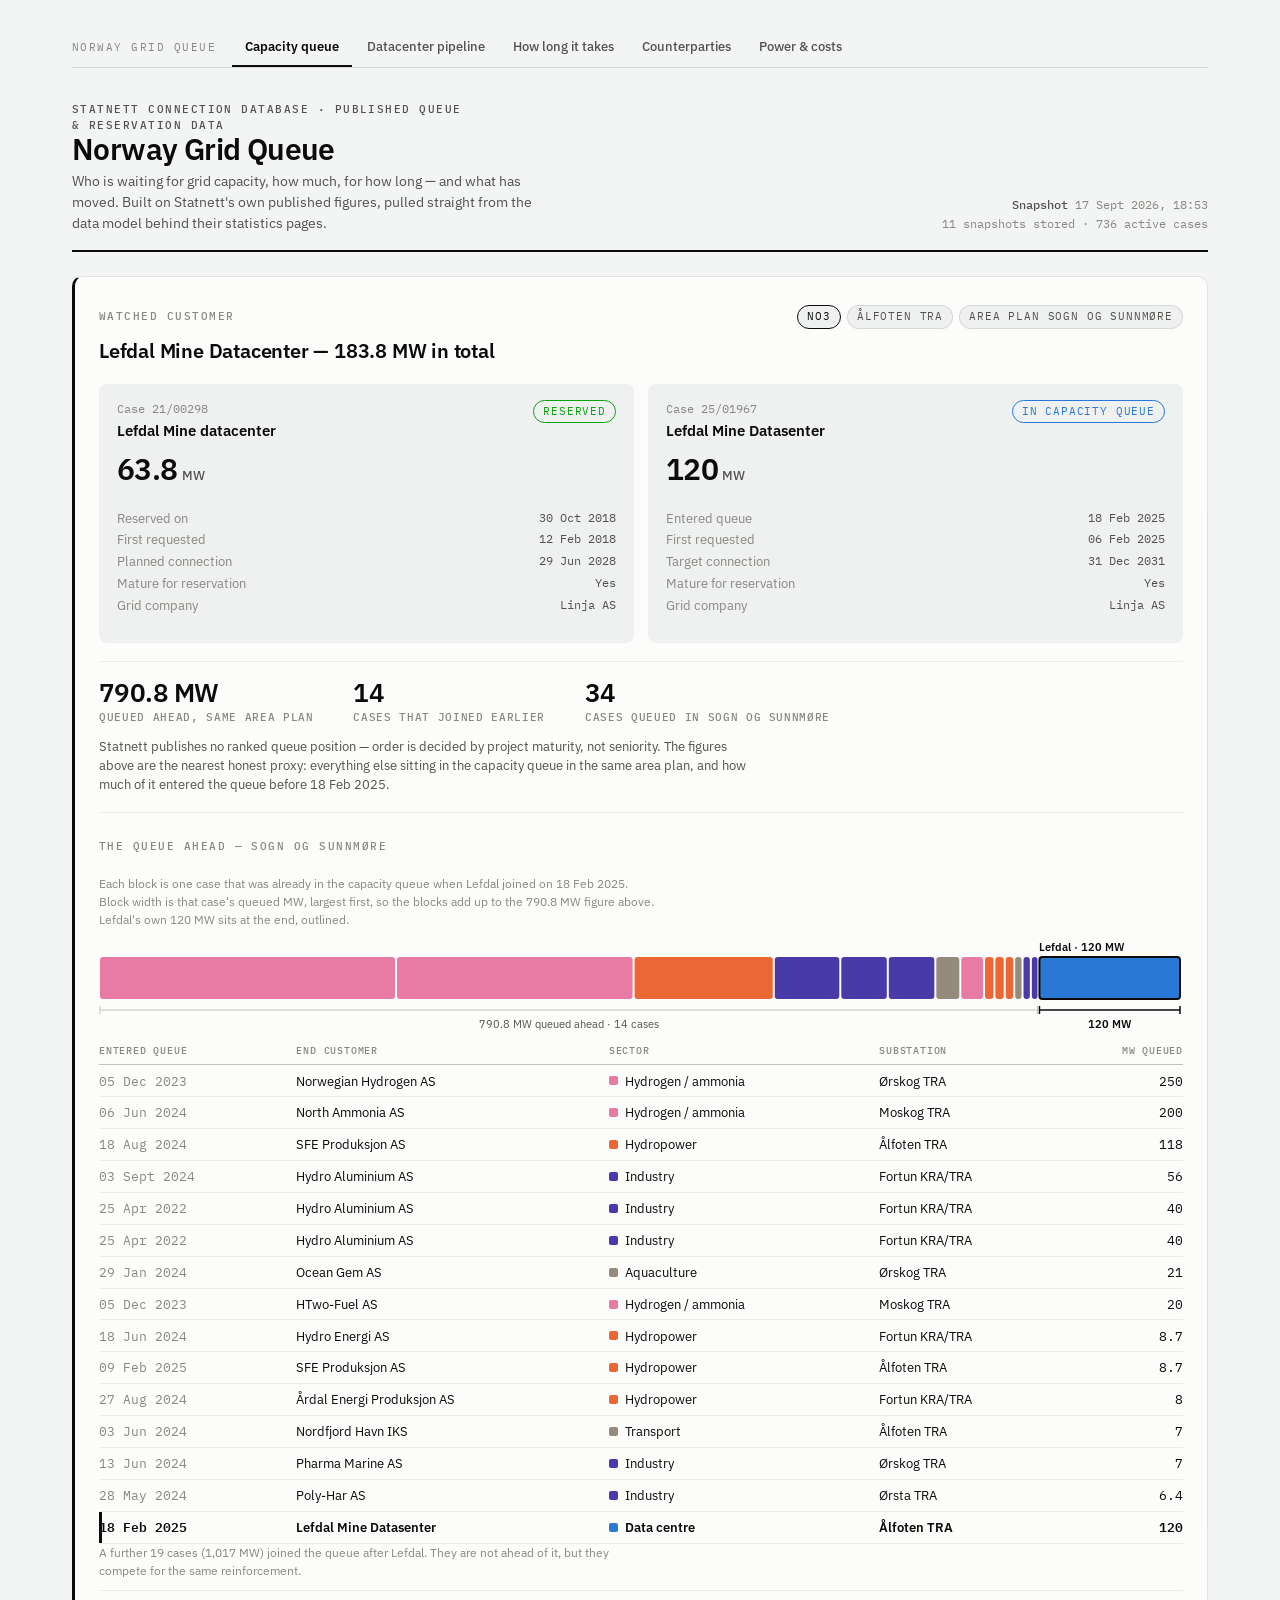
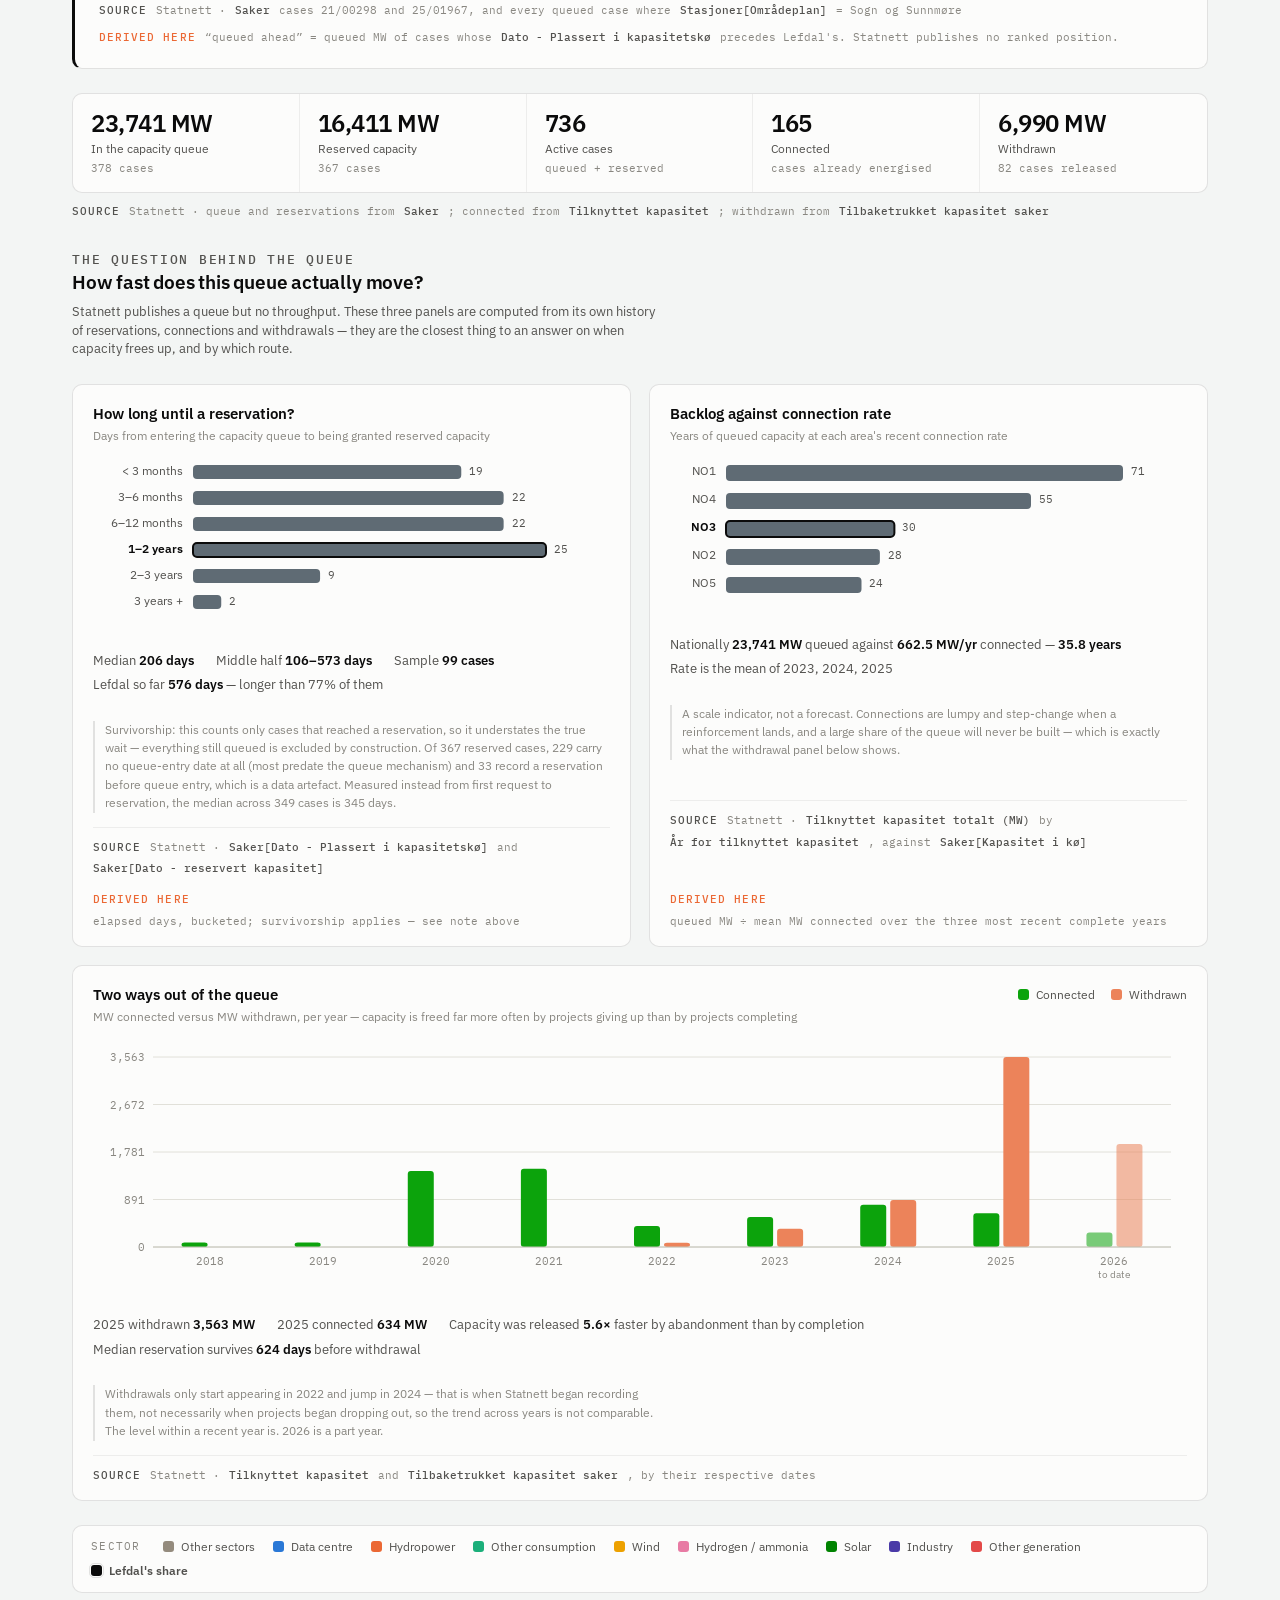
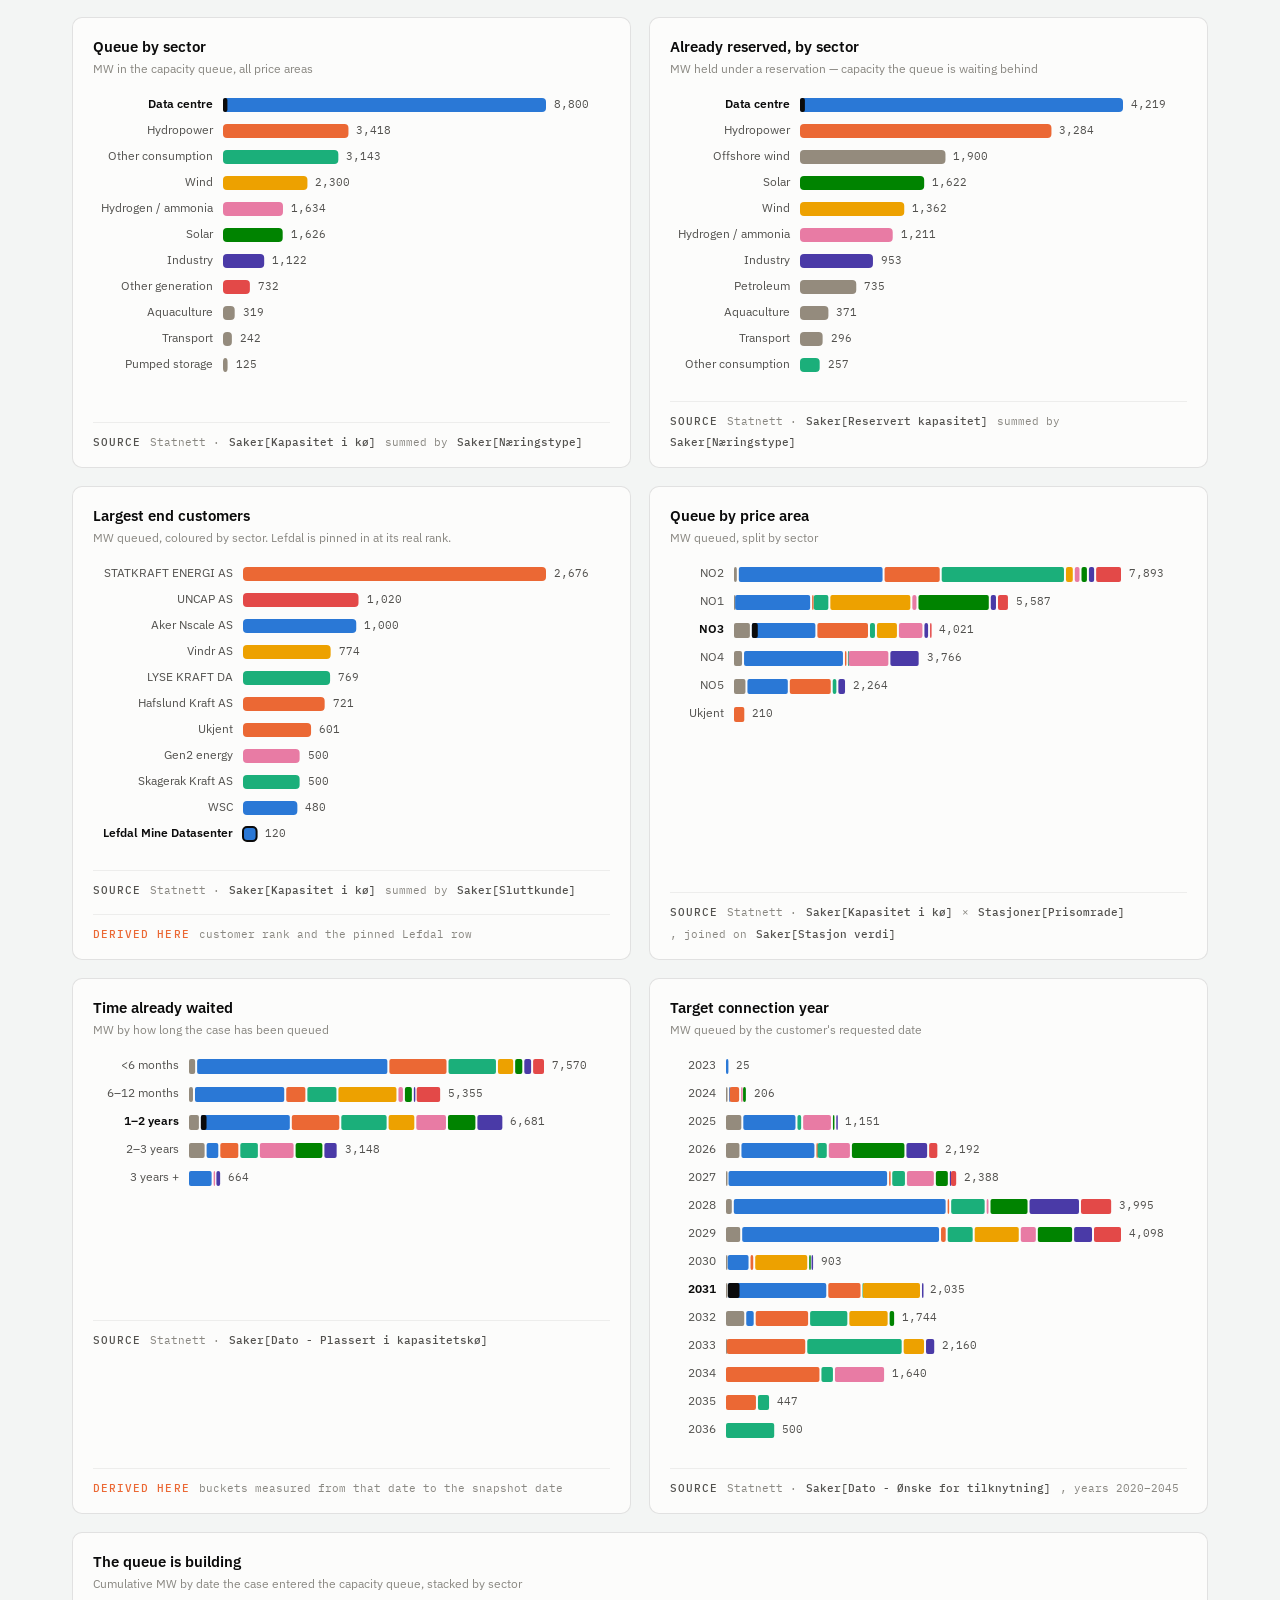
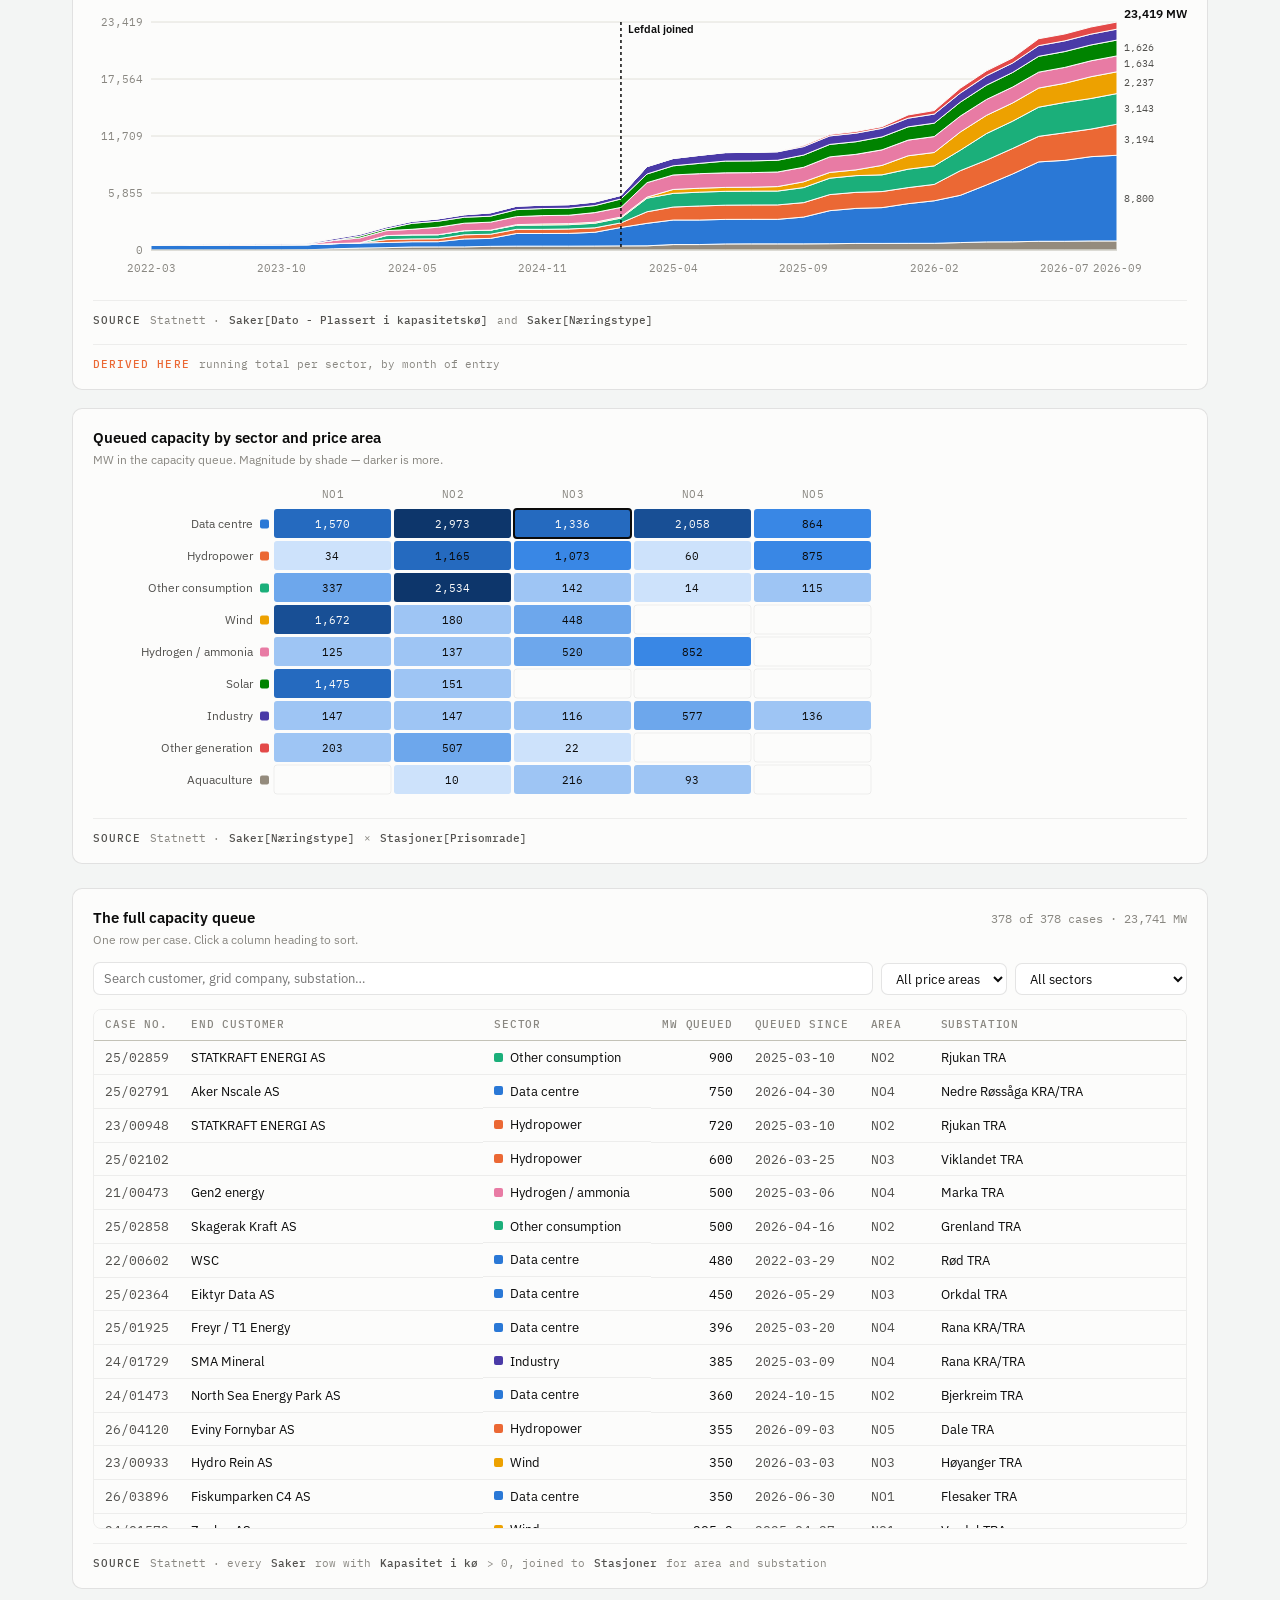
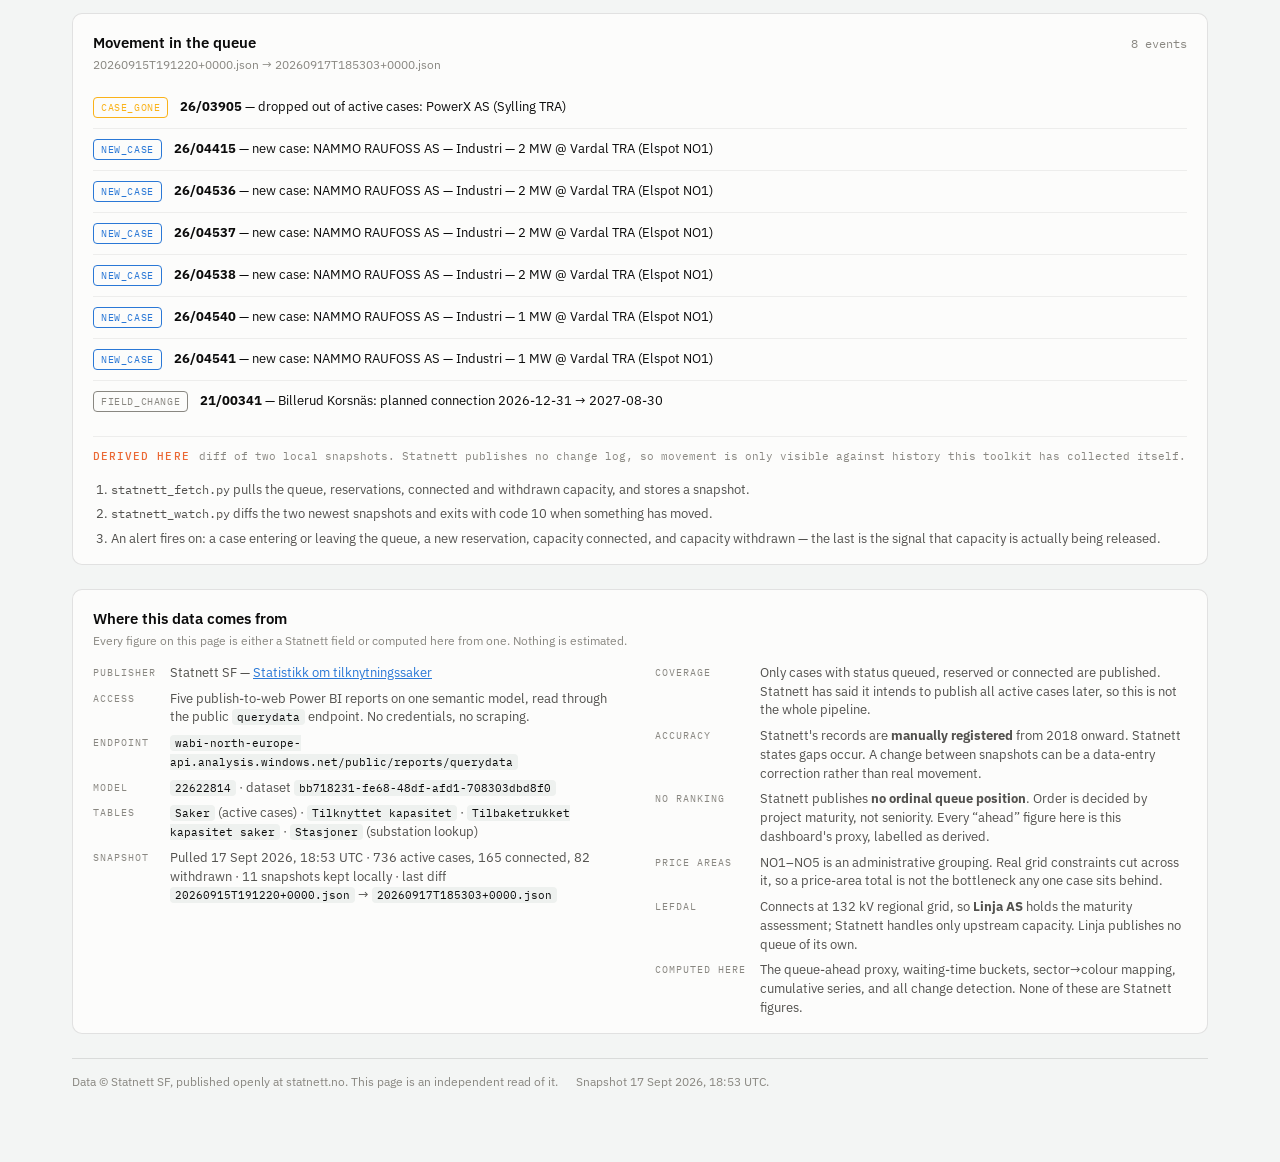
==== commit d16ae841: "2026-09-17: Nammo Raufoss 6 new cases; PowerX gone" ====
--- a/index.html
+++ b/index.html
@@ -456,7 +456,7 @@
 <div id="tip" aria-hidden="true"></div>
 
 <script>
-const DATA = {"fetched_utc": "2026-09-15T19:12:20+00:00", "n_snapshots": 10, "kpi": {"active_cases": 731, "queue_cases": 372, "queue_mw": 23731.0, "reserved_cases": 368, "reserved_mw": 16415.9, "connected_cases": 165, "withdrawn_cases": 82, "withdrawn_mw": 6990.0}, "sector_slots": [["Datasenter", 1], ["Vannkraft", 2], ["Annet forbruk", 3], ["Vindkraft", 4], ["Hydrogen/ammoniakk", 5], ["Solkraft", 6], ["Industri", 7], ["Annen produksjon", 8]], "sector_other": "Other", "by_area": [{"key": "NO2", "mw": 7892.7, "n": 85, "parts": {"Datasenter": 2972.5, "Industri": 147.3, "Hydrogen/ammoniakk": 137.0, "Vannkraft": 1165.4, "Annet forbruk": 2534.1, "Other": 98.2, "Annen produksjon": 507.0, "Solkraft": 151.2, "Vindkraft": 180.0}, "watch_mw": 0}, {"key": "NO1", "mw": 5576.9, "n": 128, "parts": {"Solkraft": 1475.0, "Hydrogen/ammoniakk": 125.0, "Vannkraft": 34.0, "Vindkraft": 1672.2, "Annet forbruk": 337.3, "Datasenter": 1570.0, "Industri": 136.5, "Other": 23.6, "Annen produksjon": 203.3}, "watch_mw": 0}, {"key": "NO3", "mw": 4021.1, "n": 58, "parts": {"Hydrogen/ammoniakk": 520.0, "Annet forbruk": 142.1, "Vindkraft": 448.0, "Other": 364.6, "Industri": 115.5, "Datasenter": 1335.8, "Vannkraft": 1073.1, "Annen produksjon": 22.0}, "watch_mw": 120}, {"key": "NO4", "mw": 3766.0, "n": 61, "parts": {"Hydrogen/ammoniakk": 852.0, "Other": 205.0, "Datasenter": 2057.9, "Industri": 576.9, "Vannkraft": 60.2, "Annet forbruk": 14.0}, "watch_mw": 0}, {"key": "NO5", "mw": 2264.4, "n": 39, "parts": {"Other": 274.0, "Vannkraft": 875.4, "Industri": 136.0, "Datasenter": 864.0, "Annet forbruk": 115.0}, "watch_mw": 0}, {"key": "Ukjent", "mw": 210, "n": 1, "parts": {"Vannkraft": 210.0}, "watch_mw": 0}], "by_sector": [{"key": "Datasenter", "mw": 8800.2, "n": 88, "parts": {"Datasenter": 8800.2}, "watch_mw": 120}, {"key": "Vannkraft", "mw": 3418.0, "n": 45, "parts": {"Vannkraft": 3418.0}, "watch_mw": 0}, {"key": "Annet forbruk", "mw": 3142.5, "n": 46, "parts": {"Annet forbruk": 3142.5}, "watch_mw": 0}, {"key": "Vindkraft", "mw": 2300.2, "n": 21, "parts": {"Vindkraft": 2300.2}, "watch_mw": 0}, {"key": "Hydrogen/ammoniakk", "mw": 1634, "n": 16, "parts": {"Hydrogen/ammoniakk": 1634.0}, "watch_mw": 0}, {"key": "Solkraft", "mw": 1626.2, "n": 54, "parts": {"Solkraft": 1626.2}, "watch_mw": 0}, {"key": "Industri", "mw": 1112.2, "n": 34, "parts": {"Industri": 1112.2}, "watch_mw": 0}, {"key": "Annen produksjon", "mw": 732.3, "n": 18, "parts": {"Annen produksjon": 732.3}, "watch_mw": 0}, {"key": "Oppdrettsnæring", "mw": 318.6, "n": 21, "parts": {"Other": 318.6}, "watch_mw": 0}, {"key": "Transport", "mw": 241.8, "n": 20, "parts": {"Other": 241.8}, "watch_mw": 0}, {"key": "Pumpekraftverk", "mw": 125, "n": 1, "parts": {"Other": 125.0}, "watch_mw": 0}, {"key": "Petroleum", "mw": 110, "n": 4, "parts": {"Other": 110.0}, "watch_mw": 0}, {"key": "Batteriproduksjon", "mw": 100, "n": 1, "parts": {"Other": 100.0}, "watch_mw": 0}, {"key": "Offshore vind", "mw": 40, "n": 1, "parts": {"Other": 40.0}, "watch_mw": 0}, {"key": "Batteri (uttak)", "mw": 15, "n": 1, "parts": {"Other": 15.0}, "watch_mw": 0}, {"key": "Batteri (innmating)", "mw": 15, "n": 1, "parts": {"Other": 15.0}, "watch_mw": 0}], "by_sector_reserved": [{"key": "Datasenter", "mw": 4219.0, "n": 60, "parts": {"Datasenter": 4219.0}, "watch_mw": 63.8}, {"key": "Vannkraft", "mw": 3284.4, "n": 65, "parts": {"Vannkraft": 3284.4}, "watch_mw": 0}, {"key": "Offshore vind", "mw": 1900, "n": 2, "parts": {"Other": 1900.0}, "watch_mw": 0}, {"key": "Solkraft", "mw": 1622.0, "n": 70, "parts": {"Solkraft": 1621.9}, "watch_mw": 0}, {"key": "Vindkraft", "mw": 1361.7, "n": 14, "parts": {"Vindkraft": 1361.7}, "watch_mw": 0}, {"key": "Hydrogen/ammoniakk", "mw": 1211.0, "n": 21, "parts": {"Hydrogen/ammoniakk": 1211.0}, "watch_mw": 0}, {"key": "Industri", "mw": 952.9, "n": 41, "parts": {"Industri": 952.9}, "watch_mw": 0}, {"key": "Petroleum", "mw": 735, "n": 7, "parts": {"Other": 735.0}, "watch_mw": 0}, {"key": "Oppdrettsnæring", "mw": 371.0, "n": 33, "parts": {"Other": 371.0}, "watch_mw": 0}, {"key": "Transport", "mw": 295.5, "n": 30, "parts": {"Other": 295.5}, "watch_mw": 0}, {"key": "Annet forbruk", "mw": 257.1, "n": 18, "parts": {"Annet forbruk": 257.1}, "watch_mw": 0}, {"key": "Batteriproduksjon", "mw": 88.5, "n": 1, "parts": {"Other": 88.5}, "watch_mw": 0}, {"key": "Annen produksjon", "mw": 69.9, "n": 5, "parts": {"Annen produksjon": 69.9}, "watch_mw": 0}, {"key": "Pumpekraftverk", "mw": 48, "n": 1, "parts": {"Other": 48.0}, "watch_mw": 0}], "by_company": [{"key": "STATKRAFT ENERGI AS", "sector": "Vannkraft", "mw": 2675.5, "n": 9, "parts": {"Vannkraft": 1326.5, "Vindkraft": 309.0, "Annet forbruk": 1040.0}, "watch_mw": 0}, {"key": "UNCAP AS", "sector": "Annen produksjon", "mw": 1020, "n": 10, "parts": {"Annen produksjon": 510.0, "Annet forbruk": 510.0}, "watch_mw": 0}, {"key": "Aker Nscale AS", "sector": "Datasenter", "mw": 1000, "n": 2, "parts": {"Datasenter": 1000.0}, "watch_mw": 0}, {"key": "Vindr AS", "sector": "Vindkraft", "mw": 774.0, "n": 13, "parts": {"Solkraft": 205.2, "Vindkraft": 568.8}, "watch_mw": 0}, {"key": "LYSE KRAFT DA", "sector": "Annet forbruk", "mw": 769, "n": 5, "parts": {"Vannkraft": 292.0, "Annet forbruk": 442.0, "Annen produksjon": 35.0}, "watch_mw": 0}, {"key": "Hafslund Kraft AS", "sector": "Vannkraft", "mw": 721.1, "n": 10, "parts": {"Vannkraft": 481.1, "Other": 125.0, "Annet forbruk": 115.0}, "watch_mw": 0}, {"key": "Ukjent", "sector": "Vannkraft", "mw": 601.0, "n": 2, "parts": {"Vannkraft": 601.0}, "watch_mw": 0}, {"key": "Gen2 energy", "sector": "Hydrogen/ammoniakk", "mw": 500, "n": 1, "parts": {"Hydrogen/ammoniakk": 500.0}, "watch_mw": 0}, {"key": "Skagerak Kraft AS", "sector": "Annet forbruk", "mw": 500, "n": 1, "parts": {"Annet forbruk": 500.0}, "watch_mw": 0}, {"key": "WSC", "sector": "Datasenter", "mw": 480, "n": 1, "parts": {"Datasenter": 480.0}, "watch_mw": 0}, {"key": "Eiktyr Data AS", "sector": "Datasenter", "mw": 450, "n": 1, "parts": {"Datasenter": 450.0}, "watch_mw": 0}, {"key": "Freyr / T1 Energy", "sector": "Datasenter", "mw": 396, "n": 1, "parts": {"Datasenter": 396.0}, "watch_mw": 0}, {"key": "Aaktik Digital AS", "sector": "Datasenter", "mw": 387, "n": 3, "parts": {"Datasenter": 387.0}, "watch_mw": 0}, {"key": "SMA Mineral", "sector": "Industri", "mw": 385, "n": 1, "parts": {"Industri": 385.0}, "watch_mw": 0}, {"key": "Hydro Rein AS", "sector": "Vindkraft", "mw": 382, "n": 2, "parts": {"Vindkraft": 350.0, "Solkraft": 32.0}, "watch_mw": 0}, {"key": "North Sea Energy Park AS", "sector": "Datasenter", "mw": 360, "n": 1, "parts": {"Datasenter": 360.0}, "watch_mw": 0}, {"key": "Eviny Fornybar AS", "sector": "Vannkraft", "mw": 355, "n": 1, "parts": {"Vannkraft": 355.0}, "watch_mw": 0}, {"key": "Lefdal Mine Datasenter", "sector": "Datasenter", "mw": 120, "n": 1, "parts": {"Datasenter": 120.0}, "watch_mw": 120, "pinned": true, "rank": 52, "of": 229}], "by_dso": [{"key": "Elvia As", "mw": 4478.8, "n": 117, "parts": {"Solkraft": 1439.4, "Vannkraft": 34.0, "Vindkraft": 1672.2, "Annet forbruk": 337.3, "Datasenter": 745.0, "Industri": 24.0, "Other": 23.6, "Annen produksjon": 203.3}, "watch_mw": 0}, {"key": "Linea AS", "mw": 2364, "n": 9, "parts": {"Hydrogen/ammoniakk": 510.0, "Other": 25.0, "Industri": 385.0, "Datasenter": 1436.0, "Vannkraft": 8.0}, "watch_mw": 0}, {"key": "Glitre Nett AS", "mw": 2283.8, "n": 30, "parts": {"Industri": 171.0, "Solkraft": 156.8, "Datasenter": 1325.0, "Hydrogen/ammoniakk": 40.0, "Annen produksjon": 292.0, "Annet forbruk": 299.0}, "watch_mw": 0}, {"key": "Statkraft Energi As", "mw": 1950, "n": 5, "parts": {"Vannkraft": 860.0, "Datasenter": 50.0, "Annet forbruk": 1040.0}, "watch_mw": 0}, {"key": "Linja AS", "mw": 1884.7, "n": 31, "parts": {"Hydrogen/ammoniakk": 520.0, "Vindkraft": 413.0, "Other": 99.0, "Industri": 149.4, "Vannkraft": 415.3, "Datasenter": 286.0, "Annet forbruk": 2.0}, "watch_mw": 120}, {"key": "Lede AS", "mw": 1501.6, "n": 27, "parts": {"Datasenter": 1159.5, "Hydrogen/ammoniakk": 59.0, "Industri": 39.0, "Annen produksjon": 30.0, "Annet forbruk": 95.0, "Solkraft": 30.0, "Other": 3.6, "Vannkraft": 5.5, "Vindkraft": 80.0}, "watch_mw": 0}, {"key": "Tensio AS", "mw": 1155.0, "n": 25, "parts": {"Annet forbruk": 140.1, "Other": 192.6, "Industri": 21.7, "Datasenter": 671.8, "Vannkraft": 71.8, "Annen produksjon": 22.0, "Vindkraft": 35.0}, "watch_mw": 0}, {"key": "Fagne AS", "mw": 958.9, "n": 13, "parts": {"Vannkraft": 217.9, "Industri": 32.0, "Hydrogen/ammoniakk": 25.0, "Datasenter": 415.0, "Vindkraft": 100.0, "Annen produksjon": 80.0, "Annet forbruk": 80.0, "Other": 9.0}, "watch_mw": 0}, {"key": "BKK AS", "mw": 821.2, "n": 18, "parts": {"Other": 159.0, "Vannkraft": 12.2, "Datasenter": 650.0}, "watch_mw": 0}, {"key": "Lyse Kraft DA", "mw": 699, "n": 3, "parts": {"Vannkraft": 292.0, "Annet forbruk": 407.0}, "watch_mw": 0}, {"key": "Lnett AS", "mw": 636.0, "n": 14, "parts": {"Datasenter": 368.0, "Other": 25.6, "Hydrogen/ammoniakk": 13.0, "Annet forbruk": 113.1, "Annen produksjon": 105.0, "Industri": 11.3}, "watch_mw": 0}, {"key": "Trønderenergi", "mw": 600, "n": 1, "parts": {"Vannkraft": 600.0}, "watch_mw": 0}, {"key": "Skagerak Kraft AS", "mw": 500, "n": 1, "parts": {"Annet forbruk": 500.0}, "watch_mw": 0}, {"key": "WS Computing AS", "mw": 480, "n": 1, "parts": {"Datasenter": 480.0}, "watch_mw": 0}], "by_plan": [{"key": "Telemark og Vestfold", "mw": 4652.2, "n": 37, "parts": {"Datasenter": 1814.5, "Hydrogen/ammoniakk": 59.0, "Vannkraft": 865.5, "Industri": 39.0, "Solkraft": 65.6, "Annet forbruk": 1635.0, "Annen produksjon": 30.0, "Other": 63.6, "Vindkraft": 80.0}, "watch_mw": 0}, {"key": "Innlandet", "mw": 3634.5, "n": 89, "parts": {"Solkraft": 1423.8, "Hydrogen/ammoniakk": 125.0, "Vannkraft": 41.2, "Vindkraft": 1427.4, "Annet forbruk": 141.3, "Industri": 27.5, "Datasenter": 382.0, "Annen produksjon": 66.3}, "watch_mw": 0}, {"key": "Bergen og Haugalandet", "mw": 2704.1, "n": 34, "parts": {"Other": 158.0, "Vannkraft": 667.1, "Annet forbruk": 487.0, "Industri": 32.0, "Hydrogen/ammoniakk": 25.0, "Datasenter": 1155.0, "Vindkraft": 100.0, "Annen produksjon": 80.0}, "watch_mw": 0}, {"key": "Helgeland og Salten", "mw": 2675.2, "n": 25, "parts": {"Hydrogen/ammoniakk": 575.0, "Other": 54.0, "Industri": 478.0, "Datasenter": 1533.0, "Vannkraft": 35.2}, "watch_mw": 0}, {"key": "Midt", "mw": 2368.4, "n": 36, "parts": {"Annet forbruk": 140.1, "Other": 305.6, "Industri": 106.7, "Datasenter": 1031.8, "Vannkraft": 677.2, "Hydrogen/ammoniakk": 50.0, "Annen produksjon": 22.0, "Vindkraft": 35.0}, "watch_mw": 0}, {"key": "Sør Rogaland og Agder", "mw": 2178.2, "n": 36, "parts": {"Industri": 76.3, "Datasenter": 1093.0, "Other": 25.6, "Hydrogen/ammoniakk": 53.0, "Annen produksjon": 397.0, "Annet forbruk": 412.1, "Solkraft": 121.2}, "watch_mw": 0}, {"key": "Sogn og Sunnmøre", "mw": 1927.7, "n": 34, "parts": {"Vannkraft": 434.3, "Hydrogen/ammoniakk": 470.0, "Vindkraft": 413.0, "Other": 59.0, "Industri": 149.4, "Datasenter": 400.0, "Annet forbruk": 2.0}, "watch_mw": 120}, {"key": "Hallingdal og Ringerike", "mw": 1317.5, "n": 15, "parts": {"Datasenter": 509.0, "Vannkraft": 462.5, "Industri": 106.0, "Other": 125.0, "Annet forbruk": 115.0}, "watch_mw": 0}, {"key": "Nord", "mw": 1080.2, "n": 34, "parts": {"Hydrogen/ammoniakk": 277.0, "Datasenter": 518.9, "Other": 151.0, "Industri": 94.3, "Vannkraft": 25.0, "Annet forbruk": 14.0}, "watch_mw": 0}, {"key": "Oslo, Akershus og Østfold", "mw": 983.0, "n": 31, "parts": {"Annet forbruk": 196.0, "Datasenter": 363.0, "Other": 23.6, "Vindkraft": 244.8, "Solkraft": 15.6, "Annen produksjon": 137.0, "Industri": 3.0}, "watch_mw": 0}, {"key": "Ukjent", "mw": 210, "n": 1, "parts": {"Vannkraft": 210.0}, "watch_mw": 0}], "matrix": {"sectors": ["Datasenter", "Vannkraft", "Annet forbruk", "Vindkraft", "Hydrogen/ammoniakk", "Solkraft", "Industri", "Annen produksjon", "Oppdrettsnæring"], "areas": ["NO1", "NO2", "NO3", "NO4", "NO5"], "values": [[1570.0, 2972.5, 1335.8, 2057.9, 864], [34.0, 1165.4, 1073.1, 60.2, 875.4], [337.3, 2534.1, 142.1, 14.0, 115], [1672.2, 180, 448, 0, 0], [125, 137, 520, 852, 0], [1475.0, 151.2, 0, 0, 0], [136.5, 147.3, 115.5, 576.9, 136], [203.3, 507, 22, 0, 0], [0, 10, 215.6, 93.0, 0]]}, "entry_cum": [{"m": "2022-03", "mw": 480.0, "cum": 480.0, "n": 1}, {"m": "2022-04", "mw": 80.0, "cum": 560.0, "n": 2}, {"m": "2022-09", "mw": 59.0, "cum": 619.0, "n": 1}, {"m": "2022-12", "mw": 20.0, "cum": 639.0, "n": 1}, {"m": "2023-04", "mw": 25.0, "cum": 664.0, "n": 1}, {"m": "2023-10", "mw": 10.0, "cum": 674.0, "n": 1}, {"m": "2023-11", "mw": 25.0, "cum": 699.0, "n": 3}, {"m": "2023-12", "mw": 470.2, "cum": 1169.2, "n": 6}, {"m": "2024-01", "mw": 441.3, "cum": 1610.5, "n": 7}, {"m": "2024-02", "mw": 745.6, "cum": 2356.1, "n": 5}, {"m": "2024-05", "mw": 584.6, "cum": 2940.7, "n": 23}, {"m": "2024-06", "mw": 254.7, "cum": 3195.4, "n": 5}, {"m": "2024-08", "mw": 421.0, "cum": 3616.4, "n": 6}, {"m": "2024-09", "mw": 196.0, "cum": 3812.4, "n": 4}, {"m": "2024-10", "mw": 683.6, "cum": 4496.0, "n": 12}, {"m": "2024-11", "mw": 108.2, "cum": 4604.2, "n": 4}, {"m": "2024-12", "mw": 49.5, "cum": 4653.7, "n": 4}, {"m": "2025-01", "mw": 274.0, "cum": 4927.7, "n": 8}, {"m": "2025-02", "mw": 681.3, "cum": 5609.0, "n": 15}, {"m": "2025-03", "mw": 2953.7, "cum": 8562.7, "n": 10}, {"m": "2025-04", "mw": 836.9, "cum": 9399.5, "n": 12}, {"m": "2025-05", "mw": 318.0, "cum": 9717.5, "n": 8}, {"m": "2025-06", "mw": 287.3, "cum": 10004.8, "n": 9}, {"m": "2025-07", "mw": 21.2, "cum": 10026.0, "n": 3}, {"m": "2025-08", "mw": 64.2, "cum": 10090.2, "n": 2}, {"m": "2025-09", "mw": 653.6, "cum": 10743.8, "n": 11}, {"m": "2025-10", "mw": 1116.2, "cum": 11860.0, "n": 16}, {"m": "2025-11", "mw": 310.0, "cum": 12170.0, "n": 11}, {"m": "2025-12", "mw": 496.6, "cum": 12666.6, "n": 7}, {"m": "2026-01", "mw": 1203.2, "cum": 13869.8, "n": 19}, {"m": "2026-02", "mw": 450.9, "cum": 14320.7, "n": 15}, {"m": "2026-03", "mw": 2302.3, "cum": 16623.1, "n": 33}, {"m": "2026-04", "mw": 1776.2, "cum": 18399.3, "n": 16}, {"m": "2026-05", "mw": 1324.5, "cum": 19723.8, "n": 27}, {"m": "2026-06", "mw": 1975.1, "cum": 21698.9, "n": 28}, {"m": "2026-07", "mw": 489.0, "cum": 22187.9, "n": 7}, {"m": "2026-08", "mw": 714.8, "cum": 22902.7, "n": 16}, {"m": "2026-09", "mw": 506.2, "cum": 23408.9, "n": 4}], "entry_stack": {"months": ["2022-03", "2022-04", "2022-09", "2022-12", "2023-04", "2023-10", "2023-11", "2023-12", "2024-01", "2024-02", "2024-05", "2024-06", "2024-08", "2024-09", "2024-10", "2024-11", "2024-12", "2025-01", "2025-02", "2025-03", "2025-04", "2025-05", "2025-06", "2025-07", "2025-08", "2025-09", "2025-10", "2025-11", "2025-12", "2026-01", "2026-02", "2026-03", "2026-04", "2026-05", "2026-06", "2026-07", "2026-08", "2026-09"], "series": [{"key": "Datasenter", "cum": [480.0, 480.0, 480.0, 500.0, 525.0, 525.0, 525.0, 525.0, 525.0, 531.0, 536.8, 536.8, 816.8, 816.8, 1300.8, 1300.8, 1308.8, 1415.8, 1892.8, 2311.5, 2520.5, 2520.5, 2520.5, 2520.5, 2520.5, 2755.5, 3395.5, 3595.5, 3675.5, 4076.5, 4366.5, 4855.5, 5846.5, 6968.7, 8153.7, 8313.7, 8655.2, 8800.2], "total": 8800.2}, {"key": "Vannkraft", "cum": [0.0, 0.0, 0.0, 0.0, 0.0, 0.0, 0.0, 0.0, 0.0, 292.0, 292.0, 300.7, 426.7, 426.7, 426.7, 426.7, 453.2, 453.2, 467.5, 1187.5, 1333.0, 1438.0, 1459.1, 1475.3, 1481.9, 1481.9, 1650.5, 1650.5, 1650.5, 1650.5, 1682.4, 2532.4, 2549.4, 2616.7, 2623.7, 2832.7, 2832.7, 3193.9], "total": 3193.9}, {"key": "Annet forbruk", "cum": [0.0, 0.0, 0.0, 0.0, 0.0, 0.0, 0.0, 10.1, 10.1, 417.1, 417.1, 417.1, 417.1, 417.1, 417.1, 442.1, 442.1, 472.1, 496.1, 1396.1, 1402.1, 1422.1, 1422.1, 1422.1, 1422.1, 1546.1, 1686.1, 1716.1, 1716.1, 1891.1, 1902.2, 2103.4, 2729.5, 2803.5, 2997.5, 3117.5, 3142.5, 3142.5], "total": 3142.5}, {"key": "Vindkraft", "cum": [0.0, 0.0, 0.0, 0.0, 0.0, 0.0, 0.0, 0.0, 0.0, 0.0, 0.0, 0.0, 0.0, 0.0, 65.0, 108.2, 108.2, 108.2, 108.2, 108.2, 403.4, 403.4, 403.4, 403.4, 461.0, 590.6, 590.6, 590.6, 972.2, 1376.2, 1376.2, 1870.2, 1870.2, 1870.2, 1963.2, 1963.2, 2237.2, 2237.2], "total": 2237.2}, {"key": "Hydrogen/ammoniakk", "cum": [0.0, 0.0, 59.0, 59.0, 59.0, 59.0, 59.0, 329.0, 506.0, 506.0, 571.0, 771.0, 771.0, 821.0, 821.0, 861.0, 861.0, 986.0, 986.0, 1486.0, 1486.0, 1496.0, 1496.0, 1496.0, 1496.0, 1496.0, 1596.0, 1596.0, 1596.0, 1609.0, 1634.0, 1634.0, 1634.0, 1634.0, 1634.0, 1634.0, 1634.0, 1634.0], "total": 1634.0}, {"key": "Solkraft", "cum": [0.0, 0.0, 0.0, 0.0, 0.0, 0.0, 0.0, 0.0, 188.3, 188.3, 613.7, 613.7, 613.7, 613.7, 720.7, 720.7, 720.7, 720.7, 866.7, 890.7, 941.9, 1057.9, 1206.1, 1206.1, 1206.1, 1251.1, 1281.7, 1294.1, 1329.1, 1361.7, 1375.4, 1431.4, 1467.0, 1497.0, 1626.2, 1626.2, 1626.2, 1626.2], "total": 1626.2}, {"key": "Industri", "cum": [0.0, 80.0, 80.0, 80.0, 80.0, 80.0, 93.0, 183.1, 183.1, 183.1, 199.5, 238.5, 250.5, 341.5, 349.5, 349.5, 364.5, 364.5, 368.5, 753.5, 753.5, 820.5, 873.5, 873.5, 873.5, 873.5, 874.5, 880.5, 880.5, 892.1, 934.1, 934.1, 970.6, 970.6, 1097.9, 1097.9, 1112.2, 1112.2], "total": 1112.2}, {"key": "Annen produksjon", "cum": [0.0, 0.0, 0.0, 0.0, 0.0, 0.0, 0.0, 0.0, 0.0, 0.0, 0.0, 0.0, 0.0, 0.0, 0.0, 0.0, 0.0, 0.0, 0.0, 0.0, 0.0, 0.0, 0.0, 0.0, 0.0, 120.0, 140.0, 170.0, 170.0, 330.0, 361.1, 500.3, 500.3, 522.3, 707.3, 707.3, 732.3, 732.3], "total": 732.3}, {"key": "Other", "cum": [0.0, 0.0, 0.0, 0.0, 0.0, 10.0, 22.0, 122.0, 198.0, 238.6, 310.6, 317.6, 320.6, 375.6, 395.2, 395.2, 395.2, 407.2, 423.2, 429.2, 559.2, 559.2, 624.2, 629.2, 629.2, 629.2, 645.2, 676.8, 676.8, 682.8, 688.8, 761.8, 831.8, 840.8, 895.4, 895.4, 930.4, 930.4], "total": 930.4}]}, "wish_years": [{"key": "2023", "mw": 25, "n": 1, "parts": {"Datasenter": 25.0}, "watch_mw": 0}, {"key": "2024", "mw": 206.1, "n": 9, "parts": {"Other": 33.0, "Hydrogen/ammoniakk": 20.0, "Solkraft": 29.1, "Datasenter": 6.0, "Vannkraft": 118.0}, "watch_mw": 0}, {"key": "2025", "mw": 1151.1, "n": 29, "parts": {"Datasenter": 561.8, "Other": 179.6, "Hydrogen/ammoniakk": 309.0, "Solkraft": 34.7, "Annet forbruk": 59.0, "Industri": 7.0}, "watch_mw": 0}, {"key": "2026", "mw": 2192.3, "n": 76, "parts": {"Industri": 235.7, "Solkraft": 565.5, "Hydrogen/ammoniakk": 240.0, "Other": 160.2, "Vannkraft": 12.2, "Datasenter": 777.7, "Annet forbruk": 116.0, "Annen produksjon": 85.0}, "watch_mw": 0}, {"key": "2027", "mw": 2387.7, "n": 46, "parts": {"Hydrogen/ammoniakk": 300.0, "Annet forbruk": 152.4, "Industri": 11.6, "Solkraft": 145.0, "Datasenter": 1666.0, "Other": 26.0, "Vannkraft": 32.5, "Annen produksjon": 54.2}, "watch_mw": 0}, {"key": "2028", "mw": 3995.3, "n": 71, "parts": {"Other": 81.0, "Industri": 533.6, "Solkraft": 404.9, "Datasenter": 2218.0, "Vannkraft": 36.7, "Hydrogen/ammoniakk": 40.0, "Annen produksjon": 313.1, "Annet forbruk": 368.1}, "watch_mw": 0}, {"key": "2029", "mw": 4093.5, "n": 55, "parts": {"Hydrogen/ammoniakk": 177.0, "Vindkraft": 478.0, "Other": 168.0, "Industri": 202.3, "Vannkraft": 69.0, "Datasenter": 2062.7, "Solkraft": 376.5, "Annet forbruk": 280.0, "Annen produksjon": 280.0}, "watch_mw": 0}, {"key": "2030", "mw": 899.4, "n": 16, "parts": {"Other": 18.6, "Vindkraft": 560.2, "Industri": 12.0, "Vannkraft": 48.6, "Solkraft": 24.0, "Datasenter": 236.0}, "watch_mw": 0}, {"key": "2031", "mw": 2033.0, "n": 20, "parts": {"Vindkraft": 612.0, "Datasenter": 1041.0, "Other": 20.0, "Annet forbruk": 5.0, "Vannkraft": 355.0}, "watch_mw": 120}, {"key": "2032", "mw": 1744.1, "n": 16, "parts": {"Vannkraft": 564.5, "Annet forbruk": 407.0, "Other": 210.0, "Datasenter": 98.0, "Vindkraft": 418.0, "Solkraft": 46.6}, "watch_mw": 0}, {"key": "2033", "mw": 2160.0, "n": 10, "parts": {"Vannkraft": 834.0, "Industri": 85.0, "Annet forbruk": 1000.0, "Vindkraft": 232.0, "Other": 9.0}, "watch_mw": 0}, {"key": "2034", "mw": 1640, "n": 6, "parts": {"Hydrogen/ammoniakk": 510.0, "Vannkraft": 990.0, "Annet forbruk": 140.0}, "watch_mw": 0}, {"key": "2035", "mw": 446.5, "n": 4, "parts": {"Vannkraft": 331.5, "Annet forbruk": 115.0}, "watch_mw": 0}, {"key": "2036", "mw": 500, "n": 1, "parts": {"Annet forbruk": 500.0}, "watch_mw": 0}], "wait": [{"key": "<6 months", "mw": 7589.8, "n": 105, "parts": {"Datasenter": 4098.7, "Vannkraft": 1261.5, "Industri": 178.1, "Solkraft": 194.8, "Annet forbruk": 1054.1, "Other": 203.6, "Annen produksjon": 232.0, "Vindkraft": 367.0}, "watch_mw": 0}, {"key": "6–12 months", "mw": 5325.2, "n": 97, "parts": {"Hydrogen/ammoniakk": 138.0, "Vindkraft": 1279.6, "Solkraft": 190.3, "Datasenter": 1946.0, "Other": 97.6, "Vannkraft": 450.5, "Industri": 60.6, "Annen produksjon": 500.3, "Annet forbruk": 662.3}, "watch_mw": 0}, {"key": "1–2 years", "mw": 6681.4, "n": 95, "parts": {"Industri": 532.0, "Hydrogen/ammoniakk": 675.0, "Other": 253.6, "Datasenter": 1938.7, "Vannkraft": 1055.2, "Solkraft": 627.4, "Vindkraft": 590.6, "Annet forbruk": 1009.0}, "watch_mw": 120}, {"key": "2–3 years", "mw": 3148.4, "n": 60, "parts": {"Hydrogen/ammoniakk": 762.0, "Solkraft": 613.7, "Annet forbruk": 417.1, "Other": 375.6, "Industri": 261.5, "Vannkraft": 426.7, "Datasenter": 291.8}, "watch_mw": 0}, {"key": "3 years +", "mw": 664, "n": 6, "parts": {"Datasenter": 525.0, "Hydrogen/ammoniakk": 59.0, "Industri": 80.0}, "watch_mw": 0}], "flow": {"wait": {"n": 99, "median": 206, "p25": 106, "p75": 573, "buckets": [{"key": "< 3 months", "n": 19}, {"key": "3–6 months", "n": 22}, {"key": "6–12 months", "n": 22}, {"key": "1–2 years", "n": 25}, {"key": "2–3 years", "n": 9}, {"key": "3 years +", "n": 2}], "excluded_no_queue_date": 230, "excluded_negative": 33, "reserved_total": 368, "request_n": 350, "request_median": 345, "watch_elapsed": 574, "watch_slower_than_pct": 77}, "per_year": [{"key": "2018", "connected": 85.4, "connected_n": 2, "withdrawn": 0.0, "withdrawn_n": 0, "partial": false}, {"key": "2019", "connected": 85.0, "connected_n": 4, "withdrawn": 0.0, "withdrawn_n": 0, "partial": false}, {"key": "2020", "connected": 1427.0, "connected_n": 17, "withdrawn": 0.0, "withdrawn_n": 0, "partial": false}, {"key": "2021", "connected": 1467.8, "connected_n": 21, "withdrawn": 0.0, "withdrawn_n": 0, "partial": false}, {"key": "2022", "connected": 394.9, "connected_n": 27, "withdrawn": 80.0, "withdrawn_n": 1, "partial": false}, {"key": "2023", "connected": 560.2, "connected_n": 29, "withdrawn": 344.0, "withdrawn_n": 2, "partial": false}, {"key": "2024", "connected": 793.4, "connected_n": 17, "withdrawn": 880.5, "withdrawn_n": 21, "partial": false}, {"key": "2025", "connected": 633.9, "connected_n": 35, "withdrawn": 3562.5, "withdrawn_n": 27, "partial": false}, {"key": "2026", "connected": 274.2, "connected_n": 12, "withdrawn": 1932.0, "withdrawn_n": 28, "partial": true}], "partial_year": "2026", "rate_years": ["2025", "2024", "2023"], "backlog": [{"key": "NO1", "queue_mw": 5576.9, "rate": 78.5, "years": 71.0, "withdrawn_mw": 507.4, "watch": false}, {"key": "NO2", "queue_mw": 7892.7, "rate": 285.6, "years": 27.6, "withdrawn_mw": 4136.5, "watch": false}, {"key": "NO3", "queue_mw": 4021.1, "rate": 133.1, "years": 30.2, "withdrawn_mw": 457.7, "watch": true}, {"key": "NO4", "queue_mw": 3766.0, "rate": 68.8, "years": 54.7, "withdrawn_mw": 1750.2, "watch": false}, {"key": "NO5", "queue_mw": 2264.4, "rate": 93.2, "years": 24.3, "withdrawn_mw": 138.2, "watch": false}], "national": {"queue_mw": 23731.0, "rate": 662.5, "years": 35.8}, "held": {"n": 69, "median": 624, "p75": 1028}, "withdrawn_sectors": [{"key": "Hydrogen/ammoniakk", "mw": 2103, "n": 10, "parts": {"Hydrogen/ammoniakk": 2103.0}, "watch_mw": 0}, {"key": "Industri", "mw": 1556.0, "n": 19, "parts": {"Industri": 1556.0}, "watch_mw": 0}, {"key": "Offshore vind", "mw": 1000, "n": 1, "parts": {"Other": 1000.0}, "watch_mw": 0}, {"key": "Petroleum", "mw": 701, "n": 7, "parts": {"Other": 701.0}, "watch_mw": 0}, {"key": "Batteriproduksjon", "mw": 391.5, "n": 4, "parts": {"Other": 391.5}, "watch_mw": 0}, {"key": "Datasenter", "mw": 315, "n": 7, "parts": {"Datasenter": 315.0}, "watch_mw": 0}, {"key": "Solkraft", "mw": 309.7, "n": 17, "parts": {"Solkraft": 309.7}, "watch_mw": 0}, {"key": "Vindkraft", "mw": 275, "n": 3, "parts": {"Vindkraft": 275.0}, "watch_mw": 0}, {"key": "Vannkraft", "mw": 205.0, "n": 6, "parts": {"Vannkraft": 205.0}, "watch_mw": 0}, {"key": "Annet forbruk", "mw": 70, "n": 1, "parts": {"Annet forbruk": 70.0}, "watch_mw": 0}, {"key": "Transport", "mw": 40.2, "n": 4, "parts": {"Other": 40.2}, "watch_mw": 0}, {"key": "Oppdrettsnæring", "mw": 23.6, "n": 3, "parts": {"Other": 23.6}, "watch_mw": 0}]}, "watch": {"name": "Lefdal", "cases": [{"Saksnr.": "21/00298", "Sluttkunde": "Lefdal Mine datacenter", "Statnetts kunde": "Linja AS", "Næringstype": "Datasenter", "Tilstand": "Aktiv", "Forbruk / produksjon": "Forbruk", "Dato - forespurt kapasitet": "2018-02-12", "Planlagt dato for tilknytning ved reservasjonstidspunkt": "2028-06-29", "Reservert kapasitet": 63.8, "Reservert volum i dagens nett (MW)": 63.8, "Sak moden for reservasjon": "Ja", "Dato - reservert kapasitet": "2018-10-30", "Statnetts stasjon navn": "Ålfoten TRA", "Stasjon verdi": "ca84c2ec-a4b8-eb11-8236-000d3ab5160b", "Behandles av Statnett": 1, "Stasjon Fylke": "Vestland", "Stasjon Område": "Midt", "Stasjon Områdeplan": "Sogn og Sunnmøre", "Stasjon Prisomrade": "Elspot NO3", "Stasjon Stasjon": "Ålfoten TRA"}, {"Saksnr.": "25/01967", "Sluttkunde": "Lefdal Mine Datasenter", "Statnetts kunde": "Linja AS", "Næringstype": "Datasenter", "Tilstand": "Aktiv", "Forbruk / produksjon": "Forbruk", "Kapasitet i kø": 120, "Kapasitetskø (MW)": 120, "Dato - Plassert i kapasitetskø": "2025-02-18", "Dato - forespurt kapasitet": "2025-02-06", "Dato - Ønske for tilknytning": "2031-12-31", "Sak moden for reservasjon": "Ja", "Statnetts stasjon navn": "Ålfoten TRA", "Stasjon verdi": "ca84c2ec-a4b8-eb11-8236-000d3ab5160b", "Behandles av Statnett": 1, "Stasjon Fylke": "Vestland", "Stasjon Område": "Midt", "Stasjon Områdeplan": "Sogn og Sunnmøre", "Stasjon Prisomrade": "Elspot NO3", "Stasjon Stasjon": "Ålfoten TRA"}], "queue_date": "2025-02-18", "areaplan": ["Sogn og Sunnmøre"], "station": ["Ålfoten TRA"], "price_area": ["NO3"], "mw_ahead_same_plan": 790.8, "peers": [{"sluttkunde": "Hydro Aluminium AS", "sector": "Industri", "mw": 40, "date": "2022-04-25", "station": "Fortun KRA/TRA", "dso": "Linja AS", "wish": "2029-01-30", "watch": false, "earlier": true}, {"sluttkunde": "Hydro Aluminium AS", "sector": "Industri", "mw": 40, "date": "2022-04-25", "station": "Fortun KRA/TRA", "dso": "Linja AS", "wish": "2028-01-30", "watch": false, "earlier": true}, {"sluttkunde": "Norwegian Hydrogen AS", "sector": "Hydrogen/ammoniakk", "mw": 250, "date": "2023-12-05", "station": "Ørskog TRA", "dso": "Linja AS", "wish": "2025-12-30", "watch": false, "earlier": true}, {"sluttkunde": "HTwo-Fuel AS", "sector": "Hydrogen/ammoniakk", "mw": 20, "date": "2023-12-05", "station": "Moskog TRA", "dso": "Linja AS", "wish": "2024-08-29", "watch": false, "earlier": true}, {"sluttkunde": "Ocean Gem AS", "sector": "Oppdrettsnæring", "mw": 21, "date": "2024-01-29", "station": "Ørskog TRA", "dso": "Linja AS", "wish": "2027-06-30", "watch": false, "earlier": true}, {"sluttkunde": "Poly-Har AS", "sector": "Industri", "mw": 6.4, "date": "2024-05-28", "station": "Ørsta TRA", "dso": "Linja AS", "wish": "2026-05-31", "watch": false, "earlier": true}, {"sluttkunde": "Nordfjord Havn IKS", "sector": "Transport", "mw": 7, "date": "2024-06-03", "station": "Ålfoten TRA", "dso": "Linja AS", "wish": "2026-05-31", "watch": false, "earlier": true}, {"sluttkunde": "North Ammonia AS", "sector": "Hydrogen/ammoniakk", "mw": 200, "date": "2024-06-06", "station": "Moskog TRA", "dso": "Linja AS", "wish": "2027-01-03", "watch": false, "earlier": true}, {"sluttkunde": "Pharma Marine AS", "sector": "Industri", "mw": 7, "date": "2024-06-13", "station": "Ørskog TRA", "dso": "Linja AS", "wish": "2025-12-31", "watch": false, "earlier": true}, {"sluttkunde": "Hydro Energi AS", "sector": "Vannkraft", "mw": 8.7, "date": "2024-06-18", "station": "Fortun KRA/TRA", "dso": "Linja AS", "wish": "2029-07-31", "watch": false, "earlier": true}, {"sluttkunde": "SFE Produksjon AS", "sector": "Vannkraft", "mw": 118, "date": "2024-08-18", "station": "Ålfoten TRA", "dso": "Linja AS", "wish": "2024-12-30", "watch": false, "earlier": true}, {"sluttkunde": "Årdal Energi Produksjon AS", "sector": "Vannkraft", "mw": 8, "date": "2024-08-27", "station": "Fortun KRA/TRA", "dso": "Linja AS", "wish": "2030-01-30", "watch": false, "earlier": true}, {"sluttkunde": "Hydro Aluminium AS", "sector": "Industri", "mw": 56, "date": "2024-09-03", "station": "Fortun KRA/TRA", "dso": "Linja AS", "wish": "2029-12-30", "watch": false, "earlier": true}, {"sluttkunde": "SFE Produksjon AS", "sector": "Vannkraft", "mw": 8.7, "date": "2025-02-09", "station": "Ålfoten TRA", "dso": "Linja AS", "wish": "2027-06-30", "watch": false, "earlier": true}, {"sluttkunde": "Lefdal Mine Datasenter", "sector": "Datasenter", "mw": 120, "date": "2025-02-18", "station": "Ålfoten TRA", "dso": "Linja AS", "wish": "2031-12-31", "watch": true, "earlier": false}, {"sluttkunde": "Smart Salmon Foods AS", "sector": "Oppdrettsnæring", "mw": 6, "date": "2025-03-26", "station": "Ålfoten TRA", "dso": "Linja AS", "wish": "2028-03-31", "watch": false, "earlier": false}, {"sluttkunde": "Småkraft AS", "sector": "Vannkraft", "mw": 5.5, "date": "2025-04-10", "station": "Ålfoten TRA", "dso": "Linja AS", "wish": "2028-03-31", "watch": false, "earlier": false}, {"sluttkunde": "Årdal Energi Produksjon AS", "sector": "Vannkraft", "mw": 9, "date": "2025-07-03", "station": "Fortun KRA/TRA", "dso": "Linja AS", "wish": "2028-10-30", "watch": false, "earlier": false}, {"sluttkunde": "TITAN GROUP AS", "sector": "Datasenter", "mw": 80, "date": "2025-11-26", "station": "Moskog TRA", "dso": "BKK AS", "wish": "2026-10-01", "watch": false, "earlier": false}, {"sluttkunde": "Hydro Rein AS", "sector": "Vindkraft", "mw": 350, "date": "2026-03-03", "station": "Høyanger TRA", "dso": "Linja AS", "wish": "2029-12-30", "watch": false, "earlier": false}, {"sluttkunde": "STATKRAFT ENERGI AS", "sector": "Vannkraft", "mw": 250, "date": "2026-03-03", "station": "Høyanger TRA", "dso": "Linja AS", "wish": "2034-03-31", "watch": false, "earlier": false}, {"sluttkunde": "Bue Salmon AS", "sector": "Oppdrettsnæring", "mw": 20, "date": "2026-03-10", "station": "Moskog TRA", "dso": "BKK AS", "wish": "2031-01-01", "watch": false, "earlier": false}, {"sluttkunde": "ARCEM DC 16 AS", "sector": "Datasenter", "mw": 40, "date": "2026-03-21", "station": "Moskog TRA", "dso": "BKK AS", "wish": "2029-10-01", "watch": false, "earlier": false}, {"sluttkunde": "Årdal Kraftproduksjon AS", "sector": "Vannkraft", "mw": 9.6, "date": "2026-04-13", "station": "Sogndal TRA", "dso": "Sygnir AS", "wish": "2030-11-29", "watch": false, "earlier": false}, {"sluttkunde": "Småkraft AS", "sector": "Vannkraft", "mw": 7.4, "date": "2026-04-29", "station": "Sogndal TRA", "dso": "Sygnir AS", "wish": "2028-06-29", "watch": false, "earlier": false}, {"sluttkunde": "VANGSNES UTVIKLING AS", "sector": "Datasenter", "mw": 90, "date": "2026-05-08", "station": "Sogndal TRA", "dso": "Sygnir AS", "wish": "2031-01-01", "watch": false, "earlier": false}, {"sluttkunde": "VARD GROUP AS", "sector": "Annet forbruk", "mw": 2, "date": "2026-05-20", "station": "Giskemo TRA", "dso": "Linja AS", "wish": "2028-04-01", "watch": false, "earlier": false}, {"sluttkunde": "STATKRAFT ENERGI AS", "sector": "Vannkraft", "mw": 6.5, "date": "2026-05-29", "station": "Høyanger TRA", "dso": "Hydro Aluminium As", "wish": "2035-07-01", "watch": false, "earlier": false}, {"sluttkunde": "FJORDCORE ÅLESUND AS", "sector": "Datasenter", "mw": 20, "date": "2026-07-01", "station": "Giskemo TRA", "dso": "Linja AS", "wish": "2026-10-01", "watch": false, "earlier": false}, {"sluttkunde": "MAGNORA ASA", "sector": "Datasenter", "mw": 50, "date": "2026-07-13", "station": "Moskog TRA", "dso": "Linja AS", "wish": "2028-10-01", "watch": false, "earlier": false}, {"sluttkunde": "KYSTVERKET", "sector": "Transport", "mw": 5.0, "date": "2026-08-24", "station": "Ålfoten TRA", "dso": "Linja AS", "wish": "2026-07-01", "watch": false, "earlier": false}, {"sluttkunde": null, "sector": "Vannkraft", "mw": 1.0, "date": null, "station": "Leirdøla (LEX) TRA", "dso": "Sygnir AS", "wish": null, "watch": false, "earlier": false}, {"sluttkunde": "Offerdal Kraftverk AS", "sector": "Vannkraft", "mw": 2, "date": null, "station": "Fortun KRA/TRA", "dso": "Linja AS", "wish": "2028-03-30", "watch": false, "earlier": false}, {"sluttkunde": "GULESLETTENE VINDKRAFT AS", "sector": "Vindkraft", "mw": 63, "date": null, "station": "Ålfoten TRA", "dso": "Linja AS", "wish": "2029-01-01", "watch": false, "earlier": false}], "sector": "Datasenter", "area": "NO3", "matrix_sector": "Datasenter"}, "no3": [{"saksnr": "25/02102", "sluttkunde": null, "dso": "Trønderenergi", "sector": "Vannkraft", "mw": 600, "date": "2026-03-25", "station": "Viklandet TRA", "plan": "Midt", "wish": "2034-01-01", "fylke": "Møre og Romsdal"}, {"saksnr": "25/02364", "sluttkunde": "Eiktyr Data AS", "dso": "Tensio AS", "sector": "Datasenter", "mw": 450, "date": "2026-05-29", "station": "Orkdal TRA", "plan": "Midt", "wish": "2028-04-17", "fylke": "Trøndelag"}, {"saksnr": "23/00933", "sluttkunde": "Hydro Rein AS", "dso": "Linja AS", "sector": "Vindkraft", "mw": 350, "date": "2026-03-03", "station": "Høyanger TRA", "plan": "Sogn og Sunnmøre", "wish": "2029-12-30", "fylke": "Vestland"}, {"saksnr": "23/00826", "sluttkunde": "Norwegian Hydrogen AS", "dso": "Linja AS", "sector": "Hydrogen/ammoniakk", "mw": 250, "date": "2023-12-05", "station": "Ørskog TRA", "plan": "Sogn og Sunnmøre", "wish": "2025-12-30", "fylke": "Møre og Romsdal"}, {"saksnr": "25/02358", "sluttkunde": "STATKRAFT ENERGI AS", "dso": "Linja AS", "sector": "Vannkraft", "mw": 250, "date": "2026-03-03", "station": "Høyanger TRA", "plan": "Sogn og Sunnmøre", "wish": "2034-03-31", "fylke": "Vestland"}, {"saksnr": "23/00863", "sluttkunde": "North Ammonia AS", "dso": "Linja AS", "sector": "Hydrogen/ammoniakk", "mw": 200, "date": "2024-06-06", "station": "Moskog TRA", "plan": "Sogn og Sunnmøre", "wish": "2027-01-03", "fylke": "Vestland"}, {"saksnr": "24/01661", "sluttkunde": "Verne Norway AS", "dso": "Tensio AS", "sector": "Datasenter", "mw": 180, "date": "2024-08-27", "station": "Eidum TRA", "plan": "Midt", "wish": "2027-12-31", "fylke": "Trøndelag"}, {"saksnr": "25/01967", "sluttkunde": "Lefdal Mine Datasenter", "dso": "Linja AS", "sector": "Datasenter", "mw": 120, "date": "2025-02-18", "station": "Ålfoten TRA", "plan": "Sogn og Sunnmøre", "wish": "2031-12-31", "fylke": "Vestland"}, {"saksnr": "24/01745", "sluttkunde": "SFE Produksjon AS", "dso": "Linja AS", "sector": "Vannkraft", "mw": 118, "date": "2024-08-18", "station": "Ålfoten TRA", "plan": "Sogn og Sunnmøre", "wish": "2024-12-30", "fylke": "Vestland"}, {"saksnr": "23/00977", "sluttkunde": "Ellinor Batteries AS", "dso": "Tensio AS", "sector": "Batteriproduksjon", "mw": 100, "date": "2023-12-06", "station": "Orkdal TRA", "plan": "Midt", "wish": "2025-12-30", "fylke": "Trøndelag"}, {"saksnr": "25/02303", "sluttkunde": "Driva Kraft DA", "dso": "Tensio AS", "sector": "Annet forbruk", "mw": 100, "date": "2026-04-19", "station": "Aura KRA/TRA", "plan": "Midt", "wish": "2033-12-31", "fylke": "Møre og Romsdal"}, {"saksnr": "26/04105", "sluttkunde": "MAGNORA SCALE SURNADAL AS", "dso": "Linja AS", "sector": "Datasenter", "mw": 96, "date": "2026-05-29", "station": "Surna", "plan": "Midt", "wish": "2030-04-01", "fylke": "Møre og Romsdal"}, {"saksnr": "26/03099", "sluttkunde": "MAGNORA SCALE AVERØYA AS", "dso": "Mellom AS", "sector": "Datasenter", "mw": 94, "date": "2026-04-15", "station": "Viklandet TRA", "plan": "Midt", "wish": "2028-01-01", "fylke": "Møre og Romsdal"}, {"saksnr": "26/03096", "sluttkunde": "Salfjord AS", "dso": "Mellom AS", "sector": "Datasenter", "mw": 90, "date": "2026-02-11", "station": "Surna", "plan": "Midt", "wish": "2028-04-01", "fylke": "Møre og Romsdal"}, {"saksnr": "23/01121", "sluttkunde": "Hydro Aluminium AS", "dso": "Hydro Aluminium As", "sector": "Industri", "mw": 85, "date": "2023-12-06", "station": "Aura KRA/TRA", "plan": "Midt", "wish": "2033-12-30", "fylke": "Møre og Romsdal"}, {"saksnr": "25/02600", "sluttkunde": "TITAN GROUP AS", "dso": "BKK AS", "sector": "Datasenter", "mw": 80, "date": "2025-11-26", "station": "Moskog TRA", "plan": "Sogn og Sunnmøre", "wish": "2026-10-01", "fylke": "Vestland"}, {"saksnr": "26/03261", "sluttkunde": "GULESLETTENE VINDKRAFT AS", "dso": "Linja AS", "sector": "Vindkraft", "mw": 63, "date": null, "station": "Ålfoten TRA", "plan": "Sogn og Sunnmøre", "wish": "2029-01-01", "fylke": "Vestland"}, {"saksnr": "24/01739", "sluttkunde": "Salfjord AS", "dso": "Mellom AS", "sector": "Oppdrettsnæring", "mw": 55, "date": "2024-09-05", "station": "Surna", "plan": "Midt", "wish": "2032-08-31", "fylke": "Møre og Romsdal"}, {"saksnr": "24/01740", "sluttkunde": "Green H AS", "dso": "Linja AS", "sector": "Hydrogen/ammoniakk", "mw": 50, "date": "2024-09-05", "station": "Viklandet TRA", "plan": "Midt", "wish": "2026-12-01", "fylke": "Møre og Romsdal"}, {"saksnr": "26/03395", "sluttkunde": "MAGNORA ASA", "dso": "Linja AS", "sector": "Datasenter", "mw": 50, "date": "2026-07-13", "station": "Moskog TRA", "plan": "Sogn og Sunnmøre", "wish": "2028-10-01", "fylke": "Vestland"}, {"saksnr": "26/03846", "sluttkunde": "NODC 100 AS", "dso": "Elinett AS", "sector": "Datasenter", "mw": 50, "date": "2026-06-01", "station": "Fræna TRA", "plan": "Midt", "wish": "2032-04-01", "fylke": "Møre og Romsdal"}, {"saksnr": "24/01507", "sluttkunde": "ECO Seafood AS", "dso": "Tensio AS", "sector": "Oppdrettsnæring", "mw": 40.6, "date": "2024-02-05", "station": "Namsos TRA", "plan": "Midt", "wish": "2026-08-31", "fylke": "Trøndelag"}, {"saksnr": "23/01018", "sluttkunde": "BIO3", "dso": "Linja AS", "sector": "Oppdrettsnæring", "mw": 40, "date": "2024-01-30", "station": "Viklandet TRA", "plan": "Midt", "wish": "2025-06-29", "fylke": "Møre og Romsdal"}, {"saksnr": "25/02605", "sluttkunde": "ARCEM DC 16 AS", "dso": "BKK AS", "sector": "Datasenter", "mw": 40, "date": "2026-03-21", "station": "Moskog TRA", "plan": "Sogn og Sunnmøre", "wish": "2029-10-01", "fylke": "Vestland"}, {"saksnr": "26/03730", "sluttkunde": "STATKRAFT ENERGI AS", "dso": "Tensio AS", "sector": "Vindkraft", "mw": 35, "date": "2026-06-12", "station": "Snilldal Transformatorstasjon TRA", "plan": "Midt", "wish": "2030-10-01", "fylke": "Trøndelag"}, {"saksnr": "25/02719", "sluttkunde": "NPG HOLDING AS", "dso": "Tensio AS", "sector": "Datasenter", "mw": 30, "date": "2026-08-03", "station": "Orkdal TRA", "plan": "Midt", "wish": "2027-10-01", "fylke": "Trøndelag"}, {"saksnr": "26/03976", "sluttkunde": "NFH 260353 AS", "dso": "Mellom AS", "sector": "Datasenter", "mw": 30, "date": "2026-05-20", "station": "Surna", "plan": "Midt", "wish": "2027-04-01", "fylke": "Møre og Romsdal"}, {"saksnr": "24/01604", "sluttkunde": "Trøndelag Fylkeskommune", "dso": "Tensio AS", "sector": "Transport", "mw": 25, "date": "2024-05-08", "station": "Klæbu TRA", "plan": "Midt", "wish": "2029-03-01", "fylke": "Trøndelag"}, {"saksnr": "25/02039", "sluttkunde": " Clemens Kraft", "dso": "Tensio AS", "sector": "Vannkraft", "mw": 24, "date": "2026-02-27", "station": "Eidum TRA", "plan": "Midt", "wish": "2030-01-01", "fylke": "Trøndelag"}, {"saksnr": "25/02939", "sluttkunde": "NTE ENERGI AS", "dso": "Tensio AS", "sector": "Vannkraft", "mw": 22, "date": "2026-05-28", "station": "Verdal TRA", "plan": "Midt", "wish": "2032-04-01", "fylke": "Trøndelag"}, {"saksnr": "26/03438", "sluttkunde": "ANEO VIND AS", "dso": "Tensio AS", "sector": "Annet forbruk", "mw": 22, "date": "2026-05-28", "station": "Nea KRA/TRA", "plan": "Midt", "wish": "2029-04-01", "fylke": "Trøndelag"}, {"saksnr": "26/03439", "sluttkunde": "ANEO VIND AS", "dso": "Tensio AS", "sector": "Annen produksjon", "mw": 22, "date": "2026-05-28", "station": "Nea KRA/TRA", "plan": "Midt", "wish": "2029-04-01", "fylke": "Trøndelag"}, {"saksnr": "24/01489", "sluttkunde": "Ocean Gem AS", "dso": "Linja AS", "sector": "Oppdrettsnæring", "mw": 21, "date": "2024-01-29", "station": "Ørskog TRA", "plan": "Sogn og Sunnmøre", "wish": "2027-06-30", "fylke": "Møre og Romsdal"}, {"saksnr": "23/00869", "sluttkunde": "HTwo-Fuel AS", "dso": "Linja AS", "sector": "Hydrogen/ammoniakk", "mw": 20, "date": "2023-12-05", "station": "Moskog TRA", "plan": "Sogn og Sunnmøre", "wish": "2024-08-29", "fylke": "Vestland"}, {"saksnr": "23/01086", "sluttkunde": "Averøy Industripark AS", "dso": "Linja AS", "sector": "Oppdrettsnæring", "mw": 20, "date": "2024-05-06", "station": "Viklandet TRA", "plan": "Midt", "wish": "2028-01-30", "fylke": "Møre og Romsdal"}, {"saksnr": "25/02938", "sluttkunde": "NTE ENERGI AS", "dso": "Tensio AS", "sector": "Vannkraft", "mw": 20, "date": "2026-05-28", "station": "Verdal TRA", "plan": "Midt", "wish": "2033-04-01", "fylke": "Trøndelag"}, {"saksnr": "25/02982", "sluttkunde": "Bue Salmon AS", "dso": "BKK AS", "sector": "Oppdrettsnæring", "mw": 20, "date": "2026-03-10", "station": "Moskog TRA", "plan": "Sogn og Sunnmøre", "wish": "2031-01-01", "fylke": "Vestland"}, {"saksnr": "26/03926", "sluttkunde": "FJORDCORE ÅLESUND AS", "dso": "Linja AS", "sector": "Datasenter", "mw": 20, "date": "2026-07-01", "station": "Giskemo TRA", "plan": "Sogn og Sunnmøre", "wish": "2026-10-01", "fylke": "Møre og Romsdal"}, {"saksnr": "24/01621", "sluttkunde": "LUNERA ENERGI AS", "dso": "Tensio AS", "sector": "Industri", "mw": 12, "date": "2024-08-05", "station": "Klæbu TRA", "plan": "Midt", "wish": "2030-07-01", "fylke": "Trøndelag"}, {"saksnr": "24/01849", "sluttkunde": "Trondheim Havn", "dso": "Tensio AS", "sector": "Transport", "mw": 12, "date": "2025-01-20", "station": "Strinda TRA", "plan": "Midt", "wish": "2028-01-01", "fylke": "Trøndelag"}, {"saksnr": "23/00931", "sluttkunde": "LUNERA ENERGI AS", "dso": "Tensio AS", "sector": "Annet forbruk", "mw": 10.1, "date": "2023-12-06", "station": "Strinda TRA", "plan": "Midt", "wish": "2027-07-01", "fylke": "Trøndelag"}, {"saksnr": "26/03440", "sluttkunde": "MOWI ASA", "dso": "Tensio AS", "sector": "Oppdrettsnæring", "mw": 10, "date": "2026-04-27", "station": "Namsos TRA", "plan": "Midt", "wish": "2029-04-01", "fylke": "Trøndelag"}, {"saksnr": "25/01984", "sluttkunde": "SFE Produksjon AS", "dso": "Linja AS", "sector": "Vannkraft", "mw": 8.7, "date": "2025-02-09", "station": "Ålfoten TRA", "plan": "Sogn og Sunnmøre", "wish": "2027-06-30", "fylke": "Vestland"}, {"saksnr": "25/03026", "sluttkunde": "LUNERA ENERGI AS", "dso": "Tensio AS", "sector": "Annet forbruk", "mw": 8, "date": "2026-01-14", "station": "Strinda TRA", "plan": "Midt", "wish": "2028-01-01", "fylke": "Trøndelag"}, {"saksnr": "25/02200", "sluttkunde": "Hafslund Kraft AS", "dso": "Fjellnett As", "sector": "Vannkraft", "mw": 7.2, "date": "2025-07-11", "station": "Vågåmo TRA", "plan": "Innlandet", "wish": "2027-04-01", "fylke": "Innlandet"}, {"saksnr": "24/01708", "sluttkunde": "Nordfjord Havn IKS", "dso": "Linja AS", "sector": "Transport", "mw": 7, "date": "2024-06-03", "station": "Ålfoten TRA", "plan": "Sogn og Sunnmøre", "wish": "2026-05-31", "fylke": "Vestland"}, {"saksnr": "24/01718", "sluttkunde": "Pharma Marine AS", "dso": "Linja AS", "sector": "Industri", "mw": 7, "date": "2024-06-13", "station": "Ørskog TRA", "plan": "Sogn og Sunnmøre", "wish": "2025-12-31", "fylke": "Møre og Romsdal"}, {"saksnr": "26/03950", "sluttkunde": "STATKRAFT ENERGI AS", "dso": "Hydro Aluminium As", "sector": "Vannkraft", "mw": 6.5, "date": "2026-05-29", "station": "Høyanger TRA", "plan": "Sogn og Sunnmøre", "wish": "2035-07-01", "fylke": "Vestland"}, {"saksnr": "24/01793", "sluttkunde": "Poly-Har AS", "dso": "Linja AS", "sector": "Industri", "mw": 6.4, "date": "2024-05-28", "station": "Ørsta TRA", "plan": "Sogn og Sunnmøre", "wish": "2026-05-31", "fylke": "Møre og Romsdal"}, {"saksnr": "25/02047", "sluttkunde": "Smart Salmon Foods AS", "dso": "Linja AS", "sector": "Oppdrettsnæring", "mw": 6, "date": "2025-03-26", "station": "Ålfoten TRA", "plan": "Sogn og Sunnmøre", "wish": "2028-03-31", "fylke": "Vestland"}, {"saksnr": "24/01506", "sluttkunde": "FOSSEFALL AS", "dso": "Tensio AS", "sector": "Datasenter", "mw": 5.8, "date": "2024-05-09", "station": "Åfjord TRA", "plan": "Midt", "wish": "2025-12-31", "fylke": "Trøndelag"}, {"saksnr": "24/01531", "sluttkunde": "Småkraft AS", "dso": "Tensio AS", "sector": "Vannkraft", "mw": 5.8, "date": null, "station": "Åfjord TRA", "plan": "Midt", "wish": null, "fylke": "Trøndelag"}, {"saksnr": "25/02069", "sluttkunde": "Småkraft AS", "dso": "Linja AS", "sector": "Vannkraft", "mw": 5.5, "date": "2025-04-10", "station": "Ålfoten TRA", "plan": "Sogn og Sunnmøre", "wish": "2028-03-31", "fylke": "Vestland"}, {"saksnr": "25/02478", "sluttkunde": "Småkraft AS", "dso": "Linja AS", "sector": "Vannkraft", "mw": 5.4, "date": null, "station": "Aura KRA/TRA", "plan": "Midt", "wish": null, "fylke": "Møre og Romsdal"}, {"saksnr": "23/01095", "sluttkunde": "Orkland Næringspark AS", "dso": "Tensio AS", "sector": "Industri", "mw": 5.1, "date": "2023-12-06", "station": "Orkdal TRA", "plan": "Midt", "wish": "2027-12-30", "fylke": "Trøndelag"}, {"saksnr": "26/03255", "sluttkunde": "KYSTVERKET", "dso": "Linja AS", "sector": "Transport", "mw": 5.0, "date": "2026-08-24", "station": "Ålfoten TRA", "plan": "Sogn og Sunnmøre", "wish": "2026-07-01", "fylke": "Vestland"}, {"saksnr": "24/01634", "sluttkunde": "BEWI EPS Norway AS", "dso": "Tensio AS", "sector": "Oppdrettsnæring", "mw": 3, "date": "2024-08-05", "station": "Snilldal Transformatorstasjon TRA", "plan": "Midt", "wish": "2024-05-02", "fylke": "Trøndelag"}, {"saksnr": "26/03605", "sluttkunde": "VARD GROUP AS", "dso": "Linja AS", "sector": "Annet forbruk", "mw": 2, "date": "2026-05-20", "station": "Giskemo TRA", "plan": "Sogn og Sunnmøre", "wish": "2028-04-01", "fylke": "Møre og Romsdal"}], "queue": [{"saksnr": "25/02859", "sluttkunde": "STATKRAFT ENERGI AS", "dso": "Statkraft Energi As", "sector": "Annet forbruk", "mw": 900, "date": "2025-03-10", "station": "Rjukan TRA", "area": "NO2", "plan": "Telemark og Vestfold", "wish": "2033-12-30"}, {"saksnr": "25/02791", "sluttkunde": "Aker Nscale AS", "dso": "Linea AS", "sector": "Datasenter", "mw": 750, "date": "2026-04-30", "station": "Nedre Røssåga KRA/TRA", "area": "NO4", "plan": "Helgeland og Salten", "wish": "2029-10-01"}, {"saksnr": "23/00948", "sluttkunde": "STATKRAFT ENERGI AS", "dso": "Statkraft Energi As", "sector": "Vannkraft", "mw": 720, "date": "2025-03-10", "station": "Rjukan TRA", "area": "NO2", "plan": "Telemark og Vestfold", "wish": "2033-12-30"}, {"saksnr": "25/02102", "sluttkunde": null, "dso": "Trønderenergi", "sector": "Vannkraft", "mw": 600, "date": "2026-03-25", "station": "Viklandet TRA", "area": "NO3", "plan": "Midt", "wish": "2034-01-01"}, {"saksnr": "21/00473", "sluttkunde": "Gen2 energy", "dso": "Linea AS", "sector": "Hydrogen/ammoniakk", "mw": 500, "date": "2025-03-06", "station": "Marka TRA", "area": "NO4", "plan": "Helgeland og Salten", "wish": "2034-12-31"}, {"saksnr": "25/02858", "sluttkunde": "Skagerak Kraft AS", "dso": "Skagerak Kraft AS", "sector": "Annet forbruk", "mw": 500, "date": "2026-04-16", "station": "Grenland TRA", "area": "NO2", "plan": "Telemark og Vestfold", "wish": "2036-06-29"}, {"saksnr": "22/00602", "sluttkunde": "WSC", "dso": "WS Computing AS", "sector": "Datasenter", "mw": 480, "date": "2022-03-29", "station": "Rød TRA", "area": "NO2", "plan": "Telemark og Vestfold", "wish": "2025-04-01"}, {"saksnr": "25/02364", "sluttkunde": "Eiktyr Data AS", "dso": "Tensio AS", "sector": "Datasenter", "mw": 450, "date": "2026-05-29", "station": "Orkdal TRA", "area": "NO3", "plan": "Midt", "wish": "2028-04-17"}, {"saksnr": "25/01925", "sluttkunde": "Freyr / T1 Energy", "dso": "Linea AS", "sector": "Datasenter", "mw": 396, "date": "2025-03-20", "station": "Rana KRA/TRA", "area": "NO4", "plan": "Helgeland og Salten", "wish": "2031-12-20"}, {"saksnr": "24/01729", "sluttkunde": "SMA Mineral", "dso": "Linea AS", "sector": "Industri", "mw": 385, "date": "2025-03-09", "station": "Rana KRA/TRA", "area": "NO4", "plan": "Helgeland og Salten", "wish": "2028-03-31"}, {"saksnr": "24/01473", "sluttkunde": "North Sea Energy Park AS", "dso": "Lnett AS", "sector": "Datasenter", "mw": 360, "date": "2024-10-15", "station": "Bjerkreim TRA", "area": "NO2", "plan": "Sør Rogaland og Agder", "wish": "2027-06-30"}, {"saksnr": "26/04120", "sluttkunde": "Eviny Fornybar AS", "dso": "Eviny Fornybar AS", "sector": "Vannkraft", "mw": 355, "date": "2026-09-03", "station": "Dale TRA", "area": "NO5", "plan": "Bergen og Haugalandet", "wish": "2031-01-01"}, {"saksnr": "23/00933", "sluttkunde": "Hydro Rein AS", "dso": "Linja AS", "sector": "Vindkraft", "mw": 350, "date": "2026-03-03", "station": "Høyanger TRA", "area": "NO3", "plan": "Sogn og Sunnmøre", "wish": "2029-12-30"}, {"saksnr": "26/03896", "sluttkunde": "Fiskumparken C4 AS", "dso": "Glitre Nett AS", "sector": "Datasenter", "mw": 350, "date": "2026-06-30", "station": "Flesaker TRA", "area": "NO1", "plan": "Telemark og Vestfold", "wish": "2029-01-01"}, {"saksnr": "24/01572", "sluttkunde": "Zephyr AS", "dso": "Elvia As", "sector": "Vindkraft", "mw": 295.2, "date": "2025-04-27", "station": "Vardal TRA", "area": "NO1", "plan": "Innlandet", "wish": "2030-12-30"}, {"saksnr": "23/01308", "sluttkunde": "LYSE KRAFT DA", "dso": "Lyse Kraft DA", "sector": "Vannkraft", "mw": 292, "date": "2024-02-14", "station": "Røldal KRA/TRA", "area": "NO2", "plan": "Bergen og Haugalandet", "wish": "2032-03-30"}, {"saksnr": "23/01393", "sluttkunde": "LYSE KRAFT DA", "dso": "Lyse Kraft DA", "sector": "Annet forbruk", "mw": 292, "date": "2024-02-14", "station": "Røldal KRA/TRA", "area": "NO2", "plan": "Bergen og Haugalandet", "wish": "2032-03-30"}, {"saksnr": "25/02293", "sluttkunde": "Bifrost Edge AS", "dso": "Glitre Nett AS", "sector": "Datasenter", "mw": 285, "date": "2026-03-08", "station": "Arendal TRA", "area": "NO2", "plan": "Sør Rogaland og Agder", "wish": "2027-07-01"}, {"saksnr": "25/02184", "sluttkunde": "STATKRAFT ENERGI AS", "dso": "Elvia As", "sector": "Vindkraft", "mw": 274, "date": "2026-01-21", "station": "Vang TRA", "area": "NO1", "plan": "Innlandet", "wish": "2032-10-01"}, {"saksnr": "23/00826", "sluttkunde": "Norwegian Hydrogen AS", "dso": "Linja AS", "sector": "Hydrogen/ammoniakk", "mw": 250, "date": "2023-12-05", "station": "Ørskog TRA", "area": "NO3", "plan": "Sogn og Sunnmøre", "wish": "2025-12-30"}, {"saksnr": "25/02358", "sluttkunde": "STATKRAFT ENERGI AS", "dso": "Linja AS", "sector": "Vannkraft", "mw": 250, "date": "2026-03-03", "station": "Høyanger TRA", "area": "NO3", "plan": "Sogn og Sunnmøre", "wish": "2034-03-31"}, {"saksnr": "25/02362", "sluttkunde": "Aker Nscale AS", "dso": "Linea AS", "sector": "Datasenter", "mw": 250, "date": "2025-10-28", "station": "Nedre Røssåga KRA/TRA", "area": "NO4", "plan": "Helgeland og Salten", "wish": "2028-07-01"}, {"saksnr": "26/03504", "sluttkunde": "atNorth AS", "dso": "Fagne AS", "sector": "Datasenter", "mw": 230, "date": "2026-06-15", "station": "Spanne TRA", "area": "NO2", "plan": "Bergen og Haugalandet", "wish": "2029-04-01"}, {"saksnr": "24/01822", "sluttkunde": "EdgeConneX MCN Norway AS", "dso": "Lede AS", "sector": "Datasenter", "mw": 225, "date": "2025-02-10", "station": "Brokke KRA/TRA", "area": "NO2", "plan": "Sør Rogaland og Agder", "wish": "2028-11-30"}, {"saksnr": "26/03757", "sluttkunde": "STATKRAFT ENERGI AS", "dso": "Fagne AS", "sector": "Vannkraft", "mw": 210, "date": null, "station": "Åsen transformatorstasjon - Ny Åsen Stasjon TRA", "area": "Ukjent", "plan": null, "wish": "2035-10-01"}, {"saksnr": "23/00863", "sluttkunde": "North Ammonia AS", "dso": "Linja AS", "sector": "Hydrogen/ammoniakk", "mw": 200, "date": "2024-06-06", "station": "Moskog TRA", "area": "NO3", "plan": "Sogn og Sunnmøre", "wish": "2027-01-03"}, {"saksnr": "25/02153", "sluttkunde": "Aaktik Digital AS", "dso": "Nordkraft Industrinett", "sector": "Datasenter", "mw": 200, "date": "2025-10-22", "station": "Kvandal TRA", "area": "NO4", "plan": "Nord", "wish": "2028-09-29"}, {"saksnr": "23/01128", "sluttkunde": "Landinfra Energy Norway AS", "dso": "Elvia As", "sector": "Solkraft", "mw": 184, "date": "2024-05-29", "station": "Minne TRA", "area": "NO1", "plan": "Innlandet", "wish": "2026-01-07"}, {"saksnr": "24/01661", "sluttkunde": "Verne Norway AS", "dso": "Tensio AS", "sector": "Datasenter", "mw": 180, "date": "2024-08-27", "station": "Eidum TRA", "area": "NO3", "plan": "Midt", "wish": "2027-12-31"}, {"saksnr": "21/00093", "sluttkunde": "Aker Solution og Varanger Kraft Hydrogen", "dso": "Barents Nett As", "sector": "Hydrogen/ammoniakk", "mw": 177, "date": "2024-01-23", "station": "Varangerbotn TRA", "area": "NO4", "plan": "Nord", "wish": "2029-05-31"}, {"saksnr": "26/04423", "sluttkunde": "LF PROSJEKT 3 AS", "dso": "Lede AS", "sector": "Datasenter", "mw": 160, "date": "2026-08-18", "station": "Rød TRA", "area": "NO2", "plan": "Telemark og Vestfold", "wish": "2028-10-01"}, {"saksnr": "25/02389", "sluttkunde": "Bulk Data Center AS", "dso": "Glitre Nett AS", "sector": "Datasenter", "mw": 150, "date": "2025-09-04", "station": "Arendal TRA", "area": "NO2", "plan": "Sør Rogaland og Agder", "wish": "2028-12-31"}, {"saksnr": "25/02663", "sluttkunde": "Tynset Energipark AS", "dso": "Elvia As", "sector": "Datasenter", "mw": 150, "date": "2026-02-23", "station": "Rendalen transformatorstasjon TRA", "area": "NO1", "plan": "Innlandet", "wish": "2026-07-01"}, {"saksnr": "26/03514", "sluttkunde": "UNCAP AS", "dso": "Glitre Nett AS", "sector": "Annen produksjon", "mw": 150, "date": "2026-06-17", "station": "Ertsmyra TS TRA", "area": "NO2", "plan": "Sør Rogaland og Agder", "wish": "2029-01-01"}, {"saksnr": "26/03515", "sluttkunde": "UNCAP AS", "dso": "Glitre Nett AS", "sector": "Annet forbruk", "mw": 150, "date": "2026-06-17", "station": "Ertsmyra TS TRA", "area": "NO2", "plan": "Sør Rogaland og Agder", "wish": "2029-01-01"}, {"saksnr": "24/01806", "sluttkunde": "Green Mountain AS", "dso": "Glitre Nett AS", "sector": "Datasenter", "mw": 145, "date": "2025-04-28", "station": "Ringerike TRA", "area": "NO1", "plan": "Hallingdal og Ringerike", "wish": "2029-01-01"}, {"saksnr": "25/02198", "sluttkunde": "Vindr AS", "dso": "Elvia As", "sector": "Vindkraft", "mw": 144, "date": "2025-12-15", "station": "Hasle TRA", "area": "NO1", "plan": "Oslo, Akershus og Østfold", "wish": "2031-01-01"}, {"saksnr": "25/02368", "sluttkunde": "Eidsiva Hafslund Vind DA", "dso": "Elvia As", "sector": "Vindkraft", "mw": 144, "date": "2026-03-06", "station": "Minne TRA", "area": "NO1", "plan": "Innlandet", "wish": "2032-04-01"}, {"saksnr": "25/02043", "sluttkunde": "Hafslund Kraft AS", "dso": "Hafslund Kraft As", "sector": "Vannkraft", "mw": 140, "date": "2025-04-23", "station": "Aurland 3 KRA/TRA", "area": "NO5", "plan": "Hallingdal og Ringerike", "wish": "2032-12-31"}, {"saksnr": "25/02616", "sluttkunde": "STATKRAFT ENERGI AS", "dso": "Statkraft Energi As", "sector": "Vannkraft", "mw": 140, "date": "2025-10-29", "station": "Rjukan TRA", "area": "NO2", "plan": "Telemark og Vestfold", "wish": "2034-12-30"}, {"saksnr": "25/02625", "sluttkunde": "Aker Nscale", "dso": "Nordkraft Industrinett", "sector": "Datasenter", "mw": 140, "date": "2026-01-08", "station": "Ballangen", "area": "NO4", "plan": "Nord", "wish": "2027-10-31"}, {"saksnr": "25/02860", "sluttkunde": "STATKRAFT ENERGI AS", "dso": "Statkraft Energi As", "sector": "Annet forbruk", "mw": 140, "date": "2025-10-29", "station": "Rjukan TRA", "area": "NO2", "plan": "Telemark og Vestfold", "wish": "2034-12-30"}, {"saksnr": "25/03023", "sluttkunde": "TikTok Norway AS", "dso": "Glitre Nett AS", "sector": "Datasenter", "mw": 135, "date": "2026-09-02", "station": "Ringerike TRA", "area": "NO1", "plan": "Hallingdal og Ringerike", "wish": "2031-01-01"}, {"saksnr": "26/03693", "sluttkunde": "Bulk Data Centers AS", "dso": "Glitre Nett AS", "sector": "Datasenter", "mw": 135, "date": "2026-06-22", "station": "Ringerike TRA", "area": "NO1", "plan": "Hallingdal og Ringerike", "wish": "2028-10-01"}, {"saksnr": "25/02405", "sluttkunde": "ARCEM DC 12 AS", "dso": "BKK AS", "sector": "Datasenter", "mw": 130, "date": "2026-06-23", "station": "Arna Transformatorstasjon TRA", "area": "NO5", "plan": "Bergen og Haugalandet", "wish": "2028-04-01"}, {"saksnr": "25/02506", "sluttkunde": "NØK Vind AS", "dso": "Elvia As", "sector": "Vindkraft", "mw": 130, "date": "2026-01-16", "station": "Rendalen transformatorstasjon TRA", "area": "NO1", "plan": "Innlandet", "wish": "2030-10-01"}, {"saksnr": "23/01050", "sluttkunde": "Glocal Green Innlandet AS", "dso": "Vevig As", "sector": "Hydrogen/ammoniakk", "mw": 125, "date": "2025-01-21", "station": "Fåberg TRA", "area": "NO1", "plan": "Innlandet", "wish": "2026-06-29"}, {"saksnr": "25/02981", "sluttkunde": "Hafslund Kraft AS", "dso": "Hafslund Kraft As", "sector": "Pumpekraftverk", "mw": 125, "date": "2025-04-23", "station": "Aurland 3 KRA/TRA", "area": "NO5", "plan": "Hallingdal og Ringerike", "wish": "2032-12-31"}, {"saksnr": "25/01967", "sluttkunde": "Lefdal Mine Datasenter", "dso": "Linja AS", "sector": "Datasenter", "mw": 120, "date": "2025-02-18", "station": "Ålfoten TRA", "area": "NO3", "plan": "Sogn og Sunnmøre", "wish": "2031-12-31"}, {"saksnr": "25/02426", "sluttkunde": "UNCAP AS", "dso": "Glitre Nett AS", "sector": "Annen produksjon", "mw": 120, "date": "2025-09-21", "station": "Kvinesdal TRA", "area": "NO2", "plan": "Sør Rogaland og Agder", "wish": "2028-03-31"}, {"saksnr": "25/02609", "sluttkunde": "VANGSNES UTVIKLING AS", "dso": "Sygnir AS", "sector": "Datasenter", "mw": 120, "date": "2026-05-17", "station": "Hove KRA/TRA", "area": "NO5", "plan": "Bergen og Haugalandet", "wish": "2031-08-30"}, {"saksnr": "25/02889", "sluttkunde": "UNCAP AS", "dso": "Glitre Nett AS", "sector": "Annet forbruk", "mw": 120, "date": "2025-09-21", "station": "Kvinesdal TRA", "area": "NO2", "plan": "Sør Rogaland og Agder", "wish": "2028-03-30"}, {"saksnr": "24/01901", "sluttkunde": "Microsoft Datacenter Norway AS", "dso": "Elvia As", "sector": "Datasenter", "mw": 119, "date": "2025-11-21", "station": "Tegneby TRA", "area": "NO1", "plan": "Oslo, Akershus og Østfold", "wish": "2029-02-27"}, {"saksnr": "24/01745", "sluttkunde": "SFE Produksjon AS", "dso": "Linja AS", "sector": "Vannkraft", "mw": 118, "date": "2024-08-18", "station": "Ålfoten TRA", "area": "NO3", "plan": "Sogn og Sunnmøre", "wish": "2024-12-30"}, {"saksnr": "23/01391", "sluttkunde": "LYSE KRAFT DA", "dso": "Lyse Kraft DA", "sector": "Annet forbruk", "mw": 115, "date": "2024-02-14", "station": "Nesflaten/Suldal 1 og 2 KRA", "area": "NO2", "plan": "Bergen og Haugalandet", "wish": "2032-03-30"}, {"saksnr": "26/03727", "sluttkunde": "Hafslund Kraft AS", "dso": "Føie", "sector": "Vannkraft", "mw": 115, "date": "2026-07-03", "station": "Usta KRA/TRA", "area": "NO5", "plan": "Hallingdal og Ringerike", "wish": "2035-04-01"}, {"saksnr": "26/03728", "sluttkunde": "Hafslund Kraft AS", "dso": "Føie", "sector": "Annet forbruk", "mw": 115, "date": "2026-07-03", "station": "Usta KRA/TRA", "area": "NO5", "plan": "Hallingdal og Ringerike", "wish": "2035-04-01"}, {"saksnr": "24/01468", "sluttkunde": "Green Mountain AS", "dso": "Lede AS", "sector": "Datasenter", "mw": 112.5, "date": "2026-08-20", "station": "Rjukan TRA", "area": "NO2", "plan": "Telemark og Vestfold", "wish": "2026-05-31"}, {"saksnr": "25/02241", "sluttkunde": "Vindr AS", "dso": "Elvia As", "sector": "Vindkraft", "mw": 108, "date": "2025-12-15", "station": "Vang TRA", "area": "NO1", "plan": "Innlandet", "wish": "2031-01-01"}, {"saksnr": "25/02044", "sluttkunde": "Hafslund Kraft AS", "dso": "Hafslund Kraft As", "sector": "Vannkraft", "mw": 105, "date": "2025-05-01", "station": "Aurland 2 KRA/TRA", "area": "NO5", "plan": "Hallingdal og Ringerike", "wish": "2032-12-31"}, {"saksnr": "22/00660", "sluttkunde": "Narvik Hydrogen AS", "dso": "Narvik Hydrogen AS", "sector": "Hydrogen/ammoniakk", "mw": 100, "date": "2025-10-22", "station": "Sildvik KRA", "area": "NO4", "plan": "Nord", "wish": "2027-04-01"}, {"saksnr": "23/00977", "sluttkunde": "Ellinor Batteries AS", "dso": "Tensio AS", "sector": "Batteriproduksjon", "mw": 100, "date": "2023-12-06", "station": "Orkdal TRA", "area": "NO3", "plan": "Midt", "wish": "2025-12-30"}, {"saksnr": "24/01758", "sluttkunde": "GREEN MOUNTAIN HOLDINGS AS", "dso": "Lede AS", "sector": "Datasenter", "mw": 100, "date": "2024-08-26", "station": "Tveiten TRA", "area": "NO2", "plan": "Telemark og Vestfold", "wish": "2026-09-30"}, {"saksnr": "25/02232", "sluttkunde": "Regn / Kitebrook", "dso": "BKK AS", "sector": "Datasenter", "mw": 100, "date": "2025-10-15", "station": "Samnanger TRA", "area": "NO5", "plan": "Bergen og Haugalandet", "wish": null}, {"saksnr": "25/02303", "sluttkunde": "Driva Kraft DA", "dso": "Tensio AS", "sector": "Annet forbruk", "mw": 100, "date": "2026-04-19", "station": "Aura KRA/TRA", "area": "NO3", "plan": "Midt", "wish": "2033-12-31"}, {"saksnr": "26/03390", "sluttkunde": "EVINY AS", "dso": "Fagne AS", "sector": "Vindkraft", "mw": 100, "date": "2026-08-10", "station": "Spanne TRA", "area": "NO2", "plan": "Bergen og Haugalandet", "wish": "2030-07-01"}, {"saksnr": "26/04149", "sluttkunde": "Chemring Nobel AS", "dso": "Glitre Nett AS", "sector": "Industri", "mw": 100, "date": "2026-06-30", "station": "Sylling TRA", "area": "NO1", "plan": "Hallingdal og Ringerike", "wish": "2029-07-01"}, {"saksnr": "23/00852", "sluttkunde": "Energeia AS", "dso": "Elvia As", "sector": "Solkraft", "mw": 99.3, "date": "2024-01-10", "station": "Vang TRA", "area": "NO1", "plan": "Innlandet", "wish": "2026-01-01"}, {"saksnr": "24/01769", "sluttkunde": "Industrigata 22 AS", "dso": "Elvia As", "sector": "Datasenter", "mw": 99, "date": "2024-10-23", "station": "Vang TRA", "area": "NO1", "plan": "Innlandet", "wish": "2026-03-30"}, {"saksnr": "25/02700", "sluttkunde": "Aaktik Digital AS", "dso": "Arva AS", "sector": "Datasenter", "mw": 97, "date": "2026-04-20", "station": "Salten transformatorstasjon TRA", "area": "NO4", "plan": "Helgeland og Salten", "wish": "2027-10-01"}, {"saksnr": "26/03165", "sluttkunde": "LØVENSKIOLD-FOSSUM KRAFT DRIFT AS", "dso": "Lede AS", "sector": "Datasenter", "mw": 96, "date": "2026-01-20", "station": "Rød TRA", "area": "NO2", "plan": "Telemark og Vestfold", "wish": "2027-10-01"}, {"saksnr": "26/03415", "sluttkunde": "BW VELORA AS", "dso": "Lede AS", "sector": "Datasenter", "mw": 96, "date": "2026-05-28", "station": "Bamble TRA", "area": "NO2", "plan": "Telemark og Vestfold", "wish": "2028-10-01"}, {"saksnr": "26/03802", "sluttkunde": "BW VELORA FJORD AS", "dso": "Lede AS", "sector": "Datasenter", "mw": 96, "date": "2026-05-29", "station": "Bamble TRA", "area": "NO2", "plan": "Telemark og Vestfold", "wish": "2029-04-01"}, {"saksnr": "26/04105", "sluttkunde": "MAGNORA SCALE SURNADAL AS", "dso": "Linja AS", "sector": "Datasenter", "mw": 96, "date": "2026-05-29", "station": "Surna", "area": "NO3", "plan": "Midt", "wish": "2030-04-01"}, {"saksnr": "26/03402", "sluttkunde": "MAGNORA ASA", "dso": "Fagne AS", "sector": "Datasenter", "mw": 95, "date": "2026-06-24", "station": "Sauda TRA", "area": "NO2", "plan": "Bergen og Haugalandet", "wish": "2027-10-01"}, {"saksnr": "26/03099", "sluttkunde": "MAGNORA SCALE AVERØYA AS", "dso": "Mellom AS", "sector": "Datasenter", "mw": 94, "date": "2026-04-15", "station": "Viklandet TRA", "area": "NO3", "plan": "Midt", "wish": "2028-01-01"}, {"saksnr": "26/03263", "sluttkunde": "Akershus Energi Vind AS", "dso": "Elvia As", "sector": "Vindkraft", "mw": 94, "date": "2026-08-20", "station": "Minne TRA", "area": "NO1", "plan": "Innlandet", "wish": "2033-04-01"}, {"saksnr": "26/03399", "sluttkunde": "Hafslund Kraft AS", "dso": "Føie", "sector": "Vannkraft", "mw": 94, "date": "2026-07-03", "station": "Hol 1 KRA/TRA", "area": "NO5", "plan": "Hallingdal og Ringerike", "wish": "2033-04-01"}, {"saksnr": "25/02154", "sluttkunde": "Aaktik Digital AS", "dso": "Nordkraft Industrinett", "sector": "Datasenter", "mw": 90, "date": "2025-10-22", "station": "Kvandal TRA", "area": "NO4", "plan": "Nord", "wish": "2029-09-29"}, {"saksnr": "25/02772", "sluttkunde": "UNCAP AS", "dso": "Elvia As", "sector": "Annet forbruk", "mw": 90, "date": "2026-01-22", "station": "Hasle TRA", "area": "NO1", "plan": "Oslo, Akershus og Østfold", "wish": "2028-04-01"}, {"saksnr": "25/02773", "sluttkunde": "UNCAP AS", "dso": "Elvia As", "sector": "Annen produksjon", "mw": 90, "date": "2026-01-22", "station": "Hasle TRA", "area": "NO1", "plan": "Oslo, Akershus og Østfold", "wish": "2028-04-01"}, {"saksnr": "26/03096", "sluttkunde": "Salfjord AS", "dso": "Mellom AS", "sector": "Datasenter", "mw": 90, "date": "2026-02-11", "station": "Surna", "area": "NO3", "plan": "Midt", "wish": "2028-04-01"}, {"saksnr": "26/03524", "sluttkunde": "EVINY HAVVIND 1 AS", "dso": "Indre Hordaland Kraftnett AS", "sector": "Datasenter", "mw": 90, "date": "2026-03-27", "station": "Sima KRA/TRA", "area": "NO5", "plan": "Bergen og Haugalandet", "wish": "2029-01-01"}, {"saksnr": "26/04019", "sluttkunde": "VANGSNES UTVIKLING AS", "dso": "Sygnir AS", "sector": "Datasenter", "mw": 90, "date": "2026-05-08", "station": "Sogndal TRA", "area": "NO5", "plan": "Sogn og Sunnmøre", "wish": "2031-01-01"}, {"saksnr": "26/04512", "sluttkunde": "HAUKEVEIEN HOLDING AS", "dso": "Lede AS", "sector": "Datasenter", "mw": 90, "date": "2026-07-01", "station": "Tveiten TRA", "area": "NO2", "plan": "Telemark og Vestfold", "wish": "2030-10-01"}, {"saksnr": "25/01983", "sluttkunde": "Bulk Infrastructure Group AS", "dso": "Elvia As", "sector": "Datasenter", "mw": 88, "date": "2025-02-05", "station": "Frogner TRA", "area": "NO1", "plan": "Oslo, Akershus og Østfold", "wish": "2028-09-29"}, {"saksnr": "25/02702", "sluttkunde": "Vindr AS", "dso": "Elvia As", "sector": "Vindkraft", "mw": 86.4, "date": "2025-12-16", "station": "Vang TRA", "area": "NO1", "plan": "Innlandet", "wish": "2031-10-01"}, {"saksnr": "25/01997", "sluttkunde": "HAFSLUND MAGNORA SOL AS", "dso": "Elvia As", "sector": "Solkraft", "mw": 86, "date": "2025-02-13", "station": "Rendalen transformatorstasjon TRA", "area": "NO1", "plan": "Innlandet", "wish": "2028-06-29"}, {"saksnr": "23/01121", "sluttkunde": "Hydro Aluminium AS", "dso": "Hydro Aluminium As", "sector": "Industri", "mw": 85, "date": "2023-12-06", "station": "Aura KRA/TRA", "area": "NO3", "plan": "Midt", "wish": "2033-12-30"}, {"saksnr": "23/01194", "sluttkunde": "Energiea AS", "dso": "Elvia As", "sector": "Solkraft", "mw": 81, "date": "2024-01-10", "station": "Vang TRA", "area": "NO1", "plan": "Innlandet", "wish": "2026-04-30"}, {"saksnr": "25/02116", "sluttkunde": "Innlandet Fornybar AS", "dso": "Elvia As", "sector": "Solkraft", "mw": 80, "date": "2025-05-23", "station": "Vang TRA", "area": "NO1", "plan": "Innlandet", "wish": "2029-09-29"}, {"saksnr": "25/02231", "sluttkunde": "Bulk Data Centers AS", "dso": "Elvia As", "sector": "Datasenter", "mw": 80, "date": "2025-12-10", "station": "Tegneby TRA", "area": "NO1", "plan": "Oslo, Akershus og Østfold", "wish": "2027-04-01"}, {"saksnr": "25/02600", "sluttkunde": "TITAN GROUP AS", "dso": "BKK AS", "sector": "Datasenter", "mw": 80, "date": "2025-11-26", "station": "Moskog TRA", "area": "NO3", "plan": "Sogn og Sunnmøre", "wish": "2026-10-01"}, {"saksnr": "26/03170", "sluttkunde": "MAGNA EIENDOM AS", "dso": "Lede AS", "sector": "Datasenter", "mw": 80, "date": "2026-01-27", "station": "Tveiten TRA", "area": "NO2", "plan": "Telemark og Vestfold", "wish": "2031-01-01"}, {"saksnr": "26/03519", "sluttkunde": "UNCAP AS", "dso": "Fagne AS", "sector": "Annen produksjon", "mw": 80, "date": "2026-03-02", "station": "Saurdal KRA/TRA", "area": "NO2", "plan": "Bergen og Haugalandet", "wish": "2028-10-01"}, {"saksnr": "26/03520", "sluttkunde": "UNCAP AS", "dso": "Fagne AS", "sector": "Annet forbruk", "mw": 80, "date": "2026-03-03", "station": "Saurdal KRA/TRA", "area": "NO2", "plan": "Bergen og Haugalandet", "wish": "2028-10-01"}, {"saksnr": "26/04102", "sluttkunde": "VESTMAR NETT AS", "dso": "Lede AS", "sector": "Vindkraft", "mw": 80, "date": "2026-08-27", "station": "Grenland TRA", "area": "NO2", "plan": "Telemark og Vestfold", "wish": "2033-10-01"}, {"saksnr": "25/01920", "sluttkunde": "Arcem SK-DC1 AS", "dso": "Elvia As", "sector": "Datasenter", "mw": 75, "date": "2025-01-22", "station": "Minne TRA", "area": "NO1", "plan": "Innlandet", "wish": "2026-12-30"}, {"saksnr": "25/03020", "sluttkunde": "NODC 100 AS", "dso": "BKK AS", "sector": "Datasenter", "mw": 75, "date": "2026-06-23", "station": "Lindås transformatorstasjon TRA", "area": "NO5", "plan": "Bergen og Haugalandet", "wish": "2029-07-01"}, {"saksnr": "25/02159", "sluttkunde": "Vindr AS", "dso": "Elvia As", "sector": "Solkraft", "mw": 70.4, "date": "2025-06-17", "station": "Vang TRA", "area": "NO1", "plan": "Innlandet", "wish": "2029-03-30"}, {"saksnr": "25/02560", "sluttkunde": "KB IFS MATRE AS", "dso": "BKK AS", "sector": "Datasenter", "mw": 70, "date": "2026-05-06", "station": "Haugsvær transformatorstasjon TRA", "area": "NO5", "plan": "Bergen og Haugalandet", "wish": "2027-07-01"}, {"saksnr": "25/02680", "sluttkunde": "UNCAP AS", "dso": "Lnett AS", "sector": "Annet forbruk", "mw": 70, "date": "2026-01-28", "station": "Stølaheia TRA", "area": "NO2", "plan": "Sør Rogaland og Agder", "wish": "2029-01-01"}, {"saksnr": "25/02681", "sluttkunde": "UNCAP AS", "dso": "Lnett AS", "sector": "Annen produksjon", "mw": 70, "date": "2026-01-28", "station": "Stølaheia TRA", "area": "NO2", "plan": "Sør Rogaland og Agder", "wish": "2029-01-01"}, {"saksnr": "25/02961", "sluttkunde": "Energeia AS", "dso": "Elvia As", "sector": "Solkraft", "mw": 67, "date": "2026-06-16", "station": "Vang TRA", "area": "NO1", "plan": "Innlandet", "wish": "2028-10-01"}, {"saksnr": "21/00426", "sluttkunde": "Biozin Holding AS", "dso": "Glitre Nett AS", "sector": "Industri", "mw": 65, "date": "2025-05-29", "station": "Arendal TRA", "area": "NO2", "plan": "Sør Rogaland og Agder", "wish": "2026-12-30"}, {"saksnr": "24/01702", "sluttkunde": "Graupel Vind DA", "dso": "Elvia As", "sector": "Vindkraft", "mw": 65, "date": "2024-10-21", "station": "Vang TRA", "area": "NO1", "plan": "Innlandet", "wish": "2029-09-29"}, {"saksnr": "26/03261", "sluttkunde": "GULESLETTENE VINDKRAFT AS", "dso": "Linja AS", "sector": "Vindkraft", "mw": 63, "date": null, "station": "Ålfoten TRA", "area": "NO3", "plan": "Sogn og Sunnmøre", "wish": "2029-01-01"}, {"saksnr": "24/01495", "sluttkunde": "Endra AS", "dso": "Elvia As", "sector": "Solkraft", "mw": 60, "date": "2024-05-29", "station": "Minne TRA", "area": "NO1", "plan": "Innlandet", "wish": "2028-06-29"}, {"saksnr": "25/02032", "sluttkunde": "Acrem DC 10 AS", "dso": "Glitre Nett AS", "sector": "Datasenter", "mw": 60, "date": "2025-09-10", "station": "Ringerike TRA", "area": "NO1", "plan": "Hallingdal og Ringerike", "wish": "2027-03-30"}, {"saksnr": "26/04013", "sluttkunde": "Nordic Electrofuel AS", "dso": "Herøya Nett As", "sector": "Transport", "mw": 60, "date": "2026-04-27", "station": "Grenland TRA", "area": "NO2", "plan": "Telemark og Vestfold", "wish": "2029-01-01"}, {"saksnr": "23/00809", "sluttkunde": "SLAGENTANGEN HYDROGEN AS", "dso": "Lede AS", "sector": "Hydrogen/ammoniakk", "mw": 59, "date": "2022-09-04", "station": "Tveiten TRA", "area": "NO2", "plan": "Telemark og Vestfold", "wish": "2025-12-31"}, {"saksnr": "26/03124", "sluttkunde": "Akershus Energi Vind AS", "dso": "Elvia As", "sector": "Vindkraft", "mw": 58, "date": "2026-06-18", "station": "Minne TRA", "area": "NO1", "plan": "Innlandet", "wish": "2033-04-01"}, {"saksnr": "26/04080", "sluttkunde": "BW VELORA FJORD AS", "dso": "Lede AS", "sector": "Datasenter", "mw": 58, "date": "2026-05-29", "station": "Bamble TRA", "area": "NO2", "plan": "Telemark og Vestfold", "wish": "2029-07-01"}, {"saksnr": "25/02196", "sluttkunde": "Vindr AS", "dso": "Elvia As", "sector": "Vindkraft", "mw": 57.6, "date": "2025-08-19", "station": "Hasle TRA", "area": "NO1", "plan": "Oslo, Akershus og Østfold", "wish": "2031-01-01"}, {"saksnr": "24/01742", "sluttkunde": "Hydro Aluminium AS", "dso": "Linja AS", "sector": "Industri", "mw": 56, "date": "2024-09-03", "station": "Fortun KRA/TRA", "area": "NO5", "plan": "Sogn og Sunnmøre", "wish": "2029-12-30"}, {"saksnr": "24/01739", "sluttkunde": "Salfjord AS", "dso": "Mellom AS", "sector": "Oppdrettsnæring", "mw": 55, "date": "2024-09-05", "station": "Surna", "area": "NO3", "plan": "Midt", "wish": "2032-08-31"}, {"saksnr": "24/01541", "sluttkunde": "Arctic Sapphire", "dso": "Arva AS", "sector": "Industri", "mw": 53, "date": "2025-06-18", "station": "Salten transformatorstasjon TRA", "area": "NO4", "plan": "Helgeland og Salten", "wish": "2028-01-01"}, {"saksnr": "24/01734", "sluttkunde": "Pyur Energy AS", "dso": "Elvia As", "sector": "Solkraft", "mw": 51, "date": "2025-02-08", "station": "Minne TRA", "area": "NO1", "plan": "Innlandet", "wish": "2027-12-30"}, {"saksnr": "26/03356", "sluttkunde": "Pyur Energy AS", "dso": "Elvia As", "sector": "Annet forbruk", "mw": 51, "date": "2026-03-12", "station": "Minne TRA", "area": "NO1", "plan": "Innlandet", "wish": "2027-07-01"}, {"saksnr": "25/02233", "sluttkunde": "Vindr AS", "dso": "Elvia As", "sector": "Vindkraft", "mw": 50.4, "date": "2025-09-15", "station": "Vang TRA", "area": "NO1", "plan": "Innlandet", "wish": "2031-01-01"}, {"saksnr": "24/01740", "sluttkunde": "Green H AS", "dso": "Linja AS", "sector": "Hydrogen/ammoniakk", "mw": 50, "date": "2024-09-05", "station": "Viklandet TRA", "area": "NO3", "plan": "Midt", "wish": "2026-12-01"}, {"saksnr": "25/02124", "sluttkunde": "DataEnergy", "dso": "Statkraft Energi As", "sector": "Datasenter", "mw": 50, "date": "2025-04-10", "station": "Lio Kraftstasjon KRA/TRA", "area": "NO2", "plan": "Telemark og Vestfold", "wish": "2026-03-31"}, {"saksnr": "25/02698", "sluttkunde": "Bonum Prosjekt 36 AS", "dso": "Elvia As", "sector": "Datasenter", "mw": 50, "date": "2026-02-23", "station": "Minne TRA", "area": "NO1", "plan": "Innlandet", "wish": "2031-01-01"}, {"saksnr": "25/03021", "sluttkunde": "BW VELORA SKIPAVIKA DIGITAL SIKKERHET AS", "dso": "BKK AS", "sector": "Datasenter", "mw": 50, "date": "2026-03-02", "station": "Lindås transformatorstasjon TRA", "area": "NO5", "plan": "Bergen og Haugalandet", "wish": "2028-01-01"}, {"saksnr": "26/03306", "sluttkunde": "ARCEM DC 11 AS", "dso": "Glitre Nett AS", "sector": "Datasenter", "mw": 50, "date": "2026-06-01", "station": "Kvinesdal TRA", "area": "NO2", "plan": "Sør Rogaland og Agder", "wish": "2030-10-01"}, {"saksnr": "26/03395", "sluttkunde": "MAGNORA ASA", "dso": "Linja AS", "sector": "Datasenter", "mw": 50, "date": "2026-07-13", "station": "Moskog TRA", "area": "NO3", "plan": "Sogn og Sunnmøre", "wish": "2028-10-01"}, {"saksnr": "26/03432", "sluttkunde": "REIKNA AS", "dso": "Fagne AS", "sector": "Datasenter", "mw": 50, "date": "2026-04-27", "station": "Husnes TRA", "area": "NO2", "plan": "Bergen og Haugalandet", "wish": "2028-07-01"}, {"saksnr": "26/03529", "sluttkunde": "ARCEM DC 11 AS", "dso": "BKK AS", "sector": "Datasenter", "mw": 50, "date": "2026-06-23", "station": "Lindås transformatorstasjon TRA", "area": "NO5", "plan": "Bergen og Haugalandet", "wish": "2031-04-01"}, {"saksnr": "26/03846", "sluttkunde": "NODC 100 AS", "dso": "Elinett AS", "sector": "Datasenter", "mw": 50, "date": "2026-06-01", "station": "Fræna TRA", "area": "NO3", "plan": "Midt", "wish": "2032-04-01"}, {"saksnr": "25/02158", "sluttkunde": "HAFSLUND MAGNORA SOL AS", "dso": "Elvia As", "sector": "Solkraft", "mw": 47, "date": "2025-06-17", "station": "Vang TRA", "area": "NO1", "plan": "Innlandet", "wish": "2029-12-30"}, {"saksnr": "25/02783", "sluttkunde": "GEISLI ENERGI AS", "dso": "Glitre Nett AS", "sector": "Solkraft", "mw": 46.6, "date": "2026-06-10", "station": "Kristiansand TRA", "area": "NO2", "plan": "Sør Rogaland og Agder", "wish": "2032-01-01"}, {"saksnr": "25/03004", "sluttkunde": "SKIPAVIKA NÆRINGSPARK AS", "dso": "BKK AS", "sector": "Datasenter", "mw": 45, "date": "2026-01-09", "station": "Lindås transformatorstasjon TRA", "area": "NO5", "plan": "Bergen og Haugalandet", "wish": "2027-04-01"}, {"saksnr": "25/02076", "sluttkunde": "Vindr AS", "dso": "Elvia As", "sector": "Solkraft", "mw": 44, "date": "2025-04-15", "station": "Vang TRA", "area": "NO1", "plan": "Innlandet", "wish": "2028-06-29"}, {"saksnr": "24/01812", "sluttkunde": "Eidsiva Hafslund Vind DA", "dso": "Elvia As", "sector": "Vindkraft", "mw": 43.2, "date": "2024-11-06", "station": "Vang TRA", "area": "NO1", "plan": "Innlandet", "wish": "2031-09-29"}, {"saksnr": "25/02197", "sluttkunde": "Vindr AS", "dso": "Elvia As", "sector": "Vindkraft", "mw": 43.2, "date": "2025-09-01", "station": "Hasle TRA", "area": "NO1", "plan": "Oslo, Akershus og Østfold", "wish": "2031-01-01"}, {"saksnr": "25/02705", "sluttkunde": "Vindr AS", "dso": "Elvia As", "sector": "Vindkraft", "mw": 43.2, "date": "2025-12-16", "station": "Vang TRA", "area": "NO1", "plan": "Innlandet", "wish": "2031-10-01"}, {"saksnr": "24/01507", "sluttkunde": "ECO Seafood AS", "dso": "Tensio AS", "sector": "Oppdrettsnæring", "mw": 40.6, "date": "2024-02-05", "station": "Namsos TRA", "area": "NO3", "plan": "Midt", "wish": "2026-08-31"}, {"saksnr": "23/01018", "sluttkunde": "BIO3", "dso": "Linja AS", "sector": "Oppdrettsnæring", "mw": 40, "date": "2024-01-30", "station": "Viklandet TRA", "area": "NO3", "plan": "Midt", "wish": "2025-06-29"}, {"saksnr": "23/01377", "sluttkunde": "Aneo AS", "dso": "Elvia As", "sector": "Solkraft", "mw": 40, "date": "2024-10-21", "station": "Rendalen transformatorstasjon TRA", "area": "NO1", "plan": "Innlandet", "wish": "2026-10-31"}, {"saksnr": "24/01593", "sluttkunde": "Hydro Aluminium AS", "dso": "Linja AS", "sector": "Industri", "mw": 40, "date": "2022-04-25", "station": "Fortun KRA/TRA", "area": "NO5", "plan": "Sogn og Sunnmøre", "wish": "2029-01-30"}, {"saksnr": "24/01595", "sluttkunde": "Hydro Aluminium AS", "dso": "Linja AS", "sector": "Industri", "mw": 40, "date": "2022-04-25", "station": "Fortun KRA/TRA", "area": "NO5", "plan": "Sogn og Sunnmøre", "wish": "2028-01-30"}, {"saksnr": "24/01599", "sluttkunde": "Innlandet Fornybar AS", "dso": "Elvia As", "sector": "Solkraft", "mw": 40, "date": "2024-05-29", "station": "Vang TRA", "area": "NO1", "plan": "Innlandet", "wish": "2027-12-30"}, {"saksnr": "24/01911", "sluttkunde": "Nordland Data AS", "dso": "Linea AS", "sector": "Datasenter", "mw": 40, "date": "2025-02-25", "station": "Rana KRA/TRA", "area": "NO4", "plan": "Helgeland og Salten", "wish": "2027-01-01"}, {"saksnr": "25/02082", "sluttkunde": "Elkem", "dso": "Glitre Nett AS", "sector": "Hydrogen/ammoniakk", "mw": 40, "date": "2024-11-20", "station": "Kristiansand TRA", "area": "NO2", "plan": "Sør Rogaland og Agder", "wish": "2028-11-30"}, {"saksnr": "25/02249", "sluttkunde": "Wind Catching Demo AS (WCD)", "dso": "BKK AS", "sector": "Offshore vind", "mw": 40, "date": "2025-06-13", "station": "Kollsnes KRA/TRA", "area": "NO5", "plan": "Bergen og Haugalandet", "wish": null}, {"saksnr": "25/02545", "sluttkunde": "ARCEM GO-DC2 AS", "dso": "Fagne AS", "sector": "Datasenter", "mw": 40, "date": "2026-01-30", "station": "Husnes TRA", "area": "NO2", "plan": "Bergen og Haugalandet", "wish": "2032-04-01"}, {"saksnr": "25/02605", "sluttkunde": "ARCEM DC 16 AS", "dso": "BKK AS", "sector": "Datasenter", "mw": 40, "date": "2026-03-21", "station": "Moskog TRA", "area": "NO3", "plan": "Sogn og Sunnmøre", "wish": "2029-10-01"}, {"saksnr": "26/04294", "sluttkunde": "EQUINOR ASA", "dso": "BKK AS", "sector": "Petroleum", "mw": 40, "date": "2026-06-26", "station": "Lindås transformatorstasjon TRA", "area": "NO5", "plan": "Bergen og Haugalandet", "wish": "2029-01-01"}, {"saksnr": "23/01160", "sluttkunde": "Energeia Øystadmarka AS", "dso": "Elvia As", "sector": "Solkraft", "mw": 38, "date": "2024-05-29", "station": "Vardal TRA", "area": "NO1", "plan": "Innlandet", "wish": "2026-12-30"}, {"saksnr": "25/02248", "sluttkunde": "Vindr AS", "dso": "Elvia As", "sector": "Vindkraft", "mw": 36, "date": "2025-09-15", "station": "Vang TRA", "area": "NO1", "plan": "Innlandet", "wish": "2031-10-01"}, {"saksnr": "24/01761", "sluttkunde": "Sydvaranger Drift AS", "dso": "Barents Nett As", "sector": "Industri", "mw": 35, "date": "2024-09-11", "station": "Kirkenes TRA", "area": "NO4", "plan": "Nord", "wish": "2026-09-30"}, {"saksnr": "25/02217", "sluttkunde": "Vindr AS", "dso": "Elvia As", "sector": "Solkraft", "mw": 35, "date": "2025-09-15", "station": "Minne TRA", "area": "NO1", "plan": "Innlandet", "wish": "2028-07-01"}, {"saksnr": "25/02567", "sluttkunde": "LYSE KRAFT DA", "dso": "Lnett AS", "sector": "Annet forbruk", "mw": 35, "date": "2026-06-29", "station": "Lyse TRA", "area": "NO2", "plan": "Sør Rogaland og Agder", "wish": "2026-10-01"}, {"saksnr": "25/02676", "sluttkunde": "LYSE KRAFT DA", "dso": "Lnett AS", "sector": "Annen produksjon", "mw": 35, "date": "2026-06-29", "station": "Lyse TRA", "area": "NO2", "plan": "Sør Rogaland og Agder", "wish": "2026-10-01"}, {"saksnr": "26/03730", "sluttkunde": "STATKRAFT ENERGI AS", "dso": "Tensio AS", "sector": "Vindkraft", "mw": 35, "date": "2026-06-12", "station": "Snilldal Transformatorstasjon TRA", "area": "NO3", "plan": "Midt", "wish": "2030-10-01"}, {"saksnr": "23/01437", "sluttkunde": "Solgrid AS", "dso": "Elvia As", "sector": "Solkraft", "mw": 34, "date": "2024-05-29", "station": "Minne TRA", "area": "NO1", "plan": "Innlandet", "wish": "2027-06-29"}, {"saksnr": "23/01166", "sluttkunde": "Norgips Norge AS", "dso": "Lede AS", "sector": "Industri", "mw": 32, "date": "2024-06-30", "station": "Hof TRA", "area": "NO2", "plan": "Telemark og Vestfold", "wish": "2026-12-31"}, {"saksnr": "24/01449", "sluttkunde": "Hydro Rein AS", "dso": "Elvia As", "sector": "Solkraft", "mw": 32, "date": "2024-05-29", "station": "Minne TRA", "area": "NO1", "plan": "Innlandet", "wish": "2026-09-29"}, {"saksnr": "25/02156", "sluttkunde": "Vindr AS", "dso": "Elvia As", "sector": "Solkraft", "mw": 30.8, "date": "2025-06-17", "station": "Vang TRA", "area": "NO1", "plan": "Innlandet", "wish": "2029-06-29"}, {"saksnr": "25/02413", "sluttkunde": "HAFSLUND MAGNORA SOL AS", "dso": "Glitre Nett AS", "sector": "Solkraft", "mw": 30.6, "date": "2025-10-18", "station": "Flesaker TRA", "area": "NO1", "plan": "Telemark og Vestfold", "wish": "2029-06-01"}, {"saksnr": "23/01324", "sluttkunde": "Glomfjord Hydrogen AS (Fauske)", "dso": "Arva AS", "sector": "Hydrogen/ammoniakk", "mw": 30, "date": "2024-05-02", "station": "Salten transformatorstasjon TRA", "area": "NO4", "plan": "Helgeland og Salten", "wish": "2026-01-01"}, {"saksnr": "23/01327", "sluttkunde": "Neptun GGA", "dso": "Arva AS", "sector": "Hydrogen/ammoniakk", "mw": 30, "date": "2024-05-02", "station": "Svartisen KRA/TRA", "area": "NO4", "plan": "Helgeland og Salten", "wish": "2026-03-31"}, {"saksnr": "24/01580", "sluttkunde": "HAFSLUND MAGNORA SOL AS", "dso": "Elvia As", "sector": "Solkraft", "mw": 30, "date": "2024-10-21", "station": "Minne TRA", "area": "NO1", "plan": "Innlandet", "wish": "2028-12-30"}, {"saksnr": "25/02178", "sluttkunde": "ARCTIC SILICON CARBIDE AS", "dso": "Arva AS", "sector": "Industri", "mw": 30, "date": "2026-04-27", "station": "Salten transformatorstasjon TRA", "area": "NO4", "plan": "Helgeland og Salten", "wish": "2026-07-01"}, {"saksnr": "25/02719", "sluttkunde": "NPG HOLDING AS", "dso": "Tensio AS", "sector": "Datasenter", "mw": 30, "date": "2026-08-03", "station": "Orkdal TRA", "area": "NO3", "plan": "Midt", "wish": "2027-10-01"}, {"saksnr": "25/02932", "sluttkunde": "Flekskraft AS", "dso": "Lede AS", "sector": "Annen produksjon", "mw": 30, "date": "2025-11-06", "station": "Tveiten TRA", "area": "NO2", "plan": "Telemark og Vestfold", "wish": "2029-06-29"}, {"saksnr": "25/02934", "sluttkunde": "Flekskraft AS", "dso": "Lede AS", "sector": "Annet forbruk", "mw": 30, "date": "2025-11-06", "station": "Tveiten TRA", "area": "NO2", "plan": "Telemark og Vestfold", "wish": "2029-06-29"}, {"saksnr": "26/03611", "sluttkunde": "FRAMO FLATØY AS", "dso": "BKK AS", "sector": "Petroleum", "mw": 30, "date": "2026-08-18", "station": "Lindås transformatorstasjon TRA", "area": "NO5", "plan": "Bergen og Haugalandet", "wish": "2032-10-01"}, {"saksnr": "26/03769", "sluttkunde": "EQUINOR ASA", "dso": "Lucerna AS", "sector": "Petroleum", "mw": 30, "date": "2026-03-18", "station": "Skaidi TRA", "area": "NO4", "plan": "Nord", "wish": "2026-07-01"}, {"saksnr": "26/03976", "sluttkunde": "NFH 260353 AS", "dso": "Mellom AS", "sector": "Datasenter", "mw": 30, "date": "2026-05-20", "station": "Surna", "area": "NO3", "plan": "Midt", "wish": "2027-04-01"}, {"saksnr": "26/04495", "sluttkunde": "HÅBAKKEN NÆRINGSPARK AS", "dso": "Sygnir AS", "sector": "Datasenter", "mw": 30, "date": "2026-08-04", "station": "Borgund KRA/TRA", "area": "NO5", "plan": "Hallingdal og Ringerike", "wish": "2027-10-01"}, {"saksnr": "26/04365", "sluttkunde": "100759", "dso": "Noranett AS", "sector": "Industri", "mw": 27.3, "date": "2026-06-03", "station": "Boltåsen transformatorstasjon TRA", "area": "NO4", "plan": "Nord", "wish": "2026-12-31"}, {"saksnr": "25/02225", "sluttkunde": "Aneo AS", "dso": "Elvia As", "sector": "Solkraft", "mw": 25.6, "date": "2026-04-29", "station": "Vardal TRA", "area": "NO1", "plan": "Innlandet", "wish": "2029-10-01"}, {"saksnr": "22/00715", "sluttkunde": "Helgeland Miljøfisk", "dso": "Linea AS", "sector": "Oppdrettsnæring", "mw": 25, "date": "2025-06-27", "station": "Kolsvik KRA/TRA", "area": "NO4", "plan": "Helgeland og Salten", "wish": "2024-12-31"}, {"saksnr": "23/00951", "sluttkunde": "NORTHSAFE AS", "dso": "Noranett AS", "sector": "Datasenter", "mw": 25, "date": "2023-04-23", "station": "Hinnøy", "area": "NO4", "plan": "Nord", "wish": "2023-09-13"}, {"saksnr": "24/01604", "sluttkunde": "Trøndelag Fylkeskommune", "dso": "Tensio AS", "sector": "Transport", "mw": 25, "date": "2024-05-08", "station": "Klæbu TRA", "area": "NO3", "plan": "Midt", "wish": "2029-03-01"}, {"saksnr": "24/01787", "sluttkunde": "Nygård kraftverk", "dso": "Nordkraft Magasin As", "sector": "Vannkraft", "mw": 25, "date": "2024-12-08", "station": "Hergot", "area": "NO4", "plan": "Nord", "wish": "2029-10-07"}, {"saksnr": "24/01833", "sluttkunde": "69 Data Centre AS", "dso": "Barents Nett As", "sector": "Datasenter", "mw": 25, "date": "2024-10-28", "station": "Kirkenes TRA", "area": "NO4", "plan": "Nord", "wish": "2026-12-31"}, {"saksnr": "25/02068", "sluttkunde": "BONUM PROSJEKT 113 AS", "dso": "Lede AS", "sector": "Datasenter", "mw": 25, "date": "2025-09-01", "station": "Tveiten TRA", "area": "NO2", "plan": "Telemark og Vestfold", "wish": "2026-10-01"}, {"saksnr": "25/02101", "sluttkunde": "FlexFuels AS", "dso": "Fagne AS", "sector": "Industri", "mw": 25, "date": "2026-02-11", "station": "Spanne TRA", "area": "NO2", "plan": "Bergen og Haugalandet", "wish": null}, {"saksnr": "25/02168", "sluttkunde": "Karmsund Hydrogen AS", "dso": "Fagne AS", "sector": "Hydrogen/ammoniakk", "mw": 25, "date": "2026-02-04", "station": "Håvik TRA", "area": "NO2", "plan": "Bergen og Haugalandet", "wish": null}, {"saksnr": "25/02266", "sluttkunde": "Akershus Energi Varme AS", "dso": "Elvia As", "sector": "Annet forbruk", "mw": 25, "date": "2026-04-16", "station": "Frogner TRA", "area": "NO1", "plan": "Oslo, Akershus og Østfold", "wish": "2027-01-01"}, {"saksnr": "25/02704", "sluttkunde": "Vindr AS", "dso": "Elvia As", "sector": "Solkraft", "mw": 25, "date": "2025-12-05", "station": "Vang TRA", "area": "NO1", "plan": "Innlandet", "wish": "2029-01-01"}, {"saksnr": "26/04236", "sluttkunde": "KARMSUND GROUP AS", "dso": "Elvia As", "sector": "Annen produksjon", "mw": 25, "date": "2026-08-03", "station": "Follo TRA", "area": "NO1", "plan": "Oslo, Akershus og Østfold", "wish": "2027-07-01"}, {"saksnr": "26/04237", "sluttkunde": "KARMSUND GROUP AS", "dso": "Elvia As", "sector": "Annet forbruk", "mw": 25, "date": "2026-08-03", "station": "Follo TRA", "area": "NO1", "plan": "Oslo, Akershus og Østfold", "wish": "2027-07-01"}, {"saksnr": "25/02039", "sluttkunde": " Clemens Kraft", "dso": "Tensio AS", "sector": "Vannkraft", "mw": 24, "date": "2026-02-27", "station": "Eidum TRA", "area": "NO3", "plan": "Midt", "wish": "2030-01-01"}, {"saksnr": "25/03034", "sluttkunde": "NE Investment AS", "dso": "Elvia As", "sector": "Datasenter", "mw": 24, "date": "2026-03-19", "station": "Hasle TRA", "area": "NO1", "plan": "Oslo, Akershus og Østfold", "wish": "2027-01-01"}, {"saksnr": "25/02118", "sluttkunde": "Landinfra Energy Norway AS", "dso": "Elvia As", "sector": "Solkraft", "mw": 23, "date": "2025-05-23", "station": "Minne TRA", "area": "NO1", "plan": "Innlandet", "wish": "2026-01-07"}, {"saksnr": "25/02939", "sluttkunde": "NTE ENERGI AS", "dso": "Tensio AS", "sector": "Vannkraft", "mw": 22, "date": "2026-05-28", "station": "Verdal TRA", "area": "NO3", "plan": "Midt", "wish": "2032-04-01"}, {"saksnr": "26/03438", "sluttkunde": "ANEO VIND AS", "dso": "Tensio AS", "sector": "Annet forbruk", "mw": 22, "date": "2026-05-28", "station": "Nea KRA/TRA", "area": "NO3", "plan": "Midt", "wish": "2029-04-01"}, {"saksnr": "26/03439", "sluttkunde": "ANEO VIND AS", "dso": "Tensio AS", "sector": "Annen produksjon", "mw": 22, "date": "2026-05-28", "station": "Nea KRA/TRA", "area": "NO3", "plan": "Midt", "wish": "2029-04-01"}, {"saksnr": "25/02781", "sluttkunde": "HAFSLUND MAGNORA SOL AS", "dso": "Glitre Nett AS", "sector": "Solkraft", "mw": 21.7, "date": "2026-03-12", "station": "Arendal TRA", "area": "NO2", "plan": "Sør Rogaland og Agder", "wish": "2029-10-01"}, {"saksnr": "24/01489", "sluttkunde": "Ocean Gem AS", "dso": "Linja AS", "sector": "Oppdrettsnæring", "mw": 21, "date": "2024-01-29", "station": "Ørskog TRA", "area": "NO3", "plan": "Sogn og Sunnmøre", "wish": "2027-06-30"}, {"saksnr": "21/00098", "sluttkunde": "GREEN MOUNTAIN HOLDINGS AS", "dso": "Lede AS", "sector": "Datasenter", "mw": 20, "date": "2022-12-14", "station": "Tveiten TRA", "area": "NO2", "plan": "Telemark og Vestfold", "wish": "2025-07-31"}, {"saksnr": "23/00869", "sluttkunde": "HTwo-Fuel AS", "dso": "Linja AS", "sector": "Hydrogen/ammoniakk", "mw": 20, "date": "2023-12-05", "station": "Moskog TRA", "area": "NO3", "plan": "Sogn og Sunnmøre", "wish": "2024-08-29"}, {"saksnr": "23/01086", "sluttkunde": "Averøy Industripark AS", "dso": "Linja AS", "sector": "Oppdrettsnæring", "mw": 20, "date": "2024-05-06", "station": "Viklandet TRA", "area": "NO3", "plan": "Midt", "wish": "2028-01-30"}, {"saksnr": "24/01643", "sluttkunde": "Stormvind AS", "dso": "Elvia As", "sector": "Annet forbruk", "mw": 20, "date": "2025-05-23", "station": "Minne TRA", "area": "NO1", "plan": "Innlandet", "wish": "2026-06-29"}, {"saksnr": "24/01670", "sluttkunde": "Stormvind AS", "dso": "Elvia As", "sector": "Annet forbruk", "mw": 20, "date": "2025-02-08", "station": "Vang TRA", "area": "NO1", "plan": "Innlandet", "wish": "2025-12-31"}, {"saksnr": "24/01748", "sluttkunde": "Tresmarka AS", "dso": "BKK AS", "sector": "Transport", "mw": 20, "date": null, "station": "Litle Sotra TRA", "area": "NO5", "plan": "Bergen og Haugalandet", "wish": null}, {"saksnr": "25/02584", "sluttkunde": "Stormvind AS", "dso": "Elvia As", "sector": "Annen produksjon", "mw": 20, "date": "2025-10-30", "station": "Minne TRA", "area": "NO1", "plan": "Innlandet", "wish": "2026-04-01"}, {"saksnr": "25/02938", "sluttkunde": "NTE ENERGI AS", "dso": "Tensio AS", "sector": "Vannkraft", "mw": 20, "date": "2026-05-28", "station": "Verdal TRA", "area": "NO3", "plan": "Midt", "wish": "2033-04-01"}, {"saksnr": "25/02982", "sluttkunde": "Bue Salmon AS", "dso": "BKK AS", "sector": "Oppdrettsnæring", "mw": 20, "date": "2026-03-10", "station": "Moskog TRA", "area": "NO3", "plan": "Sogn og Sunnmøre", "wish": "2031-01-01"}, {"saksnr": "25/03002", "sluttkunde": "Stormvind AS", "dso": "Elvia As", "sector": "Annen produksjon", "mw": 20, "date": "2026-02-05", "station": "Vang TRA", "area": "NO1", "plan": "Innlandet", "wish": "2026-01-01"}, {"saksnr": "26/03114", "sluttkunde": "Stormvind AS", "dso": "Lede AS", "sector": "Annet forbruk", "mw": 20, "date": "2024-11-14", "station": "Rød TRA", "area": "NO2", "plan": "Telemark og Vestfold", "wish": "2026-03-07"}, {"saksnr": "26/03662", "sluttkunde": "HAFSLUND MAGNORA SOL AS", "dso": "Lede AS", "sector": "Annet forbruk", "mw": 20, "date": "2026-05-07", "station": "Tveiten TRA", "area": "NO2", "plan": "Telemark og Vestfold", "wish": "2028-07-01"}, {"saksnr": "26/03747", "sluttkunde": "DE NETT AS", "dso": "Lede AS", "sector": "Solkraft", "mw": 20, "date": "2026-05-22", "station": "Grenland TRA", "area": "NO2", "plan": "Telemark og Vestfold", "wish": "2028-07-01"}, {"saksnr": "26/03748", "sluttkunde": "DE NETT AS", "dso": "Lede AS", "sector": "Annet forbruk", "mw": 20, "date": "2026-05-22", "station": "Grenland TRA", "area": "NO2", "plan": "Telemark og Vestfold", "wish": "2028-07-01"}, {"saksnr": "26/03926", "sluttkunde": "FJORDCORE ÅLESUND AS", "dso": "Linja AS", "sector": "Datasenter", "mw": 20, "date": "2026-07-01", "station": "Giskemo TRA", "area": "NO3", "plan": "Sogn og Sunnmøre", "wish": "2026-10-01"}, {"saksnr": "25/01938", "sluttkunde": "Bulk Data Centers OS-IX AS", "dso": "Elvia As", "sector": "Datasenter", "mw": 19.3, "date": "2025-01-22", "station": "Furuset TRA", "area": "NO1", "plan": "Oslo, Akershus og Østfold", "wish": "2025-12-30"}, {"saksnr": "25/02782", "sluttkunde": "HAFSLUND MAGNORA SOL AS", "dso": "Glitre Nett AS", "sector": "Solkraft", "mw": 18.6, "date": "2026-01-19", "station": "Arendal TRA", "area": "NO2", "plan": "Sør Rogaland og Agder", "wish": "2029-10-01"}, {"saksnr": "26/03164", "sluttkunde": "TROMS FYLKESKOMMUNE", "dso": "Arva AS", "sector": "Transport", "mw": 18, "date": "2026-03-03", "station": "Balsfjord TRA", "area": "NO4", "plan": "Nord", "wish": "2029-04-01"}, {"saksnr": "25/02013", "sluttkunde": "Nordkappregionen Havn Honningsvåg", "dso": "Area Nett AS", "sector": "Transport", "mw": 16, "date": "2025-02-25", "station": "Skaidi TRA", "area": "NO4", "plan": "Nord", "wish": "2026-06-25"}, {"saksnr": "25/02330", "sluttkunde": "Aneo AS", "dso": "Elvia As", "sector": "Solkraft", "mw": 15.6, "date": "2026-06-16", "station": "Frogner TRA", "area": "NO1", "plan": "Oslo, Akershus og Østfold", "wish": "2029-07-01"}, {"saksnr": "23/00918", "sluttkunde": "Sky Consulting", "dso": "Area Nett AS", "sector": "Datasenter", "mw": 15, "date": "2025-03-03", "station": "Skaidi TRA", "area": "NO4", "plan": "Nord", "wish": "2025-12-30"}, {"saksnr": "24/01467", "sluttkunde": "Differ Energy AS", "dso": "Elvia As", "sector": "Solkraft", "mw": 15, "date": "2024-10-21", "station": "Vang TRA", "area": "NO1", "plan": "Innlandet", "wish": "2026-08-14"}, {"saksnr": "24/01471", "sluttkunde": "Lerøy", "dso": "Arva AS", "sector": "Oppdrettsnæring", "mw": 15, "date": "2024-01-18", "station": "Mestervik", "area": "NO4", "plan": "Nord", "wish": "2029-05-31"}, {"saksnr": "24/01646", "sluttkunde": "Nydalen Energi AS", "dso": "Elvia As", "sector": "Annet forbruk", "mw": 15, "date": "2025-01-22", "station": "Sogn TRA", "area": "NO1", "plan": "Oslo, Akershus og Østfold", "wish": "2025-05-22"}, {"saksnr": "24/01735", "sluttkunde": "Nydalen Energi AS", "dso": "Elvia As", "sector": "Annet forbruk", "mw": 15, "date": "2025-01-24", "station": "Tegneby TRA", "area": "NO1", "plan": "Oslo, Akershus og Østfold", "wish": "2025-08-31"}, {"saksnr": "24/01915", "sluttkunde": "Nordic Bioenergy AS", "dso": "Noranett AS", "sector": "Industri", "mw": 15, "date": "2024-12-19", "station": "Kilbotn TRA", "area": "NO4", "plan": "Nord", "wish": "2026-03-26"}, {"saksnr": "25/02440", "sluttkunde": "Hoff SA", "dso": "Elvia As", "sector": "Annet forbruk", "mw": 15, "date": "2026-03-30", "station": "Vardal TRA", "area": "NO1", "plan": "Innlandet", "wish": "2026-07-01"}, {"saksnr": "25/02674", "sluttkunde": "GRIDCORE ENERGY STORAGE AS", "dso": "Noranett AS", "sector": "Batteri (uttak)", "mw": 15, "date": "2025-11-14", "station": "Nye Stokmarknes transformatorstasjon TRA", "area": "NO4", "plan": "Nord", "wish": "2026-04-01"}, {"saksnr": "25/02675", "sluttkunde": "GRIDCORE ENERGY STORAGE AS", "dso": "Noranett AS", "sector": "Batteri (innmating)", "mw": 15, "date": "2025-11-26", "station": "Nye Stokmarknes transformatorstasjon TRA", "area": "NO4", "plan": "Nord", "wish": "2026-04-01"}, {"saksnr": "26/03630", "sluttkunde": "ARCEM DC 13 AS", "dso": "Glitre Nett AS", "sector": "Datasenter", "mw": 15, "date": "2026-05-27", "station": "Kvinesdal TRA", "area": "NO2", "plan": "Sør Rogaland og Agder", "wish": "2029-10-01"}, {"saksnr": "25/02051", "sluttkunde": "Energeia AS", "dso": "Elvia As", "sector": "Solkraft", "mw": 14, "date": "2025-03-29", "station": "Vang TRA", "area": "NO1", "plan": "Innlandet", "wish": "2028-06-29"}, {"saksnr": "25/02699", "sluttkunde": "Differ Energy AS", "dso": "Elvia As", "sector": "Solkraft", "mw": 14, "date": "2026-01-15", "station": "Vang TRA", "area": "NO1", "plan": "Innlandet", "wish": "2030-07-01"}, {"saksnr": "23/01403", "sluttkunde": "Solgrid AS", "dso": "Elvia As", "sector": "Solkraft", "mw": 13.8, "date": "2026-02-11", "station": "Minne TRA", "area": "NO1", "plan": "Innlandet", "wish": "2024-05-31"}, {"saksnr": "26/03323", "sluttkunde": "Solkraft Sør AS", "dso": "Glitre Nett AS", "sector": "Solkraft", "mw": 13.5, "date": "2026-03-09", "station": "Kristiansand TRA", "area": "NO2", "plan": "Sør Rogaland og Agder", "wish": "2028-01-01"}, {"saksnr": "23/01360", "sluttkunde": "Kvitebjørn Varme AS", "dso": "Arva AS", "sector": "Industri", "mw": 13, "date": "2023-11-25", "station": "Mestervik", "area": "NO4", "plan": "Nord", "wish": "2028-12-31"}, {"saksnr": "25/02042", "sluttkunde": " Kaupanes Hydrogen AS", "dso": "Lnett AS", "sector": "Hydrogen/ammoniakk", "mw": 13, "date": "2026-01-07", "station": "Kjelland TRA", "area": "NO2", "plan": "Sør Rogaland og Agder", "wish": null}, {"saksnr": "25/02119", "sluttkunde": "Landinfra Energy Norway AS", "dso": "Elvia As", "sector": "Solkraft", "mw": 13, "date": "2025-05-23", "station": "Minne TRA", "area": "NO1", "plan": "Innlandet", "wish": "2026-01-07"}, {"saksnr": "23/01137", "sluttkunde": "Pyur Energy AS", "dso": "Elvia As", "sector": "Solkraft", "mw": 12.3, "date": "2024-05-29", "station": "Minne TRA", "area": "NO1", "plan": "Innlandet", "wish": "2024-12-19"}, {"saksnr": "24/01621", "sluttkunde": "LUNERA ENERGI AS", "dso": "Tensio AS", "sector": "Industri", "mw": 12, "date": "2024-08-05", "station": "Klæbu TRA", "area": "NO3", "plan": "Midt", "wish": "2030-07-01"}, {"saksnr": "24/01764", "sluttkunde": "Stormvind AS", "dso": "Elvia As", "sector": "Solkraft", "mw": 12, "date": "2024-10-21", "station": "Vardal TRA", "area": "NO1", "plan": "Innlandet", "wish": "2026-03-30"}, {"saksnr": "24/01849", "sluttkunde": "Trondheim Havn", "dso": "Tensio AS", "sector": "Transport", "mw": 12, "date": "2025-01-20", "station": "Strinda TRA", "area": "NO3", "plan": "Midt", "wish": "2028-01-01"}, {"saksnr": "26/03324", "sluttkunde": "Solkraft Sør AS", "dso": "Glitre Nett AS", "sector": "Annet forbruk", "mw": 12, "date": "2026-03-03", "station": "Kristiansand TRA", "area": "NO2", "plan": "Sør Rogaland og Agder", "wish": "2028-01-01"}, {"saksnr": "26/03325", "sluttkunde": "Solkraft Sør AS", "dso": "Glitre Nett AS", "sector": "Annen produksjon", "mw": 12, "date": "2026-03-03", "station": "Kristiansand TRA", "area": "NO2", "plan": "Sør Rogaland og Agder", "wish": "2028-01-01"}, {"saksnr": "25/02794", "sluttkunde": "HAFSLUND MAGNORA SOL AS", "dso": "Glitre Nett AS", "sector": "Solkraft", "mw": 11.2, "date": "2026-03-12", "station": "Arendal TRA", "area": "NO2", "plan": "Sør Rogaland og Agder", "wish": "2029-10-01"}, {"saksnr": "23/01389", "sluttkunde": "Pyur Energy AS", "dso": "Elvia As", "sector": "Solkraft", "mw": 11.1, "date": "2024-05-29", "station": "Fåberg TRA", "area": "NO1", "plan": "Innlandet", "wish": "2025-07-30"}, {"saksnr": "25/02962", "sluttkunde": "Pyur Energy AS", "dso": "Elvia As", "sector": "Annen produksjon", "mw": 11.1, "date": "2026-02-23", "station": "Fåberg TRA", "area": "NO1", "plan": "Innlandet", "wish": "2028-10-01"}, {"saksnr": "25/03032", "sluttkunde": "Pyur Energy AS", "dso": "Elvia As", "sector": "Annet forbruk", "mw": 11.1, "date": "2026-02-23", "station": "Fåberg TRA", "area": "NO1", "plan": "Innlandet", "wish": "2028-10-01"}, {"saksnr": "25/02512", "sluttkunde": "Pyur Energy AS", "dso": "Elvia As", "sector": "Annen produksjon", "mw": 11, "date": "2026-03-02", "station": "Halden TRA", "area": "NO1", "plan": "Oslo, Akershus og Østfold", "wish": "2027-07-01"}, {"saksnr": "25/02601", "sluttkunde": "Pyur Energy AS", "dso": "Elvia As", "sector": "Annet forbruk", "mw": 11, "date": "2026-03-02", "station": "Frogner TRA", "area": "NO1", "plan": "Oslo, Akershus og Østfold", "wish": "2027-10-01"}, {"saksnr": "25/02603", "sluttkunde": "Pyur Energy AS", "dso": "Elvia As", "sector": "Annen produksjon", "mw": 11, "date": "2026-03-02", "station": "Frogner TRA", "area": "NO1", "plan": "Oslo, Akershus og Østfold", "wish": "2027-10-01"}, {"saksnr": "23/00931", "sluttkunde": "LUNERA ENERGI AS", "dso": "Tensio AS", "sector": "Annet forbruk", "mw": 10.1, "date": "2023-12-06", "station": "Strinda TRA", "area": "NO3", "plan": "Midt", "wish": "2027-07-01"}, {"saksnr": "21/00100", "sluttkunde": "Aker BP", "dso": "Aker BP ASA", "sector": "Petroleum", "mw": 10, "date": null, "station": "Samnanger TRA", "area": "NO5", "plan": "Bergen og Haugalandet", "wish": "2025-12-31"}, {"saksnr": "23/01237", "sluttkunde": "Denvo Wolffish Norway AS", "dso": "Noranett AS", "sector": "Oppdrettsnæring", "mw": 10, "date": "2023-10-21", "station": "Kvitnes TRA", "area": "NO4", "plan": "Nord", "wish": "2026-01-29"}, {"saksnr": "23/01318", "sluttkunde": "NSG – Nye Sulitjelma Gruver", "dso": "Arva AS", "sector": "Industri", "mw": 10, "date": "2024-05-02", "station": "Salten transformatorstasjon TRA", "area": "NO4", "plan": "Helgeland og Salten", "wish": "2028-01-01"}, {"saksnr": "23/01328", "sluttkunde": "Lovundlaks AS", "dso": "Arva AS", "sector": "Oppdrettsnæring", "mw": 10, "date": "2024-05-02", "station": "Svartisen KRA/TRA", "area": "NO4", "plan": "Helgeland og Salten", "wish": "2025-03-31"}, {"saksnr": "24/01723", "sluttkunde": "Sirevåg Aqua AS", "dso": "Lnett AS", "sector": "Oppdrettsnæring", "mw": 10, "date": "2024-10-24", "station": "Kjelland TRA", "area": "NO2", "plan": "Sør Rogaland og Agder", "wish": "2028-08-01"}, {"saksnr": "24/01750", "sluttkunde": "Endra AS", "dso": "Elvia As", "sector": "Solkraft", "mw": 10, "date": "2024-10-21", "station": "Minne TRA", "area": "NO1", "plan": "Innlandet", "wish": "2026-12-30"}, {"saksnr": "24/01765", "sluttkunde": "Hafslund Kraft AS", "dso": "Elvia As", "sector": "Vannkraft", "mw": 10, "date": "2025-06-30", "station": "Vang TRA", "area": "NO1", "plan": "Innlandet", "wish": "2027-06-29"}, {"saksnr": "25/02010", "sluttkunde": "Statens Vegvesen", "dso": "Elvia As", "sector": "Transport", "mw": 10, "date": "2025-10-17", "station": "Tegneby TRA", "area": "NO1", "plan": "Oslo, Akershus og Østfold", "wish": "2028-12-30"}, {"saksnr": "25/02029", "sluttkunde": "Aneo AS", "dso": "Elvia As", "sector": "Solkraft", "mw": 10, "date": "2025-03-12", "station": "Vang TRA", "area": "NO1", "plan": "Innlandet", "wish": "2028-03-30"}, {"saksnr": "25/02075", "sluttkunde": "Pelagia", "dso": "Area Nett AS", "sector": "Datasenter", "mw": 10, "date": "2025-04-09", "station": "Skaidi TRA", "area": "NO4", "plan": "Nord", "wish": "2025-11-02"}, {"saksnr": "25/02103", "sluttkunde": "GreenH", "dso": "Linea AS", "sector": "Hydrogen/ammoniakk", "mw": 10, "date": "2025-05-12", "station": "Nedre Røssåga KRA/TRA", "area": "NO4", "plan": "Helgeland og Salten", "wish": "2034-09-29"}, {"saksnr": "25/02162", "sluttkunde": "Energeia AS", "dso": "Elvia As", "sector": "Solkraft", "mw": 10, "date": "2025-09-26", "station": "Vang TRA", "area": "NO1", "plan": "Innlandet", "wish": "2027-04-01"}, {"saksnr": "25/02244", "sluttkunde": "ESS-Istallasjon AS", "dso": "Elvia As", "sector": "Datasenter", "mw": 10, "date": "2026-09-08", "station": "Follo TRA", "area": "NO1", "plan": "Oslo, Akershus og Østfold", "wish": "2026-01-01"}, {"saksnr": "25/02696", "sluttkunde": "Nordstu AS", "dso": "Elvia As", "sector": "Solkraft", "mw": 10, "date": "2026-05-29", "station": "Rendalen transformatorstasjon TRA", "area": "NO1", "plan": "Innlandet", "wish": "2027-01-01"}, {"saksnr": "25/02965", "sluttkunde": "Solkraft Sør AS", "dso": "Glitre Nett AS", "sector": "Annet forbruk", "mw": 10, "date": "2026-03-09", "station": "Kristiansand TRA", "area": "NO2", "plan": "Sør Rogaland og Agder", "wish": "2026-04-01"}, {"saksnr": "26/03066", "sluttkunde": "ASP Eiendom AS", "dso": "BKK AS", "sector": "Datasenter", "mw": 10, "date": "2026-06-16", "station": "Dale TRA", "area": "NO5", "plan": "Bergen og Haugalandet", "wish": "2026-01-01"}, {"saksnr": "26/03176", "sluttkunde": "Differ Energy AS", "dso": "Lede AS", "sector": "Solkraft", "mw": 10, "date": "2025-12-07", "station": "Tveiten TRA", "area": "NO2", "plan": "Telemark og Vestfold", "wish": "2030-07-01"}, {"saksnr": "26/03203", "sluttkunde": "Solkraft Sør AS", "dso": "Glitre Nett AS", "sector": "Annen produksjon", "mw": 10, "date": "2026-03-09", "station": "Kristiansand TRA", "area": "NO2", "plan": "Sør Rogaland og Agder", "wish": "2026-04-01"}, {"saksnr": "26/03437", "sluttkunde": "Energeia AS", "dso": "Elvia As", "sector": "Solkraft", "mw": 10, "date": "2026-04-16", "station": "Vardal TRA", "area": "NO1", "plan": "Innlandet", "wish": "2028-10-01"}, {"saksnr": "26/03440", "sluttkunde": "MOWI ASA", "dso": "Tensio AS", "sector": "Oppdrettsnæring", "mw": 10, "date": "2026-04-27", "station": "Namsos TRA", "area": "NO3", "plan": "Midt", "wish": "2029-04-01"}, {"saksnr": "26/04117", "sluttkunde": "Blix Data Center AS", "dso": "Elvia As", "sector": "Datasenter", "mw": 10, "date": "2026-06-10", "station": "Furuset TRA", "area": "NO1", "plan": "Oslo, Akershus og Østfold", "wish": "2026-10-01"}, {"saksnr": "24/01502", "sluttkunde": "Avinor", "dso": "Lnett AS", "sector": "Transport", "mw": 9.6, "date": "2024-10-24", "station": "Bærheim TRA", "area": "NO2", "plan": "Sør Rogaland og Agder", "wish": "2030-03-30"}, {"saksnr": "25/02828", "sluttkunde": "SOLUTVIKLING AS", "dso": "Glitre Nett AS", "sector": "Solkraft", "mw": 9.6, "date": "2026-03-09", "station": "Arendal TRA", "area": "NO2", "plan": "Sør Rogaland og Agder", "wish": "2025-10-01"}, {"saksnr": "26/03882", "sluttkunde": "Årdal Kraftproduksjon AS", "dso": "Sygnir AS", "sector": "Vannkraft", "mw": 9.6, "date": "2026-04-13", "station": "Sogndal TRA", "area": "NO5", "plan": "Sogn og Sunnmøre", "wish": "2030-11-29"}, {"saksnr": "25/02515", "sluttkunde": "Statens Vegvesen", "dso": "BKK AS", "sector": "Transport", "mw": 9.0, "date": "2026-06-02", "station": "Fana Transformatorstasjon TRA", "area": "NO5", "plan": "Bergen og Haugalandet", "wish": "2030-01-01"}, {"saksnr": "26/03584", "sluttkunde": "Statens Vegvesen", "dso": "Fagne AS", "sector": "Transport", "mw": 9.0, "date": "2026-05-08", "station": "Midtfjellet KRA/TRA", "area": "NO2", "plan": "Bergen og Haugalandet", "wish": "2033-01-01"}, {"saksnr": "25/02190", "sluttkunde": "Årdal Energi Produksjon AS", "dso": "Linja AS", "sector": "Vannkraft", "mw": 9, "date": "2025-07-03", "station": "Fortun KRA/TRA", "area": "NO5", "plan": "Sogn og Sunnmøre", "wish": "2028-10-30"}, {"saksnr": "26/04199", "sluttkunde": "Raufoss Næringspark ANS", "dso": "Elvia As", "sector": "Annet forbruk", "mw": 9, "date": "2026-06-03", "station": "Vardal TRA", "area": "NO1", "plan": "Innlandet", "wish": "2027-04-01"}, {"saksnr": "24/01705", "sluttkunde": "Hydro Energi AS", "dso": "Linja AS", "sector": "Vannkraft", "mw": 8.7, "date": "2024-06-18", "station": "Fortun KRA/TRA", "area": "NO5", "plan": "Sogn og Sunnmøre", "wish": "2029-07-31"}, {"saksnr": "25/01984", "sluttkunde": "SFE Produksjon AS", "dso": "Linja AS", "sector": "Vannkraft", "mw": 8.7, "date": "2025-02-09", "station": "Ålfoten TRA", "area": "NO3", "plan": "Sogn og Sunnmøre", "wish": "2027-06-30"}, {"saksnr": "26/04012", "sluttkunde": "Småkraft AS", "dso": "Sygnir AS", "sector": "Vannkraft", "mw": 8.5, "date": "2026-05-07", "station": "Borgund KRA/TRA", "area": "NO5", "plan": "Hallingdal og Ringerike", "wish": "2029-10-01"}, {"saksnr": "23/01420", "sluttkunde": "Pyur Energy AS", "dso": "Elvia As", "sector": "Solkraft", "mw": 8, "date": "2024-01-10", "station": "Minne TRA", "area": "NO1", "plan": "Innlandet", "wish": "2028-06-29"}, {"saksnr": "24/01746", "sluttkunde": "Årdal Energi Produksjon AS", "dso": "Linja AS", "sector": "Vannkraft", "mw": 8, "date": "2024-08-27", "station": "Fortun KRA/TRA", "area": "NO5", "plan": "Sogn og Sunnmøre", "wish": "2030-01-30"}, {"saksnr": "24/01763", "sluttkunde": "Benteler Automotive Raufoss AS", "dso": "Elvia As", "sector": "Industri", "mw": 8, "date": "2024-10-23", "station": "Vardal TRA", "area": "NO1", "plan": "Innlandet", "wish": "2028-03-30"}, {"saksnr": "24/01798", "sluttkunde": "ASP Data Center AS", "dso": "Lnett AS", "sector": "Datasenter", "mw": 8, "date": "2024-12-03", "station": "Bærheim TRA", "area": "NO2", "plan": "Sør Rogaland og Agder", "wish": null}, {"saksnr": "25/02058", "sluttkunde": "Northern DC AS", "dso": "Arva AS", "sector": "Datasenter", "mw": 8, "date": "2025-01-13", "station": "Balsfjord TRA", "area": "NO4", "plan": "Nord", "wish": "2032-02-26"}, {"saksnr": "25/02061", "sluttkunde": "Cadre", "dso": "Linea AS", "sector": "Vannkraft", "mw": 8, "date": "2025-10-27", "station": "Nedre Røssåga KRA/TRA", "area": "NO4", "plan": "Helgeland og Salten", "wish": "2028-12-30"}, {"saksnr": "25/02643", "sluttkunde": "Nammo Raufoss AS", "dso": "Elvia As", "sector": "Industri", "mw": 8, "date": "2026-02-17", "station": "Vardal TRA", "area": "NO1", "plan": "Innlandet", "wish": "2026-10-01"}, {"saksnr": "25/03026", "sluttkunde": "LUNERA ENERGI AS", "dso": "Tensio AS", "sector": "Annet forbruk", "mw": 8, "date": "2026-01-14", "station": "Strinda TRA", "area": "NO3", "plan": "Midt", "wish": "2028-01-01"}, {"saksnr": "26/03085", "sluttkunde": "Pyur Energy AS", "dso": "Elvia As", "sector": "Annen produksjon", "mw": 8, "date": "2026-03-02", "station": "Minne TRA", "area": "NO1", "plan": "Innlandet", "wish": "2029-01-01"}, {"saksnr": "26/03086", "sluttkunde": "Pyur Energy AS", "dso": "Elvia As", "sector": "Annet forbruk", "mw": 8, "date": "2026-03-02", "station": "Minne TRA", "area": "NO1", "plan": "Innlandet", "wish": "2029-01-01"}, {"saksnr": "25/02041", "sluttkunde": "CAPTIVA ENERGI AS", "dso": "Fagne AS", "sector": "Vannkraft", "mw": 7.9, "date": "2026-02-04", "station": "Røldal KRA/TRA", "area": "NO2", "plan": "Bergen og Haugalandet", "wish": null}, {"saksnr": "24/01726", "sluttkunde": "SI OSL 01 AS", "dso": "Elvia As", "sector": "Datasenter", "mw": 7.7, "date": "2025-03-24", "station": "Ulven TRA", "area": "NO1", "plan": "Oslo, Akershus og Østfold", "wish": "2025-12-30"}, {"saksnr": "25/02163", "sluttkunde": "CADRE AS", "dso": "Arva AS", "sector": "Vannkraft", "mw": 7.6, "date": "2025-10-15", "station": "Salten transformatorstasjon TRA", "area": "NO4", "plan": "Helgeland og Salten", "wish": "2029-07-01"}, {"saksnr": "25/02017", "sluttkunde": "Småkraft AS", "dso": "Sygnir AS", "sector": "Vannkraft", "mw": 7.4, "date": "2026-04-29", "station": "Sogndal TRA", "area": "NO5", "plan": "Sogn og Sunnmøre", "wish": "2028-06-29"}, {"saksnr": "25/02619", "sluttkunde": "Pyur Energy AS", "dso": "Elvia As", "sector": "Solkraft", "mw": 7.4, "date": "2025-11-24", "station": "Minne TRA", "area": "NO1", "plan": "Innlandet", "wish": "2028-04-01"}, {"saksnr": "24/01609", "sluttkunde": "Pyur Energy AS", "dso": "Elvia As", "sector": "Solkraft", "mw": 7.2, "date": "2025-04-09", "station": "Minne TRA", "area": "NO1", "plan": "Innlandet", "wish": "2026-05-31"}, {"saksnr": "25/02179", "sluttkunde": "CADRE AS", "dso": "Arva AS", "sector": "Vannkraft", "mw": 7.2, "date": "2025-10-09", "station": "Salten transformatorstasjon TRA", "area": "NO4", "plan": "Helgeland og Salten", "wish": "2029-07-01"}, {"saksnr": "25/02200", "sluttkunde": "Hafslund Kraft AS", "dso": "Fjellnett As", "sector": "Vannkraft", "mw": 7.2, "date": "2025-07-11", "station": "Vågåmo TRA", "area": "NO3", "plan": "Innlandet", "wish": "2027-04-01"}, {"saksnr": "26/03359", "sluttkunde": "Pyur Energy AS", "dso": "Elvia As", "sector": "Annet forbruk", "mw": 7.2, "date": "2026-03-06", "station": "Minne TRA", "area": "NO1", "plan": "Innlandet", "wish": "2027-04-01"}, {"saksnr": "26/03360", "sluttkunde": "Pyur Energy AS", "dso": "Elvia As", "sector": "Annen produksjon", "mw": 7.2, "date": "2026-03-06", "station": "Minne TRA", "area": "NO1", "plan": "Innlandet", "wish": "2027-04-01"}, {"saksnr": "23/01362", "sluttkunde": "Fjuel Tromsø AS", "dso": "Arva AS", "sector": "Transport", "mw": 7, "date": "2023-11-24", "station": "Mestervik", "area": "NO4", "plan": "Nord", "wish": "2025-09-30"}, {"saksnr": "24/01708", "sluttkunde": "Nordfjord Havn IKS", "dso": "Linja AS", "sector": "Transport", "mw": 7, "date": "2024-06-03", "station": "Ålfoten TRA", "area": "NO3", "plan": "Sogn og Sunnmøre", "wish": "2026-05-31"}, {"saksnr": "24/01718", "sluttkunde": "Pharma Marine AS", "dso": "Linja AS", "sector": "Industri", "mw": 7, "date": "2024-06-13", "station": "Ørskog TRA", "area": "NO3", "plan": "Sogn og Sunnmøre", "wish": "2025-12-31"}, {"saksnr": "25/02415", "sluttkunde": "MIBAU STEMA NORGE AS", "dso": "Fagne AS", "sector": "Industri", "mw": 7, "date": "2026-02-11", "station": "Saurdal KRA/TRA", "area": "NO2", "plan": "Bergen og Haugalandet", "wish": "2028-10-01"}, {"saksnr": "25/02869", "sluttkunde": "ERNST & YOUNG AS", "dso": "Glitre Nett AS", "sector": "Annet forbruk", "mw": 7, "date": "2026-03-13", "station": "Arendal TRA", "area": "NO2", "plan": "Sør Rogaland og Agder", "wish": "2027-04-01"}, {"saksnr": "25/02906", "sluttkunde": "EWZ MÅKAKNUTEN VIND AS", "dso": "Lnett AS", "sector": "Annet forbruk", "mw": 7, "date": "2026-01-23", "station": "Bjerkreim TRA", "area": "NO2", "plan": "Sør Rogaland og Agder", "wish": "2026-01-01"}, {"saksnr": "26/03076", "sluttkunde": "Norgips Norge AS", "dso": "Lede AS", "sector": "Industri", "mw": 7, "date": "2026-01-05", "station": "Hof TRA", "area": "NO2", "plan": "Telemark og Vestfold", "wish": "2026-12-31"}, {"saksnr": "26/03445", "sluttkunde": "Njord Vannkraft AS", "dso": "Elvia As", "sector": "Vannkraft", "mw": 7, "date": "2026-06-01", "station": "Rendalen/Rendalen 2 KRA/TRA", "area": "NO1", "plan": "Innlandet", "wish": "2030-10-01"}, {"saksnr": "25/02171", "sluttkunde": "Småkraft AS", "dso": "Arva AS", "sector": "Vannkraft", "mw": 6.6, "date": "2025-08-25", "station": "Salten transformatorstasjon TRA", "area": "NO4", "plan": "Helgeland og Salten", "wish": "2027-10-01"}, {"saksnr": "26/03856", "sluttkunde": "Driva Aquaculture AS", "dso": "Vevig As", "sector": "Industri", "mw": 6.5, "date": "2026-04-16", "station": "Nedre Vinstra KRA/TRA", "area": "NO1", "plan": "Innlandet", "wish": "2027-07-01"}, {"saksnr": "26/03950", "sluttkunde": "STATKRAFT ENERGI AS", "dso": "Hydro Aluminium As", "sector": "Vannkraft", "mw": 6.5, "date": "2026-05-29", "station": "Høyanger TRA", "area": "NO3", "plan": "Sogn og Sunnmøre", "wish": "2035-07-01"}, {"saksnr": "24/01793", "sluttkunde": "Poly-Har AS", "dso": "Linja AS", "sector": "Industri", "mw": 6.4, "date": "2024-05-28", "station": "Ørsta TRA", "area": "NO3", "plan": "Sogn og Sunnmøre", "wish": "2026-05-31"}, {"saksnr": "26/03073", "sluttkunde": "PELAGIA AS", "dso": "Lnett AS", "sector": "Industri", "mw": 6.3, "date": "2026-08-21", "station": "Kjelland TRA", "area": "NO2", "plan": "Sør Rogaland og Agder", "wish": "2029-01-01"}, {"saksnr": "26/04060", "sluttkunde": "MOBERG ENERGI AS", "dso": "BKK AS", "sector": "Vannkraft", "mw": 6.2, "date": "2026-09-15", "station": "Samnanger TRA", "area": "NO5", "plan": "Bergen og Haugalandet", "wish": "2029-04-01"}, {"saksnr": "23/01317", "sluttkunde": "Fjuel Bodø", "dso": "Arva AS", "sector": "Transport", "mw": 6, "date": "2024-05-02", "station": "Salten transformatorstasjon TRA", "area": "NO4", "plan": "Helgeland og Salten", "wish": "2025-10-01"}, {"saksnr": "23/01326", "sluttkunde": "Fish Farm International AS", "dso": "Arva AS", "sector": "Oppdrettsnæring", "mw": 6, "date": "2024-05-02", "station": "Svartisen KRA/TRA", "area": "NO4", "plan": "Helgeland og Salten", "wish": "2026-06-01"}, {"saksnr": "24/01450", "sluttkunde": "Differ Energy AS", "dso": "Elvia As", "sector": "Solkraft", "mw": 6, "date": "2024-05-29", "station": "Vang TRA", "area": "NO1", "plan": "Innlandet", "wish": "2026-03-31"}, {"saksnr": "24/01508", "sluttkunde": "Exanorth AS", "dso": "Tensio AS", "sector": "Datasenter", "mw": 6, "date": "2024-02-07", "station": "Tunnsjødal KRA/TRA", "area": "NO4", "plan": "Midt", "wish": "2024-12-31"}, {"saksnr": "25/01950", "sluttkunde": "Stavangerregionen Havn IKS", "dso": "Lnett AS", "sector": "Transport", "mw": 6, "date": "2026-01-07", "station": "Stølaheia TRA", "area": "NO2", "plan": "Sør Rogaland og Agder", "wish": "2026-03-01"}, {"saksnr": "25/02047", "sluttkunde": "Smart Salmon Foods AS", "dso": "Linja AS", "sector": "Oppdrettsnæring", "mw": 6, "date": "2025-03-26", "station": "Ålfoten TRA", "area": "NO3", "plan": "Sogn og Sunnmøre", "wish": "2028-03-31"}, {"saksnr": "25/02087", "sluttkunde": "Hafslund Celsio AS", "dso": "Elvia As", "sector": "Annet forbruk", "mw": 6, "date": "2025-04-27", "station": "Furuset TRA", "area": "NO1", "plan": "Oslo, Akershus og Østfold", "wish": "2027-11-30"}, {"saksnr": "25/02137", "sluttkunde": "Småkraft AS", "dso": "BKK AS", "sector": "Vannkraft", "mw": 6, "date": "2025-06-13", "station": "Haugsvær transformatorstasjon TRA", "area": "NO5", "plan": "Bergen og Haugalandet", "wish": null}, {"saksnr": "25/02175", "sluttkunde": "Ruter AS", "dso": "Elvia As", "sector": "Transport", "mw": 6, "date": "2025-10-27", "station": "Røykås TRA", "area": "NO1", "plan": "Oslo, Akershus og Østfold", "wish": "2028-07-01"}, {"saksnr": "25/02682", "sluttkunde": "Chemring Nobel AS", "dso": "Glitre Nett AS", "sector": "Industri", "mw": 6, "date": "2025-11-15", "station": "Sylling TRA", "area": "NO1", "plan": "Hallingdal og Ringerike", "wish": "2028-06-29"}, {"saksnr": "26/03354", "sluttkunde": "TESLA NORWAY AS", "dso": "Elvia As", "sector": "Transport", "mw": 6, "date": "2026-02-18", "station": "Hasle TRA", "area": "NO1", "plan": "Oslo, Akershus og Østfold", "wish": "2026-04-01"}, {"saksnr": "24/01506", "sluttkunde": "FOSSEFALL AS", "dso": "Tensio AS", "sector": "Datasenter", "mw": 5.8, "date": "2024-05-09", "station": "Åfjord TRA", "area": "NO3", "plan": "Midt", "wish": "2025-12-31"}, {"saksnr": "24/01531", "sluttkunde": "Småkraft AS", "dso": "Tensio AS", "sector": "Vannkraft", "mw": 5.8, "date": null, "station": "Åfjord TRA", "area": "NO3", "plan": "Midt", "wish": null}, {"saksnr": "25/02257", "sluttkunde": "CADRE AS", "dso": "Arva AS", "sector": "Vannkraft", "mw": 5.8, "date": "2025-10-15", "station": "Salten transformatorstasjon TRA", "area": "NO4", "plan": "Helgeland og Salten", "wish": "2029-07-01"}, {"saksnr": "24/01557", "sluttkunde": "Småkraft AS", "dso": "Elvia As", "sector": "Vannkraft", "mw": 5.6, "date": "2025-02-08", "station": "Rendalen transformatorstasjon TRA", "area": "NO1", "plan": "Innlandet", "wish": "2026-09-30"}, {"saksnr": "26/03942", "sluttkunde": "TINFOS AS", "dso": "Lede AS", "sector": "Vannkraft", "mw": 5.5, "date": "2026-05-13", "station": "Rød TRA", "area": "NO2", "plan": "Telemark og Vestfold", "wish": "2032-04-01"}, {"saksnr": "25/02069", "sluttkunde": "Småkraft AS", "dso": "Linja AS", "sector": "Vannkraft", "mw": 5.5, "date": "2025-04-10", "station": "Ålfoten TRA", "area": "NO3", "plan": "Sogn og Sunnmøre", "wish": "2028-03-31"}, {"saksnr": "25/02478", "sluttkunde": "Småkraft AS", "dso": "Linja AS", "sector": "Vannkraft", "mw": 5.4, "date": null, "station": "Aura KRA/TRA", "area": "NO3", "plan": "Midt", "wish": null}, {"saksnr": "23/01095", "sluttkunde": "Orkland Næringspark AS", "dso": "Tensio AS", "sector": "Industri", "mw": 5.1, "date": "2023-12-06", "station": "Orkdal TRA", "area": "NO3", "plan": "Midt", "wish": "2027-12-30"}, {"saksnr": "23/01386", "sluttkunde": "Hafslund Kraft AS", "dso": "Elvia As", "sector": "Vannkraft", "mw": 5.1, "date": "2025-06-30", "station": "Vang TRA", "area": "NO1", "plan": "Innlandet", "wish": "2026-06-19"}, {"saksnr": "23/01219", "sluttkunde": "Bogen Aqua", "dso": "Noranett AS", "sector": "Oppdrettsnæring", "mw": 5, "date": "2023-11-06", "station": "Niingen KRA/TRA", "area": "NO4", "plan": "Nord", "wish": "2024-12-19"}, {"saksnr": "23/01320", "sluttkunde": "ISE Utvikling AS", "dso": "Arva AS", "sector": "Transport", "mw": 5, "date": "2024-05-02", "station": "Salten transformatorstasjon TRA", "area": "NO4", "plan": "Helgeland og Salten", "wish": "2025-12-31"}, {"saksnr": "23/01337", "sluttkunde": "Differ Energy AS", "dso": "Elvia As", "sector": "Solkraft", "mw": 5, "date": "2024-05-29", "station": "Vang TRA", "area": "NO1", "plan": "Innlandet", "wish": "2025-12-31"}, {"saksnr": "24/01452", "sluttkunde": "Energeia Gunnhus AS", "dso": "Glitre Nett AS", "sector": "Solkraft", "mw": 5, "date": "2025-11-18", "station": "Flesaker TRA", "area": "NO1", "plan": "Telemark og Vestfold", "wish": "2025-12-30"}, {"saksnr": "25/02078", "sluttkunde": "ISE Utvikling AS", "dso": "Arva AS", "sector": "Hydrogen/ammoniakk", "mw": 5, "date": "2024-05-01", "station": "Salten transformatorstasjon TRA", "area": "NO4", "plan": "Helgeland og Salten", "wish": "2026-12-31"}, {"saksnr": "25/02230", "sluttkunde": "Mowi AS", "dso": "Vissi AS", "sector": "Oppdrettsnæring", "mw": 5, "date": "2025-07-23", "station": "Vinnelys TRA", "area": "NO4", "plan": "Nord", "wish": "2028-12-31"}, {"saksnr": "25/02765", "sluttkunde": "Storespeed AS", "dso": "Elvia As", "sector": "Datasenter", "mw": 5, "date": "2026-08-05", "station": "Halden TRA", "area": "NO1", "plan": "Oslo, Akershus og Østfold", "wish": "2026-10-01"}, {"saksnr": "26/03116", "sluttkunde": "Stormvind AS", "dso": "Lede AS", "sector": "Annet forbruk", "mw": 5, "date": "2024-11-14", "station": "Rød TRA", "area": "NO2", "plan": "Telemark og Vestfold", "wish": "2025-12-31"}, {"saksnr": "26/03459", "sluttkunde": "EIDSFJORD SJØFARM AS", "dso": "Vestall AS", "sector": "Oppdrettsnæring", "mw": 5, "date": null, "station": "Sortland TRA", "area": "NO4", "plan": "Nord", "wish": "2028-04-01"}, {"saksnr": "26/03656", "sluttkunde": "SKRETTING AS", "dso": "Lnett AS", "sector": "Industri", "mw": 5, "date": "2026-08-14", "station": "Stølaheia TRA", "area": "NO2", "plan": "Sør Rogaland og Agder", "wish": "2028-10-01"}, {"saksnr": "26/04004", "sluttkunde": "ELVA AS", "dso": "Elvia As", "sector": "Annet forbruk", "mw": 5, "date": "2026-07-06", "station": "Hamang TRA", "area": "NO1", "plan": "Oslo, Akershus og Østfold", "wish": "2026-10-01"}, {"saksnr": "25/02083", "sluttkunde": "Lofoten Salmon as", "dso": "Elmea AS", "sector": "Oppdrettsnæring", "mw": 5.0, "date": "2025-04-23", "station": "Kvitfossen KRA", "area": "NO4", "plan": "Nord", "wish": "2028-09-03"}, {"saksnr": "26/03541", "sluttkunde": "ØYTRANS AS", "dso": "Vestall AS", "sector": "Oppdrettsnæring", "mw": 5.0, "date": "2026-03-27", "station": "Sortland TRA", "area": "NO4", "plan": "Nord", "wish": "2027-07-01"}, {"saksnr": "26/03741", "sluttkunde": "POLARFEED AS", "dso": "Elmea AS", "sector": "Annet forbruk", "mw": 5.0, "date": "2026-05-27", "station": "AY KVITFOSSEN TRA", "area": "NO4", "plan": "Nord", "wish": "2028-01-01"}, {"saksnr": "26/03742", "sluttkunde": "POLARFEED AS", "dso": "Elmea AS", "sector": "Annet forbruk", "mw": 5.0, "date": "2026-05-08", "station": "AY KVITFOSSEN TRA", "area": "NO4", "plan": "Nord", "wish": "2031-01-01"}, {"saksnr": "26/03255", "sluttkunde": "KYSTVERKET", "dso": "Linja AS", "sector": "Transport", "mw": 5.0, "date": "2026-08-24", "station": "Ålfoten TRA", "area": "NO3", "plan": "Sogn og Sunnmøre", "wish": "2026-07-01"}, {"saksnr": "24/01710", "sluttkunde": "Otto Langmoen", "dso": "Elvia As", "sector": "Solkraft", "mw": 5.0, "date": "2025-02-08", "station": "Minne TRA", "area": "NO1", "plan": "Innlandet", "wish": "2026-02-28"}, {"saksnr": "25/02194", "sluttkunde": "Hafslund Kraft AS", "dso": "Elvia As", "sector": "Vannkraft", "mw": 4.8, "date": "2026-05-04", "station": "Fåberg TRA", "area": "NO1", "plan": "Innlandet", "wish": "2028-10-01"}, {"saksnr": "25/01947", "sluttkunde": "Northern DC AS", "dso": "Arva AS", "sector": "Datasenter", "mw": 4.7, "date": "2025-01-13", "station": "Balsfjord TRA", "area": "NO4", "plan": "Nord", "wish": "2029-04-30"}, {"saksnr": "25/02721", "sluttkunde": "JOMA GRUVER AS", "dso": "Tensio AS", "sector": "Industri", "mw": 4.6, "date": "2026-01-05", "station": "Tunnsjødal KRA/TRA", "area": "NO4", "plan": "Midt", "wish": "2028-01-01"}, {"saksnr": "24/01673", "sluttkunde": "NØK Forbybar AS", "dso": "Elvia As", "sector": "Solkraft", "mw": 4, "date": "2025-02-08", "station": "Rendalen transformatorstasjon TRA", "area": "NO1", "plan": "Innlandet", "wish": "2025-08-31"}, {"saksnr": "25/01992", "sluttkunde": "Eidsiva Bredbånd Gjøvik", "dso": "Elvia As", "sector": "Datasenter", "mw": 4, "date": "2025-02-13", "station": "Vardal TRA", "area": "NO1", "plan": "Innlandet", "wish": "2026-03-30"}, {"saksnr": "25/02012", "sluttkunde": "Sunde AS", "dso": "Noranett AS", "sector": "Industri", "mw": 4, "date": "2025-02-19", "station": "Kilbotn TRA", "area": "NO4", "plan": "Nord", "wish": "2026-06-25"}, {"saksnr": "25/02014", "sluttkunde": "Ferskvarehuset AS", "dso": "Elvia As", "sector": "Annet forbruk", "mw": 4, "date": "2025-02-26", "station": "Frogner TRA", "area": "NO1", "plan": "Oslo, Akershus og Østfold", "wish": "2025-08-14"}, {"saksnr": "25/02070", "sluttkunde": "NGB - Datasenter fase 2", "dso": "Elvia As", "sector": "Datasenter", "mw": 4, "date": "2025-04-09", "station": "Minne TRA", "area": "NO1", "plan": "Innlandet", "wish": "2025-04-29"}, {"saksnr": "25/02281", "sluttkunde": "FORSVARSBYGG", "dso": "Arva AS", "sector": "Annet forbruk", "mw": 4, "date": "2025-09-12", "station": "Bardufoss Transformatorstasjon TRA", "area": "NO4", "plan": "Nord", "wish": "2026-04-01"}, {"saksnr": "26/04604", "sluttkunde": "HÅBAKKEN NÆRINGSPARK AS", "dso": "Sygnir AS", "sector": "Datasenter", "mw": 4, "date": "2026-08-03", "station": "Borgund KRA/TRA", "area": "NO5", "plan": "Hallingdal og Ringerike", "wish": "2027-10-01"}, {"saksnr": "26/03230", "sluttkunde": "ASKO OSLOFJORD AS", "dso": "Lede AS", "sector": "Transport", "mw": 3.6, "date": "2026-06-19", "station": "Hof TRA", "area": "NO2", "plan": "Telemark og Vestfold", "wish": "2026-04-01"}, {"saksnr": "23/01385", "sluttkunde": "Endra AS", "dso": "Elvia As", "sector": "Solkraft", "mw": 3, "date": "2024-05-29", "station": "Minne TRA", "area": "NO1", "plan": "Innlandet", "wish": "2024-12-31"}, {"saksnr": "24/01634", "sluttkunde": "BEWI EPS Norway AS", "dso": "Tensio AS", "sector": "Oppdrettsnæring", "mw": 3, "date": "2024-08-05", "station": "Snilldal Transformatorstasjon TRA", "area": "NO3", "plan": "Midt", "wish": "2024-05-02"}, {"saksnr": "26/03050", "sluttkunde": "AS Rockwool", "dso": "Elvia As", "sector": "Industri", "mw": 3, "date": "2026-08-04", "station": "Tegneby TRA", "area": "NO1", "plan": "Oslo, Akershus og Østfold", "wish": "2026-01-01"}, {"saksnr": "25/02104", "sluttkunde": "Nammo Raufoss AS", "dso": "Elvia As", "sector": "Industri", "mw": 2, "date": "2025-05-12", "station": "Vardal TRA", "area": "NO1", "plan": "Innlandet", "wish": "2026-09-29"}, {"saksnr": "25/02402", "sluttkunde": "Offerdal Kraftverk AS", "dso": "Linja AS", "sector": "Vannkraft", "mw": 2, "date": null, "station": "Fortun KRA/TRA", "area": "NO5", "plan": "Sogn og Sunnmøre", "wish": "2028-03-30"}, {"saksnr": "25/02612", "sluttkunde": "Nammo Raufoss AS", "dso": "Elvia As", "sector": "Industri", "mw": 2, "date": "2026-02-12", "station": "Vardal TRA", "area": "NO1", "plan": "Innlandet", "wish": "2028-04-01"}, {"saksnr": "26/03190", "sluttkunde": "BINDAL KRAFTLAG SA", "dso": "Tensio AS", "sector": "Oppdrettsnæring", "mw": 2, "date": "2026-06-17", "station": "Kolsvik KRA/TRA", "area": "NO4", "plan": "Helgeland og Salten", "wish": "2028-04-01"}, {"saksnr": "26/03605", "sluttkunde": "VARD GROUP AS", "dso": "Linja AS", "sector": "Annet forbruk", "mw": 2, "date": "2026-05-20", "station": "Giskemo TRA", "area": "NO3", "plan": "Sogn og Sunnmøre", "wish": "2028-04-01"}, {"saksnr": "25/02563", "sluttkunde": "S Lauritzen & Co AS", "dso": "Elvia As", "sector": "Transport", "mw": 1.6, "date": "2025-11-28", "station": "Furuset TRA", "area": "NO1", "plan": "Oslo, Akershus og Østfold", "wish": "2025-10-01"}, {"saksnr": "24/01677", "sluttkunde": "Løvhaugsåa Kraftverk AS", "dso": "Elvia As", "sector": "Vannkraft", "mw": 1.5, "date": "2024-12-09", "station": "Minne TRA", "area": "NO1", "plan": "Innlandet", "wish": "2026-01-09"}, {"saksnr": "26/03393", "sluttkunde": "KIRKENES SYKEHUS EIENDOM AS", "dso": "Barents Nett As", "sector": "Datasenter", "mw": 1.2, "date": "2026-05-12", "station": "Kirkenes TRA", "area": "NO4", "plan": "Nord", "wish": "2026-04-01"}, {"saksnr": "25/02881", "sluttkunde": "LYSE NEO AS", "dso": "Lnett AS", "sector": "Annet forbruk", "mw": 1.1, "date": "2026-04-17", "station": "Bærheim TRA", "area": "NO2", "plan": "Sør Rogaland og Agder", "wish": "2027-10-01"}, {"saksnr": "25/02301", "sluttkunde": "Nammo Raufoss AS", "dso": "Elvia As", "sector": "Industri", "mw": 1, "date": "2025-10-30", "station": "Vardal TRA", "area": "NO1", "plan": "Innlandet", "wish": "2026-01-01"}, {"saksnr": "26/03132", "sluttkunde": "FOSSEFALL AS", "dso": "Lede AS", "sector": "Datasenter", "mw": 1, "date": "2025-11-30", "station": "Grenland TRA", "area": "NO2", "plan": "Telemark og Vestfold", "wish": "2026-10-01"}, {"saksnr": "22/00752", "sluttkunde": null, "dso": "Sygnir AS", "sector": "Vannkraft", "mw": 1.0, "date": null, "station": "Leirdøla (LEX) TRA", "area": "NO5", "plan": "Sogn og Sunnmøre", "wish": null}], "changes": {"old": "20260913T104751+0000.json", "new": "20260915T191220+0000.json", "old_fetched": "2026-09-13T10:47:51+00:00", "new_fetched": "2026-09-15T19:12:20+00:00", "n_events_total": 12, "events": [{"type": "CASE_CONNECTED", "saksnr": "22/00643", "text": "CONNECTED: Arctic Seafarm 17.6 MW @ Nedre Røssåga KRA/TRA (Elspot NO4)", "prisomrade": "Elspot NO4", "omradeplan": "Helgeland og Salten", "naringstype": "Oppdrettsnæring", "sluttkunde": "Arctic Seafarm", "severity": 3}, {"type": "CASE_CONNECTED", "saksnr": "26/03461", "text": "CONNECTED: BIOMAR A.S. 9 MW @ Sortland TRA (Elspot NO4)", "prisomrade": "Elspot NO4", "omradeplan": "Nord", "naringstype": "Oppdrettsnæring", "sluttkunde": "BIOMAR A.S.", "severity": 3}, {"type": "CASE_GONE", "saksnr": "22/00643", "text": "dropped out of active cases: Arctic Seafarm (Nedre Røssåga KRA/TRA)", "prisomrade": "Elspot NO4", "omradeplan": "Helgeland og Salten", "naringstype": "Oppdrettsnæring", "sluttkunde": "Arctic Seafarm", "severity": 2}, {"type": "CASE_GONE", "saksnr": "26/03977", "text": "dropped out of active cases: VIANOVA KRISTIANSAND AS (Kristiansand TRA)", "prisomrade": "Elspot NO2", "omradeplan": "Sør Rogaland og Agder", "naringstype": "Annet forbruk", "sluttkunde": "VIANOVA KRISTIANSAND AS", "severity": 2}, {"type": "NEW_CASE", "saksnr": "26/04060", "text": "new case: MOBERG ENERGI AS — Vannkraft — 6.2 MW @ Samnanger TRA (Elspot NO5)", "prisomrade": "Elspot NO5", "omradeplan": "Bergen og Haugalandet", "naringstype": "Vannkraft", "sluttkunde": "MOBERG ENERGI AS", "severity": 2}, {"type": "FIELD_CHANGE", "saksnr": "21/00222", "field": "Kapasitetskø (MW)", "old": null, "new": 0, "text": "Hydro Aluminium AS: capacity queue (MW) None → 0", "prisomrade": "Elspot NO5", "omradeplan": "Sogn og Sunnmøre", "naringstype": "Industri", "sluttkunde": "Hydro Aluminium AS", "severity": 1}, {"type": "FIELD_CHANGE", "saksnr": "21/00222", "field": "Dato - Plassert i kapasitetskø", "old": null, "new": "2026-09-14", "text": "Hydro Aluminium AS: date entered queue None → 2026-09-14", "prisomrade": "Elspot NO5", "omradeplan": "Sogn og Sunnmøre", "naringstype": "Industri", "sluttkunde": "Hydro Aluminium AS", "severity": 1}, {"type": "FIELD_CHANGE", "saksnr": "21/00222", "field": "Sak moden for reservasjon", "old": "Nei", "new": "Ja", "text": "Hydro Aluminium AS: mature for reservation Nei → Ja", "prisomrade": "Elspot NO5", "omradeplan": "Sogn og Sunnmøre", "naringstype": "Industri", "sluttkunde": "Hydro Aluminium AS", "severity": 1}, {"type": "FIELD_CHANGE", "saksnr": "24/01801", "field": "Kapasitetskø (MW)", "old": 0, "new": null, "text": "WS Computing AS: capacity queue (MW) 0 → None", "prisomrade": "Elspot NO1", "omradeplan": "Oslo, Akershus og Østfold", "naringstype": "Datasenter", "sluttkunde": "WS Computing AS", "severity": 1}, {"type": "FIELD_CHANGE", "saksnr": "26/03461", "field": "Sak moden for reservasjon", "old": "Ikke vurdert", "new": "Ja", "text": "BIOMAR A.S.: mature for reservation Ikke vurdert → Ja", "prisomrade": "Elspot NO4", "omradeplan": "Nord", "naringstype": "Oppdrettsnæring", "sluttkunde": "BIOMAR A.S.", "severity": 1}, {"type": "FIELD_CHANGE", "saksnr": "26/03738", "field": "Sak moden for reservasjon", "old": "Ikke vurdert", "new": "Ja", "text": "LOFOTEN UTVIKLING AS: mature for reservation Ikke vurdert → Ja", "prisomrade": "Elspot NO4", "omradeplan": "Nord", "naringstype": "Annet forbruk", "sluttkunde": "LOFOTEN UTVIKLING AS", "severity": 1}, {"type": "FIELD_CHANGE", "saksnr": "26/04120", "field": "Statnetts kunde", "old": "BKK AS", "new": "Eviny Fornybar AS", "text": "Eviny Fornybar AS: grid company BKK AS → Eviny Fornybar AS", "prisomrade": "Elspot NO5", "omradeplan": "Bergen og Haugalandet", "naringstype": "Vannkraft", "sluttkunde": "Eviny Fornybar AS", "severity": 1}]}};
+const DATA = {"fetched_utc": "2026-09-17T18:53:03+00:00", "n_snapshots": 11, "kpi": {"active_cases": 736, "queue_cases": 378, "queue_mw": 23741.0, "reserved_cases": 367, "reserved_mw": 16411.0, "connected_cases": 165, "withdrawn_cases": 82, "withdrawn_mw": 6990.0}, "sector_slots": [["Datasenter", 1], ["Vannkraft", 2], ["Annet forbruk", 3], ["Vindkraft", 4], ["Hydrogen/ammoniakk", 5], ["Solkraft", 6], ["Industri", 7], ["Annen produksjon", 8]], "sector_other": "Other", "by_area": [{"key": "NO2", "mw": 7892.7, "n": 85, "parts": {"Datasenter": 2972.5, "Industri": 147.3, "Hydrogen/ammoniakk": 137.0, "Vannkraft": 1165.4, "Annet forbruk": 2534.1, "Other": 98.2, "Annen produksjon": 507.0, "Solkraft": 151.2, "Vindkraft": 180.0}, "watch_mw": 0}, {"key": "NO1", "mw": 5586.9, "n": 134, "parts": {"Solkraft": 1475.0, "Hydrogen/ammoniakk": 125.0, "Vannkraft": 34.0, "Vindkraft": 1672.2, "Annet forbruk": 337.3, "Datasenter": 1570.0, "Industri": 146.5, "Other": 23.6, "Annen produksjon": 203.3}, "watch_mw": 0}, {"key": "NO3", "mw": 4021.1, "n": 58, "parts": {"Hydrogen/ammoniakk": 520.0, "Annet forbruk": 142.1, "Vindkraft": 448.0, "Other": 364.6, "Industri": 115.5, "Datasenter": 1335.8, "Vannkraft": 1073.1, "Annen produksjon": 22.0}, "watch_mw": 120}, {"key": "NO4", "mw": 3766.0, "n": 61, "parts": {"Hydrogen/ammoniakk": 852.0, "Other": 205.0, "Datasenter": 2057.9, "Industri": 576.9, "Vannkraft": 60.2, "Annet forbruk": 14.0}, "watch_mw": 0}, {"key": "NO5", "mw": 2264.4, "n": 39, "parts": {"Other": 274.0, "Vannkraft": 875.4, "Industri": 136.0, "Datasenter": 864.0, "Annet forbruk": 115.0}, "watch_mw": 0}, {"key": "Ukjent", "mw": 210, "n": 1, "parts": {"Vannkraft": 210.0}, "watch_mw": 0}], "by_sector": [{"key": "Datasenter", "mw": 8800.2, "n": 88, "parts": {"Datasenter": 8800.2}, "watch_mw": 120}, {"key": "Vannkraft", "mw": 3418.0, "n": 45, "parts": {"Vannkraft": 3418.0}, "watch_mw": 0}, {"key": "Annet forbruk", "mw": 3142.5, "n": 46, "parts": {"Annet forbruk": 3142.5}, "watch_mw": 0}, {"key": "Vindkraft", "mw": 2300.2, "n": 21, "parts": {"Vindkraft": 2300.2}, "watch_mw": 0}, {"key": "Hydrogen/ammoniakk", "mw": 1634, "n": 16, "parts": {"Hydrogen/ammoniakk": 1634.0}, "watch_mw": 0}, {"key": "Solkraft", "mw": 1626.2, "n": 54, "parts": {"Solkraft": 1626.2}, "watch_mw": 0}, {"key": "Industri", "mw": 1122.2, "n": 40, "parts": {"Industri": 1122.2}, "watch_mw": 0}, {"key": "Annen produksjon", "mw": 732.3, "n": 18, "parts": {"Annen produksjon": 732.3}, "watch_mw": 0}, {"key": "Oppdrettsnæring", "mw": 318.6, "n": 21, "parts": {"Other": 318.6}, "watch_mw": 0}, {"key": "Transport", "mw": 241.8, "n": 20, "parts": {"Other": 241.8}, "watch_mw": 0}, {"key": "Pumpekraftverk", "mw": 125, "n": 1, "parts": {"Other": 125.0}, "watch_mw": 0}, {"key": "Petroleum", "mw": 110, "n": 4, "parts": {"Other": 110.0}, "watch_mw": 0}, {"key": "Batteriproduksjon", "mw": 100, "n": 1, "parts": {"Other": 100.0}, "watch_mw": 0}, {"key": "Offshore vind", "mw": 40, "n": 1, "parts": {"Other": 40.0}, "watch_mw": 0}, {"key": "Batteri (uttak)", "mw": 15, "n": 1, "parts": {"Other": 15.0}, "watch_mw": 0}, {"key": "Batteri (innmating)", "mw": 15, "n": 1, "parts": {"Other": 15.0}, "watch_mw": 0}], "by_sector_reserved": [{"key": "Datasenter", "mw": 4219.0, "n": 60, "parts": {"Datasenter": 4219.0}, "watch_mw": 63.8}, {"key": "Vannkraft", "mw": 3284.4, "n": 65, "parts": {"Vannkraft": 3284.4}, "watch_mw": 0}, {"key": "Offshore vind", "mw": 1900, "n": 2, "parts": {"Other": 1900.0}, "watch_mw": 0}, {"key": "Solkraft", "mw": 1622.0, "n": 70, "parts": {"Solkraft": 1621.9}, "watch_mw": 0}, {"key": "Vindkraft", "mw": 1361.7, "n": 14, "parts": {"Vindkraft": 1361.7}, "watch_mw": 0}, {"key": "Hydrogen/ammoniakk", "mw": 1211.0, "n": 21, "parts": {"Hydrogen/ammoniakk": 1211.0}, "watch_mw": 0}, {"key": "Industri", "mw": 952.9, "n": 41, "parts": {"Industri": 952.9}, "watch_mw": 0}, {"key": "Petroleum", "mw": 735, "n": 7, "parts": {"Other": 735.0}, "watch_mw": 0}, {"key": "Oppdrettsnæring", "mw": 371.0, "n": 33, "parts": {"Other": 371.0}, "watch_mw": 0}, {"key": "Transport", "mw": 295.5, "n": 30, "parts": {"Other": 295.5}, "watch_mw": 0}, {"key": "Annet forbruk", "mw": 257.1, "n": 18, "parts": {"Annet forbruk": 257.1}, "watch_mw": 0}, {"key": "Batteriproduksjon", "mw": 88.5, "n": 1, "parts": {"Other": 88.5}, "watch_mw": 0}, {"key": "Annen produksjon", "mw": 65, "n": 4, "parts": {"Annen produksjon": 65.0}, "watch_mw": 0}, {"key": "Pumpekraftverk", "mw": 48, "n": 1, "parts": {"Other": 48.0}, "watch_mw": 0}], "by_company": [{"key": "STATKRAFT ENERGI AS", "sector": "Vannkraft", "mw": 2675.5, "n": 9, "parts": {"Vannkraft": 1326.5, "Vindkraft": 309.0, "Annet forbruk": 1040.0}, "watch_mw": 0}, {"key": "UNCAP AS", "sector": "Annen produksjon", "mw": 1020, "n": 10, "parts": {"Annen produksjon": 510.0, "Annet forbruk": 510.0}, "watch_mw": 0}, {"key": "Aker Nscale AS", "sector": "Datasenter", "mw": 1000, "n": 2, "parts": {"Datasenter": 1000.0}, "watch_mw": 0}, {"key": "Vindr AS", "sector": "Vindkraft", "mw": 774.0, "n": 13, "parts": {"Solkraft": 205.2, "Vindkraft": 568.8}, "watch_mw": 0}, {"key": "LYSE KRAFT DA", "sector": "Annet forbruk", "mw": 769, "n": 5, "parts": {"Vannkraft": 292.0, "Annet forbruk": 442.0, "Annen produksjon": 35.0}, "watch_mw": 0}, {"key": "Hafslund Kraft AS", "sector": "Vannkraft", "mw": 721.1, "n": 10, "parts": {"Vannkraft": 481.1, "Other": 125.0, "Annet forbruk": 115.0}, "watch_mw": 0}, {"key": "Ukjent", "sector": "Vannkraft", "mw": 601.0, "n": 2, "parts": {"Vannkraft": 601.0}, "watch_mw": 0}, {"key": "Gen2 energy", "sector": "Hydrogen/ammoniakk", "mw": 500, "n": 1, "parts": {"Hydrogen/ammoniakk": 500.0}, "watch_mw": 0}, {"key": "Skagerak Kraft AS", "sector": "Annet forbruk", "mw": 500, "n": 1, "parts": {"Annet forbruk": 500.0}, "watch_mw": 0}, {"key": "WSC", "sector": "Datasenter", "mw": 480, "n": 1, "parts": {"Datasenter": 480.0}, "watch_mw": 0}, {"key": "Eiktyr Data AS", "sector": "Datasenter", "mw": 450, "n": 1, "parts": {"Datasenter": 450.0}, "watch_mw": 0}, {"key": "Freyr / T1 Energy", "sector": "Datasenter", "mw": 396, "n": 1, "parts": {"Datasenter": 396.0}, "watch_mw": 0}, {"key": "Aaktik Digital AS", "sector": "Datasenter", "mw": 387, "n": 3, "parts": {"Datasenter": 387.0}, "watch_mw": 0}, {"key": "SMA Mineral", "sector": "Industri", "mw": 385, "n": 1, "parts": {"Industri": 385.0}, "watch_mw": 0}, {"key": "Hydro Rein AS", "sector": "Vindkraft", "mw": 382, "n": 2, "parts": {"Vindkraft": 350.0, "Solkraft": 32.0}, "watch_mw": 0}, {"key": "North Sea Energy Park AS", "sector": "Datasenter", "mw": 360, "n": 1, "parts": {"Datasenter": 360.0}, "watch_mw": 0}, {"key": "Eviny Fornybar AS", "sector": "Vannkraft", "mw": 355, "n": 1, "parts": {"Vannkraft": 355.0}, "watch_mw": 0}, {"key": "Lefdal Mine Datasenter", "sector": "Datasenter", "mw": 120, "n": 1, "parts": {"Datasenter": 120.0}, "watch_mw": 120, "pinned": true, "rank": 52, "of": 230}], "by_dso": [{"key": "Elvia As", "mw": 4488.8, "n": 123, "parts": {"Solkraft": 1439.4, "Vannkraft": 34.0, "Vindkraft": 1672.2, "Annet forbruk": 337.3, "Datasenter": 745.0, "Industri": 34.0, "Other": 23.6, "Annen produksjon": 203.3}, "watch_mw": 0}, {"key": "Linea AS", "mw": 2364, "n": 9, "parts": {"Hydrogen/ammoniakk": 510.0, "Other": 25.0, "Industri": 385.0, "Datasenter": 1436.0, "Vannkraft": 8.0}, "watch_mw": 0}, {"key": "Glitre Nett AS", "mw": 2283.8, "n": 30, "parts": {"Industri": 171.0, "Solkraft": 156.8, "Datasenter": 1325.0, "Hydrogen/ammoniakk": 40.0, "Annen produksjon": 292.0, "Annet forbruk": 299.0}, "watch_mw": 0}, {"key": "Statkraft Energi As", "mw": 1950, "n": 5, "parts": {"Vannkraft": 860.0, "Datasenter": 50.0, "Annet forbruk": 1040.0}, "watch_mw": 0}, {"key": "Linja AS", "mw": 1884.7, "n": 31, "parts": {"Hydrogen/ammoniakk": 520.0, "Vindkraft": 413.0, "Other": 99.0, "Industri": 149.4, "Vannkraft": 415.3, "Datasenter": 286.0, "Annet forbruk": 2.0}, "watch_mw": 120}, {"key": "Lede AS", "mw": 1501.6, "n": 27, "parts": {"Datasenter": 1159.5, "Hydrogen/ammoniakk": 59.0, "Industri": 39.0, "Annen produksjon": 30.0, "Annet forbruk": 95.0, "Solkraft": 30.0, "Other": 3.6, "Vannkraft": 5.5, "Vindkraft": 80.0}, "watch_mw": 0}, {"key": "Tensio AS", "mw": 1155.0, "n": 25, "parts": {"Annet forbruk": 140.1, "Other": 192.6, "Industri": 21.7, "Datasenter": 671.8, "Vannkraft": 71.8, "Annen produksjon": 22.0, "Vindkraft": 35.0}, "watch_mw": 0}, {"key": "Fagne AS", "mw": 958.9, "n": 13, "parts": {"Vannkraft": 217.9, "Industri": 32.0, "Hydrogen/ammoniakk": 25.0, "Datasenter": 415.0, "Vindkraft": 100.0, "Annen produksjon": 80.0, "Annet forbruk": 80.0, "Other": 9.0}, "watch_mw": 0}, {"key": "BKK AS", "mw": 821.2, "n": 18, "parts": {"Other": 159.0, "Vannkraft": 12.2, "Datasenter": 650.0}, "watch_mw": 0}, {"key": "Lyse Kraft DA", "mw": 699, "n": 3, "parts": {"Vannkraft": 292.0, "Annet forbruk": 407.0}, "watch_mw": 0}, {"key": "Lnett AS", "mw": 636.0, "n": 14, "parts": {"Datasenter": 368.0, "Other": 25.6, "Hydrogen/ammoniakk": 13.0, "Annet forbruk": 113.1, "Annen produksjon": 105.0, "Industri": 11.3}, "watch_mw": 0}, {"key": "Trønderenergi", "mw": 600, "n": 1, "parts": {"Vannkraft": 600.0}, "watch_mw": 0}, {"key": "Skagerak Kraft AS", "mw": 500, "n": 1, "parts": {"Annet forbruk": 500.0}, "watch_mw": 0}, {"key": "WS Computing AS", "mw": 480, "n": 1, "parts": {"Datasenter": 480.0}, "watch_mw": 0}], "by_plan": [{"key": "Telemark og Vestfold", "mw": 4652.2, "n": 37, "parts": {"Datasenter": 1814.5, "Hydrogen/ammoniakk": 59.0, "Vannkraft": 865.5, "Industri": 39.0, "Solkraft": 65.6, "Annet forbruk": 1635.0, "Annen produksjon": 30.0, "Other": 63.6, "Vindkraft": 80.0}, "watch_mw": 0}, {"key": "Innlandet", "mw": 3644.5, "n": 95, "parts": {"Solkraft": 1423.8, "Hydrogen/ammoniakk": 125.0, "Vannkraft": 41.2, "Vindkraft": 1427.4, "Annet forbruk": 141.3, "Industri": 37.5, "Datasenter": 382.0, "Annen produksjon": 66.3}, "watch_mw": 0}, {"key": "Bergen og Haugalandet", "mw": 2704.1, "n": 34, "parts": {"Other": 158.0, "Vannkraft": 667.1, "Annet forbruk": 487.0, "Industri": 32.0, "Hydrogen/ammoniakk": 25.0, "Datasenter": 1155.0, "Vindkraft": 100.0, "Annen produksjon": 80.0}, "watch_mw": 0}, {"key": "Helgeland og Salten", "mw": 2675.2, "n": 25, "parts": {"Hydrogen/ammoniakk": 575.0, "Other": 54.0, "Industri": 478.0, "Datasenter": 1533.0, "Vannkraft": 35.2}, "watch_mw": 0}, {"key": "Midt", "mw": 2368.4, "n": 36, "parts": {"Annet forbruk": 140.1, "Other": 305.6, "Industri": 106.7, "Datasenter": 1031.8, "Vannkraft": 677.2, "Hydrogen/ammoniakk": 50.0, "Annen produksjon": 22.0, "Vindkraft": 35.0}, "watch_mw": 0}, {"key": "Sør Rogaland og Agder", "mw": 2178.2, "n": 36, "parts": {"Industri": 76.3, "Datasenter": 1093.0, "Other": 25.6, "Hydrogen/ammoniakk": 53.0, "Annen produksjon": 397.0, "Annet forbruk": 412.1, "Solkraft": 121.2}, "watch_mw": 0}, {"key": "Sogn og Sunnmøre", "mw": 1927.7, "n": 34, "parts": {"Vannkraft": 434.3, "Hydrogen/ammoniakk": 470.0, "Vindkraft": 413.0, "Other": 59.0, "Industri": 149.4, "Datasenter": 400.0, "Annet forbruk": 2.0}, "watch_mw": 120}, {"key": "Hallingdal og Ringerike", "mw": 1317.5, "n": 15, "parts": {"Datasenter": 509.0, "Vannkraft": 462.5, "Industri": 106.0, "Other": 125.0, "Annet forbruk": 115.0}, "watch_mw": 0}, {"key": "Nord", "mw": 1080.2, "n": 34, "parts": {"Hydrogen/ammoniakk": 277.0, "Datasenter": 518.9, "Other": 151.0, "Industri": 94.3, "Vannkraft": 25.0, "Annet forbruk": 14.0}, "watch_mw": 0}, {"key": "Oslo, Akershus og Østfold", "mw": 983.0, "n": 31, "parts": {"Annet forbruk": 196.0, "Datasenter": 363.0, "Other": 23.6, "Vindkraft": 244.8, "Solkraft": 15.6, "Annen produksjon": 137.0, "Industri": 3.0}, "watch_mw": 0}, {"key": "Ukjent", "mw": 210, "n": 1, "parts": {"Vannkraft": 210.0}, "watch_mw": 0}], "matrix": {"sectors": ["Datasenter", "Vannkraft", "Annet forbruk", "Vindkraft", "Hydrogen/ammoniakk", "Solkraft", "Industri", "Annen produksjon", "Oppdrettsnæring"], "areas": ["NO1", "NO2", "NO3", "NO4", "NO5"], "values": [[1570.0, 2972.5, 1335.8, 2057.9, 864], [34.0, 1165.4, 1073.1, 60.2, 875.4], [337.3, 2534.1, 142.1, 14.0, 115], [1672.2, 180, 448, 0, 0], [125, 137, 520, 852, 0], [1475.0, 151.2, 0, 0, 0], [146.5, 147.3, 115.5, 576.9, 136], [203.3, 507, 22, 0, 0], [0, 10, 215.6, 93.0, 0]]}, "entry_cum": [{"m": "2022-03", "mw": 480.0, "cum": 480.0, "n": 1}, {"m": "2022-04", "mw": 80.0, "cum": 560.0, "n": 2}, {"m": "2022-09", "mw": 59.0, "cum": 619.0, "n": 1}, {"m": "2022-12", "mw": 20.0, "cum": 639.0, "n": 1}, {"m": "2023-04", "mw": 25.0, "cum": 664.0, "n": 1}, {"m": "2023-10", "mw": 10.0, "cum": 674.0, "n": 1}, {"m": "2023-11", "mw": 25.0, "cum": 699.0, "n": 3}, {"m": "2023-12", "mw": 470.2, "cum": 1169.2, "n": 6}, {"m": "2024-01", "mw": 441.3, "cum": 1610.5, "n": 7}, {"m": "2024-02", "mw": 745.6, "cum": 2356.1, "n": 5}, {"m": "2024-05", "mw": 584.6, "cum": 2940.7, "n": 23}, {"m": "2024-06", "mw": 254.7, "cum": 3195.4, "n": 5}, {"m": "2024-08", "mw": 421.0, "cum": 3616.4, "n": 6}, {"m": "2024-09", "mw": 196.0, "cum": 3812.4, "n": 4}, {"m": "2024-10", "mw": 683.6, "cum": 4496.0, "n": 12}, {"m": "2024-11", "mw": 108.2, "cum": 4604.2, "n": 4}, {"m": "2024-12", "mw": 49.5, "cum": 4653.7, "n": 4}, {"m": "2025-01", "mw": 274.0, "cum": 4927.7, "n": 8}, {"m": "2025-02", "mw": 681.3, "cum": 5609.0, "n": 15}, {"m": "2025-03", "mw": 2953.7, "cum": 8562.7, "n": 10}, {"m": "2025-04", "mw": 836.9, "cum": 9399.5, "n": 12}, {"m": "2025-05", "mw": 318.0, "cum": 9717.5, "n": 8}, {"m": "2025-06", "mw": 287.3, "cum": 10004.8, "n": 9}, {"m": "2025-07", "mw": 21.2, "cum": 10026.0, "n": 3}, {"m": "2025-08", "mw": 64.2, "cum": 10090.2, "n": 2}, {"m": "2025-09", "mw": 653.6, "cum": 10743.8, "n": 11}, {"m": "2025-10", "mw": 1116.2, "cum": 11860.0, "n": 16}, {"m": "2025-11", "mw": 310.0, "cum": 12170.0, "n": 11}, {"m": "2025-12", "mw": 496.6, "cum": 12666.6, "n": 7}, {"m": "2026-01", "mw": 1203.2, "cum": 13869.8, "n": 19}, {"m": "2026-02", "mw": 450.9, "cum": 14320.7, "n": 15}, {"m": "2026-03", "mw": 2302.3, "cum": 16623.1, "n": 33}, {"m": "2026-04", "mw": 1776.2, "cum": 18399.3, "n": 16}, {"m": "2026-05", "mw": 1324.5, "cum": 19723.8, "n": 27}, {"m": "2026-06", "mw": 1975.1, "cum": 21698.9, "n": 28}, {"m": "2026-07", "mw": 489.0, "cum": 22187.9, "n": 7}, {"m": "2026-08", "mw": 714.8, "cum": 22902.7, "n": 16}, {"m": "2026-09", "mw": 516.2, "cum": 23418.9, "n": 10}], "entry_stack": {"months": ["2022-03", "2022-04", "2022-09", "2022-12", "2023-04", "2023-10", "2023-11", "2023-12", "2024-01", "2024-02", "2024-05", "2024-06", "2024-08", "2024-09", "2024-10", "2024-11", "2024-12", "2025-01", "2025-02", "2025-03", "2025-04", "2025-05", "2025-06", "2025-07", "2025-08", "2025-09", "2025-10", "2025-11", "2025-12", "2026-01", "2026-02", "2026-03", "2026-04", "2026-05", "2026-06", "2026-07", "2026-08", "2026-09"], "series": [{"key": "Datasenter", "cum": [480.0, 480.0, 480.0, 500.0, 525.0, 525.0, 525.0, 525.0, 525.0, 531.0, 536.8, 536.8, 816.8, 816.8, 1300.8, 1300.8, 1308.8, 1415.8, 1892.8, 2311.5, 2520.5, 2520.5, 2520.5, 2520.5, 2520.5, 2755.5, 3395.5, 3595.5, 3675.5, 4076.5, 4366.5, 4855.5, 5846.5, 6968.7, 8153.7, 8313.7, 8655.2, 8800.2], "total": 8800.2}, {"key": "Vannkraft", "cum": [0.0, 0.0, 0.0, 0.0, 0.0, 0.0, 0.0, 0.0, 0.0, 292.0, 292.0, 300.7, 426.7, 426.7, 426.7, 426.7, 453.2, 453.2, 467.5, 1187.5, 1333.0, 1438.0, 1459.1, 1475.3, 1481.9, 1481.9, 1650.5, 1650.5, 1650.5, 1650.5, 1682.4, 2532.4, 2549.4, 2616.7, 2623.7, 2832.7, 2832.7, 3193.9], "total": 3193.9}, {"key": "Annet forbruk", "cum": [0.0, 0.0, 0.0, 0.0, 0.0, 0.0, 0.0, 10.1, 10.1, 417.1, 417.1, 417.1, 417.1, 417.1, 417.1, 442.1, 442.1, 472.1, 496.1, 1396.1, 1402.1, 1422.1, 1422.1, 1422.1, 1422.1, 1546.1, 1686.1, 1716.1, 1716.1, 1891.1, 1902.2, 2103.4, 2729.5, 2803.5, 2997.5, 3117.5, 3142.5, 3142.5], "total": 3142.5}, {"key": "Vindkraft", "cum": [0.0, 0.0, 0.0, 0.0, 0.0, 0.0, 0.0, 0.0, 0.0, 0.0, 0.0, 0.0, 0.0, 0.0, 65.0, 108.2, 108.2, 108.2, 108.2, 108.2, 403.4, 403.4, 403.4, 403.4, 461.0, 590.6, 590.6, 590.6, 972.2, 1376.2, 1376.2, 1870.2, 1870.2, 1870.2, 1963.2, 1963.2, 2237.2, 2237.2], "total": 2237.2}, {"key": "Hydrogen/ammoniakk", "cum": [0.0, 0.0, 59.0, 59.0, 59.0, 59.0, 59.0, 329.0, 506.0, 506.0, 571.0, 771.0, 771.0, 821.0, 821.0, 861.0, 861.0, 986.0, 986.0, 1486.0, 1486.0, 1496.0, 1496.0, 1496.0, 1496.0, 1496.0, 1596.0, 1596.0, 1596.0, 1609.0, 1634.0, 1634.0, 1634.0, 1634.0, 1634.0, 1634.0, 1634.0, 1634.0], "total": 1634.0}, {"key": "Solkraft", "cum": [0.0, 0.0, 0.0, 0.0, 0.0, 0.0, 0.0, 0.0, 188.3, 188.3, 613.7, 613.7, 613.7, 613.7, 720.7, 720.7, 720.7, 720.7, 866.7, 890.7, 941.9, 1057.9, 1206.1, 1206.1, 1206.1, 1251.1, 1281.7, 1294.1, 1329.1, 1361.7, 1375.4, 1431.4, 1467.0, 1497.0, 1626.2, 1626.2, 1626.2, 1626.2], "total": 1626.2}, {"key": "Industri", "cum": [0.0, 80.0, 80.0, 80.0, 80.0, 80.0, 93.0, 183.1, 183.1, 183.1, 199.5, 238.5, 250.5, 341.5, 349.5, 349.5, 364.5, 364.5, 368.5, 753.5, 753.5, 820.5, 873.5, 873.5, 873.5, 873.5, 874.5, 880.5, 880.5, 892.1, 934.1, 934.1, 970.6, 970.6, 1097.9, 1097.9, 1112.2, 1122.2], "total": 1122.2}, {"key": "Annen produksjon", "cum": [0.0, 0.0, 0.0, 0.0, 0.0, 0.0, 0.0, 0.0, 0.0, 0.0, 0.0, 0.0, 0.0, 0.0, 0.0, 0.0, 0.0, 0.0, 0.0, 0.0, 0.0, 0.0, 0.0, 0.0, 0.0, 120.0, 140.0, 170.0, 170.0, 330.0, 361.1, 500.3, 500.3, 522.3, 707.3, 707.3, 732.3, 732.3], "total": 732.3}, {"key": "Other", "cum": [0.0, 0.0, 0.0, 0.0, 0.0, 10.0, 22.0, 122.0, 198.0, 238.6, 310.6, 317.6, 320.6, 375.6, 395.2, 395.2, 395.2, 407.2, 423.2, 429.2, 559.2, 559.2, 624.2, 629.2, 629.2, 629.2, 645.2, 676.8, 676.8, 682.8, 688.8, 761.8, 831.8, 840.8, 895.4, 895.4, 930.4, 930.4], "total": 930.4}]}, "wish_years": [{"key": "2023", "mw": 25, "n": 1, "parts": {"Datasenter": 25.0}, "watch_mw": 0}, {"key": "2024", "mw": 206.1, "n": 9, "parts": {"Other": 33.0, "Hydrogen/ammoniakk": 20.0, "Solkraft": 29.1, "Datasenter": 6.0, "Vannkraft": 118.0}, "watch_mw": 0}, {"key": "2025", "mw": 1151.1, "n": 29, "parts": {"Datasenter": 561.8, "Other": 179.6, "Hydrogen/ammoniakk": 309.0, "Solkraft": 34.7, "Annet forbruk": 59.0, "Industri": 7.0}, "watch_mw": 0}, {"key": "2026", "mw": 2192.3, "n": 76, "parts": {"Industri": 235.7, "Solkraft": 565.5, "Hydrogen/ammoniakk": 240.0, "Other": 160.2, "Vannkraft": 12.2, "Datasenter": 777.7, "Annet forbruk": 116.0, "Annen produksjon": 85.0}, "watch_mw": 0}, {"key": "2027", "mw": 2387.7, "n": 46, "parts": {"Hydrogen/ammoniakk": 300.0, "Annet forbruk": 152.4, "Industri": 11.6, "Solkraft": 145.0, "Datasenter": 1666.0, "Other": 26.0, "Vannkraft": 32.5, "Annen produksjon": 54.2}, "watch_mw": 0}, {"key": "2028", "mw": 3995.3, "n": 71, "parts": {"Other": 81.0, "Industri": 533.6, "Solkraft": 404.9, "Datasenter": 2218.0, "Vannkraft": 36.7, "Hydrogen/ammoniakk": 40.0, "Annen produksjon": 313.1, "Annet forbruk": 368.1}, "watch_mw": 0}, {"key": "2029", "mw": 4097.5, "n": 58, "parts": {"Hydrogen/ammoniakk": 177.0, "Vindkraft": 478.0, "Other": 168.0, "Industri": 206.3, "Vannkraft": 69.0, "Datasenter": 2062.7, "Solkraft": 376.5, "Annet forbruk": 280.0, "Annen produksjon": 280.0}, "watch_mw": 0}, {"key": "2030", "mw": 903.4, "n": 18, "parts": {"Other": 18.6, "Vindkraft": 560.2, "Industri": 16.0, "Vannkraft": 48.6, "Solkraft": 24.0, "Datasenter": 236.0}, "watch_mw": 0}, {"key": "2031", "mw": 2035.0, "n": 21, "parts": {"Vindkraft": 612.0, "Datasenter": 1041.0, "Other": 20.0, "Annet forbruk": 5.0, "Vannkraft": 355.0, "Industri": 2.0}, "watch_mw": 120}, {"key": "2032", "mw": 1744.1, "n": 16, "parts": {"Vannkraft": 564.5, "Annet forbruk": 407.0, "Other": 210.0, "Datasenter": 98.0, "Vindkraft": 418.0, "Solkraft": 46.6}, "watch_mw": 0}, {"key": "2033", "mw": 2160.0, "n": 10, "parts": {"Vannkraft": 834.0, "Industri": 85.0, "Annet forbruk": 1000.0, "Vindkraft": 232.0, "Other": 9.0}, "watch_mw": 0}, {"key": "2034", "mw": 1640, "n": 6, "parts": {"Hydrogen/ammoniakk": 510.0, "Vannkraft": 990.0, "Annet forbruk": 140.0}, "watch_mw": 0}, {"key": "2035", "mw": 446.5, "n": 4, "parts": {"Vannkraft": 331.5, "Annet forbruk": 115.0}, "watch_mw": 0}, {"key": "2036", "mw": 500, "n": 1, "parts": {"Annet forbruk": 500.0}, "watch_mw": 0}], "wait": [{"key": "<6 months", "mw": 7569.8, "n": 110, "parts": {"Datasenter": 4098.7, "Vannkraft": 1261.5, "Industri": 188.1, "Solkraft": 194.8, "Annet forbruk": 1054.1, "Other": 173.6, "Annen produksjon": 232.0, "Vindkraft": 367.0}, "watch_mw": 0}, {"key": "6–12 months", "mw": 5355.2, "n": 98, "parts": {"Hydrogen/ammoniakk": 138.0, "Vindkraft": 1279.6, "Solkraft": 190.3, "Datasenter": 1946.0, "Other": 127.6, "Vannkraft": 450.5, "Industri": 60.6, "Annen produksjon": 500.3, "Annet forbruk": 662.3}, "watch_mw": 0}, {"key": "1–2 years", "mw": 6681.4, "n": 95, "parts": {"Industri": 532.0, "Hydrogen/ammoniakk": 675.0, "Other": 253.6, "Datasenter": 1938.7, "Vannkraft": 1055.2, "Solkraft": 627.4, "Vindkraft": 590.6, "Annet forbruk": 1009.0}, "watch_mw": 120}, {"key": "2–3 years", "mw": 3148.4, "n": 60, "parts": {"Hydrogen/ammoniakk": 762.0, "Solkraft": 613.7, "Annet forbruk": 417.1, "Other": 375.6, "Industri": 261.5, "Vannkraft": 426.7, "Datasenter": 291.8}, "watch_mw": 0}, {"key": "3 years +", "mw": 664, "n": 6, "parts": {"Datasenter": 525.0, "Hydrogen/ammoniakk": 59.0, "Industri": 80.0}, "watch_mw": 0}], "flow": {"wait": {"n": 99, "median": 206, "p25": 106, "p75": 573, "buckets": [{"key": "< 3 months", "n": 19}, {"key": "3–6 months", "n": 22}, {"key": "6–12 months", "n": 22}, {"key": "1–2 years", "n": 25}, {"key": "2–3 years", "n": 9}, {"key": "3 years +", "n": 2}], "excluded_no_queue_date": 229, "excluded_negative": 33, "reserved_total": 367, "request_n": 349, "request_median": 345, "watch_elapsed": 576, "watch_slower_than_pct": 77}, "per_year": [{"key": "2018", "connected": 85.4, "connected_n": 2, "withdrawn": 0.0, "withdrawn_n": 0, "partial": false}, {"key": "2019", "connected": 85.0, "connected_n": 4, "withdrawn": 0.0, "withdrawn_n": 0, "partial": false}, {"key": "2020", "connected": 1427.0, "connected_n": 17, "withdrawn": 0.0, "withdrawn_n": 0, "partial": false}, {"key": "2021", "connected": 1467.8, "connected_n": 21, "withdrawn": 0.0, "withdrawn_n": 0, "partial": false}, {"key": "2022", "connected": 394.9, "connected_n": 27, "withdrawn": 80.0, "withdrawn_n": 1, "partial": false}, {"key": "2023", "connected": 560.2, "connected_n": 29, "withdrawn": 344.0, "withdrawn_n": 2, "partial": false}, {"key": "2024", "connected": 793.4, "connected_n": 17, "withdrawn": 880.5, "withdrawn_n": 21, "partial": false}, {"key": "2025", "connected": 633.9, "connected_n": 35, "withdrawn": 3562.5, "withdrawn_n": 27, "partial": false}, {"key": "2026", "connected": 274.2, "connected_n": 12, "withdrawn": 1932.0, "withdrawn_n": 28, "partial": true}], "partial_year": "2026", "rate_years": ["2025", "2024", "2023"], "backlog": [{"key": "NO1", "queue_mw": 5586.9, "rate": 78.5, "years": 71.2, "withdrawn_mw": 507.4, "watch": false}, {"key": "NO2", "queue_mw": 7892.7, "rate": 285.6, "years": 27.6, "withdrawn_mw": 4136.5, "watch": false}, {"key": "NO3", "queue_mw": 4021.1, "rate": 133.1, "years": 30.2, "withdrawn_mw": 457.7, "watch": true}, {"key": "NO4", "queue_mw": 3766.0, "rate": 68.8, "years": 54.7, "withdrawn_mw": 1750.2, "watch": false}, {"key": "NO5", "queue_mw": 2264.4, "rate": 93.2, "years": 24.3, "withdrawn_mw": 138.2, "watch": false}], "national": {"queue_mw": 23741.0, "rate": 662.5, "years": 35.8}, "held": {"n": 69, "median": 624, "p75": 1028}, "withdrawn_sectors": [{"key": "Hydrogen/ammoniakk", "mw": 2103, "n": 10, "parts": {"Hydrogen/ammoniakk": 2103.0}, "watch_mw": 0}, {"key": "Industri", "mw": 1556.0, "n": 19, "parts": {"Industri": 1556.0}, "watch_mw": 0}, {"key": "Offshore vind", "mw": 1000, "n": 1, "parts": {"Other": 1000.0}, "watch_mw": 0}, {"key": "Petroleum", "mw": 701, "n": 7, "parts": {"Other": 701.0}, "watch_mw": 0}, {"key": "Batteriproduksjon", "mw": 391.5, "n": 4, "parts": {"Other": 391.5}, "watch_mw": 0}, {"key": "Datasenter", "mw": 315, "n": 7, "parts": {"Datasenter": 315.0}, "watch_mw": 0}, {"key": "Solkraft", "mw": 309.7, "n": 17, "parts": {"Solkraft": 309.7}, "watch_mw": 0}, {"key": "Vindkraft", "mw": 275, "n": 3, "parts": {"Vindkraft": 275.0}, "watch_mw": 0}, {"key": "Vannkraft", "mw": 205.0, "n": 6, "parts": {"Vannkraft": 205.0}, "watch_mw": 0}, {"key": "Annet forbruk", "mw": 70, "n": 1, "parts": {"Annet forbruk": 70.0}, "watch_mw": 0}, {"key": "Transport", "mw": 40.2, "n": 4, "parts": {"Other": 40.2}, "watch_mw": 0}, {"key": "Oppdrettsnæring", "mw": 23.6, "n": 3, "parts": {"Other": 23.6}, "watch_mw": 0}]}, "watch": {"name": "Lefdal", "cases": [{"Saksnr.": "21/00298", "Sluttkunde": "Lefdal Mine datacenter", "Statnetts kunde": "Linja AS", "Næringstype": "Datasenter", "Tilstand": "Aktiv", "Forbruk / produksjon": "Forbruk", "Dato - forespurt kapasitet": "2018-02-12", "Planlagt dato for tilknytning ved reservasjonstidspunkt": "2028-06-29", "Reservert kapasitet": 63.8, "Reservert volum i dagens nett (MW)": 63.8, "Sak moden for reservasjon": "Ja", "Dato - reservert kapasitet": "2018-10-30", "Statnetts stasjon navn": "Ålfoten TRA", "Stasjon verdi": "ca84c2ec-a4b8-eb11-8236-000d3ab5160b", "Behandles av Statnett": 1, "Stasjon Fylke": "Vestland", "Stasjon Område": "Midt", "Stasjon Områdeplan": "Sogn og Sunnmøre", "Stasjon Prisomrade": "Elspot NO3", "Stasjon Stasjon": "Ålfoten TRA"}, {"Saksnr.": "25/01967", "Sluttkunde": "Lefdal Mine Datasenter", "Statnetts kunde": "Linja AS", "Næringstype": "Datasenter", "Tilstand": "Aktiv", "Forbruk / produksjon": "Forbruk", "Kapasitet i kø": 120, "Kapasitetskø (MW)": 120, "Dato - Plassert i kapasitetskø": "2025-02-18", "Dato - forespurt kapasitet": "2025-02-06", "Dato - Ønske for tilknytning": "2031-12-31", "Sak moden for reservasjon": "Ja", "Statnetts stasjon navn": "Ålfoten TRA", "Stasjon verdi": "ca84c2ec-a4b8-eb11-8236-000d3ab5160b", "Behandles av Statnett": 1, "Stasjon Fylke": "Vestland", "Stasjon Område": "Midt", "Stasjon Områdeplan": "Sogn og Sunnmøre", "Stasjon Prisomrade": "Elspot NO3", "Stasjon Stasjon": "Ålfoten TRA"}], "queue_date": "2025-02-18", "areaplan": ["Sogn og Sunnmøre"], "station": ["Ålfoten TRA"], "price_area": ["NO3"], "mw_ahead_same_plan": 790.8, "peers": [{"sluttkunde": "Hydro Aluminium AS", "sector": "Industri", "mw": 40, "date": "2022-04-25", "station": "Fortun KRA/TRA", "dso": "Linja AS", "wish": "2029-01-30", "watch": false, "earlier": true}, {"sluttkunde": "Hydro Aluminium AS", "sector": "Industri", "mw": 40, "date": "2022-04-25", "station": "Fortun KRA/TRA", "dso": "Linja AS", "wish": "2028-01-30", "watch": false, "earlier": true}, {"sluttkunde": "Norwegian Hydrogen AS", "sector": "Hydrogen/ammoniakk", "mw": 250, "date": "2023-12-05", "station": "Ørskog TRA", "dso": "Linja AS", "wish": "2025-12-30", "watch": false, "earlier": true}, {"sluttkunde": "HTwo-Fuel AS", "sector": "Hydrogen/ammoniakk", "mw": 20, "date": "2023-12-05", "station": "Moskog TRA", "dso": "Linja AS", "wish": "2024-08-29", "watch": false, "earlier": true}, {"sluttkunde": "Ocean Gem AS", "sector": "Oppdrettsnæring", "mw": 21, "date": "2024-01-29", "station": "Ørskog TRA", "dso": "Linja AS", "wish": "2027-06-30", "watch": false, "earlier": true}, {"sluttkunde": "Poly-Har AS", "sector": "Industri", "mw": 6.4, "date": "2024-05-28", "station": "Ørsta TRA", "dso": "Linja AS", "wish": "2026-05-31", "watch": false, "earlier": true}, {"sluttkunde": "Nordfjord Havn IKS", "sector": "Transport", "mw": 7, "date": "2024-06-03", "station": "Ålfoten TRA", "dso": "Linja AS", "wish": "2026-05-31", "watch": false, "earlier": true}, {"sluttkunde": "North Ammonia AS", "sector": "Hydrogen/ammoniakk", "mw": 200, "date": "2024-06-06", "station": "Moskog TRA", "dso": "Linja AS", "wish": "2027-01-03", "watch": false, "earlier": true}, {"sluttkunde": "Pharma Marine AS", "sector": "Industri", "mw": 7, "date": "2024-06-13", "station": "Ørskog TRA", "dso": "Linja AS", "wish": "2025-12-31", "watch": false, "earlier": true}, {"sluttkunde": "Hydro Energi AS", "sector": "Vannkraft", "mw": 8.7, "date": "2024-06-18", "station": "Fortun KRA/TRA", "dso": "Linja AS", "wish": "2029-07-31", "watch": false, "earlier": true}, {"sluttkunde": "SFE Produksjon AS", "sector": "Vannkraft", "mw": 118, "date": "2024-08-18", "station": "Ålfoten TRA", "dso": "Linja AS", "wish": "2024-12-30", "watch": false, "earlier": true}, {"sluttkunde": "Årdal Energi Produksjon AS", "sector": "Vannkraft", "mw": 8, "date": "2024-08-27", "station": "Fortun KRA/TRA", "dso": "Linja AS", "wish": "2030-01-30", "watch": false, "earlier": true}, {"sluttkunde": "Hydro Aluminium AS", "sector": "Industri", "mw": 56, "date": "2024-09-03", "station": "Fortun KRA/TRA", "dso": "Linja AS", "wish": "2029-12-30", "watch": false, "earlier": true}, {"sluttkunde": "SFE Produksjon AS", "sector": "Vannkraft", "mw": 8.7, "date": "2025-02-09", "station": "Ålfoten TRA", "dso": "Linja AS", "wish": "2027-06-30", "watch": false, "earlier": true}, {"sluttkunde": "Lefdal Mine Datasenter", "sector": "Datasenter", "mw": 120, "date": "2025-02-18", "station": "Ålfoten TRA", "dso": "Linja AS", "wish": "2031-12-31", "watch": true, "earlier": false}, {"sluttkunde": "Smart Salmon Foods AS", "sector": "Oppdrettsnæring", "mw": 6, "date": "2025-03-26", "station": "Ålfoten TRA", "dso": "Linja AS", "wish": "2028-03-31", "watch": false, "earlier": false}, {"sluttkunde": "Småkraft AS", "sector": "Vannkraft", "mw": 5.5, "date": "2025-04-10", "station": "Ålfoten TRA", "dso": "Linja AS", "wish": "2028-03-31", "watch": false, "earlier": false}, {"sluttkunde": "Årdal Energi Produksjon AS", "sector": "Vannkraft", "mw": 9, "date": "2025-07-03", "station": "Fortun KRA/TRA", "dso": "Linja AS", "wish": "2028-10-30", "watch": false, "earlier": false}, {"sluttkunde": "TITAN GROUP AS", "sector": "Datasenter", "mw": 80, "date": "2025-11-26", "station": "Moskog TRA", "dso": "BKK AS", "wish": "2026-10-01", "watch": false, "earlier": false}, {"sluttkunde": "Hydro Rein AS", "sector": "Vindkraft", "mw": 350, "date": "2026-03-03", "station": "Høyanger TRA", "dso": "Linja AS", "wish": "2029-12-30", "watch": false, "earlier": false}, {"sluttkunde": "STATKRAFT ENERGI AS", "sector": "Vannkraft", "mw": 250, "date": "2026-03-03", "station": "Høyanger TRA", "dso": "Linja AS", "wish": "2034-03-31", "watch": false, "earlier": false}, {"sluttkunde": "Bue Salmon AS", "sector": "Oppdrettsnæring", "mw": 20, "date": "2026-03-10", "station": "Moskog TRA", "dso": "BKK AS", "wish": "2031-01-01", "watch": false, "earlier": false}, {"sluttkunde": "ARCEM DC 16 AS", "sector": "Datasenter", "mw": 40, "date": "2026-03-21", "station": "Moskog TRA", "dso": "BKK AS", "wish": "2029-10-01", "watch": false, "earlier": false}, {"sluttkunde": "Årdal Kraftproduksjon AS", "sector": "Vannkraft", "mw": 9.6, "date": "2026-04-13", "station": "Sogndal TRA", "dso": "Sygnir AS", "wish": "2030-11-29", "watch": false, "earlier": false}, {"sluttkunde": "Småkraft AS", "sector": "Vannkraft", "mw": 7.4, "date": "2026-04-29", "station": "Sogndal TRA", "dso": "Sygnir AS", "wish": "2028-06-29", "watch": false, "earlier": false}, {"sluttkunde": "VANGSNES UTVIKLING AS", "sector": "Datasenter", "mw": 90, "date": "2026-05-08", "station": "Sogndal TRA", "dso": "Sygnir AS", "wish": "2031-01-01", "watch": false, "earlier": false}, {"sluttkunde": "VARD GROUP AS", "sector": "Annet forbruk", "mw": 2, "date": "2026-05-20", "station": "Giskemo TRA", "dso": "Linja AS", "wish": "2028-04-01", "watch": false, "earlier": false}, {"sluttkunde": "STATKRAFT ENERGI AS", "sector": "Vannkraft", "mw": 6.5, "date": "2026-05-29", "station": "Høyanger TRA", "dso": "Hydro Aluminium As", "wish": "2035-07-01", "watch": false, "earlier": false}, {"sluttkunde": "FJORDCORE ÅLESUND AS", "sector": "Datasenter", "mw": 20, "date": "2026-07-01", "station": "Giskemo TRA", "dso": "Linja AS", "wish": "2026-10-01", "watch": false, "earlier": false}, {"sluttkunde": "MAGNORA ASA", "sector": "Datasenter", "mw": 50, "date": "2026-07-13", "station": "Moskog TRA", "dso": "Linja AS", "wish": "2028-10-01", "watch": false, "earlier": false}, {"sluttkunde": "KYSTVERKET", "sector": "Transport", "mw": 5.0, "date": "2026-08-24", "station": "Ålfoten TRA", "dso": "Linja AS", "wish": "2026-07-01", "watch": false, "earlier": false}, {"sluttkunde": null, "sector": "Vannkraft", "mw": 1.0, "date": null, "station": "Leirdøla (LEX) TRA", "dso": "Sygnir AS", "wish": null, "watch": false, "earlier": false}, {"sluttkunde": "Offerdal Kraftverk AS", "sector": "Vannkraft", "mw": 2, "date": null, "station": "Fortun KRA/TRA", "dso": "Linja AS", "wish": "2028-03-30", "watch": false, "earlier": false}, {"sluttkunde": "GULESLETTENE VINDKRAFT AS", "sector": "Vindkraft", "mw": 63, "date": null, "station": "Ålfoten TRA", "dso": "Linja AS", "wish": "2029-01-01", "watch": false, "earlier": false}], "sector": "Datasenter", "area": "NO3", "matrix_sector": "Datasenter"}, "no3": [{"saksnr": "25/02102", "sluttkunde": null, "dso": "Trønderenergi", "sector": "Vannkraft", "mw": 600, "date": "2026-03-25", "station": "Viklandet TRA", "plan": "Midt", "wish": "2034-01-01", "fylke": "Møre og Romsdal"}, {"saksnr": "25/02364", "sluttkunde": "Eiktyr Data AS", "dso": "Tensio AS", "sector": "Datasenter", "mw": 450, "date": "2026-05-29", "station": "Orkdal TRA", "plan": "Midt", "wish": "2028-04-17", "fylke": "Trøndelag"}, {"saksnr": "23/00933", "sluttkunde": "Hydro Rein AS", "dso": "Linja AS", "sector": "Vindkraft", "mw": 350, "date": "2026-03-03", "station": "Høyanger TRA", "plan": "Sogn og Sunnmøre", "wish": "2029-12-30", "fylke": "Vestland"}, {"saksnr": "23/00826", "sluttkunde": "Norwegian Hydrogen AS", "dso": "Linja AS", "sector": "Hydrogen/ammoniakk", "mw": 250, "date": "2023-12-05", "station": "Ørskog TRA", "plan": "Sogn og Sunnmøre", "wish": "2025-12-30", "fylke": "Møre og Romsdal"}, {"saksnr": "25/02358", "sluttkunde": "STATKRAFT ENERGI AS", "dso": "Linja AS", "sector": "Vannkraft", "mw": 250, "date": "2026-03-03", "station": "Høyanger TRA", "plan": "Sogn og Sunnmøre", "wish": "2034-03-31", "fylke": "Vestland"}, {"saksnr": "23/00863", "sluttkunde": "North Ammonia AS", "dso": "Linja AS", "sector": "Hydrogen/ammoniakk", "mw": 200, "date": "2024-06-06", "station": "Moskog TRA", "plan": "Sogn og Sunnmøre", "wish": "2027-01-03", "fylke": "Vestland"}, {"saksnr": "24/01661", "sluttkunde": "Verne Norway AS", "dso": "Tensio AS", "sector": "Datasenter", "mw": 180, "date": "2024-08-27", "station": "Eidum TRA", "plan": "Midt", "wish": "2027-12-31", "fylke": "Trøndelag"}, {"saksnr": "25/01967", "sluttkunde": "Lefdal Mine Datasenter", "dso": "Linja AS", "sector": "Datasenter", "mw": 120, "date": "2025-02-18", "station": "Ålfoten TRA", "plan": "Sogn og Sunnmøre", "wish": "2031-12-31", "fylke": "Vestland"}, {"saksnr": "24/01745", "sluttkunde": "SFE Produksjon AS", "dso": "Linja AS", "sector": "Vannkraft", "mw": 118, "date": "2024-08-18", "station": "Ålfoten TRA", "plan": "Sogn og Sunnmøre", "wish": "2024-12-30", "fylke": "Vestland"}, {"saksnr": "23/00977", "sluttkunde": "Ellinor Batteries AS", "dso": "Tensio AS", "sector": "Batteriproduksjon", "mw": 100, "date": "2023-12-06", "station": "Orkdal TRA", "plan": "Midt", "wish": "2025-12-30", "fylke": "Trøndelag"}, {"saksnr": "25/02303", "sluttkunde": "Driva Kraft DA", "dso": "Tensio AS", "sector": "Annet forbruk", "mw": 100, "date": "2026-04-19", "station": "Aura KRA/TRA", "plan": "Midt", "wish": "2033-12-31", "fylke": "Møre og Romsdal"}, {"saksnr": "26/04105", "sluttkunde": "MAGNORA SCALE SURNADAL AS", "dso": "Linja AS", "sector": "Datasenter", "mw": 96, "date": "2026-05-29", "station": "Surna", "plan": "Midt", "wish": "2030-04-01", "fylke": "Møre og Romsdal"}, {"saksnr": "26/03099", "sluttkunde": "MAGNORA SCALE AVERØYA AS", "dso": "Mellom AS", "sector": "Datasenter", "mw": 94, "date": "2026-04-15", "station": "Viklandet TRA", "plan": "Midt", "wish": "2028-01-01", "fylke": "Møre og Romsdal"}, {"saksnr": "26/03096", "sluttkunde": "Salfjord AS", "dso": "Mellom AS", "sector": "Datasenter", "mw": 90, "date": "2026-02-11", "station": "Surna", "plan": "Midt", "wish": "2028-04-01", "fylke": "Møre og Romsdal"}, {"saksnr": "23/01121", "sluttkunde": "Hydro Aluminium AS", "dso": "Hydro Aluminium As", "sector": "Industri", "mw": 85, "date": "2023-12-06", "station": "Aura KRA/TRA", "plan": "Midt", "wish": "2033-12-30", "fylke": "Møre og Romsdal"}, {"saksnr": "25/02600", "sluttkunde": "TITAN GROUP AS", "dso": "BKK AS", "sector": "Datasenter", "mw": 80, "date": "2025-11-26", "station": "Moskog TRA", "plan": "Sogn og Sunnmøre", "wish": "2026-10-01", "fylke": "Vestland"}, {"saksnr": "26/03261", "sluttkunde": "GULESLETTENE VINDKRAFT AS", "dso": "Linja AS", "sector": "Vindkraft", "mw": 63, "date": null, "station": "Ålfoten TRA", "plan": "Sogn og Sunnmøre", "wish": "2029-01-01", "fylke": "Vestland"}, {"saksnr": "24/01739", "sluttkunde": "Salfjord AS", "dso": "Mellom AS", "sector": "Oppdrettsnæring", "mw": 55, "date": "2024-09-05", "station": "Surna", "plan": "Midt", "wish": "2032-08-31", "fylke": "Møre og Romsdal"}, {"saksnr": "24/01740", "sluttkunde": "Green H AS", "dso": "Linja AS", "sector": "Hydrogen/ammoniakk", "mw": 50, "date": "2024-09-05", "station": "Viklandet TRA", "plan": "Midt", "wish": "2026-12-01", "fylke": "Møre og Romsdal"}, {"saksnr": "26/03395", "sluttkunde": "MAGNORA ASA", "dso": "Linja AS", "sector": "Datasenter", "mw": 50, "date": "2026-07-13", "station": "Moskog TRA", "plan": "Sogn og Sunnmøre", "wish": "2028-10-01", "fylke": "Vestland"}, {"saksnr": "26/03846", "sluttkunde": "NODC 100 AS", "dso": "Elinett AS", "sector": "Datasenter", "mw": 50, "date": "2026-06-01", "station": "Fræna TRA", "plan": "Midt", "wish": "2032-04-01", "fylke": "Møre og Romsdal"}, {"saksnr": "24/01507", "sluttkunde": "ECO Seafood AS", "dso": "Tensio AS", "sector": "Oppdrettsnæring", "mw": 40.6, "date": "2024-02-05", "station": "Namsos TRA", "plan": "Midt", "wish": "2026-08-31", "fylke": "Trøndelag"}, {"saksnr": "23/01018", "sluttkunde": "BIO3", "dso": "Linja AS", "sector": "Oppdrettsnæring", "mw": 40, "date": "2024-01-30", "station": "Viklandet TRA", "plan": "Midt", "wish": "2025-06-29", "fylke": "Møre og Romsdal"}, {"saksnr": "25/02605", "sluttkunde": "ARCEM DC 16 AS", "dso": "BKK AS", "sector": "Datasenter", "mw": 40, "date": "2026-03-21", "station": "Moskog TRA", "plan": "Sogn og Sunnmøre", "wish": "2029-10-01", "fylke": "Vestland"}, {"saksnr": "26/03730", "sluttkunde": "STATKRAFT ENERGI AS", "dso": "Tensio AS", "sector": "Vindkraft", "mw": 35, "date": "2026-06-12", "station": "Snilldal Transformatorstasjon TRA", "plan": "Midt", "wish": "2030-10-01", "fylke": "Trøndelag"}, {"saksnr": "25/02719", "sluttkunde": "NPG HOLDING AS", "dso": "Tensio AS", "sector": "Datasenter", "mw": 30, "date": "2026-08-03", "station": "Orkdal TRA", "plan": "Midt", "wish": "2027-10-01", "fylke": "Trøndelag"}, {"saksnr": "26/03976", "sluttkunde": "NFH 260353 AS", "dso": "Mellom AS", "sector": "Datasenter", "mw": 30, "date": "2026-05-20", "station": "Surna", "plan": "Midt", "wish": "2027-04-01", "fylke": "Møre og Romsdal"}, {"saksnr": "24/01604", "sluttkunde": "Trøndelag Fylkeskommune", "dso": "Tensio AS", "sector": "Transport", "mw": 25, "date": "2024-05-08", "station": "Klæbu TRA", "plan": "Midt", "wish": "2029-03-01", "fylke": "Trøndelag"}, {"saksnr": "25/02039", "sluttkunde": " Clemens Kraft", "dso": "Tensio AS", "sector": "Vannkraft", "mw": 24, "date": "2026-02-27", "station": "Eidum TRA", "plan": "Midt", "wish": "2030-01-01", "fylke": "Trøndelag"}, {"saksnr": "25/02939", "sluttkunde": "NTE ENERGI AS", "dso": "Tensio AS", "sector": "Vannkraft", "mw": 22, "date": "2026-05-28", "station": "Verdal TRA", "plan": "Midt", "wish": "2032-04-01", "fylke": "Trøndelag"}, {"saksnr": "26/03438", "sluttkunde": "ANEO VIND AS", "dso": "Tensio AS", "sector": "Annet forbruk", "mw": 22, "date": "2026-05-28", "station": "Nea KRA/TRA", "plan": "Midt", "wish": "2029-04-01", "fylke": "Trøndelag"}, {"saksnr": "26/03439", "sluttkunde": "ANEO VIND AS", "dso": "Tensio AS", "sector": "Annen produksjon", "mw": 22, "date": "2026-05-28", "station": "Nea KRA/TRA", "plan": "Midt", "wish": "2029-04-01", "fylke": "Trøndelag"}, {"saksnr": "24/01489", "sluttkunde": "Ocean Gem AS", "dso": "Linja AS", "sector": "Oppdrettsnæring", "mw": 21, "date": "2024-01-29", "station": "Ørskog TRA", "plan": "Sogn og Sunnmøre", "wish": "2027-06-30", "fylke": "Møre og Romsdal"}, {"saksnr": "23/00869", "sluttkunde": "HTwo-Fuel AS", "dso": "Linja AS", "sector": "Hydrogen/ammoniakk", "mw": 20, "date": "2023-12-05", "station": "Moskog TRA", "plan": "Sogn og Sunnmøre", "wish": "2024-08-29", "fylke": "Vestland"}, {"saksnr": "23/01086", "sluttkunde": "Averøy Industripark AS", "dso": "Linja AS", "sector": "Oppdrettsnæring", "mw": 20, "date": "2024-05-06", "station": "Viklandet TRA", "plan": "Midt", "wish": "2028-01-30", "fylke": "Møre og Romsdal"}, {"saksnr": "25/02938", "sluttkunde": "NTE ENERGI AS", "dso": "Tensio AS", "sector": "Vannkraft", "mw": 20, "date": "2026-05-28", "station": "Verdal TRA", "plan": "Midt", "wish": "2033-04-01", "fylke": "Trøndelag"}, {"saksnr": "25/02982", "sluttkunde": "Bue Salmon AS", "dso": "BKK AS", "sector": "Oppdrettsnæring", "mw": 20, "date": "2026-03-10", "station": "Moskog TRA", "plan": "Sogn og Sunnmøre", "wish": "2031-01-01", "fylke": "Vestland"}, {"saksnr": "26/03926", "sluttkunde": "FJORDCORE ÅLESUND AS", "dso": "Linja AS", "sector": "Datasenter", "mw": 20, "date": "2026-07-01", "station": "Giskemo TRA", "plan": "Sogn og Sunnmøre", "wish": "2026-10-01", "fylke": "Møre og Romsdal"}, {"saksnr": "24/01621", "sluttkunde": "LUNERA ENERGI AS", "dso": "Tensio AS", "sector": "Industri", "mw": 12, "date": "2024-08-05", "station": "Klæbu TRA", "plan": "Midt", "wish": "2030-07-01", "fylke": "Trøndelag"}, {"saksnr": "24/01849", "sluttkunde": "Trondheim Havn", "dso": "Tensio AS", "sector": "Transport", "mw": 12, "date": "2025-01-20", "station": "Strinda TRA", "plan": "Midt", "wish": "2028-01-01", "fylke": "Trøndelag"}, {"saksnr": "23/00931", "sluttkunde": "LUNERA ENERGI AS", "dso": "Tensio AS", "sector": "Annet forbruk", "mw": 10.1, "date": "2023-12-06", "station": "Strinda TRA", "plan": "Midt", "wish": "2027-07-01", "fylke": "Trøndelag"}, {"saksnr": "26/03440", "sluttkunde": "MOWI ASA", "dso": "Tensio AS", "sector": "Oppdrettsnæring", "mw": 10, "date": "2026-04-27", "station": "Namsos TRA", "plan": "Midt", "wish": "2029-04-01", "fylke": "Trøndelag"}, {"saksnr": "25/01984", "sluttkunde": "SFE Produksjon AS", "dso": "Linja AS", "sector": "Vannkraft", "mw": 8.7, "date": "2025-02-09", "station": "Ålfoten TRA", "plan": "Sogn og Sunnmøre", "wish": "2027-06-30", "fylke": "Vestland"}, {"saksnr": "25/03026", "sluttkunde": "LUNERA ENERGI AS", "dso": "Tensio AS", "sector": "Annet forbruk", "mw": 8, "date": "2026-01-14", "station": "Strinda TRA", "plan": "Midt", "wish": "2028-01-01", "fylke": "Trøndelag"}, {"saksnr": "25/02200", "sluttkunde": "Hafslund Kraft AS", "dso": "Fjellnett As", "sector": "Vannkraft", "mw": 7.2, "date": "2025-07-11", "station": "Vågåmo TRA", "plan": "Innlandet", "wish": "2027-04-01", "fylke": "Innlandet"}, {"saksnr": "24/01708", "sluttkunde": "Nordfjord Havn IKS", "dso": "Linja AS", "sector": "Transport", "mw": 7, "date": "2024-06-03", "station": "Ålfoten TRA", "plan": "Sogn og Sunnmøre", "wish": "2026-05-31", "fylke": "Vestland"}, {"saksnr": "24/01718", "sluttkunde": "Pharma Marine AS", "dso": "Linja AS", "sector": "Industri", "mw": 7, "date": "2024-06-13", "station": "Ørskog TRA", "plan": "Sogn og Sunnmøre", "wish": "2025-12-31", "fylke": "Møre og Romsdal"}, {"saksnr": "26/03950", "sluttkunde": "STATKRAFT ENERGI AS", "dso": "Hydro Aluminium As", "sector": "Vannkraft", "mw": 6.5, "date": "2026-05-29", "station": "Høyanger TRA", "plan": "Sogn og Sunnmøre", "wish": "2035-07-01", "fylke": "Vestland"}, {"saksnr": "24/01793", "sluttkunde": "Poly-Har AS", "dso": "Linja AS", "sector": "Industri", "mw": 6.4, "date": "2024-05-28", "station": "Ørsta TRA", "plan": "Sogn og Sunnmøre", "wish": "2026-05-31", "fylke": "Møre og Romsdal"}, {"saksnr": "25/02047", "sluttkunde": "Smart Salmon Foods AS", "dso": "Linja AS", "sector": "Oppdrettsnæring", "mw": 6, "date": "2025-03-26", "station": "Ålfoten TRA", "plan": "Sogn og Sunnmøre", "wish": "2028-03-31", "fylke": "Vestland"}, {"saksnr": "24/01506", "sluttkunde": "FOSSEFALL AS", "dso": "Tensio AS", "sector": "Datasenter", "mw": 5.8, "date": "2024-05-09", "station": "Åfjord TRA", "plan": "Midt", "wish": "2025-12-31", "fylke": "Trøndelag"}, {"saksnr": "24/01531", "sluttkunde": "Småkraft AS", "dso": "Tensio AS", "sector": "Vannkraft", "mw": 5.8, "date": null, "station": "Åfjord TRA", "plan": "Midt", "wish": null, "fylke": "Trøndelag"}, {"saksnr": "25/02069", "sluttkunde": "Småkraft AS", "dso": "Linja AS", "sector": "Vannkraft", "mw": 5.5, "date": "2025-04-10", "station": "Ålfoten TRA", "plan": "Sogn og Sunnmøre", "wish": "2028-03-31", "fylke": "Vestland"}, {"saksnr": "25/02478", "sluttkunde": "Småkraft AS", "dso": "Linja AS", "sector": "Vannkraft", "mw": 5.4, "date": null, "station": "Aura KRA/TRA", "plan": "Midt", "wish": null, "fylke": "Møre og Romsdal"}, {"saksnr": "23/01095", "sluttkunde": "Orkland Næringspark AS", "dso": "Tensio AS", "sector": "Industri", "mw": 5.1, "date": "2023-12-06", "station": "Orkdal TRA", "plan": "Midt", "wish": "2027-12-30", "fylke": "Trøndelag"}, {"saksnr": "26/03255", "sluttkunde": "KYSTVERKET", "dso": "Linja AS", "sector": "Transport", "mw": 5.0, "date": "2026-08-24", "station": "Ålfoten TRA", "plan": "Sogn og Sunnmøre", "wish": "2026-07-01", "fylke": "Vestland"}, {"saksnr": "24/01634", "sluttkunde": "BEWI EPS Norway AS", "dso": "Tensio AS", "sector": "Oppdrettsnæring", "mw": 3, "date": "2024-08-05", "station": "Snilldal Transformatorstasjon TRA", "plan": "Midt", "wish": "2024-05-02", "fylke": "Trøndelag"}, {"saksnr": "26/03605", "sluttkunde": "VARD GROUP AS", "dso": "Linja AS", "sector": "Annet forbruk", "mw": 2, "date": "2026-05-20", "station": "Giskemo TRA", "plan": "Sogn og Sunnmøre", "wish": "2028-04-01", "fylke": "Møre og Romsdal"}], "queue": [{"saksnr": "25/02859", "sluttkunde": "STATKRAFT ENERGI AS", "dso": "Statkraft Energi As", "sector": "Annet forbruk", "mw": 900, "date": "2025-03-10", "station": "Rjukan TRA", "area": "NO2", "plan": "Telemark og Vestfold", "wish": "2033-12-30"}, {"saksnr": "25/02791", "sluttkunde": "Aker Nscale AS", "dso": "Linea AS", "sector": "Datasenter", "mw": 750, "date": "2026-04-30", "station": "Nedre Røssåga KRA/TRA", "area": "NO4", "plan": "Helgeland og Salten", "wish": "2029-10-01"}, {"saksnr": "23/00948", "sluttkunde": "STATKRAFT ENERGI AS", "dso": "Statkraft Energi As", "sector": "Vannkraft", "mw": 720, "date": "2025-03-10", "station": "Rjukan TRA", "area": "NO2", "plan": "Telemark og Vestfold", "wish": "2033-12-30"}, {"saksnr": "25/02102", "sluttkunde": null, "dso": "Trønderenergi", "sector": "Vannkraft", "mw": 600, "date": "2026-03-25", "station": "Viklandet TRA", "area": "NO3", "plan": "Midt", "wish": "2034-01-01"}, {"saksnr": "21/00473", "sluttkunde": "Gen2 energy", "dso": "Linea AS", "sector": "Hydrogen/ammoniakk", "mw": 500, "date": "2025-03-06", "station": "Marka TRA", "area": "NO4", "plan": "Helgeland og Salten", "wish": "2034-12-31"}, {"saksnr": "25/02858", "sluttkunde": "Skagerak Kraft AS", "dso": "Skagerak Kraft AS", "sector": "Annet forbruk", "mw": 500, "date": "2026-04-16", "station": "Grenland TRA", "area": "NO2", "plan": "Telemark og Vestfold", "wish": "2036-06-29"}, {"saksnr": "22/00602", "sluttkunde": "WSC", "dso": "WS Computing AS", "sector": "Datasenter", "mw": 480, "date": "2022-03-29", "station": "Rød TRA", "area": "NO2", "plan": "Telemark og Vestfold", "wish": "2025-04-01"}, {"saksnr": "25/02364", "sluttkunde": "Eiktyr Data AS", "dso": "Tensio AS", "sector": "Datasenter", "mw": 450, "date": "2026-05-29", "station": "Orkdal TRA", "area": "NO3", "plan": "Midt", "wish": "2028-04-17"}, {"saksnr": "25/01925", "sluttkunde": "Freyr / T1 Energy", "dso": "Linea AS", "sector": "Datasenter", "mw": 396, "date": "2025-03-20", "station": "Rana KRA/TRA", "area": "NO4", "plan": "Helgeland og Salten", "wish": "2031-12-20"}, {"saksnr": "24/01729", "sluttkunde": "SMA Mineral", "dso": "Linea AS", "sector": "Industri", "mw": 385, "date": "2025-03-09", "station": "Rana KRA/TRA", "area": "NO4", "plan": "Helgeland og Salten", "wish": "2028-03-31"}, {"saksnr": "24/01473", "sluttkunde": "North Sea Energy Park AS", "dso": "Lnett AS", "sector": "Datasenter", "mw": 360, "date": "2024-10-15", "station": "Bjerkreim TRA", "area": "NO2", "plan": "Sør Rogaland og Agder", "wish": "2027-06-30"}, {"saksnr": "26/04120", "sluttkunde": "Eviny Fornybar AS", "dso": "Eviny Fornybar AS", "sector": "Vannkraft", "mw": 355, "date": "2026-09-03", "station": "Dale TRA", "area": "NO5", "plan": "Bergen og Haugalandet", "wish": "2031-01-01"}, {"saksnr": "23/00933", "sluttkunde": "Hydro Rein AS", "dso": "Linja AS", "sector": "Vindkraft", "mw": 350, "date": "2026-03-03", "station": "Høyanger TRA", "area": "NO3", "plan": "Sogn og Sunnmøre", "wish": "2029-12-30"}, {"saksnr": "26/03896", "sluttkunde": "Fiskumparken C4 AS", "dso": "Glitre Nett AS", "sector": "Datasenter", "mw": 350, "date": "2026-06-30", "station": "Flesaker TRA", "area": "NO1", "plan": "Telemark og Vestfold", "wish": "2029-01-01"}, {"saksnr": "24/01572", "sluttkunde": "Zephyr AS", "dso": "Elvia As", "sector": "Vindkraft", "mw": 295.2, "date": "2025-04-27", "station": "Vardal TRA", "area": "NO1", "plan": "Innlandet", "wish": "2030-12-30"}, {"saksnr": "23/01308", "sluttkunde": "LYSE KRAFT DA", "dso": "Lyse Kraft DA", "sector": "Vannkraft", "mw": 292, "date": "2024-02-14", "station": "Røldal KRA/TRA", "area": "NO2", "plan": "Bergen og Haugalandet", "wish": "2032-03-30"}, {"saksnr": "23/01393", "sluttkunde": "LYSE KRAFT DA", "dso": "Lyse Kraft DA", "sector": "Annet forbruk", "mw": 292, "date": "2024-02-14", "station": "Røldal KRA/TRA", "area": "NO2", "plan": "Bergen og Haugalandet", "wish": "2032-03-30"}, {"saksnr": "25/02293", "sluttkunde": "Bifrost Edge AS", "dso": "Glitre Nett AS", "sector": "Datasenter", "mw": 285, "date": "2026-03-08", "station": "Arendal TRA", "area": "NO2", "plan": "Sør Rogaland og Agder", "wish": "2027-07-01"}, {"saksnr": "25/02184", "sluttkunde": "STATKRAFT ENERGI AS", "dso": "Elvia As", "sector": "Vindkraft", "mw": 274, "date": "2026-01-21", "station": "Vang TRA", "area": "NO1", "plan": "Innlandet", "wish": "2032-10-01"}, {"saksnr": "23/00826", "sluttkunde": "Norwegian Hydrogen AS", "dso": "Linja AS", "sector": "Hydrogen/ammoniakk", "mw": 250, "date": "2023-12-05", "station": "Ørskog TRA", "area": "NO3", "plan": "Sogn og Sunnmøre", "wish": "2025-12-30"}, {"saksnr": "25/02358", "sluttkunde": "STATKRAFT ENERGI AS", "dso": "Linja AS", "sector": "Vannkraft", "mw": 250, "date": "2026-03-03", "station": "Høyanger TRA", "area": "NO3", "plan": "Sogn og Sunnmøre", "wish": "2034-03-31"}, {"saksnr": "25/02362", "sluttkunde": "Aker Nscale AS", "dso": "Linea AS", "sector": "Datasenter", "mw": 250, "date": "2025-10-28", "station": "Nedre Røssåga KRA/TRA", "area": "NO4", "plan": "Helgeland og Salten", "wish": "2028-07-01"}, {"saksnr": "26/03504", "sluttkunde": "atNorth AS", "dso": "Fagne AS", "sector": "Datasenter", "mw": 230, "date": "2026-06-15", "station": "Spanne TRA", "area": "NO2", "plan": "Bergen og Haugalandet", "wish": "2029-04-01"}, {"saksnr": "24/01822", "sluttkunde": "EdgeConneX MCN Norway AS", "dso": "Lede AS", "sector": "Datasenter", "mw": 225, "date": "2025-02-10", "station": "Brokke KRA/TRA", "area": "NO2", "plan": "Sør Rogaland og Agder", "wish": "2028-11-30"}, {"saksnr": "26/03757", "sluttkunde": "STATKRAFT ENERGI AS", "dso": "Fagne AS", "sector": "Vannkraft", "mw": 210, "date": null, "station": "Åsen transformatorstasjon - Ny Åsen Stasjon TRA", "area": "Ukjent", "plan": null, "wish": "2035-10-01"}, {"saksnr": "23/00863", "sluttkunde": "North Ammonia AS", "dso": "Linja AS", "sector": "Hydrogen/ammoniakk", "mw": 200, "date": "2024-06-06", "station": "Moskog TRA", "area": "NO3", "plan": "Sogn og Sunnmøre", "wish": "2027-01-03"}, {"saksnr": "25/02153", "sluttkunde": "Aaktik Digital AS", "dso": "Nordkraft Industrinett", "sector": "Datasenter", "mw": 200, "date": "2025-10-22", "station": "Kvandal TRA", "area": "NO4", "plan": "Nord", "wish": "2028-09-29"}, {"saksnr": "23/01128", "sluttkunde": "Landinfra Energy Norway AS", "dso": "Elvia As", "sector": "Solkraft", "mw": 184, "date": "2024-05-29", "station": "Minne TRA", "area": "NO1", "plan": "Innlandet", "wish": "2026-01-07"}, {"saksnr": "24/01661", "sluttkunde": "Verne Norway AS", "dso": "Tensio AS", "sector": "Datasenter", "mw": 180, "date": "2024-08-27", "station": "Eidum TRA", "area": "NO3", "plan": "Midt", "wish": "2027-12-31"}, {"saksnr": "21/00093", "sluttkunde": "Aker Solution og Varanger Kraft Hydrogen", "dso": "Barents Nett As", "sector": "Hydrogen/ammoniakk", "mw": 177, "date": "2024-01-23", "station": "Varangerbotn TRA", "area": "NO4", "plan": "Nord", "wish": "2029-05-31"}, {"saksnr": "26/04423", "sluttkunde": "LF PROSJEKT 3 AS", "dso": "Lede AS", "sector": "Datasenter", "mw": 160, "date": "2026-08-18", "station": "Rød TRA", "area": "NO2", "plan": "Telemark og Vestfold", "wish": "2028-10-01"}, {"saksnr": "25/02389", "sluttkunde": "Bulk Data Center AS", "dso": "Glitre Nett AS", "sector": "Datasenter", "mw": 150, "date": "2025-09-04", "station": "Arendal TRA", "area": "NO2", "plan": "Sør Rogaland og Agder", "wish": "2028-12-31"}, {"saksnr": "25/02663", "sluttkunde": "Tynset Energipark AS", "dso": "Elvia As", "sector": "Datasenter", "mw": 150, "date": "2026-02-23", "station": "Rendalen transformatorstasjon TRA", "area": "NO1", "plan": "Innlandet", "wish": "2026-07-01"}, {"saksnr": "26/03514", "sluttkunde": "UNCAP AS", "dso": "Glitre Nett AS", "sector": "Annen produksjon", "mw": 150, "date": "2026-06-17", "station": "Ertsmyra TS TRA", "area": "NO2", "plan": "Sør Rogaland og Agder", "wish": "2029-01-01"}, {"saksnr": "26/03515", "sluttkunde": "UNCAP AS", "dso": "Glitre Nett AS", "sector": "Annet forbruk", "mw": 150, "date": "2026-06-17", "station": "Ertsmyra TS TRA", "area": "NO2", "plan": "Sør Rogaland og Agder", "wish": "2029-01-01"}, {"saksnr": "24/01806", "sluttkunde": "Green Mountain AS", "dso": "Glitre Nett AS", "sector": "Datasenter", "mw": 145, "date": "2025-04-28", "station": "Ringerike TRA", "area": "NO1", "plan": "Hallingdal og Ringerike", "wish": "2029-01-01"}, {"saksnr": "25/02198", "sluttkunde": "Vindr AS", "dso": "Elvia As", "sector": "Vindkraft", "mw": 144, "date": "2025-12-15", "station": "Hasle TRA", "area": "NO1", "plan": "Oslo, Akershus og Østfold", "wish": "2031-01-01"}, {"saksnr": "25/02368", "sluttkunde": "Eidsiva Hafslund Vind DA", "dso": "Elvia As", "sector": "Vindkraft", "mw": 144, "date": "2026-03-06", "station": "Minne TRA", "area": "NO1", "plan": "Innlandet", "wish": "2032-04-01"}, {"saksnr": "25/02043", "sluttkunde": "Hafslund Kraft AS", "dso": "Hafslund Kraft As", "sector": "Vannkraft", "mw": 140, "date": "2025-04-23", "station": "Aurland 3 KRA/TRA", "area": "NO5", "plan": "Hallingdal og Ringerike", "wish": "2032-12-31"}, {"saksnr": "25/02616", "sluttkunde": "STATKRAFT ENERGI AS", "dso": "Statkraft Energi As", "sector": "Vannkraft", "mw": 140, "date": "2025-10-29", "station": "Rjukan TRA", "area": "NO2", "plan": "Telemark og Vestfold", "wish": "2034-12-30"}, {"saksnr": "25/02625", "sluttkunde": "Aker Nscale", "dso": "Nordkraft Industrinett", "sector": "Datasenter", "mw": 140, "date": "2026-01-08", "station": "Ballangen", "area": "NO4", "plan": "Nord", "wish": "2027-10-31"}, {"saksnr": "25/02860", "sluttkunde": "STATKRAFT ENERGI AS", "dso": "Statkraft Energi As", "sector": "Annet forbruk", "mw": 140, "date": "2025-10-29", "station": "Rjukan TRA", "area": "NO2", "plan": "Telemark og Vestfold", "wish": "2034-12-30"}, {"saksnr": "25/03023", "sluttkunde": "TikTok Norway AS", "dso": "Glitre Nett AS", "sector": "Datasenter", "mw": 135, "date": "2026-09-02", "station": "Ringerike TRA", "area": "NO1", "plan": "Hallingdal og Ringerike", "wish": "2031-01-01"}, {"saksnr": "26/03693", "sluttkunde": "Bulk Data Centers AS", "dso": "Glitre Nett AS", "sector": "Datasenter", "mw": 135, "date": "2026-06-22", "station": "Ringerike TRA", "area": "NO1", "plan": "Hallingdal og Ringerike", "wish": "2028-10-01"}, {"saksnr": "25/02405", "sluttkunde": "ARCEM DC 12 AS", "dso": "BKK AS", "sector": "Datasenter", "mw": 130, "date": "2026-06-23", "station": "Arna Transformatorstasjon TRA", "area": "NO5", "plan": "Bergen og Haugalandet", "wish": "2028-04-01"}, {"saksnr": "25/02506", "sluttkunde": "NØK Vind AS", "dso": "Elvia As", "sector": "Vindkraft", "mw": 130, "date": "2026-01-16", "station": "Rendalen transformatorstasjon TRA", "area": "NO1", "plan": "Innlandet", "wish": "2030-10-01"}, {"saksnr": "23/01050", "sluttkunde": "Glocal Green Innlandet AS", "dso": "Vevig As", "sector": "Hydrogen/ammoniakk", "mw": 125, "date": "2025-01-21", "station": "Fåberg TRA", "area": "NO1", "plan": "Innlandet", "wish": "2026-06-29"}, {"saksnr": "25/02981", "sluttkunde": "Hafslund Kraft AS", "dso": "Hafslund Kraft As", "sector": "Pumpekraftverk", "mw": 125, "date": "2025-04-23", "station": "Aurland 3 KRA/TRA", "area": "NO5", "plan": "Hallingdal og Ringerike", "wish": "2032-12-31"}, {"saksnr": "25/01967", "sluttkunde": "Lefdal Mine Datasenter", "dso": "Linja AS", "sector": "Datasenter", "mw": 120, "date": "2025-02-18", "station": "Ålfoten TRA", "area": "NO3", "plan": "Sogn og Sunnmøre", "wish": "2031-12-31"}, {"saksnr": "25/02426", "sluttkunde": "UNCAP AS", "dso": "Glitre Nett AS", "sector": "Annen produksjon", "mw": 120, "date": "2025-09-21", "station": "Kvinesdal TRA", "area": "NO2", "plan": "Sør Rogaland og Agder", "wish": "2028-03-31"}, {"saksnr": "25/02609", "sluttkunde": "VANGSNES UTVIKLING AS", "dso": "Sygnir AS", "sector": "Datasenter", "mw": 120, "date": "2026-05-17", "station": "Hove KRA/TRA", "area": "NO5", "plan": "Bergen og Haugalandet", "wish": "2031-08-30"}, {"saksnr": "25/02889", "sluttkunde": "UNCAP AS", "dso": "Glitre Nett AS", "sector": "Annet forbruk", "mw": 120, "date": "2025-09-21", "station": "Kvinesdal TRA", "area": "NO2", "plan": "Sør Rogaland og Agder", "wish": "2028-03-30"}, {"saksnr": "24/01901", "sluttkunde": "Microsoft Datacenter Norway AS", "dso": "Elvia As", "sector": "Datasenter", "mw": 119, "date": "2025-11-21", "station": "Tegneby TRA", "area": "NO1", "plan": "Oslo, Akershus og Østfold", "wish": "2029-02-27"}, {"saksnr": "24/01745", "sluttkunde": "SFE Produksjon AS", "dso": "Linja AS", "sector": "Vannkraft", "mw": 118, "date": "2024-08-18", "station": "Ålfoten TRA", "area": "NO3", "plan": "Sogn og Sunnmøre", "wish": "2024-12-30"}, {"saksnr": "23/01391", "sluttkunde": "LYSE KRAFT DA", "dso": "Lyse Kraft DA", "sector": "Annet forbruk", "mw": 115, "date": "2024-02-14", "station": "Nesflaten/Suldal 1 og 2 KRA", "area": "NO2", "plan": "Bergen og Haugalandet", "wish": "2032-03-30"}, {"saksnr": "26/03727", "sluttkunde": "Hafslund Kraft AS", "dso": "Føie", "sector": "Vannkraft", "mw": 115, "date": "2026-07-03", "station": "Usta KRA/TRA", "area": "NO5", "plan": "Hallingdal og Ringerike", "wish": "2035-04-01"}, {"saksnr": "26/03728", "sluttkunde": "Hafslund Kraft AS", "dso": "Føie", "sector": "Annet forbruk", "mw": 115, "date": "2026-07-03", "station": "Usta KRA/TRA", "area": "NO5", "plan": "Hallingdal og Ringerike", "wish": "2035-04-01"}, {"saksnr": "24/01468", "sluttkunde": "Green Mountain AS", "dso": "Lede AS", "sector": "Datasenter", "mw": 112.5, "date": "2026-08-20", "station": "Rjukan TRA", "area": "NO2", "plan": "Telemark og Vestfold", "wish": "2026-05-31"}, {"saksnr": "25/02241", "sluttkunde": "Vindr AS", "dso": "Elvia As", "sector": "Vindkraft", "mw": 108, "date": "2025-12-15", "station": "Vang TRA", "area": "NO1", "plan": "Innlandet", "wish": "2031-01-01"}, {"saksnr": "25/02044", "sluttkunde": "Hafslund Kraft AS", "dso": "Hafslund Kraft As", "sector": "Vannkraft", "mw": 105, "date": "2025-05-01", "station": "Aurland 2 KRA/TRA", "area": "NO5", "plan": "Hallingdal og Ringerike", "wish": "2032-12-31"}, {"saksnr": "22/00660", "sluttkunde": "Narvik Hydrogen AS", "dso": "Narvik Hydrogen AS", "sector": "Hydrogen/ammoniakk", "mw": 100, "date": "2025-10-22", "station": "Sildvik KRA", "area": "NO4", "plan": "Nord", "wish": "2027-04-01"}, {"saksnr": "23/00977", "sluttkunde": "Ellinor Batteries AS", "dso": "Tensio AS", "sector": "Batteriproduksjon", "mw": 100, "date": "2023-12-06", "station": "Orkdal TRA", "area": "NO3", "plan": "Midt", "wish": "2025-12-30"}, {"saksnr": "24/01758", "sluttkunde": "GREEN MOUNTAIN HOLDINGS AS", "dso": "Lede AS", "sector": "Datasenter", "mw": 100, "date": "2024-08-26", "station": "Tveiten TRA", "area": "NO2", "plan": "Telemark og Vestfold", "wish": "2026-09-30"}, {"saksnr": "25/02232", "sluttkunde": "Regn / Kitebrook", "dso": "BKK AS", "sector": "Datasenter", "mw": 100, "date": "2025-10-15", "station": "Samnanger TRA", "area": "NO5", "plan": "Bergen og Haugalandet", "wish": null}, {"saksnr": "25/02303", "sluttkunde": "Driva Kraft DA", "dso": "Tensio AS", "sector": "Annet forbruk", "mw": 100, "date": "2026-04-19", "station": "Aura KRA/TRA", "area": "NO3", "plan": "Midt", "wish": "2033-12-31"}, {"saksnr": "26/03390", "sluttkunde": "EVINY AS", "dso": "Fagne AS", "sector": "Vindkraft", "mw": 100, "date": "2026-08-10", "station": "Spanne TRA", "area": "NO2", "plan": "Bergen og Haugalandet", "wish": "2030-07-01"}, {"saksnr": "26/04149", "sluttkunde": "Chemring Nobel AS", "dso": "Glitre Nett AS", "sector": "Industri", "mw": 100, "date": "2026-06-30", "station": "Sylling TRA", "area": "NO1", "plan": "Hallingdal og Ringerike", "wish": "2029-07-01"}, {"saksnr": "23/00852", "sluttkunde": "Energeia AS", "dso": "Elvia As", "sector": "Solkraft", "mw": 99.3, "date": "2024-01-10", "station": "Vang TRA", "area": "NO1", "plan": "Innlandet", "wish": "2026-01-01"}, {"saksnr": "24/01769", "sluttkunde": "Industrigata 22 AS", "dso": "Elvia As", "sector": "Datasenter", "mw": 99, "date": "2024-10-23", "station": "Vang TRA", "area": "NO1", "plan": "Innlandet", "wish": "2026-03-30"}, {"saksnr": "25/02700", "sluttkunde": "Aaktik Digital AS", "dso": "Arva AS", "sector": "Datasenter", "mw": 97, "date": "2026-04-20", "station": "Salten transformatorstasjon TRA", "area": "NO4", "plan": "Helgeland og Salten", "wish": "2027-10-01"}, {"saksnr": "26/03165", "sluttkunde": "LØVENSKIOLD-FOSSUM KRAFT DRIFT AS", "dso": "Lede AS", "sector": "Datasenter", "mw": 96, "date": "2026-01-20", "station": "Rød TRA", "area": "NO2", "plan": "Telemark og Vestfold", "wish": "2027-10-01"}, {"saksnr": "26/03415", "sluttkunde": "BW VELORA AS", "dso": "Lede AS", "sector": "Datasenter", "mw": 96, "date": "2026-05-28", "station": "Bamble TRA", "area": "NO2", "plan": "Telemark og Vestfold", "wish": "2028-10-01"}, {"saksnr": "26/03802", "sluttkunde": "BW VELORA FJORD AS", "dso": "Lede AS", "sector": "Datasenter", "mw": 96, "date": "2026-05-29", "station": "Bamble TRA", "area": "NO2", "plan": "Telemark og Vestfold", "wish": "2029-04-01"}, {"saksnr": "26/04105", "sluttkunde": "MAGNORA SCALE SURNADAL AS", "dso": "Linja AS", "sector": "Datasenter", "mw": 96, "date": "2026-05-29", "station": "Surna", "area": "NO3", "plan": "Midt", "wish": "2030-04-01"}, {"saksnr": "26/03402", "sluttkunde": "MAGNORA ASA", "dso": "Fagne AS", "sector": "Datasenter", "mw": 95, "date": "2026-06-24", "station": "Sauda TRA", "area": "NO2", "plan": "Bergen og Haugalandet", "wish": "2027-10-01"}, {"saksnr": "26/03099", "sluttkunde": "MAGNORA SCALE AVERØYA AS", "dso": "Mellom AS", "sector": "Datasenter", "mw": 94, "date": "2026-04-15", "station": "Viklandet TRA", "area": "NO3", "plan": "Midt", "wish": "2028-01-01"}, {"saksnr": "26/03263", "sluttkunde": "Akershus Energi Vind AS", "dso": "Elvia As", "sector": "Vindkraft", "mw": 94, "date": "2026-08-20", "station": "Minne TRA", "area": "NO1", "plan": "Innlandet", "wish": "2033-04-01"}, {"saksnr": "26/03399", "sluttkunde": "Hafslund Kraft AS", "dso": "Føie", "sector": "Vannkraft", "mw": 94, "date": "2026-07-03", "station": "Hol 1 KRA/TRA", "area": "NO5", "plan": "Hallingdal og Ringerike", "wish": "2033-04-01"}, {"saksnr": "25/02154", "sluttkunde": "Aaktik Digital AS", "dso": "Nordkraft Industrinett", "sector": "Datasenter", "mw": 90, "date": "2025-10-22", "station": "Kvandal TRA", "area": "NO4", "plan": "Nord", "wish": "2029-09-29"}, {"saksnr": "25/02772", "sluttkunde": "UNCAP AS", "dso": "Elvia As", "sector": "Annet forbruk", "mw": 90, "date": "2026-01-22", "station": "Hasle TRA", "area": "NO1", "plan": "Oslo, Akershus og Østfold", "wish": "2028-04-01"}, {"saksnr": "25/02773", "sluttkunde": "UNCAP AS", "dso": "Elvia As", "sector": "Annen produksjon", "mw": 90, "date": "2026-01-22", "station": "Hasle TRA", "area": "NO1", "plan": "Oslo, Akershus og Østfold", "wish": "2028-04-01"}, {"saksnr": "26/03096", "sluttkunde": "Salfjord AS", "dso": "Mellom AS", "sector": "Datasenter", "mw": 90, "date": "2026-02-11", "station": "Surna", "area": "NO3", "plan": "Midt", "wish": "2028-04-01"}, {"saksnr": "26/03524", "sluttkunde": "EVINY HAVVIND 1 AS", "dso": "Indre Hordaland Kraftnett AS", "sector": "Datasenter", "mw": 90, "date": "2026-03-27", "station": "Sima KRA/TRA", "area": "NO5", "plan": "Bergen og Haugalandet", "wish": "2029-01-01"}, {"saksnr": "26/04019", "sluttkunde": "VANGSNES UTVIKLING AS", "dso": "Sygnir AS", "sector": "Datasenter", "mw": 90, "date": "2026-05-08", "station": "Sogndal TRA", "area": "NO5", "plan": "Sogn og Sunnmøre", "wish": "2031-01-01"}, {"saksnr": "26/04512", "sluttkunde": "HAUKEVEIEN HOLDING AS", "dso": "Lede AS", "sector": "Datasenter", "mw": 90, "date": "2026-07-01", "station": "Tveiten TRA", "area": "NO2", "plan": "Telemark og Vestfold", "wish": "2030-10-01"}, {"saksnr": "25/01983", "sluttkunde": "Bulk Infrastructure Group AS", "dso": "Elvia As", "sector": "Datasenter", "mw": 88, "date": "2025-02-05", "station": "Frogner TRA", "area": "NO1", "plan": "Oslo, Akershus og Østfold", "wish": "2028-09-29"}, {"saksnr": "25/02702", "sluttkunde": "Vindr AS", "dso": "Elvia As", "sector": "Vindkraft", "mw": 86.4, "date": "2025-12-16", "station": "Vang TRA", "area": "NO1", "plan": "Innlandet", "wish": "2031-10-01"}, {"saksnr": "25/01997", "sluttkunde": "HAFSLUND MAGNORA SOL AS", "dso": "Elvia As", "sector": "Solkraft", "mw": 86, "date": "2025-02-13", "station": "Rendalen transformatorstasjon TRA", "area": "NO1", "plan": "Innlandet", "wish": "2028-06-29"}, {"saksnr": "23/01121", "sluttkunde": "Hydro Aluminium AS", "dso": "Hydro Aluminium As", "sector": "Industri", "mw": 85, "date": "2023-12-06", "station": "Aura KRA/TRA", "area": "NO3", "plan": "Midt", "wish": "2033-12-30"}, {"saksnr": "23/01194", "sluttkunde": "Energiea AS", "dso": "Elvia As", "sector": "Solkraft", "mw": 81, "date": "2024-01-10", "station": "Vang TRA", "area": "NO1", "plan": "Innlandet", "wish": "2026-04-30"}, {"saksnr": "25/02116", "sluttkunde": "Innlandet Fornybar AS", "dso": "Elvia As", "sector": "Solkraft", "mw": 80, "date": "2025-05-23", "station": "Vang TRA", "area": "NO1", "plan": "Innlandet", "wish": "2029-09-29"}, {"saksnr": "25/02231", "sluttkunde": "Bulk Data Centers AS", "dso": "Elvia As", "sector": "Datasenter", "mw": 80, "date": "2025-12-10", "station": "Tegneby TRA", "area": "NO1", "plan": "Oslo, Akershus og Østfold", "wish": "2027-04-01"}, {"saksnr": "25/02600", "sluttkunde": "TITAN GROUP AS", "dso": "BKK AS", "sector": "Datasenter", "mw": 80, "date": "2025-11-26", "station": "Moskog TRA", "area": "NO3", "plan": "Sogn og Sunnmøre", "wish": "2026-10-01"}, {"saksnr": "26/03170", "sluttkunde": "MAGNA EIENDOM AS", "dso": "Lede AS", "sector": "Datasenter", "mw": 80, "date": "2026-01-27", "station": "Tveiten TRA", "area": "NO2", "plan": "Telemark og Vestfold", "wish": "2031-01-01"}, {"saksnr": "26/03519", "sluttkunde": "UNCAP AS", "dso": "Fagne AS", "sector": "Annen produksjon", "mw": 80, "date": "2026-03-02", "station": "Saurdal KRA/TRA", "area": "NO2", "plan": "Bergen og Haugalandet", "wish": "2028-10-01"}, {"saksnr": "26/03520", "sluttkunde": "UNCAP AS", "dso": "Fagne AS", "sector": "Annet forbruk", "mw": 80, "date": "2026-03-03", "station": "Saurdal KRA/TRA", "area": "NO2", "plan": "Bergen og Haugalandet", "wish": "2028-10-01"}, {"saksnr": "26/04102", "sluttkunde": "VESTMAR NETT AS", "dso": "Lede AS", "sector": "Vindkraft", "mw": 80, "date": "2026-08-27", "station": "Grenland TRA", "area": "NO2", "plan": "Telemark og Vestfold", "wish": "2033-10-01"}, {"saksnr": "25/01920", "sluttkunde": "Arcem SK-DC1 AS", "dso": "Elvia As", "sector": "Datasenter", "mw": 75, "date": "2025-01-22", "station": "Minne TRA", "area": "NO1", "plan": "Innlandet", "wish": "2026-12-30"}, {"saksnr": "25/03020", "sluttkunde": "NODC 100 AS", "dso": "BKK AS", "sector": "Datasenter", "mw": 75, "date": "2026-06-23", "station": "Lindås transformatorstasjon TRA", "area": "NO5", "plan": "Bergen og Haugalandet", "wish": "2029-07-01"}, {"saksnr": "25/02159", "sluttkunde": "Vindr AS", "dso": "Elvia As", "sector": "Solkraft", "mw": 70.4, "date": "2025-06-17", "station": "Vang TRA", "area": "NO1", "plan": "Innlandet", "wish": "2029-03-30"}, {"saksnr": "25/02560", "sluttkunde": "KB IFS MATRE AS", "dso": "BKK AS", "sector": "Datasenter", "mw": 70, "date": "2026-05-06", "station": "Haugsvær transformatorstasjon TRA", "area": "NO5", "plan": "Bergen og Haugalandet", "wish": "2027-07-01"}, {"saksnr": "25/02680", "sluttkunde": "UNCAP AS", "dso": "Lnett AS", "sector": "Annet forbruk", "mw": 70, "date": "2026-01-28", "station": "Stølaheia TRA", "area": "NO2", "plan": "Sør Rogaland og Agder", "wish": "2029-01-01"}, {"saksnr": "25/02681", "sluttkunde": "UNCAP AS", "dso": "Lnett AS", "sector": "Annen produksjon", "mw": 70, "date": "2026-01-28", "station": "Stølaheia TRA", "area": "NO2", "plan": "Sør Rogaland og Agder", "wish": "2029-01-01"}, {"saksnr": "25/02961", "sluttkunde": "Energeia AS", "dso": "Elvia As", "sector": "Solkraft", "mw": 67, "date": "2026-06-16", "station": "Vang TRA", "area": "NO1", "plan": "Innlandet", "wish": "2028-10-01"}, {"saksnr": "21/00426", "sluttkunde": "Biozin Holding AS", "dso": "Glitre Nett AS", "sector": "Industri", "mw": 65, "date": "2025-05-29", "station": "Arendal TRA", "area": "NO2", "plan": "Sør Rogaland og Agder", "wish": "2026-12-30"}, {"saksnr": "24/01702", "sluttkunde": "Graupel Vind DA", "dso": "Elvia As", "sector": "Vindkraft", "mw": 65, "date": "2024-10-21", "station": "Vang TRA", "area": "NO1", "plan": "Innlandet", "wish": "2029-09-29"}, {"saksnr": "26/03261", "sluttkunde": "GULESLETTENE VINDKRAFT AS", "dso": "Linja AS", "sector": "Vindkraft", "mw": 63, "date": null, "station": "Ålfoten TRA", "area": "NO3", "plan": "Sogn og Sunnmøre", "wish": "2029-01-01"}, {"saksnr": "24/01495", "sluttkunde": "Endra AS", "dso": "Elvia As", "sector": "Solkraft", "mw": 60, "date": "2024-05-29", "station": "Minne TRA", "area": "NO1", "plan": "Innlandet", "wish": "2028-06-29"}, {"saksnr": "25/02032", "sluttkunde": "Acrem DC 10 AS", "dso": "Glitre Nett AS", "sector": "Datasenter", "mw": 60, "date": "2025-09-10", "station": "Ringerike TRA", "area": "NO1", "plan": "Hallingdal og Ringerike", "wish": "2027-03-30"}, {"saksnr": "26/04013", "sluttkunde": "Nordic Electrofuel AS", "dso": "Herøya Nett As", "sector": "Transport", "mw": 60, "date": "2026-04-27", "station": "Grenland TRA", "area": "NO2", "plan": "Telemark og Vestfold", "wish": "2029-01-01"}, {"saksnr": "23/00809", "sluttkunde": "SLAGENTANGEN HYDROGEN AS", "dso": "Lede AS", "sector": "Hydrogen/ammoniakk", "mw": 59, "date": "2022-09-04", "station": "Tveiten TRA", "area": "NO2", "plan": "Telemark og Vestfold", "wish": "2025-12-31"}, {"saksnr": "26/03124", "sluttkunde": "Akershus Energi Vind AS", "dso": "Elvia As", "sector": "Vindkraft", "mw": 58, "date": "2026-06-18", "station": "Minne TRA", "area": "NO1", "plan": "Innlandet", "wish": "2033-04-01"}, {"saksnr": "26/04080", "sluttkunde": "BW VELORA FJORD AS", "dso": "Lede AS", "sector": "Datasenter", "mw": 58, "date": "2026-05-29", "station": "Bamble TRA", "area": "NO2", "plan": "Telemark og Vestfold", "wish": "2029-07-01"}, {"saksnr": "25/02196", "sluttkunde": "Vindr AS", "dso": "Elvia As", "sector": "Vindkraft", "mw": 57.6, "date": "2025-08-19", "station": "Hasle TRA", "area": "NO1", "plan": "Oslo, Akershus og Østfold", "wish": "2031-01-01"}, {"saksnr": "24/01742", "sluttkunde": "Hydro Aluminium AS", "dso": "Linja AS", "sector": "Industri", "mw": 56, "date": "2024-09-03", "station": "Fortun KRA/TRA", "area": "NO5", "plan": "Sogn og Sunnmøre", "wish": "2029-12-30"}, {"saksnr": "24/01739", "sluttkunde": "Salfjord AS", "dso": "Mellom AS", "sector": "Oppdrettsnæring", "mw": 55, "date": "2024-09-05", "station": "Surna", "area": "NO3", "plan": "Midt", "wish": "2032-08-31"}, {"saksnr": "24/01541", "sluttkunde": "Arctic Sapphire", "dso": "Arva AS", "sector": "Industri", "mw": 53, "date": "2025-06-18", "station": "Salten transformatorstasjon TRA", "area": "NO4", "plan": "Helgeland og Salten", "wish": "2028-01-01"}, {"saksnr": "24/01734", "sluttkunde": "Pyur Energy AS", "dso": "Elvia As", "sector": "Solkraft", "mw": 51, "date": "2025-02-08", "station": "Minne TRA", "area": "NO1", "plan": "Innlandet", "wish": "2027-12-30"}, {"saksnr": "26/03356", "sluttkunde": "Pyur Energy AS", "dso": "Elvia As", "sector": "Annet forbruk", "mw": 51, "date": "2026-03-12", "station": "Minne TRA", "area": "NO1", "plan": "Innlandet", "wish": "2027-07-01"}, {"saksnr": "25/02233", "sluttkunde": "Vindr AS", "dso": "Elvia As", "sector": "Vindkraft", "mw": 50.4, "date": "2025-09-15", "station": "Vang TRA", "area": "NO1", "plan": "Innlandet", "wish": "2031-01-01"}, {"saksnr": "24/01740", "sluttkunde": "Green H AS", "dso": "Linja AS", "sector": "Hydrogen/ammoniakk", "mw": 50, "date": "2024-09-05", "station": "Viklandet TRA", "area": "NO3", "plan": "Midt", "wish": "2026-12-01"}, {"saksnr": "25/02124", "sluttkunde": "DataEnergy", "dso": "Statkraft Energi As", "sector": "Datasenter", "mw": 50, "date": "2025-04-10", "station": "Lio Kraftstasjon KRA/TRA", "area": "NO2", "plan": "Telemark og Vestfold", "wish": "2026-03-31"}, {"saksnr": "25/02698", "sluttkunde": "Bonum Prosjekt 36 AS", "dso": "Elvia As", "sector": "Datasenter", "mw": 50, "date": "2026-02-23", "station": "Minne TRA", "area": "NO1", "plan": "Innlandet", "wish": "2031-01-01"}, {"saksnr": "25/03021", "sluttkunde": "BW VELORA SKIPAVIKA DIGITAL SIKKERHET AS", "dso": "BKK AS", "sector": "Datasenter", "mw": 50, "date": "2026-03-02", "station": "Lindås transformatorstasjon TRA", "area": "NO5", "plan": "Bergen og Haugalandet", "wish": "2028-01-01"}, {"saksnr": "26/03306", "sluttkunde": "ARCEM DC 11 AS", "dso": "Glitre Nett AS", "sector": "Datasenter", "mw": 50, "date": "2026-06-01", "station": "Kvinesdal TRA", "area": "NO2", "plan": "Sør Rogaland og Agder", "wish": "2030-10-01"}, {"saksnr": "26/03395", "sluttkunde": "MAGNORA ASA", "dso": "Linja AS", "sector": "Datasenter", "mw": 50, "date": "2026-07-13", "station": "Moskog TRA", "area": "NO3", "plan": "Sogn og Sunnmøre", "wish": "2028-10-01"}, {"saksnr": "26/03432", "sluttkunde": "REIKNA AS", "dso": "Fagne AS", "sector": "Datasenter", "mw": 50, "date": "2026-04-27", "station": "Husnes TRA", "area": "NO2", "plan": "Bergen og Haugalandet", "wish": "2028-07-01"}, {"saksnr": "26/03529", "sluttkunde": "ARCEM DC 11 AS", "dso": "BKK AS", "sector": "Datasenter", "mw": 50, "date": "2026-06-23", "station": "Lindås transformatorstasjon TRA", "area": "NO5", "plan": "Bergen og Haugalandet", "wish": "2031-04-01"}, {"saksnr": "26/03846", "sluttkunde": "NODC 100 AS", "dso": "Elinett AS", "sector": "Datasenter", "mw": 50, "date": "2026-06-01", "station": "Fræna TRA", "area": "NO3", "plan": "Midt", "wish": "2032-04-01"}, {"saksnr": "25/02158", "sluttkunde": "HAFSLUND MAGNORA SOL AS", "dso": "Elvia As", "sector": "Solkraft", "mw": 47, "date": "2025-06-17", "station": "Vang TRA", "area": "NO1", "plan": "Innlandet", "wish": "2029-12-30"}, {"saksnr": "25/02783", "sluttkunde": "GEISLI ENERGI AS", "dso": "Glitre Nett AS", "sector": "Solkraft", "mw": 46.6, "date": "2026-06-10", "station": "Kristiansand TRA", "area": "NO2", "plan": "Sør Rogaland og Agder", "wish": "2032-01-01"}, {"saksnr": "25/03004", "sluttkunde": "SKIPAVIKA NÆRINGSPARK AS", "dso": "BKK AS", "sector": "Datasenter", "mw": 45, "date": "2026-01-09", "station": "Lindås transformatorstasjon TRA", "area": "NO5", "plan": "Bergen og Haugalandet", "wish": "2027-04-01"}, {"saksnr": "25/02076", "sluttkunde": "Vindr AS", "dso": "Elvia As", "sector": "Solkraft", "mw": 44, "date": "2025-04-15", "station": "Vang TRA", "area": "NO1", "plan": "Innlandet", "wish": "2028-06-29"}, {"saksnr": "24/01812", "sluttkunde": "Eidsiva Hafslund Vind DA", "dso": "Elvia As", "sector": "Vindkraft", "mw": 43.2, "date": "2024-11-06", "station": "Vang TRA", "area": "NO1", "plan": "Innlandet", "wish": "2031-09-29"}, {"saksnr": "25/02197", "sluttkunde": "Vindr AS", "dso": "Elvia As", "sector": "Vindkraft", "mw": 43.2, "date": "2025-09-01", "station": "Hasle TRA", "area": "NO1", "plan": "Oslo, Akershus og Østfold", "wish": "2031-01-01"}, {"saksnr": "25/02705", "sluttkunde": "Vindr AS", "dso": "Elvia As", "sector": "Vindkraft", "mw": 43.2, "date": "2025-12-16", "station": "Vang TRA", "area": "NO1", "plan": "Innlandet", "wish": "2031-10-01"}, {"saksnr": "24/01507", "sluttkunde": "ECO Seafood AS", "dso": "Tensio AS", "sector": "Oppdrettsnæring", "mw": 40.6, "date": "2024-02-05", "station": "Namsos TRA", "area": "NO3", "plan": "Midt", "wish": "2026-08-31"}, {"saksnr": "23/01018", "sluttkunde": "BIO3", "dso": "Linja AS", "sector": "Oppdrettsnæring", "mw": 40, "date": "2024-01-30", "station": "Viklandet TRA", "area": "NO3", "plan": "Midt", "wish": "2025-06-29"}, {"saksnr": "23/01377", "sluttkunde": "Aneo AS", "dso": "Elvia As", "sector": "Solkraft", "mw": 40, "date": "2024-10-21", "station": "Rendalen transformatorstasjon TRA", "area": "NO1", "plan": "Innlandet", "wish": "2026-10-31"}, {"saksnr": "24/01593", "sluttkunde": "Hydro Aluminium AS", "dso": "Linja AS", "sector": "Industri", "mw": 40, "date": "2022-04-25", "station": "Fortun KRA/TRA", "area": "NO5", "plan": "Sogn og Sunnmøre", "wish": "2029-01-30"}, {"saksnr": "24/01595", "sluttkunde": "Hydro Aluminium AS", "dso": "Linja AS", "sector": "Industri", "mw": 40, "date": "2022-04-25", "station": "Fortun KRA/TRA", "area": "NO5", "plan": "Sogn og Sunnmøre", "wish": "2028-01-30"}, {"saksnr": "24/01599", "sluttkunde": "Innlandet Fornybar AS", "dso": "Elvia As", "sector": "Solkraft", "mw": 40, "date": "2024-05-29", "station": "Vang TRA", "area": "NO1", "plan": "Innlandet", "wish": "2027-12-30"}, {"saksnr": "24/01911", "sluttkunde": "Nordland Data AS", "dso": "Linea AS", "sector": "Datasenter", "mw": 40, "date": "2025-02-25", "station": "Rana KRA/TRA", "area": "NO4", "plan": "Helgeland og Salten", "wish": "2027-01-01"}, {"saksnr": "25/02082", "sluttkunde": "Elkem", "dso": "Glitre Nett AS", "sector": "Hydrogen/ammoniakk", "mw": 40, "date": "2024-11-20", "station": "Kristiansand TRA", "area": "NO2", "plan": "Sør Rogaland og Agder", "wish": "2028-11-30"}, {"saksnr": "25/02249", "sluttkunde": "Wind Catching Demo AS (WCD)", "dso": "BKK AS", "sector": "Offshore vind", "mw": 40, "date": "2025-06-13", "station": "Kollsnes KRA/TRA", "area": "NO5", "plan": "Bergen og Haugalandet", "wish": null}, {"saksnr": "25/02545", "sluttkunde": "ARCEM GO-DC2 AS", "dso": "Fagne AS", "sector": "Datasenter", "mw": 40, "date": "2026-01-30", "station": "Husnes TRA", "area": "NO2", "plan": "Bergen og Haugalandet", "wish": "2032-04-01"}, {"saksnr": "25/02605", "sluttkunde": "ARCEM DC 16 AS", "dso": "BKK AS", "sector": "Datasenter", "mw": 40, "date": "2026-03-21", "station": "Moskog TRA", "area": "NO3", "plan": "Sogn og Sunnmøre", "wish": "2029-10-01"}, {"saksnr": "26/04294", "sluttkunde": "EQUINOR ASA", "dso": "BKK AS", "sector": "Petroleum", "mw": 40, "date": "2026-06-26", "station": "Lindås transformatorstasjon TRA", "area": "NO5", "plan": "Bergen og Haugalandet", "wish": "2029-01-01"}, {"saksnr": "23/01160", "sluttkunde": "Energeia Øystadmarka AS", "dso": "Elvia As", "sector": "Solkraft", "mw": 38, "date": "2024-05-29", "station": "Vardal TRA", "area": "NO1", "plan": "Innlandet", "wish": "2026-12-30"}, {"saksnr": "25/02248", "sluttkunde": "Vindr AS", "dso": "Elvia As", "sector": "Vindkraft", "mw": 36, "date": "2025-09-15", "station": "Vang TRA", "area": "NO1", "plan": "Innlandet", "wish": "2031-10-01"}, {"saksnr": "24/01761", "sluttkunde": "Sydvaranger Drift AS", "dso": "Barents Nett As", "sector": "Industri", "mw": 35, "date": "2024-09-11", "station": "Kirkenes TRA", "area": "NO4", "plan": "Nord", "wish": "2026-09-30"}, {"saksnr": "25/02217", "sluttkunde": "Vindr AS", "dso": "Elvia As", "sector": "Solkraft", "mw": 35, "date": "2025-09-15", "station": "Minne TRA", "area": "NO1", "plan": "Innlandet", "wish": "2028-07-01"}, {"saksnr": "25/02567", "sluttkunde": "LYSE KRAFT DA", "dso": "Lnett AS", "sector": "Annet forbruk", "mw": 35, "date": "2026-06-29", "station": "Lyse TRA", "area": "NO2", "plan": "Sør Rogaland og Agder", "wish": "2026-10-01"}, {"saksnr": "25/02676", "sluttkunde": "LYSE KRAFT DA", "dso": "Lnett AS", "sector": "Annen produksjon", "mw": 35, "date": "2026-06-29", "station": "Lyse TRA", "area": "NO2", "plan": "Sør Rogaland og Agder", "wish": "2026-10-01"}, {"saksnr": "26/03730", "sluttkunde": "STATKRAFT ENERGI AS", "dso": "Tensio AS", "sector": "Vindkraft", "mw": 35, "date": "2026-06-12", "station": "Snilldal Transformatorstasjon TRA", "area": "NO3", "plan": "Midt", "wish": "2030-10-01"}, {"saksnr": "23/01437", "sluttkunde": "Solgrid AS", "dso": "Elvia As", "sector": "Solkraft", "mw": 34, "date": "2024-05-29", "station": "Minne TRA", "area": "NO1", "plan": "Innlandet", "wish": "2027-06-29"}, {"saksnr": "23/01166", "sluttkunde": "Norgips Norge AS", "dso": "Lede AS", "sector": "Industri", "mw": 32, "date": "2024-06-30", "station": "Hof TRA", "area": "NO2", "plan": "Telemark og Vestfold", "wish": "2026-12-31"}, {"saksnr": "24/01449", "sluttkunde": "Hydro Rein AS", "dso": "Elvia As", "sector": "Solkraft", "mw": 32, "date": "2024-05-29", "station": "Minne TRA", "area": "NO1", "plan": "Innlandet", "wish": "2026-09-29"}, {"saksnr": "25/02156", "sluttkunde": "Vindr AS", "dso": "Elvia As", "sector": "Solkraft", "mw": 30.8, "date": "2025-06-17", "station": "Vang TRA", "area": "NO1", "plan": "Innlandet", "wish": "2029-06-29"}, {"saksnr": "25/02413", "sluttkunde": "HAFSLUND MAGNORA SOL AS", "dso": "Glitre Nett AS", "sector": "Solkraft", "mw": 30.6, "date": "2025-10-18", "station": "Flesaker TRA", "area": "NO1", "plan": "Telemark og Vestfold", "wish": "2029-06-01"}, {"saksnr": "23/01324", "sluttkunde": "Glomfjord Hydrogen AS (Fauske)", "dso": "Arva AS", "sector": "Hydrogen/ammoniakk", "mw": 30, "date": "2024-05-02", "station": "Salten transformatorstasjon TRA", "area": "NO4", "plan": "Helgeland og Salten", "wish": "2026-01-01"}, {"saksnr": "23/01327", "sluttkunde": "Neptun GGA", "dso": "Arva AS", "sector": "Hydrogen/ammoniakk", "mw": 30, "date": "2024-05-02", "station": "Svartisen KRA/TRA", "area": "NO4", "plan": "Helgeland og Salten", "wish": "2026-03-31"}, {"saksnr": "24/01580", "sluttkunde": "HAFSLUND MAGNORA SOL AS", "dso": "Elvia As", "sector": "Solkraft", "mw": 30, "date": "2024-10-21", "station": "Minne TRA", "area": "NO1", "plan": "Innlandet", "wish": "2028-12-30"}, {"saksnr": "25/02178", "sluttkunde": "ARCTIC SILICON CARBIDE AS", "dso": "Arva AS", "sector": "Industri", "mw": 30, "date": "2026-04-27", "station": "Salten transformatorstasjon TRA", "area": "NO4", "plan": "Helgeland og Salten", "wish": "2026-07-01"}, {"saksnr": "25/02719", "sluttkunde": "NPG HOLDING AS", "dso": "Tensio AS", "sector": "Datasenter", "mw": 30, "date": "2026-08-03", "station": "Orkdal TRA", "area": "NO3", "plan": "Midt", "wish": "2027-10-01"}, {"saksnr": "25/02932", "sluttkunde": "Flekskraft AS", "dso": "Lede AS", "sector": "Annen produksjon", "mw": 30, "date": "2025-11-06", "station": "Tveiten TRA", "area": "NO2", "plan": "Telemark og Vestfold", "wish": "2029-06-29"}, {"saksnr": "25/02934", "sluttkunde": "Flekskraft AS", "dso": "Lede AS", "sector": "Annet forbruk", "mw": 30, "date": "2025-11-06", "station": "Tveiten TRA", "area": "NO2", "plan": "Telemark og Vestfold", "wish": "2029-06-29"}, {"saksnr": "26/03611", "sluttkunde": "FRAMO FLATØY AS", "dso": "BKK AS", "sector": "Petroleum", "mw": 30, "date": "2026-08-18", "station": "Lindås transformatorstasjon TRA", "area": "NO5", "plan": "Bergen og Haugalandet", "wish": "2032-10-01"}, {"saksnr": "26/03769", "sluttkunde": "EQUINOR ASA", "dso": "Lucerna AS", "sector": "Petroleum", "mw": 30, "date": "2026-03-18", "station": "Skaidi TRA", "area": "NO4", "plan": "Nord", "wish": "2026-07-01"}, {"saksnr": "26/03976", "sluttkunde": "NFH 260353 AS", "dso": "Mellom AS", "sector": "Datasenter", "mw": 30, "date": "2026-05-20", "station": "Surna", "area": "NO3", "plan": "Midt", "wish": "2027-04-01"}, {"saksnr": "26/04495", "sluttkunde": "HÅBAKKEN NÆRINGSPARK AS", "dso": "Sygnir AS", "sector": "Datasenter", "mw": 30, "date": "2026-08-04", "station": "Borgund KRA/TRA", "area": "NO5", "plan": "Hallingdal og Ringerike", "wish": "2027-10-01"}, {"saksnr": "26/04365", "sluttkunde": "100759", "dso": "Noranett AS", "sector": "Industri", "mw": 27.3, "date": "2026-06-03", "station": "Boltåsen transformatorstasjon TRA", "area": "NO4", "plan": "Nord", "wish": "2026-12-31"}, {"saksnr": "25/02225", "sluttkunde": "Aneo AS", "dso": "Elvia As", "sector": "Solkraft", "mw": 25.6, "date": "2026-04-29", "station": "Vardal TRA", "area": "NO1", "plan": "Innlandet", "wish": "2029-10-01"}, {"saksnr": "22/00715", "sluttkunde": "Helgeland Miljøfisk", "dso": "Linea AS", "sector": "Oppdrettsnæring", "mw": 25, "date": "2025-06-27", "station": "Kolsvik KRA/TRA", "area": "NO4", "plan": "Helgeland og Salten", "wish": "2024-12-31"}, {"saksnr": "23/00951", "sluttkunde": "NORTHSAFE AS", "dso": "Noranett AS", "sector": "Datasenter", "mw": 25, "date": "2023-04-23", "station": "Hinnøy", "area": "NO4", "plan": "Nord", "wish": "2023-09-13"}, {"saksnr": "24/01604", "sluttkunde": "Trøndelag Fylkeskommune", "dso": "Tensio AS", "sector": "Transport", "mw": 25, "date": "2024-05-08", "station": "Klæbu TRA", "area": "NO3", "plan": "Midt", "wish": "2029-03-01"}, {"saksnr": "24/01787", "sluttkunde": "Nygård kraftverk", "dso": "Nordkraft Magasin As", "sector": "Vannkraft", "mw": 25, "date": "2024-12-08", "station": "Hergot", "area": "NO4", "plan": "Nord", "wish": "2029-10-07"}, {"saksnr": "24/01833", "sluttkunde": "69 Data Centre AS", "dso": "Barents Nett As", "sector": "Datasenter", "mw": 25, "date": "2024-10-28", "station": "Kirkenes TRA", "area": "NO4", "plan": "Nord", "wish": "2026-12-31"}, {"saksnr": "25/02068", "sluttkunde": "BONUM PROSJEKT 113 AS", "dso": "Lede AS", "sector": "Datasenter", "mw": 25, "date": "2025-09-01", "station": "Tveiten TRA", "area": "NO2", "plan": "Telemark og Vestfold", "wish": "2026-10-01"}, {"saksnr": "25/02101", "sluttkunde": "FlexFuels AS", "dso": "Fagne AS", "sector": "Industri", "mw": 25, "date": "2026-02-11", "station": "Spanne TRA", "area": "NO2", "plan": "Bergen og Haugalandet", "wish": null}, {"saksnr": "25/02168", "sluttkunde": "Karmsund Hydrogen AS", "dso": "Fagne AS", "sector": "Hydrogen/ammoniakk", "mw": 25, "date": "2026-02-04", "station": "Håvik TRA", "area": "NO2", "plan": "Bergen og Haugalandet", "wish": null}, {"saksnr": "25/02266", "sluttkunde": "Akershus Energi Varme AS", "dso": "Elvia As", "sector": "Annet forbruk", "mw": 25, "date": "2026-04-16", "station": "Frogner TRA", "area": "NO1", "plan": "Oslo, Akershus og Østfold", "wish": "2027-01-01"}, {"saksnr": "25/02704", "sluttkunde": "Vindr AS", "dso": "Elvia As", "sector": "Solkraft", "mw": 25, "date": "2025-12-05", "station": "Vang TRA", "area": "NO1", "plan": "Innlandet", "wish": "2029-01-01"}, {"saksnr": "26/04236", "sluttkunde": "KARMSUND GROUP AS", "dso": "Elvia As", "sector": "Annen produksjon", "mw": 25, "date": "2026-08-03", "station": "Follo TRA", "area": "NO1", "plan": "Oslo, Akershus og Østfold", "wish": "2027-07-01"}, {"saksnr": "26/04237", "sluttkunde": "KARMSUND GROUP AS", "dso": "Elvia As", "sector": "Annet forbruk", "mw": 25, "date": "2026-08-03", "station": "Follo TRA", "area": "NO1", "plan": "Oslo, Akershus og Østfold", "wish": "2027-07-01"}, {"saksnr": "25/02039", "sluttkunde": " Clemens Kraft", "dso": "Tensio AS", "sector": "Vannkraft", "mw": 24, "date": "2026-02-27", "station": "Eidum TRA", "area": "NO3", "plan": "Midt", "wish": "2030-01-01"}, {"saksnr": "25/03034", "sluttkunde": "NE Investment AS", "dso": "Elvia As", "sector": "Datasenter", "mw": 24, "date": "2026-03-19", "station": "Hasle TRA", "area": "NO1", "plan": "Oslo, Akershus og Østfold", "wish": "2027-01-01"}, {"saksnr": "25/02118", "sluttkunde": "Landinfra Energy Norway AS", "dso": "Elvia As", "sector": "Solkraft", "mw": 23, "date": "2025-05-23", "station": "Minne TRA", "area": "NO1", "plan": "Innlandet", "wish": "2026-01-07"}, {"saksnr": "25/02939", "sluttkunde": "NTE ENERGI AS", "dso": "Tensio AS", "sector": "Vannkraft", "mw": 22, "date": "2026-05-28", "station": "Verdal TRA", "area": "NO3", "plan": "Midt", "wish": "2032-04-01"}, {"saksnr": "26/03438", "sluttkunde": "ANEO VIND AS", "dso": "Tensio AS", "sector": "Annet forbruk", "mw": 22, "date": "2026-05-28", "station": "Nea KRA/TRA", "area": "NO3", "plan": "Midt", "wish": "2029-04-01"}, {"saksnr": "26/03439", "sluttkunde": "ANEO VIND AS", "dso": "Tensio AS", "sector": "Annen produksjon", "mw": 22, "date": "2026-05-28", "station": "Nea KRA/TRA", "area": "NO3", "plan": "Midt", "wish": "2029-04-01"}, {"saksnr": "25/02781", "sluttkunde": "HAFSLUND MAGNORA SOL AS", "dso": "Glitre Nett AS", "sector": "Solkraft", "mw": 21.7, "date": "2026-03-12", "station": "Arendal TRA", "area": "NO2", "plan": "Sør Rogaland og Agder", "wish": "2029-10-01"}, {"saksnr": "24/01489", "sluttkunde": "Ocean Gem AS", "dso": "Linja AS", "sector": "Oppdrettsnæring", "mw": 21, "date": "2024-01-29", "station": "Ørskog TRA", "area": "NO3", "plan": "Sogn og Sunnmøre", "wish": "2027-06-30"}, {"saksnr": "21/00098", "sluttkunde": "GREEN MOUNTAIN HOLDINGS AS", "dso": "Lede AS", "sector": "Datasenter", "mw": 20, "date": "2022-12-14", "station": "Tveiten TRA", "area": "NO2", "plan": "Telemark og Vestfold", "wish": "2025-07-31"}, {"saksnr": "23/00869", "sluttkunde": "HTwo-Fuel AS", "dso": "Linja AS", "sector": "Hydrogen/ammoniakk", "mw": 20, "date": "2023-12-05", "station": "Moskog TRA", "area": "NO3", "plan": "Sogn og Sunnmøre", "wish": "2024-08-29"}, {"saksnr": "23/01086", "sluttkunde": "Averøy Industripark AS", "dso": "Linja AS", "sector": "Oppdrettsnæring", "mw": 20, "date": "2024-05-06", "station": "Viklandet TRA", "area": "NO3", "plan": "Midt", "wish": "2028-01-30"}, {"saksnr": "24/01643", "sluttkunde": "Stormvind AS", "dso": "Elvia As", "sector": "Annet forbruk", "mw": 20, "date": "2025-05-23", "station": "Minne TRA", "area": "NO1", "plan": "Innlandet", "wish": "2026-06-29"}, {"saksnr": "24/01670", "sluttkunde": "Stormvind AS", "dso": "Elvia As", "sector": "Annet forbruk", "mw": 20, "date": "2025-02-08", "station": "Vang TRA", "area": "NO1", "plan": "Innlandet", "wish": "2025-12-31"}, {"saksnr": "24/01748", "sluttkunde": "Tresmarka AS", "dso": "BKK AS", "sector": "Transport", "mw": 20, "date": null, "station": "Litle Sotra TRA", "area": "NO5", "plan": "Bergen og Haugalandet", "wish": null}, {"saksnr": "25/02584", "sluttkunde": "Stormvind AS", "dso": "Elvia As", "sector": "Annen produksjon", "mw": 20, "date": "2025-10-30", "station": "Minne TRA", "area": "NO1", "plan": "Innlandet", "wish": "2026-04-01"}, {"saksnr": "25/02938", "sluttkunde": "NTE ENERGI AS", "dso": "Tensio AS", "sector": "Vannkraft", "mw": 20, "date": "2026-05-28", "station": "Verdal TRA", "area": "NO3", "plan": "Midt", "wish": "2033-04-01"}, {"saksnr": "25/02982", "sluttkunde": "Bue Salmon AS", "dso": "BKK AS", "sector": "Oppdrettsnæring", "mw": 20, "date": "2026-03-10", "station": "Moskog TRA", "area": "NO3", "plan": "Sogn og Sunnmøre", "wish": "2031-01-01"}, {"saksnr": "25/03002", "sluttkunde": "Stormvind AS", "dso": "Elvia As", "sector": "Annen produksjon", "mw": 20, "date": "2026-02-05", "station": "Vang TRA", "area": "NO1", "plan": "Innlandet", "wish": "2026-01-01"}, {"saksnr": "26/03114", "sluttkunde": "Stormvind AS", "dso": "Lede AS", "sector": "Annet forbruk", "mw": 20, "date": "2024-11-14", "station": "Rød TRA", "area": "NO2", "plan": "Telemark og Vestfold", "wish": "2026-03-07"}, {"saksnr": "26/03662", "sluttkunde": "HAFSLUND MAGNORA SOL AS", "dso": "Lede AS", "sector": "Annet forbruk", "mw": 20, "date": "2026-05-07", "station": "Tveiten TRA", "area": "NO2", "plan": "Telemark og Vestfold", "wish": "2028-07-01"}, {"saksnr": "26/03747", "sluttkunde": "DE NETT AS", "dso": "Lede AS", "sector": "Solkraft", "mw": 20, "date": "2026-05-22", "station": "Grenland TRA", "area": "NO2", "plan": "Telemark og Vestfold", "wish": "2028-07-01"}, {"saksnr": "26/03748", "sluttkunde": "DE NETT AS", "dso": "Lede AS", "sector": "Annet forbruk", "mw": 20, "date": "2026-05-22", "station": "Grenland TRA", "area": "NO2", "plan": "Telemark og Vestfold", "wish": "2028-07-01"}, {"saksnr": "26/03926", "sluttkunde": "FJORDCORE ÅLESUND AS", "dso": "Linja AS", "sector": "Datasenter", "mw": 20, "date": "2026-07-01", "station": "Giskemo TRA", "area": "NO3", "plan": "Sogn og Sunnmøre", "wish": "2026-10-01"}, {"saksnr": "25/01938", "sluttkunde": "Bulk Data Centers OS-IX AS", "dso": "Elvia As", "sector": "Datasenter", "mw": 19.3, "date": "2025-01-22", "station": "Furuset TRA", "area": "NO1", "plan": "Oslo, Akershus og Østfold", "wish": "2025-12-30"}, {"saksnr": "25/02782", "sluttkunde": "HAFSLUND MAGNORA SOL AS", "dso": "Glitre Nett AS", "sector": "Solkraft", "mw": 18.6, "date": "2026-01-19", "station": "Arendal TRA", "area": "NO2", "plan": "Sør Rogaland og Agder", "wish": "2029-10-01"}, {"saksnr": "26/03164", "sluttkunde": "TROMS FYLKESKOMMUNE", "dso": "Arva AS", "sector": "Transport", "mw": 18, "date": "2026-03-03", "station": "Balsfjord TRA", "area": "NO4", "plan": "Nord", "wish": "2029-04-01"}, {"saksnr": "25/02013", "sluttkunde": "Nordkappregionen Havn Honningsvåg", "dso": "Area Nett AS", "sector": "Transport", "mw": 16, "date": "2025-02-25", "station": "Skaidi TRA", "area": "NO4", "plan": "Nord", "wish": "2026-06-25"}, {"saksnr": "25/02330", "sluttkunde": "Aneo AS", "dso": "Elvia As", "sector": "Solkraft", "mw": 15.6, "date": "2026-06-16", "station": "Frogner TRA", "area": "NO1", "plan": "Oslo, Akershus og Østfold", "wish": "2029-07-01"}, {"saksnr": "23/00918", "sluttkunde": "Sky Consulting", "dso": "Area Nett AS", "sector": "Datasenter", "mw": 15, "date": "2025-03-03", "station": "Skaidi TRA", "area": "NO4", "plan": "Nord", "wish": "2025-12-30"}, {"saksnr": "24/01467", "sluttkunde": "Differ Energy AS", "dso": "Elvia As", "sector": "Solkraft", "mw": 15, "date": "2024-10-21", "station": "Vang TRA", "area": "NO1", "plan": "Innlandet", "wish": "2026-08-14"}, {"saksnr": "24/01471", "sluttkunde": "Lerøy", "dso": "Arva AS", "sector": "Oppdrettsnæring", "mw": 15, "date": "2024-01-18", "station": "Mestervik", "area": "NO4", "plan": "Nord", "wish": "2029-05-31"}, {"saksnr": "24/01646", "sluttkunde": "Nydalen Energi AS", "dso": "Elvia As", "sector": "Annet forbruk", "mw": 15, "date": "2025-01-22", "station": "Sogn TRA", "area": "NO1", "plan": "Oslo, Akershus og Østfold", "wish": "2025-05-22"}, {"saksnr": "24/01735", "sluttkunde": "Nydalen Energi AS", "dso": "Elvia As", "sector": "Annet forbruk", "mw": 15, "date": "2025-01-24", "station": "Tegneby TRA", "area": "NO1", "plan": "Oslo, Akershus og Østfold", "wish": "2025-08-31"}, {"saksnr": "24/01915", "sluttkunde": "Nordic Bioenergy AS", "dso": "Noranett AS", "sector": "Industri", "mw": 15, "date": "2024-12-19", "station": "Kilbotn TRA", "area": "NO4", "plan": "Nord", "wish": "2026-03-26"}, {"saksnr": "25/02440", "sluttkunde": "Hoff SA", "dso": "Elvia As", "sector": "Annet forbruk", "mw": 15, "date": "2026-03-30", "station": "Vardal TRA", "area": "NO1", "plan": "Innlandet", "wish": "2026-07-01"}, {"saksnr": "25/02674", "sluttkunde": "GRIDCORE ENERGY STORAGE AS", "dso": "Noranett AS", "sector": "Batteri (uttak)", "mw": 15, "date": "2025-11-14", "station": "Nye Stokmarknes transformatorstasjon TRA", "area": "NO4", "plan": "Nord", "wish": "2026-04-01"}, {"saksnr": "25/02675", "sluttkunde": "GRIDCORE ENERGY STORAGE AS", "dso": "Noranett AS", "sector": "Batteri (innmating)", "mw": 15, "date": "2025-11-26", "station": "Nye Stokmarknes transformatorstasjon TRA", "area": "NO4", "plan": "Nord", "wish": "2026-04-01"}, {"saksnr": "26/03630", "sluttkunde": "ARCEM DC 13 AS", "dso": "Glitre Nett AS", "sector": "Datasenter", "mw": 15, "date": "2026-05-27", "station": "Kvinesdal TRA", "area": "NO2", "plan": "Sør Rogaland og Agder", "wish": "2029-10-01"}, {"saksnr": "25/02051", "sluttkunde": "Energeia AS", "dso": "Elvia As", "sector": "Solkraft", "mw": 14, "date": "2025-03-29", "station": "Vang TRA", "area": "NO1", "plan": "Innlandet", "wish": "2028-06-29"}, {"saksnr": "25/02699", "sluttkunde": "Differ Energy AS", "dso": "Elvia As", "sector": "Solkraft", "mw": 14, "date": "2026-01-15", "station": "Vang TRA", "area": "NO1", "plan": "Innlandet", "wish": "2030-07-01"}, {"saksnr": "23/01403", "sluttkunde": "Solgrid AS", "dso": "Elvia As", "sector": "Solkraft", "mw": 13.8, "date": "2026-02-11", "station": "Minne TRA", "area": "NO1", "plan": "Innlandet", "wish": "2024-05-31"}, {"saksnr": "26/03323", "sluttkunde": "Solkraft Sør AS", "dso": "Glitre Nett AS", "sector": "Solkraft", "mw": 13.5, "date": "2026-03-09", "station": "Kristiansand TRA", "area": "NO2", "plan": "Sør Rogaland og Agder", "wish": "2028-01-01"}, {"saksnr": "23/01360", "sluttkunde": "Kvitebjørn Varme AS", "dso": "Arva AS", "sector": "Industri", "mw": 13, "date": "2023-11-25", "station": "Mestervik", "area": "NO4", "plan": "Nord", "wish": "2028-12-31"}, {"saksnr": "25/02042", "sluttkunde": " Kaupanes Hydrogen AS", "dso": "Lnett AS", "sector": "Hydrogen/ammoniakk", "mw": 13, "date": "2026-01-07", "station": "Kjelland TRA", "area": "NO2", "plan": "Sør Rogaland og Agder", "wish": null}, {"saksnr": "25/02119", "sluttkunde": "Landinfra Energy Norway AS", "dso": "Elvia As", "sector": "Solkraft", "mw": 13, "date": "2025-05-23", "station": "Minne TRA", "area": "NO1", "plan": "Innlandet", "wish": "2026-01-07"}, {"saksnr": "23/01137", "sluttkunde": "Pyur Energy AS", "dso": "Elvia As", "sector": "Solkraft", "mw": 12.3, "date": "2024-05-29", "station": "Minne TRA", "area": "NO1", "plan": "Innlandet", "wish": "2024-12-19"}, {"saksnr": "24/01621", "sluttkunde": "LUNERA ENERGI AS", "dso": "Tensio AS", "sector": "Industri", "mw": 12, "date": "2024-08-05", "station": "Klæbu TRA", "area": "NO3", "plan": "Midt", "wish": "2030-07-01"}, {"saksnr": "24/01764", "sluttkunde": "Stormvind AS", "dso": "Elvia As", "sector": "Solkraft", "mw": 12, "date": "2024-10-21", "station": "Vardal TRA", "area": "NO1", "plan": "Innlandet", "wish": "2026-03-30"}, {"saksnr": "24/01849", "sluttkunde": "Trondheim Havn", "dso": "Tensio AS", "sector": "Transport", "mw": 12, "date": "2025-01-20", "station": "Strinda TRA", "area": "NO3", "plan": "Midt", "wish": "2028-01-01"}, {"saksnr": "26/03324", "sluttkunde": "Solkraft Sør AS", "dso": "Glitre Nett AS", "sector": "Annet forbruk", "mw": 12, "date": "2026-03-03", "station": "Kristiansand TRA", "area": "NO2", "plan": "Sør Rogaland og Agder", "wish": "2028-01-01"}, {"saksnr": "26/03325", "sluttkunde": "Solkraft Sør AS", "dso": "Glitre Nett AS", "sector": "Annen produksjon", "mw": 12, "date": "2026-03-03", "station": "Kristiansand TRA", "area": "NO2", "plan": "Sør Rogaland og Agder", "wish": "2028-01-01"}, {"saksnr": "25/02794", "sluttkunde": "HAFSLUND MAGNORA SOL AS", "dso": "Glitre Nett AS", "sector": "Solkraft", "mw": 11.2, "date": "2026-03-12", "station": "Arendal TRA", "area": "NO2", "plan": "Sør Rogaland og Agder", "wish": "2029-10-01"}, {"saksnr": "23/01389", "sluttkunde": "Pyur Energy AS", "dso": "Elvia As", "sector": "Solkraft", "mw": 11.1, "date": "2024-05-29", "station": "Fåberg TRA", "area": "NO1", "plan": "Innlandet", "wish": "2025-07-30"}, {"saksnr": "25/02962", "sluttkunde": "Pyur Energy AS", "dso": "Elvia As", "sector": "Annen produksjon", "mw": 11.1, "date": "2026-02-23", "station": "Fåberg TRA", "area": "NO1", "plan": "Innlandet", "wish": "2028-10-01"}, {"saksnr": "25/03032", "sluttkunde": "Pyur Energy AS", "dso": "Elvia As", "sector": "Annet forbruk", "mw": 11.1, "date": "2026-02-23", "station": "Fåberg TRA", "area": "NO1", "plan": "Innlandet", "wish": "2028-10-01"}, {"saksnr": "25/02512", "sluttkunde": "Pyur Energy AS", "dso": "Elvia As", "sector": "Annen produksjon", "mw": 11, "date": "2026-03-02", "station": "Halden TRA", "area": "NO1", "plan": "Oslo, Akershus og Østfold", "wish": "2027-07-01"}, {"saksnr": "25/02601", "sluttkunde": "Pyur Energy AS", "dso": "Elvia As", "sector": "Annet forbruk", "mw": 11, "date": "2026-03-02", "station": "Frogner TRA", "area": "NO1", "plan": "Oslo, Akershus og Østfold", "wish": "2027-10-01"}, {"saksnr": "25/02603", "sluttkunde": "Pyur Energy AS", "dso": "Elvia As", "sector": "Annen produksjon", "mw": 11, "date": "2026-03-02", "station": "Frogner TRA", "area": "NO1", "plan": "Oslo, Akershus og Østfold", "wish": "2027-10-01"}, {"saksnr": "23/00931", "sluttkunde": "LUNERA ENERGI AS", "dso": "Tensio AS", "sector": "Annet forbruk", "mw": 10.1, "date": "2023-12-06", "station": "Strinda TRA", "area": "NO3", "plan": "Midt", "wish": "2027-07-01"}, {"saksnr": "21/00100", "sluttkunde": "Aker BP", "dso": "Aker BP ASA", "sector": "Petroleum", "mw": 10, "date": null, "station": "Samnanger TRA", "area": "NO5", "plan": "Bergen og Haugalandet", "wish": "2025-12-31"}, {"saksnr": "23/01237", "sluttkunde": "Denvo Wolffish Norway AS", "dso": "Noranett AS", "sector": "Oppdrettsnæring", "mw": 10, "date": "2023-10-21", "station": "Kvitnes TRA", "area": "NO4", "plan": "Nord", "wish": "2026-01-29"}, {"saksnr": "23/01318", "sluttkunde": "NSG – Nye Sulitjelma Gruver", "dso": "Arva AS", "sector": "Industri", "mw": 10, "date": "2024-05-02", "station": "Salten transformatorstasjon TRA", "area": "NO4", "plan": "Helgeland og Salten", "wish": "2028-01-01"}, {"saksnr": "23/01328", "sluttkunde": "Lovundlaks AS", "dso": "Arva AS", "sector": "Oppdrettsnæring", "mw": 10, "date": "2024-05-02", "station": "Svartisen KRA/TRA", "area": "NO4", "plan": "Helgeland og Salten", "wish": "2025-03-31"}, {"saksnr": "24/01723", "sluttkunde": "Sirevåg Aqua AS", "dso": "Lnett AS", "sector": "Oppdrettsnæring", "mw": 10, "date": "2024-10-24", "station": "Kjelland TRA", "area": "NO2", "plan": "Sør Rogaland og Agder", "wish": "2028-08-01"}, {"saksnr": "24/01750", "sluttkunde": "Endra AS", "dso": "Elvia As", "sector": "Solkraft", "mw": 10, "date": "2024-10-21", "station": "Minne TRA", "area": "NO1", "plan": "Innlandet", "wish": "2026-12-30"}, {"saksnr": "24/01765", "sluttkunde": "Hafslund Kraft AS", "dso": "Elvia As", "sector": "Vannkraft", "mw": 10, "date": "2025-06-30", "station": "Vang TRA", "area": "NO1", "plan": "Innlandet", "wish": "2027-06-29"}, {"saksnr": "25/02010", "sluttkunde": "Statens Vegvesen", "dso": "Elvia As", "sector": "Transport", "mw": 10, "date": "2025-10-17", "station": "Tegneby TRA", "area": "NO1", "plan": "Oslo, Akershus og Østfold", "wish": "2028-12-30"}, {"saksnr": "25/02029", "sluttkunde": "Aneo AS", "dso": "Elvia As", "sector": "Solkraft", "mw": 10, "date": "2025-03-12", "station": "Vang TRA", "area": "NO1", "plan": "Innlandet", "wish": "2028-03-30"}, {"saksnr": "25/02075", "sluttkunde": "Pelagia", "dso": "Area Nett AS", "sector": "Datasenter", "mw": 10, "date": "2025-04-09", "station": "Skaidi TRA", "area": "NO4", "plan": "Nord", "wish": "2025-11-02"}, {"saksnr": "25/02103", "sluttkunde": "GreenH", "dso": "Linea AS", "sector": "Hydrogen/ammoniakk", "mw": 10, "date": "2025-05-12", "station": "Nedre Røssåga KRA/TRA", "area": "NO4", "plan": "Helgeland og Salten", "wish": "2034-09-29"}, {"saksnr": "25/02162", "sluttkunde": "Energeia Hagan Gård AS", "dso": "Elvia As", "sector": "Solkraft", "mw": 10, "date": "2025-09-26", "station": "Vang TRA", "area": "NO1", "plan": "Innlandet", "wish": "2027-04-01"}, {"saksnr": "25/02244", "sluttkunde": "ESS-Istallasjon AS", "dso": "Elvia As", "sector": "Datasenter", "mw": 10, "date": "2026-09-08", "station": "Follo TRA", "area": "NO1", "plan": "Oslo, Akershus og Østfold", "wish": "2026-01-01"}, {"saksnr": "25/02696", "sluttkunde": "Nordstu AS", "dso": "Elvia As", "sector": "Solkraft", "mw": 10, "date": "2026-05-29", "station": "Rendalen transformatorstasjon TRA", "area": "NO1", "plan": "Innlandet", "wish": "2027-01-01"}, {"saksnr": "25/02965", "sluttkunde": "Solkraft Sør AS", "dso": "Glitre Nett AS", "sector": "Annet forbruk", "mw": 10, "date": "2026-03-09", "station": "Kristiansand TRA", "area": "NO2", "plan": "Sør Rogaland og Agder", "wish": "2026-04-01"}, {"saksnr": "26/03066", "sluttkunde": "ASP Eiendom AS", "dso": "BKK AS", "sector": "Datasenter", "mw": 10, "date": "2026-06-16", "station": "Dale TRA", "area": "NO5", "plan": "Bergen og Haugalandet", "wish": "2026-01-01"}, {"saksnr": "26/03176", "sluttkunde": "Differ Energy AS", "dso": "Lede AS", "sector": "Solkraft", "mw": 10, "date": "2025-12-07", "station": "Tveiten TRA", "area": "NO2", "plan": "Telemark og Vestfold", "wish": "2030-07-01"}, {"saksnr": "26/03203", "sluttkunde": "Solkraft Sør AS", "dso": "Glitre Nett AS", "sector": "Annen produksjon", "mw": 10, "date": "2026-03-09", "station": "Kristiansand TRA", "area": "NO2", "plan": "Sør Rogaland og Agder", "wish": "2026-04-01"}, {"saksnr": "26/03437", "sluttkunde": "Energeia AS", "dso": "Elvia As", "sector": "Solkraft", "mw": 10, "date": "2026-04-16", "station": "Vardal TRA", "area": "NO1", "plan": "Innlandet", "wish": "2028-10-01"}, {"saksnr": "26/03440", "sluttkunde": "MOWI ASA", "dso": "Tensio AS", "sector": "Oppdrettsnæring", "mw": 10, "date": "2026-04-27", "station": "Namsos TRA", "area": "NO3", "plan": "Midt", "wish": "2029-04-01"}, {"saksnr": "26/04117", "sluttkunde": "Blix Data Center AS", "dso": "Elvia As", "sector": "Datasenter", "mw": 10, "date": "2026-06-10", "station": "Furuset TRA", "area": "NO1", "plan": "Oslo, Akershus og Østfold", "wish": "2026-10-01"}, {"saksnr": "24/01502", "sluttkunde": "Avinor", "dso": "Lnett AS", "sector": "Transport", "mw": 9.6, "date": "2024-10-24", "station": "Bærheim TRA", "area": "NO2", "plan": "Sør Rogaland og Agder", "wish": "2030-03-30"}, {"saksnr": "25/02828", "sluttkunde": "SOLUTVIKLING AS", "dso": "Glitre Nett AS", "sector": "Solkraft", "mw": 9.6, "date": "2026-03-09", "station": "Arendal TRA", "area": "NO2", "plan": "Sør Rogaland og Agder", "wish": "2025-10-01"}, {"saksnr": "26/03882", "sluttkunde": "Årdal Kraftproduksjon AS", "dso": "Sygnir AS", "sector": "Vannkraft", "mw": 9.6, "date": "2026-04-13", "station": "Sogndal TRA", "area": "NO5", "plan": "Sogn og Sunnmøre", "wish": "2030-11-29"}, {"saksnr": "25/02515", "sluttkunde": "Statens Vegvesen", "dso": "BKK AS", "sector": "Transport", "mw": 9.0, "date": "2026-06-02", "station": "Fana Transformatorstasjon TRA", "area": "NO5", "plan": "Bergen og Haugalandet", "wish": "2030-01-01"}, {"saksnr": "26/03584", "sluttkunde": "Statens Vegvesen", "dso": "Fagne AS", "sector": "Transport", "mw": 9.0, "date": "2026-05-08", "station": "Midtfjellet KRA/TRA", "area": "NO2", "plan": "Bergen og Haugalandet", "wish": "2033-01-01"}, {"saksnr": "25/02190", "sluttkunde": "Årdal Energi Produksjon AS", "dso": "Linja AS", "sector": "Vannkraft", "mw": 9, "date": "2025-07-03", "station": "Fortun KRA/TRA", "area": "NO5", "plan": "Sogn og Sunnmøre", "wish": "2028-10-30"}, {"saksnr": "26/04199", "sluttkunde": "Raufoss Næringspark ANS", "dso": "Elvia As", "sector": "Annet forbruk", "mw": 9, "date": "2026-06-03", "station": "Vardal TRA", "area": "NO1", "plan": "Innlandet", "wish": "2027-04-01"}, {"saksnr": "24/01705", "sluttkunde": "Hydro Energi AS", "dso": "Linja AS", "sector": "Vannkraft", "mw": 8.7, "date": "2024-06-18", "station": "Fortun KRA/TRA", "area": "NO5", "plan": "Sogn og Sunnmøre", "wish": "2029-07-31"}, {"saksnr": "25/01984", "sluttkunde": "SFE Produksjon AS", "dso": "Linja AS", "sector": "Vannkraft", "mw": 8.7, "date": "2025-02-09", "station": "Ålfoten TRA", "area": "NO3", "plan": "Sogn og Sunnmøre", "wish": "2027-06-30"}, {"saksnr": "26/04012", "sluttkunde": "Småkraft AS", "dso": "Sygnir AS", "sector": "Vannkraft", "mw": 8.5, "date": "2026-05-07", "station": "Borgund KRA/TRA", "area": "NO5", "plan": "Hallingdal og Ringerike", "wish": "2029-10-01"}, {"saksnr": "23/01420", "sluttkunde": "Pyur Energy AS", "dso": "Elvia As", "sector": "Solkraft", "mw": 8, "date": "2024-01-10", "station": "Minne TRA", "area": "NO1", "plan": "Innlandet", "wish": "2028-06-29"}, {"saksnr": "24/01746", "sluttkunde": "Årdal Energi Produksjon AS", "dso": "Linja AS", "sector": "Vannkraft", "mw": 8, "date": "2024-08-27", "station": "Fortun KRA/TRA", "area": "NO5", "plan": "Sogn og Sunnmøre", "wish": "2030-01-30"}, {"saksnr": "24/01763", "sluttkunde": "Benteler Automotive Raufoss AS", "dso": "Elvia As", "sector": "Industri", "mw": 8, "date": "2024-10-23", "station": "Vardal TRA", "area": "NO1", "plan": "Innlandet", "wish": "2028-03-30"}, {"saksnr": "24/01798", "sluttkunde": "ASP Data Center AS", "dso": "Lnett AS", "sector": "Datasenter", "mw": 8, "date": "2024-12-03", "station": "Bærheim TRA", "area": "NO2", "plan": "Sør Rogaland og Agder", "wish": null}, {"saksnr": "25/02058", "sluttkunde": "Northern DC AS", "dso": "Arva AS", "sector": "Datasenter", "mw": 8, "date": "2025-01-13", "station": "Balsfjord TRA", "area": "NO4", "plan": "Nord", "wish": "2032-02-26"}, {"saksnr": "25/02061", "sluttkunde": "Cadre", "dso": "Linea AS", "sector": "Vannkraft", "mw": 8, "date": "2025-10-27", "station": "Nedre Røssåga KRA/TRA", "area": "NO4", "plan": "Helgeland og Salten", "wish": "2028-12-30"}, {"saksnr": "25/02643", "sluttkunde": "NAMMO RAUFOSS AS", "dso": "Elvia As", "sector": "Industri", "mw": 8, "date": "2026-02-17", "station": "Vardal TRA", "area": "NO1", "plan": "Innlandet", "wish": "2026-10-01"}, {"saksnr": "25/03026", "sluttkunde": "LUNERA ENERGI AS", "dso": "Tensio AS", "sector": "Annet forbruk", "mw": 8, "date": "2026-01-14", "station": "Strinda TRA", "area": "NO3", "plan": "Midt", "wish": "2028-01-01"}, {"saksnr": "26/03085", "sluttkunde": "Pyur Energy AS", "dso": "Elvia As", "sector": "Annen produksjon", "mw": 8, "date": "2026-03-02", "station": "Minne TRA", "area": "NO1", "plan": "Innlandet", "wish": "2029-01-01"}, {"saksnr": "26/03086", "sluttkunde": "Pyur Energy AS", "dso": "Elvia As", "sector": "Annet forbruk", "mw": 8, "date": "2026-03-02", "station": "Minne TRA", "area": "NO1", "plan": "Innlandet", "wish": "2029-01-01"}, {"saksnr": "25/02041", "sluttkunde": "CAPTIVA ENERGI AS", "dso": "Fagne AS", "sector": "Vannkraft", "mw": 7.9, "date": "2026-02-04", "station": "Røldal KRA/TRA", "area": "NO2", "plan": "Bergen og Haugalandet", "wish": null}, {"saksnr": "24/01726", "sluttkunde": "SI OSL 01 AS", "dso": "Elvia As", "sector": "Datasenter", "mw": 7.7, "date": "2025-03-24", "station": "Ulven TRA", "area": "NO1", "plan": "Oslo, Akershus og Østfold", "wish": "2025-12-30"}, {"saksnr": "25/02163", "sluttkunde": "CADRE AS", "dso": "Arva AS", "sector": "Vannkraft", "mw": 7.6, "date": "2025-10-15", "station": "Salten transformatorstasjon TRA", "area": "NO4", "plan": "Helgeland og Salten", "wish": "2029-07-01"}, {"saksnr": "25/02017", "sluttkunde": "Småkraft AS", "dso": "Sygnir AS", "sector": "Vannkraft", "mw": 7.4, "date": "2026-04-29", "station": "Sogndal TRA", "area": "NO5", "plan": "Sogn og Sunnmøre", "wish": "2028-06-29"}, {"saksnr": "25/02619", "sluttkunde": "Pyur Energy AS", "dso": "Elvia As", "sector": "Solkraft", "mw": 7.4, "date": "2025-11-24", "station": "Minne TRA", "area": "NO1", "plan": "Innlandet", "wish": "2028-04-01"}, {"saksnr": "24/01609", "sluttkunde": "Pyur Energy AS", "dso": "Elvia As", "sector": "Solkraft", "mw": 7.2, "date": "2025-04-09", "station": "Minne TRA", "area": "NO1", "plan": "Innlandet", "wish": "2026-05-31"}, {"saksnr": "25/02179", "sluttkunde": "CADRE AS", "dso": "Arva AS", "sector": "Vannkraft", "mw": 7.2, "date": "2025-10-09", "station": "Salten transformatorstasjon TRA", "area": "NO4", "plan": "Helgeland og Salten", "wish": "2029-07-01"}, {"saksnr": "25/02200", "sluttkunde": "Hafslund Kraft AS", "dso": "Fjellnett As", "sector": "Vannkraft", "mw": 7.2, "date": "2025-07-11", "station": "Vågåmo TRA", "area": "NO3", "plan": "Innlandet", "wish": "2027-04-01"}, {"saksnr": "26/03359", "sluttkunde": "Pyur Energy AS", "dso": "Elvia As", "sector": "Annet forbruk", "mw": 7.2, "date": "2026-03-06", "station": "Minne TRA", "area": "NO1", "plan": "Innlandet", "wish": "2027-04-01"}, {"saksnr": "26/03360", "sluttkunde": "Pyur Energy AS", "dso": "Elvia As", "sector": "Annen produksjon", "mw": 7.2, "date": "2026-03-06", "station": "Minne TRA", "area": "NO1", "plan": "Innlandet", "wish": "2027-04-01"}, {"saksnr": "23/01362", "sluttkunde": "Fjuel Tromsø AS", "dso": "Arva AS", "sector": "Transport", "mw": 7, "date": "2023-11-24", "station": "Mestervik", "area": "NO4", "plan": "Nord", "wish": "2025-09-30"}, {"saksnr": "24/01708", "sluttkunde": "Nordfjord Havn IKS", "dso": "Linja AS", "sector": "Transport", "mw": 7, "date": "2024-06-03", "station": "Ålfoten TRA", "area": "NO3", "plan": "Sogn og Sunnmøre", "wish": "2026-05-31"}, {"saksnr": "24/01718", "sluttkunde": "Pharma Marine AS", "dso": "Linja AS", "sector": "Industri", "mw": 7, "date": "2024-06-13", "station": "Ørskog TRA", "area": "NO3", "plan": "Sogn og Sunnmøre", "wish": "2025-12-31"}, {"saksnr": "25/02415", "sluttkunde": "MIBAU STEMA NORGE AS", "dso": "Fagne AS", "sector": "Industri", "mw": 7, "date": "2026-02-11", "station": "Saurdal KRA/TRA", "area": "NO2", "plan": "Bergen og Haugalandet", "wish": "2028-10-01"}, {"saksnr": "25/02869", "sluttkunde": "ERNST & YOUNG AS", "dso": "Glitre Nett AS", "sector": "Annet forbruk", "mw": 7, "date": "2026-03-13", "station": "Arendal TRA", "area": "NO2", "plan": "Sør Rogaland og Agder", "wish": "2027-04-01"}, {"saksnr": "25/02906", "sluttkunde": "EWZ MÅKAKNUTEN VIND AS", "dso": "Lnett AS", "sector": "Annet forbruk", "mw": 7, "date": "2026-01-23", "station": "Bjerkreim TRA", "area": "NO2", "plan": "Sør Rogaland og Agder", "wish": "2026-01-01"}, {"saksnr": "26/03076", "sluttkunde": "Norgips Norge AS", "dso": "Lede AS", "sector": "Industri", "mw": 7, "date": "2026-01-05", "station": "Hof TRA", "area": "NO2", "plan": "Telemark og Vestfold", "wish": "2026-12-31"}, {"saksnr": "26/03445", "sluttkunde": "Njord Vannkraft AS", "dso": "Elvia As", "sector": "Vannkraft", "mw": 7, "date": "2026-06-01", "station": "Rendalen/Rendalen 2 KRA/TRA", "area": "NO1", "plan": "Innlandet", "wish": "2030-10-01"}, {"saksnr": "25/02171", "sluttkunde": "Småkraft AS", "dso": "Arva AS", "sector": "Vannkraft", "mw": 6.6, "date": "2025-08-25", "station": "Salten transformatorstasjon TRA", "area": "NO4", "plan": "Helgeland og Salten", "wish": "2027-10-01"}, {"saksnr": "26/03856", "sluttkunde": "Driva Aquaculture AS", "dso": "Vevig As", "sector": "Industri", "mw": 6.5, "date": "2026-04-16", "station": "Nedre Vinstra KRA/TRA", "area": "NO1", "plan": "Innlandet", "wish": "2027-07-01"}, {"saksnr": "26/03950", "sluttkunde": "STATKRAFT ENERGI AS", "dso": "Hydro Aluminium As", "sector": "Vannkraft", "mw": 6.5, "date": "2026-05-29", "station": "Høyanger TRA", "area": "NO3", "plan": "Sogn og Sunnmøre", "wish": "2035-07-01"}, {"saksnr": "24/01793", "sluttkunde": "Poly-Har AS", "dso": "Linja AS", "sector": "Industri", "mw": 6.4, "date": "2024-05-28", "station": "Ørsta TRA", "area": "NO3", "plan": "Sogn og Sunnmøre", "wish": "2026-05-31"}, {"saksnr": "26/03073", "sluttkunde": "PELAGIA AS", "dso": "Lnett AS", "sector": "Industri", "mw": 6.3, "date": "2026-08-21", "station": "Kjelland TRA", "area": "NO2", "plan": "Sør Rogaland og Agder", "wish": "2029-01-01"}, {"saksnr": "26/04060", "sluttkunde": "MOBERG ENERGI AS", "dso": "BKK AS", "sector": "Vannkraft", "mw": 6.2, "date": "2026-09-15", "station": "Samnanger TRA", "area": "NO5", "plan": "Bergen og Haugalandet", "wish": "2029-04-01"}, {"saksnr": "23/01317", "sluttkunde": "Fjuel Bodø", "dso": "Arva AS", "sector": "Transport", "mw": 6, "date": "2024-05-02", "station": "Salten transformatorstasjon TRA", "area": "NO4", "plan": "Helgeland og Salten", "wish": "2025-10-01"}, {"saksnr": "23/01326", "sluttkunde": "Fish Farm International AS", "dso": "Arva AS", "sector": "Oppdrettsnæring", "mw": 6, "date": "2024-05-02", "station": "Svartisen KRA/TRA", "area": "NO4", "plan": "Helgeland og Salten", "wish": "2026-06-01"}, {"saksnr": "24/01450", "sluttkunde": "Differ Energy AS", "dso": "Elvia As", "sector": "Solkraft", "mw": 6, "date": "2024-05-29", "station": "Vang TRA", "area": "NO1", "plan": "Innlandet", "wish": "2026-03-31"}, {"saksnr": "24/01508", "sluttkunde": "Exanorth AS", "dso": "Tensio AS", "sector": "Datasenter", "mw": 6, "date": "2024-02-07", "station": "Tunnsjødal KRA/TRA", "area": "NO4", "plan": "Midt", "wish": "2024-12-31"}, {"saksnr": "25/01950", "sluttkunde": "Stavangerregionen Havn IKS", "dso": "Lnett AS", "sector": "Transport", "mw": 6, "date": "2026-01-07", "station": "Stølaheia TRA", "area": "NO2", "plan": "Sør Rogaland og Agder", "wish": "2026-03-01"}, {"saksnr": "25/02047", "sluttkunde": "Smart Salmon Foods AS", "dso": "Linja AS", "sector": "Oppdrettsnæring", "mw": 6, "date": "2025-03-26", "station": "Ålfoten TRA", "area": "NO3", "plan": "Sogn og Sunnmøre", "wish": "2028-03-31"}, {"saksnr": "25/02087", "sluttkunde": "Hafslund Celsio AS", "dso": "Elvia As", "sector": "Annet forbruk", "mw": 6, "date": "2025-04-27", "station": "Furuset TRA", "area": "NO1", "plan": "Oslo, Akershus og Østfold", "wish": "2027-11-30"}, {"saksnr": "25/02137", "sluttkunde": "Småkraft AS", "dso": "BKK AS", "sector": "Vannkraft", "mw": 6, "date": "2025-06-13", "station": "Haugsvær transformatorstasjon TRA", "area": "NO5", "plan": "Bergen og Haugalandet", "wish": null}, {"saksnr": "25/02175", "sluttkunde": "Ruter AS", "dso": "Elvia As", "sector": "Transport", "mw": 6, "date": "2025-10-27", "station": "Røykås TRA", "area": "NO1", "plan": "Oslo, Akershus og Østfold", "wish": "2028-07-01"}, {"saksnr": "25/02682", "sluttkunde": "Chemring Nobel AS", "dso": "Glitre Nett AS", "sector": "Industri", "mw": 6, "date": "2025-11-15", "station": "Sylling TRA", "area": "NO1", "plan": "Hallingdal og Ringerike", "wish": "2028-06-29"}, {"saksnr": "26/03354", "sluttkunde": "TESLA NORWAY AS", "dso": "Elvia As", "sector": "Transport", "mw": 6, "date": "2026-02-18", "station": "Hasle TRA", "area": "NO1", "plan": "Oslo, Akershus og Østfold", "wish": "2026-04-01"}, {"saksnr": "24/01506", "sluttkunde": "FOSSEFALL AS", "dso": "Tensio AS", "sector": "Datasenter", "mw": 5.8, "date": "2024-05-09", "station": "Åfjord TRA", "area": "NO3", "plan": "Midt", "wish": "2025-12-31"}, {"saksnr": "24/01531", "sluttkunde": "Småkraft AS", "dso": "Tensio AS", "sector": "Vannkraft", "mw": 5.8, "date": null, "station": "Åfjord TRA", "area": "NO3", "plan": "Midt", "wish": null}, {"saksnr": "25/02257", "sluttkunde": "CADRE AS", "dso": "Arva AS", "sector": "Vannkraft", "mw": 5.8, "date": "2025-10-15", "station": "Salten transformatorstasjon TRA", "area": "NO4", "plan": "Helgeland og Salten", "wish": "2029-07-01"}, {"saksnr": "24/01557", "sluttkunde": "Småkraft AS", "dso": "Elvia As", "sector": "Vannkraft", "mw": 5.6, "date": "2025-02-08", "station": "Rendalen transformatorstasjon TRA", "area": "NO1", "plan": "Innlandet", "wish": "2026-09-30"}, {"saksnr": "26/03942", "sluttkunde": "TINFOS AS", "dso": "Lede AS", "sector": "Vannkraft", "mw": 5.5, "date": "2026-05-13", "station": "Rød TRA", "area": "NO2", "plan": "Telemark og Vestfold", "wish": "2032-04-01"}, {"saksnr": "25/02069", "sluttkunde": "Småkraft AS", "dso": "Linja AS", "sector": "Vannkraft", "mw": 5.5, "date": "2025-04-10", "station": "Ålfoten TRA", "area": "NO3", "plan": "Sogn og Sunnmøre", "wish": "2028-03-31"}, {"saksnr": "25/02478", "sluttkunde": "Småkraft AS", "dso": "Linja AS", "sector": "Vannkraft", "mw": 5.4, "date": null, "station": "Aura KRA/TRA", "area": "NO3", "plan": "Midt", "wish": null}, {"saksnr": "23/01095", "sluttkunde": "Orkland Næringspark AS", "dso": "Tensio AS", "sector": "Industri", "mw": 5.1, "date": "2023-12-06", "station": "Orkdal TRA", "area": "NO3", "plan": "Midt", "wish": "2027-12-30"}, {"saksnr": "23/01386", "sluttkunde": "Hafslund Kraft AS", "dso": "Elvia As", "sector": "Vannkraft", "mw": 5.1, "date": "2025-06-30", "station": "Vang TRA", "area": "NO1", "plan": "Innlandet", "wish": "2026-06-19"}, {"saksnr": "23/01219", "sluttkunde": "Bogen Aqua", "dso": "Noranett AS", "sector": "Oppdrettsnæring", "mw": 5, "date": "2023-11-06", "station": "Niingen KRA/TRA", "area": "NO4", "plan": "Nord", "wish": "2024-12-19"}, {"saksnr": "23/01320", "sluttkunde": "ISE Utvikling AS", "dso": "Arva AS", "sector": "Transport", "mw": 5, "date": "2024-05-02", "station": "Salten transformatorstasjon TRA", "area": "NO4", "plan": "Helgeland og Salten", "wish": "2025-12-31"}, {"saksnr": "23/01337", "sluttkunde": "Differ Energy AS", "dso": "Elvia As", "sector": "Solkraft", "mw": 5, "date": "2024-05-29", "station": "Vang TRA", "area": "NO1", "plan": "Innlandet", "wish": "2025-12-31"}, {"saksnr": "24/01452", "sluttkunde": "Energeia Gunnhus AS", "dso": "Glitre Nett AS", "sector": "Solkraft", "mw": 5, "date": "2025-11-18", "station": "Flesaker TRA", "area": "NO1", "plan": "Telemark og Vestfold", "wish": "2025-12-30"}, {"saksnr": "25/02078", "sluttkunde": "ISE Utvikling AS", "dso": "Arva AS", "sector": "Hydrogen/ammoniakk", "mw": 5, "date": "2024-05-01", "station": "Salten transformatorstasjon TRA", "area": "NO4", "plan": "Helgeland og Salten", "wish": "2026-12-31"}, {"saksnr": "25/02230", "sluttkunde": "Mowi AS", "dso": "Vissi AS", "sector": "Oppdrettsnæring", "mw": 5, "date": "2025-07-23", "station": "Vinnelys TRA", "area": "NO4", "plan": "Nord", "wish": "2028-12-31"}, {"saksnr": "25/02765", "sluttkunde": "Storespeed AS", "dso": "Elvia As", "sector": "Datasenter", "mw": 5, "date": "2026-08-05", "station": "Halden TRA", "area": "NO1", "plan": "Oslo, Akershus og Østfold", "wish": "2026-10-01"}, {"saksnr": "26/03116", "sluttkunde": "Stormvind AS", "dso": "Lede AS", "sector": "Annet forbruk", "mw": 5, "date": "2024-11-14", "station": "Rød TRA", "area": "NO2", "plan": "Telemark og Vestfold", "wish": "2025-12-31"}, {"saksnr": "26/03459", "sluttkunde": "EIDSFJORD SJØFARM AS", "dso": "Vestall AS", "sector": "Oppdrettsnæring", "mw": 5, "date": null, "station": "Sortland TRA", "area": "NO4", "plan": "Nord", "wish": "2028-04-01"}, {"saksnr": "26/03656", "sluttkunde": "SKRETTING AS", "dso": "Lnett AS", "sector": "Industri", "mw": 5, "date": "2026-08-14", "station": "Stølaheia TRA", "area": "NO2", "plan": "Sør Rogaland og Agder", "wish": "2028-10-01"}, {"saksnr": "26/04004", "sluttkunde": "ELVA AS", "dso": "Elvia As", "sector": "Annet forbruk", "mw": 5, "date": "2026-07-06", "station": "Hamang TRA", "area": "NO1", "plan": "Oslo, Akershus og Østfold", "wish": "2026-10-01"}, {"saksnr": "25/02083", "sluttkunde": "Lofoten Salmon as", "dso": "Elmea AS", "sector": "Oppdrettsnæring", "mw": 5.0, "date": "2025-04-23", "station": "Kvitfossen KRA", "area": "NO4", "plan": "Nord", "wish": "2028-09-03"}, {"saksnr": "26/03541", "sluttkunde": "ØYTRANS AS", "dso": "Vestall AS", "sector": "Oppdrettsnæring", "mw": 5.0, "date": "2026-03-27", "station": "Sortland TRA", "area": "NO4", "plan": "Nord", "wish": "2027-07-01"}, {"saksnr": "26/03741", "sluttkunde": "POLARFEED AS", "dso": "Elmea AS", "sector": "Annet forbruk", "mw": 5.0, "date": "2026-05-27", "station": "AY KVITFOSSEN TRA", "area": "NO4", "plan": "Nord", "wish": "2028-01-01"}, {"saksnr": "26/03742", "sluttkunde": "POLARFEED AS", "dso": "Elmea AS", "sector": "Annet forbruk", "mw": 5.0, "date": "2026-05-08", "station": "AY KVITFOSSEN TRA", "area": "NO4", "plan": "Nord", "wish": "2031-01-01"}, {"saksnr": "26/03255", "sluttkunde": "KYSTVERKET", "dso": "Linja AS", "sector": "Transport", "mw": 5.0, "date": "2026-08-24", "station": "Ålfoten TRA", "area": "NO3", "plan": "Sogn og Sunnmøre", "wish": "2026-07-01"}, {"saksnr": "24/01710", "sluttkunde": "Otto Langmoen", "dso": "Elvia As", "sector": "Solkraft", "mw": 5.0, "date": "2025-02-08", "station": "Minne TRA", "area": "NO1", "plan": "Innlandet", "wish": "2026-02-28"}, {"saksnr": "25/02194", "sluttkunde": "Hafslund Kraft AS", "dso": "Elvia As", "sector": "Vannkraft", "mw": 4.8, "date": "2026-05-04", "station": "Fåberg TRA", "area": "NO1", "plan": "Innlandet", "wish": "2028-10-01"}, {"saksnr": "25/01947", "sluttkunde": "Northern DC AS", "dso": "Arva AS", "sector": "Datasenter", "mw": 4.7, "date": "2025-01-13", "station": "Balsfjord TRA", "area": "NO4", "plan": "Nord", "wish": "2029-04-30"}, {"saksnr": "25/02721", "sluttkunde": "JOMA GRUVER AS", "dso": "Tensio AS", "sector": "Industri", "mw": 4.6, "date": "2026-01-05", "station": "Tunnsjødal KRA/TRA", "area": "NO4", "plan": "Midt", "wish": "2028-01-01"}, {"saksnr": "24/01673", "sluttkunde": "NØK Forbybar AS", "dso": "Elvia As", "sector": "Solkraft", "mw": 4, "date": "2025-02-08", "station": "Rendalen transformatorstasjon TRA", "area": "NO1", "plan": "Innlandet", "wish": "2025-08-31"}, {"saksnr": "25/01992", "sluttkunde": "Eidsiva Bredbånd Gjøvik", "dso": "Elvia As", "sector": "Datasenter", "mw": 4, "date": "2025-02-13", "station": "Vardal TRA", "area": "NO1", "plan": "Innlandet", "wish": "2026-03-30"}, {"saksnr": "25/02012", "sluttkunde": "Sunde AS", "dso": "Noranett AS", "sector": "Industri", "mw": 4, "date": "2025-02-19", "station": "Kilbotn TRA", "area": "NO4", "plan": "Nord", "wish": "2026-06-25"}, {"saksnr": "25/02014", "sluttkunde": "Ferskvarehuset AS", "dso": "Elvia As", "sector": "Annet forbruk", "mw": 4, "date": "2025-02-26", "station": "Frogner TRA", "area": "NO1", "plan": "Oslo, Akershus og Østfold", "wish": "2025-08-14"}, {"saksnr": "25/02070", "sluttkunde": "NGB - Datasenter fase 2", "dso": "Elvia As", "sector": "Datasenter", "mw": 4, "date": "2025-04-09", "station": "Minne TRA", "area": "NO1", "plan": "Innlandet", "wish": "2025-04-29"}, {"saksnr": "25/02281", "sluttkunde": "FORSVARSBYGG", "dso": "Arva AS", "sector": "Annet forbruk", "mw": 4, "date": "2025-09-12", "station": "Bardufoss Transformatorstasjon TRA", "area": "NO4", "plan": "Nord", "wish": "2026-04-01"}, {"saksnr": "26/04604", "sluttkunde": "HÅBAKKEN NÆRINGSPARK AS", "dso": "Sygnir AS", "sector": "Datasenter", "mw": 4, "date": "2026-08-03", "station": "Borgund KRA/TRA", "area": "NO5", "plan": "Hallingdal og Ringerike", "wish": "2027-10-01"}, {"saksnr": "26/03230", "sluttkunde": "ASKO OSLOFJORD AS", "dso": "Lede AS", "sector": "Transport", "mw": 3.6, "date": "2026-06-19", "station": "Hof TRA", "area": "NO2", "plan": "Telemark og Vestfold", "wish": "2026-04-01"}, {"saksnr": "23/01385", "sluttkunde": "Endra AS", "dso": "Elvia As", "sector": "Solkraft", "mw": 3, "date": "2024-05-29", "station": "Minne TRA", "area": "NO1", "plan": "Innlandet", "wish": "2024-12-31"}, {"saksnr": "24/01634", "sluttkunde": "BEWI EPS Norway AS", "dso": "Tensio AS", "sector": "Oppdrettsnæring", "mw": 3, "date": "2024-08-05", "station": "Snilldal Transformatorstasjon TRA", "area": "NO3", "plan": "Midt", "wish": "2024-05-02"}, {"saksnr": "26/03050", "sluttkunde": "AS Rockwool", "dso": "Elvia As", "sector": "Industri", "mw": 3, "date": "2026-08-04", "station": "Tegneby TRA", "area": "NO1", "plan": "Oslo, Akershus og Østfold", "wish": "2026-01-01"}, {"saksnr": "25/02104", "sluttkunde": "NAMMO RAUFOSS AS", "dso": "Elvia As", "sector": "Industri", "mw": 2, "date": "2025-05-12", "station": "Vardal TRA", "area": "NO1", "plan": "Innlandet", "wish": "2026-09-29"}, {"saksnr": "25/02402", "sluttkunde": "Offerdal Kraftverk AS", "dso": "Linja AS", "sector": "Vannkraft", "mw": 2, "date": null, "station": "Fortun KRA/TRA", "area": "NO5", "plan": "Sogn og Sunnmøre", "wish": "2028-03-30"}, {"saksnr": "25/02612", "sluttkunde": "NAMMO RAUFOSS AS", "dso": "Elvia As", "sector": "Industri", "mw": 2, "date": "2026-02-12", "station": "Vardal TRA", "area": "NO1", "plan": "Innlandet", "wish": "2028-04-01"}, {"saksnr": "26/03190", "sluttkunde": "BINDAL KRAFTLAG SA", "dso": "Tensio AS", "sector": "Oppdrettsnæring", "mw": 2, "date": "2026-06-17", "station": "Kolsvik KRA/TRA", "area": "NO4", "plan": "Helgeland og Salten", "wish": "2028-04-01"}, {"saksnr": "26/03605", "sluttkunde": "VARD GROUP AS", "dso": "Linja AS", "sector": "Annet forbruk", "mw": 2, "date": "2026-05-20", "station": "Giskemo TRA", "area": "NO3", "plan": "Sogn og Sunnmøre", "wish": "2028-04-01"}, {"saksnr": "26/04415", "sluttkunde": "NAMMO RAUFOSS AS", "dso": "Elvia As", "sector": "Industri", "mw": 2, "date": "2026-09-16", "station": "Vardal TRA", "area": "NO1", "plan": "Innlandet", "wish": "2029-10-01"}, {"saksnr": "26/04536", "sluttkunde": "NAMMO RAUFOSS AS", "dso": "Elvia As", "sector": "Industri", "mw": 2, "date": "2026-09-16", "station": "Vardal TRA", "area": "NO1", "plan": "Innlandet", "wish": "2030-07-01"}, {"saksnr": "26/04537", "sluttkunde": "NAMMO RAUFOSS AS", "dso": "Elvia As", "sector": "Industri", "mw": 2, "date": "2026-09-16", "station": "Vardal TRA", "area": "NO1", "plan": "Innlandet", "wish": "2030-10-01"}, {"saksnr": "26/04538", "sluttkunde": "NAMMO RAUFOSS AS", "dso": "Elvia As", "sector": "Industri", "mw": 2, "date": "2026-09-16", "station": "Vardal TRA", "area": "NO1", "plan": "Innlandet", "wish": "2031-07-01"}, {"saksnr": "25/02563", "sluttkunde": "S Lauritzen & Co AS", "dso": "Elvia As", "sector": "Transport", "mw": 1.6, "date": "2025-11-28", "station": "Furuset TRA", "area": "NO1", "plan": "Oslo, Akershus og Østfold", "wish": "2025-10-01"}, {"saksnr": "24/01677", "sluttkunde": "Løvhaugsåa Kraftverk AS", "dso": "Elvia As", "sector": "Vannkraft", "mw": 1.5, "date": "2024-12-09", "station": "Minne TRA", "area": "NO1", "plan": "Innlandet", "wish": "2026-01-09"}, {"saksnr": "26/03393", "sluttkunde": "KIRKENES SYKEHUS EIENDOM AS", "dso": "Barents Nett As", "sector": "Datasenter", "mw": 1.2, "date": "2026-05-12", "station": "Kirkenes TRA", "area": "NO4", "plan": "Nord", "wish": "2026-04-01"}, {"saksnr": "25/02881", "sluttkunde": "LYSE NEO AS", "dso": "Lnett AS", "sector": "Annet forbruk", "mw": 1.1, "date": "2026-04-17", "station": "Bærheim TRA", "area": "NO2", "plan": "Sør Rogaland og Agder", "wish": "2027-10-01"}, {"saksnr": "25/02301", "sluttkunde": "NAMMO RAUFOSS AS", "dso": "Elvia As", "sector": "Industri", "mw": 1, "date": "2025-10-30", "station": "Vardal TRA", "area": "NO1", "plan": "Innlandet", "wish": "2026-01-01"}, {"saksnr": "26/03132", "sluttkunde": "FOSSEFALL AS", "dso": "Lede AS", "sector": "Datasenter", "mw": 1, "date": "2025-11-30", "station": "Grenland TRA", "area": "NO2", "plan": "Telemark og Vestfold", "wish": "2026-10-01"}, {"saksnr": "26/04540", "sluttkunde": "NAMMO RAUFOSS AS", "dso": "Elvia As", "sector": "Industri", "mw": 1, "date": "2026-09-16", "station": "Vardal TRA", "area": "NO1", "plan": "Innlandet", "wish": "2029-10-01"}, {"saksnr": "26/04541", "sluttkunde": "NAMMO RAUFOSS AS", "dso": "Elvia As", "sector": "Industri", "mw": 1, "date": "2026-09-16", "station": "Vardal TRA", "area": "NO1", "plan": "Innlandet", "wish": "2029-04-01"}, {"saksnr": "22/00752", "sluttkunde": null, "dso": "Sygnir AS", "sector": "Vannkraft", "mw": 1.0, "date": null, "station": "Leirdøla (LEX) TRA", "area": "NO5", "plan": "Sogn og Sunnmøre", "wish": null}], "changes": {"old": "20260915T191220+0000.json", "new": "20260917T185303+0000.json", "old_fetched": "2026-09-15T19:12:20+00:00", "new_fetched": "2026-09-17T18:53:03+00:00", "n_events_total": 8, "events": [{"type": "CASE_GONE", "saksnr": "26/03905", "text": "dropped out of active cases: PowerX AS (Sylling TRA)", "prisomrade": "Elspot NO1", "omradeplan": "Hallingdal og Ringerike", "naringstype": "Annen produksjon", "sluttkunde": "PowerX AS", "severity": 2}, {"type": "NEW_CASE", "saksnr": "26/04415", "text": "new case: NAMMO RAUFOSS AS — Industri — 2 MW @ Vardal TRA (Elspot NO1)", "prisomrade": "Elspot NO1", "omradeplan": "Innlandet", "naringstype": "Industri", "sluttkunde": "NAMMO RAUFOSS AS", "severity": 2}, {"type": "NEW_CASE", "saksnr": "26/04536", "text": "new case: NAMMO RAUFOSS AS — Industri — 2 MW @ Vardal TRA (Elspot NO1)", "prisomrade": "Elspot NO1", "omradeplan": "Innlandet", "naringstype": "Industri", "sluttkunde": "NAMMO RAUFOSS AS", "severity": 2}, {"type": "NEW_CASE", "saksnr": "26/04537", "text": "new case: NAMMO RAUFOSS AS — Industri — 2 MW @ Vardal TRA (Elspot NO1)", "prisomrade": "Elspot NO1", "omradeplan": "Innlandet", "naringstype": "Industri", "sluttkunde": "NAMMO RAUFOSS AS", "severity": 2}, {"type": "NEW_CASE", "saksnr": "26/04538", "text": "new case: NAMMO RAUFOSS AS — Industri — 2 MW @ Vardal TRA (Elspot NO1)", "prisomrade": "Elspot NO1", "omradeplan": "Innlandet", "naringstype": "Industri", "sluttkunde": "NAMMO RAUFOSS AS", "severity": 2}, {"type": "NEW_CASE", "saksnr": "26/04540", "text": "new case: NAMMO RAUFOSS AS — Industri — 1 MW @ Vardal TRA (Elspot NO1)", "prisomrade": "Elspot NO1", "omradeplan": "Innlandet", "naringstype": "Industri", "sluttkunde": "NAMMO RAUFOSS AS", "severity": 2}, {"type": "NEW_CASE", "saksnr": "26/04541", "text": "new case: NAMMO RAUFOSS AS — Industri — 1 MW @ Vardal TRA (Elspot NO1)", "prisomrade": "Elspot NO1", "omradeplan": "Innlandet", "naringstype": "Industri", "sluttkunde": "NAMMO RAUFOSS AS", "severity": 2}, {"type": "FIELD_CHANGE", "saksnr": "21/00341", "field": "Planlagt dato for tilknytning ved reservasjonstidspunkt", "old": "2026-12-31", "new": "2027-08-30", "text": "Billerud Korsnäs: planned connection 2026-12-31 → 2027-08-30", "prisomrade": "Elspot NO1", "omradeplan": "Hallingdal og Ringerike", "naringstype": "Industri", "sluttkunde": "Billerud Korsnäs", "severity": 1}]}};
 const $ = s => document.querySelector(s);
 const nf = n => new Intl.NumberFormat("en-GB",{maximumFractionDigits:0}).format(n);
 const nf1 = n => new Intl.NumberFormat("en-GB",{maximumFractionDigits:1}).format(n);
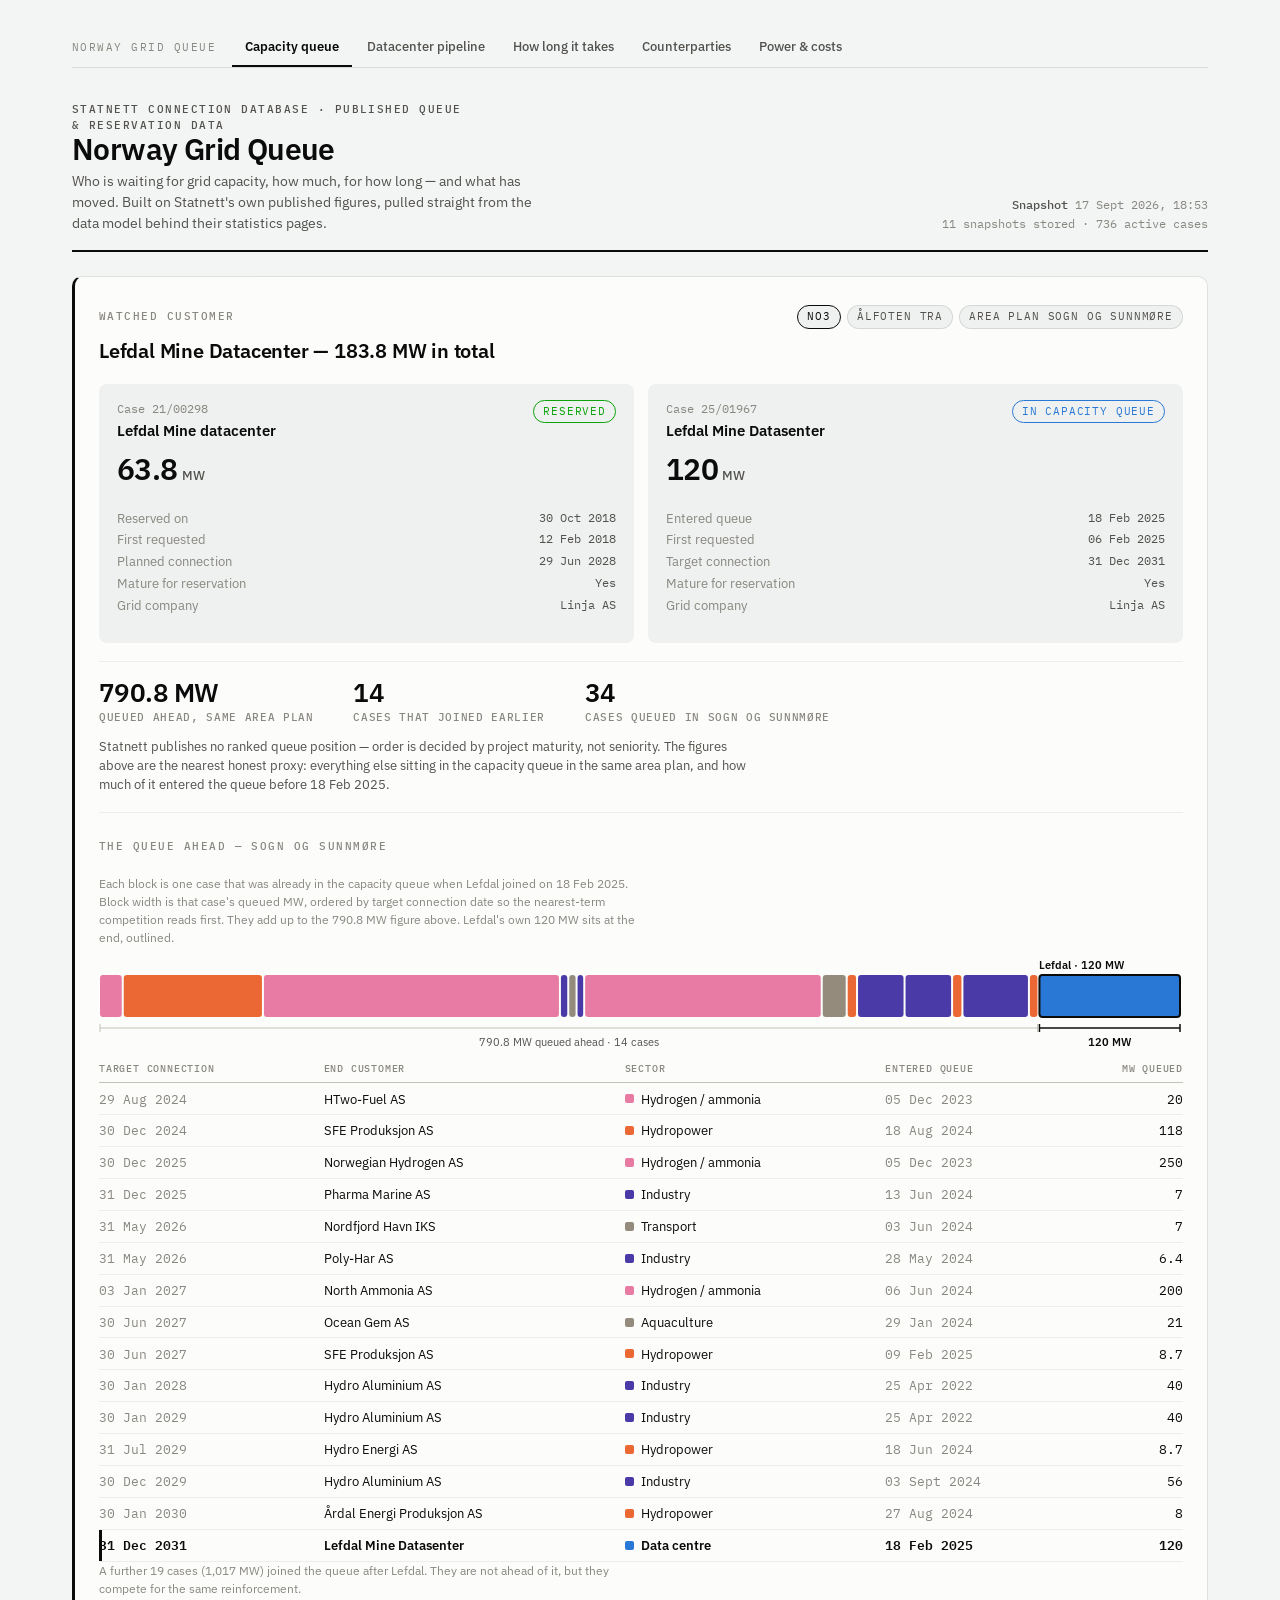
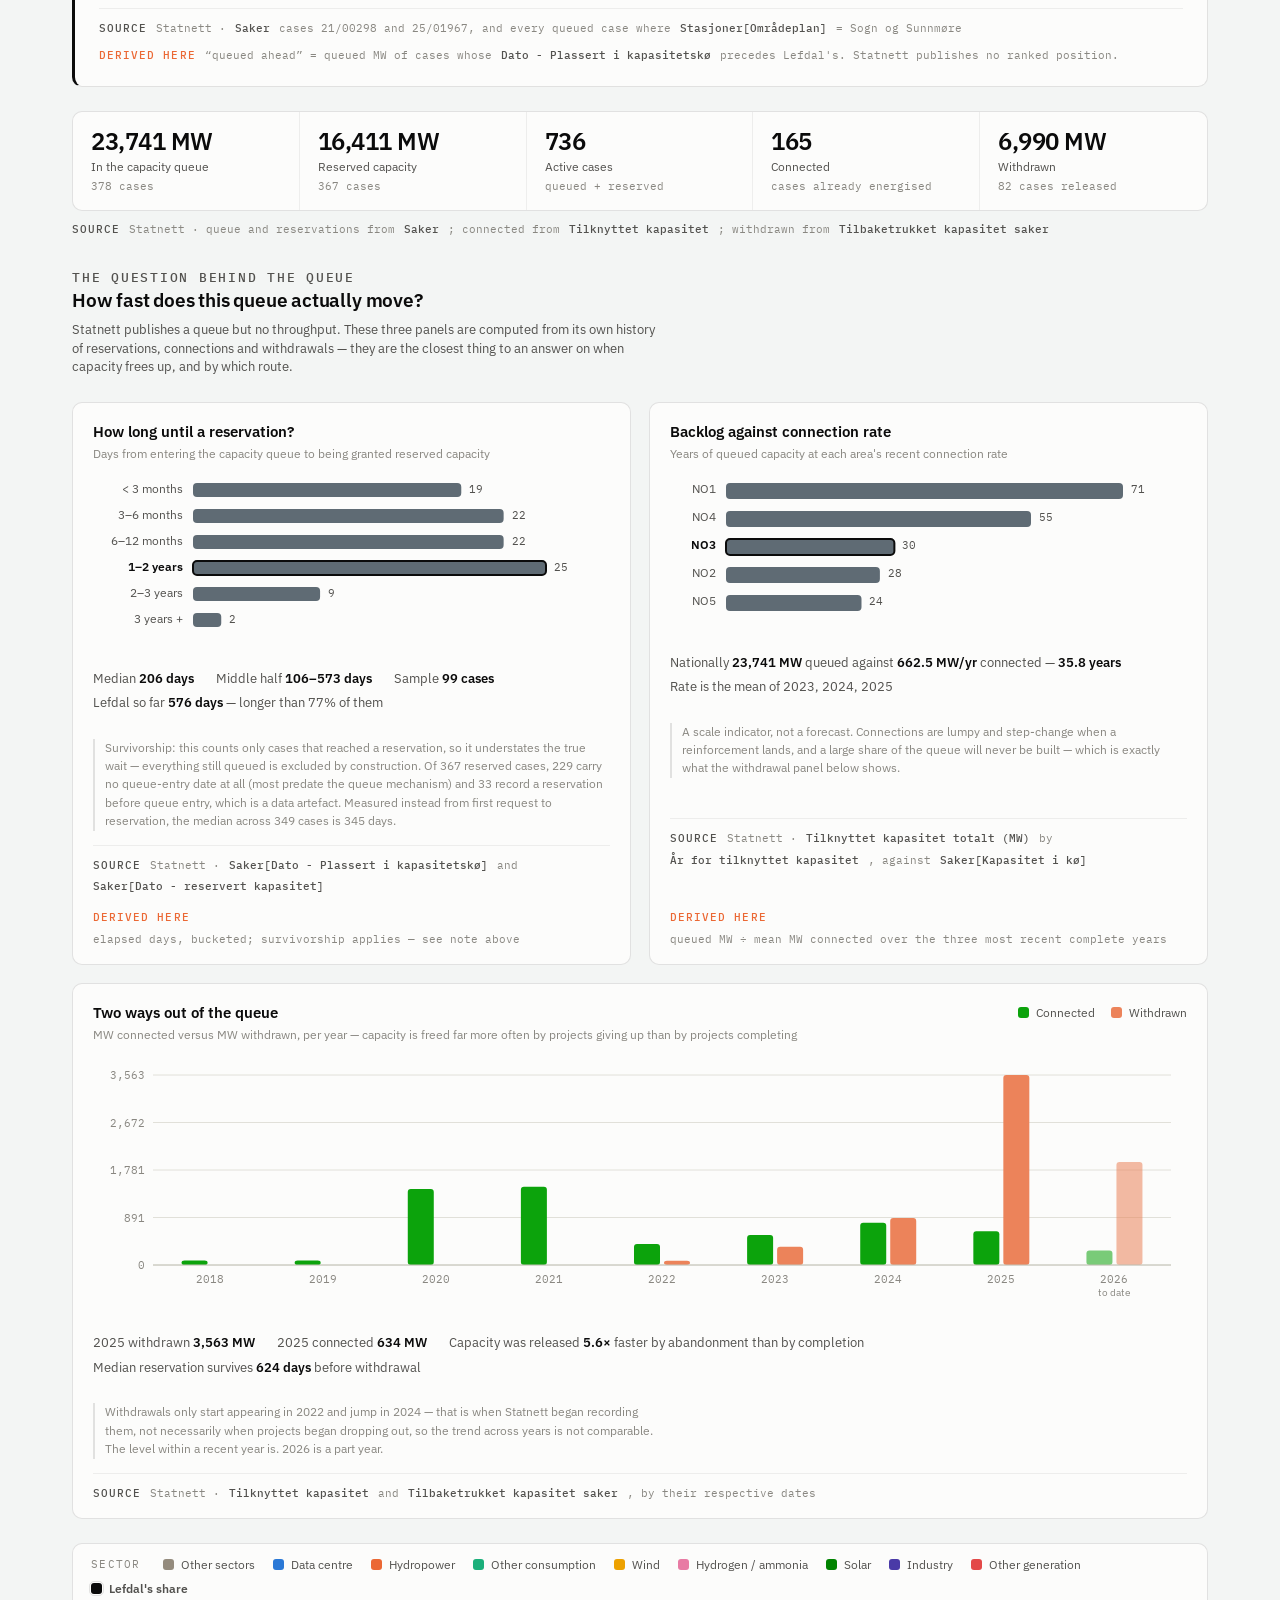
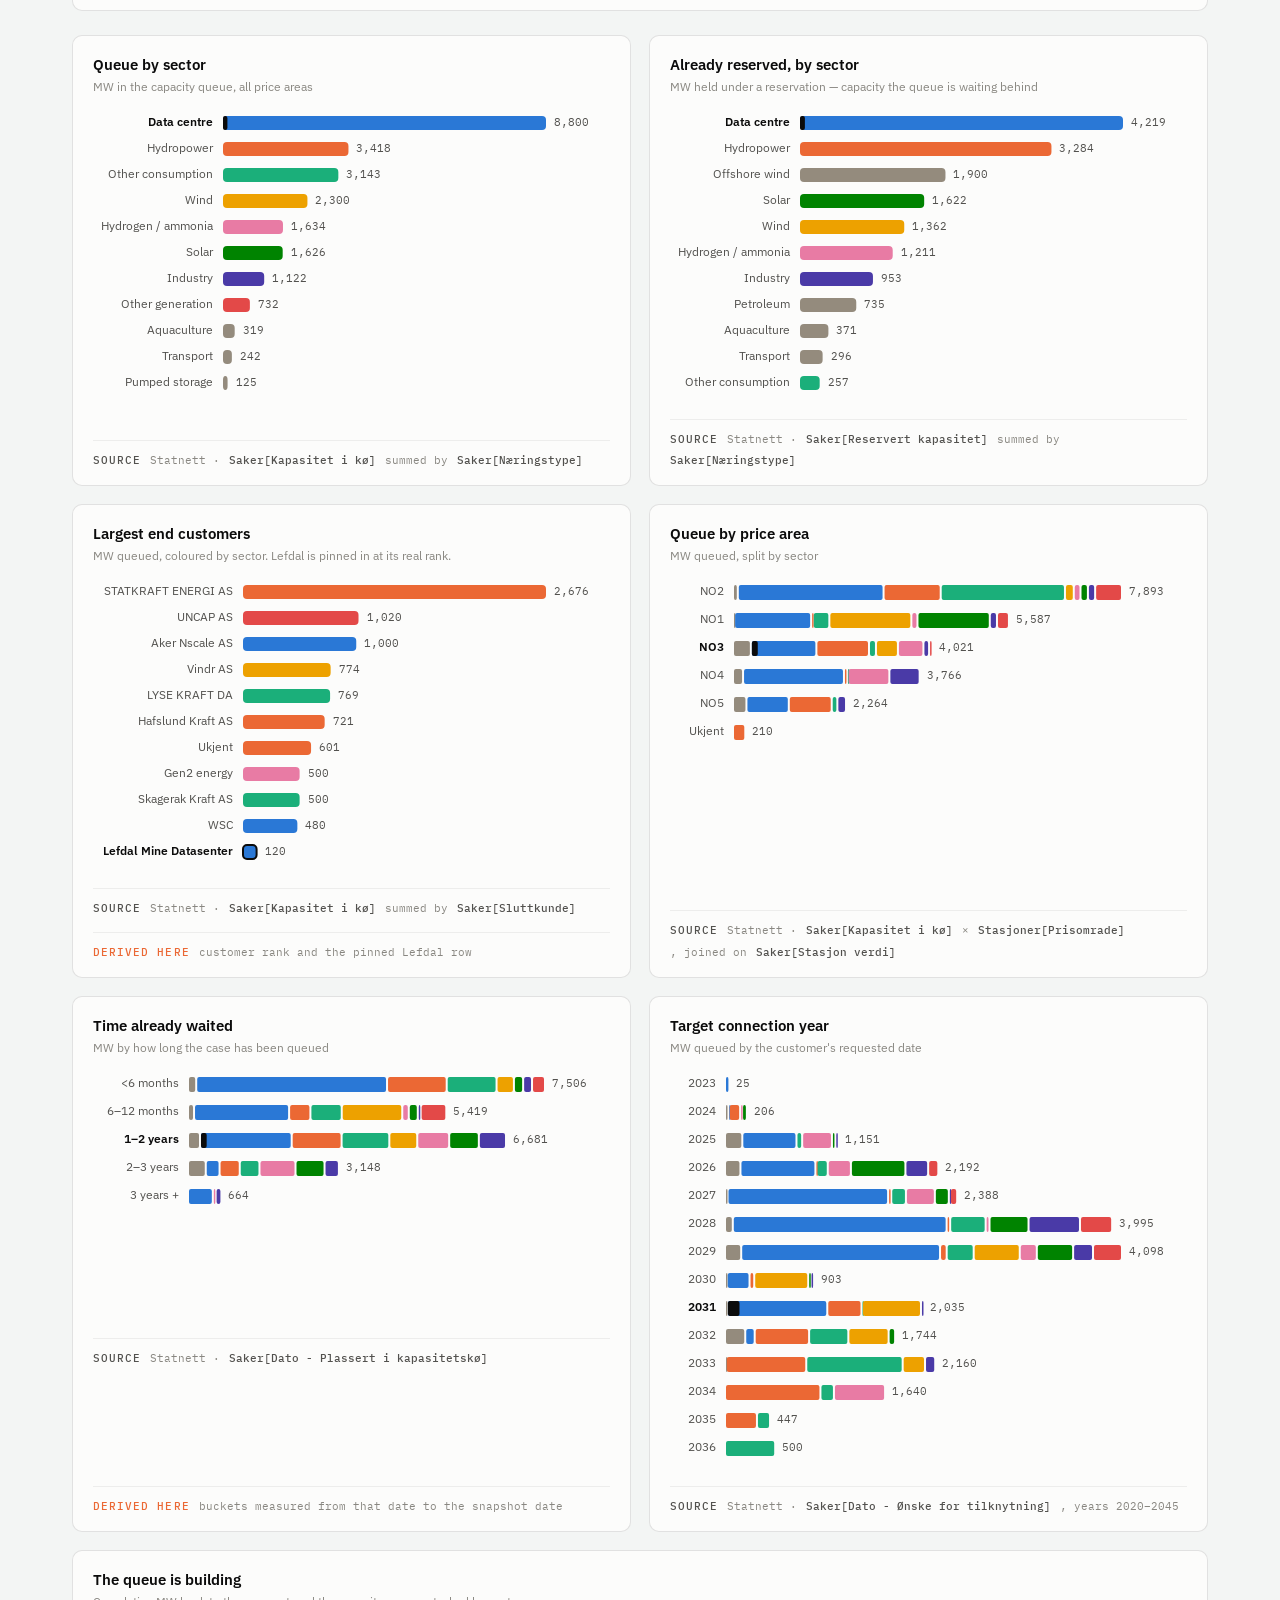
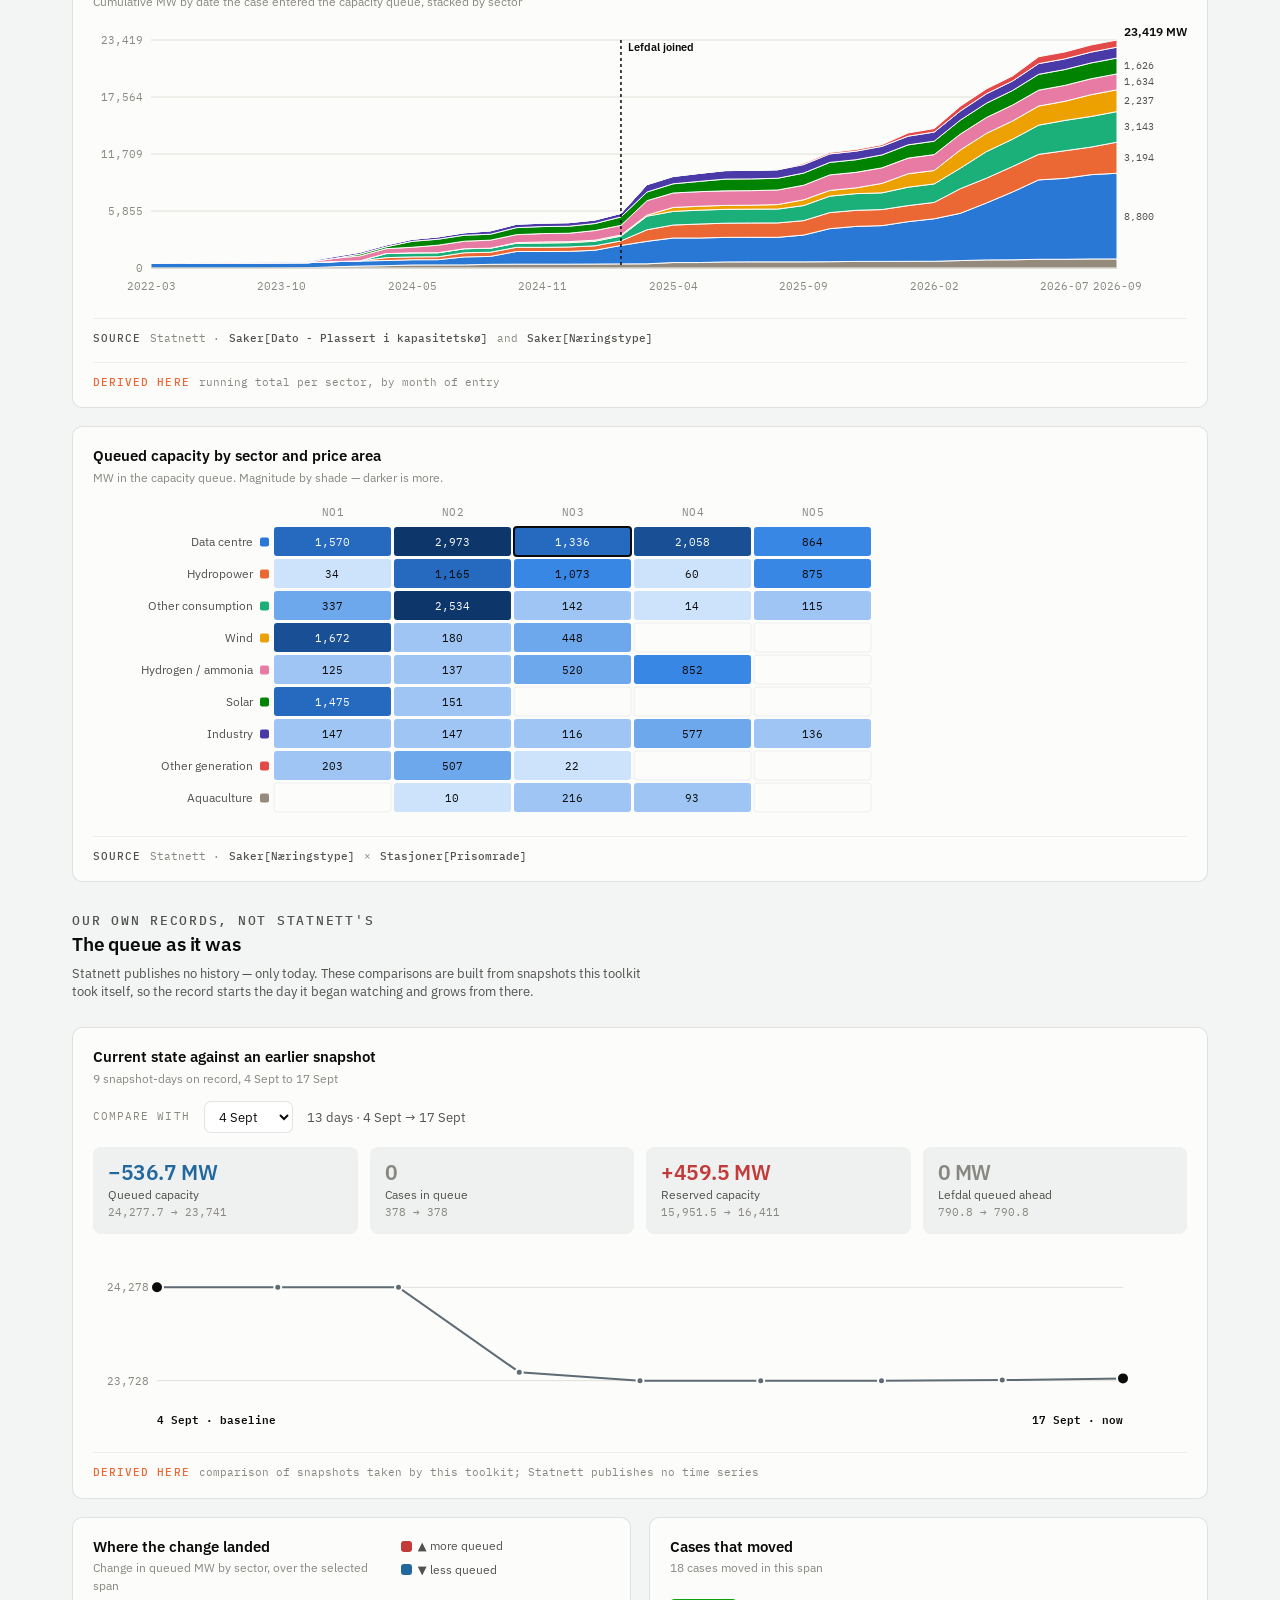
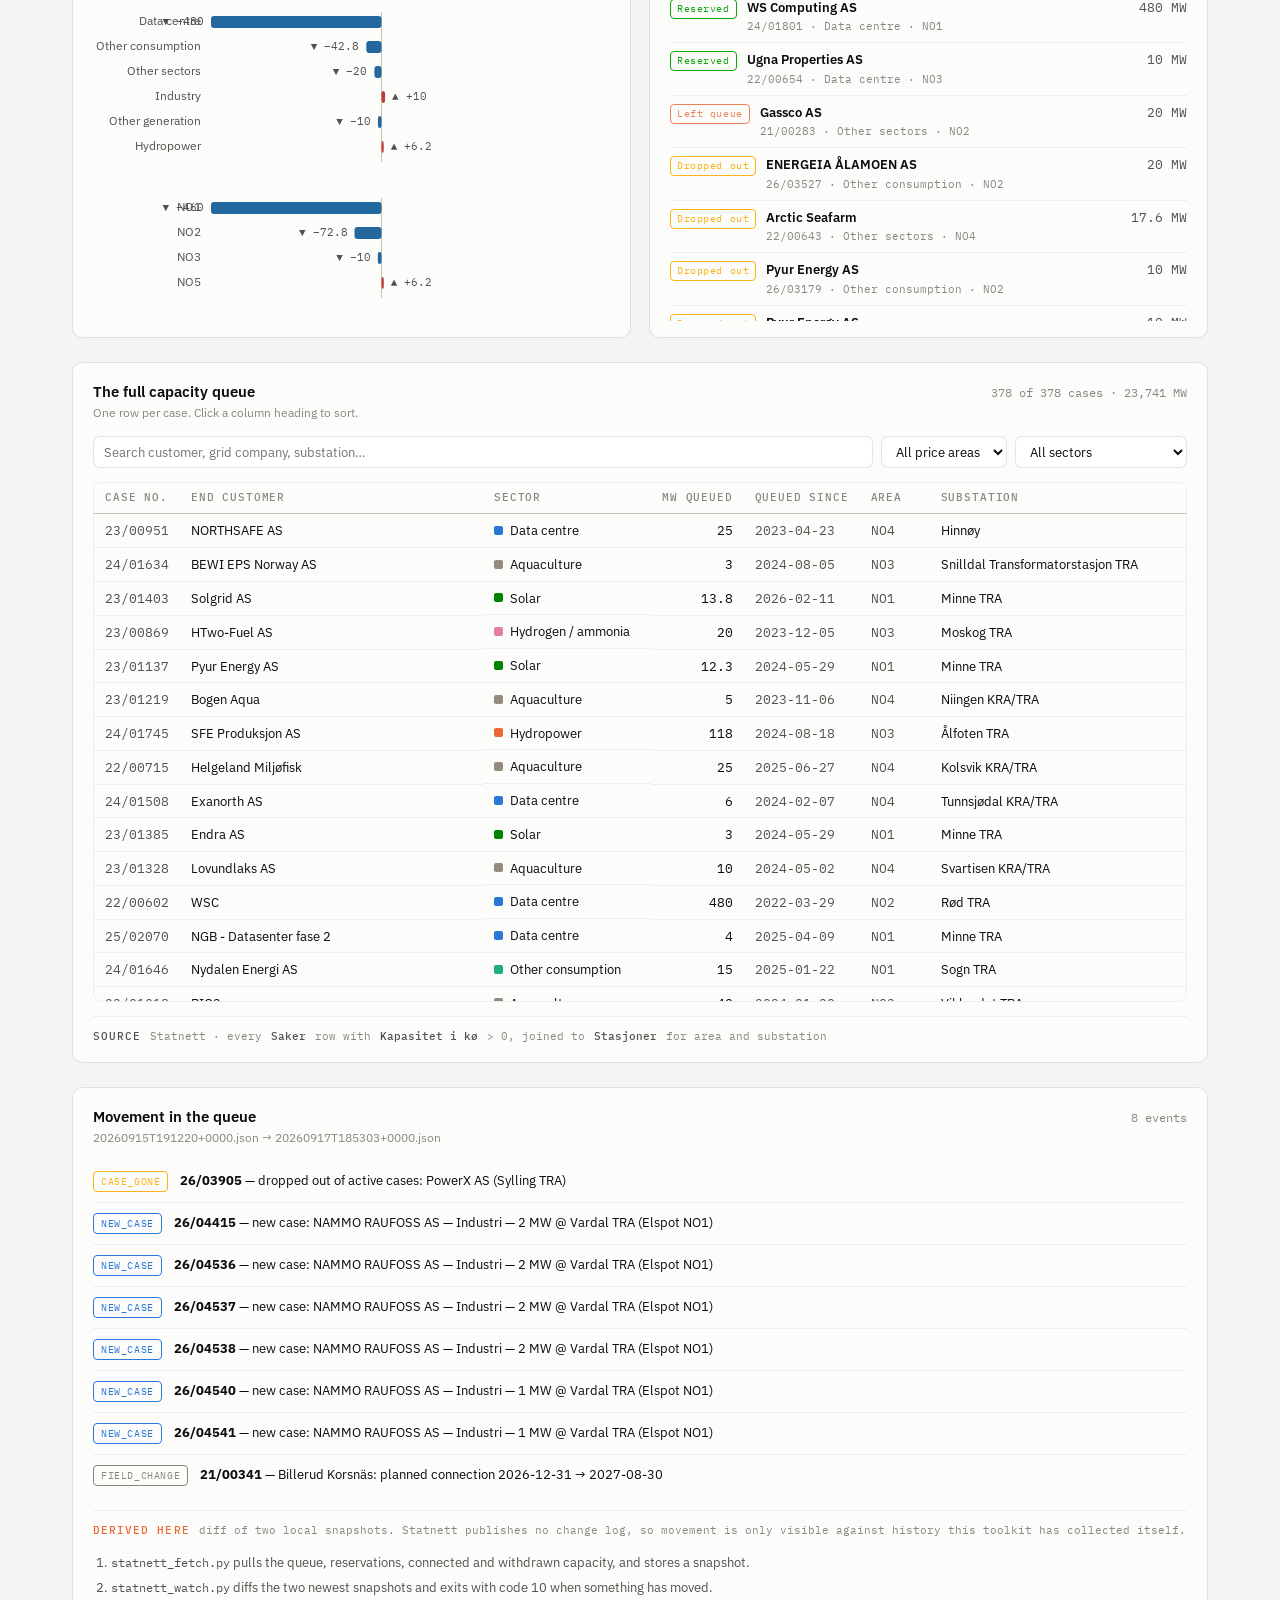
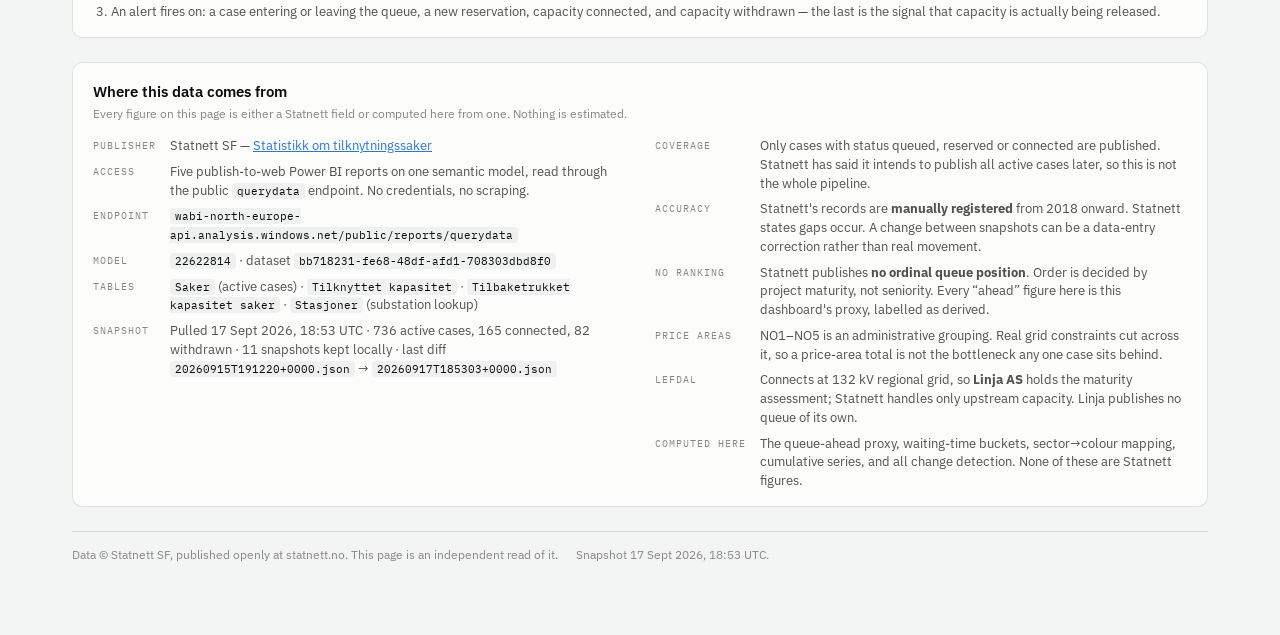
==== commit 206881c3: "2026-09-20: Sort by target connection; compare current state against earlier snapshots" ====
--- a/index.html
+++ b/index.html
@@ -45,7 +45,8 @@
   --seq0:#cde2fb; --seq1:#9ec5f4; --seq2:#6da7ec; --seq3:#3987e5; --seq4:#256abf; --seq5:#184f95; --seq6:#0d366b;
   --good:#0ca30c; --warn:#fab219; --serious:#ec835a; --crit:#d03b3b;
   --watch:#0b0b0b;
-  --neutral:#5f6b74;   /* single-series bars: deliberately outside the sector palette */
+  --neutral:#5f6b74;
+  --dup:#c23a39; --ddown:#22689f;   /* delta: more queued / less queued */   /* single-series bars: deliberately outside the sector palette */
   --sans:"IBM Plex Sans",system-ui,-apple-system,"Segoe UI",sans-serif;
   --mono:"IBM Plex Mono",ui-monospace,"SFMono-Regular",Consolas,monospace;
   --r:10px;
@@ -61,6 +62,7 @@
     --seq0:#184f95; --seq1:#256abf; --seq2:#2a78d6; --seq3:#3987e5; --seq4:#5598e7; --seq5:#86b6ef; --seq6:#cde2fb;
     --watch:#ffffff;
     --neutral:#93a1ab;
+    --dup:#e66767; --ddown:#5598e7;
   }
 }
 :root[data-theme="dark"]{
@@ -73,6 +75,7 @@
   --seq0:#184f95; --seq1:#256abf; --seq2:#2a78d6; --seq3:#3987e5; --seq4:#5598e7; --seq5:#86b6ef; --seq6:#cde2fb;
   --watch:#ffffff;
   --neutral:#93a1ab;
+  --dup:#e66767; --ddown:#5598e7;
 }
 
 *{box-sizing:border-box}
@@ -184,6 +187,35 @@
 .minikey{display:flex;flex-wrap:wrap;gap:6px 16px;font-size:11.5px;color:var(--ink-2)}
 .minikey span{display:inline-flex;align-items:center;gap:7px}
 .minikey i{width:11px;height:11px;border-radius:3px;flex:none}
+
+/* ---------- compare with an earlier snapshot ---------- */
+.cmpbar{display:flex;flex-wrap:wrap;align-items:center;gap:10px 14px}
+.cmpbar label{font-family:var(--mono);font-size:10.5px;letter-spacing:.1em;
+  text-transform:uppercase;color:var(--muted)}
+.cmpbar .span{font-size:12.5px;color:var(--ink-2)}
+.deltas{display:grid;grid-template-columns:repeat(auto-fit,minmax(150px,1fr));gap:12px}
+.delta{background:var(--surface-2);border-radius:8px;padding:13px 15px;
+  display:flex;flex-direction:column;gap:2px}
+.delta .v{font-size:21px;font-weight:600;letter-spacing:-.02em;line-height:1.15;
+  font-variant-numeric:tabular-nums}
+.delta .v.up{color:var(--dup)}
+.delta .v.down{color:var(--ddown)}
+.delta .v.flat{color:var(--muted)}
+.delta .l{font-size:11.5px;color:var(--ink-2)}
+.delta .s{font-family:var(--mono);font-size:10.5px;color:var(--muted)}
+.dirkey{display:flex;flex-wrap:wrap;gap:6px 16px;font-size:11.5px;color:var(--ink-2)}
+.dirkey span{display:inline-flex;align-items:center;gap:6px}
+.dirkey i{width:11px;height:11px;border-radius:3px;flex:none}
+.evlist{display:flex;flex-direction:column;max-height:330px;overflow-y:auto}
+.evrow{display:grid;grid-template-columns:auto 1fr auto;gap:10px;align-items:baseline;
+  padding:7px 0;border-bottom:1px solid var(--border-2);font-size:12.5px}
+.evrow:last-child{border-bottom:0}
+.evrow .tag{font-family:var(--mono);font-size:9.5px;letter-spacing:.06em;padding:2px 6px;
+  border-radius:4px;border:1px solid var(--border);white-space:nowrap}
+.evrow .mw{font-family:var(--mono);font-variant-numeric:tabular-nums;color:var(--ink-2)}
+.evrow .who{min-width:0}
+.evrow .who b{font-weight:600}
+.evrow .who span{color:var(--muted);font-family:var(--mono);font-size:11px}
 
 /* ---------- provenance ---------- */
 .src{margin:auto 0 0;padding-top:11px;border-top:1px solid var(--border-2);
@@ -384,6 +416,47 @@
       </header>
       <div class="chart" id="heat"></div>
       <p class="src"><span class="tag">Source</span> Statnett · <b>Saker[Næringstype]</b> × <b>Stasjoner[Prisomrade]</b></p>
+    </section>
+  </div>
+
+  <section class="flowhead" id="cmphead">
+    <div>
+      <p class="eyebrow">Our own records, not Statnett's</p>
+      <h2>The queue as it was</h2>
+      <p>Statnett publishes no history — only today. These comparisons are built from snapshots this toolkit took itself, so the record starts the day it began watching and grows from there.</p>
+    </div>
+  </section>
+
+  <div class="grid" id="cmpgrid">
+    <section class="panel span2">
+      <header><div><h3>Current state against an earlier snapshot</h3>
+        <p class="sub" id="cmpsub"></p></div></header>
+      <div class="cmpbar">
+        <label for="cmpsel">Compare with</label>
+        <select id="cmpsel" aria-label="Earlier snapshot to compare against"></select>
+        <span class="span" id="cmpspan"></span>
+      </div>
+      <div class="deltas" id="cmpdeltas"></div>
+      <div class="chart" id="cmptrend"></div>
+      <p class="src"><span class="tag calc">Derived here</span> comparison of snapshots
+        taken by this toolkit; Statnett publishes no time series</p>
+    </section>
+
+    <section class="panel">
+      <header><div><h3>Where the change landed</h3>
+        <p class="sub">Change in queued MW by sector, over the selected span</p></div>
+        <div class="dirkey">
+          <span><i style="background:var(--dup)"></i>▲ more queued</span>
+          <span><i style="background:var(--ddown)"></i>▼ less queued</span>
+        </div></header>
+      <div class="chart" id="cmpsector"></div>
+      <div class="chart" id="cmparea"></div>
+    </section>
+
+    <section class="panel">
+      <header><div><h3>Cases that moved</h3>
+        <p class="sub" id="cmpevsub"></p></div></header>
+      <div class="evlist" id="cmpevents"></div>
     </section>
   </div>
 
@@ -456,7 +529,7 @@
 <div id="tip" aria-hidden="true"></div>
 
 <script>
-const DATA = {"fetched_utc": "2026-09-17T18:53:03+00:00", "n_snapshots": 11, "kpi": {"active_cases": 736, "queue_cases": 378, "queue_mw": 23741.0, "reserved_cases": 367, "reserved_mw": 16411.0, "connected_cases": 165, "withdrawn_cases": 82, "withdrawn_mw": 6990.0}, "sector_slots": [["Datasenter", 1], ["Vannkraft", 2], ["Annet forbruk", 3], ["Vindkraft", 4], ["Hydrogen/ammoniakk", 5], ["Solkraft", 6], ["Industri", 7], ["Annen produksjon", 8]], "sector_other": "Other", "by_area": [{"key": "NO2", "mw": 7892.7, "n": 85, "parts": {"Datasenter": 2972.5, "Industri": 147.3, "Hydrogen/ammoniakk": 137.0, "Vannkraft": 1165.4, "Annet forbruk": 2534.1, "Other": 98.2, "Annen produksjon": 507.0, "Solkraft": 151.2, "Vindkraft": 180.0}, "watch_mw": 0}, {"key": "NO1", "mw": 5586.9, "n": 134, "parts": {"Solkraft": 1475.0, "Hydrogen/ammoniakk": 125.0, "Vannkraft": 34.0, "Vindkraft": 1672.2, "Annet forbruk": 337.3, "Datasenter": 1570.0, "Industri": 146.5, "Other": 23.6, "Annen produksjon": 203.3}, "watch_mw": 0}, {"key": "NO3", "mw": 4021.1, "n": 58, "parts": {"Hydrogen/ammoniakk": 520.0, "Annet forbruk": 142.1, "Vindkraft": 448.0, "Other": 364.6, "Industri": 115.5, "Datasenter": 1335.8, "Vannkraft": 1073.1, "Annen produksjon": 22.0}, "watch_mw": 120}, {"key": "NO4", "mw": 3766.0, "n": 61, "parts": {"Hydrogen/ammoniakk": 852.0, "Other": 205.0, "Datasenter": 2057.9, "Industri": 576.9, "Vannkraft": 60.2, "Annet forbruk": 14.0}, "watch_mw": 0}, {"key": "NO5", "mw": 2264.4, "n": 39, "parts": {"Other": 274.0, "Vannkraft": 875.4, "Industri": 136.0, "Datasenter": 864.0, "Annet forbruk": 115.0}, "watch_mw": 0}, {"key": "Ukjent", "mw": 210, "n": 1, "parts": {"Vannkraft": 210.0}, "watch_mw": 0}], "by_sector": [{"key": "Datasenter", "mw": 8800.2, "n": 88, "parts": {"Datasenter": 8800.2}, "watch_mw": 120}, {"key": "Vannkraft", "mw": 3418.0, "n": 45, "parts": {"Vannkraft": 3418.0}, "watch_mw": 0}, {"key": "Annet forbruk", "mw": 3142.5, "n": 46, "parts": {"Annet forbruk": 3142.5}, "watch_mw": 0}, {"key": "Vindkraft", "mw": 2300.2, "n": 21, "parts": {"Vindkraft": 2300.2}, "watch_mw": 0}, {"key": "Hydrogen/ammoniakk", "mw": 1634, "n": 16, "parts": {"Hydrogen/ammoniakk": 1634.0}, "watch_mw": 0}, {"key": "Solkraft", "mw": 1626.2, "n": 54, "parts": {"Solkraft": 1626.2}, "watch_mw": 0}, {"key": "Industri", "mw": 1122.2, "n": 40, "parts": {"Industri": 1122.2}, "watch_mw": 0}, {"key": "Annen produksjon", "mw": 732.3, "n": 18, "parts": {"Annen produksjon": 732.3}, "watch_mw": 0}, {"key": "Oppdrettsnæring", "mw": 318.6, "n": 21, "parts": {"Other": 318.6}, "watch_mw": 0}, {"key": "Transport", "mw": 241.8, "n": 20, "parts": {"Other": 241.8}, "watch_mw": 0}, {"key": "Pumpekraftverk", "mw": 125, "n": 1, "parts": {"Other": 125.0}, "watch_mw": 0}, {"key": "Petroleum", "mw": 110, "n": 4, "parts": {"Other": 110.0}, "watch_mw": 0}, {"key": "Batteriproduksjon", "mw": 100, "n": 1, "parts": {"Other": 100.0}, "watch_mw": 0}, {"key": "Offshore vind", "mw": 40, "n": 1, "parts": {"Other": 40.0}, "watch_mw": 0}, {"key": "Batteri (uttak)", "mw": 15, "n": 1, "parts": {"Other": 15.0}, "watch_mw": 0}, {"key": "Batteri (innmating)", "mw": 15, "n": 1, "parts": {"Other": 15.0}, "watch_mw": 0}], "by_sector_reserved": [{"key": "Datasenter", "mw": 4219.0, "n": 60, "parts": {"Datasenter": 4219.0}, "watch_mw": 63.8}, {"key": "Vannkraft", "mw": 3284.4, "n": 65, "parts": {"Vannkraft": 3284.4}, "watch_mw": 0}, {"key": "Offshore vind", "mw": 1900, "n": 2, "parts": {"Other": 1900.0}, "watch_mw": 0}, {"key": "Solkraft", "mw": 1622.0, "n": 70, "parts": {"Solkraft": 1621.9}, "watch_mw": 0}, {"key": "Vindkraft", "mw": 1361.7, "n": 14, "parts": {"Vindkraft": 1361.7}, "watch_mw": 0}, {"key": "Hydrogen/ammoniakk", "mw": 1211.0, "n": 21, "parts": {"Hydrogen/ammoniakk": 1211.0}, "watch_mw": 0}, {"key": "Industri", "mw": 952.9, "n": 41, "parts": {"Industri": 952.9}, "watch_mw": 0}, {"key": "Petroleum", "mw": 735, "n": 7, "parts": {"Other": 735.0}, "watch_mw": 0}, {"key": "Oppdrettsnæring", "mw": 371.0, "n": 33, "parts": {"Other": 371.0}, "watch_mw": 0}, {"key": "Transport", "mw": 295.5, "n": 30, "parts": {"Other": 295.5}, "watch_mw": 0}, {"key": "Annet forbruk", "mw": 257.1, "n": 18, "parts": {"Annet forbruk": 257.1}, "watch_mw": 0}, {"key": "Batteriproduksjon", "mw": 88.5, "n": 1, "parts": {"Other": 88.5}, "watch_mw": 0}, {"key": "Annen produksjon", "mw": 65, "n": 4, "parts": {"Annen produksjon": 65.0}, "watch_mw": 0}, {"key": "Pumpekraftverk", "mw": 48, "n": 1, "parts": {"Other": 48.0}, "watch_mw": 0}], "by_company": [{"key": "STATKRAFT ENERGI AS", "sector": "Vannkraft", "mw": 2675.5, "n": 9, "parts": {"Vannkraft": 1326.5, "Vindkraft": 309.0, "Annet forbruk": 1040.0}, "watch_mw": 0}, {"key": "UNCAP AS", "sector": "Annen produksjon", "mw": 1020, "n": 10, "parts": {"Annen produksjon": 510.0, "Annet forbruk": 510.0}, "watch_mw": 0}, {"key": "Aker Nscale AS", "sector": "Datasenter", "mw": 1000, "n": 2, "parts": {"Datasenter": 1000.0}, "watch_mw": 0}, {"key": "Vindr AS", "sector": "Vindkraft", "mw": 774.0, "n": 13, "parts": {"Solkraft": 205.2, "Vindkraft": 568.8}, "watch_mw": 0}, {"key": "LYSE KRAFT DA", "sector": "Annet forbruk", "mw": 769, "n": 5, "parts": {"Vannkraft": 292.0, "Annet forbruk": 442.0, "Annen produksjon": 35.0}, "watch_mw": 0}, {"key": "Hafslund Kraft AS", "sector": "Vannkraft", "mw": 721.1, "n": 10, "parts": {"Vannkraft": 481.1, "Other": 125.0, "Annet forbruk": 115.0}, "watch_mw": 0}, {"key": "Ukjent", "sector": "Vannkraft", "mw": 601.0, "n": 2, "parts": {"Vannkraft": 601.0}, "watch_mw": 0}, {"key": "Gen2 energy", "sector": "Hydrogen/ammoniakk", "mw": 500, "n": 1, "parts": {"Hydrogen/ammoniakk": 500.0}, "watch_mw": 0}, {"key": "Skagerak Kraft AS", "sector": "Annet forbruk", "mw": 500, "n": 1, "parts": {"Annet forbruk": 500.0}, "watch_mw": 0}, {"key": "WSC", "sector": "Datasenter", "mw": 480, "n": 1, "parts": {"Datasenter": 480.0}, "watch_mw": 0}, {"key": "Eiktyr Data AS", "sector": "Datasenter", "mw": 450, "n": 1, "parts": {"Datasenter": 450.0}, "watch_mw": 0}, {"key": "Freyr / T1 Energy", "sector": "Datasenter", "mw": 396, "n": 1, "parts": {"Datasenter": 396.0}, "watch_mw": 0}, {"key": "Aaktik Digital AS", "sector": "Datasenter", "mw": 387, "n": 3, "parts": {"Datasenter": 387.0}, "watch_mw": 0}, {"key": "SMA Mineral", "sector": "Industri", "mw": 385, "n": 1, "parts": {"Industri": 385.0}, "watch_mw": 0}, {"key": "Hydro Rein AS", "sector": "Vindkraft", "mw": 382, "n": 2, "parts": {"Vindkraft": 350.0, "Solkraft": 32.0}, "watch_mw": 0}, {"key": "North Sea Energy Park AS", "sector": "Datasenter", "mw": 360, "n": 1, "parts": {"Datasenter": 360.0}, "watch_mw": 0}, {"key": "Eviny Fornybar AS", "sector": "Vannkraft", "mw": 355, "n": 1, "parts": {"Vannkraft": 355.0}, "watch_mw": 0}, {"key": "Lefdal Mine Datasenter", "sector": "Datasenter", "mw": 120, "n": 1, "parts": {"Datasenter": 120.0}, "watch_mw": 120, "pinned": true, "rank": 52, "of": 230}], "by_dso": [{"key": "Elvia As", "mw": 4488.8, "n": 123, "parts": {"Solkraft": 1439.4, "Vannkraft": 34.0, "Vindkraft": 1672.2, "Annet forbruk": 337.3, "Datasenter": 745.0, "Industri": 34.0, "Other": 23.6, "Annen produksjon": 203.3}, "watch_mw": 0}, {"key": "Linea AS", "mw": 2364, "n": 9, "parts": {"Hydrogen/ammoniakk": 510.0, "Other": 25.0, "Industri": 385.0, "Datasenter": 1436.0, "Vannkraft": 8.0}, "watch_mw": 0}, {"key": "Glitre Nett AS", "mw": 2283.8, "n": 30, "parts": {"Industri": 171.0, "Solkraft": 156.8, "Datasenter": 1325.0, "Hydrogen/ammoniakk": 40.0, "Annen produksjon": 292.0, "Annet forbruk": 299.0}, "watch_mw": 0}, {"key": "Statkraft Energi As", "mw": 1950, "n": 5, "parts": {"Vannkraft": 860.0, "Datasenter": 50.0, "Annet forbruk": 1040.0}, "watch_mw": 0}, {"key": "Linja AS", "mw": 1884.7, "n": 31, "parts": {"Hydrogen/ammoniakk": 520.0, "Vindkraft": 413.0, "Other": 99.0, "Industri": 149.4, "Vannkraft": 415.3, "Datasenter": 286.0, "Annet forbruk": 2.0}, "watch_mw": 120}, {"key": "Lede AS", "mw": 1501.6, "n": 27, "parts": {"Datasenter": 1159.5, "Hydrogen/ammoniakk": 59.0, "Industri": 39.0, "Annen produksjon": 30.0, "Annet forbruk": 95.0, "Solkraft": 30.0, "Other": 3.6, "Vannkraft": 5.5, "Vindkraft": 80.0}, "watch_mw": 0}, {"key": "Tensio AS", "mw": 1155.0, "n": 25, "parts": {"Annet forbruk": 140.1, "Other": 192.6, "Industri": 21.7, "Datasenter": 671.8, "Vannkraft": 71.8, "Annen produksjon": 22.0, "Vindkraft": 35.0}, "watch_mw": 0}, {"key": "Fagne AS", "mw": 958.9, "n": 13, "parts": {"Vannkraft": 217.9, "Industri": 32.0, "Hydrogen/ammoniakk": 25.0, "Datasenter": 415.0, "Vindkraft": 100.0, "Annen produksjon": 80.0, "Annet forbruk": 80.0, "Other": 9.0}, "watch_mw": 0}, {"key": "BKK AS", "mw": 821.2, "n": 18, "parts": {"Other": 159.0, "Vannkraft": 12.2, "Datasenter": 650.0}, "watch_mw": 0}, {"key": "Lyse Kraft DA", "mw": 699, "n": 3, "parts": {"Vannkraft": 292.0, "Annet forbruk": 407.0}, "watch_mw": 0}, {"key": "Lnett AS", "mw": 636.0, "n": 14, "parts": {"Datasenter": 368.0, "Other": 25.6, "Hydrogen/ammoniakk": 13.0, "Annet forbruk": 113.1, "Annen produksjon": 105.0, "Industri": 11.3}, "watch_mw": 0}, {"key": "Trønderenergi", "mw": 600, "n": 1, "parts": {"Vannkraft": 600.0}, "watch_mw": 0}, {"key": "Skagerak Kraft AS", "mw": 500, "n": 1, "parts": {"Annet forbruk": 500.0}, "watch_mw": 0}, {"key": "WS Computing AS", "mw": 480, "n": 1, "parts": {"Datasenter": 480.0}, "watch_mw": 0}], "by_plan": [{"key": "Telemark og Vestfold", "mw": 4652.2, "n": 37, "parts": {"Datasenter": 1814.5, "Hydrogen/ammoniakk": 59.0, "Vannkraft": 865.5, "Industri": 39.0, "Solkraft": 65.6, "Annet forbruk": 1635.0, "Annen produksjon": 30.0, "Other": 63.6, "Vindkraft": 80.0}, "watch_mw": 0}, {"key": "Innlandet", "mw": 3644.5, "n": 95, "parts": {"Solkraft": 1423.8, "Hydrogen/ammoniakk": 125.0, "Vannkraft": 41.2, "Vindkraft": 1427.4, "Annet forbruk": 141.3, "Industri": 37.5, "Datasenter": 382.0, "Annen produksjon": 66.3}, "watch_mw": 0}, {"key": "Bergen og Haugalandet", "mw": 2704.1, "n": 34, "parts": {"Other": 158.0, "Vannkraft": 667.1, "Annet forbruk": 487.0, "Industri": 32.0, "Hydrogen/ammoniakk": 25.0, "Datasenter": 1155.0, "Vindkraft": 100.0, "Annen produksjon": 80.0}, "watch_mw": 0}, {"key": "Helgeland og Salten", "mw": 2675.2, "n": 25, "parts": {"Hydrogen/ammoniakk": 575.0, "Other": 54.0, "Industri": 478.0, "Datasenter": 1533.0, "Vannkraft": 35.2}, "watch_mw": 0}, {"key": "Midt", "mw": 2368.4, "n": 36, "parts": {"Annet forbruk": 140.1, "Other": 305.6, "Industri": 106.7, "Datasenter": 1031.8, "Vannkraft": 677.2, "Hydrogen/ammoniakk": 50.0, "Annen produksjon": 22.0, "Vindkraft": 35.0}, "watch_mw": 0}, {"key": "Sør Rogaland og Agder", "mw": 2178.2, "n": 36, "parts": {"Industri": 76.3, "Datasenter": 1093.0, "Other": 25.6, "Hydrogen/ammoniakk": 53.0, "Annen produksjon": 397.0, "Annet forbruk": 412.1, "Solkraft": 121.2}, "watch_mw": 0}, {"key": "Sogn og Sunnmøre", "mw": 1927.7, "n": 34, "parts": {"Vannkraft": 434.3, "Hydrogen/ammoniakk": 470.0, "Vindkraft": 413.0, "Other": 59.0, "Industri": 149.4, "Datasenter": 400.0, "Annet forbruk": 2.0}, "watch_mw": 120}, {"key": "Hallingdal og Ringerike", "mw": 1317.5, "n": 15, "parts": {"Datasenter": 509.0, "Vannkraft": 462.5, "Industri": 106.0, "Other": 125.0, "Annet forbruk": 115.0}, "watch_mw": 0}, {"key": "Nord", "mw": 1080.2, "n": 34, "parts": {"Hydrogen/ammoniakk": 277.0, "Datasenter": 518.9, "Other": 151.0, "Industri": 94.3, "Vannkraft": 25.0, "Annet forbruk": 14.0}, "watch_mw": 0}, {"key": "Oslo, Akershus og Østfold", "mw": 983.0, "n": 31, "parts": {"Annet forbruk": 196.0, "Datasenter": 363.0, "Other": 23.6, "Vindkraft": 244.8, "Solkraft": 15.6, "Annen produksjon": 137.0, "Industri": 3.0}, "watch_mw": 0}, {"key": "Ukjent", "mw": 210, "n": 1, "parts": {"Vannkraft": 210.0}, "watch_mw": 0}], "matrix": {"sectors": ["Datasenter", "Vannkraft", "Annet forbruk", "Vindkraft", "Hydrogen/ammoniakk", "Solkraft", "Industri", "Annen produksjon", "Oppdrettsnæring"], "areas": ["NO1", "NO2", "NO3", "NO4", "NO5"], "values": [[1570.0, 2972.5, 1335.8, 2057.9, 864], [34.0, 1165.4, 1073.1, 60.2, 875.4], [337.3, 2534.1, 142.1, 14.0, 115], [1672.2, 180, 448, 0, 0], [125, 137, 520, 852, 0], [1475.0, 151.2, 0, 0, 0], [146.5, 147.3, 115.5, 576.9, 136], [203.3, 507, 22, 0, 0], [0, 10, 215.6, 93.0, 0]]}, "entry_cum": [{"m": "2022-03", "mw": 480.0, "cum": 480.0, "n": 1}, {"m": "2022-04", "mw": 80.0, "cum": 560.0, "n": 2}, {"m": "2022-09", "mw": 59.0, "cum": 619.0, "n": 1}, {"m": "2022-12", "mw": 20.0, "cum": 639.0, "n": 1}, {"m": "2023-04", "mw": 25.0, "cum": 664.0, "n": 1}, {"m": "2023-10", "mw": 10.0, "cum": 674.0, "n": 1}, {"m": "2023-11", "mw": 25.0, "cum": 699.0, "n": 3}, {"m": "2023-12", "mw": 470.2, "cum": 1169.2, "n": 6}, {"m": "2024-01", "mw": 441.3, "cum": 1610.5, "n": 7}, {"m": "2024-02", "mw": 745.6, "cum": 2356.1, "n": 5}, {"m": "2024-05", "mw": 584.6, "cum": 2940.7, "n": 23}, {"m": "2024-06", "mw": 254.7, "cum": 3195.4, "n": 5}, {"m": "2024-08", "mw": 421.0, "cum": 3616.4, "n": 6}, {"m": "2024-09", "mw": 196.0, "cum": 3812.4, "n": 4}, {"m": "2024-10", "mw": 683.6, "cum": 4496.0, "n": 12}, {"m": "2024-11", "mw": 108.2, "cum": 4604.2, "n": 4}, {"m": "2024-12", "mw": 49.5, "cum": 4653.7, "n": 4}, {"m": "2025-01", "mw": 274.0, "cum": 4927.7, "n": 8}, {"m": "2025-02", "mw": 681.3, "cum": 5609.0, "n": 15}, {"m": "2025-03", "mw": 2953.7, "cum": 8562.7, "n": 10}, {"m": "2025-04", "mw": 836.9, "cum": 9399.5, "n": 12}, {"m": "2025-05", "mw": 318.0, "cum": 9717.5, "n": 8}, {"m": "2025-06", "mw": 287.3, "cum": 10004.8, "n": 9}, {"m": "2025-07", "mw": 21.2, "cum": 10026.0, "n": 3}, {"m": "2025-08", "mw": 64.2, "cum": 10090.2, "n": 2}, {"m": "2025-09", "mw": 653.6, "cum": 10743.8, "n": 11}, {"m": "2025-10", "mw": 1116.2, "cum": 11860.0, "n": 16}, {"m": "2025-11", "mw": 310.0, "cum": 12170.0, "n": 11}, {"m": "2025-12", "mw": 496.6, "cum": 12666.6, "n": 7}, {"m": "2026-01", "mw": 1203.2, "cum": 13869.8, "n": 19}, {"m": "2026-02", "mw": 450.9, "cum": 14320.7, "n": 15}, {"m": "2026-03", "mw": 2302.3, "cum": 16623.1, "n": 33}, {"m": "2026-04", "mw": 1776.2, "cum": 18399.3, "n": 16}, {"m": "2026-05", "mw": 1324.5, "cum": 19723.8, "n": 27}, {"m": "2026-06", "mw": 1975.1, "cum": 21698.9, "n": 28}, {"m": "2026-07", "mw": 489.0, "cum": 22187.9, "n": 7}, {"m": "2026-08", "mw": 714.8, "cum": 22902.7, "n": 16}, {"m": "2026-09", "mw": 516.2, "cum": 23418.9, "n": 10}], "entry_stack": {"months": ["2022-03", "2022-04", "2022-09", "2022-12", "2023-04", "2023-10", "2023-11", "2023-12", "2024-01", "2024-02", "2024-05", "2024-06", "2024-08", "2024-09", "2024-10", "2024-11", "2024-12", "2025-01", "2025-02", "2025-03", "2025-04", "2025-05", "2025-06", "2025-07", "2025-08", "2025-09", "2025-10", "2025-11", "2025-12", "2026-01", "2026-02", "2026-03", "2026-04", "2026-05", "2026-06", "2026-07", "2026-08", "2026-09"], "series": [{"key": "Datasenter", "cum": [480.0, 480.0, 480.0, 500.0, 525.0, 525.0, 525.0, 525.0, 525.0, 531.0, 536.8, 536.8, 816.8, 816.8, 1300.8, 1300.8, 1308.8, 1415.8, 1892.8, 2311.5, 2520.5, 2520.5, 2520.5, 2520.5, 2520.5, 2755.5, 3395.5, 3595.5, 3675.5, 4076.5, 4366.5, 4855.5, 5846.5, 6968.7, 8153.7, 8313.7, 8655.2, 8800.2], "total": 8800.2}, {"key": "Vannkraft", "cum": [0.0, 0.0, 0.0, 0.0, 0.0, 0.0, 0.0, 0.0, 0.0, 292.0, 292.0, 300.7, 426.7, 426.7, 426.7, 426.7, 453.2, 453.2, 467.5, 1187.5, 1333.0, 1438.0, 1459.1, 1475.3, 1481.9, 1481.9, 1650.5, 1650.5, 1650.5, 1650.5, 1682.4, 2532.4, 2549.4, 2616.7, 2623.7, 2832.7, 2832.7, 3193.9], "total": 3193.9}, {"key": "Annet forbruk", "cum": [0.0, 0.0, 0.0, 0.0, 0.0, 0.0, 0.0, 10.1, 10.1, 417.1, 417.1, 417.1, 417.1, 417.1, 417.1, 442.1, 442.1, 472.1, 496.1, 1396.1, 1402.1, 1422.1, 1422.1, 1422.1, 1422.1, 1546.1, 1686.1, 1716.1, 1716.1, 1891.1, 1902.2, 2103.4, 2729.5, 2803.5, 2997.5, 3117.5, 3142.5, 3142.5], "total": 3142.5}, {"key": "Vindkraft", "cum": [0.0, 0.0, 0.0, 0.0, 0.0, 0.0, 0.0, 0.0, 0.0, 0.0, 0.0, 0.0, 0.0, 0.0, 65.0, 108.2, 108.2, 108.2, 108.2, 108.2, 403.4, 403.4, 403.4, 403.4, 461.0, 590.6, 590.6, 590.6, 972.2, 1376.2, 1376.2, 1870.2, 1870.2, 1870.2, 1963.2, 1963.2, 2237.2, 2237.2], "total": 2237.2}, {"key": "Hydrogen/ammoniakk", "cum": [0.0, 0.0, 59.0, 59.0, 59.0, 59.0, 59.0, 329.0, 506.0, 506.0, 571.0, 771.0, 771.0, 821.0, 821.0, 861.0, 861.0, 986.0, 986.0, 1486.0, 1486.0, 1496.0, 1496.0, 1496.0, 1496.0, 1496.0, 1596.0, 1596.0, 1596.0, 1609.0, 1634.0, 1634.0, 1634.0, 1634.0, 1634.0, 1634.0, 1634.0, 1634.0], "total": 1634.0}, {"key": "Solkraft", "cum": [0.0, 0.0, 0.0, 0.0, 0.0, 0.0, 0.0, 0.0, 188.3, 188.3, 613.7, 613.7, 613.7, 613.7, 720.7, 720.7, 720.7, 720.7, 866.7, 890.7, 941.9, 1057.9, 1206.1, 1206.1, 1206.1, 1251.1, 1281.7, 1294.1, 1329.1, 1361.7, 1375.4, 1431.4, 1467.0, 1497.0, 1626.2, 1626.2, 1626.2, 1626.2], "total": 1626.2}, {"key": "Industri", "cum": [0.0, 80.0, 80.0, 80.0, 80.0, 80.0, 93.0, 183.1, 183.1, 183.1, 199.5, 238.5, 250.5, 341.5, 349.5, 349.5, 364.5, 364.5, 368.5, 753.5, 753.5, 820.5, 873.5, 873.5, 873.5, 873.5, 874.5, 880.5, 880.5, 892.1, 934.1, 934.1, 970.6, 970.6, 1097.9, 1097.9, 1112.2, 1122.2], "total": 1122.2}, {"key": "Annen produksjon", "cum": [0.0, 0.0, 0.0, 0.0, 0.0, 0.0, 0.0, 0.0, 0.0, 0.0, 0.0, 0.0, 0.0, 0.0, 0.0, 0.0, 0.0, 0.0, 0.0, 0.0, 0.0, 0.0, 0.0, 0.0, 0.0, 120.0, 140.0, 170.0, 170.0, 330.0, 361.1, 500.3, 500.3, 522.3, 707.3, 707.3, 732.3, 732.3], "total": 732.3}, {"key": "Other", "cum": [0.0, 0.0, 0.0, 0.0, 0.0, 10.0, 22.0, 122.0, 198.0, 238.6, 310.6, 317.6, 320.6, 375.6, 395.2, 395.2, 395.2, 407.2, 423.2, 429.2, 559.2, 559.2, 624.2, 629.2, 629.2, 629.2, 645.2, 676.8, 676.8, 682.8, 688.8, 761.8, 831.8, 840.8, 895.4, 895.4, 930.4, 930.4], "total": 930.4}]}, "wish_years": [{"key": "2023", "mw": 25, "n": 1, "parts": {"Datasenter": 25.0}, "watch_mw": 0}, {"key": "2024", "mw": 206.1, "n": 9, "parts": {"Other": 33.0, "Hydrogen/ammoniakk": 20.0, "Solkraft": 29.1, "Datasenter": 6.0, "Vannkraft": 118.0}, "watch_mw": 0}, {"key": "2025", "mw": 1151.1, "n": 29, "parts": {"Datasenter": 561.8, "Other": 179.6, "Hydrogen/ammoniakk": 309.0, "Solkraft": 34.7, "Annet forbruk": 59.0, "Industri": 7.0}, "watch_mw": 0}, {"key": "2026", "mw": 2192.3, "n": 76, "parts": {"Industri": 235.7, "Solkraft": 565.5, "Hydrogen/ammoniakk": 240.0, "Other": 160.2, "Vannkraft": 12.2, "Datasenter": 777.7, "Annet forbruk": 116.0, "Annen produksjon": 85.0}, "watch_mw": 0}, {"key": "2027", "mw": 2387.7, "n": 46, "parts": {"Hydrogen/ammoniakk": 300.0, "Annet forbruk": 152.4, "Industri": 11.6, "Solkraft": 145.0, "Datasenter": 1666.0, "Other": 26.0, "Vannkraft": 32.5, "Annen produksjon": 54.2}, "watch_mw": 0}, {"key": "2028", "mw": 3995.3, "n": 71, "parts": {"Other": 81.0, "Industri": 533.6, "Solkraft": 404.9, "Datasenter": 2218.0, "Vannkraft": 36.7, "Hydrogen/ammoniakk": 40.0, "Annen produksjon": 313.1, "Annet forbruk": 368.1}, "watch_mw": 0}, {"key": "2029", "mw": 4097.5, "n": 58, "parts": {"Hydrogen/ammoniakk": 177.0, "Vindkraft": 478.0, "Other": 168.0, "Industri": 206.3, "Vannkraft": 69.0, "Datasenter": 2062.7, "Solkraft": 376.5, "Annet forbruk": 280.0, "Annen produksjon": 280.0}, "watch_mw": 0}, {"key": "2030", "mw": 903.4, "n": 18, "parts": {"Other": 18.6, "Vindkraft": 560.2, "Industri": 16.0, "Vannkraft": 48.6, "Solkraft": 24.0, "Datasenter": 236.0}, "watch_mw": 0}, {"key": "2031", "mw": 2035.0, "n": 21, "parts": {"Vindkraft": 612.0, "Datasenter": 1041.0, "Other": 20.0, "Annet forbruk": 5.0, "Vannkraft": 355.0, "Industri": 2.0}, "watch_mw": 120}, {"key": "2032", "mw": 1744.1, "n": 16, "parts": {"Vannkraft": 564.5, "Annet forbruk": 407.0, "Other": 210.0, "Datasenter": 98.0, "Vindkraft": 418.0, "Solkraft": 46.6}, "watch_mw": 0}, {"key": "2033", "mw": 2160.0, "n": 10, "parts": {"Vannkraft": 834.0, "Industri": 85.0, "Annet forbruk": 1000.0, "Vindkraft": 232.0, "Other": 9.0}, "watch_mw": 0}, {"key": "2034", "mw": 1640, "n": 6, "parts": {"Hydrogen/ammoniakk": 510.0, "Vannkraft": 990.0, "Annet forbruk": 140.0}, "watch_mw": 0}, {"key": "2035", "mw": 446.5, "n": 4, "parts": {"Vannkraft": 331.5, "Annet forbruk": 115.0}, "watch_mw": 0}, {"key": "2036", "mw": 500, "n": 1, "parts": {"Annet forbruk": 500.0}, "watch_mw": 0}], "wait": [{"key": "<6 months", "mw": 7569.8, "n": 110, "parts": {"Datasenter": 4098.7, "Vannkraft": 1261.5, "Industri": 188.1, "Solkraft": 194.8, "Annet forbruk": 1054.1, "Other": 173.6, "Annen produksjon": 232.0, "Vindkraft": 367.0}, "watch_mw": 0}, {"key": "6–12 months", "mw": 5355.2, "n": 98, "parts": {"Hydrogen/ammoniakk": 138.0, "Vindkraft": 1279.6, "Solkraft": 190.3, "Datasenter": 1946.0, "Other": 127.6, "Vannkraft": 450.5, "Industri": 60.6, "Annen produksjon": 500.3, "Annet forbruk": 662.3}, "watch_mw": 0}, {"key": "1–2 years", "mw": 6681.4, "n": 95, "parts": {"Industri": 532.0, "Hydrogen/ammoniakk": 675.0, "Other": 253.6, "Datasenter": 1938.7, "Vannkraft": 1055.2, "Solkraft": 627.4, "Vindkraft": 590.6, "Annet forbruk": 1009.0}, "watch_mw": 120}, {"key": "2–3 years", "mw": 3148.4, "n": 60, "parts": {"Hydrogen/ammoniakk": 762.0, "Solkraft": 613.7, "Annet forbruk": 417.1, "Other": 375.6, "Industri": 261.5, "Vannkraft": 426.7, "Datasenter": 291.8}, "watch_mw": 0}, {"key": "3 years +", "mw": 664, "n": 6, "parts": {"Datasenter": 525.0, "Hydrogen/ammoniakk": 59.0, "Industri": 80.0}, "watch_mw": 0}], "flow": {"wait": {"n": 99, "median": 206, "p25": 106, "p75": 573, "buckets": [{"key": "< 3 months", "n": 19}, {"key": "3–6 months", "n": 22}, {"key": "6–12 months", "n": 22}, {"key": "1–2 years", "n": 25}, {"key": "2–3 years", "n": 9}, {"key": "3 years +", "n": 2}], "excluded_no_queue_date": 229, "excluded_negative": 33, "reserved_total": 367, "request_n": 349, "request_median": 345, "watch_elapsed": 576, "watch_slower_than_pct": 77}, "per_year": [{"key": "2018", "connected": 85.4, "connected_n": 2, "withdrawn": 0.0, "withdrawn_n": 0, "partial": false}, {"key": "2019", "connected": 85.0, "connected_n": 4, "withdrawn": 0.0, "withdrawn_n": 0, "partial": false}, {"key": "2020", "connected": 1427.0, "connected_n": 17, "withdrawn": 0.0, "withdrawn_n": 0, "partial": false}, {"key": "2021", "connected": 1467.8, "connected_n": 21, "withdrawn": 0.0, "withdrawn_n": 0, "partial": false}, {"key": "2022", "connected": 394.9, "connected_n": 27, "withdrawn": 80.0, "withdrawn_n": 1, "partial": false}, {"key": "2023", "connected": 560.2, "connected_n": 29, "withdrawn": 344.0, "withdrawn_n": 2, "partial": false}, {"key": "2024", "connected": 793.4, "connected_n": 17, "withdrawn": 880.5, "withdrawn_n": 21, "partial": false}, {"key": "2025", "connected": 633.9, "connected_n": 35, "withdrawn": 3562.5, "withdrawn_n": 27, "partial": false}, {"key": "2026", "connected": 274.2, "connected_n": 12, "withdrawn": 1932.0, "withdrawn_n": 28, "partial": true}], "partial_year": "2026", "rate_years": ["2025", "2024", "2023"], "backlog": [{"key": "NO1", "queue_mw": 5586.9, "rate": 78.5, "years": 71.2, "withdrawn_mw": 507.4, "watch": false}, {"key": "NO2", "queue_mw": 7892.7, "rate": 285.6, "years": 27.6, "withdrawn_mw": 4136.5, "watch": false}, {"key": "NO3", "queue_mw": 4021.1, "rate": 133.1, "years": 30.2, "withdrawn_mw": 457.7, "watch": true}, {"key": "NO4", "queue_mw": 3766.0, "rate": 68.8, "years": 54.7, "withdrawn_mw": 1750.2, "watch": false}, {"key": "NO5", "queue_mw": 2264.4, "rate": 93.2, "years": 24.3, "withdrawn_mw": 138.2, "watch": false}], "national": {"queue_mw": 23741.0, "rate": 662.5, "years": 35.8}, "held": {"n": 69, "median": 624, "p75": 1028}, "withdrawn_sectors": [{"key": "Hydrogen/ammoniakk", "mw": 2103, "n": 10, "parts": {"Hydrogen/ammoniakk": 2103.0}, "watch_mw": 0}, {"key": "Industri", "mw": 1556.0, "n": 19, "parts": {"Industri": 1556.0}, "watch_mw": 0}, {"key": "Offshore vind", "mw": 1000, "n": 1, "parts": {"Other": 1000.0}, "watch_mw": 0}, {"key": "Petroleum", "mw": 701, "n": 7, "parts": {"Other": 701.0}, "watch_mw": 0}, {"key": "Batteriproduksjon", "mw": 391.5, "n": 4, "parts": {"Other": 391.5}, "watch_mw": 0}, {"key": "Datasenter", "mw": 315, "n": 7, "parts": {"Datasenter": 315.0}, "watch_mw": 0}, {"key": "Solkraft", "mw": 309.7, "n": 17, "parts": {"Solkraft": 309.7}, "watch_mw": 0}, {"key": "Vindkraft", "mw": 275, "n": 3, "parts": {"Vindkraft": 275.0}, "watch_mw": 0}, {"key": "Vannkraft", "mw": 205.0, "n": 6, "parts": {"Vannkraft": 205.0}, "watch_mw": 0}, {"key": "Annet forbruk", "mw": 70, "n": 1, "parts": {"Annet forbruk": 70.0}, "watch_mw": 0}, {"key": "Transport", "mw": 40.2, "n": 4, "parts": {"Other": 40.2}, "watch_mw": 0}, {"key": "Oppdrettsnæring", "mw": 23.6, "n": 3, "parts": {"Other": 23.6}, "watch_mw": 0}]}, "watch": {"name": "Lefdal", "cases": [{"Saksnr.": "21/00298", "Sluttkunde": "Lefdal Mine datacenter", "Statnetts kunde": "Linja AS", "Næringstype": "Datasenter", "Tilstand": "Aktiv", "Forbruk / produksjon": "Forbruk", "Dato - forespurt kapasitet": "2018-02-12", "Planlagt dato for tilknytning ved reservasjonstidspunkt": "2028-06-29", "Reservert kapasitet": 63.8, "Reservert volum i dagens nett (MW)": 63.8, "Sak moden for reservasjon": "Ja", "Dato - reservert kapasitet": "2018-10-30", "Statnetts stasjon navn": "Ålfoten TRA", "Stasjon verdi": "ca84c2ec-a4b8-eb11-8236-000d3ab5160b", "Behandles av Statnett": 1, "Stasjon Fylke": "Vestland", "Stasjon Område": "Midt", "Stasjon Områdeplan": "Sogn og Sunnmøre", "Stasjon Prisomrade": "Elspot NO3", "Stasjon Stasjon": "Ålfoten TRA"}, {"Saksnr.": "25/01967", "Sluttkunde": "Lefdal Mine Datasenter", "Statnetts kunde": "Linja AS", "Næringstype": "Datasenter", "Tilstand": "Aktiv", "Forbruk / produksjon": "Forbruk", "Kapasitet i kø": 120, "Kapasitetskø (MW)": 120, "Dato - Plassert i kapasitetskø": "2025-02-18", "Dato - forespurt kapasitet": "2025-02-06", "Dato - Ønske for tilknytning": "2031-12-31", "Sak moden for reservasjon": "Ja", "Statnetts stasjon navn": "Ålfoten TRA", "Stasjon verdi": "ca84c2ec-a4b8-eb11-8236-000d3ab5160b", "Behandles av Statnett": 1, "Stasjon Fylke": "Vestland", "Stasjon Område": "Midt", "Stasjon Områdeplan": "Sogn og Sunnmøre", "Stasjon Prisomrade": "Elspot NO3", "Stasjon Stasjon": "Ålfoten TRA"}], "queue_date": "2025-02-18", "areaplan": ["Sogn og Sunnmøre"], "station": ["Ålfoten TRA"], "price_area": ["NO3"], "mw_ahead_same_plan": 790.8, "peers": [{"sluttkunde": "Hydro Aluminium AS", "sector": "Industri", "mw": 40, "date": "2022-04-25", "station": "Fortun KRA/TRA", "dso": "Linja AS", "wish": "2029-01-30", "watch": false, "earlier": true}, {"sluttkunde": "Hydro Aluminium AS", "sector": "Industri", "mw": 40, "date": "2022-04-25", "station": "Fortun KRA/TRA", "dso": "Linja AS", "wish": "2028-01-30", "watch": false, "earlier": true}, {"sluttkunde": "Norwegian Hydrogen AS", "sector": "Hydrogen/ammoniakk", "mw": 250, "date": "2023-12-05", "station": "Ørskog TRA", "dso": "Linja AS", "wish": "2025-12-30", "watch": false, "earlier": true}, {"sluttkunde": "HTwo-Fuel AS", "sector": "Hydrogen/ammoniakk", "mw": 20, "date": "2023-12-05", "station": "Moskog TRA", "dso": "Linja AS", "wish": "2024-08-29", "watch": false, "earlier": true}, {"sluttkunde": "Ocean Gem AS", "sector": "Oppdrettsnæring", "mw": 21, "date": "2024-01-29", "station": "Ørskog TRA", "dso": "Linja AS", "wish": "2027-06-30", "watch": false, "earlier": true}, {"sluttkunde": "Poly-Har AS", "sector": "Industri", "mw": 6.4, "date": "2024-05-28", "station": "Ørsta TRA", "dso": "Linja AS", "wish": "2026-05-31", "watch": false, "earlier": true}, {"sluttkunde": "Nordfjord Havn IKS", "sector": "Transport", "mw": 7, "date": "2024-06-03", "station": "Ålfoten TRA", "dso": "Linja AS", "wish": "2026-05-31", "watch": false, "earlier": true}, {"sluttkunde": "North Ammonia AS", "sector": "Hydrogen/ammoniakk", "mw": 200, "date": "2024-06-06", "station": "Moskog TRA", "dso": "Linja AS", "wish": "2027-01-03", "watch": false, "earlier": true}, {"sluttkunde": "Pharma Marine AS", "sector": "Industri", "mw": 7, "date": "2024-06-13", "station": "Ørskog TRA", "dso": "Linja AS", "wish": "2025-12-31", "watch": false, "earlier": true}, {"sluttkunde": "Hydro Energi AS", "sector": "Vannkraft", "mw": 8.7, "date": "2024-06-18", "station": "Fortun KRA/TRA", "dso": "Linja AS", "wish": "2029-07-31", "watch": false, "earlier": true}, {"sluttkunde": "SFE Produksjon AS", "sector": "Vannkraft", "mw": 118, "date": "2024-08-18", "station": "Ålfoten TRA", "dso": "Linja AS", "wish": "2024-12-30", "watch": false, "earlier": true}, {"sluttkunde": "Årdal Energi Produksjon AS", "sector": "Vannkraft", "mw": 8, "date": "2024-08-27", "station": "Fortun KRA/TRA", "dso": "Linja AS", "wish": "2030-01-30", "watch": false, "earlier": true}, {"sluttkunde": "Hydro Aluminium AS", "sector": "Industri", "mw": 56, "date": "2024-09-03", "station": "Fortun KRA/TRA", "dso": "Linja AS", "wish": "2029-12-30", "watch": false, "earlier": true}, {"sluttkunde": "SFE Produksjon AS", "sector": "Vannkraft", "mw": 8.7, "date": "2025-02-09", "station": "Ålfoten TRA", "dso": "Linja AS", "wish": "2027-06-30", "watch": false, "earlier": true}, {"sluttkunde": "Lefdal Mine Datasenter", "sector": "Datasenter", "mw": 120, "date": "2025-02-18", "station": "Ålfoten TRA", "dso": "Linja AS", "wish": "2031-12-31", "watch": true, "earlier": false}, {"sluttkunde": "Smart Salmon Foods AS", "sector": "Oppdrettsnæring", "mw": 6, "date": "2025-03-26", "station": "Ålfoten TRA", "dso": "Linja AS", "wish": "2028-03-31", "watch": false, "earlier": false}, {"sluttkunde": "Småkraft AS", "sector": "Vannkraft", "mw": 5.5, "date": "2025-04-10", "station": "Ålfoten TRA", "dso": "Linja AS", "wish": "2028-03-31", "watch": false, "earlier": false}, {"sluttkunde": "Årdal Energi Produksjon AS", "sector": "Vannkraft", "mw": 9, "date": "2025-07-03", "station": "Fortun KRA/TRA", "dso": "Linja AS", "wish": "2028-10-30", "watch": false, "earlier": false}, {"sluttkunde": "TITAN GROUP AS", "sector": "Datasenter", "mw": 80, "date": "2025-11-26", "station": "Moskog TRA", "dso": "BKK AS", "wish": "2026-10-01", "watch": false, "earlier": false}, {"sluttkunde": "Hydro Rein AS", "sector": "Vindkraft", "mw": 350, "date": "2026-03-03", "station": "Høyanger TRA", "dso": "Linja AS", "wish": "2029-12-30", "watch": false, "earlier": false}, {"sluttkunde": "STATKRAFT ENERGI AS", "sector": "Vannkraft", "mw": 250, "date": "2026-03-03", "station": "Høyanger TRA", "dso": "Linja AS", "wish": "2034-03-31", "watch": false, "earlier": false}, {"sluttkunde": "Bue Salmon AS", "sector": "Oppdrettsnæring", "mw": 20, "date": "2026-03-10", "station": "Moskog TRA", "dso": "BKK AS", "wish": "2031-01-01", "watch": false, "earlier": false}, {"sluttkunde": "ARCEM DC 16 AS", "sector": "Datasenter", "mw": 40, "date": "2026-03-21", "station": "Moskog TRA", "dso": "BKK AS", "wish": "2029-10-01", "watch": false, "earlier": false}, {"sluttkunde": "Årdal Kraftproduksjon AS", "sector": "Vannkraft", "mw": 9.6, "date": "2026-04-13", "station": "Sogndal TRA", "dso": "Sygnir AS", "wish": "2030-11-29", "watch": false, "earlier": false}, {"sluttkunde": "Småkraft AS", "sector": "Vannkraft", "mw": 7.4, "date": "2026-04-29", "station": "Sogndal TRA", "dso": "Sygnir AS", "wish": "2028-06-29", "watch": false, "earlier": false}, {"sluttkunde": "VANGSNES UTVIKLING AS", "sector": "Datasenter", "mw": 90, "date": "2026-05-08", "station": "Sogndal TRA", "dso": "Sygnir AS", "wish": "2031-01-01", "watch": false, "earlier": false}, {"sluttkunde": "VARD GROUP AS", "sector": "Annet forbruk", "mw": 2, "date": "2026-05-20", "station": "Giskemo TRA", "dso": "Linja AS", "wish": "2028-04-01", "watch": false, "earlier": false}, {"sluttkunde": "STATKRAFT ENERGI AS", "sector": "Vannkraft", "mw": 6.5, "date": "2026-05-29", "station": "Høyanger TRA", "dso": "Hydro Aluminium As", "wish": "2035-07-01", "watch": false, "earlier": false}, {"sluttkunde": "FJORDCORE ÅLESUND AS", "sector": "Datasenter", "mw": 20, "date": "2026-07-01", "station": "Giskemo TRA", "dso": "Linja AS", "wish": "2026-10-01", "watch": false, "earlier": false}, {"sluttkunde": "MAGNORA ASA", "sector": "Datasenter", "mw": 50, "date": "2026-07-13", "station": "Moskog TRA", "dso": "Linja AS", "wish": "2028-10-01", "watch": false, "earlier": false}, {"sluttkunde": "KYSTVERKET", "sector": "Transport", "mw": 5.0, "date": "2026-08-24", "station": "Ålfoten TRA", "dso": "Linja AS", "wish": "2026-07-01", "watch": false, "earlier": false}, {"sluttkunde": null, "sector": "Vannkraft", "mw": 1.0, "date": null, "station": "Leirdøla (LEX) TRA", "dso": "Sygnir AS", "wish": null, "watch": false, "earlier": false}, {"sluttkunde": "Offerdal Kraftverk AS", "sector": "Vannkraft", "mw": 2, "date": null, "station": "Fortun KRA/TRA", "dso": "Linja AS", "wish": "2028-03-30", "watch": false, "earlier": false}, {"sluttkunde": "GULESLETTENE VINDKRAFT AS", "sector": "Vindkraft", "mw": 63, "date": null, "station": "Ålfoten TRA", "dso": "Linja AS", "wish": "2029-01-01", "watch": false, "earlier": false}], "sector": "Datasenter", "area": "NO3", "matrix_sector": "Datasenter"}, "no3": [{"saksnr": "25/02102", "sluttkunde": null, "dso": "Trønderenergi", "sector": "Vannkraft", "mw": 600, "date": "2026-03-25", "station": "Viklandet TRA", "plan": "Midt", "wish": "2034-01-01", "fylke": "Møre og Romsdal"}, {"saksnr": "25/02364", "sluttkunde": "Eiktyr Data AS", "dso": "Tensio AS", "sector": "Datasenter", "mw": 450, "date": "2026-05-29", "station": "Orkdal TRA", "plan": "Midt", "wish": "2028-04-17", "fylke": "Trøndelag"}, {"saksnr": "23/00933", "sluttkunde": "Hydro Rein AS", "dso": "Linja AS", "sector": "Vindkraft", "mw": 350, "date": "2026-03-03", "station": "Høyanger TRA", "plan": "Sogn og Sunnmøre", "wish": "2029-12-30", "fylke": "Vestland"}, {"saksnr": "23/00826", "sluttkunde": "Norwegian Hydrogen AS", "dso": "Linja AS", "sector": "Hydrogen/ammoniakk", "mw": 250, "date": "2023-12-05", "station": "Ørskog TRA", "plan": "Sogn og Sunnmøre", "wish": "2025-12-30", "fylke": "Møre og Romsdal"}, {"saksnr": "25/02358", "sluttkunde": "STATKRAFT ENERGI AS", "dso": "Linja AS", "sector": "Vannkraft", "mw": 250, "date": "2026-03-03", "station": "Høyanger TRA", "plan": "Sogn og Sunnmøre", "wish": "2034-03-31", "fylke": "Vestland"}, {"saksnr": "23/00863", "sluttkunde": "North Ammonia AS", "dso": "Linja AS", "sector": "Hydrogen/ammoniakk", "mw": 200, "date": "2024-06-06", "station": "Moskog TRA", "plan": "Sogn og Sunnmøre", "wish": "2027-01-03", "fylke": "Vestland"}, {"saksnr": "24/01661", "sluttkunde": "Verne Norway AS", "dso": "Tensio AS", "sector": "Datasenter", "mw": 180, "date": "2024-08-27", "station": "Eidum TRA", "plan": "Midt", "wish": "2027-12-31", "fylke": "Trøndelag"}, {"saksnr": "25/01967", "sluttkunde": "Lefdal Mine Datasenter", "dso": "Linja AS", "sector": "Datasenter", "mw": 120, "date": "2025-02-18", "station": "Ålfoten TRA", "plan": "Sogn og Sunnmøre", "wish": "2031-12-31", "fylke": "Vestland"}, {"saksnr": "24/01745", "sluttkunde": "SFE Produksjon AS", "dso": "Linja AS", "sector": "Vannkraft", "mw": 118, "date": "2024-08-18", "station": "Ålfoten TRA", "plan": "Sogn og Sunnmøre", "wish": "2024-12-30", "fylke": "Vestland"}, {"saksnr": "23/00977", "sluttkunde": "Ellinor Batteries AS", "dso": "Tensio AS", "sector": "Batteriproduksjon", "mw": 100, "date": "2023-12-06", "station": "Orkdal TRA", "plan": "Midt", "wish": "2025-12-30", "fylke": "Trøndelag"}, {"saksnr": "25/02303", "sluttkunde": "Driva Kraft DA", "dso": "Tensio AS", "sector": "Annet forbruk", "mw": 100, "date": "2026-04-19", "station": "Aura KRA/TRA", "plan": "Midt", "wish": "2033-12-31", "fylke": "Møre og Romsdal"}, {"saksnr": "26/04105", "sluttkunde": "MAGNORA SCALE SURNADAL AS", "dso": "Linja AS", "sector": "Datasenter", "mw": 96, "date": "2026-05-29", "station": "Surna", "plan": "Midt", "wish": "2030-04-01", "fylke": "Møre og Romsdal"}, {"saksnr": "26/03099", "sluttkunde": "MAGNORA SCALE AVERØYA AS", "dso": "Mellom AS", "sector": "Datasenter", "mw": 94, "date": "2026-04-15", "station": "Viklandet TRA", "plan": "Midt", "wish": "2028-01-01", "fylke": "Møre og Romsdal"}, {"saksnr": "26/03096", "sluttkunde": "Salfjord AS", "dso": "Mellom AS", "sector": "Datasenter", "mw": 90, "date": "2026-02-11", "station": "Surna", "plan": "Midt", "wish": "2028-04-01", "fylke": "Møre og Romsdal"}, {"saksnr": "23/01121", "sluttkunde": "Hydro Aluminium AS", "dso": "Hydro Aluminium As", "sector": "Industri", "mw": 85, "date": "2023-12-06", "station": "Aura KRA/TRA", "plan": "Midt", "wish": "2033-12-30", "fylke": "Møre og Romsdal"}, {"saksnr": "25/02600", "sluttkunde": "TITAN GROUP AS", "dso": "BKK AS", "sector": "Datasenter", "mw": 80, "date": "2025-11-26", "station": "Moskog TRA", "plan": "Sogn og Sunnmøre", "wish": "2026-10-01", "fylke": "Vestland"}, {"saksnr": "26/03261", "sluttkunde": "GULESLETTENE VINDKRAFT AS", "dso": "Linja AS", "sector": "Vindkraft", "mw": 63, "date": null, "station": "Ålfoten TRA", "plan": "Sogn og Sunnmøre", "wish": "2029-01-01", "fylke": "Vestland"}, {"saksnr": "24/01739", "sluttkunde": "Salfjord AS", "dso": "Mellom AS", "sector": "Oppdrettsnæring", "mw": 55, "date": "2024-09-05", "station": "Surna", "plan": "Midt", "wish": "2032-08-31", "fylke": "Møre og Romsdal"}, {"saksnr": "24/01740", "sluttkunde": "Green H AS", "dso": "Linja AS", "sector": "Hydrogen/ammoniakk", "mw": 50, "date": "2024-09-05", "station": "Viklandet TRA", "plan": "Midt", "wish": "2026-12-01", "fylke": "Møre og Romsdal"}, {"saksnr": "26/03395", "sluttkunde": "MAGNORA ASA", "dso": "Linja AS", "sector": "Datasenter", "mw": 50, "date": "2026-07-13", "station": "Moskog TRA", "plan": "Sogn og Sunnmøre", "wish": "2028-10-01", "fylke": "Vestland"}, {"saksnr": "26/03846", "sluttkunde": "NODC 100 AS", "dso": "Elinett AS", "sector": "Datasenter", "mw": 50, "date": "2026-06-01", "station": "Fræna TRA", "plan": "Midt", "wish": "2032-04-01", "fylke": "Møre og Romsdal"}, {"saksnr": "24/01507", "sluttkunde": "ECO Seafood AS", "dso": "Tensio AS", "sector": "Oppdrettsnæring", "mw": 40.6, "date": "2024-02-05", "station": "Namsos TRA", "plan": "Midt", "wish": "2026-08-31", "fylke": "Trøndelag"}, {"saksnr": "23/01018", "sluttkunde": "BIO3", "dso": "Linja AS", "sector": "Oppdrettsnæring", "mw": 40, "date": "2024-01-30", "station": "Viklandet TRA", "plan": "Midt", "wish": "2025-06-29", "fylke": "Møre og Romsdal"}, {"saksnr": "25/02605", "sluttkunde": "ARCEM DC 16 AS", "dso": "BKK AS", "sector": "Datasenter", "mw": 40, "date": "2026-03-21", "station": "Moskog TRA", "plan": "Sogn og Sunnmøre", "wish": "2029-10-01", "fylke": "Vestland"}, {"saksnr": "26/03730", "sluttkunde": "STATKRAFT ENERGI AS", "dso": "Tensio AS", "sector": "Vindkraft", "mw": 35, "date": "2026-06-12", "station": "Snilldal Transformatorstasjon TRA", "plan": "Midt", "wish": "2030-10-01", "fylke": "Trøndelag"}, {"saksnr": "25/02719", "sluttkunde": "NPG HOLDING AS", "dso": "Tensio AS", "sector": "Datasenter", "mw": 30, "date": "2026-08-03", "station": "Orkdal TRA", "plan": "Midt", "wish": "2027-10-01", "fylke": "Trøndelag"}, {"saksnr": "26/03976", "sluttkunde": "NFH 260353 AS", "dso": "Mellom AS", "sector": "Datasenter", "mw": 30, "date": "2026-05-20", "station": "Surna", "plan": "Midt", "wish": "2027-04-01", "fylke": "Møre og Romsdal"}, {"saksnr": "24/01604", "sluttkunde": "Trøndelag Fylkeskommune", "dso": "Tensio AS", "sector": "Transport", "mw": 25, "date": "2024-05-08", "station": "Klæbu TRA", "plan": "Midt", "wish": "2029-03-01", "fylke": "Trøndelag"}, {"saksnr": "25/02039", "sluttkunde": " Clemens Kraft", "dso": "Tensio AS", "sector": "Vannkraft", "mw": 24, "date": "2026-02-27", "station": "Eidum TRA", "plan": "Midt", "wish": "2030-01-01", "fylke": "Trøndelag"}, {"saksnr": "25/02939", "sluttkunde": "NTE ENERGI AS", "dso": "Tensio AS", "sector": "Vannkraft", "mw": 22, "date": "2026-05-28", "station": "Verdal TRA", "plan": "Midt", "wish": "2032-04-01", "fylke": "Trøndelag"}, {"saksnr": "26/03438", "sluttkunde": "ANEO VIND AS", "dso": "Tensio AS", "sector": "Annet forbruk", "mw": 22, "date": "2026-05-28", "station": "Nea KRA/TRA", "plan": "Midt", "wish": "2029-04-01", "fylke": "Trøndelag"}, {"saksnr": "26/03439", "sluttkunde": "ANEO VIND AS", "dso": "Tensio AS", "sector": "Annen produksjon", "mw": 22, "date": "2026-05-28", "station": "Nea KRA/TRA", "plan": "Midt", "wish": "2029-04-01", "fylke": "Trøndelag"}, {"saksnr": "24/01489", "sluttkunde": "Ocean Gem AS", "dso": "Linja AS", "sector": "Oppdrettsnæring", "mw": 21, "date": "2024-01-29", "station": "Ørskog TRA", "plan": "Sogn og Sunnmøre", "wish": "2027-06-30", "fylke": "Møre og Romsdal"}, {"saksnr": "23/00869", "sluttkunde": "HTwo-Fuel AS", "dso": "Linja AS", "sector": "Hydrogen/ammoniakk", "mw": 20, "date": "2023-12-05", "station": "Moskog TRA", "plan": "Sogn og Sunnmøre", "wish": "2024-08-29", "fylke": "Vestland"}, {"saksnr": "23/01086", "sluttkunde": "Averøy Industripark AS", "dso": "Linja AS", "sector": "Oppdrettsnæring", "mw": 20, "date": "2024-05-06", "station": "Viklandet TRA", "plan": "Midt", "wish": "2028-01-30", "fylke": "Møre og Romsdal"}, {"saksnr": "25/02938", "sluttkunde": "NTE ENERGI AS", "dso": "Tensio AS", "sector": "Vannkraft", "mw": 20, "date": "2026-05-28", "station": "Verdal TRA", "plan": "Midt", "wish": "2033-04-01", "fylke": "Trøndelag"}, {"saksnr": "25/02982", "sluttkunde": "Bue Salmon AS", "dso": "BKK AS", "sector": "Oppdrettsnæring", "mw": 20, "date": "2026-03-10", "station": "Moskog TRA", "plan": "Sogn og Sunnmøre", "wish": "2031-01-01", "fylke": "Vestland"}, {"saksnr": "26/03926", "sluttkunde": "FJORDCORE ÅLESUND AS", "dso": "Linja AS", "sector": "Datasenter", "mw": 20, "date": "2026-07-01", "station": "Giskemo TRA", "plan": "Sogn og Sunnmøre", "wish": "2026-10-01", "fylke": "Møre og Romsdal"}, {"saksnr": "24/01621", "sluttkunde": "LUNERA ENERGI AS", "dso": "Tensio AS", "sector": "Industri", "mw": 12, "date": "2024-08-05", "station": "Klæbu TRA", "plan": "Midt", "wish": "2030-07-01", "fylke": "Trøndelag"}, {"saksnr": "24/01849", "sluttkunde": "Trondheim Havn", "dso": "Tensio AS", "sector": "Transport", "mw": 12, "date": "2025-01-20", "station": "Strinda TRA", "plan": "Midt", "wish": "2028-01-01", "fylke": "Trøndelag"}, {"saksnr": "23/00931", "sluttkunde": "LUNERA ENERGI AS", "dso": "Tensio AS", "sector": "Annet forbruk", "mw": 10.1, "date": "2023-12-06", "station": "Strinda TRA", "plan": "Midt", "wish": "2027-07-01", "fylke": "Trøndelag"}, {"saksnr": "26/03440", "sluttkunde": "MOWI ASA", "dso": "Tensio AS", "sector": "Oppdrettsnæring", "mw": 10, "date": "2026-04-27", "station": "Namsos TRA", "plan": "Midt", "wish": "2029-04-01", "fylke": "Trøndelag"}, {"saksnr": "25/01984", "sluttkunde": "SFE Produksjon AS", "dso": "Linja AS", "sector": "Vannkraft", "mw": 8.7, "date": "2025-02-09", "station": "Ålfoten TRA", "plan": "Sogn og Sunnmøre", "wish": "2027-06-30", "fylke": "Vestland"}, {"saksnr": "25/03026", "sluttkunde": "LUNERA ENERGI AS", "dso": "Tensio AS", "sector": "Annet forbruk", "mw": 8, "date": "2026-01-14", "station": "Strinda TRA", "plan": "Midt", "wish": "2028-01-01", "fylke": "Trøndelag"}, {"saksnr": "25/02200", "sluttkunde": "Hafslund Kraft AS", "dso": "Fjellnett As", "sector": "Vannkraft", "mw": 7.2, "date": "2025-07-11", "station": "Vågåmo TRA", "plan": "Innlandet", "wish": "2027-04-01", "fylke": "Innlandet"}, {"saksnr": "24/01708", "sluttkunde": "Nordfjord Havn IKS", "dso": "Linja AS", "sector": "Transport", "mw": 7, "date": "2024-06-03", "station": "Ålfoten TRA", "plan": "Sogn og Sunnmøre", "wish": "2026-05-31", "fylke": "Vestland"}, {"saksnr": "24/01718", "sluttkunde": "Pharma Marine AS", "dso": "Linja AS", "sector": "Industri", "mw": 7, "date": "2024-06-13", "station": "Ørskog TRA", "plan": "Sogn og Sunnmøre", "wish": "2025-12-31", "fylke": "Møre og Romsdal"}, {"saksnr": "26/03950", "sluttkunde": "STATKRAFT ENERGI AS", "dso": "Hydro Aluminium As", "sector": "Vannkraft", "mw": 6.5, "date": "2026-05-29", "station": "Høyanger TRA", "plan": "Sogn og Sunnmøre", "wish": "2035-07-01", "fylke": "Vestland"}, {"saksnr": "24/01793", "sluttkunde": "Poly-Har AS", "dso": "Linja AS", "sector": "Industri", "mw": 6.4, "date": "2024-05-28", "station": "Ørsta TRA", "plan": "Sogn og Sunnmøre", "wish": "2026-05-31", "fylke": "Møre og Romsdal"}, {"saksnr": "25/02047", "sluttkunde": "Smart Salmon Foods AS", "dso": "Linja AS", "sector": "Oppdrettsnæring", "mw": 6, "date": "2025-03-26", "station": "Ålfoten TRA", "plan": "Sogn og Sunnmøre", "wish": "2028-03-31", "fylke": "Vestland"}, {"saksnr": "24/01506", "sluttkunde": "FOSSEFALL AS", "dso": "Tensio AS", "sector": "Datasenter", "mw": 5.8, "date": "2024-05-09", "station": "Åfjord TRA", "plan": "Midt", "wish": "2025-12-31", "fylke": "Trøndelag"}, {"saksnr": "24/01531", "sluttkunde": "Småkraft AS", "dso": "Tensio AS", "sector": "Vannkraft", "mw": 5.8, "date": null, "station": "Åfjord TRA", "plan": "Midt", "wish": null, "fylke": "Trøndelag"}, {"saksnr": "25/02069", "sluttkunde": "Småkraft AS", "dso": "Linja AS", "sector": "Vannkraft", "mw": 5.5, "date": "2025-04-10", "station": "Ålfoten TRA", "plan": "Sogn og Sunnmøre", "wish": "2028-03-31", "fylke": "Vestland"}, {"saksnr": "25/02478", "sluttkunde": "Småkraft AS", "dso": "Linja AS", "sector": "Vannkraft", "mw": 5.4, "date": null, "station": "Aura KRA/TRA", "plan": "Midt", "wish": null, "fylke": "Møre og Romsdal"}, {"saksnr": "23/01095", "sluttkunde": "Orkland Næringspark AS", "dso": "Tensio AS", "sector": "Industri", "mw": 5.1, "date": "2023-12-06", "station": "Orkdal TRA", "plan": "Midt", "wish": "2027-12-30", "fylke": "Trøndelag"}, {"saksnr": "26/03255", "sluttkunde": "KYSTVERKET", "dso": "Linja AS", "sector": "Transport", "mw": 5.0, "date": "2026-08-24", "station": "Ålfoten TRA", "plan": "Sogn og Sunnmøre", "wish": "2026-07-01", "fylke": "Vestland"}, {"saksnr": "24/01634", "sluttkunde": "BEWI EPS Norway AS", "dso": "Tensio AS", "sector": "Oppdrettsnæring", "mw": 3, "date": "2024-08-05", "station": "Snilldal Transformatorstasjon TRA", "plan": "Midt", "wish": "2024-05-02", "fylke": "Trøndelag"}, {"saksnr": "26/03605", "sluttkunde": "VARD GROUP AS", "dso": "Linja AS", "sector": "Annet forbruk", "mw": 2, "date": "2026-05-20", "station": "Giskemo TRA", "plan": "Sogn og Sunnmøre", "wish": "2028-04-01", "fylke": "Møre og Romsdal"}], "queue": [{"saksnr": "25/02859", "sluttkunde": "STATKRAFT ENERGI AS", "dso": "Statkraft Energi As", "sector": "Annet forbruk", "mw": 900, "date": "2025-03-10", "station": "Rjukan TRA", "area": "NO2", "plan": "Telemark og Vestfold", "wish": "2033-12-30"}, {"saksnr": "25/02791", "sluttkunde": "Aker Nscale AS", "dso": "Linea AS", "sector": "Datasenter", "mw": 750, "date": "2026-04-30", "station": "Nedre Røssåga KRA/TRA", "area": "NO4", "plan": "Helgeland og Salten", "wish": "2029-10-01"}, {"saksnr": "23/00948", "sluttkunde": "STATKRAFT ENERGI AS", "dso": "Statkraft Energi As", "sector": "Vannkraft", "mw": 720, "date": "2025-03-10", "station": "Rjukan TRA", "area": "NO2", "plan": "Telemark og Vestfold", "wish": "2033-12-30"}, {"saksnr": "25/02102", "sluttkunde": null, "dso": "Trønderenergi", "sector": "Vannkraft", "mw": 600, "date": "2026-03-25", "station": "Viklandet TRA", "area": "NO3", "plan": "Midt", "wish": "2034-01-01"}, {"saksnr": "21/00473", "sluttkunde": "Gen2 energy", "dso": "Linea AS", "sector": "Hydrogen/ammoniakk", "mw": 500, "date": "2025-03-06", "station": "Marka TRA", "area": "NO4", "plan": "Helgeland og Salten", "wish": "2034-12-31"}, {"saksnr": "25/02858", "sluttkunde": "Skagerak Kraft AS", "dso": "Skagerak Kraft AS", "sector": "Annet forbruk", "mw": 500, "date": "2026-04-16", "station": "Grenland TRA", "area": "NO2", "plan": "Telemark og Vestfold", "wish": "2036-06-29"}, {"saksnr": "22/00602", "sluttkunde": "WSC", "dso": "WS Computing AS", "sector": "Datasenter", "mw": 480, "date": "2022-03-29", "station": "Rød TRA", "area": "NO2", "plan": "Telemark og Vestfold", "wish": "2025-04-01"}, {"saksnr": "25/02364", "sluttkunde": "Eiktyr Data AS", "dso": "Tensio AS", "sector": "Datasenter", "mw": 450, "date": "2026-05-29", "station": "Orkdal TRA", "area": "NO3", "plan": "Midt", "wish": "2028-04-17"}, {"saksnr": "25/01925", "sluttkunde": "Freyr / T1 Energy", "dso": "Linea AS", "sector": "Datasenter", "mw": 396, "date": "2025-03-20", "station": "Rana KRA/TRA", "area": "NO4", "plan": "Helgeland og Salten", "wish": "2031-12-20"}, {"saksnr": "24/01729", "sluttkunde": "SMA Mineral", "dso": "Linea AS", "sector": "Industri", "mw": 385, "date": "2025-03-09", "station": "Rana KRA/TRA", "area": "NO4", "plan": "Helgeland og Salten", "wish": "2028-03-31"}, {"saksnr": "24/01473", "sluttkunde": "North Sea Energy Park AS", "dso": "Lnett AS", "sector": "Datasenter", "mw": 360, "date": "2024-10-15", "station": "Bjerkreim TRA", "area": "NO2", "plan": "Sør Rogaland og Agder", "wish": "2027-06-30"}, {"saksnr": "26/04120", "sluttkunde": "Eviny Fornybar AS", "dso": "Eviny Fornybar AS", "sector": "Vannkraft", "mw": 355, "date": "2026-09-03", "station": "Dale TRA", "area": "NO5", "plan": "Bergen og Haugalandet", "wish": "2031-01-01"}, {"saksnr": "23/00933", "sluttkunde": "Hydro Rein AS", "dso": "Linja AS", "sector": "Vindkraft", "mw": 350, "date": "2026-03-03", "station": "Høyanger TRA", "area": "NO3", "plan": "Sogn og Sunnmøre", "wish": "2029-12-30"}, {"saksnr": "26/03896", "sluttkunde": "Fiskumparken C4 AS", "dso": "Glitre Nett AS", "sector": "Datasenter", "mw": 350, "date": "2026-06-30", "station": "Flesaker TRA", "area": "NO1", "plan": "Telemark og Vestfold", "wish": "2029-01-01"}, {"saksnr": "24/01572", "sluttkunde": "Zephyr AS", "dso": "Elvia As", "sector": "Vindkraft", "mw": 295.2, "date": "2025-04-27", "station": "Vardal TRA", "area": "NO1", "plan": "Innlandet", "wish": "2030-12-30"}, {"saksnr": "23/01308", "sluttkunde": "LYSE KRAFT DA", "dso": "Lyse Kraft DA", "sector": "Vannkraft", "mw": 292, "date": "2024-02-14", "station": "Røldal KRA/TRA", "area": "NO2", "plan": "Bergen og Haugalandet", "wish": "2032-03-30"}, {"saksnr": "23/01393", "sluttkunde": "LYSE KRAFT DA", "dso": "Lyse Kraft DA", "sector": "Annet forbruk", "mw": 292, "date": "2024-02-14", "station": "Røldal KRA/TRA", "area": "NO2", "plan": "Bergen og Haugalandet", "wish": "2032-03-30"}, {"saksnr": "25/02293", "sluttkunde": "Bifrost Edge AS", "dso": "Glitre Nett AS", "sector": "Datasenter", "mw": 285, "date": "2026-03-08", "station": "Arendal TRA", "area": "NO2", "plan": "Sør Rogaland og Agder", "wish": "2027-07-01"}, {"saksnr": "25/02184", "sluttkunde": "STATKRAFT ENERGI AS", "dso": "Elvia As", "sector": "Vindkraft", "mw": 274, "date": "2026-01-21", "station": "Vang TRA", "area": "NO1", "plan": "Innlandet", "wish": "2032-10-01"}, {"saksnr": "23/00826", "sluttkunde": "Norwegian Hydrogen AS", "dso": "Linja AS", "sector": "Hydrogen/ammoniakk", "mw": 250, "date": "2023-12-05", "station": "Ørskog TRA", "area": "NO3", "plan": "Sogn og Sunnmøre", "wish": "2025-12-30"}, {"saksnr": "25/02358", "sluttkunde": "STATKRAFT ENERGI AS", "dso": "Linja AS", "sector": "Vannkraft", "mw": 250, "date": "2026-03-03", "station": "Høyanger TRA", "area": "NO3", "plan": "Sogn og Sunnmøre", "wish": "2034-03-31"}, {"saksnr": "25/02362", "sluttkunde": "Aker Nscale AS", "dso": "Linea AS", "sector": "Datasenter", "mw": 250, "date": "2025-10-28", "station": "Nedre Røssåga KRA/TRA", "area": "NO4", "plan": "Helgeland og Salten", "wish": "2028-07-01"}, {"saksnr": "26/03504", "sluttkunde": "atNorth AS", "dso": "Fagne AS", "sector": "Datasenter", "mw": 230, "date": "2026-06-15", "station": "Spanne TRA", "area": "NO2", "plan": "Bergen og Haugalandet", "wish": "2029-04-01"}, {"saksnr": "24/01822", "sluttkunde": "EdgeConneX MCN Norway AS", "dso": "Lede AS", "sector": "Datasenter", "mw": 225, "date": "2025-02-10", "station": "Brokke KRA/TRA", "area": "NO2", "plan": "Sør Rogaland og Agder", "wish": "2028-11-30"}, {"saksnr": "26/03757", "sluttkunde": "STATKRAFT ENERGI AS", "dso": "Fagne AS", "sector": "Vannkraft", "mw": 210, "date": null, "station": "Åsen transformatorstasjon - Ny Åsen Stasjon TRA", "area": "Ukjent", "plan": null, "wish": "2035-10-01"}, {"saksnr": "23/00863", "sluttkunde": "North Ammonia AS", "dso": "Linja AS", "sector": "Hydrogen/ammoniakk", "mw": 200, "date": "2024-06-06", "station": "Moskog TRA", "area": "NO3", "plan": "Sogn og Sunnmøre", "wish": "2027-01-03"}, {"saksnr": "25/02153", "sluttkunde": "Aaktik Digital AS", "dso": "Nordkraft Industrinett", "sector": "Datasenter", "mw": 200, "date": "2025-10-22", "station": "Kvandal TRA", "area": "NO4", "plan": "Nord", "wish": "2028-09-29"}, {"saksnr": "23/01128", "sluttkunde": "Landinfra Energy Norway AS", "dso": "Elvia As", "sector": "Solkraft", "mw": 184, "date": "2024-05-29", "station": "Minne TRA", "area": "NO1", "plan": "Innlandet", "wish": "2026-01-07"}, {"saksnr": "24/01661", "sluttkunde": "Verne Norway AS", "dso": "Tensio AS", "sector": "Datasenter", "mw": 180, "date": "2024-08-27", "station": "Eidum TRA", "area": "NO3", "plan": "Midt", "wish": "2027-12-31"}, {"saksnr": "21/00093", "sluttkunde": "Aker Solution og Varanger Kraft Hydrogen", "dso": "Barents Nett As", "sector": "Hydrogen/ammoniakk", "mw": 177, "date": "2024-01-23", "station": "Varangerbotn TRA", "area": "NO4", "plan": "Nord", "wish": "2029-05-31"}, {"saksnr": "26/04423", "sluttkunde": "LF PROSJEKT 3 AS", "dso": "Lede AS", "sector": "Datasenter", "mw": 160, "date": "2026-08-18", "station": "Rød TRA", "area": "NO2", "plan": "Telemark og Vestfold", "wish": "2028-10-01"}, {"saksnr": "25/02389", "sluttkunde": "Bulk Data Center AS", "dso": "Glitre Nett AS", "sector": "Datasenter", "mw": 150, "date": "2025-09-04", "station": "Arendal TRA", "area": "NO2", "plan": "Sør Rogaland og Agder", "wish": "2028-12-31"}, {"saksnr": "25/02663", "sluttkunde": "Tynset Energipark AS", "dso": "Elvia As", "sector": "Datasenter", "mw": 150, "date": "2026-02-23", "station": "Rendalen transformatorstasjon TRA", "area": "NO1", "plan": "Innlandet", "wish": "2026-07-01"}, {"saksnr": "26/03514", "sluttkunde": "UNCAP AS", "dso": "Glitre Nett AS", "sector": "Annen produksjon", "mw": 150, "date": "2026-06-17", "station": "Ertsmyra TS TRA", "area": "NO2", "plan": "Sør Rogaland og Agder", "wish": "2029-01-01"}, {"saksnr": "26/03515", "sluttkunde": "UNCAP AS", "dso": "Glitre Nett AS", "sector": "Annet forbruk", "mw": 150, "date": "2026-06-17", "station": "Ertsmyra TS TRA", "area": "NO2", "plan": "Sør Rogaland og Agder", "wish": "2029-01-01"}, {"saksnr": "24/01806", "sluttkunde": "Green Mountain AS", "dso": "Glitre Nett AS", "sector": "Datasenter", "mw": 145, "date": "2025-04-28", "station": "Ringerike TRA", "area": "NO1", "plan": "Hallingdal og Ringerike", "wish": "2029-01-01"}, {"saksnr": "25/02198", "sluttkunde": "Vindr AS", "dso": "Elvia As", "sector": "Vindkraft", "mw": 144, "date": "2025-12-15", "station": "Hasle TRA", "area": "NO1", "plan": "Oslo, Akershus og Østfold", "wish": "2031-01-01"}, {"saksnr": "25/02368", "sluttkunde": "Eidsiva Hafslund Vind DA", "dso": "Elvia As", "sector": "Vindkraft", "mw": 144, "date": "2026-03-06", "station": "Minne TRA", "area": "NO1", "plan": "Innlandet", "wish": "2032-04-01"}, {"saksnr": "25/02043", "sluttkunde": "Hafslund Kraft AS", "dso": "Hafslund Kraft As", "sector": "Vannkraft", "mw": 140, "date": "2025-04-23", "station": "Aurland 3 KRA/TRA", "area": "NO5", "plan": "Hallingdal og Ringerike", "wish": "2032-12-31"}, {"saksnr": "25/02616", "sluttkunde": "STATKRAFT ENERGI AS", "dso": "Statkraft Energi As", "sector": "Vannkraft", "mw": 140, "date": "2025-10-29", "station": "Rjukan TRA", "area": "NO2", "plan": "Telemark og Vestfold", "wish": "2034-12-30"}, {"saksnr": "25/02625", "sluttkunde": "Aker Nscale", "dso": "Nordkraft Industrinett", "sector": "Datasenter", "mw": 140, "date": "2026-01-08", "station": "Ballangen", "area": "NO4", "plan": "Nord", "wish": "2027-10-31"}, {"saksnr": "25/02860", "sluttkunde": "STATKRAFT ENERGI AS", "dso": "Statkraft Energi As", "sector": "Annet forbruk", "mw": 140, "date": "2025-10-29", "station": "Rjukan TRA", "area": "NO2", "plan": "Telemark og Vestfold", "wish": "2034-12-30"}, {"saksnr": "25/03023", "sluttkunde": "TikTok Norway AS", "dso": "Glitre Nett AS", "sector": "Datasenter", "mw": 135, "date": "2026-09-02", "station": "Ringerike TRA", "area": "NO1", "plan": "Hallingdal og Ringerike", "wish": "2031-01-01"}, {"saksnr": "26/03693", "sluttkunde": "Bulk Data Centers AS", "dso": "Glitre Nett AS", "sector": "Datasenter", "mw": 135, "date": "2026-06-22", "station": "Ringerike TRA", "area": "NO1", "plan": "Hallingdal og Ringerike", "wish": "2028-10-01"}, {"saksnr": "25/02405", "sluttkunde": "ARCEM DC 12 AS", "dso": "BKK AS", "sector": "Datasenter", "mw": 130, "date": "2026-06-23", "station": "Arna Transformatorstasjon TRA", "area": "NO5", "plan": "Bergen og Haugalandet", "wish": "2028-04-01"}, {"saksnr": "25/02506", "sluttkunde": "NØK Vind AS", "dso": "Elvia As", "sector": "Vindkraft", "mw": 130, "date": "2026-01-16", "station": "Rendalen transformatorstasjon TRA", "area": "NO1", "plan": "Innlandet", "wish": "2030-10-01"}, {"saksnr": "23/01050", "sluttkunde": "Glocal Green Innlandet AS", "dso": "Vevig As", "sector": "Hydrogen/ammoniakk", "mw": 125, "date": "2025-01-21", "station": "Fåberg TRA", "area": "NO1", "plan": "Innlandet", "wish": "2026-06-29"}, {"saksnr": "25/02981", "sluttkunde": "Hafslund Kraft AS", "dso": "Hafslund Kraft As", "sector": "Pumpekraftverk", "mw": 125, "date": "2025-04-23", "station": "Aurland 3 KRA/TRA", "area": "NO5", "plan": "Hallingdal og Ringerike", "wish": "2032-12-31"}, {"saksnr": "25/01967", "sluttkunde": "Lefdal Mine Datasenter", "dso": "Linja AS", "sector": "Datasenter", "mw": 120, "date": "2025-02-18", "station": "Ålfoten TRA", "area": "NO3", "plan": "Sogn og Sunnmøre", "wish": "2031-12-31"}, {"saksnr": "25/02426", "sluttkunde": "UNCAP AS", "dso": "Glitre Nett AS", "sector": "Annen produksjon", "mw": 120, "date": "2025-09-21", "station": "Kvinesdal TRA", "area": "NO2", "plan": "Sør Rogaland og Agder", "wish": "2028-03-31"}, {"saksnr": "25/02609", "sluttkunde": "VANGSNES UTVIKLING AS", "dso": "Sygnir AS", "sector": "Datasenter", "mw": 120, "date": "2026-05-17", "station": "Hove KRA/TRA", "area": "NO5", "plan": "Bergen og Haugalandet", "wish": "2031-08-30"}, {"saksnr": "25/02889", "sluttkunde": "UNCAP AS", "dso": "Glitre Nett AS", "sector": "Annet forbruk", "mw": 120, "date": "2025-09-21", "station": "Kvinesdal TRA", "area": "NO2", "plan": "Sør Rogaland og Agder", "wish": "2028-03-30"}, {"saksnr": "24/01901", "sluttkunde": "Microsoft Datacenter Norway AS", "dso": "Elvia As", "sector": "Datasenter", "mw": 119, "date": "2025-11-21", "station": "Tegneby TRA", "area": "NO1", "plan": "Oslo, Akershus og Østfold", "wish": "2029-02-27"}, {"saksnr": "24/01745", "sluttkunde": "SFE Produksjon AS", "dso": "Linja AS", "sector": "Vannkraft", "mw": 118, "date": "2024-08-18", "station": "Ålfoten TRA", "area": "NO3", "plan": "Sogn og Sunnmøre", "wish": "2024-12-30"}, {"saksnr": "23/01391", "sluttkunde": "LYSE KRAFT DA", "dso": "Lyse Kraft DA", "sector": "Annet forbruk", "mw": 115, "date": "2024-02-14", "station": "Nesflaten/Suldal 1 og 2 KRA", "area": "NO2", "plan": "Bergen og Haugalandet", "wish": "2032-03-30"}, {"saksnr": "26/03727", "sluttkunde": "Hafslund Kraft AS", "dso": "Føie", "sector": "Vannkraft", "mw": 115, "date": "2026-07-03", "station": "Usta KRA/TRA", "area": "NO5", "plan": "Hallingdal og Ringerike", "wish": "2035-04-01"}, {"saksnr": "26/03728", "sluttkunde": "Hafslund Kraft AS", "dso": "Føie", "sector": "Annet forbruk", "mw": 115, "date": "2026-07-03", "station": "Usta KRA/TRA", "area": "NO5", "plan": "Hallingdal og Ringerike", "wish": "2035-04-01"}, {"saksnr": "24/01468", "sluttkunde": "Green Mountain AS", "dso": "Lede AS", "sector": "Datasenter", "mw": 112.5, "date": "2026-08-20", "station": "Rjukan TRA", "area": "NO2", "plan": "Telemark og Vestfold", "wish": "2026-05-31"}, {"saksnr": "25/02241", "sluttkunde": "Vindr AS", "dso": "Elvia As", "sector": "Vindkraft", "mw": 108, "date": "2025-12-15", "station": "Vang TRA", "area": "NO1", "plan": "Innlandet", "wish": "2031-01-01"}, {"saksnr": "25/02044", "sluttkunde": "Hafslund Kraft AS", "dso": "Hafslund Kraft As", "sector": "Vannkraft", "mw": 105, "date": "2025-05-01", "station": "Aurland 2 KRA/TRA", "area": "NO5", "plan": "Hallingdal og Ringerike", "wish": "2032-12-31"}, {"saksnr": "22/00660", "sluttkunde": "Narvik Hydrogen AS", "dso": "Narvik Hydrogen AS", "sector": "Hydrogen/ammoniakk", "mw": 100, "date": "2025-10-22", "station": "Sildvik KRA", "area": "NO4", "plan": "Nord", "wish": "2027-04-01"}, {"saksnr": "23/00977", "sluttkunde": "Ellinor Batteries AS", "dso": "Tensio AS", "sector": "Batteriproduksjon", "mw": 100, "date": "2023-12-06", "station": "Orkdal TRA", "area": "NO3", "plan": "Midt", "wish": "2025-12-30"}, {"saksnr": "24/01758", "sluttkunde": "GREEN MOUNTAIN HOLDINGS AS", "dso": "Lede AS", "sector": "Datasenter", "mw": 100, "date": "2024-08-26", "station": "Tveiten TRA", "area": "NO2", "plan": "Telemark og Vestfold", "wish": "2026-09-30"}, {"saksnr": "25/02232", "sluttkunde": "Regn / Kitebrook", "dso": "BKK AS", "sector": "Datasenter", "mw": 100, "date": "2025-10-15", "station": "Samnanger TRA", "area": "NO5", "plan": "Bergen og Haugalandet", "wish": null}, {"saksnr": "25/02303", "sluttkunde": "Driva Kraft DA", "dso": "Tensio AS", "sector": "Annet forbruk", "mw": 100, "date": "2026-04-19", "station": "Aura KRA/TRA", "area": "NO3", "plan": "Midt", "wish": "2033-12-31"}, {"saksnr": "26/03390", "sluttkunde": "EVINY AS", "dso": "Fagne AS", "sector": "Vindkraft", "mw": 100, "date": "2026-08-10", "station": "Spanne TRA", "area": "NO2", "plan": "Bergen og Haugalandet", "wish": "2030-07-01"}, {"saksnr": "26/04149", "sluttkunde": "Chemring Nobel AS", "dso": "Glitre Nett AS", "sector": "Industri", "mw": 100, "date": "2026-06-30", "station": "Sylling TRA", "area": "NO1", "plan": "Hallingdal og Ringerike", "wish": "2029-07-01"}, {"saksnr": "23/00852", "sluttkunde": "Energeia AS", "dso": "Elvia As", "sector": "Solkraft", "mw": 99.3, "date": "2024-01-10", "station": "Vang TRA", "area": "NO1", "plan": "Innlandet", "wish": "2026-01-01"}, {"saksnr": "24/01769", "sluttkunde": "Industrigata 22 AS", "dso": "Elvia As", "sector": "Datasenter", "mw": 99, "date": "2024-10-23", "station": "Vang TRA", "area": "NO1", "plan": "Innlandet", "wish": "2026-03-30"}, {"saksnr": "25/02700", "sluttkunde": "Aaktik Digital AS", "dso": "Arva AS", "sector": "Datasenter", "mw": 97, "date": "2026-04-20", "station": "Salten transformatorstasjon TRA", "area": "NO4", "plan": "Helgeland og Salten", "wish": "2027-10-01"}, {"saksnr": "26/03165", "sluttkunde": "LØVENSKIOLD-FOSSUM KRAFT DRIFT AS", "dso": "Lede AS", "sector": "Datasenter", "mw": 96, "date": "2026-01-20", "station": "Rød TRA", "area": "NO2", "plan": "Telemark og Vestfold", "wish": "2027-10-01"}, {"saksnr": "26/03415", "sluttkunde": "BW VELORA AS", "dso": "Lede AS", "sector": "Datasenter", "mw": 96, "date": "2026-05-28", "station": "Bamble TRA", "area": "NO2", "plan": "Telemark og Vestfold", "wish": "2028-10-01"}, {"saksnr": "26/03802", "sluttkunde": "BW VELORA FJORD AS", "dso": "Lede AS", "sector": "Datasenter", "mw": 96, "date": "2026-05-29", "station": "Bamble TRA", "area": "NO2", "plan": "Telemark og Vestfold", "wish": "2029-04-01"}, {"saksnr": "26/04105", "sluttkunde": "MAGNORA SCALE SURNADAL AS", "dso": "Linja AS", "sector": "Datasenter", "mw": 96, "date": "2026-05-29", "station": "Surna", "area": "NO3", "plan": "Midt", "wish": "2030-04-01"}, {"saksnr": "26/03402", "sluttkunde": "MAGNORA ASA", "dso": "Fagne AS", "sector": "Datasenter", "mw": 95, "date": "2026-06-24", "station": "Sauda TRA", "area": "NO2", "plan": "Bergen og Haugalandet", "wish": "2027-10-01"}, {"saksnr": "26/03099", "sluttkunde": "MAGNORA SCALE AVERØYA AS", "dso": "Mellom AS", "sector": "Datasenter", "mw": 94, "date": "2026-04-15", "station": "Viklandet TRA", "area": "NO3", "plan": "Midt", "wish": "2028-01-01"}, {"saksnr": "26/03263", "sluttkunde": "Akershus Energi Vind AS", "dso": "Elvia As", "sector": "Vindkraft", "mw": 94, "date": "2026-08-20", "station": "Minne TRA", "area": "NO1", "plan": "Innlandet", "wish": "2033-04-01"}, {"saksnr": "26/03399", "sluttkunde": "Hafslund Kraft AS", "dso": "Føie", "sector": "Vannkraft", "mw": 94, "date": "2026-07-03", "station": "Hol 1 KRA/TRA", "area": "NO5", "plan": "Hallingdal og Ringerike", "wish": "2033-04-01"}, {"saksnr": "25/02154", "sluttkunde": "Aaktik Digital AS", "dso": "Nordkraft Industrinett", "sector": "Datasenter", "mw": 90, "date": "2025-10-22", "station": "Kvandal TRA", "area": "NO4", "plan": "Nord", "wish": "2029-09-29"}, {"saksnr": "25/02772", "sluttkunde": "UNCAP AS", "dso": "Elvia As", "sector": "Annet forbruk", "mw": 90, "date": "2026-01-22", "station": "Hasle TRA", "area": "NO1", "plan": "Oslo, Akershus og Østfold", "wish": "2028-04-01"}, {"saksnr": "25/02773", "sluttkunde": "UNCAP AS", "dso": "Elvia As", "sector": "Annen produksjon", "mw": 90, "date": "2026-01-22", "station": "Hasle TRA", "area": "NO1", "plan": "Oslo, Akershus og Østfold", "wish": "2028-04-01"}, {"saksnr": "26/03096", "sluttkunde": "Salfjord AS", "dso": "Mellom AS", "sector": "Datasenter", "mw": 90, "date": "2026-02-11", "station": "Surna", "area": "NO3", "plan": "Midt", "wish": "2028-04-01"}, {"saksnr": "26/03524", "sluttkunde": "EVINY HAVVIND 1 AS", "dso": "Indre Hordaland Kraftnett AS", "sector": "Datasenter", "mw": 90, "date": "2026-03-27", "station": "Sima KRA/TRA", "area": "NO5", "plan": "Bergen og Haugalandet", "wish": "2029-01-01"}, {"saksnr": "26/04019", "sluttkunde": "VANGSNES UTVIKLING AS", "dso": "Sygnir AS", "sector": "Datasenter", "mw": 90, "date": "2026-05-08", "station": "Sogndal TRA", "area": "NO5", "plan": "Sogn og Sunnmøre", "wish": "2031-01-01"}, {"saksnr": "26/04512", "sluttkunde": "HAUKEVEIEN HOLDING AS", "dso": "Lede AS", "sector": "Datasenter", "mw": 90, "date": "2026-07-01", "station": "Tveiten TRA", "area": "NO2", "plan": "Telemark og Vestfold", "wish": "2030-10-01"}, {"saksnr": "25/01983", "sluttkunde": "Bulk Infrastructure Group AS", "dso": "Elvia As", "sector": "Datasenter", "mw": 88, "date": "2025-02-05", "station": "Frogner TRA", "area": "NO1", "plan": "Oslo, Akershus og Østfold", "wish": "2028-09-29"}, {"saksnr": "25/02702", "sluttkunde": "Vindr AS", "dso": "Elvia As", "sector": "Vindkraft", "mw": 86.4, "date": "2025-12-16", "station": "Vang TRA", "area": "NO1", "plan": "Innlandet", "wish": "2031-10-01"}, {"saksnr": "25/01997", "sluttkunde": "HAFSLUND MAGNORA SOL AS", "dso": "Elvia As", "sector": "Solkraft", "mw": 86, "date": "2025-02-13", "station": "Rendalen transformatorstasjon TRA", "area": "NO1", "plan": "Innlandet", "wish": "2028-06-29"}, {"saksnr": "23/01121", "sluttkunde": "Hydro Aluminium AS", "dso": "Hydro Aluminium As", "sector": "Industri", "mw": 85, "date": "2023-12-06", "station": "Aura KRA/TRA", "area": "NO3", "plan": "Midt", "wish": "2033-12-30"}, {"saksnr": "23/01194", "sluttkunde": "Energiea AS", "dso": "Elvia As", "sector": "Solkraft", "mw": 81, "date": "2024-01-10", "station": "Vang TRA", "area": "NO1", "plan": "Innlandet", "wish": "2026-04-30"}, {"saksnr": "25/02116", "sluttkunde": "Innlandet Fornybar AS", "dso": "Elvia As", "sector": "Solkraft", "mw": 80, "date": "2025-05-23", "station": "Vang TRA", "area": "NO1", "plan": "Innlandet", "wish": "2029-09-29"}, {"saksnr": "25/02231", "sluttkunde": "Bulk Data Centers AS", "dso": "Elvia As", "sector": "Datasenter", "mw": 80, "date": "2025-12-10", "station": "Tegneby TRA", "area": "NO1", "plan": "Oslo, Akershus og Østfold", "wish": "2027-04-01"}, {"saksnr": "25/02600", "sluttkunde": "TITAN GROUP AS", "dso": "BKK AS", "sector": "Datasenter", "mw": 80, "date": "2025-11-26", "station": "Moskog TRA", "area": "NO3", "plan": "Sogn og Sunnmøre", "wish": "2026-10-01"}, {"saksnr": "26/03170", "sluttkunde": "MAGNA EIENDOM AS", "dso": "Lede AS", "sector": "Datasenter", "mw": 80, "date": "2026-01-27", "station": "Tveiten TRA", "area": "NO2", "plan": "Telemark og Vestfold", "wish": "2031-01-01"}, {"saksnr": "26/03519", "sluttkunde": "UNCAP AS", "dso": "Fagne AS", "sector": "Annen produksjon", "mw": 80, "date": "2026-03-02", "station": "Saurdal KRA/TRA", "area": "NO2", "plan": "Bergen og Haugalandet", "wish": "2028-10-01"}, {"saksnr": "26/03520", "sluttkunde": "UNCAP AS", "dso": "Fagne AS", "sector": "Annet forbruk", "mw": 80, "date": "2026-03-03", "station": "Saurdal KRA/TRA", "area": "NO2", "plan": "Bergen og Haugalandet", "wish": "2028-10-01"}, {"saksnr": "26/04102", "sluttkunde": "VESTMAR NETT AS", "dso": "Lede AS", "sector": "Vindkraft", "mw": 80, "date": "2026-08-27", "station": "Grenland TRA", "area": "NO2", "plan": "Telemark og Vestfold", "wish": "2033-10-01"}, {"saksnr": "25/01920", "sluttkunde": "Arcem SK-DC1 AS", "dso": "Elvia As", "sector": "Datasenter", "mw": 75, "date": "2025-01-22", "station": "Minne TRA", "area": "NO1", "plan": "Innlandet", "wish": "2026-12-30"}, {"saksnr": "25/03020", "sluttkunde": "NODC 100 AS", "dso": "BKK AS", "sector": "Datasenter", "mw": 75, "date": "2026-06-23", "station": "Lindås transformatorstasjon TRA", "area": "NO5", "plan": "Bergen og Haugalandet", "wish": "2029-07-01"}, {"saksnr": "25/02159", "sluttkunde": "Vindr AS", "dso": "Elvia As", "sector": "Solkraft", "mw": 70.4, "date": "2025-06-17", "station": "Vang TRA", "area": "NO1", "plan": "Innlandet", "wish": "2029-03-30"}, {"saksnr": "25/02560", "sluttkunde": "KB IFS MATRE AS", "dso": "BKK AS", "sector": "Datasenter", "mw": 70, "date": "2026-05-06", "station": "Haugsvær transformatorstasjon TRA", "area": "NO5", "plan": "Bergen og Haugalandet", "wish": "2027-07-01"}, {"saksnr": "25/02680", "sluttkunde": "UNCAP AS", "dso": "Lnett AS", "sector": "Annet forbruk", "mw": 70, "date": "2026-01-28", "station": "Stølaheia TRA", "area": "NO2", "plan": "Sør Rogaland og Agder", "wish": "2029-01-01"}, {"saksnr": "25/02681", "sluttkunde": "UNCAP AS", "dso": "Lnett AS", "sector": "Annen produksjon", "mw": 70, "date": "2026-01-28", "station": "Stølaheia TRA", "area": "NO2", "plan": "Sør Rogaland og Agder", "wish": "2029-01-01"}, {"saksnr": "25/02961", "sluttkunde": "Energeia AS", "dso": "Elvia As", "sector": "Solkraft", "mw": 67, "date": "2026-06-16", "station": "Vang TRA", "area": "NO1", "plan": "Innlandet", "wish": "2028-10-01"}, {"saksnr": "21/00426", "sluttkunde": "Biozin Holding AS", "dso": "Glitre Nett AS", "sector": "Industri", "mw": 65, "date": "2025-05-29", "station": "Arendal TRA", "area": "NO2", "plan": "Sør Rogaland og Agder", "wish": "2026-12-30"}, {"saksnr": "24/01702", "sluttkunde": "Graupel Vind DA", "dso": "Elvia As", "sector": "Vindkraft", "mw": 65, "date": "2024-10-21", "station": "Vang TRA", "area": "NO1", "plan": "Innlandet", "wish": "2029-09-29"}, {"saksnr": "26/03261", "sluttkunde": "GULESLETTENE VINDKRAFT AS", "dso": "Linja AS", "sector": "Vindkraft", "mw": 63, "date": null, "station": "Ålfoten TRA", "area": "NO3", "plan": "Sogn og Sunnmøre", "wish": "2029-01-01"}, {"saksnr": "24/01495", "sluttkunde": "Endra AS", "dso": "Elvia As", "sector": "Solkraft", "mw": 60, "date": "2024-05-29", "station": "Minne TRA", "area": "NO1", "plan": "Innlandet", "wish": "2028-06-29"}, {"saksnr": "25/02032", "sluttkunde": "Acrem DC 10 AS", "dso": "Glitre Nett AS", "sector": "Datasenter", "mw": 60, "date": "2025-09-10", "station": "Ringerike TRA", "area": "NO1", "plan": "Hallingdal og Ringerike", "wish": "2027-03-30"}, {"saksnr": "26/04013", "sluttkunde": "Nordic Electrofuel AS", "dso": "Herøya Nett As", "sector": "Transport", "mw": 60, "date": "2026-04-27", "station": "Grenland TRA", "area": "NO2", "plan": "Telemark og Vestfold", "wish": "2029-01-01"}, {"saksnr": "23/00809", "sluttkunde": "SLAGENTANGEN HYDROGEN AS", "dso": "Lede AS", "sector": "Hydrogen/ammoniakk", "mw": 59, "date": "2022-09-04", "station": "Tveiten TRA", "area": "NO2", "plan": "Telemark og Vestfold", "wish": "2025-12-31"}, {"saksnr": "26/03124", "sluttkunde": "Akershus Energi Vind AS", "dso": "Elvia As", "sector": "Vindkraft", "mw": 58, "date": "2026-06-18", "station": "Minne TRA", "area": "NO1", "plan": "Innlandet", "wish": "2033-04-01"}, {"saksnr": "26/04080", "sluttkunde": "BW VELORA FJORD AS", "dso": "Lede AS", "sector": "Datasenter", "mw": 58, "date": "2026-05-29", "station": "Bamble TRA", "area": "NO2", "plan": "Telemark og Vestfold", "wish": "2029-07-01"}, {"saksnr": "25/02196", "sluttkunde": "Vindr AS", "dso": "Elvia As", "sector": "Vindkraft", "mw": 57.6, "date": "2025-08-19", "station": "Hasle TRA", "area": "NO1", "plan": "Oslo, Akershus og Østfold", "wish": "2031-01-01"}, {"saksnr": "24/01742", "sluttkunde": "Hydro Aluminium AS", "dso": "Linja AS", "sector": "Industri", "mw": 56, "date": "2024-09-03", "station": "Fortun KRA/TRA", "area": "NO5", "plan": "Sogn og Sunnmøre", "wish": "2029-12-30"}, {"saksnr": "24/01739", "sluttkunde": "Salfjord AS", "dso": "Mellom AS", "sector": "Oppdrettsnæring", "mw": 55, "date": "2024-09-05", "station": "Surna", "area": "NO3", "plan": "Midt", "wish": "2032-08-31"}, {"saksnr": "24/01541", "sluttkunde": "Arctic Sapphire", "dso": "Arva AS", "sector": "Industri", "mw": 53, "date": "2025-06-18", "station": "Salten transformatorstasjon TRA", "area": "NO4", "plan": "Helgeland og Salten", "wish": "2028-01-01"}, {"saksnr": "24/01734", "sluttkunde": "Pyur Energy AS", "dso": "Elvia As", "sector": "Solkraft", "mw": 51, "date": "2025-02-08", "station": "Minne TRA", "area": "NO1", "plan": "Innlandet", "wish": "2027-12-30"}, {"saksnr": "26/03356", "sluttkunde": "Pyur Energy AS", "dso": "Elvia As", "sector": "Annet forbruk", "mw": 51, "date": "2026-03-12", "station": "Minne TRA", "area": "NO1", "plan": "Innlandet", "wish": "2027-07-01"}, {"saksnr": "25/02233", "sluttkunde": "Vindr AS", "dso": "Elvia As", "sector": "Vindkraft", "mw": 50.4, "date": "2025-09-15", "station": "Vang TRA", "area": "NO1", "plan": "Innlandet", "wish": "2031-01-01"}, {"saksnr": "24/01740", "sluttkunde": "Green H AS", "dso": "Linja AS", "sector": "Hydrogen/ammoniakk", "mw": 50, "date": "2024-09-05", "station": "Viklandet TRA", "area": "NO3", "plan": "Midt", "wish": "2026-12-01"}, {"saksnr": "25/02124", "sluttkunde": "DataEnergy", "dso": "Statkraft Energi As", "sector": "Datasenter", "mw": 50, "date": "2025-04-10", "station": "Lio Kraftstasjon KRA/TRA", "area": "NO2", "plan": "Telemark og Vestfold", "wish": "2026-03-31"}, {"saksnr": "25/02698", "sluttkunde": "Bonum Prosjekt 36 AS", "dso": "Elvia As", "sector": "Datasenter", "mw": 50, "date": "2026-02-23", "station": "Minne TRA", "area": "NO1", "plan": "Innlandet", "wish": "2031-01-01"}, {"saksnr": "25/03021", "sluttkunde": "BW VELORA SKIPAVIKA DIGITAL SIKKERHET AS", "dso": "BKK AS", "sector": "Datasenter", "mw": 50, "date": "2026-03-02", "station": "Lindås transformatorstasjon TRA", "area": "NO5", "plan": "Bergen og Haugalandet", "wish": "2028-01-01"}, {"saksnr": "26/03306", "sluttkunde": "ARCEM DC 11 AS", "dso": "Glitre Nett AS", "sector": "Datasenter", "mw": 50, "date": "2026-06-01", "station": "Kvinesdal TRA", "area": "NO2", "plan": "Sør Rogaland og Agder", "wish": "2030-10-01"}, {"saksnr": "26/03395", "sluttkunde": "MAGNORA ASA", "dso": "Linja AS", "sector": "Datasenter", "mw": 50, "date": "2026-07-13", "station": "Moskog TRA", "area": "NO3", "plan": "Sogn og Sunnmøre", "wish": "2028-10-01"}, {"saksnr": "26/03432", "sluttkunde": "REIKNA AS", "dso": "Fagne AS", "sector": "Datasenter", "mw": 50, "date": "2026-04-27", "station": "Husnes TRA", "area": "NO2", "plan": "Bergen og Haugalandet", "wish": "2028-07-01"}, {"saksnr": "26/03529", "sluttkunde": "ARCEM DC 11 AS", "dso": "BKK AS", "sector": "Datasenter", "mw": 50, "date": "2026-06-23", "station": "Lindås transformatorstasjon TRA", "area": "NO5", "plan": "Bergen og Haugalandet", "wish": "2031-04-01"}, {"saksnr": "26/03846", "sluttkunde": "NODC 100 AS", "dso": "Elinett AS", "sector": "Datasenter", "mw": 50, "date": "2026-06-01", "station": "Fræna TRA", "area": "NO3", "plan": "Midt", "wish": "2032-04-01"}, {"saksnr": "25/02158", "sluttkunde": "HAFSLUND MAGNORA SOL AS", "dso": "Elvia As", "sector": "Solkraft", "mw": 47, "date": "2025-06-17", "station": "Vang TRA", "area": "NO1", "plan": "Innlandet", "wish": "2029-12-30"}, {"saksnr": "25/02783", "sluttkunde": "GEISLI ENERGI AS", "dso": "Glitre Nett AS", "sector": "Solkraft", "mw": 46.6, "date": "2026-06-10", "station": "Kristiansand TRA", "area": "NO2", "plan": "Sør Rogaland og Agder", "wish": "2032-01-01"}, {"saksnr": "25/03004", "sluttkunde": "SKIPAVIKA NÆRINGSPARK AS", "dso": "BKK AS", "sector": "Datasenter", "mw": 45, "date": "2026-01-09", "station": "Lindås transformatorstasjon TRA", "area": "NO5", "plan": "Bergen og Haugalandet", "wish": "2027-04-01"}, {"saksnr": "25/02076", "sluttkunde": "Vindr AS", "dso": "Elvia As", "sector": "Solkraft", "mw": 44, "date": "2025-04-15", "station": "Vang TRA", "area": "NO1", "plan": "Innlandet", "wish": "2028-06-29"}, {"saksnr": "24/01812", "sluttkunde": "Eidsiva Hafslund Vind DA", "dso": "Elvia As", "sector": "Vindkraft", "mw": 43.2, "date": "2024-11-06", "station": "Vang TRA", "area": "NO1", "plan": "Innlandet", "wish": "2031-09-29"}, {"saksnr": "25/02197", "sluttkunde": "Vindr AS", "dso": "Elvia As", "sector": "Vindkraft", "mw": 43.2, "date": "2025-09-01", "station": "Hasle TRA", "area": "NO1", "plan": "Oslo, Akershus og Østfold", "wish": "2031-01-01"}, {"saksnr": "25/02705", "sluttkunde": "Vindr AS", "dso": "Elvia As", "sector": "Vindkraft", "mw": 43.2, "date": "2025-12-16", "station": "Vang TRA", "area": "NO1", "plan": "Innlandet", "wish": "2031-10-01"}, {"saksnr": "24/01507", "sluttkunde": "ECO Seafood AS", "dso": "Tensio AS", "sector": "Oppdrettsnæring", "mw": 40.6, "date": "2024-02-05", "station": "Namsos TRA", "area": "NO3", "plan": "Midt", "wish": "2026-08-31"}, {"saksnr": "23/01018", "sluttkunde": "BIO3", "dso": "Linja AS", "sector": "Oppdrettsnæring", "mw": 40, "date": "2024-01-30", "station": "Viklandet TRA", "area": "NO3", "plan": "Midt", "wish": "2025-06-29"}, {"saksnr": "23/01377", "sluttkunde": "Aneo AS", "dso": "Elvia As", "sector": "Solkraft", "mw": 40, "date": "2024-10-21", "station": "Rendalen transformatorstasjon TRA", "area": "NO1", "plan": "Innlandet", "wish": "2026-10-31"}, {"saksnr": "24/01593", "sluttkunde": "Hydro Aluminium AS", "dso": "Linja AS", "sector": "Industri", "mw": 40, "date": "2022-04-25", "station": "Fortun KRA/TRA", "area": "NO5", "plan": "Sogn og Sunnmøre", "wish": "2029-01-30"}, {"saksnr": "24/01595", "sluttkunde": "Hydro Aluminium AS", "dso": "Linja AS", "sector": "Industri", "mw": 40, "date": "2022-04-25", "station": "Fortun KRA/TRA", "area": "NO5", "plan": "Sogn og Sunnmøre", "wish": "2028-01-30"}, {"saksnr": "24/01599", "sluttkunde": "Innlandet Fornybar AS", "dso": "Elvia As", "sector": "Solkraft", "mw": 40, "date": "2024-05-29", "station": "Vang TRA", "area": "NO1", "plan": "Innlandet", "wish": "2027-12-30"}, {"saksnr": "24/01911", "sluttkunde": "Nordland Data AS", "dso": "Linea AS", "sector": "Datasenter", "mw": 40, "date": "2025-02-25", "station": "Rana KRA/TRA", "area": "NO4", "plan": "Helgeland og Salten", "wish": "2027-01-01"}, {"saksnr": "25/02082", "sluttkunde": "Elkem", "dso": "Glitre Nett AS", "sector": "Hydrogen/ammoniakk", "mw": 40, "date": "2024-11-20", "station": "Kristiansand TRA", "area": "NO2", "plan": "Sør Rogaland og Agder", "wish": "2028-11-30"}, {"saksnr": "25/02249", "sluttkunde": "Wind Catching Demo AS (WCD)", "dso": "BKK AS", "sector": "Offshore vind", "mw": 40, "date": "2025-06-13", "station": "Kollsnes KRA/TRA", "area": "NO5", "plan": "Bergen og Haugalandet", "wish": null}, {"saksnr": "25/02545", "sluttkunde": "ARCEM GO-DC2 AS", "dso": "Fagne AS", "sector": "Datasenter", "mw": 40, "date": "2026-01-30", "station": "Husnes TRA", "area": "NO2", "plan": "Bergen og Haugalandet", "wish": "2032-04-01"}, {"saksnr": "25/02605", "sluttkunde": "ARCEM DC 16 AS", "dso": "BKK AS", "sector": "Datasenter", "mw": 40, "date": "2026-03-21", "station": "Moskog TRA", "area": "NO3", "plan": "Sogn og Sunnmøre", "wish": "2029-10-01"}, {"saksnr": "26/04294", "sluttkunde": "EQUINOR ASA", "dso": "BKK AS", "sector": "Petroleum", "mw": 40, "date": "2026-06-26", "station": "Lindås transformatorstasjon TRA", "area": "NO5", "plan": "Bergen og Haugalandet", "wish": "2029-01-01"}, {"saksnr": "23/01160", "sluttkunde": "Energeia Øystadmarka AS", "dso": "Elvia As", "sector": "Solkraft", "mw": 38, "date": "2024-05-29", "station": "Vardal TRA", "area": "NO1", "plan": "Innlandet", "wish": "2026-12-30"}, {"saksnr": "25/02248", "sluttkunde": "Vindr AS", "dso": "Elvia As", "sector": "Vindkraft", "mw": 36, "date": "2025-09-15", "station": "Vang TRA", "area": "NO1", "plan": "Innlandet", "wish": "2031-10-01"}, {"saksnr": "24/01761", "sluttkunde": "Sydvaranger Drift AS", "dso": "Barents Nett As", "sector": "Industri", "mw": 35, "date": "2024-09-11", "station": "Kirkenes TRA", "area": "NO4", "plan": "Nord", "wish": "2026-09-30"}, {"saksnr": "25/02217", "sluttkunde": "Vindr AS", "dso": "Elvia As", "sector": "Solkraft", "mw": 35, "date": "2025-09-15", "station": "Minne TRA", "area": "NO1", "plan": "Innlandet", "wish": "2028-07-01"}, {"saksnr": "25/02567", "sluttkunde": "LYSE KRAFT DA", "dso": "Lnett AS", "sector": "Annet forbruk", "mw": 35, "date": "2026-06-29", "station": "Lyse TRA", "area": "NO2", "plan": "Sør Rogaland og Agder", "wish": "2026-10-01"}, {"saksnr": "25/02676", "sluttkunde": "LYSE KRAFT DA", "dso": "Lnett AS", "sector": "Annen produksjon", "mw": 35, "date": "2026-06-29", "station": "Lyse TRA", "area": "NO2", "plan": "Sør Rogaland og Agder", "wish": "2026-10-01"}, {"saksnr": "26/03730", "sluttkunde": "STATKRAFT ENERGI AS", "dso": "Tensio AS", "sector": "Vindkraft", "mw": 35, "date": "2026-06-12", "station": "Snilldal Transformatorstasjon TRA", "area": "NO3", "plan": "Midt", "wish": "2030-10-01"}, {"saksnr": "23/01437", "sluttkunde": "Solgrid AS", "dso": "Elvia As", "sector": "Solkraft", "mw": 34, "date": "2024-05-29", "station": "Minne TRA", "area": "NO1", "plan": "Innlandet", "wish": "2027-06-29"}, {"saksnr": "23/01166", "sluttkunde": "Norgips Norge AS", "dso": "Lede AS", "sector": "Industri", "mw": 32, "date": "2024-06-30", "station": "Hof TRA", "area": "NO2", "plan": "Telemark og Vestfold", "wish": "2026-12-31"}, {"saksnr": "24/01449", "sluttkunde": "Hydro Rein AS", "dso": "Elvia As", "sector": "Solkraft", "mw": 32, "date": "2024-05-29", "station": "Minne TRA", "area": "NO1", "plan": "Innlandet", "wish": "2026-09-29"}, {"saksnr": "25/02156", "sluttkunde": "Vindr AS", "dso": "Elvia As", "sector": "Solkraft", "mw": 30.8, "date": "2025-06-17", "station": "Vang TRA", "area": "NO1", "plan": "Innlandet", "wish": "2029-06-29"}, {"saksnr": "25/02413", "sluttkunde": "HAFSLUND MAGNORA SOL AS", "dso": "Glitre Nett AS", "sector": "Solkraft", "mw": 30.6, "date": "2025-10-18", "station": "Flesaker TRA", "area": "NO1", "plan": "Telemark og Vestfold", "wish": "2029-06-01"}, {"saksnr": "23/01324", "sluttkunde": "Glomfjord Hydrogen AS (Fauske)", "dso": "Arva AS", "sector": "Hydrogen/ammoniakk", "mw": 30, "date": "2024-05-02", "station": "Salten transformatorstasjon TRA", "area": "NO4", "plan": "Helgeland og Salten", "wish": "2026-01-01"}, {"saksnr": "23/01327", "sluttkunde": "Neptun GGA", "dso": "Arva AS", "sector": "Hydrogen/ammoniakk", "mw": 30, "date": "2024-05-02", "station": "Svartisen KRA/TRA", "area": "NO4", "plan": "Helgeland og Salten", "wish": "2026-03-31"}, {"saksnr": "24/01580", "sluttkunde": "HAFSLUND MAGNORA SOL AS", "dso": "Elvia As", "sector": "Solkraft", "mw": 30, "date": "2024-10-21", "station": "Minne TRA", "area": "NO1", "plan": "Innlandet", "wish": "2028-12-30"}, {"saksnr": "25/02178", "sluttkunde": "ARCTIC SILICON CARBIDE AS", "dso": "Arva AS", "sector": "Industri", "mw": 30, "date": "2026-04-27", "station": "Salten transformatorstasjon TRA", "area": "NO4", "plan": "Helgeland og Salten", "wish": "2026-07-01"}, {"saksnr": "25/02719", "sluttkunde": "NPG HOLDING AS", "dso": "Tensio AS", "sector": "Datasenter", "mw": 30, "date": "2026-08-03", "station": "Orkdal TRA", "area": "NO3", "plan": "Midt", "wish": "2027-10-01"}, {"saksnr": "25/02932", "sluttkunde": "Flekskraft AS", "dso": "Lede AS", "sector": "Annen produksjon", "mw": 30, "date": "2025-11-06", "station": "Tveiten TRA", "area": "NO2", "plan": "Telemark og Vestfold", "wish": "2029-06-29"}, {"saksnr": "25/02934", "sluttkunde": "Flekskraft AS", "dso": "Lede AS", "sector": "Annet forbruk", "mw": 30, "date": "2025-11-06", "station": "Tveiten TRA", "area": "NO2", "plan": "Telemark og Vestfold", "wish": "2029-06-29"}, {"saksnr": "26/03611", "sluttkunde": "FRAMO FLATØY AS", "dso": "BKK AS", "sector": "Petroleum", "mw": 30, "date": "2026-08-18", "station": "Lindås transformatorstasjon TRA", "area": "NO5", "plan": "Bergen og Haugalandet", "wish": "2032-10-01"}, {"saksnr": "26/03769", "sluttkunde": "EQUINOR ASA", "dso": "Lucerna AS", "sector": "Petroleum", "mw": 30, "date": "2026-03-18", "station": "Skaidi TRA", "area": "NO4", "plan": "Nord", "wish": "2026-07-01"}, {"saksnr": "26/03976", "sluttkunde": "NFH 260353 AS", "dso": "Mellom AS", "sector": "Datasenter", "mw": 30, "date": "2026-05-20", "station": "Surna", "area": "NO3", "plan": "Midt", "wish": "2027-04-01"}, {"saksnr": "26/04495", "sluttkunde": "HÅBAKKEN NÆRINGSPARK AS", "dso": "Sygnir AS", "sector": "Datasenter", "mw": 30, "date": "2026-08-04", "station": "Borgund KRA/TRA", "area": "NO5", "plan": "Hallingdal og Ringerike", "wish": "2027-10-01"}, {"saksnr": "26/04365", "sluttkunde": "100759", "dso": "Noranett AS", "sector": "Industri", "mw": 27.3, "date": "2026-06-03", "station": "Boltåsen transformatorstasjon TRA", "area": "NO4", "plan": "Nord", "wish": "2026-12-31"}, {"saksnr": "25/02225", "sluttkunde": "Aneo AS", "dso": "Elvia As", "sector": "Solkraft", "mw": 25.6, "date": "2026-04-29", "station": "Vardal TRA", "area": "NO1", "plan": "Innlandet", "wish": "2029-10-01"}, {"saksnr": "22/00715", "sluttkunde": "Helgeland Miljøfisk", "dso": "Linea AS", "sector": "Oppdrettsnæring", "mw": 25, "date": "2025-06-27", "station": "Kolsvik KRA/TRA", "area": "NO4", "plan": "Helgeland og Salten", "wish": "2024-12-31"}, {"saksnr": "23/00951", "sluttkunde": "NORTHSAFE AS", "dso": "Noranett AS", "sector": "Datasenter", "mw": 25, "date": "2023-04-23", "station": "Hinnøy", "area": "NO4", "plan": "Nord", "wish": "2023-09-13"}, {"saksnr": "24/01604", "sluttkunde": "Trøndelag Fylkeskommune", "dso": "Tensio AS", "sector": "Transport", "mw": 25, "date": "2024-05-08", "station": "Klæbu TRA", "area": "NO3", "plan": "Midt", "wish": "2029-03-01"}, {"saksnr": "24/01787", "sluttkunde": "Nygård kraftverk", "dso": "Nordkraft Magasin As", "sector": "Vannkraft", "mw": 25, "date": "2024-12-08", "station": "Hergot", "area": "NO4", "plan": "Nord", "wish": "2029-10-07"}, {"saksnr": "24/01833", "sluttkunde": "69 Data Centre AS", "dso": "Barents Nett As", "sector": "Datasenter", "mw": 25, "date": "2024-10-28", "station": "Kirkenes TRA", "area": "NO4", "plan": "Nord", "wish": "2026-12-31"}, {"saksnr": "25/02068", "sluttkunde": "BONUM PROSJEKT 113 AS", "dso": "Lede AS", "sector": "Datasenter", "mw": 25, "date": "2025-09-01", "station": "Tveiten TRA", "area": "NO2", "plan": "Telemark og Vestfold", "wish": "2026-10-01"}, {"saksnr": "25/02101", "sluttkunde": "FlexFuels AS", "dso": "Fagne AS", "sector": "Industri", "mw": 25, "date": "2026-02-11", "station": "Spanne TRA", "area": "NO2", "plan": "Bergen og Haugalandet", "wish": null}, {"saksnr": "25/02168", "sluttkunde": "Karmsund Hydrogen AS", "dso": "Fagne AS", "sector": "Hydrogen/ammoniakk", "mw": 25, "date": "2026-02-04", "station": "Håvik TRA", "area": "NO2", "plan": "Bergen og Haugalandet", "wish": null}, {"saksnr": "25/02266", "sluttkunde": "Akershus Energi Varme AS", "dso": "Elvia As", "sector": "Annet forbruk", "mw": 25, "date": "2026-04-16", "station": "Frogner TRA", "area": "NO1", "plan": "Oslo, Akershus og Østfold", "wish": "2027-01-01"}, {"saksnr": "25/02704", "sluttkunde": "Vindr AS", "dso": "Elvia As", "sector": "Solkraft", "mw": 25, "date": "2025-12-05", "station": "Vang TRA", "area": "NO1", "plan": "Innlandet", "wish": "2029-01-01"}, {"saksnr": "26/04236", "sluttkunde": "KARMSUND GROUP AS", "dso": "Elvia As", "sector": "Annen produksjon", "mw": 25, "date": "2026-08-03", "station": "Follo TRA", "area": "NO1", "plan": "Oslo, Akershus og Østfold", "wish": "2027-07-01"}, {"saksnr": "26/04237", "sluttkunde": "KARMSUND GROUP AS", "dso": "Elvia As", "sector": "Annet forbruk", "mw": 25, "date": "2026-08-03", "station": "Follo TRA", "area": "NO1", "plan": "Oslo, Akershus og Østfold", "wish": "2027-07-01"}, {"saksnr": "25/02039", "sluttkunde": " Clemens Kraft", "dso": "Tensio AS", "sector": "Vannkraft", "mw": 24, "date": "2026-02-27", "station": "Eidum TRA", "area": "NO3", "plan": "Midt", "wish": "2030-01-01"}, {"saksnr": "25/03034", "sluttkunde": "NE Investment AS", "dso": "Elvia As", "sector": "Datasenter", "mw": 24, "date": "2026-03-19", "station": "Hasle TRA", "area": "NO1", "plan": "Oslo, Akershus og Østfold", "wish": "2027-01-01"}, {"saksnr": "25/02118", "sluttkunde": "Landinfra Energy Norway AS", "dso": "Elvia As", "sector": "Solkraft", "mw": 23, "date": "2025-05-23", "station": "Minne TRA", "area": "NO1", "plan": "Innlandet", "wish": "2026-01-07"}, {"saksnr": "25/02939", "sluttkunde": "NTE ENERGI AS", "dso": "Tensio AS", "sector": "Vannkraft", "mw": 22, "date": "2026-05-28", "station": "Verdal TRA", "area": "NO3", "plan": "Midt", "wish": "2032-04-01"}, {"saksnr": "26/03438", "sluttkunde": "ANEO VIND AS", "dso": "Tensio AS", "sector": "Annet forbruk", "mw": 22, "date": "2026-05-28", "station": "Nea KRA/TRA", "area": "NO3", "plan": "Midt", "wish": "2029-04-01"}, {"saksnr": "26/03439", "sluttkunde": "ANEO VIND AS", "dso": "Tensio AS", "sector": "Annen produksjon", "mw": 22, "date": "2026-05-28", "station": "Nea KRA/TRA", "area": "NO3", "plan": "Midt", "wish": "2029-04-01"}, {"saksnr": "25/02781", "sluttkunde": "HAFSLUND MAGNORA SOL AS", "dso": "Glitre Nett AS", "sector": "Solkraft", "mw": 21.7, "date": "2026-03-12", "station": "Arendal TRA", "area": "NO2", "plan": "Sør Rogaland og Agder", "wish": "2029-10-01"}, {"saksnr": "24/01489", "sluttkunde": "Ocean Gem AS", "dso": "Linja AS", "sector": "Oppdrettsnæring", "mw": 21, "date": "2024-01-29", "station": "Ørskog TRA", "area": "NO3", "plan": "Sogn og Sunnmøre", "wish": "2027-06-30"}, {"saksnr": "21/00098", "sluttkunde": "GREEN MOUNTAIN HOLDINGS AS", "dso": "Lede AS", "sector": "Datasenter", "mw": 20, "date": "2022-12-14", "station": "Tveiten TRA", "area": "NO2", "plan": "Telemark og Vestfold", "wish": "2025-07-31"}, {"saksnr": "23/00869", "sluttkunde": "HTwo-Fuel AS", "dso": "Linja AS", "sector": "Hydrogen/ammoniakk", "mw": 20, "date": "2023-12-05", "station": "Moskog TRA", "area": "NO3", "plan": "Sogn og Sunnmøre", "wish": "2024-08-29"}, {"saksnr": "23/01086", "sluttkunde": "Averøy Industripark AS", "dso": "Linja AS", "sector": "Oppdrettsnæring", "mw": 20, "date": "2024-05-06", "station": "Viklandet TRA", "area": "NO3", "plan": "Midt", "wish": "2028-01-30"}, {"saksnr": "24/01643", "sluttkunde": "Stormvind AS", "dso": "Elvia As", "sector": "Annet forbruk", "mw": 20, "date": "2025-05-23", "station": "Minne TRA", "area": "NO1", "plan": "Innlandet", "wish": "2026-06-29"}, {"saksnr": "24/01670", "sluttkunde": "Stormvind AS", "dso": "Elvia As", "sector": "Annet forbruk", "mw": 20, "date": "2025-02-08", "station": "Vang TRA", "area": "NO1", "plan": "Innlandet", "wish": "2025-12-31"}, {"saksnr": "24/01748", "sluttkunde": "Tresmarka AS", "dso": "BKK AS", "sector": "Transport", "mw": 20, "date": null, "station": "Litle Sotra TRA", "area": "NO5", "plan": "Bergen og Haugalandet", "wish": null}, {"saksnr": "25/02584", "sluttkunde": "Stormvind AS", "dso": "Elvia As", "sector": "Annen produksjon", "mw": 20, "date": "2025-10-30", "station": "Minne TRA", "area": "NO1", "plan": "Innlandet", "wish": "2026-04-01"}, {"saksnr": "25/02938", "sluttkunde": "NTE ENERGI AS", "dso": "Tensio AS", "sector": "Vannkraft", "mw": 20, "date": "2026-05-28", "station": "Verdal TRA", "area": "NO3", "plan": "Midt", "wish": "2033-04-01"}, {"saksnr": "25/02982", "sluttkunde": "Bue Salmon AS", "dso": "BKK AS", "sector": "Oppdrettsnæring", "mw": 20, "date": "2026-03-10", "station": "Moskog TRA", "area": "NO3", "plan": "Sogn og Sunnmøre", "wish": "2031-01-01"}, {"saksnr": "25/03002", "sluttkunde": "Stormvind AS", "dso": "Elvia As", "sector": "Annen produksjon", "mw": 20, "date": "2026-02-05", "station": "Vang TRA", "area": "NO1", "plan": "Innlandet", "wish": "2026-01-01"}, {"saksnr": "26/03114", "sluttkunde": "Stormvind AS", "dso": "Lede AS", "sector": "Annet forbruk", "mw": 20, "date": "2024-11-14", "station": "Rød TRA", "area": "NO2", "plan": "Telemark og Vestfold", "wish": "2026-03-07"}, {"saksnr": "26/03662", "sluttkunde": "HAFSLUND MAGNORA SOL AS", "dso": "Lede AS", "sector": "Annet forbruk", "mw": 20, "date": "2026-05-07", "station": "Tveiten TRA", "area": "NO2", "plan": "Telemark og Vestfold", "wish": "2028-07-01"}, {"saksnr": "26/03747", "sluttkunde": "DE NETT AS", "dso": "Lede AS", "sector": "Solkraft", "mw": 20, "date": "2026-05-22", "station": "Grenland TRA", "area": "NO2", "plan": "Telemark og Vestfold", "wish": "2028-07-01"}, {"saksnr": "26/03748", "sluttkunde": "DE NETT AS", "dso": "Lede AS", "sector": "Annet forbruk", "mw": 20, "date": "2026-05-22", "station": "Grenland TRA", "area": "NO2", "plan": "Telemark og Vestfold", "wish": "2028-07-01"}, {"saksnr": "26/03926", "sluttkunde": "FJORDCORE ÅLESUND AS", "dso": "Linja AS", "sector": "Datasenter", "mw": 20, "date": "2026-07-01", "station": "Giskemo TRA", "area": "NO3", "plan": "Sogn og Sunnmøre", "wish": "2026-10-01"}, {"saksnr": "25/01938", "sluttkunde": "Bulk Data Centers OS-IX AS", "dso": "Elvia As", "sector": "Datasenter", "mw": 19.3, "date": "2025-01-22", "station": "Furuset TRA", "area": "NO1", "plan": "Oslo, Akershus og Østfold", "wish": "2025-12-30"}, {"saksnr": "25/02782", "sluttkunde": "HAFSLUND MAGNORA SOL AS", "dso": "Glitre Nett AS", "sector": "Solkraft", "mw": 18.6, "date": "2026-01-19", "station": "Arendal TRA", "area": "NO2", "plan": "Sør Rogaland og Agder", "wish": "2029-10-01"}, {"saksnr": "26/03164", "sluttkunde": "TROMS FYLKESKOMMUNE", "dso": "Arva AS", "sector": "Transport", "mw": 18, "date": "2026-03-03", "station": "Balsfjord TRA", "area": "NO4", "plan": "Nord", "wish": "2029-04-01"}, {"saksnr": "25/02013", "sluttkunde": "Nordkappregionen Havn Honningsvåg", "dso": "Area Nett AS", "sector": "Transport", "mw": 16, "date": "2025-02-25", "station": "Skaidi TRA", "area": "NO4", "plan": "Nord", "wish": "2026-06-25"}, {"saksnr": "25/02330", "sluttkunde": "Aneo AS", "dso": "Elvia As", "sector": "Solkraft", "mw": 15.6, "date": "2026-06-16", "station": "Frogner TRA", "area": "NO1", "plan": "Oslo, Akershus og Østfold", "wish": "2029-07-01"}, {"saksnr": "23/00918", "sluttkunde": "Sky Consulting", "dso": "Area Nett AS", "sector": "Datasenter", "mw": 15, "date": "2025-03-03", "station": "Skaidi TRA", "area": "NO4", "plan": "Nord", "wish": "2025-12-30"}, {"saksnr": "24/01467", "sluttkunde": "Differ Energy AS", "dso": "Elvia As", "sector": "Solkraft", "mw": 15, "date": "2024-10-21", "station": "Vang TRA", "area": "NO1", "plan": "Innlandet", "wish": "2026-08-14"}, {"saksnr": "24/01471", "sluttkunde": "Lerøy", "dso": "Arva AS", "sector": "Oppdrettsnæring", "mw": 15, "date": "2024-01-18", "station": "Mestervik", "area": "NO4", "plan": "Nord", "wish": "2029-05-31"}, {"saksnr": "24/01646", "sluttkunde": "Nydalen Energi AS", "dso": "Elvia As", "sector": "Annet forbruk", "mw": 15, "date": "2025-01-22", "station": "Sogn TRA", "area": "NO1", "plan": "Oslo, Akershus og Østfold", "wish": "2025-05-22"}, {"saksnr": "24/01735", "sluttkunde": "Nydalen Energi AS", "dso": "Elvia As", "sector": "Annet forbruk", "mw": 15, "date": "2025-01-24", "station": "Tegneby TRA", "area": "NO1", "plan": "Oslo, Akershus og Østfold", "wish": "2025-08-31"}, {"saksnr": "24/01915", "sluttkunde": "Nordic Bioenergy AS", "dso": "Noranett AS", "sector": "Industri", "mw": 15, "date": "2024-12-19", "station": "Kilbotn TRA", "area": "NO4", "plan": "Nord", "wish": "2026-03-26"}, {"saksnr": "25/02440", "sluttkunde": "Hoff SA", "dso": "Elvia As", "sector": "Annet forbruk", "mw": 15, "date": "2026-03-30", "station": "Vardal TRA", "area": "NO1", "plan": "Innlandet", "wish": "2026-07-01"}, {"saksnr": "25/02674", "sluttkunde": "GRIDCORE ENERGY STORAGE AS", "dso": "Noranett AS", "sector": "Batteri (uttak)", "mw": 15, "date": "2025-11-14", "station": "Nye Stokmarknes transformatorstasjon TRA", "area": "NO4", "plan": "Nord", "wish": "2026-04-01"}, {"saksnr": "25/02675", "sluttkunde": "GRIDCORE ENERGY STORAGE AS", "dso": "Noranett AS", "sector": "Batteri (innmating)", "mw": 15, "date": "2025-11-26", "station": "Nye Stokmarknes transformatorstasjon TRA", "area": "NO4", "plan": "Nord", "wish": "2026-04-01"}, {"saksnr": "26/03630", "sluttkunde": "ARCEM DC 13 AS", "dso": "Glitre Nett AS", "sector": "Datasenter", "mw": 15, "date": "2026-05-27", "station": "Kvinesdal TRA", "area": "NO2", "plan": "Sør Rogaland og Agder", "wish": "2029-10-01"}, {"saksnr": "25/02051", "sluttkunde": "Energeia AS", "dso": "Elvia As", "sector": "Solkraft", "mw": 14, "date": "2025-03-29", "station": "Vang TRA", "area": "NO1", "plan": "Innlandet", "wish": "2028-06-29"}, {"saksnr": "25/02699", "sluttkunde": "Differ Energy AS", "dso": "Elvia As", "sector": "Solkraft", "mw": 14, "date": "2026-01-15", "station": "Vang TRA", "area": "NO1", "plan": "Innlandet", "wish": "2030-07-01"}, {"saksnr": "23/01403", "sluttkunde": "Solgrid AS", "dso": "Elvia As", "sector": "Solkraft", "mw": 13.8, "date": "2026-02-11", "station": "Minne TRA", "area": "NO1", "plan": "Innlandet", "wish": "2024-05-31"}, {"saksnr": "26/03323", "sluttkunde": "Solkraft Sør AS", "dso": "Glitre Nett AS", "sector": "Solkraft", "mw": 13.5, "date": "2026-03-09", "station": "Kristiansand TRA", "area": "NO2", "plan": "Sør Rogaland og Agder", "wish": "2028-01-01"}, {"saksnr": "23/01360", "sluttkunde": "Kvitebjørn Varme AS", "dso": "Arva AS", "sector": "Industri", "mw": 13, "date": "2023-11-25", "station": "Mestervik", "area": "NO4", "plan": "Nord", "wish": "2028-12-31"}, {"saksnr": "25/02042", "sluttkunde": " Kaupanes Hydrogen AS", "dso": "Lnett AS", "sector": "Hydrogen/ammoniakk", "mw": 13, "date": "2026-01-07", "station": "Kjelland TRA", "area": "NO2", "plan": "Sør Rogaland og Agder", "wish": null}, {"saksnr": "25/02119", "sluttkunde": "Landinfra Energy Norway AS", "dso": "Elvia As", "sector": "Solkraft", "mw": 13, "date": "2025-05-23", "station": "Minne TRA", "area": "NO1", "plan": "Innlandet", "wish": "2026-01-07"}, {"saksnr": "23/01137", "sluttkunde": "Pyur Energy AS", "dso": "Elvia As", "sector": "Solkraft", "mw": 12.3, "date": "2024-05-29", "station": "Minne TRA", "area": "NO1", "plan": "Innlandet", "wish": "2024-12-19"}, {"saksnr": "24/01621", "sluttkunde": "LUNERA ENERGI AS", "dso": "Tensio AS", "sector": "Industri", "mw": 12, "date": "2024-08-05", "station": "Klæbu TRA", "area": "NO3", "plan": "Midt", "wish": "2030-07-01"}, {"saksnr": "24/01764", "sluttkunde": "Stormvind AS", "dso": "Elvia As", "sector": "Solkraft", "mw": 12, "date": "2024-10-21", "station": "Vardal TRA", "area": "NO1", "plan": "Innlandet", "wish": "2026-03-30"}, {"saksnr": "24/01849", "sluttkunde": "Trondheim Havn", "dso": "Tensio AS", "sector": "Transport", "mw": 12, "date": "2025-01-20", "station": "Strinda TRA", "area": "NO3", "plan": "Midt", "wish": "2028-01-01"}, {"saksnr": "26/03324", "sluttkunde": "Solkraft Sør AS", "dso": "Glitre Nett AS", "sector": "Annet forbruk", "mw": 12, "date": "2026-03-03", "station": "Kristiansand TRA", "area": "NO2", "plan": "Sør Rogaland og Agder", "wish": "2028-01-01"}, {"saksnr": "26/03325", "sluttkunde": "Solkraft Sør AS", "dso": "Glitre Nett AS", "sector": "Annen produksjon", "mw": 12, "date": "2026-03-03", "station": "Kristiansand TRA", "area": "NO2", "plan": "Sør Rogaland og Agder", "wish": "2028-01-01"}, {"saksnr": "25/02794", "sluttkunde": "HAFSLUND MAGNORA SOL AS", "dso": "Glitre Nett AS", "sector": "Solkraft", "mw": 11.2, "date": "2026-03-12", "station": "Arendal TRA", "area": "NO2", "plan": "Sør Rogaland og Agder", "wish": "2029-10-01"}, {"saksnr": "23/01389", "sluttkunde": "Pyur Energy AS", "dso": "Elvia As", "sector": "Solkraft", "mw": 11.1, "date": "2024-05-29", "station": "Fåberg TRA", "area": "NO1", "plan": "Innlandet", "wish": "2025-07-30"}, {"saksnr": "25/02962", "sluttkunde": "Pyur Energy AS", "dso": "Elvia As", "sector": "Annen produksjon", "mw": 11.1, "date": "2026-02-23", "station": "Fåberg TRA", "area": "NO1", "plan": "Innlandet", "wish": "2028-10-01"}, {"saksnr": "25/03032", "sluttkunde": "Pyur Energy AS", "dso": "Elvia As", "sector": "Annet forbruk", "mw": 11.1, "date": "2026-02-23", "station": "Fåberg TRA", "area": "NO1", "plan": "Innlandet", "wish": "2028-10-01"}, {"saksnr": "25/02512", "sluttkunde": "Pyur Energy AS", "dso": "Elvia As", "sector": "Annen produksjon", "mw": 11, "date": "2026-03-02", "station": "Halden TRA", "area": "NO1", "plan": "Oslo, Akershus og Østfold", "wish": "2027-07-01"}, {"saksnr": "25/02601", "sluttkunde": "Pyur Energy AS", "dso": "Elvia As", "sector": "Annet forbruk", "mw": 11, "date": "2026-03-02", "station": "Frogner TRA", "area": "NO1", "plan": "Oslo, Akershus og Østfold", "wish": "2027-10-01"}, {"saksnr": "25/02603", "sluttkunde": "Pyur Energy AS", "dso": "Elvia As", "sector": "Annen produksjon", "mw": 11, "date": "2026-03-02", "station": "Frogner TRA", "area": "NO1", "plan": "Oslo, Akershus og Østfold", "wish": "2027-10-01"}, {"saksnr": "23/00931", "sluttkunde": "LUNERA ENERGI AS", "dso": "Tensio AS", "sector": "Annet forbruk", "mw": 10.1, "date": "2023-12-06", "station": "Strinda TRA", "area": "NO3", "plan": "Midt", "wish": "2027-07-01"}, {"saksnr": "21/00100", "sluttkunde": "Aker BP", "dso": "Aker BP ASA", "sector": "Petroleum", "mw": 10, "date": null, "station": "Samnanger TRA", "area": "NO5", "plan": "Bergen og Haugalandet", "wish": "2025-12-31"}, {"saksnr": "23/01237", "sluttkunde": "Denvo Wolffish Norway AS", "dso": "Noranett AS", "sector": "Oppdrettsnæring", "mw": 10, "date": "2023-10-21", "station": "Kvitnes TRA", "area": "NO4", "plan": "Nord", "wish": "2026-01-29"}, {"saksnr": "23/01318", "sluttkunde": "NSG – Nye Sulitjelma Gruver", "dso": "Arva AS", "sector": "Industri", "mw": 10, "date": "2024-05-02", "station": "Salten transformatorstasjon TRA", "area": "NO4", "plan": "Helgeland og Salten", "wish": "2028-01-01"}, {"saksnr": "23/01328", "sluttkunde": "Lovundlaks AS", "dso": "Arva AS", "sector": "Oppdrettsnæring", "mw": 10, "date": "2024-05-02", "station": "Svartisen KRA/TRA", "area": "NO4", "plan": "Helgeland og Salten", "wish": "2025-03-31"}, {"saksnr": "24/01723", "sluttkunde": "Sirevåg Aqua AS", "dso": "Lnett AS", "sector": "Oppdrettsnæring", "mw": 10, "date": "2024-10-24", "station": "Kjelland TRA", "area": "NO2", "plan": "Sør Rogaland og Agder", "wish": "2028-08-01"}, {"saksnr": "24/01750", "sluttkunde": "Endra AS", "dso": "Elvia As", "sector": "Solkraft", "mw": 10, "date": "2024-10-21", "station": "Minne TRA", "area": "NO1", "plan": "Innlandet", "wish": "2026-12-30"}, {"saksnr": "24/01765", "sluttkunde": "Hafslund Kraft AS", "dso": "Elvia As", "sector": "Vannkraft", "mw": 10, "date": "2025-06-30", "station": "Vang TRA", "area": "NO1", "plan": "Innlandet", "wish": "2027-06-29"}, {"saksnr": "25/02010", "sluttkunde": "Statens Vegvesen", "dso": "Elvia As", "sector": "Transport", "mw": 10, "date": "2025-10-17", "station": "Tegneby TRA", "area": "NO1", "plan": "Oslo, Akershus og Østfold", "wish": "2028-12-30"}, {"saksnr": "25/02029", "sluttkunde": "Aneo AS", "dso": "Elvia As", "sector": "Solkraft", "mw": 10, "date": "2025-03-12", "station": "Vang TRA", "area": "NO1", "plan": "Innlandet", "wish": "2028-03-30"}, {"saksnr": "25/02075", "sluttkunde": "Pelagia", "dso": "Area Nett AS", "sector": "Datasenter", "mw": 10, "date": "2025-04-09", "station": "Skaidi TRA", "area": "NO4", "plan": "Nord", "wish": "2025-11-02"}, {"saksnr": "25/02103", "sluttkunde": "GreenH", "dso": "Linea AS", "sector": "Hydrogen/ammoniakk", "mw": 10, "date": "2025-05-12", "station": "Nedre Røssåga KRA/TRA", "area": "NO4", "plan": "Helgeland og Salten", "wish": "2034-09-29"}, {"saksnr": "25/02162", "sluttkunde": "Energeia Hagan Gård AS", "dso": "Elvia As", "sector": "Solkraft", "mw": 10, "date": "2025-09-26", "station": "Vang TRA", "area": "NO1", "plan": "Innlandet", "wish": "2027-04-01"}, {"saksnr": "25/02244", "sluttkunde": "ESS-Istallasjon AS", "dso": "Elvia As", "sector": "Datasenter", "mw": 10, "date": "2026-09-08", "station": "Follo TRA", "area": "NO1", "plan": "Oslo, Akershus og Østfold", "wish": "2026-01-01"}, {"saksnr": "25/02696", "sluttkunde": "Nordstu AS", "dso": "Elvia As", "sector": "Solkraft", "mw": 10, "date": "2026-05-29", "station": "Rendalen transformatorstasjon TRA", "area": "NO1", "plan": "Innlandet", "wish": "2027-01-01"}, {"saksnr": "25/02965", "sluttkunde": "Solkraft Sør AS", "dso": "Glitre Nett AS", "sector": "Annet forbruk", "mw": 10, "date": "2026-03-09", "station": "Kristiansand TRA", "area": "NO2", "plan": "Sør Rogaland og Agder", "wish": "2026-04-01"}, {"saksnr": "26/03066", "sluttkunde": "ASP Eiendom AS", "dso": "BKK AS", "sector": "Datasenter", "mw": 10, "date": "2026-06-16", "station": "Dale TRA", "area": "NO5", "plan": "Bergen og Haugalandet", "wish": "2026-01-01"}, {"saksnr": "26/03176", "sluttkunde": "Differ Energy AS", "dso": "Lede AS", "sector": "Solkraft", "mw": 10, "date": "2025-12-07", "station": "Tveiten TRA", "area": "NO2", "plan": "Telemark og Vestfold", "wish": "2030-07-01"}, {"saksnr": "26/03203", "sluttkunde": "Solkraft Sør AS", "dso": "Glitre Nett AS", "sector": "Annen produksjon", "mw": 10, "date": "2026-03-09", "station": "Kristiansand TRA", "area": "NO2", "plan": "Sør Rogaland og Agder", "wish": "2026-04-01"}, {"saksnr": "26/03437", "sluttkunde": "Energeia AS", "dso": "Elvia As", "sector": "Solkraft", "mw": 10, "date": "2026-04-16", "station": "Vardal TRA", "area": "NO1", "plan": "Innlandet", "wish": "2028-10-01"}, {"saksnr": "26/03440", "sluttkunde": "MOWI ASA", "dso": "Tensio AS", "sector": "Oppdrettsnæring", "mw": 10, "date": "2026-04-27", "station": "Namsos TRA", "area": "NO3", "plan": "Midt", "wish": "2029-04-01"}, {"saksnr": "26/04117", "sluttkunde": "Blix Data Center AS", "dso": "Elvia As", "sector": "Datasenter", "mw": 10, "date": "2026-06-10", "station": "Furuset TRA", "area": "NO1", "plan": "Oslo, Akershus og Østfold", "wish": "2026-10-01"}, {"saksnr": "24/01502", "sluttkunde": "Avinor", "dso": "Lnett AS", "sector": "Transport", "mw": 9.6, "date": "2024-10-24", "station": "Bærheim TRA", "area": "NO2", "plan": "Sør Rogaland og Agder", "wish": "2030-03-30"}, {"saksnr": "25/02828", "sluttkunde": "SOLUTVIKLING AS", "dso": "Glitre Nett AS", "sector": "Solkraft", "mw": 9.6, "date": "2026-03-09", "station": "Arendal TRA", "area": "NO2", "plan": "Sør Rogaland og Agder", "wish": "2025-10-01"}, {"saksnr": "26/03882", "sluttkunde": "Årdal Kraftproduksjon AS", "dso": "Sygnir AS", "sector": "Vannkraft", "mw": 9.6, "date": "2026-04-13", "station": "Sogndal TRA", "area": "NO5", "plan": "Sogn og Sunnmøre", "wish": "2030-11-29"}, {"saksnr": "25/02515", "sluttkunde": "Statens Vegvesen", "dso": "BKK AS", "sector": "Transport", "mw": 9.0, "date": "2026-06-02", "station": "Fana Transformatorstasjon TRA", "area": "NO5", "plan": "Bergen og Haugalandet", "wish": "2030-01-01"}, {"saksnr": "26/03584", "sluttkunde": "Statens Vegvesen", "dso": "Fagne AS", "sector": "Transport", "mw": 9.0, "date": "2026-05-08", "station": "Midtfjellet KRA/TRA", "area": "NO2", "plan": "Bergen og Haugalandet", "wish": "2033-01-01"}, {"saksnr": "25/02190", "sluttkunde": "Årdal Energi Produksjon AS", "dso": "Linja AS", "sector": "Vannkraft", "mw": 9, "date": "2025-07-03", "station": "Fortun KRA/TRA", "area": "NO5", "plan": "Sogn og Sunnmøre", "wish": "2028-10-30"}, {"saksnr": "26/04199", "sluttkunde": "Raufoss Næringspark ANS", "dso": "Elvia As", "sector": "Annet forbruk", "mw": 9, "date": "2026-06-03", "station": "Vardal TRA", "area": "NO1", "plan": "Innlandet", "wish": "2027-04-01"}, {"saksnr": "24/01705", "sluttkunde": "Hydro Energi AS", "dso": "Linja AS", "sector": "Vannkraft", "mw": 8.7, "date": "2024-06-18", "station": "Fortun KRA/TRA", "area": "NO5", "plan": "Sogn og Sunnmøre", "wish": "2029-07-31"}, {"saksnr": "25/01984", "sluttkunde": "SFE Produksjon AS", "dso": "Linja AS", "sector": "Vannkraft", "mw": 8.7, "date": "2025-02-09", "station": "Ålfoten TRA", "area": "NO3", "plan": "Sogn og Sunnmøre", "wish": "2027-06-30"}, {"saksnr": "26/04012", "sluttkunde": "Småkraft AS", "dso": "Sygnir AS", "sector": "Vannkraft", "mw": 8.5, "date": "2026-05-07", "station": "Borgund KRA/TRA", "area": "NO5", "plan": "Hallingdal og Ringerike", "wish": "2029-10-01"}, {"saksnr": "23/01420", "sluttkunde": "Pyur Energy AS", "dso": "Elvia As", "sector": "Solkraft", "mw": 8, "date": "2024-01-10", "station": "Minne TRA", "area": "NO1", "plan": "Innlandet", "wish": "2028-06-29"}, {"saksnr": "24/01746", "sluttkunde": "Årdal Energi Produksjon AS", "dso": "Linja AS", "sector": "Vannkraft", "mw": 8, "date": "2024-08-27", "station": "Fortun KRA/TRA", "area": "NO5", "plan": "Sogn og Sunnmøre", "wish": "2030-01-30"}, {"saksnr": "24/01763", "sluttkunde": "Benteler Automotive Raufoss AS", "dso": "Elvia As", "sector": "Industri", "mw": 8, "date": "2024-10-23", "station": "Vardal TRA", "area": "NO1", "plan": "Innlandet", "wish": "2028-03-30"}, {"saksnr": "24/01798", "sluttkunde": "ASP Data Center AS", "dso": "Lnett AS", "sector": "Datasenter", "mw": 8, "date": "2024-12-03", "station": "Bærheim TRA", "area": "NO2", "plan": "Sør Rogaland og Agder", "wish": null}, {"saksnr": "25/02058", "sluttkunde": "Northern DC AS", "dso": "Arva AS", "sector": "Datasenter", "mw": 8, "date": "2025-01-13", "station": "Balsfjord TRA", "area": "NO4", "plan": "Nord", "wish": "2032-02-26"}, {"saksnr": "25/02061", "sluttkunde": "Cadre", "dso": "Linea AS", "sector": "Vannkraft", "mw": 8, "date": "2025-10-27", "station": "Nedre Røssåga KRA/TRA", "area": "NO4", "plan": "Helgeland og Salten", "wish": "2028-12-30"}, {"saksnr": "25/02643", "sluttkunde": "NAMMO RAUFOSS AS", "dso": "Elvia As", "sector": "Industri", "mw": 8, "date": "2026-02-17", "station": "Vardal TRA", "area": "NO1", "plan": "Innlandet", "wish": "2026-10-01"}, {"saksnr": "25/03026", "sluttkunde": "LUNERA ENERGI AS", "dso": "Tensio AS", "sector": "Annet forbruk", "mw": 8, "date": "2026-01-14", "station": "Strinda TRA", "area": "NO3", "plan": "Midt", "wish": "2028-01-01"}, {"saksnr": "26/03085", "sluttkunde": "Pyur Energy AS", "dso": "Elvia As", "sector": "Annen produksjon", "mw": 8, "date": "2026-03-02", "station": "Minne TRA", "area": "NO1", "plan": "Innlandet", "wish": "2029-01-01"}, {"saksnr": "26/03086", "sluttkunde": "Pyur Energy AS", "dso": "Elvia As", "sector": "Annet forbruk", "mw": 8, "date": "2026-03-02", "station": "Minne TRA", "area": "NO1", "plan": "Innlandet", "wish": "2029-01-01"}, {"saksnr": "25/02041", "sluttkunde": "CAPTIVA ENERGI AS", "dso": "Fagne AS", "sector": "Vannkraft", "mw": 7.9, "date": "2026-02-04", "station": "Røldal KRA/TRA", "area": "NO2", "plan": "Bergen og Haugalandet", "wish": null}, {"saksnr": "24/01726", "sluttkunde": "SI OSL 01 AS", "dso": "Elvia As", "sector": "Datasenter", "mw": 7.7, "date": "2025-03-24", "station": "Ulven TRA", "area": "NO1", "plan": "Oslo, Akershus og Østfold", "wish": "2025-12-30"}, {"saksnr": "25/02163", "sluttkunde": "CADRE AS", "dso": "Arva AS", "sector": "Vannkraft", "mw": 7.6, "date": "2025-10-15", "station": "Salten transformatorstasjon TRA", "area": "NO4", "plan": "Helgeland og Salten", "wish": "2029-07-01"}, {"saksnr": "25/02017", "sluttkunde": "Småkraft AS", "dso": "Sygnir AS", "sector": "Vannkraft", "mw": 7.4, "date": "2026-04-29", "station": "Sogndal TRA", "area": "NO5", "plan": "Sogn og Sunnmøre", "wish": "2028-06-29"}, {"saksnr": "25/02619", "sluttkunde": "Pyur Energy AS", "dso": "Elvia As", "sector": "Solkraft", "mw": 7.4, "date": "2025-11-24", "station": "Minne TRA", "area": "NO1", "plan": "Innlandet", "wish": "2028-04-01"}, {"saksnr": "24/01609", "sluttkunde": "Pyur Energy AS", "dso": "Elvia As", "sector": "Solkraft", "mw": 7.2, "date": "2025-04-09", "station": "Minne TRA", "area": "NO1", "plan": "Innlandet", "wish": "2026-05-31"}, {"saksnr": "25/02179", "sluttkunde": "CADRE AS", "dso": "Arva AS", "sector": "Vannkraft", "mw": 7.2, "date": "2025-10-09", "station": "Salten transformatorstasjon TRA", "area": "NO4", "plan": "Helgeland og Salten", "wish": "2029-07-01"}, {"saksnr": "25/02200", "sluttkunde": "Hafslund Kraft AS", "dso": "Fjellnett As", "sector": "Vannkraft", "mw": 7.2, "date": "2025-07-11", "station": "Vågåmo TRA", "area": "NO3", "plan": "Innlandet", "wish": "2027-04-01"}, {"saksnr": "26/03359", "sluttkunde": "Pyur Energy AS", "dso": "Elvia As", "sector": "Annet forbruk", "mw": 7.2, "date": "2026-03-06", "station": "Minne TRA", "area": "NO1", "plan": "Innlandet", "wish": "2027-04-01"}, {"saksnr": "26/03360", "sluttkunde": "Pyur Energy AS", "dso": "Elvia As", "sector": "Annen produksjon", "mw": 7.2, "date": "2026-03-06", "station": "Minne TRA", "area": "NO1", "plan": "Innlandet", "wish": "2027-04-01"}, {"saksnr": "23/01362", "sluttkunde": "Fjuel Tromsø AS", "dso": "Arva AS", "sector": "Transport", "mw": 7, "date": "2023-11-24", "station": "Mestervik", "area": "NO4", "plan": "Nord", "wish": "2025-09-30"}, {"saksnr": "24/01708", "sluttkunde": "Nordfjord Havn IKS", "dso": "Linja AS", "sector": "Transport", "mw": 7, "date": "2024-06-03", "station": "Ålfoten TRA", "area": "NO3", "plan": "Sogn og Sunnmøre", "wish": "2026-05-31"}, {"saksnr": "24/01718", "sluttkunde": "Pharma Marine AS", "dso": "Linja AS", "sector": "Industri", "mw": 7, "date": "2024-06-13", "station": "Ørskog TRA", "area": "NO3", "plan": "Sogn og Sunnmøre", "wish": "2025-12-31"}, {"saksnr": "25/02415", "sluttkunde": "MIBAU STEMA NORGE AS", "dso": "Fagne AS", "sector": "Industri", "mw": 7, "date": "2026-02-11", "station": "Saurdal KRA/TRA", "area": "NO2", "plan": "Bergen og Haugalandet", "wish": "2028-10-01"}, {"saksnr": "25/02869", "sluttkunde": "ERNST & YOUNG AS", "dso": "Glitre Nett AS", "sector": "Annet forbruk", "mw": 7, "date": "2026-03-13", "station": "Arendal TRA", "area": "NO2", "plan": "Sør Rogaland og Agder", "wish": "2027-04-01"}, {"saksnr": "25/02906", "sluttkunde": "EWZ MÅKAKNUTEN VIND AS", "dso": "Lnett AS", "sector": "Annet forbruk", "mw": 7, "date": "2026-01-23", "station": "Bjerkreim TRA", "area": "NO2", "plan": "Sør Rogaland og Agder", "wish": "2026-01-01"}, {"saksnr": "26/03076", "sluttkunde": "Norgips Norge AS", "dso": "Lede AS", "sector": "Industri", "mw": 7, "date": "2026-01-05", "station": "Hof TRA", "area": "NO2", "plan": "Telemark og Vestfold", "wish": "2026-12-31"}, {"saksnr": "26/03445", "sluttkunde": "Njord Vannkraft AS", "dso": "Elvia As", "sector": "Vannkraft", "mw": 7, "date": "2026-06-01", "station": "Rendalen/Rendalen 2 KRA/TRA", "area": "NO1", "plan": "Innlandet", "wish": "2030-10-01"}, {"saksnr": "25/02171", "sluttkunde": "Småkraft AS", "dso": "Arva AS", "sector": "Vannkraft", "mw": 6.6, "date": "2025-08-25", "station": "Salten transformatorstasjon TRA", "area": "NO4", "plan": "Helgeland og Salten", "wish": "2027-10-01"}, {"saksnr": "26/03856", "sluttkunde": "Driva Aquaculture AS", "dso": "Vevig As", "sector": "Industri", "mw": 6.5, "date": "2026-04-16", "station": "Nedre Vinstra KRA/TRA", "area": "NO1", "plan": "Innlandet", "wish": "2027-07-01"}, {"saksnr": "26/03950", "sluttkunde": "STATKRAFT ENERGI AS", "dso": "Hydro Aluminium As", "sector": "Vannkraft", "mw": 6.5, "date": "2026-05-29", "station": "Høyanger TRA", "area": "NO3", "plan": "Sogn og Sunnmøre", "wish": "2035-07-01"}, {"saksnr": "24/01793", "sluttkunde": "Poly-Har AS", "dso": "Linja AS", "sector": "Industri", "mw": 6.4, "date": "2024-05-28", "station": "Ørsta TRA", "area": "NO3", "plan": "Sogn og Sunnmøre", "wish": "2026-05-31"}, {"saksnr": "26/03073", "sluttkunde": "PELAGIA AS", "dso": "Lnett AS", "sector": "Industri", "mw": 6.3, "date": "2026-08-21", "station": "Kjelland TRA", "area": "NO2", "plan": "Sør Rogaland og Agder", "wish": "2029-01-01"}, {"saksnr": "26/04060", "sluttkunde": "MOBERG ENERGI AS", "dso": "BKK AS", "sector": "Vannkraft", "mw": 6.2, "date": "2026-09-15", "station": "Samnanger TRA", "area": "NO5", "plan": "Bergen og Haugalandet", "wish": "2029-04-01"}, {"saksnr": "23/01317", "sluttkunde": "Fjuel Bodø", "dso": "Arva AS", "sector": "Transport", "mw": 6, "date": "2024-05-02", "station": "Salten transformatorstasjon TRA", "area": "NO4", "plan": "Helgeland og Salten", "wish": "2025-10-01"}, {"saksnr": "23/01326", "sluttkunde": "Fish Farm International AS", "dso": "Arva AS", "sector": "Oppdrettsnæring", "mw": 6, "date": "2024-05-02", "station": "Svartisen KRA/TRA", "area": "NO4", "plan": "Helgeland og Salten", "wish": "2026-06-01"}, {"saksnr": "24/01450", "sluttkunde": "Differ Energy AS", "dso": "Elvia As", "sector": "Solkraft", "mw": 6, "date": "2024-05-29", "station": "Vang TRA", "area": "NO1", "plan": "Innlandet", "wish": "2026-03-31"}, {"saksnr": "24/01508", "sluttkunde": "Exanorth AS", "dso": "Tensio AS", "sector": "Datasenter", "mw": 6, "date": "2024-02-07", "station": "Tunnsjødal KRA/TRA", "area": "NO4", "plan": "Midt", "wish": "2024-12-31"}, {"saksnr": "25/01950", "sluttkunde": "Stavangerregionen Havn IKS", "dso": "Lnett AS", "sector": "Transport", "mw": 6, "date": "2026-01-07", "station": "Stølaheia TRA", "area": "NO2", "plan": "Sør Rogaland og Agder", "wish": "2026-03-01"}, {"saksnr": "25/02047", "sluttkunde": "Smart Salmon Foods AS", "dso": "Linja AS", "sector": "Oppdrettsnæring", "mw": 6, "date": "2025-03-26", "station": "Ålfoten TRA", "area": "NO3", "plan": "Sogn og Sunnmøre", "wish": "2028-03-31"}, {"saksnr": "25/02087", "sluttkunde": "Hafslund Celsio AS", "dso": "Elvia As", "sector": "Annet forbruk", "mw": 6, "date": "2025-04-27", "station": "Furuset TRA", "area": "NO1", "plan": "Oslo, Akershus og Østfold", "wish": "2027-11-30"}, {"saksnr": "25/02137", "sluttkunde": "Småkraft AS", "dso": "BKK AS", "sector": "Vannkraft", "mw": 6, "date": "2025-06-13", "station": "Haugsvær transformatorstasjon TRA", "area": "NO5", "plan": "Bergen og Haugalandet", "wish": null}, {"saksnr": "25/02175", "sluttkunde": "Ruter AS", "dso": "Elvia As", "sector": "Transport", "mw": 6, "date": "2025-10-27", "station": "Røykås TRA", "area": "NO1", "plan": "Oslo, Akershus og Østfold", "wish": "2028-07-01"}, {"saksnr": "25/02682", "sluttkunde": "Chemring Nobel AS", "dso": "Glitre Nett AS", "sector": "Industri", "mw": 6, "date": "2025-11-15", "station": "Sylling TRA", "area": "NO1", "plan": "Hallingdal og Ringerike", "wish": "2028-06-29"}, {"saksnr": "26/03354", "sluttkunde": "TESLA NORWAY AS", "dso": "Elvia As", "sector": "Transport", "mw": 6, "date": "2026-02-18", "station": "Hasle TRA", "area": "NO1", "plan": "Oslo, Akershus og Østfold", "wish": "2026-04-01"}, {"saksnr": "24/01506", "sluttkunde": "FOSSEFALL AS", "dso": "Tensio AS", "sector": "Datasenter", "mw": 5.8, "date": "2024-05-09", "station": "Åfjord TRA", "area": "NO3", "plan": "Midt", "wish": "2025-12-31"}, {"saksnr": "24/01531", "sluttkunde": "Småkraft AS", "dso": "Tensio AS", "sector": "Vannkraft", "mw": 5.8, "date": null, "station": "Åfjord TRA", "area": "NO3", "plan": "Midt", "wish": null}, {"saksnr": "25/02257", "sluttkunde": "CADRE AS", "dso": "Arva AS", "sector": "Vannkraft", "mw": 5.8, "date": "2025-10-15", "station": "Salten transformatorstasjon TRA", "area": "NO4", "plan": "Helgeland og Salten", "wish": "2029-07-01"}, {"saksnr": "24/01557", "sluttkunde": "Småkraft AS", "dso": "Elvia As", "sector": "Vannkraft", "mw": 5.6, "date": "2025-02-08", "station": "Rendalen transformatorstasjon TRA", "area": "NO1", "plan": "Innlandet", "wish": "2026-09-30"}, {"saksnr": "26/03942", "sluttkunde": "TINFOS AS", "dso": "Lede AS", "sector": "Vannkraft", "mw": 5.5, "date": "2026-05-13", "station": "Rød TRA", "area": "NO2", "plan": "Telemark og Vestfold", "wish": "2032-04-01"}, {"saksnr": "25/02069", "sluttkunde": "Småkraft AS", "dso": "Linja AS", "sector": "Vannkraft", "mw": 5.5, "date": "2025-04-10", "station": "Ålfoten TRA", "area": "NO3", "plan": "Sogn og Sunnmøre", "wish": "2028-03-31"}, {"saksnr": "25/02478", "sluttkunde": "Småkraft AS", "dso": "Linja AS", "sector": "Vannkraft", "mw": 5.4, "date": null, "station": "Aura KRA/TRA", "area": "NO3", "plan": "Midt", "wish": null}, {"saksnr": "23/01095", "sluttkunde": "Orkland Næringspark AS", "dso": "Tensio AS", "sector": "Industri", "mw": 5.1, "date": "2023-12-06", "station": "Orkdal TRA", "area": "NO3", "plan": "Midt", "wish": "2027-12-30"}, {"saksnr": "23/01386", "sluttkunde": "Hafslund Kraft AS", "dso": "Elvia As", "sector": "Vannkraft", "mw": 5.1, "date": "2025-06-30", "station": "Vang TRA", "area": "NO1", "plan": "Innlandet", "wish": "2026-06-19"}, {"saksnr": "23/01219", "sluttkunde": "Bogen Aqua", "dso": "Noranett AS", "sector": "Oppdrettsnæring", "mw": 5, "date": "2023-11-06", "station": "Niingen KRA/TRA", "area": "NO4", "plan": "Nord", "wish": "2024-12-19"}, {"saksnr": "23/01320", "sluttkunde": "ISE Utvikling AS", "dso": "Arva AS", "sector": "Transport", "mw": 5, "date": "2024-05-02", "station": "Salten transformatorstasjon TRA", "area": "NO4", "plan": "Helgeland og Salten", "wish": "2025-12-31"}, {"saksnr": "23/01337", "sluttkunde": "Differ Energy AS", "dso": "Elvia As", "sector": "Solkraft", "mw": 5, "date": "2024-05-29", "station": "Vang TRA", "area": "NO1", "plan": "Innlandet", "wish": "2025-12-31"}, {"saksnr": "24/01452", "sluttkunde": "Energeia Gunnhus AS", "dso": "Glitre Nett AS", "sector": "Solkraft", "mw": 5, "date": "2025-11-18", "station": "Flesaker TRA", "area": "NO1", "plan": "Telemark og Vestfold", "wish": "2025-12-30"}, {"saksnr": "25/02078", "sluttkunde": "ISE Utvikling AS", "dso": "Arva AS", "sector": "Hydrogen/ammoniakk", "mw": 5, "date": "2024-05-01", "station": "Salten transformatorstasjon TRA", "area": "NO4", "plan": "Helgeland og Salten", "wish": "2026-12-31"}, {"saksnr": "25/02230", "sluttkunde": "Mowi AS", "dso": "Vissi AS", "sector": "Oppdrettsnæring", "mw": 5, "date": "2025-07-23", "station": "Vinnelys TRA", "area": "NO4", "plan": "Nord", "wish": "2028-12-31"}, {"saksnr": "25/02765", "sluttkunde": "Storespeed AS", "dso": "Elvia As", "sector": "Datasenter", "mw": 5, "date": "2026-08-05", "station": "Halden TRA", "area": "NO1", "plan": "Oslo, Akershus og Østfold", "wish": "2026-10-01"}, {"saksnr": "26/03116", "sluttkunde": "Stormvind AS", "dso": "Lede AS", "sector": "Annet forbruk", "mw": 5, "date": "2024-11-14", "station": "Rød TRA", "area": "NO2", "plan": "Telemark og Vestfold", "wish": "2025-12-31"}, {"saksnr": "26/03459", "sluttkunde": "EIDSFJORD SJØFARM AS", "dso": "Vestall AS", "sector": "Oppdrettsnæring", "mw": 5, "date": null, "station": "Sortland TRA", "area": "NO4", "plan": "Nord", "wish": "2028-04-01"}, {"saksnr": "26/03656", "sluttkunde": "SKRETTING AS", "dso": "Lnett AS", "sector": "Industri", "mw": 5, "date": "2026-08-14", "station": "Stølaheia TRA", "area": "NO2", "plan": "Sør Rogaland og Agder", "wish": "2028-10-01"}, {"saksnr": "26/04004", "sluttkunde": "ELVA AS", "dso": "Elvia As", "sector": "Annet forbruk", "mw": 5, "date": "2026-07-06", "station": "Hamang TRA", "area": "NO1", "plan": "Oslo, Akershus og Østfold", "wish": "2026-10-01"}, {"saksnr": "25/02083", "sluttkunde": "Lofoten Salmon as", "dso": "Elmea AS", "sector": "Oppdrettsnæring", "mw": 5.0, "date": "2025-04-23", "station": "Kvitfossen KRA", "area": "NO4", "plan": "Nord", "wish": "2028-09-03"}, {"saksnr": "26/03541", "sluttkunde": "ØYTRANS AS", "dso": "Vestall AS", "sector": "Oppdrettsnæring", "mw": 5.0, "date": "2026-03-27", "station": "Sortland TRA", "area": "NO4", "plan": "Nord", "wish": "2027-07-01"}, {"saksnr": "26/03741", "sluttkunde": "POLARFEED AS", "dso": "Elmea AS", "sector": "Annet forbruk", "mw": 5.0, "date": "2026-05-27", "station": "AY KVITFOSSEN TRA", "area": "NO4", "plan": "Nord", "wish": "2028-01-01"}, {"saksnr": "26/03742", "sluttkunde": "POLARFEED AS", "dso": "Elmea AS", "sector": "Annet forbruk", "mw": 5.0, "date": "2026-05-08", "station": "AY KVITFOSSEN TRA", "area": "NO4", "plan": "Nord", "wish": "2031-01-01"}, {"saksnr": "26/03255", "sluttkunde": "KYSTVERKET", "dso": "Linja AS", "sector": "Transport", "mw": 5.0, "date": "2026-08-24", "station": "Ålfoten TRA", "area": "NO3", "plan": "Sogn og Sunnmøre", "wish": "2026-07-01"}, {"saksnr": "24/01710", "sluttkunde": "Otto Langmoen", "dso": "Elvia As", "sector": "Solkraft", "mw": 5.0, "date": "2025-02-08", "station": "Minne TRA", "area": "NO1", "plan": "Innlandet", "wish": "2026-02-28"}, {"saksnr": "25/02194", "sluttkunde": "Hafslund Kraft AS", "dso": "Elvia As", "sector": "Vannkraft", "mw": 4.8, "date": "2026-05-04", "station": "Fåberg TRA", "area": "NO1", "plan": "Innlandet", "wish": "2028-10-01"}, {"saksnr": "25/01947", "sluttkunde": "Northern DC AS", "dso": "Arva AS", "sector": "Datasenter", "mw": 4.7, "date": "2025-01-13", "station": "Balsfjord TRA", "area": "NO4", "plan": "Nord", "wish": "2029-04-30"}, {"saksnr": "25/02721", "sluttkunde": "JOMA GRUVER AS", "dso": "Tensio AS", "sector": "Industri", "mw": 4.6, "date": "2026-01-05", "station": "Tunnsjødal KRA/TRA", "area": "NO4", "plan": "Midt", "wish": "2028-01-01"}, {"saksnr": "24/01673", "sluttkunde": "NØK Forbybar AS", "dso": "Elvia As", "sector": "Solkraft", "mw": 4, "date": "2025-02-08", "station": "Rendalen transformatorstasjon TRA", "area": "NO1", "plan": "Innlandet", "wish": "2025-08-31"}, {"saksnr": "25/01992", "sluttkunde": "Eidsiva Bredbånd Gjøvik", "dso": "Elvia As", "sector": "Datasenter", "mw": 4, "date": "2025-02-13", "station": "Vardal TRA", "area": "NO1", "plan": "Innlandet", "wish": "2026-03-30"}, {"saksnr": "25/02012", "sluttkunde": "Sunde AS", "dso": "Noranett AS", "sector": "Industri", "mw": 4, "date": "2025-02-19", "station": "Kilbotn TRA", "area": "NO4", "plan": "Nord", "wish": "2026-06-25"}, {"saksnr": "25/02014", "sluttkunde": "Ferskvarehuset AS", "dso": "Elvia As", "sector": "Annet forbruk", "mw": 4, "date": "2025-02-26", "station": "Frogner TRA", "area": "NO1", "plan": "Oslo, Akershus og Østfold", "wish": "2025-08-14"}, {"saksnr": "25/02070", "sluttkunde": "NGB - Datasenter fase 2", "dso": "Elvia As", "sector": "Datasenter", "mw": 4, "date": "2025-04-09", "station": "Minne TRA", "area": "NO1", "plan": "Innlandet", "wish": "2025-04-29"}, {"saksnr": "25/02281", "sluttkunde": "FORSVARSBYGG", "dso": "Arva AS", "sector": "Annet forbruk", "mw": 4, "date": "2025-09-12", "station": "Bardufoss Transformatorstasjon TRA", "area": "NO4", "plan": "Nord", "wish": "2026-04-01"}, {"saksnr": "26/04604", "sluttkunde": "HÅBAKKEN NÆRINGSPARK AS", "dso": "Sygnir AS", "sector": "Datasenter", "mw": 4, "date": "2026-08-03", "station": "Borgund KRA/TRA", "area": "NO5", "plan": "Hallingdal og Ringerike", "wish": "2027-10-01"}, {"saksnr": "26/03230", "sluttkunde": "ASKO OSLOFJORD AS", "dso": "Lede AS", "sector": "Transport", "mw": 3.6, "date": "2026-06-19", "station": "Hof TRA", "area": "NO2", "plan": "Telemark og Vestfold", "wish": "2026-04-01"}, {"saksnr": "23/01385", "sluttkunde": "Endra AS", "dso": "Elvia As", "sector": "Solkraft", "mw": 3, "date": "2024-05-29", "station": "Minne TRA", "area": "NO1", "plan": "Innlandet", "wish": "2024-12-31"}, {"saksnr": "24/01634", "sluttkunde": "BEWI EPS Norway AS", "dso": "Tensio AS", "sector": "Oppdrettsnæring", "mw": 3, "date": "2024-08-05", "station": "Snilldal Transformatorstasjon TRA", "area": "NO3", "plan": "Midt", "wish": "2024-05-02"}, {"saksnr": "26/03050", "sluttkunde": "AS Rockwool", "dso": "Elvia As", "sector": "Industri", "mw": 3, "date": "2026-08-04", "station": "Tegneby TRA", "area": "NO1", "plan": "Oslo, Akershus og Østfold", "wish": "2026-01-01"}, {"saksnr": "25/02104", "sluttkunde": "NAMMO RAUFOSS AS", "dso": "Elvia As", "sector": "Industri", "mw": 2, "date": "2025-05-12", "station": "Vardal TRA", "area": "NO1", "plan": "Innlandet", "wish": "2026-09-29"}, {"saksnr": "25/02402", "sluttkunde": "Offerdal Kraftverk AS", "dso": "Linja AS", "sector": "Vannkraft", "mw": 2, "date": null, "station": "Fortun KRA/TRA", "area": "NO5", "plan": "Sogn og Sunnmøre", "wish": "2028-03-30"}, {"saksnr": "25/02612", "sluttkunde": "NAMMO RAUFOSS AS", "dso": "Elvia As", "sector": "Industri", "mw": 2, "date": "2026-02-12", "station": "Vardal TRA", "area": "NO1", "plan": "Innlandet", "wish": "2028-04-01"}, {"saksnr": "26/03190", "sluttkunde": "BINDAL KRAFTLAG SA", "dso": "Tensio AS", "sector": "Oppdrettsnæring", "mw": 2, "date": "2026-06-17", "station": "Kolsvik KRA/TRA", "area": "NO4", "plan": "Helgeland og Salten", "wish": "2028-04-01"}, {"saksnr": "26/03605", "sluttkunde": "VARD GROUP AS", "dso": "Linja AS", "sector": "Annet forbruk", "mw": 2, "date": "2026-05-20", "station": "Giskemo TRA", "area": "NO3", "plan": "Sogn og Sunnmøre", "wish": "2028-04-01"}, {"saksnr": "26/04415", "sluttkunde": "NAMMO RAUFOSS AS", "dso": "Elvia As", "sector": "Industri", "mw": 2, "date": "2026-09-16", "station": "Vardal TRA", "area": "NO1", "plan": "Innlandet", "wish": "2029-10-01"}, {"saksnr": "26/04536", "sluttkunde": "NAMMO RAUFOSS AS", "dso": "Elvia As", "sector": "Industri", "mw": 2, "date": "2026-09-16", "station": "Vardal TRA", "area": "NO1", "plan": "Innlandet", "wish": "2030-07-01"}, {"saksnr": "26/04537", "sluttkunde": "NAMMO RAUFOSS AS", "dso": "Elvia As", "sector": "Industri", "mw": 2, "date": "2026-09-16", "station": "Vardal TRA", "area": "NO1", "plan": "Innlandet", "wish": "2030-10-01"}, {"saksnr": "26/04538", "sluttkunde": "NAMMO RAUFOSS AS", "dso": "Elvia As", "sector": "Industri", "mw": 2, "date": "2026-09-16", "station": "Vardal TRA", "area": "NO1", "plan": "Innlandet", "wish": "2031-07-01"}, {"saksnr": "25/02563", "sluttkunde": "S Lauritzen & Co AS", "dso": "Elvia As", "sector": "Transport", "mw": 1.6, "date": "2025-11-28", "station": "Furuset TRA", "area": "NO1", "plan": "Oslo, Akershus og Østfold", "wish": "2025-10-01"}, {"saksnr": "24/01677", "sluttkunde": "Løvhaugsåa Kraftverk AS", "dso": "Elvia As", "sector": "Vannkraft", "mw": 1.5, "date": "2024-12-09", "station": "Minne TRA", "area": "NO1", "plan": "Innlandet", "wish": "2026-01-09"}, {"saksnr": "26/03393", "sluttkunde": "KIRKENES SYKEHUS EIENDOM AS", "dso": "Barents Nett As", "sector": "Datasenter", "mw": 1.2, "date": "2026-05-12", "station": "Kirkenes TRA", "area": "NO4", "plan": "Nord", "wish": "2026-04-01"}, {"saksnr": "25/02881", "sluttkunde": "LYSE NEO AS", "dso": "Lnett AS", "sector": "Annet forbruk", "mw": 1.1, "date": "2026-04-17", "station": "Bærheim TRA", "area": "NO2", "plan": "Sør Rogaland og Agder", "wish": "2027-10-01"}, {"saksnr": "25/02301", "sluttkunde": "NAMMO RAUFOSS AS", "dso": "Elvia As", "sector": "Industri", "mw": 1, "date": "2025-10-30", "station": "Vardal TRA", "area": "NO1", "plan": "Innlandet", "wish": "2026-01-01"}, {"saksnr": "26/03132", "sluttkunde": "FOSSEFALL AS", "dso": "Lede AS", "sector": "Datasenter", "mw": 1, "date": "2025-11-30", "station": "Grenland TRA", "area": "NO2", "plan": "Telemark og Vestfold", "wish": "2026-10-01"}, {"saksnr": "26/04540", "sluttkunde": "NAMMO RAUFOSS AS", "dso": "Elvia As", "sector": "Industri", "mw": 1, "date": "2026-09-16", "station": "Vardal TRA", "area": "NO1", "plan": "Innlandet", "wish": "2029-10-01"}, {"saksnr": "26/04541", "sluttkunde": "NAMMO RAUFOSS AS", "dso": "Elvia As", "sector": "Industri", "mw": 1, "date": "2026-09-16", "station": "Vardal TRA", "area": "NO1", "plan": "Innlandet", "wish": "2029-04-01"}, {"saksnr": "22/00752", "sluttkunde": null, "dso": "Sygnir AS", "sector": "Vannkraft", "mw": 1.0, "date": null, "station": "Leirdøla (LEX) TRA", "area": "NO5", "plan": "Sogn og Sunnmøre", "wish": null}], "changes": {"old": "20260915T191220+0000.json", "new": "20260917T185303+0000.json", "old_fetched": "2026-09-15T19:12:20+00:00", "new_fetched": "2026-09-17T18:53:03+00:00", "n_events_total": 8, "events": [{"type": "CASE_GONE", "saksnr": "26/03905", "text": "dropped out of active cases: PowerX AS (Sylling TRA)", "prisomrade": "Elspot NO1", "omradeplan": "Hallingdal og Ringerike", "naringstype": "Annen produksjon", "sluttkunde": "PowerX AS", "severity": 2}, {"type": "NEW_CASE", "saksnr": "26/04415", "text": "new case: NAMMO RAUFOSS AS — Industri — 2 MW @ Vardal TRA (Elspot NO1)", "prisomrade": "Elspot NO1", "omradeplan": "Innlandet", "naringstype": "Industri", "sluttkunde": "NAMMO RAUFOSS AS", "severity": 2}, {"type": "NEW_CASE", "saksnr": "26/04536", "text": "new case: NAMMO RAUFOSS AS — Industri — 2 MW @ Vardal TRA (Elspot NO1)", "prisomrade": "Elspot NO1", "omradeplan": "Innlandet", "naringstype": "Industri", "sluttkunde": "NAMMO RAUFOSS AS", "severity": 2}, {"type": "NEW_CASE", "saksnr": "26/04537", "text": "new case: NAMMO RAUFOSS AS — Industri — 2 MW @ Vardal TRA (Elspot NO1)", "prisomrade": "Elspot NO1", "omradeplan": "Innlandet", "naringstype": "Industri", "sluttkunde": "NAMMO RAUFOSS AS", "severity": 2}, {"type": "NEW_CASE", "saksnr": "26/04538", "text": "new case: NAMMO RAUFOSS AS — Industri — 2 MW @ Vardal TRA (Elspot NO1)", "prisomrade": "Elspot NO1", "omradeplan": "Innlandet", "naringstype": "Industri", "sluttkunde": "NAMMO RAUFOSS AS", "severity": 2}, {"type": "NEW_CASE", "saksnr": "26/04540", "text": "new case: NAMMO RAUFOSS AS — Industri — 1 MW @ Vardal TRA (Elspot NO1)", "prisomrade": "Elspot NO1", "omradeplan": "Innlandet", "naringstype": "Industri", "sluttkunde": "NAMMO RAUFOSS AS", "severity": 2}, {"type": "NEW_CASE", "saksnr": "26/04541", "text": "new case: NAMMO RAUFOSS AS — Industri — 1 MW @ Vardal TRA (Elspot NO1)", "prisomrade": "Elspot NO1", "omradeplan": "Innlandet", "naringstype": "Industri", "sluttkunde": "NAMMO RAUFOSS AS", "severity": 2}, {"type": "FIELD_CHANGE", "saksnr": "21/00341", "field": "Planlagt dato for tilknytning ved reservasjonstidspunkt", "old": "2026-12-31", "new": "2027-08-30", "text": "Billerud Korsnäs: planned connection 2026-12-31 → 2027-08-30", "prisomrade": "Elspot NO1", "omradeplan": "Hallingdal og Ringerike", "naringstype": "Industri", "sluttkunde": "Billerud Korsnäs", "severity": 1}]}};
+const DATA = {"fetched_utc": "2026-09-17T18:53:03+00:00", "n_snapshots": 11, "kpi": {"active_cases": 736, "queue_cases": 378, "queue_mw": 23741.0, "reserved_cases": 367, "reserved_mw": 16411.0, "connected_cases": 165, "withdrawn_cases": 82, "withdrawn_mw": 6990.0}, "sector_slots": [["Datasenter", 1], ["Vannkraft", 2], ["Annet forbruk", 3], ["Vindkraft", 4], ["Hydrogen/ammoniakk", 5], ["Solkraft", 6], ["Industri", 7], ["Annen produksjon", 8]], "sector_other": "Other", "by_area": [{"key": "NO2", "mw": 7892.7, "n": 85, "parts": {"Datasenter": 2972.5, "Industri": 147.3, "Hydrogen/ammoniakk": 137.0, "Vannkraft": 1165.4, "Annet forbruk": 2534.1, "Other": 98.2, "Annen produksjon": 507.0, "Solkraft": 151.2, "Vindkraft": 180.0}, "watch_mw": 0}, {"key": "NO1", "mw": 5586.9, "n": 134, "parts": {"Solkraft": 1475.0, "Hydrogen/ammoniakk": 125.0, "Vannkraft": 34.0, "Vindkraft": 1672.2, "Annet forbruk": 337.3, "Datasenter": 1570.0, "Industri": 146.5, "Other": 23.6, "Annen produksjon": 203.3}, "watch_mw": 0}, {"key": "NO3", "mw": 4021.1, "n": 58, "parts": {"Hydrogen/ammoniakk": 520.0, "Annet forbruk": 142.1, "Vindkraft": 448.0, "Other": 364.6, "Industri": 115.5, "Datasenter": 1335.8, "Vannkraft": 1073.1, "Annen produksjon": 22.0}, "watch_mw": 120}, {"key": "NO4", "mw": 3766.0, "n": 61, "parts": {"Hydrogen/ammoniakk": 852.0, "Other": 205.0, "Datasenter": 2057.9, "Industri": 576.9, "Vannkraft": 60.2, "Annet forbruk": 14.0}, "watch_mw": 0}, {"key": "NO5", "mw": 2264.4, "n": 39, "parts": {"Other": 274.0, "Vannkraft": 875.4, "Industri": 136.0, "Datasenter": 864.0, "Annet forbruk": 115.0}, "watch_mw": 0}, {"key": "Ukjent", "mw": 210, "n": 1, "parts": {"Vannkraft": 210.0}, "watch_mw": 0}], "by_sector": [{"key": "Datasenter", "mw": 8800.2, "n": 88, "parts": {"Datasenter": 8800.2}, "watch_mw": 120}, {"key": "Vannkraft", "mw": 3418.0, "n": 45, "parts": {"Vannkraft": 3418.0}, "watch_mw": 0}, {"key": "Annet forbruk", "mw": 3142.5, "n": 46, "parts": {"Annet forbruk": 3142.5}, "watch_mw": 0}, {"key": "Vindkraft", "mw": 2300.2, "n": 21, "parts": {"Vindkraft": 2300.2}, "watch_mw": 0}, {"key": "Hydrogen/ammoniakk", "mw": 1634, "n": 16, "parts": {"Hydrogen/ammoniakk": 1634.0}, "watch_mw": 0}, {"key": "Solkraft", "mw": 1626.2, "n": 54, "parts": {"Solkraft": 1626.2}, "watch_mw": 0}, {"key": "Industri", "mw": 1122.2, "n": 40, "parts": {"Industri": 1122.2}, "watch_mw": 0}, {"key": "Annen produksjon", "mw": 732.3, "n": 18, "parts": {"Annen produksjon": 732.3}, "watch_mw": 0}, {"key": "Oppdrettsnæring", "mw": 318.6, "n": 21, "parts": {"Other": 318.6}, "watch_mw": 0}, {"key": "Transport", "mw": 241.8, "n": 20, "parts": {"Other": 241.8}, "watch_mw": 0}, {"key": "Pumpekraftverk", "mw": 125, "n": 1, "parts": {"Other": 125.0}, "watch_mw": 0}, {"key": "Petroleum", "mw": 110, "n": 4, "parts": {"Other": 110.0}, "watch_mw": 0}, {"key": "Batteriproduksjon", "mw": 100, "n": 1, "parts": {"Other": 100.0}, "watch_mw": 0}, {"key": "Offshore vind", "mw": 40, "n": 1, "parts": {"Other": 40.0}, "watch_mw": 0}, {"key": "Batteri (uttak)", "mw": 15, "n": 1, "parts": {"Other": 15.0}, "watch_mw": 0}, {"key": "Batteri (innmating)", "mw": 15, "n": 1, "parts": {"Other": 15.0}, "watch_mw": 0}], "by_sector_reserved": [{"key": "Datasenter", "mw": 4219.0, "n": 60, "parts": {"Datasenter": 4219.0}, "watch_mw": 63.8}, {"key": "Vannkraft", "mw": 3284.4, "n": 65, "parts": {"Vannkraft": 3284.4}, "watch_mw": 0}, {"key": "Offshore vind", "mw": 1900, "n": 2, "parts": {"Other": 1900.0}, "watch_mw": 0}, {"key": "Solkraft", "mw": 1622.0, "n": 70, "parts": {"Solkraft": 1621.9}, "watch_mw": 0}, {"key": "Vindkraft", "mw": 1361.7, "n": 14, "parts": {"Vindkraft": 1361.7}, "watch_mw": 0}, {"key": "Hydrogen/ammoniakk", "mw": 1211.0, "n": 21, "parts": {"Hydrogen/ammoniakk": 1211.0}, "watch_mw": 0}, {"key": "Industri", "mw": 952.9, "n": 41, "parts": {"Industri": 952.9}, "watch_mw": 0}, {"key": "Petroleum", "mw": 735, "n": 7, "parts": {"Other": 735.0}, "watch_mw": 0}, {"key": "Oppdrettsnæring", "mw": 371.0, "n": 33, "parts": {"Other": 371.0}, "watch_mw": 0}, {"key": "Transport", "mw": 295.5, "n": 30, "parts": {"Other": 295.5}, "watch_mw": 0}, {"key": "Annet forbruk", "mw": 257.1, "n": 18, "parts": {"Annet forbruk": 257.1}, "watch_mw": 0}, {"key": "Batteriproduksjon", "mw": 88.5, "n": 1, "parts": {"Other": 88.5}, "watch_mw": 0}, {"key": "Annen produksjon", "mw": 65, "n": 4, "parts": {"Annen produksjon": 65.0}, "watch_mw": 0}, {"key": "Pumpekraftverk", "mw": 48, "n": 1, "parts": {"Other": 48.0}, "watch_mw": 0}], "by_company": [{"key": "STATKRAFT ENERGI AS", "sector": "Vannkraft", "mw": 2675.5, "n": 9, "parts": {"Vannkraft": 1326.5, "Vindkraft": 309.0, "Annet forbruk": 1040.0}, "watch_mw": 0}, {"key": "UNCAP AS", "sector": "Annen produksjon", "mw": 1020, "n": 10, "parts": {"Annen produksjon": 510.0, "Annet forbruk": 510.0}, "watch_mw": 0}, {"key": "Aker Nscale AS", "sector": "Datasenter", "mw": 1000, "n": 2, "parts": {"Datasenter": 1000.0}, "watch_mw": 0}, {"key": "Vindr AS", "sector": "Vindkraft", "mw": 774.0, "n": 13, "parts": {"Solkraft": 205.2, "Vindkraft": 568.8}, "watch_mw": 0}, {"key": "LYSE KRAFT DA", "sector": "Annet forbruk", "mw": 769, "n": 5, "parts": {"Vannkraft": 292.0, "Annet forbruk": 442.0, "Annen produksjon": 35.0}, "watch_mw": 0}, {"key": "Hafslund Kraft AS", "sector": "Vannkraft", "mw": 721.1, "n": 10, "parts": {"Vannkraft": 481.1, "Other": 125.0, "Annet forbruk": 115.0}, "watch_mw": 0}, {"key": "Ukjent", "sector": "Vannkraft", "mw": 601.0, "n": 2, "parts": {"Vannkraft": 601.0}, "watch_mw": 0}, {"key": "Gen2 energy", "sector": "Hydrogen/ammoniakk", "mw": 500, "n": 1, "parts": {"Hydrogen/ammoniakk": 500.0}, "watch_mw": 0}, {"key": "Skagerak Kraft AS", "sector": "Annet forbruk", "mw": 500, "n": 1, "parts": {"Annet forbruk": 500.0}, "watch_mw": 0}, {"key": "WSC", "sector": "Datasenter", "mw": 480, "n": 1, "parts": {"Datasenter": 480.0}, "watch_mw": 0}, {"key": "Eiktyr Data AS", "sector": "Datasenter", "mw": 450, "n": 1, "parts": {"Datasenter": 450.0}, "watch_mw": 0}, {"key": "Freyr / T1 Energy", "sector": "Datasenter", "mw": 396, "n": 1, "parts": {"Datasenter": 396.0}, "watch_mw": 0}, {"key": "Aaktik Digital AS", "sector": "Datasenter", "mw": 387, "n": 3, "parts": {"Datasenter": 387.0}, "watch_mw": 0}, {"key": "SMA Mineral", "sector": "Industri", "mw": 385, "n": 1, "parts": {"Industri": 385.0}, "watch_mw": 0}, {"key": "Hydro Rein AS", "sector": "Vindkraft", "mw": 382, "n": 2, "parts": {"Vindkraft": 350.0, "Solkraft": 32.0}, "watch_mw": 0}, {"key": "North Sea Energy Park AS", "sector": "Datasenter", "mw": 360, "n": 1, "parts": {"Datasenter": 360.0}, "watch_mw": 0}, {"key": "Eviny Fornybar AS", "sector": "Vannkraft", "mw": 355, "n": 1, "parts": {"Vannkraft": 355.0}, "watch_mw": 0}, {"key": "Lefdal Mine Datasenter", "sector": "Datasenter", "mw": 120, "n": 1, "parts": {"Datasenter": 120.0}, "watch_mw": 120, "pinned": true, "rank": 52, "of": 230}], "by_dso": [{"key": "Elvia As", "mw": 4488.8, "n": 123, "parts": {"Solkraft": 1439.4, "Vannkraft": 34.0, "Vindkraft": 1672.2, "Annet forbruk": 337.3, "Datasenter": 745.0, "Industri": 34.0, "Other": 23.6, "Annen produksjon": 203.3}, "watch_mw": 0}, {"key": "Linea AS", "mw": 2364, "n": 9, "parts": {"Hydrogen/ammoniakk": 510.0, "Other": 25.0, "Industri": 385.0, "Datasenter": 1436.0, "Vannkraft": 8.0}, "watch_mw": 0}, {"key": "Glitre Nett AS", "mw": 2283.8, "n": 30, "parts": {"Industri": 171.0, "Solkraft": 156.8, "Datasenter": 1325.0, "Hydrogen/ammoniakk": 40.0, "Annen produksjon": 292.0, "Annet forbruk": 299.0}, "watch_mw": 0}, {"key": "Statkraft Energi As", "mw": 1950, "n": 5, "parts": {"Vannkraft": 860.0, "Datasenter": 50.0, "Annet forbruk": 1040.0}, "watch_mw": 0}, {"key": "Linja AS", "mw": 1884.7, "n": 31, "parts": {"Hydrogen/ammoniakk": 520.0, "Vindkraft": 413.0, "Other": 99.0, "Industri": 149.4, "Vannkraft": 415.3, "Datasenter": 286.0, "Annet forbruk": 2.0}, "watch_mw": 120}, {"key": "Lede AS", "mw": 1501.6, "n": 27, "parts": {"Datasenter": 1159.5, "Hydrogen/ammoniakk": 59.0, "Industri": 39.0, "Annen produksjon": 30.0, "Annet forbruk": 95.0, "Solkraft": 30.0, "Other": 3.6, "Vannkraft": 5.5, "Vindkraft": 80.0}, "watch_mw": 0}, {"key": "Tensio AS", "mw": 1155.0, "n": 25, "parts": {"Annet forbruk": 140.1, "Other": 192.6, "Industri": 21.7, "Datasenter": 671.8, "Vannkraft": 71.8, "Annen produksjon": 22.0, "Vindkraft": 35.0}, "watch_mw": 0}, {"key": "Fagne AS", "mw": 958.9, "n": 13, "parts": {"Vannkraft": 217.9, "Industri": 32.0, "Hydrogen/ammoniakk": 25.0, "Datasenter": 415.0, "Vindkraft": 100.0, "Annen produksjon": 80.0, "Annet forbruk": 80.0, "Other": 9.0}, "watch_mw": 0}, {"key": "BKK AS", "mw": 821.2, "n": 18, "parts": {"Other": 159.0, "Vannkraft": 12.2, "Datasenter": 650.0}, "watch_mw": 0}, {"key": "Lyse Kraft DA", "mw": 699, "n": 3, "parts": {"Vannkraft": 292.0, "Annet forbruk": 407.0}, "watch_mw": 0}, {"key": "Lnett AS", "mw": 636.0, "n": 14, "parts": {"Datasenter": 368.0, "Other": 25.6, "Hydrogen/ammoniakk": 13.0, "Annet forbruk": 113.1, "Annen produksjon": 105.0, "Industri": 11.3}, "watch_mw": 0}, {"key": "Trønderenergi", "mw": 600, "n": 1, "parts": {"Vannkraft": 600.0}, "watch_mw": 0}, {"key": "Skagerak Kraft AS", "mw": 500, "n": 1, "parts": {"Annet forbruk": 500.0}, "watch_mw": 0}, {"key": "WS Computing AS", "mw": 480, "n": 1, "parts": {"Datasenter": 480.0}, "watch_mw": 0}], "by_plan": [{"key": "Telemark og Vestfold", "mw": 4652.2, "n": 37, "parts": {"Datasenter": 1814.5, "Hydrogen/ammoniakk": 59.0, "Vannkraft": 865.5, "Industri": 39.0, "Solkraft": 65.6, "Annet forbruk": 1635.0, "Annen produksjon": 30.0, "Other": 63.6, "Vindkraft": 80.0}, "watch_mw": 0}, {"key": "Innlandet", "mw": 3644.5, "n": 95, "parts": {"Solkraft": 1423.8, "Hydrogen/ammoniakk": 125.0, "Vannkraft": 41.2, "Vindkraft": 1427.4, "Annet forbruk": 141.3, "Industri": 37.5, "Datasenter": 382.0, "Annen produksjon": 66.3}, "watch_mw": 0}, {"key": "Bergen og Haugalandet", "mw": 2704.1, "n": 34, "parts": {"Other": 158.0, "Vannkraft": 667.1, "Annet forbruk": 487.0, "Industri": 32.0, "Hydrogen/ammoniakk": 25.0, "Datasenter": 1155.0, "Vindkraft": 100.0, "Annen produksjon": 80.0}, "watch_mw": 0}, {"key": "Helgeland og Salten", "mw": 2675.2, "n": 25, "parts": {"Hydrogen/ammoniakk": 575.0, "Other": 54.0, "Industri": 478.0, "Datasenter": 1533.0, "Vannkraft": 35.2}, "watch_mw": 0}, {"key": "Midt", "mw": 2368.4, "n": 36, "parts": {"Annet forbruk": 140.1, "Other": 305.6, "Industri": 106.7, "Datasenter": 1031.8, "Vannkraft": 677.2, "Hydrogen/ammoniakk": 50.0, "Annen produksjon": 22.0, "Vindkraft": 35.0}, "watch_mw": 0}, {"key": "Sør Rogaland og Agder", "mw": 2178.2, "n": 36, "parts": {"Industri": 76.3, "Datasenter": 1093.0, "Other": 25.6, "Hydrogen/ammoniakk": 53.0, "Annen produksjon": 397.0, "Annet forbruk": 412.1, "Solkraft": 121.2}, "watch_mw": 0}, {"key": "Sogn og Sunnmøre", "mw": 1927.7, "n": 34, "parts": {"Vannkraft": 434.3, "Hydrogen/ammoniakk": 470.0, "Vindkraft": 413.0, "Other": 59.0, "Industri": 149.4, "Datasenter": 400.0, "Annet forbruk": 2.0}, "watch_mw": 120}, {"key": "Hallingdal og Ringerike", "mw": 1317.5, "n": 15, "parts": {"Datasenter": 509.0, "Vannkraft": 462.5, "Industri": 106.0, "Other": 125.0, "Annet forbruk": 115.0}, "watch_mw": 0}, {"key": "Nord", "mw": 1080.2, "n": 34, "parts": {"Hydrogen/ammoniakk": 277.0, "Datasenter": 518.9, "Other": 151.0, "Industri": 94.3, "Vannkraft": 25.0, "Annet forbruk": 14.0}, "watch_mw": 0}, {"key": "Oslo, Akershus og Østfold", "mw": 983.0, "n": 31, "parts": {"Annet forbruk": 196.0, "Datasenter": 363.0, "Other": 23.6, "Vindkraft": 244.8, "Solkraft": 15.6, "Annen produksjon": 137.0, "Industri": 3.0}, "watch_mw": 0}, {"key": "Ukjent", "mw": 210, "n": 1, "parts": {"Vannkraft": 210.0}, "watch_mw": 0}], "matrix": {"sectors": ["Datasenter", "Vannkraft", "Annet forbruk", "Vindkraft", "Hydrogen/ammoniakk", "Solkraft", "Industri", "Annen produksjon", "Oppdrettsnæring"], "areas": ["NO1", "NO2", "NO3", "NO4", "NO5"], "values": [[1570.0, 2972.5, 1335.8, 2057.9, 864], [34.0, 1165.4, 1073.1, 60.2, 875.4], [337.3, 2534.1, 142.1, 14.0, 115], [1672.2, 180, 448, 0, 0], [125, 137, 520, 852, 0], [1475.0, 151.2, 0, 0, 0], [146.5, 147.3, 115.5, 576.9, 136], [203.3, 507, 22, 0, 0], [0, 10, 215.6, 93.0, 0]]}, "entry_cum": [{"m": "2022-03", "mw": 480.0, "cum": 480.0, "n": 1}, {"m": "2022-04", "mw": 80.0, "cum": 560.0, "n": 2}, {"m": "2022-09", "mw": 59.0, "cum": 619.0, "n": 1}, {"m": "2022-12", "mw": 20.0, "cum": 639.0, "n": 1}, {"m": "2023-04", "mw": 25.0, "cum": 664.0, "n": 1}, {"m": "2023-10", "mw": 10.0, "cum": 674.0, "n": 1}, {"m": "2023-11", "mw": 25.0, "cum": 699.0, "n": 3}, {"m": "2023-12", "mw": 470.2, "cum": 1169.2, "n": 6}, {"m": "2024-01", "mw": 441.3, "cum": 1610.5, "n": 7}, {"m": "2024-02", "mw": 745.6, "cum": 2356.1, "n": 5}, {"m": "2024-05", "mw": 584.6, "cum": 2940.7, "n": 23}, {"m": "2024-06", "mw": 254.7, "cum": 3195.4, "n": 5}, {"m": "2024-08", "mw": 421.0, "cum": 3616.4, "n": 6}, {"m": "2024-09", "mw": 196.0, "cum": 3812.4, "n": 4}, {"m": "2024-10", "mw": 683.6, "cum": 4496.0, "n": 12}, {"m": "2024-11", "mw": 108.2, "cum": 4604.2, "n": 4}, {"m": "2024-12", "mw": 49.5, "cum": 4653.7, "n": 4}, {"m": "2025-01", "mw": 274.0, "cum": 4927.7, "n": 8}, {"m": "2025-02", "mw": 681.3, "cum": 5609.0, "n": 15}, {"m": "2025-03", "mw": 2953.7, "cum": 8562.7, "n": 10}, {"m": "2025-04", "mw": 836.9, "cum": 9399.5, "n": 12}, {"m": "2025-05", "mw": 318.0, "cum": 9717.5, "n": 8}, {"m": "2025-06", "mw": 287.3, "cum": 10004.8, "n": 9}, {"m": "2025-07", "mw": 21.2, "cum": 10026.0, "n": 3}, {"m": "2025-08", "mw": 64.2, "cum": 10090.2, "n": 2}, {"m": "2025-09", "mw": 653.6, "cum": 10743.8, "n": 11}, {"m": "2025-10", "mw": 1116.2, "cum": 11860.0, "n": 16}, {"m": "2025-11", "mw": 310.0, "cum": 12170.0, "n": 11}, {"m": "2025-12", "mw": 496.6, "cum": 12666.6, "n": 7}, {"m": "2026-01", "mw": 1203.2, "cum": 13869.8, "n": 19}, {"m": "2026-02", "mw": 450.9, "cum": 14320.7, "n": 15}, {"m": "2026-03", "mw": 2302.3, "cum": 16623.1, "n": 33}, {"m": "2026-04", "mw": 1776.2, "cum": 18399.3, "n": 16}, {"m": "2026-05", "mw": 1324.5, "cum": 19723.8, "n": 27}, {"m": "2026-06", "mw": 1975.1, "cum": 21698.9, "n": 28}, {"m": "2026-07", "mw": 489.0, "cum": 22187.9, "n": 7}, {"m": "2026-08", "mw": 714.8, "cum": 22902.7, "n": 16}, {"m": "2026-09", "mw": 516.2, "cum": 23418.9, "n": 10}], "entry_stack": {"months": ["2022-03", "2022-04", "2022-09", "2022-12", "2023-04", "2023-10", "2023-11", "2023-12", "2024-01", "2024-02", "2024-05", "2024-06", "2024-08", "2024-09", "2024-10", "2024-11", "2024-12", "2025-01", "2025-02", "2025-03", "2025-04", "2025-05", "2025-06", "2025-07", "2025-08", "2025-09", "2025-10", "2025-11", "2025-12", "2026-01", "2026-02", "2026-03", "2026-04", "2026-05", "2026-06", "2026-07", "2026-08", "2026-09"], "series": [{"key": "Datasenter", "cum": [480.0, 480.0, 480.0, 500.0, 525.0, 525.0, 525.0, 525.0, 525.0, 531.0, 536.8, 536.8, 816.8, 816.8, 1300.8, 1300.8, 1308.8, 1415.8, 1892.8, 2311.5, 2520.5, 2520.5, 2520.5, 2520.5, 2520.5, 2755.5, 3395.5, 3595.5, 3675.5, 4076.5, 4366.5, 4855.5, 5846.5, 6968.7, 8153.7, 8313.7, 8655.2, 8800.2], "total": 8800.2}, {"key": "Vannkraft", "cum": [0.0, 0.0, 0.0, 0.0, 0.0, 0.0, 0.0, 0.0, 0.0, 292.0, 292.0, 300.7, 426.7, 426.7, 426.7, 426.7, 453.2, 453.2, 467.5, 1187.5, 1333.0, 1438.0, 1459.1, 1475.3, 1481.9, 1481.9, 1650.5, 1650.5, 1650.5, 1650.5, 1682.4, 2532.4, 2549.4, 2616.7, 2623.7, 2832.7, 2832.7, 3193.9], "total": 3193.9}, {"key": "Annet forbruk", "cum": [0.0, 0.0, 0.0, 0.0, 0.0, 0.0, 0.0, 10.1, 10.1, 417.1, 417.1, 417.1, 417.1, 417.1, 417.1, 442.1, 442.1, 472.1, 496.1, 1396.1, 1402.1, 1422.1, 1422.1, 1422.1, 1422.1, 1546.1, 1686.1, 1716.1, 1716.1, 1891.1, 1902.2, 2103.4, 2729.5, 2803.5, 2997.5, 3117.5, 3142.5, 3142.5], "total": 3142.5}, {"key": "Vindkraft", "cum": [0.0, 0.0, 0.0, 0.0, 0.0, 0.0, 0.0, 0.0, 0.0, 0.0, 0.0, 0.0, 0.0, 0.0, 65.0, 108.2, 108.2, 108.2, 108.2, 108.2, 403.4, 403.4, 403.4, 403.4, 461.0, 590.6, 590.6, 590.6, 972.2, 1376.2, 1376.2, 1870.2, 1870.2, 1870.2, 1963.2, 1963.2, 2237.2, 2237.2], "total": 2237.2}, {"key": "Hydrogen/ammoniakk", "cum": [0.0, 0.0, 59.0, 59.0, 59.0, 59.0, 59.0, 329.0, 506.0, 506.0, 571.0, 771.0, 771.0, 821.0, 821.0, 861.0, 861.0, 986.0, 986.0, 1486.0, 1486.0, 1496.0, 1496.0, 1496.0, 1496.0, 1496.0, 1596.0, 1596.0, 1596.0, 1609.0, 1634.0, 1634.0, 1634.0, 1634.0, 1634.0, 1634.0, 1634.0, 1634.0], "total": 1634.0}, {"key": "Solkraft", "cum": [0.0, 0.0, 0.0, 0.0, 0.0, 0.0, 0.0, 0.0, 188.3, 188.3, 613.7, 613.7, 613.7, 613.7, 720.7, 720.7, 720.7, 720.7, 866.7, 890.7, 941.9, 1057.9, 1206.1, 1206.1, 1206.1, 1251.1, 1281.7, 1294.1, 1329.1, 1361.7, 1375.4, 1431.4, 1467.0, 1497.0, 1626.2, 1626.2, 1626.2, 1626.2], "total": 1626.2}, {"key": "Industri", "cum": [0.0, 80.0, 80.0, 80.0, 80.0, 80.0, 93.0, 183.1, 183.1, 183.1, 199.5, 238.5, 250.5, 341.5, 349.5, 349.5, 364.5, 364.5, 368.5, 753.5, 753.5, 820.5, 873.5, 873.5, 873.5, 873.5, 874.5, 880.5, 880.5, 892.1, 934.1, 934.1, 970.6, 970.6, 1097.9, 1097.9, 1112.2, 1122.2], "total": 1122.2}, {"key": "Annen produksjon", "cum": [0.0, 0.0, 0.0, 0.0, 0.0, 0.0, 0.0, 0.0, 0.0, 0.0, 0.0, 0.0, 0.0, 0.0, 0.0, 0.0, 0.0, 0.0, 0.0, 0.0, 0.0, 0.0, 0.0, 0.0, 0.0, 120.0, 140.0, 170.0, 170.0, 330.0, 361.1, 500.3, 500.3, 522.3, 707.3, 707.3, 732.3, 732.3], "total": 732.3}, {"key": "Other", "cum": [0.0, 0.0, 0.0, 0.0, 0.0, 10.0, 22.0, 122.0, 198.0, 238.6, 310.6, 317.6, 320.6, 375.6, 395.2, 395.2, 395.2, 407.2, 423.2, 429.2, 559.2, 559.2, 624.2, 629.2, 629.2, 629.2, 645.2, 676.8, 676.8, 682.8, 688.8, 761.8, 831.8, 840.8, 895.4, 895.4, 930.4, 930.4], "total": 930.4}]}, "wish_years": [{"key": "2023", "mw": 25, "n": 1, "parts": {"Datasenter": 25.0}, "watch_mw": 0}, {"key": "2024", "mw": 206.1, "n": 9, "parts": {"Other": 33.0, "Hydrogen/ammoniakk": 20.0, "Solkraft": 29.1, "Datasenter": 6.0, "Vannkraft": 118.0}, "watch_mw": 0}, {"key": "2025", "mw": 1151.1, "n": 29, "parts": {"Datasenter": 561.8, "Other": 179.6, "Hydrogen/ammoniakk": 309.0, "Solkraft": 34.7, "Annet forbruk": 59.0, "Industri": 7.0}, "watch_mw": 0}, {"key": "2026", "mw": 2192.3, "n": 76, "parts": {"Industri": 235.7, "Solkraft": 565.5, "Hydrogen/ammoniakk": 240.0, "Other": 160.2, "Vannkraft": 12.2, "Datasenter": 777.7, "Annet forbruk": 116.0, "Annen produksjon": 85.0}, "watch_mw": 0}, {"key": "2027", "mw": 2387.7, "n": 46, "parts": {"Hydrogen/ammoniakk": 300.0, "Annet forbruk": 152.4, "Industri": 11.6, "Solkraft": 145.0, "Datasenter": 1666.0, "Other": 26.0, "Vannkraft": 32.5, "Annen produksjon": 54.2}, "watch_mw": 0}, {"key": "2028", "mw": 3995.3, "n": 71, "parts": {"Other": 81.0, "Industri": 533.6, "Solkraft": 404.9, "Datasenter": 2218.0, "Vannkraft": 36.7, "Hydrogen/ammoniakk": 40.0, "Annen produksjon": 313.1, "Annet forbruk": 368.1}, "watch_mw": 0}, {"key": "2029", "mw": 4097.5, "n": 58, "parts": {"Hydrogen/ammoniakk": 177.0, "Vindkraft": 478.0, "Other": 168.0, "Industri": 206.3, "Vannkraft": 69.0, "Datasenter": 2062.7, "Solkraft": 376.5, "Annet forbruk": 280.0, "Annen produksjon": 280.0}, "watch_mw": 0}, {"key": "2030", "mw": 903.4, "n": 18, "parts": {"Other": 18.6, "Vindkraft": 560.2, "Industri": 16.0, "Vannkraft": 48.6, "Solkraft": 24.0, "Datasenter": 236.0}, "watch_mw": 0}, {"key": "2031", "mw": 2035.0, "n": 21, "parts": {"Vindkraft": 612.0, "Datasenter": 1041.0, "Other": 20.0, "Annet forbruk": 5.0, "Vannkraft": 355.0, "Industri": 2.0}, "watch_mw": 120}, {"key": "2032", "mw": 1744.1, "n": 16, "parts": {"Vannkraft": 564.5, "Annet forbruk": 407.0, "Other": 210.0, "Datasenter": 98.0, "Vindkraft": 418.0, "Solkraft": 46.6}, "watch_mw": 0}, {"key": "2033", "mw": 2160.0, "n": 10, "parts": {"Vannkraft": 834.0, "Industri": 85.0, "Annet forbruk": 1000.0, "Vindkraft": 232.0, "Other": 9.0}, "watch_mw": 0}, {"key": "2034", "mw": 1640, "n": 6, "parts": {"Hydrogen/ammoniakk": 510.0, "Vannkraft": 990.0, "Annet forbruk": 140.0}, "watch_mw": 0}, {"key": "2035", "mw": 446.5, "n": 4, "parts": {"Vannkraft": 331.5, "Annet forbruk": 115.0}, "watch_mw": 0}, {"key": "2036", "mw": 500, "n": 1, "parts": {"Annet forbruk": 500.0}, "watch_mw": 0}], "wait": [{"key": "<6 months", "mw": 7505.8, "n": 108, "parts": {"Datasenter": 4034.7, "Vannkraft": 1261.5, "Industri": 188.1, "Solkraft": 194.8, "Annet forbruk": 1054.1, "Other": 173.6, "Annen produksjon": 232.0, "Vindkraft": 367.0}, "watch_mw": 0}, {"key": "6–12 months", "mw": 5419.2, "n": 100, "parts": {"Hydrogen/ammoniakk": 138.0, "Vindkraft": 1279.6, "Solkraft": 190.3, "Datasenter": 2010.0, "Other": 127.6, "Vannkraft": 450.5, "Industri": 60.6, "Annen produksjon": 500.3, "Annet forbruk": 662.3}, "watch_mw": 0}, {"key": "1–2 years", "mw": 6681.4, "n": 95, "parts": {"Industri": 532.0, "Hydrogen/ammoniakk": 675.0, "Other": 253.6, "Datasenter": 1938.7, "Vannkraft": 1055.2, "Solkraft": 627.4, "Vindkraft": 590.6, "Annet forbruk": 1009.0}, "watch_mw": 120}, {"key": "2–3 years", "mw": 3148.4, "n": 60, "parts": {"Hydrogen/ammoniakk": 762.0, "Solkraft": 613.7, "Annet forbruk": 417.1, "Other": 375.6, "Industri": 261.5, "Vannkraft": 426.7, "Datasenter": 291.8}, "watch_mw": 0}, {"key": "3 years +", "mw": 664, "n": 6, "parts": {"Datasenter": 525.0, "Hydrogen/ammoniakk": 59.0, "Industri": 80.0}, "watch_mw": 0}], "flow": {"wait": {"n": 99, "median": 206, "p25": 106, "p75": 573, "buckets": [{"key": "< 3 months", "n": 19}, {"key": "3–6 months", "n": 22}, {"key": "6–12 months", "n": 22}, {"key": "1–2 years", "n": 25}, {"key": "2–3 years", "n": 9}, {"key": "3 years +", "n": 2}], "excluded_no_queue_date": 229, "excluded_negative": 33, "reserved_total": 367, "request_n": 349, "request_median": 345, "watch_elapsed": 576, "watch_slower_than_pct": 77}, "per_year": [{"key": "2018", "connected": 85.4, "connected_n": 2, "withdrawn": 0.0, "withdrawn_n": 0, "partial": false}, {"key": "2019", "connected": 85.0, "connected_n": 4, "withdrawn": 0.0, "withdrawn_n": 0, "partial": false}, {"key": "2020", "connected": 1427.0, "connected_n": 17, "withdrawn": 0.0, "withdrawn_n": 0, "partial": false}, {"key": "2021", "connected": 1467.8, "connected_n": 21, "withdrawn": 0.0, "withdrawn_n": 0, "partial": false}, {"key": "2022", "connected": 394.9, "connected_n": 27, "withdrawn": 80.0, "withdrawn_n": 1, "partial": false}, {"key": "2023", "connected": 560.2, "connected_n": 29, "withdrawn": 344.0, "withdrawn_n": 2, "partial": false}, {"key": "2024", "connected": 793.4, "connected_n": 17, "withdrawn": 880.5, "withdrawn_n": 21, "partial": false}, {"key": "2025", "connected": 633.9, "connected_n": 35, "withdrawn": 3562.5, "withdrawn_n": 27, "partial": false}, {"key": "2026", "connected": 274.2, "connected_n": 12, "withdrawn": 1932.0, "withdrawn_n": 28, "partial": true}], "partial_year": "2026", "rate_years": ["2025", "2024", "2023"], "backlog": [{"key": "NO1", "queue_mw": 5586.9, "rate": 78.5, "years": 71.2, "withdrawn_mw": 507.4, "watch": false}, {"key": "NO2", "queue_mw": 7892.7, "rate": 285.6, "years": 27.6, "withdrawn_mw": 4136.5, "watch": false}, {"key": "NO3", "queue_mw": 4021.1, "rate": 133.1, "years": 30.2, "withdrawn_mw": 457.7, "watch": true}, {"key": "NO4", "queue_mw": 3766.0, "rate": 68.8, "years": 54.7, "withdrawn_mw": 1750.2, "watch": false}, {"key": "NO5", "queue_mw": 2264.4, "rate": 93.2, "years": 24.3, "withdrawn_mw": 138.2, "watch": false}], "national": {"queue_mw": 23741.0, "rate": 662.5, "years": 35.8}, "held": {"n": 69, "median": 624, "p75": 1028}, "withdrawn_sectors": [{"key": "Hydrogen/ammoniakk", "mw": 2103, "n": 10, "parts": {"Hydrogen/ammoniakk": 2103.0}, "watch_mw": 0}, {"key": "Industri", "mw": 1556.0, "n": 19, "parts": {"Industri": 1556.0}, "watch_mw": 0}, {"key": "Offshore vind", "mw": 1000, "n": 1, "parts": {"Other": 1000.0}, "watch_mw": 0}, {"key": "Petroleum", "mw": 701, "n": 7, "parts": {"Other": 701.0}, "watch_mw": 0}, {"key": "Batteriproduksjon", "mw": 391.5, "n": 4, "parts": {"Other": 391.5}, "watch_mw": 0}, {"key": "Datasenter", "mw": 315, "n": 7, "parts": {"Datasenter": 315.0}, "watch_mw": 0}, {"key": "Solkraft", "mw": 309.7, "n": 17, "parts": {"Solkraft": 309.7}, "watch_mw": 0}, {"key": "Vindkraft", "mw": 275, "n": 3, "parts": {"Vindkraft": 275.0}, "watch_mw": 0}, {"key": "Vannkraft", "mw": 205.0, "n": 6, "parts": {"Vannkraft": 205.0}, "watch_mw": 0}, {"key": "Annet forbruk", "mw": 70, "n": 1, "parts": {"Annet forbruk": 70.0}, "watch_mw": 0}, {"key": "Transport", "mw": 40.2, "n": 4, "parts": {"Other": 40.2}, "watch_mw": 0}, {"key": "Oppdrettsnæring", "mw": 23.6, "n": 3, "parts": {"Other": 23.6}, "watch_mw": 0}]}, "history": {"snapshots": [{"id": "20260904T105321+0000", "date": "2026-09-04", "queue_mw": 24277.7, "queue_cases": 378, "reserved_mw": 15951.5, "active": 735, "connected": 163, "withdrawn_mw": 6882.5, "by_sector": {"Hydrogen/ammoniakk": 1634.0, "Datasenter": 9280.2, "Other": 985.4, "Industri": 1112.2, "Vannkraft": 3411.8, "Solkraft": 1626.2, "Annet forbruk": 3185.3, "Vindkraft": 2300.2, "Annen produksjon": 742.3}, "by_area": {"NO4": 3766.0, "NO2": 7965.5, "NO5": 2258.2, "NO3": 4031.1, "NO1": 6046.9, "Ukjent": 210.0}, "watch": {"queue_mw": 120.0, "reserved_mw": 63.8, "mw_ahead": 790.8, "peers": 34}}, {"id": "20260905T114353+0000", "date": "2026-09-05", "queue_mw": 24277.7, "queue_cases": 378, "reserved_mw": 15951.5, "active": 735, "connected": 163, "withdrawn_mw": 6978.5, "by_sector": {"Hydrogen/ammoniakk": 1634.0, "Datasenter": 9280.2, "Other": 985.4, "Industri": 1112.2, "Vannkraft": 3411.8, "Solkraft": 1626.2, "Annet forbruk": 3185.3, "Vindkraft": 2300.2, "Annen produksjon": 742.3}, "by_area": {"NO4": 3766.0, "NO2": 7965.5, "NO5": 2258.2, "NO3": 4031.1, "NO1": 6046.9, "Ukjent": 210.0}, "watch": {"queue_mw": 120.0, "reserved_mw": 63.8, "mw_ahead": 790.8, "peers": 34}}, {"id": "20260906T170108+0000", "date": "2026-09-06", "queue_mw": 24277.7, "queue_cases": 378, "reserved_mw": 15951.5, "active": 735, "connected": 163, "withdrawn_mw": 6978.5, "by_sector": {"Hydrogen/ammoniakk": 1634.0, "Datasenter": 9280.2, "Other": 985.4, "Industri": 1112.2, "Vannkraft": 3411.8, "Solkraft": 1626.2, "Annet forbruk": 3185.3, "Vindkraft": 2300.2, "Annen produksjon": 742.3}, "by_area": {"NO4": 3766.0, "NO2": 7965.5, "NO5": 2258.2, "NO3": 4031.1, "NO1": 6046.9, "Ukjent": 210.0}, "watch": {"queue_mw": 120.0, "reserved_mw": 63.8, "mw_ahead": 790.8, "peers": 34}}, {"id": "20260908T004802+0000", "date": "2026-09-08", "queue_mw": 23777.7, "queue_cases": 375, "reserved_mw": 16432.5, "active": 733, "connected": 163, "withdrawn_mw": 6990.0, "by_sector": {"Hydrogen/ammoniakk": 1634.0, "Datasenter": 8800.2, "Other": 985.4, "Industri": 1112.2, "Vannkraft": 3411.8, "Solkraft": 1626.2, "Annet forbruk": 3175.3, "Vindkraft": 2300.2, "Annen produksjon": 732.3}, "by_area": {"NO4": 3766.0, "NO2": 7945.5, "NO5": 2258.2, "NO3": 4031.1, "NO1": 5566.9, "Ukjent": 210.0}, "watch": {"queue_mw": 120.0, "reserved_mw": 63.8, "mw_ahead": 790.8, "peers": 34}}, {"id": "20260911T142216+0000", "date": "2026-09-11", "queue_mw": 23727.7, "queue_cases": 372, "reserved_mw": 16433.5, "active": 732, "connected": 163, "withdrawn_mw": 6990.0, "by_sector": {"Hydrogen/ammoniakk": 1634.0, "Datasenter": 8800.2, "Other": 965.4, "Industri": 1112.2, "Vannkraft": 3411.8, "Solkraft": 1626.2, "Annet forbruk": 3145.3, "Vindkraft": 2300.2, "Annen produksjon": 732.3}, "by_area": {"NO4": 3766.0, "NO2": 7895.5, "NO5": 2258.2, "NO3": 4021.1, "NO1": 5576.9, "Ukjent": 210.0}, "watch": {"queue_mw": 120.0, "reserved_mw": 63.8, "mw_ahead": 790.8, "peers": 34}}, {"id": "20260912T111825+0000", "date": "2026-09-12", "queue_mw": 23727.7, "queue_cases": 372, "reserved_mw": 16433.5, "active": 732, "connected": 163, "withdrawn_mw": 6990.0, "by_sector": {"Hydrogen/ammoniakk": 1634.0, "Datasenter": 8800.2, "Other": 965.4, "Industri": 1112.2, "Vannkraft": 3411.8, "Solkraft": 1626.2, "Annet forbruk": 3145.3, "Vindkraft": 2300.2, "Annen produksjon": 732.3}, "by_area": {"NO4": 3766.0, "NO2": 7895.5, "NO5": 2258.2, "NO3": 4021.1, "NO1": 5576.9, "Ukjent": 210.0}, "watch": {"queue_mw": 120.0, "reserved_mw": 63.8, "mw_ahead": 790.8, "peers": 34}}, {"id": "20260913T104751+0000", "date": "2026-09-13", "queue_mw": 23727.7, "queue_cases": 372, "reserved_mw": 16433.5, "active": 732, "connected": 163, "withdrawn_mw": 6990.0, "by_sector": {"Hydrogen/ammoniakk": 1634.0, "Datasenter": 8800.2, "Other": 965.4, "Industri": 1112.2, "Vannkraft": 3411.8, "Solkraft": 1626.2, "Annet forbruk": 3145.3, "Vindkraft": 2300.2, "Annen produksjon": 732.3}, "by_area": {"NO4": 3766.0, "NO2": 7895.5, "NO5": 2258.2, "NO3": 4021.1, "NO1": 5576.9, "Ukjent": 210.0}, "watch": {"queue_mw": 120.0, "reserved_mw": 63.8, "mw_ahead": 790.8, "peers": 34}}, {"id": "20260915T191220+0000", "date": "2026-09-15", "queue_mw": 23731.0, "queue_cases": 372, "reserved_mw": 16415.9, "active": 731, "connected": 165, "withdrawn_mw": 6990.0, "by_sector": {"Hydrogen/ammoniakk": 1634.0, "Datasenter": 8800.2, "Other": 965.4, "Industri": 1112.2, "Vannkraft": 3418.0, "Solkraft": 1626.2, "Annet forbruk": 3142.5, "Vindkraft": 2300.2, "Annen produksjon": 732.3}, "by_area": {"NO4": 3766.0, "NO2": 7892.7, "NO5": 2264.4, "NO3": 4021.1, "NO1": 5576.9, "Ukjent": 210.0}, "watch": {"queue_mw": 120.0, "reserved_mw": 63.8, "mw_ahead": 790.8, "peers": 34}}, {"id": "20260917T185303+0000", "date": "2026-09-17", "queue_mw": 23741.0, "queue_cases": 378, "reserved_mw": 16411.0, "active": 736, "connected": 165, "withdrawn_mw": 6990.0, "by_sector": {"Hydrogen/ammoniakk": 1634.0, "Datasenter": 8800.2, "Other": 965.4, "Industri": 1122.2, "Vannkraft": 3418.0, "Solkraft": 1626.2, "Annet forbruk": 3142.5, "Vindkraft": 2300.2, "Annen produksjon": 732.3}, "by_area": {"NO4": 3766.0, "NO2": 7892.7, "NO5": 2264.4, "NO3": 4021.1, "NO1": 5586.9, "Ukjent": 210.0}, "watch": {"queue_mw": 120.0, "reserved_mw": 63.8, "mw_ahead": 790.8, "peers": 34}}], "current": "20260917T185303+0000", "compare": {"20260904T105321+0000": {"days": 13, "headline": {"queue_mw": -536.7, "queue_cases": 0, "reserved_mw": 459.5, "connected": 2, "withdrawn_mw": 107.5, "watch_ahead": 0.0, "watch_queue_mw": 0.0}, "sector": [{"key": "Datasenter", "from": 9280.2, "to": 8800.2, "diff": -480.0}, {"key": "Annet forbruk", "from": 3185.3, "to": 3142.5, "diff": -42.8}, {"key": "Other", "from": 985.4, "to": 965.4, "diff": -20.0}, {"key": "Industri", "from": 1112.2, "to": 1122.2, "diff": 10.0}, {"key": "Annen produksjon", "from": 742.3, "to": 732.3, "diff": -10.0}, {"key": "Vannkraft", "from": 3411.8, "to": 3418.0, "diff": 6.2}], "area": [{"key": "NO1", "from": 6046.9, "to": 5586.9, "diff": -460.0}, {"key": "NO2", "from": 7965.5, "to": 7892.7, "diff": -72.8}, {"key": "NO3", "from": 4031.1, "to": 4021.1, "diff": -10.0}, {"key": "NO5", "from": 2258.2, "to": 2264.4, "diff": 6.2}], "events": [{"t": "RESERVED", "no": "24/01801", "name": "WS Computing AS", "sector": "Datasenter", "area": "NO1", "mw": 480}, {"t": "RESERVED", "no": "22/00654", "name": "Ugna Properties AS", "sector": "Datasenter", "area": "NO3", "mw": 10}, {"t": "LEFT_QUEUE", "no": "21/00283", "name": "Gassco AS", "sector": "Other", "area": "NO2", "mw": 20}, {"t": "GONE", "no": "26/03527", "name": "ENERGEIA ÅLAMOEN AS", "sector": "Annet forbruk", "area": "NO2", "mw": 20}, {"t": "GONE", "no": "22/00643", "name": "Arctic Seafarm", "sector": "Other", "area": "NO4", "mw": 17.6}, {"t": "GONE", "no": "26/03179", "name": "Pyur Energy AS", "sector": "Annet forbruk", "area": "NO2", "mw": 10}, {"t": "GONE", "no": "26/03194", "name": "Pyur Energy AS", "sector": "Annen produksjon", "area": "NO2", "mw": 10}, {"t": "GONE", "no": "26/03988", "name": "BRUNLANES SOLKRAFTVERK AS", "sector": "Annet forbruk", "area": "NO2", "mw": 10}, {"t": "GONE", "no": "26/03905", "name": "PowerX AS", "sector": "Annen produksjon", "area": "NO1", "mw": 4.9}, {"t": "GONE", "no": "26/03977", "name": "VIANOVA KRISTIANSAND AS", "sector": "Annet forbruk", "area": "NO2", "mw": 2.9}, {"t": "NEW", "no": "25/02244", "name": "ESS-Istallasjon AS", "sector": "Datasenter", "area": "NO1", "mw": 10}, {"t": "NEW", "no": "26/04060", "name": "MOBERG ENERGI AS", "sector": "Vannkraft", "area": "NO5", "mw": 6.2}, {"t": "NEW", "no": "26/04415", "name": "NAMMO RAUFOSS AS", "sector": "Industri", "area": "NO1", "mw": 2}, {"t": "NEW", "no": "26/04536", "name": "NAMMO RAUFOSS AS", "sector": "Industri", "area": "NO1", "mw": 2}, {"t": "NEW", "no": "26/04537", "name": "NAMMO RAUFOSS AS", "sector": "Industri", "area": "NO1", "mw": 2}, {"t": "NEW", "no": "26/04538", "name": "NAMMO RAUFOSS AS", "sector": "Industri", "area": "NO1", "mw": 2}, {"t": "NEW", "no": "26/04540", "name": "NAMMO RAUFOSS AS", "sector": "Industri", "area": "NO1", "mw": 1}, {"t": "NEW", "no": "26/04541", "name": "NAMMO RAUFOSS AS", "sector": "Industri", "area": "NO1", "mw": 1}], "n_events": 18}, "20260905T114353+0000": {"days": 12, "headline": {"queue_mw": -536.7, "queue_cases": 0, "reserved_mw": 459.5, "connected": 2, "withdrawn_mw": 11.5, "watch_ahead": 0.0, "watch_queue_mw": 0.0}, "sector": [{"key": "Datasenter", "from": 9280.2, "to": 8800.2, "diff": -480.0}, {"key": "Annet forbruk", "from": 3185.3, "to": 3142.5, "diff": -42.8}, {"key": "Other", "from": 985.4, "to": 965.4, "diff": -20.0}, {"key": "Industri", "from": 1112.2, "to": 1122.2, "diff": 10.0}, {"key": "Annen produksjon", "from": 742.3, "to": 732.3, "diff": -10.0}, {"key": "Vannkraft", "from": 3411.8, "to": 3418.0, "diff": 6.2}], "area": [{"key": "NO1", "from": 6046.9, "to": 5586.9, "diff": -460.0}, {"key": "NO2", "from": 7965.5, "to": 7892.7, "diff": -72.8}, {"key": "NO3", "from": 4031.1, "to": 4021.1, "diff": -10.0}, {"key": "NO5", "from": 2258.2, "to": 2264.4, "diff": 6.2}], "events": [{"t": "RESERVED", "no": "24/01801", "name": "WS Computing AS", "sector": "Datasenter", "area": "NO1", "mw": 480}, {"t": "RESERVED", "no": "22/00654", "name": "Ugna Properties AS", "sector": "Datasenter", "area": "NO3", "mw": 10}, {"t": "LEFT_QUEUE", "no": "21/00283", "name": "Gassco AS", "sector": "Other", "area": "NO2", "mw": 20}, {"t": "GONE", "no": "26/03527", "name": "ENERGEIA ÅLAMOEN AS", "sector": "Annet forbruk", "area": "NO2", "mw": 20}, {"t": "GONE", "no": "22/00643", "name": "Arctic Seafarm", "sector": "Other", "area": "NO4", "mw": 17.6}, {"t": "GONE", "no": "26/03179", "name": "Pyur Energy AS", "sector": "Annet forbruk", "area": "NO2", "mw": 10}, {"t": "GONE", "no": "26/03194", "name": "Pyur Energy AS", "sector": "Annen produksjon", "area": "NO2", "mw": 10}, {"t": "GONE", "no": "26/03988", "name": "BRUNLANES SOLKRAFTVERK AS", "sector": "Annet forbruk", "area": "NO2", "mw": 10}, {"t": "GONE", "no": "26/03905", "name": "PowerX AS", "sector": "Annen produksjon", "area": "NO1", "mw": 4.9}, {"t": "GONE", "no": "26/03977", "name": "VIANOVA KRISTIANSAND AS", "sector": "Annet forbruk", "area": "NO2", "mw": 2.9}, {"t": "NEW", "no": "25/02244", "name": "ESS-Istallasjon AS", "sector": "Datasenter", "area": "NO1", "mw": 10}, {"t": "NEW", "no": "26/04060", "name": "MOBERG ENERGI AS", "sector": "Vannkraft", "area": "NO5", "mw": 6.2}, {"t": "NEW", "no": "26/04415", "name": "NAMMO RAUFOSS AS", "sector": "Industri", "area": "NO1", "mw": 2}, {"t": "NEW", "no": "26/04536", "name": "NAMMO RAUFOSS AS", "sector": "Industri", "area": "NO1", "mw": 2}, {"t": "NEW", "no": "26/04537", "name": "NAMMO RAUFOSS AS", "sector": "Industri", "area": "NO1", "mw": 2}, {"t": "NEW", "no": "26/04538", "name": "NAMMO RAUFOSS AS", "sector": "Industri", "area": "NO1", "mw": 2}, {"t": "NEW", "no": "26/04540", "name": "NAMMO RAUFOSS AS", "sector": "Industri", "area": "NO1", "mw": 1}, {"t": "NEW", "no": "26/04541", "name": "NAMMO RAUFOSS AS", "sector": "Industri", "area": "NO1", "mw": 1}], "n_events": 18}, "20260906T170108+0000": {"days": 11, "headline": {"queue_mw": -536.7, "queue_cases": 0, "reserved_mw": 459.5, "connected": 2, "withdrawn_mw": 11.5, "watch_ahead": 0.0, "watch_queue_mw": 0.0}, "sector": [{"key": "Datasenter", "from": 9280.2, "to": 8800.2, "diff": -480.0}, {"key": "Annet forbruk", "from": 3185.3, "to": 3142.5, "diff": -42.8}, {"key": "Other", "from": 985.4, "to": 965.4, "diff": -20.0}, {"key": "Industri", "from": 1112.2, "to": 1122.2, "diff": 10.0}, {"key": "Annen produksjon", "from": 742.3, "to": 732.3, "diff": -10.0}, {"key": "Vannkraft", "from": 3411.8, "to": 3418.0, "diff": 6.2}], "area": [{"key": "NO1", "from": 6046.9, "to": 5586.9, "diff": -460.0}, {"key": "NO2", "from": 7965.5, "to": 7892.7, "diff": -72.8}, {"key": "NO3", "from": 4031.1, "to": 4021.1, "diff": -10.0}, {"key": "NO5", "from": 2258.2, "to": 2264.4, "diff": 6.2}], "events": [{"t": "RESERVED", "no": "24/01801", "name": "WS Computing AS", "sector": "Datasenter", "area": "NO1", "mw": 480}, {"t": "RESERVED", "no": "22/00654", "name": "Ugna Properties AS", "sector": "Datasenter", "area": "NO3", "mw": 10}, {"t": "LEFT_QUEUE", "no": "21/00283", "name": "Gassco AS", "sector": "Other", "area": "NO2", "mw": 20}, {"t": "GONE", "no": "26/03527", "name": "ENERGEIA ÅLAMOEN AS", "sector": "Annet forbruk", "area": "NO2", "mw": 20}, {"t": "GONE", "no": "22/00643", "name": "Arctic Seafarm", "sector": "Other", "area": "NO4", "mw": 17.6}, {"t": "GONE", "no": "26/03179", "name": "Pyur Energy AS", "sector": "Annet forbruk", "area": "NO2", "mw": 10}, {"t": "GONE", "no": "26/03194", "name": "Pyur Energy AS", "sector": "Annen produksjon", "area": "NO2", "mw": 10}, {"t": "GONE", "no": "26/03988", "name": "BRUNLANES SOLKRAFTVERK AS", "sector": "Annet forbruk", "area": "NO2", "mw": 10}, {"t": "GONE", "no": "26/03905", "name": "PowerX AS", "sector": "Annen produksjon", "area": "NO1", "mw": 4.9}, {"t": "GONE", "no": "26/03977", "name": "VIANOVA KRISTIANSAND AS", "sector": "Annet forbruk", "area": "NO2", "mw": 2.9}, {"t": "NEW", "no": "25/02244", "name": "ESS-Istallasjon AS", "sector": "Datasenter", "area": "NO1", "mw": 10}, {"t": "NEW", "no": "26/04060", "name": "MOBERG ENERGI AS", "sector": "Vannkraft", "area": "NO5", "mw": 6.2}, {"t": "NEW", "no": "26/04415", "name": "NAMMO RAUFOSS AS", "sector": "Industri", "area": "NO1", "mw": 2}, {"t": "NEW", "no": "26/04536", "name": "NAMMO RAUFOSS AS", "sector": "Industri", "area": "NO1", "mw": 2}, {"t": "NEW", "no": "26/04537", "name": "NAMMO RAUFOSS AS", "sector": "Industri", "area": "NO1", "mw": 2}, {"t": "NEW", "no": "26/04538", "name": "NAMMO RAUFOSS AS", "sector": "Industri", "area": "NO1", "mw": 2}, {"t": "NEW", "no": "26/04540", "name": "NAMMO RAUFOSS AS", "sector": "Industri", "area": "NO1", "mw": 1}, {"t": "NEW", "no": "26/04541", "name": "NAMMO RAUFOSS AS", "sector": "Industri", "area": "NO1", "mw": 1}], "n_events": 18}, "20260908T004802+0000": {"days": 9, "headline": {"queue_mw": -36.7, "queue_cases": 3, "reserved_mw": -21.5, "connected": 2, "withdrawn_mw": 0.0, "watch_ahead": 0.0, "watch_queue_mw": 0.0}, "sector": [{"key": "Annet forbruk", "from": 3175.3, "to": 3142.5, "diff": -32.8}, {"key": "Other", "from": 985.4, "to": 965.4, "diff": -20.0}, {"key": "Industri", "from": 1112.2, "to": 1122.2, "diff": 10.0}, {"key": "Vannkraft", "from": 3411.8, "to": 3418.0, "diff": 6.2}], "area": [{"key": "NO2", "from": 7945.5, "to": 7892.7, "diff": -52.8}, {"key": "NO1", "from": 5566.9, "to": 5586.9, "diff": 20.0}, {"key": "NO3", "from": 4031.1, "to": 4021.1, "diff": -10.0}, {"key": "NO5", "from": 2258.2, "to": 2264.4, "diff": 6.2}], "events": [{"t": "RESERVED", "no": "22/00654", "name": "Ugna Properties AS", "sector": "Datasenter", "area": "NO3", "mw": 10}, {"t": "LEFT_QUEUE", "no": "21/00283", "name": "Gassco AS", "sector": "Other", "area": "NO2", "mw": 20}, {"t": "GONE", "no": "26/03527", "name": "ENERGEIA ÅLAMOEN AS", "sector": "Annet forbruk", "area": "NO2", "mw": 20}, {"t": "GONE", "no": "22/00643", "name": "Arctic Seafarm", "sector": "Other", "area": "NO4", "mw": 17.6}, {"t": "GONE", "no": "26/03988", "name": "BRUNLANES SOLKRAFTVERK AS", "sector": "Annet forbruk", "area": "NO2", "mw": 10}, {"t": "GONE", "no": "26/03905", "name": "PowerX AS", "sector": "Annen produksjon", "area": "NO1", "mw": 4.9}, {"t": "GONE", "no": "26/03977", "name": "VIANOVA KRISTIANSAND AS", "sector": "Annet forbruk", "area": "NO2", "mw": 2.9}, {"t": "NEW", "no": "25/02244", "name": "ESS-Istallasjon AS", "sector": "Datasenter", "area": "NO1", "mw": 10}, {"t": "NEW", "no": "26/04060", "name": "MOBERG ENERGI AS", "sector": "Vannkraft", "area": "NO5", "mw": 6.2}, {"t": "NEW", "no": "26/04415", "name": "NAMMO RAUFOSS AS", "sector": "Industri", "area": "NO1", "mw": 2}, {"t": "NEW", "no": "26/04536", "name": "NAMMO RAUFOSS AS", "sector": "Industri", "area": "NO1", "mw": 2}, {"t": "NEW", "no": "26/04537", "name": "NAMMO RAUFOSS AS", "sector": "Industri", "area": "NO1", "mw": 2}, {"t": "NEW", "no": "26/04538", "name": "NAMMO RAUFOSS AS", "sector": "Industri", "area": "NO1", "mw": 2}, {"t": "NEW", "no": "26/04540", "name": "NAMMO RAUFOSS AS", "sector": "Industri", "area": "NO1", "mw": 1}, {"t": "NEW", "no": "26/04541", "name": "NAMMO RAUFOSS AS", "sector": "Industri", "area": "NO1", "mw": 1}], "n_events": 15}, "20260911T142216+0000": {"days": 6, "headline": {"queue_mw": 13.3, "queue_cases": 6, "reserved_mw": -22.5, "connected": 2, "withdrawn_mw": 0.0, "watch_ahead": 0.0, "watch_queue_mw": 0.0}, "sector": [{"key": "Industri", "from": 1112.2, "to": 1122.2, "diff": 10.0}, {"key": "Vannkraft", "from": 3411.8, "to": 3418.0, "diff": 6.2}, {"key": "Annet forbruk", "from": 3145.3, "to": 3142.5, "diff": -2.8}], "area": [{"key": "NO1", "from": 5576.9, "to": 5586.9, "diff": 10.0}, {"key": "NO5", "from": 2258.2, "to": 2264.4, "diff": 6.2}, {"key": "NO2", "from": 7895.5, "to": 7892.7, "diff": -2.8}], "events": [{"t": "GONE", "no": "22/00643", "name": "Arctic Seafarm", "sector": "Other", "area": "NO4", "mw": 17.6}, {"t": "GONE", "no": "26/03905", "name": "PowerX AS", "sector": "Annen produksjon", "area": "NO1", "mw": 4.9}, {"t": "GONE", "no": "26/03977", "name": "VIANOVA KRISTIANSAND AS", "sector": "Annet forbruk", "area": "NO2", "mw": 2.9}, {"t": "NEW", "no": "26/04060", "name": "MOBERG ENERGI AS", "sector": "Vannkraft", "area": "NO5", "mw": 6.2}, {"t": "NEW", "no": "26/04415", "name": "NAMMO RAUFOSS AS", "sector": "Industri", "area": "NO1", "mw": 2}, {"t": "NEW", "no": "26/04536", "name": "NAMMO RAUFOSS AS", "sector": "Industri", "area": "NO1", "mw": 2}, {"t": "NEW", "no": "26/04537", "name": "NAMMO RAUFOSS AS", "sector": "Industri", "area": "NO1", "mw": 2}, {"t": "NEW", "no": "26/04538", "name": "NAMMO RAUFOSS AS", "sector": "Industri", "area": "NO1", "mw": 2}, {"t": "NEW", "no": "26/04540", "name": "NAMMO RAUFOSS AS", "sector": "Industri", "area": "NO1", "mw": 1}, {"t": "NEW", "no": "26/04541", "name": "NAMMO RAUFOSS AS", "sector": "Industri", "area": "NO1", "mw": 1}], "n_events": 10}, "20260912T111825+0000": {"days": 5, "headline": {"queue_mw": 13.3, "queue_cases": 6, "reserved_mw": -22.5, "connected": 2, "withdrawn_mw": 0.0, "watch_ahead": 0.0, "watch_queue_mw": 0.0}, "sector": [{"key": "Industri", "from": 1112.2, "to": 1122.2, "diff": 10.0}, {"key": "Vannkraft", "from": 3411.8, "to": 3418.0, "diff": 6.2}, {"key": "Annet forbruk", "from": 3145.3, "to": 3142.5, "diff": -2.8}], "area": [{"key": "NO1", "from": 5576.9, "to": 5586.9, "diff": 10.0}, {"key": "NO5", "from": 2258.2, "to": 2264.4, "diff": 6.2}, {"key": "NO2", "from": 7895.5, "to": 7892.7, "diff": -2.8}], "events": [{"t": "GONE", "no": "22/00643", "name": "Arctic Seafarm", "sector": "Other", "area": "NO4", "mw": 17.6}, {"t": "GONE", "no": "26/03905", "name": "PowerX AS", "sector": "Annen produksjon", "area": "NO1", "mw": 4.9}, {"t": "GONE", "no": "26/03977", "name": "VIANOVA KRISTIANSAND AS", "sector": "Annet forbruk", "area": "NO2", "mw": 2.9}, {"t": "NEW", "no": "26/04060", "name": "MOBERG ENERGI AS", "sector": "Vannkraft", "area": "NO5", "mw": 6.2}, {"t": "NEW", "no": "26/04415", "name": "NAMMO RAUFOSS AS", "sector": "Industri", "area": "NO1", "mw": 2}, {"t": "NEW", "no": "26/04536", "name": "NAMMO RAUFOSS AS", "sector": "Industri", "area": "NO1", "mw": 2}, {"t": "NEW", "no": "26/04537", "name": "NAMMO RAUFOSS AS", "sector": "Industri", "area": "NO1", "mw": 2}, {"t": "NEW", "no": "26/04538", "name": "NAMMO RAUFOSS AS", "sector": "Industri", "area": "NO1", "mw": 2}, {"t": "NEW", "no": "26/04540", "name": "NAMMO RAUFOSS AS", "sector": "Industri", "area": "NO1", "mw": 1}, {"t": "NEW", "no": "26/04541", "name": "NAMMO RAUFOSS AS", "sector": "Industri", "area": "NO1", "mw": 1}], "n_events": 10}, "20260913T104751+0000": {"days": 4, "headline": {"queue_mw": 13.3, "queue_cases": 6, "reserved_mw": -22.5, "connected": 2, "withdrawn_mw": 0.0, "watch_ahead": 0.0, "watch_queue_mw": 0.0}, "sector": [{"key": "Industri", "from": 1112.2, "to": 1122.2, "diff": 10.0}, {"key": "Vannkraft", "from": 3411.8, "to": 3418.0, "diff": 6.2}, {"key": "Annet forbruk", "from": 3145.3, "to": 3142.5, "diff": -2.8}], "area": [{"key": "NO1", "from": 5576.9, "to": 5586.9, "diff": 10.0}, {"key": "NO5", "from": 2258.2, "to": 2264.4, "diff": 6.2}, {"key": "NO2", "from": 7895.5, "to": 7892.7, "diff": -2.8}], "events": [{"t": "GONE", "no": "22/00643", "name": "Arctic Seafarm", "sector": "Other", "area": "NO4", "mw": 17.6}, {"t": "GONE", "no": "26/03905", "name": "PowerX AS", "sector": "Annen produksjon", "area": "NO1", "mw": 4.9}, {"t": "GONE", "no": "26/03977", "name": "VIANOVA KRISTIANSAND AS", "sector": "Annet forbruk", "area": "NO2", "mw": 2.9}, {"t": "NEW", "no": "26/04060", "name": "MOBERG ENERGI AS", "sector": "Vannkraft", "area": "NO5", "mw": 6.2}, {"t": "NEW", "no": "26/04415", "name": "NAMMO RAUFOSS AS", "sector": "Industri", "area": "NO1", "mw": 2}, {"t": "NEW", "no": "26/04536", "name": "NAMMO RAUFOSS AS", "sector": "Industri", "area": "NO1", "mw": 2}, {"t": "NEW", "no": "26/04537", "name": "NAMMO RAUFOSS AS", "sector": "Industri", "area": "NO1", "mw": 2}, {"t": "NEW", "no": "26/04538", "name": "NAMMO RAUFOSS AS", "sector": "Industri", "area": "NO1", "mw": 2}, {"t": "NEW", "no": "26/04540", "name": "NAMMO RAUFOSS AS", "sector": "Industri", "area": "NO1", "mw": 1}, {"t": "NEW", "no": "26/04541", "name": "NAMMO RAUFOSS AS", "sector": "Industri", "area": "NO1", "mw": 1}], "n_events": 10}, "20260915T191220+0000": {"days": 2, "headline": {"queue_mw": 10.0, "queue_cases": 6, "reserved_mw": -4.9, "connected": 0, "withdrawn_mw": 0.0, "watch_ahead": 0.0, "watch_queue_mw": 0.0}, "sector": [{"key": "Industri", "from": 1112.2, "to": 1122.2, "diff": 10.0}], "area": [{"key": "NO1", "from": 5576.9, "to": 5586.9, "diff": 10.0}], "events": [{"t": "GONE", "no": "26/03905", "name": "PowerX AS", "sector": "Annen produksjon", "area": "NO1", "mw": 4.9}, {"t": "NEW", "no": "26/04415", "name": "NAMMO RAUFOSS AS", "sector": "Industri", "area": "NO1", "mw": 2}, {"t": "NEW", "no": "26/04536", "name": "NAMMO RAUFOSS AS", "sector": "Industri", "area": "NO1", "mw": 2}, {"t": "NEW", "no": "26/04537", "name": "NAMMO RAUFOSS AS", "sector": "Industri", "area": "NO1", "mw": 2}, {"t": "NEW", "no": "26/04538", "name": "NAMMO RAUFOSS AS", "sector": "Industri", "area": "NO1", "mw": 2}, {"t": "NEW", "no": "26/04540", "name": "NAMMO RAUFOSS AS", "sector": "Industri", "area": "NO1", "mw": 1}, {"t": "NEW", "no": "26/04541", "name": "NAMMO RAUFOSS AS", "sector": "Industri", "area": "NO1", "mw": 1}], "n_events": 7}}}, "watch": {"name": "Lefdal", "cases": [{"Saksnr.": "21/00298", "Sluttkunde": "Lefdal Mine datacenter", "Statnetts kunde": "Linja AS", "Næringstype": "Datasenter", "Tilstand": "Aktiv", "Forbruk / produksjon": "Forbruk", "Dato - forespurt kapasitet": "2018-02-12", "Planlagt dato for tilknytning ved reservasjonstidspunkt": "2028-06-29", "Reservert kapasitet": 63.8, "Reservert volum i dagens nett (MW)": 63.8, "Sak moden for reservasjon": "Ja", "Dato - reservert kapasitet": "2018-10-30", "Statnetts stasjon navn": "Ålfoten TRA", "Stasjon verdi": "ca84c2ec-a4b8-eb11-8236-000d3ab5160b", "Behandles av Statnett": 1, "Stasjon Fylke": "Vestland", "Stasjon Område": "Midt", "Stasjon Områdeplan": "Sogn og Sunnmøre", "Stasjon Prisomrade": "Elspot NO3", "Stasjon Stasjon": "Ålfoten TRA"}, {"Saksnr.": "25/01967", "Sluttkunde": "Lefdal Mine Datasenter", "Statnetts kunde": "Linja AS", "Næringstype": "Datasenter", "Tilstand": "Aktiv", "Forbruk / produksjon": "Forbruk", "Kapasitet i kø": 120, "Kapasitetskø (MW)": 120, "Dato - Plassert i kapasitetskø": "2025-02-18", "Dato - forespurt kapasitet": "2025-02-06", "Dato - Ønske for tilknytning": "2031-12-31", "Sak moden for reservasjon": "Ja", "Statnetts stasjon navn": "Ålfoten TRA", "Stasjon verdi": "ca84c2ec-a4b8-eb11-8236-000d3ab5160b", "Behandles av Statnett": 1, "Stasjon Fylke": "Vestland", "Stasjon Område": "Midt", "Stasjon Områdeplan": "Sogn og Sunnmøre", "Stasjon Prisomrade": "Elspot NO3", "Stasjon Stasjon": "Ålfoten TRA"}], "queue_date": "2025-02-18", "areaplan": ["Sogn og Sunnmøre"], "station": ["Ålfoten TRA"], "price_area": ["NO3"], "mw_ahead_same_plan": 790.8, "peers": [{"sluttkunde": "Hydro Aluminium AS", "sector": "Industri", "mw": 40, "date": "2022-04-25", "station": "Fortun KRA/TRA", "dso": "Linja AS", "wish": "2029-01-30", "watch": false, "earlier": true}, {"sluttkunde": "Hydro Aluminium AS", "sector": "Industri", "mw": 40, "date": "2022-04-25", "station": "Fortun KRA/TRA", "dso": "Linja AS", "wish": "2028-01-30", "watch": false, "earlier": true}, {"sluttkunde": "Norwegian Hydrogen AS", "sector": "Hydrogen/ammoniakk", "mw": 250, "date": "2023-12-05", "station": "Ørskog TRA", "dso": "Linja AS", "wish": "2025-12-30", "watch": false, "earlier": true}, {"sluttkunde": "HTwo-Fuel AS", "sector": "Hydrogen/ammoniakk", "mw": 20, "date": "2023-12-05", "station": "Moskog TRA", "dso": "Linja AS", "wish": "2024-08-29", "watch": false, "earlier": true}, {"sluttkunde": "Ocean Gem AS", "sector": "Oppdrettsnæring", "mw": 21, "date": "2024-01-29", "station": "Ørskog TRA", "dso": "Linja AS", "wish": "2027-06-30", "watch": false, "earlier": true}, {"sluttkunde": "Poly-Har AS", "sector": "Industri", "mw": 6.4, "date": "2024-05-28", "station": "Ørsta TRA", "dso": "Linja AS", "wish": "2026-05-31", "watch": false, "earlier": true}, {"sluttkunde": "Nordfjord Havn IKS", "sector": "Transport", "mw": 7, "date": "2024-06-03", "station": "Ålfoten TRA", "dso": "Linja AS", "wish": "2026-05-31", "watch": false, "earlier": true}, {"sluttkunde": "North Ammonia AS", "sector": "Hydrogen/ammoniakk", "mw": 200, "date": "2024-06-06", "station": "Moskog TRA", "dso": "Linja AS", "wish": "2027-01-03", "watch": false, "earlier": true}, {"sluttkunde": "Pharma Marine AS", "sector": "Industri", "mw": 7, "date": "2024-06-13", "station": "Ørskog TRA", "dso": "Linja AS", "wish": "2025-12-31", "watch": false, "earlier": true}, {"sluttkunde": "Hydro Energi AS", "sector": "Vannkraft", "mw": 8.7, "date": "2024-06-18", "station": "Fortun KRA/TRA", "dso": "Linja AS", "wish": "2029-07-31", "watch": false, "earlier": true}, {"sluttkunde": "SFE Produksjon AS", "sector": "Vannkraft", "mw": 118, "date": "2024-08-18", "station": "Ålfoten TRA", "dso": "Linja AS", "wish": "2024-12-30", "watch": false, "earlier": true}, {"sluttkunde": "Årdal Energi Produksjon AS", "sector": "Vannkraft", "mw": 8, "date": "2024-08-27", "station": "Fortun KRA/TRA", "dso": "Linja AS", "wish": "2030-01-30", "watch": false, "earlier": true}, {"sluttkunde": "Hydro Aluminium AS", "sector": "Industri", "mw": 56, "date": "2024-09-03", "station": "Fortun KRA/TRA", "dso": "Linja AS", "wish": "2029-12-30", "watch": false, "earlier": true}, {"sluttkunde": "SFE Produksjon AS", "sector": "Vannkraft", "mw": 8.7, "date": "2025-02-09", "station": "Ålfoten TRA", "dso": "Linja AS", "wish": "2027-06-30", "watch": false, "earlier": true}, {"sluttkunde": "Lefdal Mine Datasenter", "sector": "Datasenter", "mw": 120, "date": "2025-02-18", "station": "Ålfoten TRA", "dso": "Linja AS", "wish": "2031-12-31", "watch": true, "earlier": false}, {"sluttkunde": "Smart Salmon Foods AS", "sector": "Oppdrettsnæring", "mw": 6, "date": "2025-03-26", "station": "Ålfoten TRA", "dso": "Linja AS", "wish": "2028-03-31", "watch": false, "earlier": false}, {"sluttkunde": "Småkraft AS", "sector": "Vannkraft", "mw": 5.5, "date": "2025-04-10", "station": "Ålfoten TRA", "dso": "Linja AS", "wish": "2028-03-31", "watch": false, "earlier": false}, {"sluttkunde": "Årdal Energi Produksjon AS", "sector": "Vannkraft", "mw": 9, "date": "2025-07-03", "station": "Fortun KRA/TRA", "dso": "Linja AS", "wish": "2028-10-30", "watch": false, "earlier": false}, {"sluttkunde": "TITAN GROUP AS", "sector": "Datasenter", "mw": 80, "date": "2025-11-26", "station": "Moskog TRA", "dso": "BKK AS", "wish": "2026-10-01", "watch": false, "earlier": false}, {"sluttkunde": "Hydro Rein AS", "sector": "Vindkraft", "mw": 350, "date": "2026-03-03", "station": "Høyanger TRA", "dso": "Linja AS", "wish": "2029-12-30", "watch": false, "earlier": false}, {"sluttkunde": "STATKRAFT ENERGI AS", "sector": "Vannkraft", "mw": 250, "date": "2026-03-03", "station": "Høyanger TRA", "dso": "Linja AS", "wish": "2034-03-31", "watch": false, "earlier": false}, {"sluttkunde": "Bue Salmon AS", "sector": "Oppdrettsnæring", "mw": 20, "date": "2026-03-10", "station": "Moskog TRA", "dso": "BKK AS", "wish": "2031-01-01", "watch": false, "earlier": false}, {"sluttkunde": "ARCEM DC 16 AS", "sector": "Datasenter", "mw": 40, "date": "2026-03-21", "station": "Moskog TRA", "dso": "BKK AS", "wish": "2029-10-01", "watch": false, "earlier": false}, {"sluttkunde": "Årdal Kraftproduksjon AS", "sector": "Vannkraft", "mw": 9.6, "date": "2026-04-13", "station": "Sogndal TRA", "dso": "Sygnir AS", "wish": "2030-11-29", "watch": false, "earlier": false}, {"sluttkunde": "Småkraft AS", "sector": "Vannkraft", "mw": 7.4, "date": "2026-04-29", "station": "Sogndal TRA", "dso": "Sygnir AS", "wish": "2028-06-29", "watch": false, "earlier": false}, {"sluttkunde": "VANGSNES UTVIKLING AS", "sector": "Datasenter", "mw": 90, "date": "2026-05-08", "station": "Sogndal TRA", "dso": "Sygnir AS", "wish": "2031-01-01", "watch": false, "earlier": false}, {"sluttkunde": "VARD GROUP AS", "sector": "Annet forbruk", "mw": 2, "date": "2026-05-20", "station": "Giskemo TRA", "dso": "Linja AS", "wish": "2028-04-01", "watch": false, "earlier": false}, {"sluttkunde": "STATKRAFT ENERGI AS", "sector": "Vannkraft", "mw": 6.5, "date": "2026-05-29", "station": "Høyanger TRA", "dso": "Hydro Aluminium As", "wish": "2035-07-01", "watch": false, "earlier": false}, {"sluttkunde": "FJORDCORE ÅLESUND AS", "sector": "Datasenter", "mw": 20, "date": "2026-07-01", "station": "Giskemo TRA", "dso": "Linja AS", "wish": "2026-10-01", "watch": false, "earlier": false}, {"sluttkunde": "MAGNORA ASA", "sector": "Datasenter", "mw": 50, "date": "2026-07-13", "station": "Moskog TRA", "dso": "Linja AS", "wish": "2028-10-01", "watch": false, "earlier": false}, {"sluttkunde": "KYSTVERKET", "sector": "Transport", "mw": 5.0, "date": "2026-08-24", "station": "Ålfoten TRA", "dso": "Linja AS", "wish": "2026-07-01", "watch": false, "earlier": false}, {"sluttkunde": null, "sector": "Vannkraft", "mw": 1.0, "date": null, "station": "Leirdøla (LEX) TRA", "dso": "Sygnir AS", "wish": null, "watch": false, "earlier": false}, {"sluttkunde": "Offerdal Kraftverk AS", "sector": "Vannkraft", "mw": 2, "date": null, "station": "Fortun KRA/TRA", "dso": "Linja AS", "wish": "2028-03-30", "watch": false, "earlier": false}, {"sluttkunde": "GULESLETTENE VINDKRAFT AS", "sector": "Vindkraft", "mw": 63, "date": null, "station": "Ålfoten TRA", "dso": "Linja AS", "wish": "2029-01-01", "watch": false, "earlier": false}], "sector": "Datasenter", "area": "NO3", "matrix_sector": "Datasenter"}, "no3": [{"saksnr": "25/02102", "sluttkunde": null, "dso": "Trønderenergi", "sector": "Vannkraft", "mw": 600, "date": "2026-03-25", "station": "Viklandet TRA", "plan": "Midt", "wish": "2034-01-01", "fylke": "Møre og Romsdal"}, {"saksnr": "25/02364", "sluttkunde": "Eiktyr Data AS", "dso": "Tensio AS", "sector": "Datasenter", "mw": 450, "date": "2026-05-29", "station": "Orkdal TRA", "plan": "Midt", "wish": "2028-04-17", "fylke": "Trøndelag"}, {"saksnr": "23/00933", "sluttkunde": "Hydro Rein AS", "dso": "Linja AS", "sector": "Vindkraft", "mw": 350, "date": "2026-03-03", "station": "Høyanger TRA", "plan": "Sogn og Sunnmøre", "wish": "2029-12-30", "fylke": "Vestland"}, {"saksnr": "23/00826", "sluttkunde": "Norwegian Hydrogen AS", "dso": "Linja AS", "sector": "Hydrogen/ammoniakk", "mw": 250, "date": "2023-12-05", "station": "Ørskog TRA", "plan": "Sogn og Sunnmøre", "wish": "2025-12-30", "fylke": "Møre og Romsdal"}, {"saksnr": "25/02358", "sluttkunde": "STATKRAFT ENERGI AS", "dso": "Linja AS", "sector": "Vannkraft", "mw": 250, "date": "2026-03-03", "station": "Høyanger TRA", "plan": "Sogn og Sunnmøre", "wish": "2034-03-31", "fylke": "Vestland"}, {"saksnr": "23/00863", "sluttkunde": "North Ammonia AS", "dso": "Linja AS", "sector": "Hydrogen/ammoniakk", "mw": 200, "date": "2024-06-06", "station": "Moskog TRA", "plan": "Sogn og Sunnmøre", "wish": "2027-01-03", "fylke": "Vestland"}, {"saksnr": "24/01661", "sluttkunde": "Verne Norway AS", "dso": "Tensio AS", "sector": "Datasenter", "mw": 180, "date": "2024-08-27", "station": "Eidum TRA", "plan": "Midt", "wish": "2027-12-31", "fylke": "Trøndelag"}, {"saksnr": "25/01967", "sluttkunde": "Lefdal Mine Datasenter", "dso": "Linja AS", "sector": "Datasenter", "mw": 120, "date": "2025-02-18", "station": "Ålfoten TRA", "plan": "Sogn og Sunnmøre", "wish": "2031-12-31", "fylke": "Vestland"}, {"saksnr": "24/01745", "sluttkunde": "SFE Produksjon AS", "dso": "Linja AS", "sector": "Vannkraft", "mw": 118, "date": "2024-08-18", "station": "Ålfoten TRA", "plan": "Sogn og Sunnmøre", "wish": "2024-12-30", "fylke": "Vestland"}, {"saksnr": "23/00977", "sluttkunde": "Ellinor Batteries AS", "dso": "Tensio AS", "sector": "Batteriproduksjon", "mw": 100, "date": "2023-12-06", "station": "Orkdal TRA", "plan": "Midt", "wish": "2025-12-30", "fylke": "Trøndelag"}, {"saksnr": "25/02303", "sluttkunde": "Driva Kraft DA", "dso": "Tensio AS", "sector": "Annet forbruk", "mw": 100, "date": "2026-04-19", "station": "Aura KRA/TRA", "plan": "Midt", "wish": "2033-12-31", "fylke": "Møre og Romsdal"}, {"saksnr": "26/04105", "sluttkunde": "MAGNORA SCALE SURNADAL AS", "dso": "Linja AS", "sector": "Datasenter", "mw": 96, "date": "2026-05-29", "station": "Surna", "plan": "Midt", "wish": "2030-04-01", "fylke": "Møre og Romsdal"}, {"saksnr": "26/03099", "sluttkunde": "MAGNORA SCALE AVERØYA AS", "dso": "Mellom AS", "sector": "Datasenter", "mw": 94, "date": "2026-04-15", "station": "Viklandet TRA", "plan": "Midt", "wish": "2028-01-01", "fylke": "Møre og Romsdal"}, {"saksnr": "26/03096", "sluttkunde": "Salfjord AS", "dso": "Mellom AS", "sector": "Datasenter", "mw": 90, "date": "2026-02-11", "station": "Surna", "plan": "Midt", "wish": "2028-04-01", "fylke": "Møre og Romsdal"}, {"saksnr": "23/01121", "sluttkunde": "Hydro Aluminium AS", "dso": "Hydro Aluminium As", "sector": "Industri", "mw": 85, "date": "2023-12-06", "station": "Aura KRA/TRA", "plan": "Midt", "wish": "2033-12-30", "fylke": "Møre og Romsdal"}, {"saksnr": "25/02600", "sluttkunde": "TITAN GROUP AS", "dso": "BKK AS", "sector": "Datasenter", "mw": 80, "date": "2025-11-26", "station": "Moskog TRA", "plan": "Sogn og Sunnmøre", "wish": "2026-10-01", "fylke": "Vestland"}, {"saksnr": "26/03261", "sluttkunde": "GULESLETTENE VINDKRAFT AS", "dso": "Linja AS", "sector": "Vindkraft", "mw": 63, "date": null, "station": "Ålfoten TRA", "plan": "Sogn og Sunnmøre", "wish": "2029-01-01", "fylke": "Vestland"}, {"saksnr": "24/01739", "sluttkunde": "Salfjord AS", "dso": "Mellom AS", "sector": "Oppdrettsnæring", "mw": 55, "date": "2024-09-05", "station": "Surna", "plan": "Midt", "wish": "2032-08-31", "fylke": "Møre og Romsdal"}, {"saksnr": "24/01740", "sluttkunde": "Green H AS", "dso": "Linja AS", "sector": "Hydrogen/ammoniakk", "mw": 50, "date": "2024-09-05", "station": "Viklandet TRA", "plan": "Midt", "wish": "2026-12-01", "fylke": "Møre og Romsdal"}, {"saksnr": "26/03395", "sluttkunde": "MAGNORA ASA", "dso": "Linja AS", "sector": "Datasenter", "mw": 50, "date": "2026-07-13", "station": "Moskog TRA", "plan": "Sogn og Sunnmøre", "wish": "2028-10-01", "fylke": "Vestland"}, {"saksnr": "26/03846", "sluttkunde": "NODC 100 AS", "dso": "Elinett AS", "sector": "Datasenter", "mw": 50, "date": "2026-06-01", "station": "Fræna TRA", "plan": "Midt", "wish": "2032-04-01", "fylke": "Møre og Romsdal"}, {"saksnr": "24/01507", "sluttkunde": "ECO Seafood AS", "dso": "Tensio AS", "sector": "Oppdrettsnæring", "mw": 40.6, "date": "2024-02-05", "station": "Namsos TRA", "plan": "Midt", "wish": "2026-08-31", "fylke": "Trøndelag"}, {"saksnr": "23/01018", "sluttkunde": "BIO3", "dso": "Linja AS", "sector": "Oppdrettsnæring", "mw": 40, "date": "2024-01-30", "station": "Viklandet TRA", "plan": "Midt", "wish": "2025-06-29", "fylke": "Møre og Romsdal"}, {"saksnr": "25/02605", "sluttkunde": "ARCEM DC 16 AS", "dso": "BKK AS", "sector": "Datasenter", "mw": 40, "date": "2026-03-21", "station": "Moskog TRA", "plan": "Sogn og Sunnmøre", "wish": "2029-10-01", "fylke": "Vestland"}, {"saksnr": "26/03730", "sluttkunde": "STATKRAFT ENERGI AS", "dso": "Tensio AS", "sector": "Vindkraft", "mw": 35, "date": "2026-06-12", "station": "Snilldal Transformatorstasjon TRA", "plan": "Midt", "wish": "2030-10-01", "fylke": "Trøndelag"}, {"saksnr": "25/02719", "sluttkunde": "NPG HOLDING AS", "dso": "Tensio AS", "sector": "Datasenter", "mw": 30, "date": "2026-08-03", "station": "Orkdal TRA", "plan": "Midt", "wish": "2027-10-01", "fylke": "Trøndelag"}, {"saksnr": "26/03976", "sluttkunde": "NFH 260353 AS", "dso": "Mellom AS", "sector": "Datasenter", "mw": 30, "date": "2026-05-20", "station": "Surna", "plan": "Midt", "wish": "2027-04-01", "fylke": "Møre og Romsdal"}, {"saksnr": "24/01604", "sluttkunde": "Trøndelag Fylkeskommune", "dso": "Tensio AS", "sector": "Transport", "mw": 25, "date": "2024-05-08", "station": "Klæbu TRA", "plan": "Midt", "wish": "2029-03-01", "fylke": "Trøndelag"}, {"saksnr": "25/02039", "sluttkunde": " Clemens Kraft", "dso": "Tensio AS", "sector": "Vannkraft", "mw": 24, "date": "2026-02-27", "station": "Eidum TRA", "plan": "Midt", "wish": "2030-01-01", "fylke": "Trøndelag"}, {"saksnr": "25/02939", "sluttkunde": "NTE ENERGI AS", "dso": "Tensio AS", "sector": "Vannkraft", "mw": 22, "date": "2026-05-28", "station": "Verdal TRA", "plan": "Midt", "wish": "2032-04-01", "fylke": "Trøndelag"}, {"saksnr": "26/03438", "sluttkunde": "ANEO VIND AS", "dso": "Tensio AS", "sector": "Annet forbruk", "mw": 22, "date": "2026-05-28", "station": "Nea KRA/TRA", "plan": "Midt", "wish": "2029-04-01", "fylke": "Trøndelag"}, {"saksnr": "26/03439", "sluttkunde": "ANEO VIND AS", "dso": "Tensio AS", "sector": "Annen produksjon", "mw": 22, "date": "2026-05-28", "station": "Nea KRA/TRA", "plan": "Midt", "wish": "2029-04-01", "fylke": "Trøndelag"}, {"saksnr": "24/01489", "sluttkunde": "Ocean Gem AS", "dso": "Linja AS", "sector": "Oppdrettsnæring", "mw": 21, "date": "2024-01-29", "station": "Ørskog TRA", "plan": "Sogn og Sunnmøre", "wish": "2027-06-30", "fylke": "Møre og Romsdal"}, {"saksnr": "23/00869", "sluttkunde": "HTwo-Fuel AS", "dso": "Linja AS", "sector": "Hydrogen/ammoniakk", "mw": 20, "date": "2023-12-05", "station": "Moskog TRA", "plan": "Sogn og Sunnmøre", "wish": "2024-08-29", "fylke": "Vestland"}, {"saksnr": "23/01086", "sluttkunde": "Averøy Industripark AS", "dso": "Linja AS", "sector": "Oppdrettsnæring", "mw": 20, "date": "2024-05-06", "station": "Viklandet TRA", "plan": "Midt", "wish": "2028-01-30", "fylke": "Møre og Romsdal"}, {"saksnr": "25/02938", "sluttkunde": "NTE ENERGI AS", "dso": "Tensio AS", "sector": "Vannkraft", "mw": 20, "date": "2026-05-28", "station": "Verdal TRA", "plan": "Midt", "wish": "2033-04-01", "fylke": "Trøndelag"}, {"saksnr": "25/02982", "sluttkunde": "Bue Salmon AS", "dso": "BKK AS", "sector": "Oppdrettsnæring", "mw": 20, "date": "2026-03-10", "station": "Moskog TRA", "plan": "Sogn og Sunnmøre", "wish": "2031-01-01", "fylke": "Vestland"}, {"saksnr": "26/03926", "sluttkunde": "FJORDCORE ÅLESUND AS", "dso": "Linja AS", "sector": "Datasenter", "mw": 20, "date": "2026-07-01", "station": "Giskemo TRA", "plan": "Sogn og Sunnmøre", "wish": "2026-10-01", "fylke": "Møre og Romsdal"}, {"saksnr": "24/01621", "sluttkunde": "LUNERA ENERGI AS", "dso": "Tensio AS", "sector": "Industri", "mw": 12, "date": "2024-08-05", "station": "Klæbu TRA", "plan": "Midt", "wish": "2030-07-01", "fylke": "Trøndelag"}, {"saksnr": "24/01849", "sluttkunde": "Trondheim Havn", "dso": "Tensio AS", "sector": "Transport", "mw": 12, "date": "2025-01-20", "station": "Strinda TRA", "plan": "Midt", "wish": "2028-01-01", "fylke": "Trøndelag"}, {"saksnr": "23/00931", "sluttkunde": "LUNERA ENERGI AS", "dso": "Tensio AS", "sector": "Annet forbruk", "mw": 10.1, "date": "2023-12-06", "station": "Strinda TRA", "plan": "Midt", "wish": "2027-07-01", "fylke": "Trøndelag"}, {"saksnr": "26/03440", "sluttkunde": "MOWI ASA", "dso": "Tensio AS", "sector": "Oppdrettsnæring", "mw": 10, "date": "2026-04-27", "station": "Namsos TRA", "plan": "Midt", "wish": "2029-04-01", "fylke": "Trøndelag"}, {"saksnr": "25/01984", "sluttkunde": "SFE Produksjon AS", "dso": "Linja AS", "sector": "Vannkraft", "mw": 8.7, "date": "2025-02-09", "station": "Ålfoten TRA", "plan": "Sogn og Sunnmøre", "wish": "2027-06-30", "fylke": "Vestland"}, {"saksnr": "25/03026", "sluttkunde": "LUNERA ENERGI AS", "dso": "Tensio AS", "sector": "Annet forbruk", "mw": 8, "date": "2026-01-14", "station": "Strinda TRA", "plan": "Midt", "wish": "2028-01-01", "fylke": "Trøndelag"}, {"saksnr": "25/02200", "sluttkunde": "Hafslund Kraft AS", "dso": "Fjellnett As", "sector": "Vannkraft", "mw": 7.2, "date": "2025-07-11", "station": "Vågåmo TRA", "plan": "Innlandet", "wish": "2027-04-01", "fylke": "Innlandet"}, {"saksnr": "24/01708", "sluttkunde": "Nordfjord Havn IKS", "dso": "Linja AS", "sector": "Transport", "mw": 7, "date": "2024-06-03", "station": "Ålfoten TRA", "plan": "Sogn og Sunnmøre", "wish": "2026-05-31", "fylke": "Vestland"}, {"saksnr": "24/01718", "sluttkunde": "Pharma Marine AS", "dso": "Linja AS", "sector": "Industri", "mw": 7, "date": "2024-06-13", "station": "Ørskog TRA", "plan": "Sogn og Sunnmøre", "wish": "2025-12-31", "fylke": "Møre og Romsdal"}, {"saksnr": "26/03950", "sluttkunde": "STATKRAFT ENERGI AS", "dso": "Hydro Aluminium As", "sector": "Vannkraft", "mw": 6.5, "date": "2026-05-29", "station": "Høyanger TRA", "plan": "Sogn og Sunnmøre", "wish": "2035-07-01", "fylke": "Vestland"}, {"saksnr": "24/01793", "sluttkunde": "Poly-Har AS", "dso": "Linja AS", "sector": "Industri", "mw": 6.4, "date": "2024-05-28", "station": "Ørsta TRA", "plan": "Sogn og Sunnmøre", "wish": "2026-05-31", "fylke": "Møre og Romsdal"}, {"saksnr": "25/02047", "sluttkunde": "Smart Salmon Foods AS", "dso": "Linja AS", "sector": "Oppdrettsnæring", "mw": 6, "date": "2025-03-26", "station": "Ålfoten TRA", "plan": "Sogn og Sunnmøre", "wish": "2028-03-31", "fylke": "Vestland"}, {"saksnr": "24/01506", "sluttkunde": "FOSSEFALL AS", "dso": "Tensio AS", "sector": "Datasenter", "mw": 5.8, "date": "2024-05-09", "station": "Åfjord TRA", "plan": "Midt", "wish": "2025-12-31", "fylke": "Trøndelag"}, {"saksnr": "24/01531", "sluttkunde": "Småkraft AS", "dso": "Tensio AS", "sector": "Vannkraft", "mw": 5.8, "date": null, "station": "Åfjord TRA", "plan": "Midt", "wish": null, "fylke": "Trøndelag"}, {"saksnr": "25/02069", "sluttkunde": "Småkraft AS", "dso": "Linja AS", "sector": "Vannkraft", "mw": 5.5, "date": "2025-04-10", "station": "Ålfoten TRA", "plan": "Sogn og Sunnmøre", "wish": "2028-03-31", "fylke": "Vestland"}, {"saksnr": "25/02478", "sluttkunde": "Småkraft AS", "dso": "Linja AS", "sector": "Vannkraft", "mw": 5.4, "date": null, "station": "Aura KRA/TRA", "plan": "Midt", "wish": null, "fylke": "Møre og Romsdal"}, {"saksnr": "23/01095", "sluttkunde": "Orkland Næringspark AS", "dso": "Tensio AS", "sector": "Industri", "mw": 5.1, "date": "2023-12-06", "station": "Orkdal TRA", "plan": "Midt", "wish": "2027-12-30", "fylke": "Trøndelag"}, {"saksnr": "26/03255", "sluttkunde": "KYSTVERKET", "dso": "Linja AS", "sector": "Transport", "mw": 5.0, "date": "2026-08-24", "station": "Ålfoten TRA", "plan": "Sogn og Sunnmøre", "wish": "2026-07-01", "fylke": "Vestland"}, {"saksnr": "24/01634", "sluttkunde": "BEWI EPS Norway AS", "dso": "Tensio AS", "sector": "Oppdrettsnæring", "mw": 3, "date": "2024-08-05", "station": "Snilldal Transformatorstasjon TRA", "plan": "Midt", "wish": "2024-05-02", "fylke": "Trøndelag"}, {"saksnr": "26/03605", "sluttkunde": "VARD GROUP AS", "dso": "Linja AS", "sector": "Annet forbruk", "mw": 2, "date": "2026-05-20", "station": "Giskemo TRA", "plan": "Sogn og Sunnmøre", "wish": "2028-04-01", "fylke": "Møre og Romsdal"}], "queue": [{"saksnr": "25/02859", "sluttkunde": "STATKRAFT ENERGI AS", "dso": "Statkraft Energi As", "sector": "Annet forbruk", "mw": 900, "date": "2025-03-10", "station": "Rjukan TRA", "area": "NO2", "plan": "Telemark og Vestfold", "wish": "2033-12-30"}, {"saksnr": "25/02791", "sluttkunde": "Aker Nscale AS", "dso": "Linea AS", "sector": "Datasenter", "mw": 750, "date": "2026-04-30", "station": "Nedre Røssåga KRA/TRA", "area": "NO4", "plan": "Helgeland og Salten", "wish": "2029-10-01"}, {"saksnr": "23/00948", "sluttkunde": "STATKRAFT ENERGI AS", "dso": "Statkraft Energi As", "sector": "Vannkraft", "mw": 720, "date": "2025-03-10", "station": "Rjukan TRA", "area": "NO2", "plan": "Telemark og Vestfold", "wish": "2033-12-30"}, {"saksnr": "25/02102", "sluttkunde": null, "dso": "Trønderenergi", "sector": "Vannkraft", "mw": 600, "date": "2026-03-25", "station": "Viklandet TRA", "area": "NO3", "plan": "Midt", "wish": "2034-01-01"}, {"saksnr": "21/00473", "sluttkunde": "Gen2 energy", "dso": "Linea AS", "sector": "Hydrogen/ammoniakk", "mw": 500, "date": "2025-03-06", "station": "Marka TRA", "area": "NO4", "plan": "Helgeland og Salten", "wish": "2034-12-31"}, {"saksnr": "25/02858", "sluttkunde": "Skagerak Kraft AS", "dso": "Skagerak Kraft AS", "sector": "Annet forbruk", "mw": 500, "date": "2026-04-16", "station": "Grenland TRA", "area": "NO2", "plan": "Telemark og Vestfold", "wish": "2036-06-29"}, {"saksnr": "22/00602", "sluttkunde": "WSC", "dso": "WS Computing AS", "sector": "Datasenter", "mw": 480, "date": "2022-03-29", "station": "Rød TRA", "area": "NO2", "plan": "Telemark og Vestfold", "wish": "2025-04-01"}, {"saksnr": "25/02364", "sluttkunde": "Eiktyr Data AS", "dso": "Tensio AS", "sector": "Datasenter", "mw": 450, "date": "2026-05-29", "station": "Orkdal TRA", "area": "NO3", "plan": "Midt", "wish": "2028-04-17"}, {"saksnr": "25/01925", "sluttkunde": "Freyr / T1 Energy", "dso": "Linea AS", "sector": "Datasenter", "mw": 396, "date": "2025-03-20", "station": "Rana KRA/TRA", "area": "NO4", "plan": "Helgeland og Salten", "wish": "2031-12-20"}, {"saksnr": "24/01729", "sluttkunde": "SMA Mineral", "dso": "Linea AS", "sector": "Industri", "mw": 385, "date": "2025-03-09", "station": "Rana KRA/TRA", "area": "NO4", "plan": "Helgeland og Salten", "wish": "2028-03-31"}, {"saksnr": "24/01473", "sluttkunde": "North Sea Energy Park AS", "dso": "Lnett AS", "sector": "Datasenter", "mw": 360, "date": "2024-10-15", "station": "Bjerkreim TRA", "area": "NO2", "plan": "Sør Rogaland og Agder", "wish": "2027-06-30"}, {"saksnr": "26/04120", "sluttkunde": "Eviny Fornybar AS", "dso": "Eviny Fornybar AS", "sector": "Vannkraft", "mw": 355, "date": "2026-09-03", "station": "Dale TRA", "area": "NO5", "plan": "Bergen og Haugalandet", "wish": "2031-01-01"}, {"saksnr": "23/00933", "sluttkunde": "Hydro Rein AS", "dso": "Linja AS", "sector": "Vindkraft", "mw": 350, "date": "2026-03-03", "station": "Høyanger TRA", "area": "NO3", "plan": "Sogn og Sunnmøre", "wish": "2029-12-30"}, {"saksnr": "26/03896", "sluttkunde": "Fiskumparken C4 AS", "dso": "Glitre Nett AS", "sector": "Datasenter", "mw": 350, "date": "2026-06-30", "station": "Flesaker TRA", "area": "NO1", "plan": "Telemark og Vestfold", "wish": "2029-01-01"}, {"saksnr": "24/01572", "sluttkunde": "Zephyr AS", "dso": "Elvia As", "sector": "Vindkraft", "mw": 295.2, "date": "2025-04-27", "station": "Vardal TRA", "area": "NO1", "plan": "Innlandet", "wish": "2030-12-30"}, {"saksnr": "23/01308", "sluttkunde": "LYSE KRAFT DA", "dso": "Lyse Kraft DA", "sector": "Vannkraft", "mw": 292, "date": "2024-02-14", "station": "Røldal KRA/TRA", "area": "NO2", "plan": "Bergen og Haugalandet", "wish": "2032-03-30"}, {"saksnr": "23/01393", "sluttkunde": "LYSE KRAFT DA", "dso": "Lyse Kraft DA", "sector": "Annet forbruk", "mw": 292, "date": "2024-02-14", "station": "Røldal KRA/TRA", "area": "NO2", "plan": "Bergen og Haugalandet", "wish": "2032-03-30"}, {"saksnr": "25/02293", "sluttkunde": "Bifrost Edge AS", "dso": "Glitre Nett AS", "sector": "Datasenter", "mw": 285, "date": "2026-03-08", "station": "Arendal TRA", "area": "NO2", "plan": "Sør Rogaland og Agder", "wish": "2027-07-01"}, {"saksnr": "25/02184", "sluttkunde": "STATKRAFT ENERGI AS", "dso": "Elvia As", "sector": "Vindkraft", "mw": 274, "date": "2026-01-21", "station": "Vang TRA", "area": "NO1", "plan": "Innlandet", "wish": "2032-10-01"}, {"saksnr": "23/00826", "sluttkunde": "Norwegian Hydrogen AS", "dso": "Linja AS", "sector": "Hydrogen/ammoniakk", "mw": 250, "date": "2023-12-05", "station": "Ørskog TRA", "area": "NO3", "plan": "Sogn og Sunnmøre", "wish": "2025-12-30"}, {"saksnr": "25/02358", "sluttkunde": "STATKRAFT ENERGI AS", "dso": "Linja AS", "sector": "Vannkraft", "mw": 250, "date": "2026-03-03", "station": "Høyanger TRA", "area": "NO3", "plan": "Sogn og Sunnmøre", "wish": "2034-03-31"}, {"saksnr": "25/02362", "sluttkunde": "Aker Nscale AS", "dso": "Linea AS", "sector": "Datasenter", "mw": 250, "date": "2025-10-28", "station": "Nedre Røssåga KRA/TRA", "area": "NO4", "plan": "Helgeland og Salten", "wish": "2028-07-01"}, {"saksnr": "26/03504", "sluttkunde": "atNorth AS", "dso": "Fagne AS", "sector": "Datasenter", "mw": 230, "date": "2026-06-15", "station": "Spanne TRA", "area": "NO2", "plan": "Bergen og Haugalandet", "wish": "2029-04-01"}, {"saksnr": "24/01822", "sluttkunde": "EdgeConneX MCN Norway AS", "dso": "Lede AS", "sector": "Datasenter", "mw": 225, "date": "2025-02-10", "station": "Brokke KRA/TRA", "area": "NO2", "plan": "Sør Rogaland og Agder", "wish": "2028-11-30"}, {"saksnr": "26/03757", "sluttkunde": "STATKRAFT ENERGI AS", "dso": "Fagne AS", "sector": "Vannkraft", "mw": 210, "date": null, "station": "Åsen transformatorstasjon - Ny Åsen Stasjon TRA", "area": "Ukjent", "plan": null, "wish": "2035-10-01"}, {"saksnr": "23/00863", "sluttkunde": "North Ammonia AS", "dso": "Linja AS", "sector": "Hydrogen/ammoniakk", "mw": 200, "date": "2024-06-06", "station": "Moskog TRA", "area": "NO3", "plan": "Sogn og Sunnmøre", "wish": "2027-01-03"}, {"saksnr": "25/02153", "sluttkunde": "Aaktik Digital AS", "dso": "Nordkraft Industrinett", "sector": "Datasenter", "mw": 200, "date": "2025-10-22", "station": "Kvandal TRA", "area": "NO4", "plan": "Nord", "wish": "2028-09-29"}, {"saksnr": "23/01128", "sluttkunde": "Landinfra Energy Norway AS", "dso": "Elvia As", "sector": "Solkraft", "mw": 184, "date": "2024-05-29", "station": "Minne TRA", "area": "NO1", "plan": "Innlandet", "wish": "2026-01-07"}, {"saksnr": "24/01661", "sluttkunde": "Verne Norway AS", "dso": "Tensio AS", "sector": "Datasenter", "mw": 180, "date": "2024-08-27", "station": "Eidum TRA", "area": "NO3", "plan": "Midt", "wish": "2027-12-31"}, {"saksnr": "21/00093", "sluttkunde": "Aker Solution og Varanger Kraft Hydrogen", "dso": "Barents Nett As", "sector": "Hydrogen/ammoniakk", "mw": 177, "date": "2024-01-23", "station": "Varangerbotn TRA", "area": "NO4", "plan": "Nord", "wish": "2029-05-31"}, {"saksnr": "26/04423", "sluttkunde": "LF PROSJEKT 3 AS", "dso": "Lede AS", "sector": "Datasenter", "mw": 160, "date": "2026-08-18", "station": "Rød TRA", "area": "NO2", "plan": "Telemark og Vestfold", "wish": "2028-10-01"}, {"saksnr": "25/02389", "sluttkunde": "Bulk Data Center AS", "dso": "Glitre Nett AS", "sector": "Datasenter", "mw": 150, "date": "2025-09-04", "station": "Arendal TRA", "area": "NO2", "plan": "Sør Rogaland og Agder", "wish": "2028-12-31"}, {"saksnr": "25/02663", "sluttkunde": "Tynset Energipark AS", "dso": "Elvia As", "sector": "Datasenter", "mw": 150, "date": "2026-02-23", "station": "Rendalen transformatorstasjon TRA", "area": "NO1", "plan": "Innlandet", "wish": "2026-07-01"}, {"saksnr": "26/03514", "sluttkunde": "UNCAP AS", "dso": "Glitre Nett AS", "sector": "Annen produksjon", "mw": 150, "date": "2026-06-17", "station": "Ertsmyra TS TRA", "area": "NO2", "plan": "Sør Rogaland og Agder", "wish": "2029-01-01"}, {"saksnr": "26/03515", "sluttkunde": "UNCAP AS", "dso": "Glitre Nett AS", "sector": "Annet forbruk", "mw": 150, "date": "2026-06-17", "station": "Ertsmyra TS TRA", "area": "NO2", "plan": "Sør Rogaland og Agder", "wish": "2029-01-01"}, {"saksnr": "24/01806", "sluttkunde": "Green Mountain AS", "dso": "Glitre Nett AS", "sector": "Datasenter", "mw": 145, "date": "2025-04-28", "station": "Ringerike TRA", "area": "NO1", "plan": "Hallingdal og Ringerike", "wish": "2029-01-01"}, {"saksnr": "25/02198", "sluttkunde": "Vindr AS", "dso": "Elvia As", "sector": "Vindkraft", "mw": 144, "date": "2025-12-15", "station": "Hasle TRA", "area": "NO1", "plan": "Oslo, Akershus og Østfold", "wish": "2031-01-01"}, {"saksnr": "25/02368", "sluttkunde": "Eidsiva Hafslund Vind DA", "dso": "Elvia As", "sector": "Vindkraft", "mw": 144, "date": "2026-03-06", "station": "Minne TRA", "area": "NO1", "plan": "Innlandet", "wish": "2032-04-01"}, {"saksnr": "25/02043", "sluttkunde": "Hafslund Kraft AS", "dso": "Hafslund Kraft As", "sector": "Vannkraft", "mw": 140, "date": "2025-04-23", "station": "Aurland 3 KRA/TRA", "area": "NO5", "plan": "Hallingdal og Ringerike", "wish": "2032-12-31"}, {"saksnr": "25/02616", "sluttkunde": "STATKRAFT ENERGI AS", "dso": "Statkraft Energi As", "sector": "Vannkraft", "mw": 140, "date": "2025-10-29", "station": "Rjukan TRA", "area": "NO2", "plan": "Telemark og Vestfold", "wish": "2034-12-30"}, {"saksnr": "25/02625", "sluttkunde": "Aker Nscale", "dso": "Nordkraft Industrinett", "sector": "Datasenter", "mw": 140, "date": "2026-01-08", "station": "Ballangen", "area": "NO4", "plan": "Nord", "wish": "2027-10-31"}, {"saksnr": "25/02860", "sluttkunde": "STATKRAFT ENERGI AS", "dso": "Statkraft Energi As", "sector": "Annet forbruk", "mw": 140, "date": "2025-10-29", "station": "Rjukan TRA", "area": "NO2", "plan": "Telemark og Vestfold", "wish": "2034-12-30"}, {"saksnr": "25/03023", "sluttkunde": "TikTok Norway AS", "dso": "Glitre Nett AS", "sector": "Datasenter", "mw": 135, "date": "2026-09-02", "station": "Ringerike TRA", "area": "NO1", "plan": "Hallingdal og Ringerike", "wish": "2031-01-01"}, {"saksnr": "26/03693", "sluttkunde": "Bulk Data Centers AS", "dso": "Glitre Nett AS", "sector": "Datasenter", "mw": 135, "date": "2026-06-22", "station": "Ringerike TRA", "area": "NO1", "plan": "Hallingdal og Ringerike", "wish": "2028-10-01"}, {"saksnr": "25/02405", "sluttkunde": "ARCEM DC 12 AS", "dso": "BKK AS", "sector": "Datasenter", "mw": 130, "date": "2026-06-23", "station": "Arna Transformatorstasjon TRA", "area": "NO5", "plan": "Bergen og Haugalandet", "wish": "2028-04-01"}, {"saksnr": "25/02506", "sluttkunde": "NØK Vind AS", "dso": "Elvia As", "sector": "Vindkraft", "mw": 130, "date": "2026-01-16", "station": "Rendalen transformatorstasjon TRA", "area": "NO1", "plan": "Innlandet", "wish": "2030-10-01"}, {"saksnr": "23/01050", "sluttkunde": "Glocal Green Innlandet AS", "dso": "Vevig As", "sector": "Hydrogen/ammoniakk", "mw": 125, "date": "2025-01-21", "station": "Fåberg TRA", "area": "NO1", "plan": "Innlandet", "wish": "2026-06-29"}, {"saksnr": "25/02981", "sluttkunde": "Hafslund Kraft AS", "dso": "Hafslund Kraft As", "sector": "Pumpekraftverk", "mw": 125, "date": "2025-04-23", "station": "Aurland 3 KRA/TRA", "area": "NO5", "plan": "Hallingdal og Ringerike", "wish": "2032-12-31"}, {"saksnr": "25/01967", "sluttkunde": "Lefdal Mine Datasenter", "dso": "Linja AS", "sector": "Datasenter", "mw": 120, "date": "2025-02-18", "station": "Ålfoten TRA", "area": "NO3", "plan": "Sogn og Sunnmøre", "wish": "2031-12-31"}, {"saksnr": "25/02426", "sluttkunde": "UNCAP AS", "dso": "Glitre Nett AS", "sector": "Annen produksjon", "mw": 120, "date": "2025-09-21", "station": "Kvinesdal TRA", "area": "NO2", "plan": "Sør Rogaland og Agder", "wish": "2028-03-31"}, {"saksnr": "25/02609", "sluttkunde": "VANGSNES UTVIKLING AS", "dso": "Sygnir AS", "sector": "Datasenter", "mw": 120, "date": "2026-05-17", "station": "Hove KRA/TRA", "area": "NO5", "plan": "Bergen og Haugalandet", "wish": "2031-08-30"}, {"saksnr": "25/02889", "sluttkunde": "UNCAP AS", "dso": "Glitre Nett AS", "sector": "Annet forbruk", "mw": 120, "date": "2025-09-21", "station": "Kvinesdal TRA", "area": "NO2", "plan": "Sør Rogaland og Agder", "wish": "2028-03-30"}, {"saksnr": "24/01901", "sluttkunde": "Microsoft Datacenter Norway AS", "dso": "Elvia As", "sector": "Datasenter", "mw": 119, "date": "2025-11-21", "station": "Tegneby TRA", "area": "NO1", "plan": "Oslo, Akershus og Østfold", "wish": "2029-02-27"}, {"saksnr": "24/01745", "sluttkunde": "SFE Produksjon AS", "dso": "Linja AS", "sector": "Vannkraft", "mw": 118, "date": "2024-08-18", "station": "Ålfoten TRA", "area": "NO3", "plan": "Sogn og Sunnmøre", "wish": "2024-12-30"}, {"saksnr": "23/01391", "sluttkunde": "LYSE KRAFT DA", "dso": "Lyse Kraft DA", "sector": "Annet forbruk", "mw": 115, "date": "2024-02-14", "station": "Nesflaten/Suldal 1 og 2 KRA", "area": "NO2", "plan": "Bergen og Haugalandet", "wish": "2032-03-30"}, {"saksnr": "26/03727", "sluttkunde": "Hafslund Kraft AS", "dso": "Føie", "sector": "Vannkraft", "mw": 115, "date": "2026-07-03", "station": "Usta KRA/TRA", "area": "NO5", "plan": "Hallingdal og Ringerike", "wish": "2035-04-01"}, {"saksnr": "26/03728", "sluttkunde": "Hafslund Kraft AS", "dso": "Føie", "sector": "Annet forbruk", "mw": 115, "date": "2026-07-03", "station": "Usta KRA/TRA", "area": "NO5", "plan": "Hallingdal og Ringerike", "wish": "2035-04-01"}, {"saksnr": "24/01468", "sluttkunde": "Green Mountain AS", "dso": "Lede AS", "sector": "Datasenter", "mw": 112.5, "date": "2026-08-20", "station": "Rjukan TRA", "area": "NO2", "plan": "Telemark og Vestfold", "wish": "2026-05-31"}, {"saksnr": "25/02241", "sluttkunde": "Vindr AS", "dso": "Elvia As", "sector": "Vindkraft", "mw": 108, "date": "2025-12-15", "station": "Vang TRA", "area": "NO1", "plan": "Innlandet", "wish": "2031-01-01"}, {"saksnr": "25/02044", "sluttkunde": "Hafslund Kraft AS", "dso": "Hafslund Kraft As", "sector": "Vannkraft", "mw": 105, "date": "2025-05-01", "station": "Aurland 2 KRA/TRA", "area": "NO5", "plan": "Hallingdal og Ringerike", "wish": "2032-12-31"}, {"saksnr": "22/00660", "sluttkunde": "Narvik Hydrogen AS", "dso": "Narvik Hydrogen AS", "sector": "Hydrogen/ammoniakk", "mw": 100, "date": "2025-10-22", "station": "Sildvik KRA", "area": "NO4", "plan": "Nord", "wish": "2027-04-01"}, {"saksnr": "23/00977", "sluttkunde": "Ellinor Batteries AS", "dso": "Tensio AS", "sector": "Batteriproduksjon", "mw": 100, "date": "2023-12-06", "station": "Orkdal TRA", "area": "NO3", "plan": "Midt", "wish": "2025-12-30"}, {"saksnr": "24/01758", "sluttkunde": "GREEN MOUNTAIN HOLDINGS AS", "dso": "Lede AS", "sector": "Datasenter", "mw": 100, "date": "2024-08-26", "station": "Tveiten TRA", "area": "NO2", "plan": "Telemark og Vestfold", "wish": "2026-09-30"}, {"saksnr": "25/02232", "sluttkunde": "Regn / Kitebrook", "dso": "BKK AS", "sector": "Datasenter", "mw": 100, "date": "2025-10-15", "station": "Samnanger TRA", "area": "NO5", "plan": "Bergen og Haugalandet", "wish": null}, {"saksnr": "25/02303", "sluttkunde": "Driva Kraft DA", "dso": "Tensio AS", "sector": "Annet forbruk", "mw": 100, "date": "2026-04-19", "station": "Aura KRA/TRA", "area": "NO3", "plan": "Midt", "wish": "2033-12-31"}, {"saksnr": "26/03390", "sluttkunde": "EVINY AS", "dso": "Fagne AS", "sector": "Vindkraft", "mw": 100, "date": "2026-08-10", "station": "Spanne TRA", "area": "NO2", "plan": "Bergen og Haugalandet", "wish": "2030-07-01"}, {"saksnr": "26/04149", "sluttkunde": "Chemring Nobel AS", "dso": "Glitre Nett AS", "sector": "Industri", "mw": 100, "date": "2026-06-30", "station": "Sylling TRA", "area": "NO1", "plan": "Hallingdal og Ringerike", "wish": "2029-07-01"}, {"saksnr": "23/00852", "sluttkunde": "Energeia AS", "dso": "Elvia As", "sector": "Solkraft", "mw": 99.3, "date": "2024-01-10", "station": "Vang TRA", "area": "NO1", "plan": "Innlandet", "wish": "2026-01-01"}, {"saksnr": "24/01769", "sluttkunde": "Industrigata 22 AS", "dso": "Elvia As", "sector": "Datasenter", "mw": 99, "date": "2024-10-23", "station": "Vang TRA", "area": "NO1", "plan": "Innlandet", "wish": "2026-03-30"}, {"saksnr": "25/02700", "sluttkunde": "Aaktik Digital AS", "dso": "Arva AS", "sector": "Datasenter", "mw": 97, "date": "2026-04-20", "station": "Salten transformatorstasjon TRA", "area": "NO4", "plan": "Helgeland og Salten", "wish": "2027-10-01"}, {"saksnr": "26/03165", "sluttkunde": "LØVENSKIOLD-FOSSUM KRAFT DRIFT AS", "dso": "Lede AS", "sector": "Datasenter", "mw": 96, "date": "2026-01-20", "station": "Rød TRA", "area": "NO2", "plan": "Telemark og Vestfold", "wish": "2027-10-01"}, {"saksnr": "26/03415", "sluttkunde": "BW VELORA AS", "dso": "Lede AS", "sector": "Datasenter", "mw": 96, "date": "2026-05-28", "station": "Bamble TRA", "area": "NO2", "plan": "Telemark og Vestfold", "wish": "2028-10-01"}, {"saksnr": "26/03802", "sluttkunde": "BW VELORA FJORD AS", "dso": "Lede AS", "sector": "Datasenter", "mw": 96, "date": "2026-05-29", "station": "Bamble TRA", "area": "NO2", "plan": "Telemark og Vestfold", "wish": "2029-04-01"}, {"saksnr": "26/04105", "sluttkunde": "MAGNORA SCALE SURNADAL AS", "dso": "Linja AS", "sector": "Datasenter", "mw": 96, "date": "2026-05-29", "station": "Surna", "area": "NO3", "plan": "Midt", "wish": "2030-04-01"}, {"saksnr": "26/03402", "sluttkunde": "MAGNORA ASA", "dso": "Fagne AS", "sector": "Datasenter", "mw": 95, "date": "2026-06-24", "station": "Sauda TRA", "area": "NO2", "plan": "Bergen og Haugalandet", "wish": "2027-10-01"}, {"saksnr": "26/03099", "sluttkunde": "MAGNORA SCALE AVERØYA AS", "dso": "Mellom AS", "sector": "Datasenter", "mw": 94, "date": "2026-04-15", "station": "Viklandet TRA", "area": "NO3", "plan": "Midt", "wish": "2028-01-01"}, {"saksnr": "26/03263", "sluttkunde": "Akershus Energi Vind AS", "dso": "Elvia As", "sector": "Vindkraft", "mw": 94, "date": "2026-08-20", "station": "Minne TRA", "area": "NO1", "plan": "Innlandet", "wish": "2033-04-01"}, {"saksnr": "26/03399", "sluttkunde": "Hafslund Kraft AS", "dso": "Føie", "sector": "Vannkraft", "mw": 94, "date": "2026-07-03", "station": "Hol 1 KRA/TRA", "area": "NO5", "plan": "Hallingdal og Ringerike", "wish": "2033-04-01"}, {"saksnr": "25/02154", "sluttkunde": "Aaktik Digital AS", "dso": "Nordkraft Industrinett", "sector": "Datasenter", "mw": 90, "date": "2025-10-22", "station": "Kvandal TRA", "area": "NO4", "plan": "Nord", "wish": "2029-09-29"}, {"saksnr": "25/02772", "sluttkunde": "UNCAP AS", "dso": "Elvia As", "sector": "Annet forbruk", "mw": 90, "date": "2026-01-22", "station": "Hasle TRA", "area": "NO1", "plan": "Oslo, Akershus og Østfold", "wish": "2028-04-01"}, {"saksnr": "25/02773", "sluttkunde": "UNCAP AS", "dso": "Elvia As", "sector": "Annen produksjon", "mw": 90, "date": "2026-01-22", "station": "Hasle TRA", "area": "NO1", "plan": "Oslo, Akershus og Østfold", "wish": "2028-04-01"}, {"saksnr": "26/03096", "sluttkunde": "Salfjord AS", "dso": "Mellom AS", "sector": "Datasenter", "mw": 90, "date": "2026-02-11", "station": "Surna", "area": "NO3", "plan": "Midt", "wish": "2028-04-01"}, {"saksnr": "26/03524", "sluttkunde": "EVINY HAVVIND 1 AS", "dso": "Indre Hordaland Kraftnett AS", "sector": "Datasenter", "mw": 90, "date": "2026-03-27", "station": "Sima KRA/TRA", "area": "NO5", "plan": "Bergen og Haugalandet", "wish": "2029-01-01"}, {"saksnr": "26/04019", "sluttkunde": "VANGSNES UTVIKLING AS", "dso": "Sygnir AS", "sector": "Datasenter", "mw": 90, "date": "2026-05-08", "station": "Sogndal TRA", "area": "NO5", "plan": "Sogn og Sunnmøre", "wish": "2031-01-01"}, {"saksnr": "26/04512", "sluttkunde": "HAUKEVEIEN HOLDING AS", "dso": "Lede AS", "sector": "Datasenter", "mw": 90, "date": "2026-07-01", "station": "Tveiten TRA", "area": "NO2", "plan": "Telemark og Vestfold", "wish": "2030-10-01"}, {"saksnr": "25/01983", "sluttkunde": "Bulk Infrastructure Group AS", "dso": "Elvia As", "sector": "Datasenter", "mw": 88, "date": "2025-02-05", "station": "Frogner TRA", "area": "NO1", "plan": "Oslo, Akershus og Østfold", "wish": "2028-09-29"}, {"saksnr": "25/02702", "sluttkunde": "Vindr AS", "dso": "Elvia As", "sector": "Vindkraft", "mw": 86.4, "date": "2025-12-16", "station": "Vang TRA", "area": "NO1", "plan": "Innlandet", "wish": "2031-10-01"}, {"saksnr": "25/01997", "sluttkunde": "HAFSLUND MAGNORA SOL AS", "dso": "Elvia As", "sector": "Solkraft", "mw": 86, "date": "2025-02-13", "station": "Rendalen transformatorstasjon TRA", "area": "NO1", "plan": "Innlandet", "wish": "2028-06-29"}, {"saksnr": "23/01121", "sluttkunde": "Hydro Aluminium AS", "dso": "Hydro Aluminium As", "sector": "Industri", "mw": 85, "date": "2023-12-06", "station": "Aura KRA/TRA", "area": "NO3", "plan": "Midt", "wish": "2033-12-30"}, {"saksnr": "23/01194", "sluttkunde": "Energiea AS", "dso": "Elvia As", "sector": "Solkraft", "mw": 81, "date": "2024-01-10", "station": "Vang TRA", "area": "NO1", "plan": "Innlandet", "wish": "2026-04-30"}, {"saksnr": "25/02116", "sluttkunde": "Innlandet Fornybar AS", "dso": "Elvia As", "sector": "Solkraft", "mw": 80, "date": "2025-05-23", "station": "Vang TRA", "area": "NO1", "plan": "Innlandet", "wish": "2029-09-29"}, {"saksnr": "25/02231", "sluttkunde": "Bulk Data Centers AS", "dso": "Elvia As", "sector": "Datasenter", "mw": 80, "date": "2025-12-10", "station": "Tegneby TRA", "area": "NO1", "plan": "Oslo, Akershus og Østfold", "wish": "2027-04-01"}, {"saksnr": "25/02600", "sluttkunde": "TITAN GROUP AS", "dso": "BKK AS", "sector": "Datasenter", "mw": 80, "date": "2025-11-26", "station": "Moskog TRA", "area": "NO3", "plan": "Sogn og Sunnmøre", "wish": "2026-10-01"}, {"saksnr": "26/03170", "sluttkunde": "MAGNA EIENDOM AS", "dso": "Lede AS", "sector": "Datasenter", "mw": 80, "date": "2026-01-27", "station": "Tveiten TRA", "area": "NO2", "plan": "Telemark og Vestfold", "wish": "2031-01-01"}, {"saksnr": "26/03519", "sluttkunde": "UNCAP AS", "dso": "Fagne AS", "sector": "Annen produksjon", "mw": 80, "date": "2026-03-02", "station": "Saurdal KRA/TRA", "area": "NO2", "plan": "Bergen og Haugalandet", "wish": "2028-10-01"}, {"saksnr": "26/03520", "sluttkunde": "UNCAP AS", "dso": "Fagne AS", "sector": "Annet forbruk", "mw": 80, "date": "2026-03-03", "station": "Saurdal KRA/TRA", "area": "NO2", "plan": "Bergen og Haugalandet", "wish": "2028-10-01"}, {"saksnr": "26/04102", "sluttkunde": "VESTMAR NETT AS", "dso": "Lede AS", "sector": "Vindkraft", "mw": 80, "date": "2026-08-27", "station": "Grenland TRA", "area": "NO2", "plan": "Telemark og Vestfold", "wish": "2033-10-01"}, {"saksnr": "25/01920", "sluttkunde": "Arcem SK-DC1 AS", "dso": "Elvia As", "sector": "Datasenter", "mw": 75, "date": "2025-01-22", "station": "Minne TRA", "area": "NO1", "plan": "Innlandet", "wish": "2026-12-30"}, {"saksnr": "25/03020", "sluttkunde": "NODC 100 AS", "dso": "BKK AS", "sector": "Datasenter", "mw": 75, "date": "2026-06-23", "station": "Lindås transformatorstasjon TRA", "area": "NO5", "plan": "Bergen og Haugalandet", "wish": "2029-07-01"}, {"saksnr": "25/02159", "sluttkunde": "Vindr AS", "dso": "Elvia As", "sector": "Solkraft", "mw": 70.4, "date": "2025-06-17", "station": "Vang TRA", "area": "NO1", "plan": "Innlandet", "wish": "2029-03-30"}, {"saksnr": "25/02560", "sluttkunde": "KB IFS MATRE AS", "dso": "BKK AS", "sector": "Datasenter", "mw": 70, "date": "2026-05-06", "station": "Haugsvær transformatorstasjon TRA", "area": "NO5", "plan": "Bergen og Haugalandet", "wish": "2027-07-01"}, {"saksnr": "25/02680", "sluttkunde": "UNCAP AS", "dso": "Lnett AS", "sector": "Annet forbruk", "mw": 70, "date": "2026-01-28", "station": "Stølaheia TRA", "area": "NO2", "plan": "Sør Rogaland og Agder", "wish": "2029-01-01"}, {"saksnr": "25/02681", "sluttkunde": "UNCAP AS", "dso": "Lnett AS", "sector": "Annen produksjon", "mw": 70, "date": "2026-01-28", "station": "Stølaheia TRA", "area": "NO2", "plan": "Sør Rogaland og Agder", "wish": "2029-01-01"}, {"saksnr": "25/02961", "sluttkunde": "Energeia AS", "dso": "Elvia As", "sector": "Solkraft", "mw": 67, "date": "2026-06-16", "station": "Vang TRA", "area": "NO1", "plan": "Innlandet", "wish": "2028-10-01"}, {"saksnr": "21/00426", "sluttkunde": "Biozin Holding AS", "dso": "Glitre Nett AS", "sector": "Industri", "mw": 65, "date": "2025-05-29", "station": "Arendal TRA", "area": "NO2", "plan": "Sør Rogaland og Agder", "wish": "2026-12-30"}, {"saksnr": "24/01702", "sluttkunde": "Graupel Vind DA", "dso": "Elvia As", "sector": "Vindkraft", "mw": 65, "date": "2024-10-21", "station": "Vang TRA", "area": "NO1", "plan": "Innlandet", "wish": "2029-09-29"}, {"saksnr": "26/03261", "sluttkunde": "GULESLETTENE VINDKRAFT AS", "dso": "Linja AS", "sector": "Vindkraft", "mw": 63, "date": null, "station": "Ålfoten TRA", "area": "NO3", "plan": "Sogn og Sunnmøre", "wish": "2029-01-01"}, {"saksnr": "24/01495", "sluttkunde": "Endra AS", "dso": "Elvia As", "sector": "Solkraft", "mw": 60, "date": "2024-05-29", "station": "Minne TRA", "area": "NO1", "plan": "Innlandet", "wish": "2028-06-29"}, {"saksnr": "25/02032", "sluttkunde": "Acrem DC 10 AS", "dso": "Glitre Nett AS", "sector": "Datasenter", "mw": 60, "date": "2025-09-10", "station": "Ringerike TRA", "area": "NO1", "plan": "Hallingdal og Ringerike", "wish": "2027-03-30"}, {"saksnr": "26/04013", "sluttkunde": "Nordic Electrofuel AS", "dso": "Herøya Nett As", "sector": "Transport", "mw": 60, "date": "2026-04-27", "station": "Grenland TRA", "area": "NO2", "plan": "Telemark og Vestfold", "wish": "2029-01-01"}, {"saksnr": "23/00809", "sluttkunde": "SLAGENTANGEN HYDROGEN AS", "dso": "Lede AS", "sector": "Hydrogen/ammoniakk", "mw": 59, "date": "2022-09-04", "station": "Tveiten TRA", "area": "NO2", "plan": "Telemark og Vestfold", "wish": "2025-12-31"}, {"saksnr": "26/03124", "sluttkunde": "Akershus Energi Vind AS", "dso": "Elvia As", "sector": "Vindkraft", "mw": 58, "date": "2026-06-18", "station": "Minne TRA", "area": "NO1", "plan": "Innlandet", "wish": "2033-04-01"}, {"saksnr": "26/04080", "sluttkunde": "BW VELORA FJORD AS", "dso": "Lede AS", "sector": "Datasenter", "mw": 58, "date": "2026-05-29", "station": "Bamble TRA", "area": "NO2", "plan": "Telemark og Vestfold", "wish": "2029-07-01"}, {"saksnr": "25/02196", "sluttkunde": "Vindr AS", "dso": "Elvia As", "sector": "Vindkraft", "mw": 57.6, "date": "2025-08-19", "station": "Hasle TRA", "area": "NO1", "plan": "Oslo, Akershus og Østfold", "wish": "2031-01-01"}, {"saksnr": "24/01742", "sluttkunde": "Hydro Aluminium AS", "dso": "Linja AS", "sector": "Industri", "mw": 56, "date": "2024-09-03", "station": "Fortun KRA/TRA", "area": "NO5", "plan": "Sogn og Sunnmøre", "wish": "2029-12-30"}, {"saksnr": "24/01739", "sluttkunde": "Salfjord AS", "dso": "Mellom AS", "sector": "Oppdrettsnæring", "mw": 55, "date": "2024-09-05", "station": "Surna", "area": "NO3", "plan": "Midt", "wish": "2032-08-31"}, {"saksnr": "24/01541", "sluttkunde": "Arctic Sapphire", "dso": "Arva AS", "sector": "Industri", "mw": 53, "date": "2025-06-18", "station": "Salten transformatorstasjon TRA", "area": "NO4", "plan": "Helgeland og Salten", "wish": "2028-01-01"}, {"saksnr": "24/01734", "sluttkunde": "Pyur Energy AS", "dso": "Elvia As", "sector": "Solkraft", "mw": 51, "date": "2025-02-08", "station": "Minne TRA", "area": "NO1", "plan": "Innlandet", "wish": "2027-12-30"}, {"saksnr": "26/03356", "sluttkunde": "Pyur Energy AS", "dso": "Elvia As", "sector": "Annet forbruk", "mw": 51, "date": "2026-03-12", "station": "Minne TRA", "area": "NO1", "plan": "Innlandet", "wish": "2027-07-01"}, {"saksnr": "25/02233", "sluttkunde": "Vindr AS", "dso": "Elvia As", "sector": "Vindkraft", "mw": 50.4, "date": "2025-09-15", "station": "Vang TRA", "area": "NO1", "plan": "Innlandet", "wish": "2031-01-01"}, {"saksnr": "24/01740", "sluttkunde": "Green H AS", "dso": "Linja AS", "sector": "Hydrogen/ammoniakk", "mw": 50, "date": "2024-09-05", "station": "Viklandet TRA", "area": "NO3", "plan": "Midt", "wish": "2026-12-01"}, {"saksnr": "25/02124", "sluttkunde": "DataEnergy", "dso": "Statkraft Energi As", "sector": "Datasenter", "mw": 50, "date": "2025-04-10", "station": "Lio Kraftstasjon KRA/TRA", "area": "NO2", "plan": "Telemark og Vestfold", "wish": "2026-03-31"}, {"saksnr": "25/02698", "sluttkunde": "Bonum Prosjekt 36 AS", "dso": "Elvia As", "sector": "Datasenter", "mw": 50, "date": "2026-02-23", "station": "Minne TRA", "area": "NO1", "plan": "Innlandet", "wish": "2031-01-01"}, {"saksnr": "25/03021", "sluttkunde": "BW VELORA SKIPAVIKA DIGITAL SIKKERHET AS", "dso": "BKK AS", "sector": "Datasenter", "mw": 50, "date": "2026-03-02", "station": "Lindås transformatorstasjon TRA", "area": "NO5", "plan": "Bergen og Haugalandet", "wish": "2028-01-01"}, {"saksnr": "26/03306", "sluttkunde": "ARCEM DC 11 AS", "dso": "Glitre Nett AS", "sector": "Datasenter", "mw": 50, "date": "2026-06-01", "station": "Kvinesdal TRA", "area": "NO2", "plan": "Sør Rogaland og Agder", "wish": "2030-10-01"}, {"saksnr": "26/03395", "sluttkunde": "MAGNORA ASA", "dso": "Linja AS", "sector": "Datasenter", "mw": 50, "date": "2026-07-13", "station": "Moskog TRA", "area": "NO3", "plan": "Sogn og Sunnmøre", "wish": "2028-10-01"}, {"saksnr": "26/03432", "sluttkunde": "REIKNA AS", "dso": "Fagne AS", "sector": "Datasenter", "mw": 50, "date": "2026-04-27", "station": "Husnes TRA", "area": "NO2", "plan": "Bergen og Haugalandet", "wish": "2028-07-01"}, {"saksnr": "26/03529", "sluttkunde": "ARCEM DC 11 AS", "dso": "BKK AS", "sector": "Datasenter", "mw": 50, "date": "2026-06-23", "station": "Lindås transformatorstasjon TRA", "area": "NO5", "plan": "Bergen og Haugalandet", "wish": "2031-04-01"}, {"saksnr": "26/03846", "sluttkunde": "NODC 100 AS", "dso": "Elinett AS", "sector": "Datasenter", "mw": 50, "date": "2026-06-01", "station": "Fræna TRA", "area": "NO3", "plan": "Midt", "wish": "2032-04-01"}, {"saksnr": "25/02158", "sluttkunde": "HAFSLUND MAGNORA SOL AS", "dso": "Elvia As", "sector": "Solkraft", "mw": 47, "date": "2025-06-17", "station": "Vang TRA", "area": "NO1", "plan": "Innlandet", "wish": "2029-12-30"}, {"saksnr": "25/02783", "sluttkunde": "GEISLI ENERGI AS", "dso": "Glitre Nett AS", "sector": "Solkraft", "mw": 46.6, "date": "2026-06-10", "station": "Kristiansand TRA", "area": "NO2", "plan": "Sør Rogaland og Agder", "wish": "2032-01-01"}, {"saksnr": "25/03004", "sluttkunde": "SKIPAVIKA NÆRINGSPARK AS", "dso": "BKK AS", "sector": "Datasenter", "mw": 45, "date": "2026-01-09", "station": "Lindås transformatorstasjon TRA", "area": "NO5", "plan": "Bergen og Haugalandet", "wish": "2027-04-01"}, {"saksnr": "25/02076", "sluttkunde": "Vindr AS", "dso": "Elvia As", "sector": "Solkraft", "mw": 44, "date": "2025-04-15", "station": "Vang TRA", "area": "NO1", "plan": "Innlandet", "wish": "2028-06-29"}, {"saksnr": "24/01812", "sluttkunde": "Eidsiva Hafslund Vind DA", "dso": "Elvia As", "sector": "Vindkraft", "mw": 43.2, "date": "2024-11-06", "station": "Vang TRA", "area": "NO1", "plan": "Innlandet", "wish": "2031-09-29"}, {"saksnr": "25/02197", "sluttkunde": "Vindr AS", "dso": "Elvia As", "sector": "Vindkraft", "mw": 43.2, "date": "2025-09-01", "station": "Hasle TRA", "area": "NO1", "plan": "Oslo, Akershus og Østfold", "wish": "2031-01-01"}, {"saksnr": "25/02705", "sluttkunde": "Vindr AS", "dso": "Elvia As", "sector": "Vindkraft", "mw": 43.2, "date": "2025-12-16", "station": "Vang TRA", "area": "NO1", "plan": "Innlandet", "wish": "2031-10-01"}, {"saksnr": "24/01507", "sluttkunde": "ECO Seafood AS", "dso": "Tensio AS", "sector": "Oppdrettsnæring", "mw": 40.6, "date": "2024-02-05", "station": "Namsos TRA", "area": "NO3", "plan": "Midt", "wish": "2026-08-31"}, {"saksnr": "23/01018", "sluttkunde": "BIO3", "dso": "Linja AS", "sector": "Oppdrettsnæring", "mw": 40, "date": "2024-01-30", "station": "Viklandet TRA", "area": "NO3", "plan": "Midt", "wish": "2025-06-29"}, {"saksnr": "23/01377", "sluttkunde": "Aneo AS", "dso": "Elvia As", "sector": "Solkraft", "mw": 40, "date": "2024-10-21", "station": "Rendalen transformatorstasjon TRA", "area": "NO1", "plan": "Innlandet", "wish": "2026-10-31"}, {"saksnr": "24/01593", "sluttkunde": "Hydro Aluminium AS", "dso": "Linja AS", "sector": "Industri", "mw": 40, "date": "2022-04-25", "station": "Fortun KRA/TRA", "area": "NO5", "plan": "Sogn og Sunnmøre", "wish": "2029-01-30"}, {"saksnr": "24/01595", "sluttkunde": "Hydro Aluminium AS", "dso": "Linja AS", "sector": "Industri", "mw": 40, "date": "2022-04-25", "station": "Fortun KRA/TRA", "area": "NO5", "plan": "Sogn og Sunnmøre", "wish": "2028-01-30"}, {"saksnr": "24/01599", "sluttkunde": "Innlandet Fornybar AS", "dso": "Elvia As", "sector": "Solkraft", "mw": 40, "date": "2024-05-29", "station": "Vang TRA", "area": "NO1", "plan": "Innlandet", "wish": "2027-12-30"}, {"saksnr": "24/01911", "sluttkunde": "Nordland Data AS", "dso": "Linea AS", "sector": "Datasenter", "mw": 40, "date": "2025-02-25", "station": "Rana KRA/TRA", "area": "NO4", "plan": "Helgeland og Salten", "wish": "2027-01-01"}, {"saksnr": "25/02082", "sluttkunde": "Elkem", "dso": "Glitre Nett AS", "sector": "Hydrogen/ammoniakk", "mw": 40, "date": "2024-11-20", "station": "Kristiansand TRA", "area": "NO2", "plan": "Sør Rogaland og Agder", "wish": "2028-11-30"}, {"saksnr": "25/02249", "sluttkunde": "Wind Catching Demo AS (WCD)", "dso": "BKK AS", "sector": "Offshore vind", "mw": 40, "date": "2025-06-13", "station": "Kollsnes KRA/TRA", "area": "NO5", "plan": "Bergen og Haugalandet", "wish": null}, {"saksnr": "25/02545", "sluttkunde": "ARCEM GO-DC2 AS", "dso": "Fagne AS", "sector": "Datasenter", "mw": 40, "date": "2026-01-30", "station": "Husnes TRA", "area": "NO2", "plan": "Bergen og Haugalandet", "wish": "2032-04-01"}, {"saksnr": "25/02605", "sluttkunde": "ARCEM DC 16 AS", "dso": "BKK AS", "sector": "Datasenter", "mw": 40, "date": "2026-03-21", "station": "Moskog TRA", "area": "NO3", "plan": "Sogn og Sunnmøre", "wish": "2029-10-01"}, {"saksnr": "26/04294", "sluttkunde": "EQUINOR ASA", "dso": "BKK AS", "sector": "Petroleum", "mw": 40, "date": "2026-06-26", "station": "Lindås transformatorstasjon TRA", "area": "NO5", "plan": "Bergen og Haugalandet", "wish": "2029-01-01"}, {"saksnr": "23/01160", "sluttkunde": "Energeia Øystadmarka AS", "dso": "Elvia As", "sector": "Solkraft", "mw": 38, "date": "2024-05-29", "station": "Vardal TRA", "area": "NO1", "plan": "Innlandet", "wish": "2026-12-30"}, {"saksnr": "25/02248", "sluttkunde": "Vindr AS", "dso": "Elvia As", "sector": "Vindkraft", "mw": 36, "date": "2025-09-15", "station": "Vang TRA", "area": "NO1", "plan": "Innlandet", "wish": "2031-10-01"}, {"saksnr": "24/01761", "sluttkunde": "Sydvaranger Drift AS", "dso": "Barents Nett As", "sector": "Industri", "mw": 35, "date": "2024-09-11", "station": "Kirkenes TRA", "area": "NO4", "plan": "Nord", "wish": "2026-09-30"}, {"saksnr": "25/02217", "sluttkunde": "Vindr AS", "dso": "Elvia As", "sector": "Solkraft", "mw": 35, "date": "2025-09-15", "station": "Minne TRA", "area": "NO1", "plan": "Innlandet", "wish": "2028-07-01"}, {"saksnr": "25/02567", "sluttkunde": "LYSE KRAFT DA", "dso": "Lnett AS", "sector": "Annet forbruk", "mw": 35, "date": "2026-06-29", "station": "Lyse TRA", "area": "NO2", "plan": "Sør Rogaland og Agder", "wish": "2026-10-01"}, {"saksnr": "25/02676", "sluttkunde": "LYSE KRAFT DA", "dso": "Lnett AS", "sector": "Annen produksjon", "mw": 35, "date": "2026-06-29", "station": "Lyse TRA", "area": "NO2", "plan": "Sør Rogaland og Agder", "wish": "2026-10-01"}, {"saksnr": "26/03730", "sluttkunde": "STATKRAFT ENERGI AS", "dso": "Tensio AS", "sector": "Vindkraft", "mw": 35, "date": "2026-06-12", "station": "Snilldal Transformatorstasjon TRA", "area": "NO3", "plan": "Midt", "wish": "2030-10-01"}, {"saksnr": "23/01437", "sluttkunde": "Solgrid AS", "dso": "Elvia As", "sector": "Solkraft", "mw": 34, "date": "2024-05-29", "station": "Minne TRA", "area": "NO1", "plan": "Innlandet", "wish": "2027-06-29"}, {"saksnr": "23/01166", "sluttkunde": "Norgips Norge AS", "dso": "Lede AS", "sector": "Industri", "mw": 32, "date": "2024-06-30", "station": "Hof TRA", "area": "NO2", "plan": "Telemark og Vestfold", "wish": "2026-12-31"}, {"saksnr": "24/01449", "sluttkunde": "Hydro Rein AS", "dso": "Elvia As", "sector": "Solkraft", "mw": 32, "date": "2024-05-29", "station": "Minne TRA", "area": "NO1", "plan": "Innlandet", "wish": "2026-09-29"}, {"saksnr": "25/02156", "sluttkunde": "Vindr AS", "dso": "Elvia As", "sector": "Solkraft", "mw": 30.8, "date": "2025-06-17", "station": "Vang TRA", "area": "NO1", "plan": "Innlandet", "wish": "2029-06-29"}, {"saksnr": "25/02413", "sluttkunde": "HAFSLUND MAGNORA SOL AS", "dso": "Glitre Nett AS", "sector": "Solkraft", "mw": 30.6, "date": "2025-10-18", "station": "Flesaker TRA", "area": "NO1", "plan": "Telemark og Vestfold", "wish": "2029-06-01"}, {"saksnr": "23/01324", "sluttkunde": "Glomfjord Hydrogen AS (Fauske)", "dso": "Arva AS", "sector": "Hydrogen/ammoniakk", "mw": 30, "date": "2024-05-02", "station": "Salten transformatorstasjon TRA", "area": "NO4", "plan": "Helgeland og Salten", "wish": "2026-01-01"}, {"saksnr": "23/01327", "sluttkunde": "Neptun GGA", "dso": "Arva AS", "sector": "Hydrogen/ammoniakk", "mw": 30, "date": "2024-05-02", "station": "Svartisen KRA/TRA", "area": "NO4", "plan": "Helgeland og Salten", "wish": "2026-03-31"}, {"saksnr": "24/01580", "sluttkunde": "HAFSLUND MAGNORA SOL AS", "dso": "Elvia As", "sector": "Solkraft", "mw": 30, "date": "2024-10-21", "station": "Minne TRA", "area": "NO1", "plan": "Innlandet", "wish": "2028-12-30"}, {"saksnr": "25/02178", "sluttkunde": "ARCTIC SILICON CARBIDE AS", "dso": "Arva AS", "sector": "Industri", "mw": 30, "date": "2026-04-27", "station": "Salten transformatorstasjon TRA", "area": "NO4", "plan": "Helgeland og Salten", "wish": "2026-07-01"}, {"saksnr": "25/02719", "sluttkunde": "NPG HOLDING AS", "dso": "Tensio AS", "sector": "Datasenter", "mw": 30, "date": "2026-08-03", "station": "Orkdal TRA", "area": "NO3", "plan": "Midt", "wish": "2027-10-01"}, {"saksnr": "25/02932", "sluttkunde": "Flekskraft AS", "dso": "Lede AS", "sector": "Annen produksjon", "mw": 30, "date": "2025-11-06", "station": "Tveiten TRA", "area": "NO2", "plan": "Telemark og Vestfold", "wish": "2029-06-29"}, {"saksnr": "25/02934", "sluttkunde": "Flekskraft AS", "dso": "Lede AS", "sector": "Annet forbruk", "mw": 30, "date": "2025-11-06", "station": "Tveiten TRA", "area": "NO2", "plan": "Telemark og Vestfold", "wish": "2029-06-29"}, {"saksnr": "26/03611", "sluttkunde": "FRAMO FLATØY AS", "dso": "BKK AS", "sector": "Petroleum", "mw": 30, "date": "2026-08-18", "station": "Lindås transformatorstasjon TRA", "area": "NO5", "plan": "Bergen og Haugalandet", "wish": "2032-10-01"}, {"saksnr": "26/03769", "sluttkunde": "EQUINOR ASA", "dso": "Lucerna AS", "sector": "Petroleum", "mw": 30, "date": "2026-03-18", "station": "Skaidi TRA", "area": "NO4", "plan": "Nord", "wish": "2026-07-01"}, {"saksnr": "26/03976", "sluttkunde": "NFH 260353 AS", "dso": "Mellom AS", "sector": "Datasenter", "mw": 30, "date": "2026-05-20", "station": "Surna", "area": "NO3", "plan": "Midt", "wish": "2027-04-01"}, {"saksnr": "26/04495", "sluttkunde": "HÅBAKKEN NÆRINGSPARK AS", "dso": "Sygnir AS", "sector": "Datasenter", "mw": 30, "date": "2026-08-04", "station": "Borgund KRA/TRA", "area": "NO5", "plan": "Hallingdal og Ringerike", "wish": "2027-10-01"}, {"saksnr": "26/04365", "sluttkunde": "100759", "dso": "Noranett AS", "sector": "Industri", "mw": 27.3, "date": "2026-06-03", "station": "Boltåsen transformatorstasjon TRA", "area": "NO4", "plan": "Nord", "wish": "2026-12-31"}, {"saksnr": "25/02225", "sluttkunde": "Aneo AS", "dso": "Elvia As", "sector": "Solkraft", "mw": 25.6, "date": "2026-04-29", "station": "Vardal TRA", "area": "NO1", "plan": "Innlandet", "wish": "2029-10-01"}, {"saksnr": "22/00715", "sluttkunde": "Helgeland Miljøfisk", "dso": "Linea AS", "sector": "Oppdrettsnæring", "mw": 25, "date": "2025-06-27", "station": "Kolsvik KRA/TRA", "area": "NO4", "plan": "Helgeland og Salten", "wish": "2024-12-31"}, {"saksnr": "23/00951", "sluttkunde": "NORTHSAFE AS", "dso": "Noranett AS", "sector": "Datasenter", "mw": 25, "date": "2023-04-23", "station": "Hinnøy", "area": "NO4", "plan": "Nord", "wish": "2023-09-13"}, {"saksnr": "24/01604", "sluttkunde": "Trøndelag Fylkeskommune", "dso": "Tensio AS", "sector": "Transport", "mw": 25, "date": "2024-05-08", "station": "Klæbu TRA", "area": "NO3", "plan": "Midt", "wish": "2029-03-01"}, {"saksnr": "24/01787", "sluttkunde": "Nygård kraftverk", "dso": "Nordkraft Magasin As", "sector": "Vannkraft", "mw": 25, "date": "2024-12-08", "station": "Hergot", "area": "NO4", "plan": "Nord", "wish": "2029-10-07"}, {"saksnr": "24/01833", "sluttkunde": "69 Data Centre AS", "dso": "Barents Nett As", "sector": "Datasenter", "mw": 25, "date": "2024-10-28", "station": "Kirkenes TRA", "area": "NO4", "plan": "Nord", "wish": "2026-12-31"}, {"saksnr": "25/02068", "sluttkunde": "BONUM PROSJEKT 113 AS", "dso": "Lede AS", "sector": "Datasenter", "mw": 25, "date": "2025-09-01", "station": "Tveiten TRA", "area": "NO2", "plan": "Telemark og Vestfold", "wish": "2026-10-01"}, {"saksnr": "25/02101", "sluttkunde": "FlexFuels AS", "dso": "Fagne AS", "sector": "Industri", "mw": 25, "date": "2026-02-11", "station": "Spanne TRA", "area": "NO2", "plan": "Bergen og Haugalandet", "wish": null}, {"saksnr": "25/02168", "sluttkunde": "Karmsund Hydrogen AS", "dso": "Fagne AS", "sector": "Hydrogen/ammoniakk", "mw": 25, "date": "2026-02-04", "station": "Håvik TRA", "area": "NO2", "plan": "Bergen og Haugalandet", "wish": null}, {"saksnr": "25/02266", "sluttkunde": "Akershus Energi Varme AS", "dso": "Elvia As", "sector": "Annet forbruk", "mw": 25, "date": "2026-04-16", "station": "Frogner TRA", "area": "NO1", "plan": "Oslo, Akershus og Østfold", "wish": "2027-01-01"}, {"saksnr": "25/02704", "sluttkunde": "Vindr AS", "dso": "Elvia As", "sector": "Solkraft", "mw": 25, "date": "2025-12-05", "station": "Vang TRA", "area": "NO1", "plan": "Innlandet", "wish": "2029-01-01"}, {"saksnr": "26/04236", "sluttkunde": "KARMSUND GROUP AS", "dso": "Elvia As", "sector": "Annen produksjon", "mw": 25, "date": "2026-08-03", "station": "Follo TRA", "area": "NO1", "plan": "Oslo, Akershus og Østfold", "wish": "2027-07-01"}, {"saksnr": "26/04237", "sluttkunde": "KARMSUND GROUP AS", "dso": "Elvia As", "sector": "Annet forbruk", "mw": 25, "date": "2026-08-03", "station": "Follo TRA", "area": "NO1", "plan": "Oslo, Akershus og Østfold", "wish": "2027-07-01"}, {"saksnr": "25/02039", "sluttkunde": " Clemens Kraft", "dso": "Tensio AS", "sector": "Vannkraft", "mw": 24, "date": "2026-02-27", "station": "Eidum TRA", "area": "NO3", "plan": "Midt", "wish": "2030-01-01"}, {"saksnr": "25/03034", "sluttkunde": "NE Investment AS", "dso": "Elvia As", "sector": "Datasenter", "mw": 24, "date": "2026-03-19", "station": "Hasle TRA", "area": "NO1", "plan": "Oslo, Akershus og Østfold", "wish": "2027-01-01"}, {"saksnr": "25/02118", "sluttkunde": "Landinfra Energy Norway AS", "dso": "Elvia As", "sector": "Solkraft", "mw": 23, "date": "2025-05-23", "station": "Minne TRA", "area": "NO1", "plan": "Innlandet", "wish": "2026-01-07"}, {"saksnr": "25/02939", "sluttkunde": "NTE ENERGI AS", "dso": "Tensio AS", "sector": "Vannkraft", "mw": 22, "date": "2026-05-28", "station": "Verdal TRA", "area": "NO3", "plan": "Midt", "wish": "2032-04-01"}, {"saksnr": "26/03438", "sluttkunde": "ANEO VIND AS", "dso": "Tensio AS", "sector": "Annet forbruk", "mw": 22, "date": "2026-05-28", "station": "Nea KRA/TRA", "area": "NO3", "plan": "Midt", "wish": "2029-04-01"}, {"saksnr": "26/03439", "sluttkunde": "ANEO VIND AS", "dso": "Tensio AS", "sector": "Annen produksjon", "mw": 22, "date": "2026-05-28", "station": "Nea KRA/TRA", "area": "NO3", "plan": "Midt", "wish": "2029-04-01"}, {"saksnr": "25/02781", "sluttkunde": "HAFSLUND MAGNORA SOL AS", "dso": "Glitre Nett AS", "sector": "Solkraft", "mw": 21.7, "date": "2026-03-12", "station": "Arendal TRA", "area": "NO2", "plan": "Sør Rogaland og Agder", "wish": "2029-10-01"}, {"saksnr": "24/01489", "sluttkunde": "Ocean Gem AS", "dso": "Linja AS", "sector": "Oppdrettsnæring", "mw": 21, "date": "2024-01-29", "station": "Ørskog TRA", "area": "NO3", "plan": "Sogn og Sunnmøre", "wish": "2027-06-30"}, {"saksnr": "21/00098", "sluttkunde": "GREEN MOUNTAIN HOLDINGS AS", "dso": "Lede AS", "sector": "Datasenter", "mw": 20, "date": "2022-12-14", "station": "Tveiten TRA", "area": "NO2", "plan": "Telemark og Vestfold", "wish": "2025-07-31"}, {"saksnr": "23/00869", "sluttkunde": "HTwo-Fuel AS", "dso": "Linja AS", "sector": "Hydrogen/ammoniakk", "mw": 20, "date": "2023-12-05", "station": "Moskog TRA", "area": "NO3", "plan": "Sogn og Sunnmøre", "wish": "2024-08-29"}, {"saksnr": "23/01086", "sluttkunde": "Averøy Industripark AS", "dso": "Linja AS", "sector": "Oppdrettsnæring", "mw": 20, "date": "2024-05-06", "station": "Viklandet TRA", "area": "NO3", "plan": "Midt", "wish": "2028-01-30"}, {"saksnr": "24/01643", "sluttkunde": "Stormvind AS", "dso": "Elvia As", "sector": "Annet forbruk", "mw": 20, "date": "2025-05-23", "station": "Minne TRA", "area": "NO1", "plan": "Innlandet", "wish": "2026-06-29"}, {"saksnr": "24/01670", "sluttkunde": "Stormvind AS", "dso": "Elvia As", "sector": "Annet forbruk", "mw": 20, "date": "2025-02-08", "station": "Vang TRA", "area": "NO1", "plan": "Innlandet", "wish": "2025-12-31"}, {"saksnr": "24/01748", "sluttkunde": "Tresmarka AS", "dso": "BKK AS", "sector": "Transport", "mw": 20, "date": null, "station": "Litle Sotra TRA", "area": "NO5", "plan": "Bergen og Haugalandet", "wish": null}, {"saksnr": "25/02584", "sluttkunde": "Stormvind AS", "dso": "Elvia As", "sector": "Annen produksjon", "mw": 20, "date": "2025-10-30", "station": "Minne TRA", "area": "NO1", "plan": "Innlandet", "wish": "2026-04-01"}, {"saksnr": "25/02938", "sluttkunde": "NTE ENERGI AS", "dso": "Tensio AS", "sector": "Vannkraft", "mw": 20, "date": "2026-05-28", "station": "Verdal TRA", "area": "NO3", "plan": "Midt", "wish": "2033-04-01"}, {"saksnr": "25/02982", "sluttkunde": "Bue Salmon AS", "dso": "BKK AS", "sector": "Oppdrettsnæring", "mw": 20, "date": "2026-03-10", "station": "Moskog TRA", "area": "NO3", "plan": "Sogn og Sunnmøre", "wish": "2031-01-01"}, {"saksnr": "25/03002", "sluttkunde": "Stormvind AS", "dso": "Elvia As", "sector": "Annen produksjon", "mw": 20, "date": "2026-02-05", "station": "Vang TRA", "area": "NO1", "plan": "Innlandet", "wish": "2026-01-01"}, {"saksnr": "26/03114", "sluttkunde": "Stormvind AS", "dso": "Lede AS", "sector": "Annet forbruk", "mw": 20, "date": "2024-11-14", "station": "Rød TRA", "area": "NO2", "plan": "Telemark og Vestfold", "wish": "2026-03-07"}, {"saksnr": "26/03662", "sluttkunde": "HAFSLUND MAGNORA SOL AS", "dso": "Lede AS", "sector": "Annet forbruk", "mw": 20, "date": "2026-05-07", "station": "Tveiten TRA", "area": "NO2", "plan": "Telemark og Vestfold", "wish": "2028-07-01"}, {"saksnr": "26/03747", "sluttkunde": "DE NETT AS", "dso": "Lede AS", "sector": "Solkraft", "mw": 20, "date": "2026-05-22", "station": "Grenland TRA", "area": "NO2", "plan": "Telemark og Vestfold", "wish": "2028-07-01"}, {"saksnr": "26/03748", "sluttkunde": "DE NETT AS", "dso": "Lede AS", "sector": "Annet forbruk", "mw": 20, "date": "2026-05-22", "station": "Grenland TRA", "area": "NO2", "plan": "Telemark og Vestfold", "wish": "2028-07-01"}, {"saksnr": "26/03926", "sluttkunde": "FJORDCORE ÅLESUND AS", "dso": "Linja AS", "sector": "Datasenter", "mw": 20, "date": "2026-07-01", "station": "Giskemo TRA", "area": "NO3", "plan": "Sogn og Sunnmøre", "wish": "2026-10-01"}, {"saksnr": "25/01938", "sluttkunde": "Bulk Data Centers OS-IX AS", "dso": "Elvia As", "sector": "Datasenter", "mw": 19.3, "date": "2025-01-22", "station": "Furuset TRA", "area": "NO1", "plan": "Oslo, Akershus og Østfold", "wish": "2025-12-30"}, {"saksnr": "25/02782", "sluttkunde": "HAFSLUND MAGNORA SOL AS", "dso": "Glitre Nett AS", "sector": "Solkraft", "mw": 18.6, "date": "2026-01-19", "station": "Arendal TRA", "area": "NO2", "plan": "Sør Rogaland og Agder", "wish": "2029-10-01"}, {"saksnr": "26/03164", "sluttkunde": "TROMS FYLKESKOMMUNE", "dso": "Arva AS", "sector": "Transport", "mw": 18, "date": "2026-03-03", "station": "Balsfjord TRA", "area": "NO4", "plan": "Nord", "wish": "2029-04-01"}, {"saksnr": "25/02013", "sluttkunde": "Nordkappregionen Havn Honningsvåg", "dso": "Area Nett AS", "sector": "Transport", "mw": 16, "date": "2025-02-25", "station": "Skaidi TRA", "area": "NO4", "plan": "Nord", "wish": "2026-06-25"}, {"saksnr": "25/02330", "sluttkunde": "Aneo AS", "dso": "Elvia As", "sector": "Solkraft", "mw": 15.6, "date": "2026-06-16", "station": "Frogner TRA", "area": "NO1", "plan": "Oslo, Akershus og Østfold", "wish": "2029-07-01"}, {"saksnr": "23/00918", "sluttkunde": "Sky Consulting", "dso": "Area Nett AS", "sector": "Datasenter", "mw": 15, "date": "2025-03-03", "station": "Skaidi TRA", "area": "NO4", "plan": "Nord", "wish": "2025-12-30"}, {"saksnr": "24/01467", "sluttkunde": "Differ Energy AS", "dso": "Elvia As", "sector": "Solkraft", "mw": 15, "date": "2024-10-21", "station": "Vang TRA", "area": "NO1", "plan": "Innlandet", "wish": "2026-08-14"}, {"saksnr": "24/01471", "sluttkunde": "Lerøy", "dso": "Arva AS", "sector": "Oppdrettsnæring", "mw": 15, "date": "2024-01-18", "station": "Mestervik", "area": "NO4", "plan": "Nord", "wish": "2029-05-31"}, {"saksnr": "24/01646", "sluttkunde": "Nydalen Energi AS", "dso": "Elvia As", "sector": "Annet forbruk", "mw": 15, "date": "2025-01-22", "station": "Sogn TRA", "area": "NO1", "plan": "Oslo, Akershus og Østfold", "wish": "2025-05-22"}, {"saksnr": "24/01735", "sluttkunde": "Nydalen Energi AS", "dso": "Elvia As", "sector": "Annet forbruk", "mw": 15, "date": "2025-01-24", "station": "Tegneby TRA", "area": "NO1", "plan": "Oslo, Akershus og Østfold", "wish": "2025-08-31"}, {"saksnr": "24/01915", "sluttkunde": "Nordic Bioenergy AS", "dso": "Noranett AS", "sector": "Industri", "mw": 15, "date": "2024-12-19", "station": "Kilbotn TRA", "area": "NO4", "plan": "Nord", "wish": "2026-03-26"}, {"saksnr": "25/02440", "sluttkunde": "Hoff SA", "dso": "Elvia As", "sector": "Annet forbruk", "mw": 15, "date": "2026-03-30", "station": "Vardal TRA", "area": "NO1", "plan": "Innlandet", "wish": "2026-07-01"}, {"saksnr": "25/02674", "sluttkunde": "GRIDCORE ENERGY STORAGE AS", "dso": "Noranett AS", "sector": "Batteri (uttak)", "mw": 15, "date": "2025-11-14", "station": "Nye Stokmarknes transformatorstasjon TRA", "area": "NO4", "plan": "Nord", "wish": "2026-04-01"}, {"saksnr": "25/02675", "sluttkunde": "GRIDCORE ENERGY STORAGE AS", "dso": "Noranett AS", "sector": "Batteri (innmating)", "mw": 15, "date": "2025-11-26", "station": "Nye Stokmarknes transformatorstasjon TRA", "area": "NO4", "plan": "Nord", "wish": "2026-04-01"}, {"saksnr": "26/03630", "sluttkunde": "ARCEM DC 13 AS", "dso": "Glitre Nett AS", "sector": "Datasenter", "mw": 15, "date": "2026-05-27", "station": "Kvinesdal TRA", "area": "NO2", "plan": "Sør Rogaland og Agder", "wish": "2029-10-01"}, {"saksnr": "25/02051", "sluttkunde": "Energeia AS", "dso": "Elvia As", "sector": "Solkraft", "mw": 14, "date": "2025-03-29", "station": "Vang TRA", "area": "NO1", "plan": "Innlandet", "wish": "2028-06-29"}, {"saksnr": "25/02699", "sluttkunde": "Differ Energy AS", "dso": "Elvia As", "sector": "Solkraft", "mw": 14, "date": "2026-01-15", "station": "Vang TRA", "area": "NO1", "plan": "Innlandet", "wish": "2030-07-01"}, {"saksnr": "23/01403", "sluttkunde": "Solgrid AS", "dso": "Elvia As", "sector": "Solkraft", "mw": 13.8, "date": "2026-02-11", "station": "Minne TRA", "area": "NO1", "plan": "Innlandet", "wish": "2024-05-31"}, {"saksnr": "26/03323", "sluttkunde": "Solkraft Sør AS", "dso": "Glitre Nett AS", "sector": "Solkraft", "mw": 13.5, "date": "2026-03-09", "station": "Kristiansand TRA", "area": "NO2", "plan": "Sør Rogaland og Agder", "wish": "2028-01-01"}, {"saksnr": "23/01360", "sluttkunde": "Kvitebjørn Varme AS", "dso": "Arva AS", "sector": "Industri", "mw": 13, "date": "2023-11-25", "station": "Mestervik", "area": "NO4", "plan": "Nord", "wish": "2028-12-31"}, {"saksnr": "25/02042", "sluttkunde": " Kaupanes Hydrogen AS", "dso": "Lnett AS", "sector": "Hydrogen/ammoniakk", "mw": 13, "date": "2026-01-07", "station": "Kjelland TRA", "area": "NO2", "plan": "Sør Rogaland og Agder", "wish": null}, {"saksnr": "25/02119", "sluttkunde": "Landinfra Energy Norway AS", "dso": "Elvia As", "sector": "Solkraft", "mw": 13, "date": "2025-05-23", "station": "Minne TRA", "area": "NO1", "plan": "Innlandet", "wish": "2026-01-07"}, {"saksnr": "23/01137", "sluttkunde": "Pyur Energy AS", "dso": "Elvia As", "sector": "Solkraft", "mw": 12.3, "date": "2024-05-29", "station": "Minne TRA", "area": "NO1", "plan": "Innlandet", "wish": "2024-12-19"}, {"saksnr": "24/01621", "sluttkunde": "LUNERA ENERGI AS", "dso": "Tensio AS", "sector": "Industri", "mw": 12, "date": "2024-08-05", "station": "Klæbu TRA", "area": "NO3", "plan": "Midt", "wish": "2030-07-01"}, {"saksnr": "24/01764", "sluttkunde": "Stormvind AS", "dso": "Elvia As", "sector": "Solkraft", "mw": 12, "date": "2024-10-21", "station": "Vardal TRA", "area": "NO1", "plan": "Innlandet", "wish": "2026-03-30"}, {"saksnr": "24/01849", "sluttkunde": "Trondheim Havn", "dso": "Tensio AS", "sector": "Transport", "mw": 12, "date": "2025-01-20", "station": "Strinda TRA", "area": "NO3", "plan": "Midt", "wish": "2028-01-01"}, {"saksnr": "26/03324", "sluttkunde": "Solkraft Sør AS", "dso": "Glitre Nett AS", "sector": "Annet forbruk", "mw": 12, "date": "2026-03-03", "station": "Kristiansand TRA", "area": "NO2", "plan": "Sør Rogaland og Agder", "wish": "2028-01-01"}, {"saksnr": "26/03325", "sluttkunde": "Solkraft Sør AS", "dso": "Glitre Nett AS", "sector": "Annen produksjon", "mw": 12, "date": "2026-03-03", "station": "Kristiansand TRA", "area": "NO2", "plan": "Sør Rogaland og Agder", "wish": "2028-01-01"}, {"saksnr": "25/02794", "sluttkunde": "HAFSLUND MAGNORA SOL AS", "dso": "Glitre Nett AS", "sector": "Solkraft", "mw": 11.2, "date": "2026-03-12", "station": "Arendal TRA", "area": "NO2", "plan": "Sør Rogaland og Agder", "wish": "2029-10-01"}, {"saksnr": "23/01389", "sluttkunde": "Pyur Energy AS", "dso": "Elvia As", "sector": "Solkraft", "mw": 11.1, "date": "2024-05-29", "station": "Fåberg TRA", "area": "NO1", "plan": "Innlandet", "wish": "2025-07-30"}, {"saksnr": "25/02962", "sluttkunde": "Pyur Energy AS", "dso": "Elvia As", "sector": "Annen produksjon", "mw": 11.1, "date": "2026-02-23", "station": "Fåberg TRA", "area": "NO1", "plan": "Innlandet", "wish": "2028-10-01"}, {"saksnr": "25/03032", "sluttkunde": "Pyur Energy AS", "dso": "Elvia As", "sector": "Annet forbruk", "mw": 11.1, "date": "2026-02-23", "station": "Fåberg TRA", "area": "NO1", "plan": "Innlandet", "wish": "2028-10-01"}, {"saksnr": "25/02512", "sluttkunde": "Pyur Energy AS", "dso": "Elvia As", "sector": "Annen produksjon", "mw": 11, "date": "2026-03-02", "station": "Halden TRA", "area": "NO1", "plan": "Oslo, Akershus og Østfold", "wish": "2027-07-01"}, {"saksnr": "25/02601", "sluttkunde": "Pyur Energy AS", "dso": "Elvia As", "sector": "Annet forbruk", "mw": 11, "date": "2026-03-02", "station": "Frogner TRA", "area": "NO1", "plan": "Oslo, Akershus og Østfold", "wish": "2027-10-01"}, {"saksnr": "25/02603", "sluttkunde": "Pyur Energy AS", "dso": "Elvia As", "sector": "Annen produksjon", "mw": 11, "date": "2026-03-02", "station": "Frogner TRA", "area": "NO1", "plan": "Oslo, Akershus og Østfold", "wish": "2027-10-01"}, {"saksnr": "23/00931", "sluttkunde": "LUNERA ENERGI AS", "dso": "Tensio AS", "sector": "Annet forbruk", "mw": 10.1, "date": "2023-12-06", "station": "Strinda TRA", "area": "NO3", "plan": "Midt", "wish": "2027-07-01"}, {"saksnr": "21/00100", "sluttkunde": "Aker BP", "dso": "Aker BP ASA", "sector": "Petroleum", "mw": 10, "date": null, "station": "Samnanger TRA", "area": "NO5", "plan": "Bergen og Haugalandet", "wish": "2025-12-31"}, {"saksnr": "23/01237", "sluttkunde": "Denvo Wolffish Norway AS", "dso": "Noranett AS", "sector": "Oppdrettsnæring", "mw": 10, "date": "2023-10-21", "station": "Kvitnes TRA", "area": "NO4", "plan": "Nord", "wish": "2026-01-29"}, {"saksnr": "23/01318", "sluttkunde": "NSG – Nye Sulitjelma Gruver", "dso": "Arva AS", "sector": "Industri", "mw": 10, "date": "2024-05-02", "station": "Salten transformatorstasjon TRA", "area": "NO4", "plan": "Helgeland og Salten", "wish": "2028-01-01"}, {"saksnr": "23/01328", "sluttkunde": "Lovundlaks AS", "dso": "Arva AS", "sector": "Oppdrettsnæring", "mw": 10, "date": "2024-05-02", "station": "Svartisen KRA/TRA", "area": "NO4", "plan": "Helgeland og Salten", "wish": "2025-03-31"}, {"saksnr": "24/01723", "sluttkunde": "Sirevåg Aqua AS", "dso": "Lnett AS", "sector": "Oppdrettsnæring", "mw": 10, "date": "2024-10-24", "station": "Kjelland TRA", "area": "NO2", "plan": "Sør Rogaland og Agder", "wish": "2028-08-01"}, {"saksnr": "24/01750", "sluttkunde": "Endra AS", "dso": "Elvia As", "sector": "Solkraft", "mw": 10, "date": "2024-10-21", "station": "Minne TRA", "area": "NO1", "plan": "Innlandet", "wish": "2026-12-30"}, {"saksnr": "24/01765", "sluttkunde": "Hafslund Kraft AS", "dso": "Elvia As", "sector": "Vannkraft", "mw": 10, "date": "2025-06-30", "station": "Vang TRA", "area": "NO1", "plan": "Innlandet", "wish": "2027-06-29"}, {"saksnr": "25/02010", "sluttkunde": "Statens Vegvesen", "dso": "Elvia As", "sector": "Transport", "mw": 10, "date": "2025-10-17", "station": "Tegneby TRA", "area": "NO1", "plan": "Oslo, Akershus og Østfold", "wish": "2028-12-30"}, {"saksnr": "25/02029", "sluttkunde": "Aneo AS", "dso": "Elvia As", "sector": "Solkraft", "mw": 10, "date": "2025-03-12", "station": "Vang TRA", "area": "NO1", "plan": "Innlandet", "wish": "2028-03-30"}, {"saksnr": "25/02075", "sluttkunde": "Pelagia", "dso": "Area Nett AS", "sector": "Datasenter", "mw": 10, "date": "2025-04-09", "station": "Skaidi TRA", "area": "NO4", "plan": "Nord", "wish": "2025-11-02"}, {"saksnr": "25/02103", "sluttkunde": "GreenH", "dso": "Linea AS", "sector": "Hydrogen/ammoniakk", "mw": 10, "date": "2025-05-12", "station": "Nedre Røssåga KRA/TRA", "area": "NO4", "plan": "Helgeland og Salten", "wish": "2034-09-29"}, {"saksnr": "25/02162", "sluttkunde": "Energeia Hagan Gård AS", "dso": "Elvia As", "sector": "Solkraft", "mw": 10, "date": "2025-09-26", "station": "Vang TRA", "area": "NO1", "plan": "Innlandet", "wish": "2027-04-01"}, {"saksnr": "25/02244", "sluttkunde": "ESS-Istallasjon AS", "dso": "Elvia As", "sector": "Datasenter", "mw": 10, "date": "2026-09-08", "station": "Follo TRA", "area": "NO1", "plan": "Oslo, Akershus og Østfold", "wish": "2026-01-01"}, {"saksnr": "25/02696", "sluttkunde": "Nordstu AS", "dso": "Elvia As", "sector": "Solkraft", "mw": 10, "date": "2026-05-29", "station": "Rendalen transformatorstasjon TRA", "area": "NO1", "plan": "Innlandet", "wish": "2027-01-01"}, {"saksnr": "25/02965", "sluttkunde": "Solkraft Sør AS", "dso": "Glitre Nett AS", "sector": "Annet forbruk", "mw": 10, "date": "2026-03-09", "station": "Kristiansand TRA", "area": "NO2", "plan": "Sør Rogaland og Agder", "wish": "2026-04-01"}, {"saksnr": "26/03066", "sluttkunde": "ASP Eiendom AS", "dso": "BKK AS", "sector": "Datasenter", "mw": 10, "date": "2026-06-16", "station": "Dale TRA", "area": "NO5", "plan": "Bergen og Haugalandet", "wish": "2026-01-01"}, {"saksnr": "26/03176", "sluttkunde": "Differ Energy AS", "dso": "Lede AS", "sector": "Solkraft", "mw": 10, "date": "2025-12-07", "station": "Tveiten TRA", "area": "NO2", "plan": "Telemark og Vestfold", "wish": "2030-07-01"}, {"saksnr": "26/03203", "sluttkunde": "Solkraft Sør AS", "dso": "Glitre Nett AS", "sector": "Annen produksjon", "mw": 10, "date": "2026-03-09", "station": "Kristiansand TRA", "area": "NO2", "plan": "Sør Rogaland og Agder", "wish": "2026-04-01"}, {"saksnr": "26/03437", "sluttkunde": "Energeia AS", "dso": "Elvia As", "sector": "Solkraft", "mw": 10, "date": "2026-04-16", "station": "Vardal TRA", "area": "NO1", "plan": "Innlandet", "wish": "2028-10-01"}, {"saksnr": "26/03440", "sluttkunde": "MOWI ASA", "dso": "Tensio AS", "sector": "Oppdrettsnæring", "mw": 10, "date": "2026-04-27", "station": "Namsos TRA", "area": "NO3", "plan": "Midt", "wish": "2029-04-01"}, {"saksnr": "26/04117", "sluttkunde": "Blix Data Center AS", "dso": "Elvia As", "sector": "Datasenter", "mw": 10, "date": "2026-06-10", "station": "Furuset TRA", "area": "NO1", "plan": "Oslo, Akershus og Østfold", "wish": "2026-10-01"}, {"saksnr": "24/01502", "sluttkunde": "Avinor", "dso": "Lnett AS", "sector": "Transport", "mw": 9.6, "date": "2024-10-24", "station": "Bærheim TRA", "area": "NO2", "plan": "Sør Rogaland og Agder", "wish": "2030-03-30"}, {"saksnr": "25/02828", "sluttkunde": "SOLUTVIKLING AS", "dso": "Glitre Nett AS", "sector": "Solkraft", "mw": 9.6, "date": "2026-03-09", "station": "Arendal TRA", "area": "NO2", "plan": "Sør Rogaland og Agder", "wish": "2025-10-01"}, {"saksnr": "26/03882", "sluttkunde": "Årdal Kraftproduksjon AS", "dso": "Sygnir AS", "sector": "Vannkraft", "mw": 9.6, "date": "2026-04-13", "station": "Sogndal TRA", "area": "NO5", "plan": "Sogn og Sunnmøre", "wish": "2030-11-29"}, {"saksnr": "25/02515", "sluttkunde": "Statens Vegvesen", "dso": "BKK AS", "sector": "Transport", "mw": 9.0, "date": "2026-06-02", "station": "Fana Transformatorstasjon TRA", "area": "NO5", "plan": "Bergen og Haugalandet", "wish": "2030-01-01"}, {"saksnr": "26/03584", "sluttkunde": "Statens Vegvesen", "dso": "Fagne AS", "sector": "Transport", "mw": 9.0, "date": "2026-05-08", "station": "Midtfjellet KRA/TRA", "area": "NO2", "plan": "Bergen og Haugalandet", "wish": "2033-01-01"}, {"saksnr": "25/02190", "sluttkunde": "Årdal Energi Produksjon AS", "dso": "Linja AS", "sector": "Vannkraft", "mw": 9, "date": "2025-07-03", "station": "Fortun KRA/TRA", "area": "NO5", "plan": "Sogn og Sunnmøre", "wish": "2028-10-30"}, {"saksnr": "26/04199", "sluttkunde": "Raufoss Næringspark ANS", "dso": "Elvia As", "sector": "Annet forbruk", "mw": 9, "date": "2026-06-03", "station": "Vardal TRA", "area": "NO1", "plan": "Innlandet", "wish": "2027-04-01"}, {"saksnr": "24/01705", "sluttkunde": "Hydro Energi AS", "dso": "Linja AS", "sector": "Vannkraft", "mw": 8.7, "date": "2024-06-18", "station": "Fortun KRA/TRA", "area": "NO5", "plan": "Sogn og Sunnmøre", "wish": "2029-07-31"}, {"saksnr": "25/01984", "sluttkunde": "SFE Produksjon AS", "dso": "Linja AS", "sector": "Vannkraft", "mw": 8.7, "date": "2025-02-09", "station": "Ålfoten TRA", "area": "NO3", "plan": "Sogn og Sunnmøre", "wish": "2027-06-30"}, {"saksnr": "26/04012", "sluttkunde": "Småkraft AS", "dso": "Sygnir AS", "sector": "Vannkraft", "mw": 8.5, "date": "2026-05-07", "station": "Borgund KRA/TRA", "area": "NO5", "plan": "Hallingdal og Ringerike", "wish": "2029-10-01"}, {"saksnr": "23/01420", "sluttkunde": "Pyur Energy AS", "dso": "Elvia As", "sector": "Solkraft", "mw": 8, "date": "2024-01-10", "station": "Minne TRA", "area": "NO1", "plan": "Innlandet", "wish": "2028-06-29"}, {"saksnr": "24/01746", "sluttkunde": "Årdal Energi Produksjon AS", "dso": "Linja AS", "sector": "Vannkraft", "mw": 8, "date": "2024-08-27", "station": "Fortun KRA/TRA", "area": "NO5", "plan": "Sogn og Sunnmøre", "wish": "2030-01-30"}, {"saksnr": "24/01763", "sluttkunde": "Benteler Automotive Raufoss AS", "dso": "Elvia As", "sector": "Industri", "mw": 8, "date": "2024-10-23", "station": "Vardal TRA", "area": "NO1", "plan": "Innlandet", "wish": "2028-03-30"}, {"saksnr": "24/01798", "sluttkunde": "ASP Data Center AS", "dso": "Lnett AS", "sector": "Datasenter", "mw": 8, "date": "2024-12-03", "station": "Bærheim TRA", "area": "NO2", "plan": "Sør Rogaland og Agder", "wish": null}, {"saksnr": "25/02058", "sluttkunde": "Northern DC AS", "dso": "Arva AS", "sector": "Datasenter", "mw": 8, "date": "2025-01-13", "station": "Balsfjord TRA", "area": "NO4", "plan": "Nord", "wish": "2032-02-26"}, {"saksnr": "25/02061", "sluttkunde": "Cadre", "dso": "Linea AS", "sector": "Vannkraft", "mw": 8, "date": "2025-10-27", "station": "Nedre Røssåga KRA/TRA", "area": "NO4", "plan": "Helgeland og Salten", "wish": "2028-12-30"}, {"saksnr": "25/02643", "sluttkunde": "NAMMO RAUFOSS AS", "dso": "Elvia As", "sector": "Industri", "mw": 8, "date": "2026-02-17", "station": "Vardal TRA", "area": "NO1", "plan": "Innlandet", "wish": "2026-10-01"}, {"saksnr": "25/03026", "sluttkunde": "LUNERA ENERGI AS", "dso": "Tensio AS", "sector": "Annet forbruk", "mw": 8, "date": "2026-01-14", "station": "Strinda TRA", "area": "NO3", "plan": "Midt", "wish": "2028-01-01"}, {"saksnr": "26/03085", "sluttkunde": "Pyur Energy AS", "dso": "Elvia As", "sector": "Annen produksjon", "mw": 8, "date": "2026-03-02", "station": "Minne TRA", "area": "NO1", "plan": "Innlandet", "wish": "2029-01-01"}, {"saksnr": "26/03086", "sluttkunde": "Pyur Energy AS", "dso": "Elvia As", "sector": "Annet forbruk", "mw": 8, "date": "2026-03-02", "station": "Minne TRA", "area": "NO1", "plan": "Innlandet", "wish": "2029-01-01"}, {"saksnr": "25/02041", "sluttkunde": "CAPTIVA ENERGI AS", "dso": "Fagne AS", "sector": "Vannkraft", "mw": 7.9, "date": "2026-02-04", "station": "Røldal KRA/TRA", "area": "NO2", "plan": "Bergen og Haugalandet", "wish": null}, {"saksnr": "24/01726", "sluttkunde": "SI OSL 01 AS", "dso": "Elvia As", "sector": "Datasenter", "mw": 7.7, "date": "2025-03-24", "station": "Ulven TRA", "area": "NO1", "plan": "Oslo, Akershus og Østfold", "wish": "2025-12-30"}, {"saksnr": "25/02163", "sluttkunde": "CADRE AS", "dso": "Arva AS", "sector": "Vannkraft", "mw": 7.6, "date": "2025-10-15", "station": "Salten transformatorstasjon TRA", "area": "NO4", "plan": "Helgeland og Salten", "wish": "2029-07-01"}, {"saksnr": "25/02017", "sluttkunde": "Småkraft AS", "dso": "Sygnir AS", "sector": "Vannkraft", "mw": 7.4, "date": "2026-04-29", "station": "Sogndal TRA", "area": "NO5", "plan": "Sogn og Sunnmøre", "wish": "2028-06-29"}, {"saksnr": "25/02619", "sluttkunde": "Pyur Energy AS", "dso": "Elvia As", "sector": "Solkraft", "mw": 7.4, "date": "2025-11-24", "station": "Minne TRA", "area": "NO1", "plan": "Innlandet", "wish": "2028-04-01"}, {"saksnr": "24/01609", "sluttkunde": "Pyur Energy AS", "dso": "Elvia As", "sector": "Solkraft", "mw": 7.2, "date": "2025-04-09", "station": "Minne TRA", "area": "NO1", "plan": "Innlandet", "wish": "2026-05-31"}, {"saksnr": "25/02179", "sluttkunde": "CADRE AS", "dso": "Arva AS", "sector": "Vannkraft", "mw": 7.2, "date": "2025-10-09", "station": "Salten transformatorstasjon TRA", "area": "NO4", "plan": "Helgeland og Salten", "wish": "2029-07-01"}, {"saksnr": "25/02200", "sluttkunde": "Hafslund Kraft AS", "dso": "Fjellnett As", "sector": "Vannkraft", "mw": 7.2, "date": "2025-07-11", "station": "Vågåmo TRA", "area": "NO3", "plan": "Innlandet", "wish": "2027-04-01"}, {"saksnr": "26/03359", "sluttkunde": "Pyur Energy AS", "dso": "Elvia As", "sector": "Annet forbruk", "mw": 7.2, "date": "2026-03-06", "station": "Minne TRA", "area": "NO1", "plan": "Innlandet", "wish": "2027-04-01"}, {"saksnr": "26/03360", "sluttkunde": "Pyur Energy AS", "dso": "Elvia As", "sector": "Annen produksjon", "mw": 7.2, "date": "2026-03-06", "station": "Minne TRA", "area": "NO1", "plan": "Innlandet", "wish": "2027-04-01"}, {"saksnr": "23/01362", "sluttkunde": "Fjuel Tromsø AS", "dso": "Arva AS", "sector": "Transport", "mw": 7, "date": "2023-11-24", "station": "Mestervik", "area": "NO4", "plan": "Nord", "wish": "2025-09-30"}, {"saksnr": "24/01708", "sluttkunde": "Nordfjord Havn IKS", "dso": "Linja AS", "sector": "Transport", "mw": 7, "date": "2024-06-03", "station": "Ålfoten TRA", "area": "NO3", "plan": "Sogn og Sunnmøre", "wish": "2026-05-31"}, {"saksnr": "24/01718", "sluttkunde": "Pharma Marine AS", "dso": "Linja AS", "sector": "Industri", "mw": 7, "date": "2024-06-13", "station": "Ørskog TRA", "area": "NO3", "plan": "Sogn og Sunnmøre", "wish": "2025-12-31"}, {"saksnr": "25/02415", "sluttkunde": "MIBAU STEMA NORGE AS", "dso": "Fagne AS", "sector": "Industri", "mw": 7, "date": "2026-02-11", "station": "Saurdal KRA/TRA", "area": "NO2", "plan": "Bergen og Haugalandet", "wish": "2028-10-01"}, {"saksnr": "25/02869", "sluttkunde": "ERNST & YOUNG AS", "dso": "Glitre Nett AS", "sector": "Annet forbruk", "mw": 7, "date": "2026-03-13", "station": "Arendal TRA", "area": "NO2", "plan": "Sør Rogaland og Agder", "wish": "2027-04-01"}, {"saksnr": "25/02906", "sluttkunde": "EWZ MÅKAKNUTEN VIND AS", "dso": "Lnett AS", "sector": "Annet forbruk", "mw": 7, "date": "2026-01-23", "station": "Bjerkreim TRA", "area": "NO2", "plan": "Sør Rogaland og Agder", "wish": "2026-01-01"}, {"saksnr": "26/03076", "sluttkunde": "Norgips Norge AS", "dso": "Lede AS", "sector": "Industri", "mw": 7, "date": "2026-01-05", "station": "Hof TRA", "area": "NO2", "plan": "Telemark og Vestfold", "wish": "2026-12-31"}, {"saksnr": "26/03445", "sluttkunde": "Njord Vannkraft AS", "dso": "Elvia As", "sector": "Vannkraft", "mw": 7, "date": "2026-06-01", "station": "Rendalen/Rendalen 2 KRA/TRA", "area": "NO1", "plan": "Innlandet", "wish": "2030-10-01"}, {"saksnr": "25/02171", "sluttkunde": "Småkraft AS", "dso": "Arva AS", "sector": "Vannkraft", "mw": 6.6, "date": "2025-08-25", "station": "Salten transformatorstasjon TRA", "area": "NO4", "plan": "Helgeland og Salten", "wish": "2027-10-01"}, {"saksnr": "26/03856", "sluttkunde": "Driva Aquaculture AS", "dso": "Vevig As", "sector": "Industri", "mw": 6.5, "date": "2026-04-16", "station": "Nedre Vinstra KRA/TRA", "area": "NO1", "plan": "Innlandet", "wish": "2027-07-01"}, {"saksnr": "26/03950", "sluttkunde": "STATKRAFT ENERGI AS", "dso": "Hydro Aluminium As", "sector": "Vannkraft", "mw": 6.5, "date": "2026-05-29", "station": "Høyanger TRA", "area": "NO3", "plan": "Sogn og Sunnmøre", "wish": "2035-07-01"}, {"saksnr": "24/01793", "sluttkunde": "Poly-Har AS", "dso": "Linja AS", "sector": "Industri", "mw": 6.4, "date": "2024-05-28", "station": "Ørsta TRA", "area": "NO3", "plan": "Sogn og Sunnmøre", "wish": "2026-05-31"}, {"saksnr": "26/03073", "sluttkunde": "PELAGIA AS", "dso": "Lnett AS", "sector": "Industri", "mw": 6.3, "date": "2026-08-21", "station": "Kjelland TRA", "area": "NO2", "plan": "Sør Rogaland og Agder", "wish": "2029-01-01"}, {"saksnr": "26/04060", "sluttkunde": "MOBERG ENERGI AS", "dso": "BKK AS", "sector": "Vannkraft", "mw": 6.2, "date": "2026-09-15", "station": "Samnanger TRA", "area": "NO5", "plan": "Bergen og Haugalandet", "wish": "2029-04-01"}, {"saksnr": "23/01317", "sluttkunde": "Fjuel Bodø", "dso": "Arva AS", "sector": "Transport", "mw": 6, "date": "2024-05-02", "station": "Salten transformatorstasjon TRA", "area": "NO4", "plan": "Helgeland og Salten", "wish": "2025-10-01"}, {"saksnr": "23/01326", "sluttkunde": "Fish Farm International AS", "dso": "Arva AS", "sector": "Oppdrettsnæring", "mw": 6, "date": "2024-05-02", "station": "Svartisen KRA/TRA", "area": "NO4", "plan": "Helgeland og Salten", "wish": "2026-06-01"}, {"saksnr": "24/01450", "sluttkunde": "Differ Energy AS", "dso": "Elvia As", "sector": "Solkraft", "mw": 6, "date": "2024-05-29", "station": "Vang TRA", "area": "NO1", "plan": "Innlandet", "wish": "2026-03-31"}, {"saksnr": "24/01508", "sluttkunde": "Exanorth AS", "dso": "Tensio AS", "sector": "Datasenter", "mw": 6, "date": "2024-02-07", "station": "Tunnsjødal KRA/TRA", "area": "NO4", "plan": "Midt", "wish": "2024-12-31"}, {"saksnr": "25/01950", "sluttkunde": "Stavangerregionen Havn IKS", "dso": "Lnett AS", "sector": "Transport", "mw": 6, "date": "2026-01-07", "station": "Stølaheia TRA", "area": "NO2", "plan": "Sør Rogaland og Agder", "wish": "2026-03-01"}, {"saksnr": "25/02047", "sluttkunde": "Smart Salmon Foods AS", "dso": "Linja AS", "sector": "Oppdrettsnæring", "mw": 6, "date": "2025-03-26", "station": "Ålfoten TRA", "area": "NO3", "plan": "Sogn og Sunnmøre", "wish": "2028-03-31"}, {"saksnr": "25/02087", "sluttkunde": "Hafslund Celsio AS", "dso": "Elvia As", "sector": "Annet forbruk", "mw": 6, "date": "2025-04-27", "station": "Furuset TRA", "area": "NO1", "plan": "Oslo, Akershus og Østfold", "wish": "2027-11-30"}, {"saksnr": "25/02137", "sluttkunde": "Småkraft AS", "dso": "BKK AS", "sector": "Vannkraft", "mw": 6, "date": "2025-06-13", "station": "Haugsvær transformatorstasjon TRA", "area": "NO5", "plan": "Bergen og Haugalandet", "wish": null}, {"saksnr": "25/02175", "sluttkunde": "Ruter AS", "dso": "Elvia As", "sector": "Transport", "mw": 6, "date": "2025-10-27", "station": "Røykås TRA", "area": "NO1", "plan": "Oslo, Akershus og Østfold", "wish": "2028-07-01"}, {"saksnr": "25/02682", "sluttkunde": "Chemring Nobel AS", "dso": "Glitre Nett AS", "sector": "Industri", "mw": 6, "date": "2025-11-15", "station": "Sylling TRA", "area": "NO1", "plan": "Hallingdal og Ringerike", "wish": "2028-06-29"}, {"saksnr": "26/03354", "sluttkunde": "TESLA NORWAY AS", "dso": "Elvia As", "sector": "Transport", "mw": 6, "date": "2026-02-18", "station": "Hasle TRA", "area": "NO1", "plan": "Oslo, Akershus og Østfold", "wish": "2026-04-01"}, {"saksnr": "24/01506", "sluttkunde": "FOSSEFALL AS", "dso": "Tensio AS", "sector": "Datasenter", "mw": 5.8, "date": "2024-05-09", "station": "Åfjord TRA", "area": "NO3", "plan": "Midt", "wish": "2025-12-31"}, {"saksnr": "24/01531", "sluttkunde": "Småkraft AS", "dso": "Tensio AS", "sector": "Vannkraft", "mw": 5.8, "date": null, "station": "Åfjord TRA", "area": "NO3", "plan": "Midt", "wish": null}, {"saksnr": "25/02257", "sluttkunde": "CADRE AS", "dso": "Arva AS", "sector": "Vannkraft", "mw": 5.8, "date": "2025-10-15", "station": "Salten transformatorstasjon TRA", "area": "NO4", "plan": "Helgeland og Salten", "wish": "2029-07-01"}, {"saksnr": "24/01557", "sluttkunde": "Småkraft AS", "dso": "Elvia As", "sector": "Vannkraft", "mw": 5.6, "date": "2025-02-08", "station": "Rendalen transformatorstasjon TRA", "area": "NO1", "plan": "Innlandet", "wish": "2026-09-30"}, {"saksnr": "26/03942", "sluttkunde": "TINFOS AS", "dso": "Lede AS", "sector": "Vannkraft", "mw": 5.5, "date": "2026-05-13", "station": "Rød TRA", "area": "NO2", "plan": "Telemark og Vestfold", "wish": "2032-04-01"}, {"saksnr": "25/02069", "sluttkunde": "Småkraft AS", "dso": "Linja AS", "sector": "Vannkraft", "mw": 5.5, "date": "2025-04-10", "station": "Ålfoten TRA", "area": "NO3", "plan": "Sogn og Sunnmøre", "wish": "2028-03-31"}, {"saksnr": "25/02478", "sluttkunde": "Småkraft AS", "dso": "Linja AS", "sector": "Vannkraft", "mw": 5.4, "date": null, "station": "Aura KRA/TRA", "area": "NO3", "plan": "Midt", "wish": null}, {"saksnr": "23/01095", "sluttkunde": "Orkland Næringspark AS", "dso": "Tensio AS", "sector": "Industri", "mw": 5.1, "date": "2023-12-06", "station": "Orkdal TRA", "area": "NO3", "plan": "Midt", "wish": "2027-12-30"}, {"saksnr": "23/01386", "sluttkunde": "Hafslund Kraft AS", "dso": "Elvia As", "sector": "Vannkraft", "mw": 5.1, "date": "2025-06-30", "station": "Vang TRA", "area": "NO1", "plan": "Innlandet", "wish": "2026-06-19"}, {"saksnr": "23/01219", "sluttkunde": "Bogen Aqua", "dso": "Noranett AS", "sector": "Oppdrettsnæring", "mw": 5, "date": "2023-11-06", "station": "Niingen KRA/TRA", "area": "NO4", "plan": "Nord", "wish": "2024-12-19"}, {"saksnr": "23/01320", "sluttkunde": "ISE Utvikling AS", "dso": "Arva AS", "sector": "Transport", "mw": 5, "date": "2024-05-02", "station": "Salten transformatorstasjon TRA", "area": "NO4", "plan": "Helgeland og Salten", "wish": "2025-12-31"}, {"saksnr": "23/01337", "sluttkunde": "Differ Energy AS", "dso": "Elvia As", "sector": "Solkraft", "mw": 5, "date": "2024-05-29", "station": "Vang TRA", "area": "NO1", "plan": "Innlandet", "wish": "2025-12-31"}, {"saksnr": "24/01452", "sluttkunde": "Energeia Gunnhus AS", "dso": "Glitre Nett AS", "sector": "Solkraft", "mw": 5, "date": "2025-11-18", "station": "Flesaker TRA", "area": "NO1", "plan": "Telemark og Vestfold", "wish": "2025-12-30"}, {"saksnr": "25/02078", "sluttkunde": "ISE Utvikling AS", "dso": "Arva AS", "sector": "Hydrogen/ammoniakk", "mw": 5, "date": "2024-05-01", "station": "Salten transformatorstasjon TRA", "area": "NO4", "plan": "Helgeland og Salten", "wish": "2026-12-31"}, {"saksnr": "25/02230", "sluttkunde": "Mowi AS", "dso": "Vissi AS", "sector": "Oppdrettsnæring", "mw": 5, "date": "2025-07-23", "station": "Vinnelys TRA", "area": "NO4", "plan": "Nord", "wish": "2028-12-31"}, {"saksnr": "25/02765", "sluttkunde": "Storespeed AS", "dso": "Elvia As", "sector": "Datasenter", "mw": 5, "date": "2026-08-05", "station": "Halden TRA", "area": "NO1", "plan": "Oslo, Akershus og Østfold", "wish": "2026-10-01"}, {"saksnr": "26/03116", "sluttkunde": "Stormvind AS", "dso": "Lede AS", "sector": "Annet forbruk", "mw": 5, "date": "2024-11-14", "station": "Rød TRA", "area": "NO2", "plan": "Telemark og Vestfold", "wish": "2025-12-31"}, {"saksnr": "26/03459", "sluttkunde": "EIDSFJORD SJØFARM AS", "dso": "Vestall AS", "sector": "Oppdrettsnæring", "mw": 5, "date": null, "station": "Sortland TRA", "area": "NO4", "plan": "Nord", "wish": "2028-04-01"}, {"saksnr": "26/03656", "sluttkunde": "SKRETTING AS", "dso": "Lnett AS", "sector": "Industri", "mw": 5, "date": "2026-08-14", "station": "Stølaheia TRA", "area": "NO2", "plan": "Sør Rogaland og Agder", "wish": "2028-10-01"}, {"saksnr": "26/04004", "sluttkunde": "ELVA AS", "dso": "Elvia As", "sector": "Annet forbruk", "mw": 5, "date": "2026-07-06", "station": "Hamang TRA", "area": "NO1", "plan": "Oslo, Akershus og Østfold", "wish": "2026-10-01"}, {"saksnr": "25/02083", "sluttkunde": "Lofoten Salmon as", "dso": "Elmea AS", "sector": "Oppdrettsnæring", "mw": 5.0, "date": "2025-04-23", "station": "Kvitfossen KRA", "area": "NO4", "plan": "Nord", "wish": "2028-09-03"}, {"saksnr": "26/03541", "sluttkunde": "ØYTRANS AS", "dso": "Vestall AS", "sector": "Oppdrettsnæring", "mw": 5.0, "date": "2026-03-27", "station": "Sortland TRA", "area": "NO4", "plan": "Nord", "wish": "2027-07-01"}, {"saksnr": "26/03741", "sluttkunde": "POLARFEED AS", "dso": "Elmea AS", "sector": "Annet forbruk", "mw": 5.0, "date": "2026-05-27", "station": "AY KVITFOSSEN TRA", "area": "NO4", "plan": "Nord", "wish": "2028-01-01"}, {"saksnr": "26/03742", "sluttkunde": "POLARFEED AS", "dso": "Elmea AS", "sector": "Annet forbruk", "mw": 5.0, "date": "2026-05-08", "station": "AY KVITFOSSEN TRA", "area": "NO4", "plan": "Nord", "wish": "2031-01-01"}, {"saksnr": "26/03255", "sluttkunde": "KYSTVERKET", "dso": "Linja AS", "sector": "Transport", "mw": 5.0, "date": "2026-08-24", "station": "Ålfoten TRA", "area": "NO3", "plan": "Sogn og Sunnmøre", "wish": "2026-07-01"}, {"saksnr": "24/01710", "sluttkunde": "Otto Langmoen", "dso": "Elvia As", "sector": "Solkraft", "mw": 5.0, "date": "2025-02-08", "station": "Minne TRA", "area": "NO1", "plan": "Innlandet", "wish": "2026-02-28"}, {"saksnr": "25/02194", "sluttkunde": "Hafslund Kraft AS", "dso": "Elvia As", "sector": "Vannkraft", "mw": 4.8, "date": "2026-05-04", "station": "Fåberg TRA", "area": "NO1", "plan": "Innlandet", "wish": "2028-10-01"}, {"saksnr": "25/01947", "sluttkunde": "Northern DC AS", "dso": "Arva AS", "sector": "Datasenter", "mw": 4.7, "date": "2025-01-13", "station": "Balsfjord TRA", "area": "NO4", "plan": "Nord", "wish": "2029-04-30"}, {"saksnr": "25/02721", "sluttkunde": "JOMA GRUVER AS", "dso": "Tensio AS", "sector": "Industri", "mw": 4.6, "date": "2026-01-05", "station": "Tunnsjødal KRA/TRA", "area": "NO4", "plan": "Midt", "wish": "2028-01-01"}, {"saksnr": "24/01673", "sluttkunde": "NØK Forbybar AS", "dso": "Elvia As", "sector": "Solkraft", "mw": 4, "date": "2025-02-08", "station": "Rendalen transformatorstasjon TRA", "area": "NO1", "plan": "Innlandet", "wish": "2025-08-31"}, {"saksnr": "25/01992", "sluttkunde": "Eidsiva Bredbånd Gjøvik", "dso": "Elvia As", "sector": "Datasenter", "mw": 4, "date": "2025-02-13", "station": "Vardal TRA", "area": "NO1", "plan": "Innlandet", "wish": "2026-03-30"}, {"saksnr": "25/02012", "sluttkunde": "Sunde AS", "dso": "Noranett AS", "sector": "Industri", "mw": 4, "date": "2025-02-19", "station": "Kilbotn TRA", "area": "NO4", "plan": "Nord", "wish": "2026-06-25"}, {"saksnr": "25/02014", "sluttkunde": "Ferskvarehuset AS", "dso": "Elvia As", "sector": "Annet forbruk", "mw": 4, "date": "2025-02-26", "station": "Frogner TRA", "area": "NO1", "plan": "Oslo, Akershus og Østfold", "wish": "2025-08-14"}, {"saksnr": "25/02070", "sluttkunde": "NGB - Datasenter fase 2", "dso": "Elvia As", "sector": "Datasenter", "mw": 4, "date": "2025-04-09", "station": "Minne TRA", "area": "NO1", "plan": "Innlandet", "wish": "2025-04-29"}, {"saksnr": "25/02281", "sluttkunde": "FORSVARSBYGG", "dso": "Arva AS", "sector": "Annet forbruk", "mw": 4, "date": "2025-09-12", "station": "Bardufoss Transformatorstasjon TRA", "area": "NO4", "plan": "Nord", "wish": "2026-04-01"}, {"saksnr": "26/04604", "sluttkunde": "HÅBAKKEN NÆRINGSPARK AS", "dso": "Sygnir AS", "sector": "Datasenter", "mw": 4, "date": "2026-08-03", "station": "Borgund KRA/TRA", "area": "NO5", "plan": "Hallingdal og Ringerike", "wish": "2027-10-01"}, {"saksnr": "26/03230", "sluttkunde": "ASKO OSLOFJORD AS", "dso": "Lede AS", "sector": "Transport", "mw": 3.6, "date": "2026-06-19", "station": "Hof TRA", "area": "NO2", "plan": "Telemark og Vestfold", "wish": "2026-04-01"}, {"saksnr": "23/01385", "sluttkunde": "Endra AS", "dso": "Elvia As", "sector": "Solkraft", "mw": 3, "date": "2024-05-29", "station": "Minne TRA", "area": "NO1", "plan": "Innlandet", "wish": "2024-12-31"}, {"saksnr": "24/01634", "sluttkunde": "BEWI EPS Norway AS", "dso": "Tensio AS", "sector": "Oppdrettsnæring", "mw": 3, "date": "2024-08-05", "station": "Snilldal Transformatorstasjon TRA", "area": "NO3", "plan": "Midt", "wish": "2024-05-02"}, {"saksnr": "26/03050", "sluttkunde": "AS Rockwool", "dso": "Elvia As", "sector": "Industri", "mw": 3, "date": "2026-08-04", "station": "Tegneby TRA", "area": "NO1", "plan": "Oslo, Akershus og Østfold", "wish": "2026-01-01"}, {"saksnr": "25/02104", "sluttkunde": "NAMMO RAUFOSS AS", "dso": "Elvia As", "sector": "Industri", "mw": 2, "date": "2025-05-12", "station": "Vardal TRA", "area": "NO1", "plan": "Innlandet", "wish": "2026-09-29"}, {"saksnr": "25/02402", "sluttkunde": "Offerdal Kraftverk AS", "dso": "Linja AS", "sector": "Vannkraft", "mw": 2, "date": null, "station": "Fortun KRA/TRA", "area": "NO5", "plan": "Sogn og Sunnmøre", "wish": "2028-03-30"}, {"saksnr": "25/02612", "sluttkunde": "NAMMO RAUFOSS AS", "dso": "Elvia As", "sector": "Industri", "mw": 2, "date": "2026-02-12", "station": "Vardal TRA", "area": "NO1", "plan": "Innlandet", "wish": "2028-04-01"}, {"saksnr": "26/03190", "sluttkunde": "BINDAL KRAFTLAG SA", "dso": "Tensio AS", "sector": "Oppdrettsnæring", "mw": 2, "date": "2026-06-17", "station": "Kolsvik KRA/TRA", "area": "NO4", "plan": "Helgeland og Salten", "wish": "2028-04-01"}, {"saksnr": "26/03605", "sluttkunde": "VARD GROUP AS", "dso": "Linja AS", "sector": "Annet forbruk", "mw": 2, "date": "2026-05-20", "station": "Giskemo TRA", "area": "NO3", "plan": "Sogn og Sunnmøre", "wish": "2028-04-01"}, {"saksnr": "26/04415", "sluttkunde": "NAMMO RAUFOSS AS", "dso": "Elvia As", "sector": "Industri", "mw": 2, "date": "2026-09-16", "station": "Vardal TRA", "area": "NO1", "plan": "Innlandet", "wish": "2029-10-01"}, {"saksnr": "26/04536", "sluttkunde": "NAMMO RAUFOSS AS", "dso": "Elvia As", "sector": "Industri", "mw": 2, "date": "2026-09-16", "station": "Vardal TRA", "area": "NO1", "plan": "Innlandet", "wish": "2030-07-01"}, {"saksnr": "26/04537", "sluttkunde": "NAMMO RAUFOSS AS", "dso": "Elvia As", "sector": "Industri", "mw": 2, "date": "2026-09-16", "station": "Vardal TRA", "area": "NO1", "plan": "Innlandet", "wish": "2030-10-01"}, {"saksnr": "26/04538", "sluttkunde": "NAMMO RAUFOSS AS", "dso": "Elvia As", "sector": "Industri", "mw": 2, "date": "2026-09-16", "station": "Vardal TRA", "area": "NO1", "plan": "Innlandet", "wish": "2031-07-01"}, {"saksnr": "25/02563", "sluttkunde": "S Lauritzen & Co AS", "dso": "Elvia As", "sector": "Transport", "mw": 1.6, "date": "2025-11-28", "station": "Furuset TRA", "area": "NO1", "plan": "Oslo, Akershus og Østfold", "wish": "2025-10-01"}, {"saksnr": "24/01677", "sluttkunde": "Løvhaugsåa Kraftverk AS", "dso": "Elvia As", "sector": "Vannkraft", "mw": 1.5, "date": "2024-12-09", "station": "Minne TRA", "area": "NO1", "plan": "Innlandet", "wish": "2026-01-09"}, {"saksnr": "26/03393", "sluttkunde": "KIRKENES SYKEHUS EIENDOM AS", "dso": "Barents Nett As", "sector": "Datasenter", "mw": 1.2, "date": "2026-05-12", "station": "Kirkenes TRA", "area": "NO4", "plan": "Nord", "wish": "2026-04-01"}, {"saksnr": "25/02881", "sluttkunde": "LYSE NEO AS", "dso": "Lnett AS", "sector": "Annet forbruk", "mw": 1.1, "date": "2026-04-17", "station": "Bærheim TRA", "area": "NO2", "plan": "Sør Rogaland og Agder", "wish": "2027-10-01"}, {"saksnr": "25/02301", "sluttkunde": "NAMMO RAUFOSS AS", "dso": "Elvia As", "sector": "Industri", "mw": 1, "date": "2025-10-30", "station": "Vardal TRA", "area": "NO1", "plan": "Innlandet", "wish": "2026-01-01"}, {"saksnr": "26/03132", "sluttkunde": "FOSSEFALL AS", "dso": "Lede AS", "sector": "Datasenter", "mw": 1, "date": "2025-11-30", "station": "Grenland TRA", "area": "NO2", "plan": "Telemark og Vestfold", "wish": "2026-10-01"}, {"saksnr": "26/04540", "sluttkunde": "NAMMO RAUFOSS AS", "dso": "Elvia As", "sector": "Industri", "mw": 1, "date": "2026-09-16", "station": "Vardal TRA", "area": "NO1", "plan": "Innlandet", "wish": "2029-10-01"}, {"saksnr": "26/04541", "sluttkunde": "NAMMO RAUFOSS AS", "dso": "Elvia As", "sector": "Industri", "mw": 1, "date": "2026-09-16", "station": "Vardal TRA", "area": "NO1", "plan": "Innlandet", "wish": "2029-04-01"}, {"saksnr": "22/00752", "sluttkunde": null, "dso": "Sygnir AS", "sector": "Vannkraft", "mw": 1.0, "date": null, "station": "Leirdøla (LEX) TRA", "area": "NO5", "plan": "Sogn og Sunnmøre", "wish": null}], "changes": {"old": "20260915T191220+0000.json", "new": "20260917T185303+0000.json", "old_fetched": "2026-09-15T19:12:20+00:00", "new_fetched": "2026-09-17T18:53:03+00:00", "n_events_total": 8, "events": [{"type": "CASE_GONE", "saksnr": "26/03905", "text": "dropped out of active cases: PowerX AS (Sylling TRA)", "prisomrade": "Elspot NO1", "omradeplan": "Hallingdal og Ringerike", "naringstype": "Annen produksjon", "sluttkunde": "PowerX AS", "severity": 2}, {"type": "NEW_CASE", "saksnr": "26/04415", "text": "new case: NAMMO RAUFOSS AS — Industri — 2 MW @ Vardal TRA (Elspot NO1)", "prisomrade": "Elspot NO1", "omradeplan": "Innlandet", "naringstype": "Industri", "sluttkunde": "NAMMO RAUFOSS AS", "severity": 2}, {"type": "NEW_CASE", "saksnr": "26/04536", "text": "new case: NAMMO RAUFOSS AS — Industri — 2 MW @ Vardal TRA (Elspot NO1)", "prisomrade": "Elspot NO1", "omradeplan": "Innlandet", "naringstype": "Industri", "sluttkunde": "NAMMO RAUFOSS AS", "severity": 2}, {"type": "NEW_CASE", "saksnr": "26/04537", "text": "new case: NAMMO RAUFOSS AS — Industri — 2 MW @ Vardal TRA (Elspot NO1)", "prisomrade": "Elspot NO1", "omradeplan": "Innlandet", "naringstype": "Industri", "sluttkunde": "NAMMO RAUFOSS AS", "severity": 2}, {"type": "NEW_CASE", "saksnr": "26/04538", "text": "new case: NAMMO RAUFOSS AS — Industri — 2 MW @ Vardal TRA (Elspot NO1)", "prisomrade": "Elspot NO1", "omradeplan": "Innlandet", "naringstype": "Industri", "sluttkunde": "NAMMO RAUFOSS AS", "severity": 2}, {"type": "NEW_CASE", "saksnr": "26/04540", "text": "new case: NAMMO RAUFOSS AS — Industri — 1 MW @ Vardal TRA (Elspot NO1)", "prisomrade": "Elspot NO1", "omradeplan": "Innlandet", "naringstype": "Industri", "sluttkunde": "NAMMO RAUFOSS AS", "severity": 2}, {"type": "NEW_CASE", "saksnr": "26/04541", "text": "new case: NAMMO RAUFOSS AS — Industri — 1 MW @ Vardal TRA (Elspot NO1)", "prisomrade": "Elspot NO1", "omradeplan": "Innlandet", "naringstype": "Industri", "sluttkunde": "NAMMO RAUFOSS AS", "severity": 2}, {"type": "FIELD_CHANGE", "saksnr": "21/00341", "field": "Planlagt dato for tilknytning ved reservasjonstidspunkt", "old": "2026-12-31", "new": "2027-08-30", "text": "Billerud Korsnäs: planned connection 2026-12-31 → 2027-08-30", "prisomrade": "Elspot NO1", "omradeplan": "Hallingdal og Ringerike", "naringstype": "Industri", "sluttkunde": "Billerud Korsnäs", "severity": 1}]}};
 const $ = s => document.querySelector(s);
 const nf = n => new Intl.NumberFormat("en-GB",{maximumFractionDigits:0}).format(n);
 const nf1 = n => new Intl.NumberFormat("en-GB",{maximumFractionDigits:1}).format(n);
@@ -591,7 +664,7 @@
     </div>
     <div class="peerblock">
       <p class="eyebrow">The queue ahead — ${esc(w.areaplan.join(", "))}</p>
-      <p class="cap">Each block is one case that was already in the capacity queue when ${esc(w.name)} joined on ${NOK(w.queue_date)}. Block width is that case's queued MW, largest first, so the blocks add up to the ${nf1(w.mw_ahead_same_plan)} MW figure above. ${esc(w.name)}'s own 120 MW sits at the end, outlined.</p>
+      <p class="cap">Each block is one case that was already in the capacity queue when ${esc(w.name)} joined on ${NOK(w.queue_date)}. Block width is that case's queued MW, ordered by target connection date so the nearest-term competition reads first. They add up to the ${nf1(w.mw_ahead_same_plan)} MW figure above. ${esc(w.name)}'s own 120 MW sits at the end, outlined.</p>
       <div class="chart" id="peerchart"></div>
       <div id="peertable"></div>
       <p class="src"><span class="tag">Source</span> Statnett · <b>Saker</b> cases
@@ -606,8 +679,14 @@
      joined. Width = that case's queued MW, so the blocks literally sum to the
      "queued ahead" figure. No cumulative axis - the reader should be able to
      point at a block and say "that project, that many MW". */
-  const aheadRows = [...ahead].sort((a,b)=>b.mw-a.mw);
+  const aheadRows = [...ahead].sort((a,b)=>{
+    // earliest target connection first; cases with no target date go last
+    if(!a.wish !== !b.wish) return a.wish ? -1 : 1;
+    if(!a.wish) return b.mw-a.mw;
+    return a.wish.localeCompare(b.wish) || (b.mw-a.mw);
+  });
   const selfMW    = (q?.["Kapasitet i kø"]) || 0;
+  const watchWish = q?.["Dato - Ønske for tilknytning"] || null;
   const aheadMW   = w.mw_ahead_same_plan;
   const behind    = w.peers.filter(p=>!p.earlier && !p.watch);
   const behindMW  = behind.reduce((s,p)=>s+p.mw,0);
@@ -657,16 +736,16 @@
 
   /* every value also in text - the table is the relief for low-contrast fills */
   $("#peertable").innerHTML = `<table class="mini">
-    <thead><tr><th>Entered queue</th><th>End customer</th><th>Sector</th>
-      <th>Substation</th><th class="n">MW queued</th></tr></thead>
+    <thead><tr><th>Target connection</th><th>End customer</th><th>Sector</th>
+      <th>Entered queue</th><th class="n">MW queued</th></tr></thead>
     <tbody>${aheadRows.map(p=>`<tr>
-      <td class="d">${NOK(p.date)}</td><td>${esc(p.sluttkunde)}</td>
+      <td class="d">${p.wish?NOK(p.wish):"—"}</td><td>${esc(p.sluttkunde)}</td>
       <td><span class="chip"><i style="background:${hue(canon(p.sector))}"></i>${esc(sec(p.sector))}</span></td>
-      <td>${esc(p.station||"—")}</td><td class="n">${nf1(p.mw)}</td></tr>`).join("")}
-      <tr class="self"><td class="d">${NOK(w.queue_date)}</td>
+      <td class="d">${NOK(p.date)}</td><td class="n">${nf1(p.mw)}</td></tr>`).join("")}
+      <tr class="self"><td class="d">${NOK(watchWish)}</td>
         <td>${esc(w.name)} Mine Datasenter</td>
         <td><span class="chip"><i style="background:${hue("Datasenter")}"></i>Data centre</span></td>
-        <td>${esc(w.station.join(", "))}</td><td class="n">${nf1(selfMW)}</td></tr>
+        <td class="d">${NOK(w.queue_date)}</td><td class="n">${nf1(selfMW)}</td></tr>
     </tbody></table>
     <p class="cap">A further ${behind.length} cases (${nf(behindMW)} MW) joined the queue after ${esc(w.name)}. They are not ahead of it, but they compete for the same reinforcement.</p>`;
 })();
@@ -958,6 +1037,132 @@
 stackedBars("#wish", DATA.wish_years, {ml:56, limit:14,
   label:"MW queued by target connection year, split by sector"});
 
+
+/* ---------- compare with an earlier snapshot ---------- */
+(function(){
+  const H=DATA.history;
+  if(!H || !H.snapshots || H.snapshots.length<2){
+    ["#cmphead","#cmpgrid"].forEach(x=>{const e=$(x); if(e) e.hidden=true;});
+    return;
+  }
+  const snaps=H.snapshots, cur=snaps[snaps.length-1], sel=$("#cmpsel");
+  const fmtDay=d=>new Date(d).toLocaleDateString("en-GB",{day:"numeric",month:"short"});
+  snaps.slice(0,-1).forEach(sn=>{
+    const o=document.createElement("option");
+    o.value=sn.id; o.textContent=fmtDay(sn.date);
+    sel.appendChild(o);
+  });
+  sel.value=snaps[0].id;                       // default: the furthest back we have
+  $("#cmpsub").textContent=`${snaps.length} snapshot-days on record, ${fmtDay(snaps[0].date)} to ${fmtDay(cur.date)}`;
+
+  const sign=v=>v>0?"+":v<0?"\u2212":"";
+  const cls=v=>v>0?"up":v<0?"down":"flat";
+  const dv=(v,dp)=>sign(v)+(dp?nf1(Math.abs(v)):nf(Math.abs(v)));
+
+  function dirbars(sel2,rows,label){
+    const host=$(sel2); host.innerHTML="";
+    if(!rows.length){
+      host.innerHTML='<p class="cap" style="margin:0;font-size:12px;color:var(--muted)">No change in this span